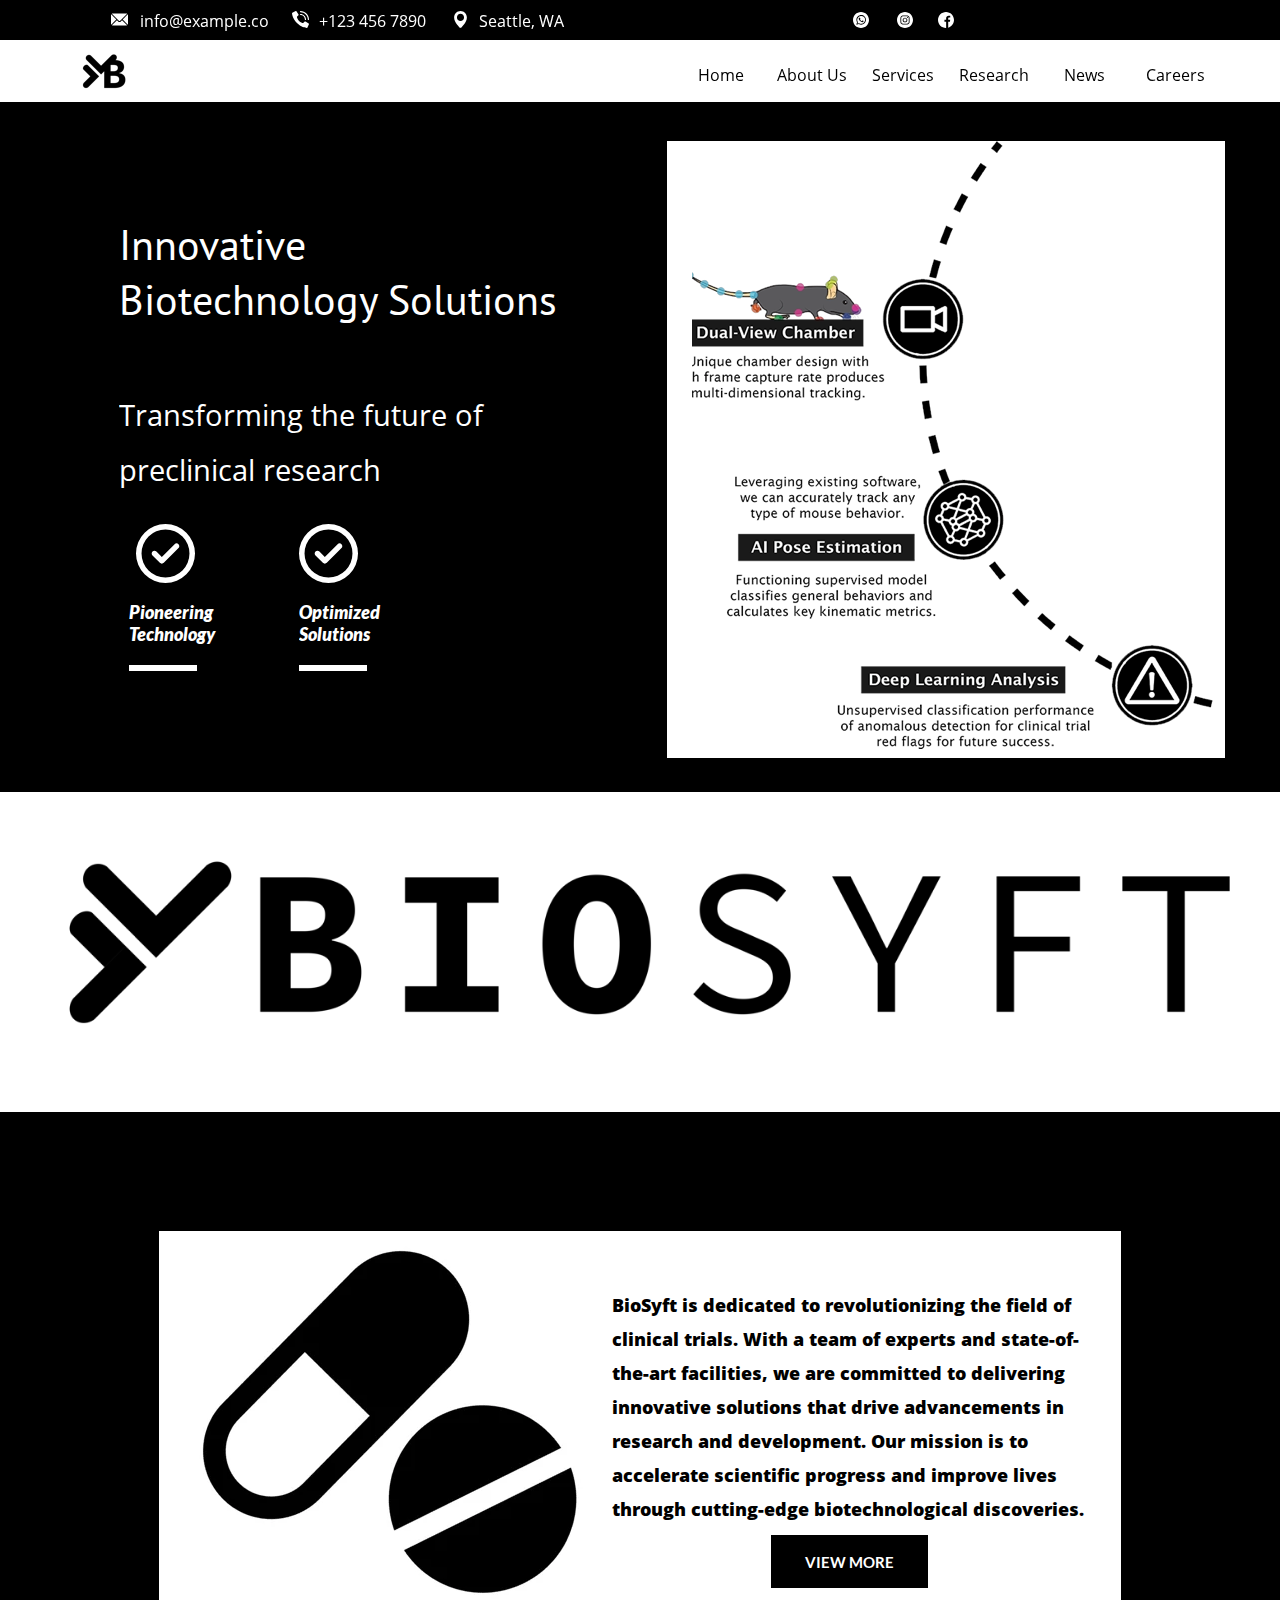
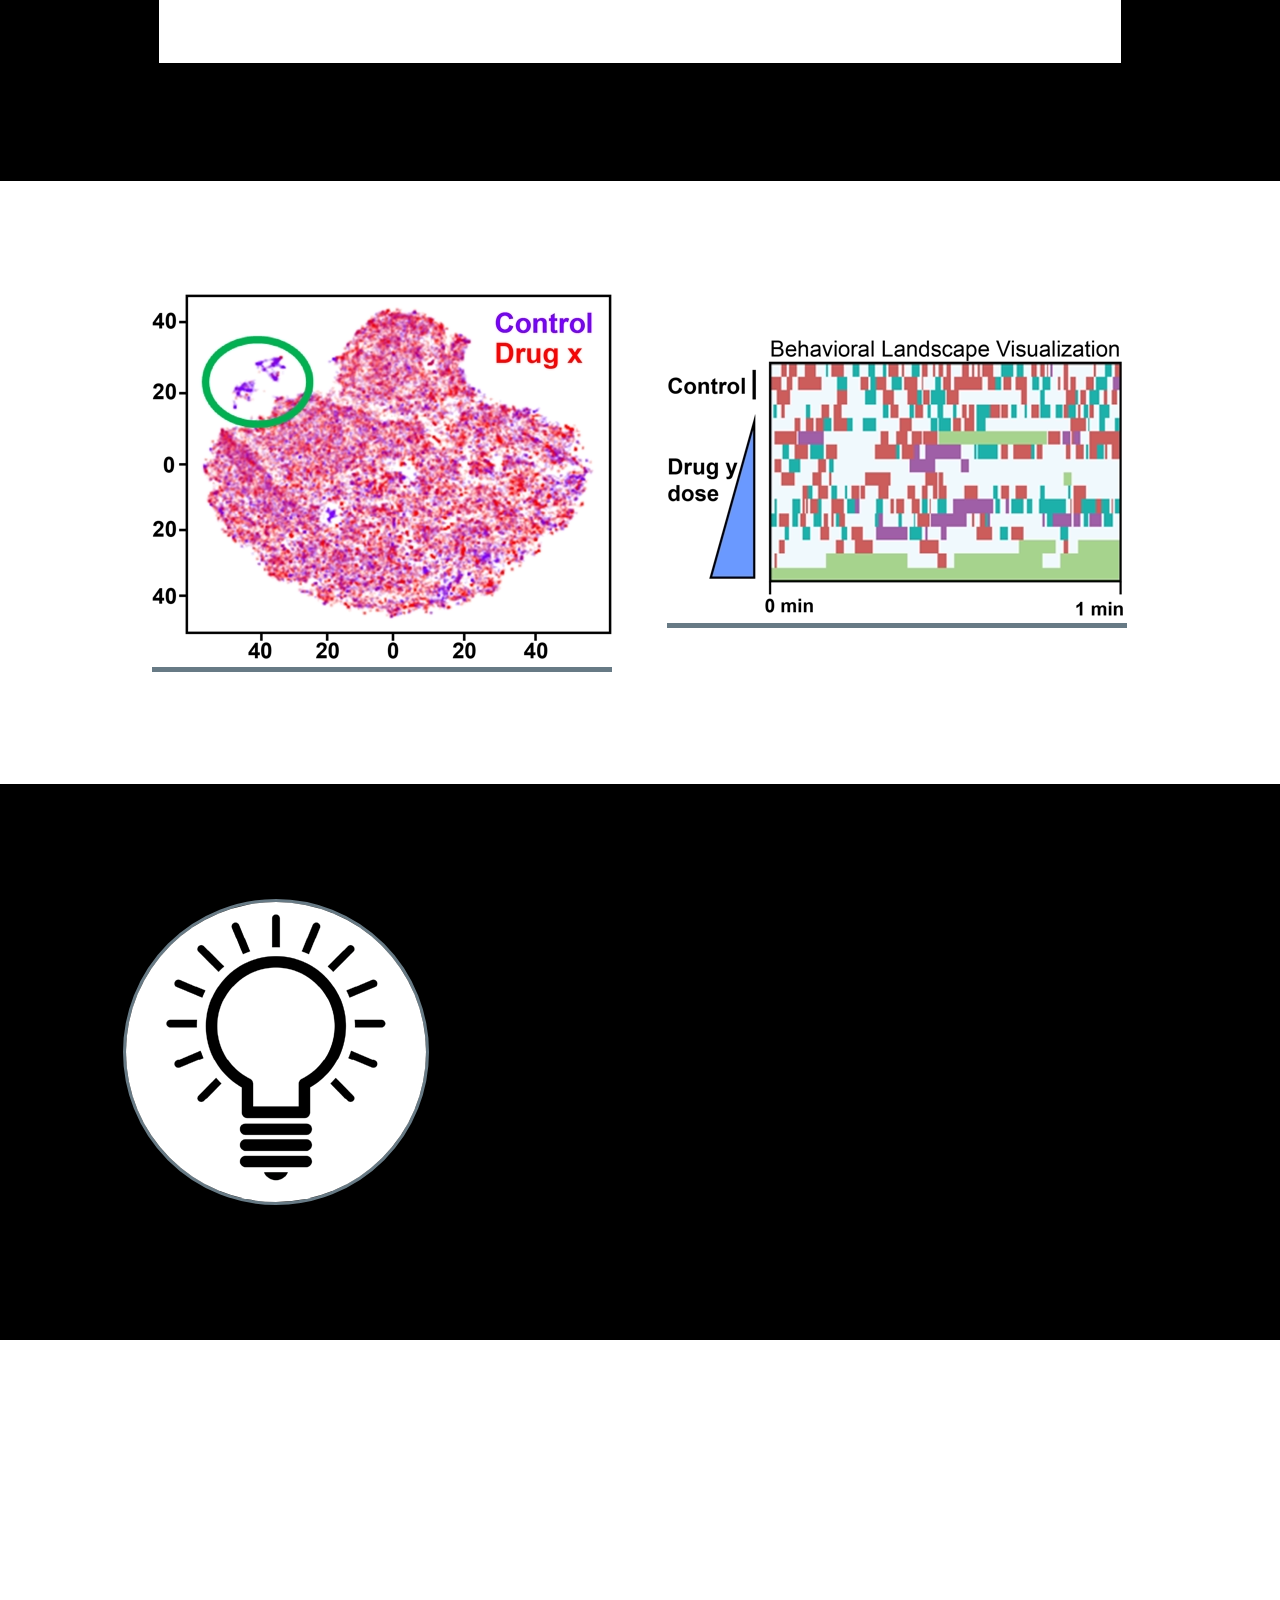
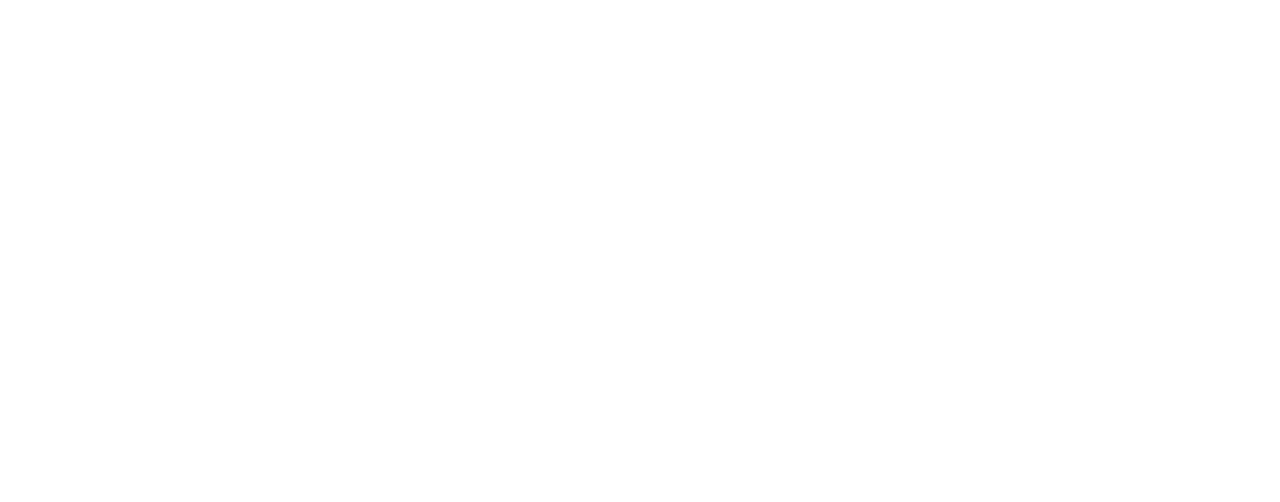
==== index.html @ eb2a5986 "Update index.html" ====
<!DOCTYPE html>
<html>
<head>
<meta charset="UTF-8">
<title>BioSyft - Innovative Biotechnology Solutions</title>
<meta name="referrer" content="same-origin">
<meta name="description" content="Biosfyt is a software company that specializes in optimizing preclinical trials">
<meta name="robots" content="max-image-preview:large">
<meta name="viewport" content="width=device-width,initial-scale=1,shrink-to-fit=no">
<style>.anim{visibility:hidden}</style>
<link rel="preload" href="css/OpenSans-ExtraBold.woff2" as="font" crossorigin>
<link rel="preload" href="css/Lato-Black.woff2" as="font" crossorigin>
<style>html,body{-webkit-text-zoom:reset !important}@font-face{font-display:block;font-family:"Open Sans 1";src:url('css/OpenSans-Regular.woff2') format('woff2'),url('css/OpenSans-Regular.woff') format('woff');font-weight:400}@font-face{font-display:block;font-family:"PT Sans";src:url('css/PT_Sans-Web-Regular.woff2') format('woff2'),url('css/PT_Sans-Web-Regular.woff') format('woff');font-weight:400}@font-face{font-display:block;font-family:"Lato 9";src:url('css/Lato-BlackItalic.woff2') format('woff2'),url('css/Lato-BlackItalic.woff') format('woff');font-weight:900;font-style:italic}@font-face{font-display:block;font-family:"Open Sans 4";src:url('css/OpenSans-ExtraBold.woff2') format('woff2'),url('css/OpenSans-ExtraBold.woff') format('woff');font-weight:800}@font-face{font-display:block;font-family:"Lato 3";src:url('css/Lato-Bold.woff2') format('woff2'),url('css/Lato-Bold.woff') format('woff');font-weight:700}@font-face{font-display:block;font-family:"Lato 4";src:url('css/Lato-Black.woff2') format('woff2'),url('css/Lato-Black.woff') format('woff');font-weight:900}@font-face{font-display:block;font-family:"Lato 1";src:url('css/Lato-Light.woff2') format('woff2'),url('css/Lato-Light.woff') format('woff');font-weight:300}@font-face{font-display:block;font-family:"Hanken Grotesk 3";src:url('css/HankenGrotesk[wght].woff2') format('woff2'),url('css/HankenGrotesk[wght].woff') format('woff');font-weight:400;font-style:normal}@font-face{font-display:block;font-family:"Lato 2";src:url('css/Lato-Regular.woff2') format('woff2'),url('css/Lato-Regular.woff') format('woff');font-weight:400}body>div{font-size:0}p,span,h1,h2,h3,h4,h5,h6,a,li{margin:0;word-spacing:normal;word-wrap:break-word;-ms-word-wrap:break-word;pointer-events:auto;-ms-text-size-adjust:none !important;-moz-text-size-adjust:none !important;-webkit-text-size-adjust:none !important;text-size-adjust:none !important;max-height:10000000px}sup{font-size:inherit;vertical-align:baseline;position:relative;top:-0.4em}sub{font-size:inherit;vertical-align:baseline;position:relative;top:0.4em}ul{display:block;word-spacing:normal;word-wrap:break-word;line-break:normal;list-style-type:none;padding:0;margin:0;-moz-padding-start:0;-khtml-padding-start:0;-webkit-padding-start:0;-o-padding-start:0;-padding-start:0;-webkit-margin-before:0;-webkit-margin-after:0}li{display:block;white-space:normal}[data-marker]::before{content:attr(data-marker) ' ';-webkit-user-select:none;-khtml-user-select:none;-moz-user-select:none;-ms-user-select:none;-o-user-select:none;user-select:none}li p{-webkit-touch-callout:none;-webkit-user-select:none;-khtml-user-select:none;-moz-user-select:none;-ms-user-select:none;-o-user-select:none;user-select:none}form{display:inline-block}a{text-decoration:inherit;color:inherit;-webkit-tap-highlight-color:rgba(0,0,0,0)}textarea{resize:none}.shm-l{float:left;clear:left}.shm-r{float:right;clear:right;shape-outside:content-box}.btf{display:none}.plyr{min-width:0 !important}html{font-family:sans-serif}body{font-size:0;margin:0;--z:1;zoom:var(--z)}audio,video{display:inline-block;vertical-align:baseline}audio:not([controls]){display:none;height:0}[hidden],template{display:none}a{background:0 0;outline:0}b,strong{font-weight:700}dfn{font-style:italic}h1,h2,h3,h4,h5,h6{font-size:1em;line-height:1;margin:0}img{border:0}svg:not(:root){overflow:hidden}button,input,optgroup,select,textarea{color:inherit;font:inherit;margin:0}button{overflow:visible}button,select{text-transform:none}button,html input[type=button],input[type=submit]{-webkit-appearance:button;cursor:pointer;box-sizing:border-box;white-space:normal}input[type=date],input[type=email],input[type=number],input[type=password],input[type=text],textarea{-webkit-appearance:none;appearance:none;box-sizing:border-box}button[disabled],html input[disabled]{cursor:default}button::-moz-focus-inner,input::-moz-focus-inner{border:0;padding:0}input{line-height:normal}input[type=checkbox],input[type=radio]{box-sizing:border-box;padding:0}input[type=number]::-webkit-inner-spin-button,input[type=number]::-webkit-outer-spin-button{height:auto}input[type=search]{-webkit-appearance:textfield;-moz-box-sizing:content-box;-webkit-box-sizing:content-box;box-sizing:content-box}input[type=search]::-webkit-search-cancel-button,input[type=search]::-webkit-search-decoration{-webkit-appearance:none}textarea{overflow:auto;box-sizing:border-box;border-color:#ddd}optgroup{font-weight:700}table{border-collapse:collapse;border-spacing:0}td,th{padding:0}blockquote{margin-block-start:0;margin-block-end:0;margin-inline-start:0;margin-inline-end:0}:-webkit-full-screen-ancestor:not(iframe){-webkit-clip-path:initial !important}
html{-webkit-font-smoothing:antialiased; -moz-osx-font-smoothing:grayscale}@-webkit-keyframes fadeInUp{from{opacity:0;-webkit-transform:translate3d(0,100%,0)}to{opacity:1;-webkit-transform:translate3d(0, 0, 0)}}@keyframes fadeInUp{from{opacity:0;transform:translate3d(0,100%,0)}to{opacity:1;transform:translate3d(0, 0, 0)}}.fadeInUp{-webkit-animation-name:fadeInUp;animation-name:fadeInUp}
.animated{-webkit-animation-fill-mode:both;animation-fill-mode:both}.animated.infinite{-webkit-animation-iteration-count:infinite;animation-iteration-count:infinite}@-webkit-keyframes fadeInUpSubtle{from{opacity:0;-webkit-transform:translate3d(0,30px,0)}to{opacity:1;-webkit-transform:translate3d(0, 0, 0)}}@keyframes fadeInUpSubtle{from{opacity:0;transform:translate3d(0,30px,0)}to{opacity:1;transform:translate3d(0, 0, 0)}}.fadeInUpSubtle{-webkit-animation-name:fadeInUpSubtle;animation-name:fadeInUpSubtle}
#b{background-color:#fff}.v5{display:block;vertical-align:top}.ps23{position:relative;margin-top:0}.s26{width:100%;min-width:1200px;height:102px;padding-bottom:0}.c7{border:0;-webkit-border-radius:0;-moz-border-radius:0;border-radius:0;background-color:#fff}.z15{z-index:1;pointer-events:none}.ps24{display:inline-block;width:0;height:0}.v6{display:inline-block;vertical-align:top}.s27{width:100%;min-width:1200px;min-height:40px}.c8{border:0;-webkit-border-radius:0;-moz-border-radius:0;border-radius:0;background-color:#000}.z16{z-index:11}.ps25{position:relative;margin-top:-30px}.s28{width:1200px;margin-left:auto;margin-right:auto;min-height:44px}.ps26{position:relative;margin-left:71px;margin-top:0}.s29{min-width:843px;width:843px;min-height:44px}.ps27{position:relative;margin-left:0;margin-top:1px}.s30{min-width:17px;width:17px;min-height:17px;height:17px}.z17{z-index:12;pointer-events:auto}.i4{position:absolute;left:0;min-width:17px;max-width:17px;min-height:17px;max-height:17px;top:0;color:#fff}.ps28{position:relative;margin-left:12px;margin-top:0}.s31{min-width:139px;width:139px;overflow:hidden;height:44px}.z18{z-index:15;pointer-events:auto}.p2{text-indent:0;padding-bottom:0;padding-right:0;text-align:left}.f6{font-family:"Open Sans 1";font-size:16px;font-size:calc(16px * var(--f));line-height:1.376;font-weight:400;font-style:normal;text-decoration:none;text-transform:none;letter-spacing:normal;color:#fff;background-color:initial;text-shadow:none}.f6:hover{}.ps29{position:relative;margin-left:13px;margin-top:1px}.z19{z-index:16;pointer-events:auto}.ps30{position:relative;margin-left:10px;margin-top:0}.s32{min-width:120px;width:120px;overflow:hidden;height:22px}.z20{z-index:18;pointer-events:auto}.ps31{position:relative;margin-left:13px;margin-top:1px}.z21{z-index:13;pointer-events:auto}.ps32{position:relative;margin-left:10px;margin-top:0}.s33{min-width:139px;width:139px;overflow:hidden;height:44px}.z22{z-index:14;pointer-events:auto}.ps33{position:relative;margin-left:235px;margin-top:2px}.s34{min-width:101px;width:101px;min-height:16px}.z23{z-index:17}.ps34{position:relative;margin-left:0;margin-top:0}.s35{min-width:16px;width:16px;min-height:16px;height:16px}.z24{pointer-events:auto}.i5{position:absolute;left:0;min-width:16px;max-width:16px;min-height:16px;max-height:16px;top:0;color:#fff}.ps35{position:relative;margin-left:28px;margin-top:0}.ps36{position:relative;margin-left:25px;margin-top:0}.ps37{margin-top:-14px;top:0;position:-webkit-sticky;position:-moz-sticky;position:-o-sticky;position:-ms-sticky;position:sticky}.s36{width:100%;min-width:1200px;min-height:62px}.z25{z-index:2}.c10{-webkit-border-radius:0;-moz-border-radius:0;border-radius:0}.z26{z-index:3}.c11{position:absolute;width:100%;min-height:62px;-webkit-border-radius:0;-moz-border-radius:0;border-radius:0;box-shadow:0 2px 20px rgba(0,0,0,.2)}.c12{position:absolute;border:0;-webkit-border-radius:0;-moz-border-radius:0;border-radius:0;background-color:#fff}.s37{width:100%;height:100%;box-sizing:border-box}.ps38{position:relative;margin-top:-55px}.s38{width:1200px;margin-left:auto;margin-right:auto;min-height:48px}.ps39{position:relative;margin-left:40px;margin-top:0}.s39{min-width:1133px;width:1133px;min-height:48px}.s40{min-width:48px;width:48px;min-height:48px;height:48px}.z27{z-index:4;pointer-events:auto}.i6{position:absolute;left:0;width:48px;height:39px;top:5px;border:0}.v7{display:inline-block;vertical-align:top}.ps40{position:relative;margin-left:555px;margin-top:17px}.s41{min-width:75px;width:75px;overflow:hidden;height:26px}.z28{z-index:5;pointer-events:auto}.p3{text-indent:0;padding-bottom:0;padding-right:0;text-align:center}.f7{font-family:"Open Sans 1";font-size:16px;font-size:calc(16px * var(--f));line-height:1.376;font-weight:400;font-style:normal;text-decoration:none;text-transform:none;letter-spacing:normal;color:#000;background-color:initial;text-shadow:none}.f7:hover{}.ps41{position:relative;margin-left:16px;margin-top:17px}.z29{z-index:6;pointer-events:auto}.z30{z-index:7;pointer-events:auto}.z31{z-index:8;pointer-events:auto}.z32{z-index:9;pointer-events:auto}.z33{z-index:10;pointer-events:auto}.s42{width:100%;min-width:1200px;min-height:690px;padding-bottom:0}.z34{z-index:22;pointer-events:none}.s43{width:1200px;margin-left:auto;margin-right:auto;min-height:690px}.s44{min-width:1185px;width:1185px;min-height:690px}.s45{min-width:600px;width:600px;min-height:690px;line-height:0}.s46{min-width:600px;width:600px;min-height:690px}.z35{z-index:24}.ps42{position:relative;margin-left:79px;margin-top:115px}.s47{min-width:449px;width:449px;overflow:hidden;height:147px}.z36{z-index:25;pointer-events:auto}.f8{font-family:"PT Sans";font-size:42px;font-size:calc(42px * var(--f));line-height:1.311;font-weight:400;font-style:normal;text-decoration:none;text-transform:none;letter-spacing:normal;color:#fff;background-color:initial;text-shadow:none}.f8:hover{}.ps43{position:relative;margin-left:96px;margin-top:152px}.s48{min-width:236px;width:236px;min-height:69px}.s49{min-width:73px;width:73px;overflow:hidden;height:69px}.z37{z-index:28;pointer-events:auto}.f9{font-family:Arial, Helvetica, sans-serif;font-size:59px;font-size:calc(59px * var(--f));line-height:1.154;letter-spacing:normal;color:#fff;background-color:initial}.f9:hover{}.s50{display:inline-block;height:59px;margin-right:0;padding-right:0;text-indent:initial;transform-origin:50% 100%;transform:scale(1.000) translateY(8px)}.ps44{position:relative;margin-left:90px;margin-top:0}.z38{z-index:31;pointer-events:auto}.ps45{position:relative;margin-left:89px;margin-top:16px}.s51{min-width:288px;width:288px;min-height:56px}.s52{min-width:118px;width:118px;overflow:hidden;height:56px}.z39{z-index:29;pointer-events:auto}.f10{font-family:"Lato 9";font-size:18px;font-size:calc(18px * var(--f));line-height:1.223;font-weight:900;font-style:italic;text-decoration:none;text-transform:none;letter-spacing:normal;color:#fff;background-color:initial;text-shadow:none}.f10:hover{}.ps46{position:relative;margin-left:52px;margin-top:0}.z40{z-index:30;pointer-events:auto}.ps47{position:relative;margin-left:89px;margin-top:8px}.s53{min-width:238px;width:238px;min-height:6px}.s54{min-width:68px;width:68px;min-height:6px}.z41{z-index:32}.ps48{position:relative;margin-left:102px;margin-top:0}.z42{z-index:33}.ps49{position:relative;margin-left:79px;margin-top:-405px}.s55{min-width:449px;width:449px;overflow:hidden;height:115px}.z43{z-index:26;pointer-events:auto}.f11{font-family:"Open Sans 1";font-size:29px;font-size:calc(29px * var(--f));line-height:1.898;font-weight:400;font-style:normal;text-decoration:none;text-transform:none;letter-spacing:normal;color:#fff;background-color:initial;text-shadow:none}.f11:hover{}.ps50{position:relative;margin-left:27px;margin-top:39px}.s56{min-width:558px;width:558px;min-height:617px;line-height:0}.ps51{position:relative;margin-left:0;margin-top:0}.s57{min-width:558px;width:558px;min-height:617px;height:617px}.z44{z-index:23;pointer-events:auto}.i7{position:absolute;left:0;width:558px;height:617px;top:0;border:0}.ps52{position:relative;margin-left:25px;margin-top:-617px}.s58{min-width:527px;width:527px;min-height:608px;height:608px}.z45{z-index:27;pointer-events:auto}.i8{position:absolute;left:0;width:527px;height:608px;top:0;border:0}.s59{width:100%;min-width:1200px;min-height:320px;padding-bottom:0}.c14{border:0;-webkit-border-radius:0;-moz-border-radius:0;border-radius:0;background-color:#b8c8d2}.z46{z-index:34;pointer-events:none}.s60{width:100%;min-width:1200px;min-height:320px}.c15{border:0;-webkit-border-radius:0;-moz-border-radius:0;border-radius:0;background-color:#fff;background-repeat:no-repeat;background-position:50% 50%;background-size:contain;background-image:url(images/logo2-640.png)}.webp .c15{background-image:url(images/logo2-640.webp)}.c16{display:block;position:relative;pointer-events:none;width:max(1200px, 100%);overflow:hidden;margin-top:0;z-index:39;min-height:669px}.s61{width:100%;min-width:1200px;min-height:669px;padding-bottom:0}.z47{pointer-events:none}.ps53{position:relative;margin-top:119px}.s62{width:1200px;margin-left:auto;margin-right:auto;min-height:550px}.ps54{position:relative;margin-left:119px;margin-top:0}.s63{min-width:962px;width:962px;min-height:550px}.s64{min-width:962px;width:962px;min-height:550px;line-height:0}.s65{min-width:962px;width:962px;min-height:432px}.c17{border:0;-webkit-border-radius:0;-moz-border-radius:0;border-radius:0;background-color:#fff;box-shadow:0 2px 20px rgba(0,0,0,.2)}.z48{z-index:35}.s66{min-width:481px;width:481px;min-height:432px;height:432px}.z49{z-index:36;pointer-events:auto}.i9{position:absolute;left:0;width:481px;height:432px;top:0;border:0}.ps55{position:relative;margin-left:453px;margin-top:-375px}.s67{min-width:476px;width:476px;overflow:hidden;height:493px}.z50{z-index:37;pointer-events:auto}.f12{font-family:"Open Sans 4";font-size:18px;font-size:calc(18px * var(--f));line-height:1.890;font-weight:800;font-style:normal;text-decoration:none;text-transform:none;letter-spacing:normal;color:#000;background-color:initial;text-shadow:none}.f12:hover{}.v8{display:inline-block;vertical-align:top;overflow:hidden;outline:0}.ps56{position:relative;margin-left:612px;margin-top:-246px}.s68{min-width:157px;min-height:53px;box-sizing:border-box;width:157px;height:18px;padding-right:0}.c18{border:0;-webkit-border-radius:0;-moz-border-radius:0;border-radius:0;background-color:#000;color:#fff;transition:color 0.20s, border-color 0.20s, background-color 0.20s, background-image 0.20s;transition-timing-function:linear}.z51{z-index:38;pointer-events:auto}.a2{display:inline-block;width:100%;height:100%}.f13{font-family:"Lato 3";font-size:15px;font-size:calc(15px * var(--f));line-height:1.201;font-weight:700;font-style:normal;text-decoration:none;text-transform:none;letter-spacing:normal;text-shadow:none;text-indent:0;text-align:center;cursor:pointer;padding-top:18px;padding-bottom:17px}.c18:hover{background-color:#82939e;background-clip:padding-box;border-color:#000;color:#000}.c18:active{background-color:#52646f;transition:initial;color:#fff}body{--d:0;--s:1200}@media (max-width:1199px) {.s26{min-width:320px;height:87px}.s27{min-width:320px;min-height:42px}.ps25{margin-top:-37px}.s28{width:320px;min-height:32px}.ps26{margin-left:10px}.s29{min-width:197px;width:197px;min-height:32px}.s30{min-width:12px;width:12px;min-height:12px;height:12px}.i4{min-width:12px;max-width:12px;min-height:12px;max-height:12px}.ps28{margin-left:3px}.s31{min-width:88px;width:88px;height:15px}.f6{font-size:14px;font-size:calc(14px * var(--f));line-height:1.358}.ps29{margin-left:11px}.ps30{margin-left:5px}.s32{min-width:66px;width:66px;height:15px}.ps31{margin-left:0;margin-top:4px}.ps32{margin-left:3px;margin-top:4px}.s33{min-width:88px;width:88px;height:13px}.ps33{margin-left:11px;margin-top:4px}.s34{min-width:71px;width:71px;min-height:12px}.s35{min-width:12px;width:12px;min-height:12px;height:12px}.i5{min-width:12px;max-width:12px;min-height:12px;max-height:12px}.ps35{margin-left:27px}.ps36{margin-left:8px}.ps37{margin-top:5px}.s36{min-width:320px;min-height:45px}.c11{min-height:45px}.ps38{margin-top:-39px}.s38{width:320px;min-height:35px}.ps39{margin-left:11px}.s39{min-width:35px;width:35px;min-height:35px}.s40{min-width:35px;width:35px;min-height:35px;height:35px}.i6{width:35px;height:29px;top:3px}.v7{display:none}.s42{min-width:320px;min-height:488px}.s43{width:320px;min-height:488px}.s44{min-width:316px;width:316px;min-height:488px}.s45{min-width:253px;width:253px;min-height:488px}.s46{min-width:253px;width:253px;min-height:488px}.ps42{margin-left:21px;margin-top:63px}.s47{min-width:208px;width:208px;height:90px}.f8{font-size:22px;font-size:calc(22px * var(--f));line-height:1.274}.ps43{margin-left:21px;margin-top:184px}.s48{min-width:153px;width:153px;min-height:45px}.s49{min-width:43px;width:43px;height:45px}.f9{font-size:35px;font-size:calc(35px * var(--f));line-height:1.144}.s50{height:35px;transform:scale(1.000) translateY(5px)}.ps44{margin-left:67px}.ps45{margin-left:21px;margin-top:0}.s51{min-width:208px;width:208px;min-height:41px}.s52{min-width:98px;width:98px;height:41px}.f10{font-size:14px;font-size:calc(14px * var(--f));line-height:1.215}.ps46{margin-left:12px}.ps47{margin-left:21px;margin-top:0}.s53{min-width:159px;width:159px;min-height:5px}.s54{min-width:49px;width:49px;min-height:3px}.ps48{margin-left:61px;margin-top:2px}.ps49{margin-left:21px;margin-top:-335px}.s55{min-width:208px;width:208px;height:169px}.f11{font-family:"Hanken Grotesk 3";line-height:1.829}.ps50{margin-left:167px;margin-top:-326px}.s56{min-width:148px;width:148px;min-height:166px}.ps51{margin-top:1px}.s57{min-width:148px;width:148px;min-height:164px;height:164px}.i7{width:148px;height:164px}.ps52{margin-left:6px;margin-top:-167px}.s58{min-width:140px;width:140px;min-height:162px;height:162px}.i8{width:140px;height:162px}.s59{min-width:320px;min-height:269px}.s60{min-width:320px;min-height:269px}.c16{width:max(320px, 100%);min-height:697px}.s61{min-width:320px;min-height:697px}.ps53{margin-top:48px}.s62{width:320px;min-height:600px}.ps54{margin-left:13px}.s63{min-width:294px;width:294px;min-height:600px}.s64{min-width:294px;width:294px;min-height:600px}.s65{min-width:294px;width:294px;min-height:600px}.s66{min-width:294px;width:294px;min-height:231px;height:231px}.i9{width:294px;height:231px}.ps55{margin-left:16px;margin-top:-348px}.s67{min-width:262px;width:262px;height:240px}.f12{font-family:"Lato 4";font-size:16px;font-size:calc(16px * var(--f));line-height:1.688;font-weight:900}.ps56{margin-left:16px;margin-top:-78px}.s68{min-width:150px;min-height:36px;width:150px;height:17px}.f13{font-size:14px;font-size:calc(14px * var(--f));line-height:1.215;padding-top:10px;padding-bottom:9px}body{--d:1;--s:320}}@media (min-width:320px) {.c15{background-image:url(images/logo2-960.png)}.webp .c15{background-image:url(images/logo2-960.webp)}}@media (min-width:480px) {.c15{background-image:url(images/logo2-1536.png)}.webp .c15{background-image:url(images/logo2-1536.webp)}}@media (min-width:768px) {.c15{background-image:url(images/logo2-1920.png)}.webp .c15{background-image:url(images/logo2-1920.webp)}}@media (min-width:960px) {.c15{background-image:url(images/logo2-1200.png)}.webp .c15{background-image:url(images/logo2-1200.webp)}}@media (min-width:960px) and (-webkit-min-device-pixel-ratio:1.7),(min-width:960px) and (min-resolution:144dpi) {.c15{background-image:url(images/logo2-2400.png)}.webp .c15{background-image:url(images/logo2-2400.webp)}}@media (min-width:1200px) {.c15{background-image:url(images/logo2-1557.png)}.webp .c15{background-image:url(images/logo2-1557.webp)}}@media (min-width:1200px) and (-webkit-min-device-pixel-ratio:1.7),(min-width:1200px) and (min-resolution:144dpi) {.c15{background-image:url(images/logo2-3114.png)}.webp .c15{background-image:url(images/logo2-3114.webp)}}@media (min-width:1600px) {.c15{background-image:url(images/logo2-1557.png)}.webp .c15{background-image:url(images/logo2-1557.webp)}}@media (min-width:1600px) and (-webkit-min-device-pixel-ratio:1.7),(min-width:1600px) and (min-resolution:144dpi) {.c15{background-image:url(images/logo2-3114.png)}.webp .c15{background-image:url(images/logo2-3114.webp)}}@media (min-width:2000px) {.c15{background-image:url(images/logo2-1557.png)}.webp .c15{background-image:url(images/logo2-1557.webp)}}@media (min-width:2000px) and (-webkit-min-device-pixel-ratio:1.7),(min-width:2000px) and (min-resolution:144dpi) {.c15{background-image:url(images/logo2-3114.png)}.webp .c15{background-image:url(images/logo2-3114.webp)}}</style>
<script>!function(){var A=new Image;A.onload=A.onerror=function(){1!=A.height&&document.body.classList.remove("webp")},A.src="[data-uri]"}();
</script>
<link onload="this.media='all';this.onload=null;" rel="stylesheet" href="css/site.f97537.css" media="print">
</head>
<body class="webp" id="b">
<script>var p=document.createElement("P");p.innerHTML="&nbsp;",p.style.cssText="position:fixed;visible:hidden;font-size:100px;zoom:1",document.body.appendChild(p);var rsz=function(e){return function(){var r=Math.trunc(1e3/parseFloat(window.getComputedStyle(e).getPropertyValue("font-size")))/10,t=document.body;r!=t.style.getPropertyValue("--f")&&t.style.setProperty("--f",r)}}(p);if("ResizeObserver"in window){var ro=new ResizeObserver(rsz);ro.observe(p)}else if("requestAnimationFrame"in window){var raf=function(){rsz(),requestAnimationFrame(raf)};requestAnimationFrame(raf)}else setInterval(rsz,100);</script>

<script>!function(){var e=function(){var e=document.body;e.style.setProperty("--z",1);var t=window.innerWidth,n=getComputedStyle(e).getPropertyValue("--s");if(320==n){if(t<320)return;t=Math.min(479,t)}else if(480==n){if(t<480)return;t=Math.min(610,t)}else t=n;e.style.setProperty("--z",Math.trunc(t/n*1e3)/1e3)};window.addEventListener?window.addEventListener("resize",e,!0):window.onscroll=e,e()}();</script>

<div data-block-group="0" class="v5 ps23 s26 c7 z15">
<div class="ps24">
</div>
<div class="v6 ps23 s27 c8 z16"></div>
<div class="ps25 v5 s28">
<div class="v6 ps26 s29">
<div class="v6 ps27 s30 c9 z17">
<svg viewBox="0 0 512 512" xmlns="http://www.w3.org/2000/svg" class="i4">
<g fill="currentColor"><path d="M331.756 277.251l-42.881 43.026c-17.389 17.45-47.985 17.826-65.75 0l-42.883-43.026L26.226 431.767C31.959 434.418 38.28 436 45 436h422c6.72 0 13.039-1.58 18.77-4.232L331.756 277.251Z"/><path d="M467 76H45c-6.72 0-13.041 1.582-18.772 4.233l164.577 165.123c.011.011.024.013.035.024 .011.011.013.026.013.026l53.513 53.69c5.684 5.684 17.586 5.684 23.27 0l53.502-53.681s.013-.024.024-.035c0 0 .024-.013.035-.024L485.77 80.232C480.039 77.58 473.72 76 467 76Z"/><path d="M4.786 101.212C1.82 107.21 0 113.868 0 121v270c0 7.132 1.818 13.79 4.785 19.788l154.283-154.783L4.786 101.212Z"/><path d="M507.214 101.21L352.933 256.005 507.214 410.79C510.18 404.792 512 398.134 512 391V121c0-7.134-1.82-13.792-4.786-19.79Z"/></g>
</svg>
</div>
<div class="v6 ps28 s31 c9 z18">
<h3 class="p2 f6">info@example.com</h3>
</div>
<div class="v6 ps29 s30 c9 z19">
<svg viewBox="0 0 58 58" xmlns="http://www.w3.org/2000/svg" class="i4">
<g transform="translate(-1 0)"><g fill="currentColor"><path d="M25.017 33.983c-5.536-5.536-6.786-11.072-7.068-13.29 -.0788-.6133.1322-1.2284.571-1.664L23 14.551c.659-.6587.7759-1.6851.282-2.475L16.149 1c-.5465-.8748-1.6686-1.1905-2.591-.729L2.107 5.664c-.746.3673-1.1847 1.1598-1.1 1.987 .6 5.7 3.085 19.712 16.855 33.483 13.77 13.771 27.78 16.255 33.483 16.855 .8271.0846 1.6196-.3541 1.987-1.1l5.393-11.451c.4597-.9205.1461-2.0396-.725-2.587L46.924 35.72c-.7896-.4945-1.8159-.3784-2.475.28l-4.478 4.48c-.4357.4387-1.0508.6497-1.664.571 -2.218-.282-7.754-1.532-13.29-7.068Z"/><path d="M47 31c-1.1046 0-2-.8955-2-2 -.0094-8.2804-6.7197-14.9907-15-15 -1.1046 0-2-.8955-2-2 0-1.1046.8954-2 2-2 10.4886.0115 18.9884 8.5113 19 19 0 1.1045-.8955 2-2 2Z"/><path d="M57 31c-1.1046 0-2-.8955-2-2C54.9845 15.1992 43.8007 4.0154 30 4c-1.1046 0-2-.8955-2-2 0-1.1046.8954-2 2-2 16.0089.0176 28.9823 12.991 29 29 0 .5304-.2108 1.0391-.5858 1.4142 -.3751.375-.8838.5857-1.4143.5857Z"/></g></g>
</svg>
</div>
<div class="v6 ps30 s32 c9 z20">
<h3 class="p2 f6">+123 456 7890</h3>
</div>
<div class="v6 ps31 s30 c9 z21">
<svg viewBox="0 0 24 24" xmlns="http://www.w3.org/2000/svg" class="i4">
<path fill="currentColor" d="M12 0C7.038 0 3 4.066 3 9.065c0 7.103 8.154 14.437 8.501 14.745 .143.127.321.19.499.19s.356-.063.499-.189C12.846 23.502 21 16.168 21 9.065 21 4.066 16.962 0 12 0Zm0 14c-2.757 0-5-2.243-5-5s2.243-5 5-5 5 2.243 5 5 -2.243 5-5 5Z"/>
</svg>
</div>
<div class="v6 ps32 s33 c9 z22">
<h3 class="p2 f6">Seattle, WA</h3>
</div>
<div class="v6 ps33 s34 z23">
<div class="v6 ps34 s34">
<div class="v6 ps34 s35 c9 z24">
<svg viewBox="0 0 512 512" xmlns="http://www.w3.org/2000/svg" class="i5">
<g fill="currentColor"><path d="M256 0C114.637 0 0 114.637 0 256c0 141.363 114.637 256 256 256 141.363 0 256-114.637 256-256C512 114.637 397.363 0 256 0Zm5.4257 405.051c-.004 0 .0039 0 0 0h-.0625c-25.6446-.0118-50.8438-6.4415-73.2227-18.6446L106.918 407.707l21.7382-79.375C115.246 305.105 108.191 278.754 108.203 251.757c.0351-84.4532 68.7695-153.16 153.223-153.16 40.9843.0156 79.457 15.9688 108.383 44.9179C398.738 172.468 414.66 210.953 414.644 251.878c-.0352 84.457-68.7774 153.172-153.219 153.172Z"/><path d="M261.476 124.469c-70.2461 0-127.375 57.1054-127.406 127.301 -.0079 24.0546 6.7265 47.4804 19.4726 67.75l3.0273 4.8164 -12.8672 46.9804 48.1992-12.6407 4.6523 2.7578c19.5507 11.6015 41.9648 17.7382 64.8164 17.746h.0507c70.1914 0 127.32-57.1094 127.352-127.309 .0117-34.0196-13.2227-66.004-37.2657-90.0665 -24.043-24.0625-56.0196-37.3243-90.0312-37.336Zm74.9062 182.035c-3.1915 8.9375-18.4844 17.0976-25.8399 18.1992 -6.5977.9843-14.9415 1.3945-24.1133-1.5157 -5.5625-1.7657-12.6915-4.1211-21.8282-8.0625C226.199 298.547 201.117 259.89 199.203 257.336c-1.9141-2.5547-15.6329-20.754-15.6329-39.5938 0-18.836 9.8906-28.0977 13.3984-31.9258 3.5117-3.8321 7.6601-4.7891 10.2109-4.7891 2.5507 0 5.1054.0234 7.3359.1328 2.3515.1171 5.5078-.8946 8.6132 6.5703 3.1914 7.664 10.8476 26.5 11.8046 28.414 .957 1.9179 1.59375 4.1523.3203 6.707 -1.2774 2.5546-5.5196 8.0664-9.5704 13.0898 -1.6993 2.1054-3.9141 3.9804-1.6797 7.8125 2.2304 3.8281 9.9179 16.3632 21.2968 26.5117 14.625 13.039 26.9609 17.0781 30.789 18.996 3.8242 1.914 6.0585 1.59375 8.2929-.9571 2.2304-2.5547 9.5703-11.1758 12.121-15.0079 2.5507-3.8321 5.1054-3.1915 8.6132-1.9141 3.5117 1.2734 22.332 10.5351 26.1601 12.4492 3.8281 1.9179 6.3789 2.875 7.3359 4.4726 .9609 1.5976.9609 9.2578-2.2305 18.1992Z"/></g>
</svg>
</div>
<div class="v6 ps35 s35 c9 z24">
<svg viewBox="0 0 512 512" xmlns="http://www.w3.org/2000/svg" class="i5">
<g fill="currentColor"><path d="M305 256c0 27.0625-21.9375 49-49 49s-49-21.9375-49-49 21.9375-49 49-49 49 21.9375 49 49Z"/><path d="M370.594 169.305c-2.3555-6.3829-6.1133-12.1602-10.9961-16.9024 -4.7422-4.8829-10.5157-8.6407-16.9024-10.9961 -5.1797-2.0118-12.961-4.40625-27.293-5.0586 -15.504-.7071-20.1524-.8594-59.4024-.8594 -39.254 0-43.9024.1484-59.4024.8554 -14.3321.65625-22.1172 3.0507-27.293 5.0625 -6.3868 2.3554-12.1641 6.1132-16.9024 10.996 -4.8829 4.7421-8.6407 10.5156-11 16.9023 -2.0118 5.1796-4.40625 12.9648-5.0586 27.2968 -.7071 15.5-.8594 20.1484-.8594 59.4023 0 39.25.1523 43.8984.8593 59.4023 .6523 14.332 3.0468 22.1132 5.0585 27.2929 2.3593 6.3867 6.1132 12.1601 10.996 16.9023 4.7421 4.8828 10.5156 8.6406 16.9023 10.996 5.1796 2.0156 12.9648 4.4101 27.2968 5.0625 15.5.707 20.1445.8554 59.3984.8554 39.2578 0 43.9062-.1485 59.4023-.8555 14.332-.6524 22.1171-3.0469 27.2968-5.0625 12.8203-4.9454 22.9531-15.0782 27.8984-27.8985 2.0117-5.1797 4.40625-12.961 5.0625-27.293 .707-15.504.8554-20.1524.8554-59.4024 0-39.254-.1485-43.9024-.8555-59.4024 -.6524-14.3321-3.0469-22.1172-5.0625-27.2969ZM256 331.484c-41.6915 0-75.4883-33.793-75.4883-75.4844 0-41.6915 33.7968-75.4844 75.4882-75.4844 41.6875 0 75.4843 33.7929 75.4843 75.4843s-33.7969 75.4843-75.4844 75.4843Zm78.4687-136.312c-9.7422 0-17.6407-7.8985-17.6407-17.6407 0-9.7422 7.8984-17.6407 17.6406-17.6407 9.7421 0 17.6406 7.8984 17.6406 17.6406 -.004 9.7421-7.8985 17.6406-17.6407 17.6406Z"/><path d="M256 0C114.637 0 0 114.637 0 256c0 141.363 114.637 256 256 256 141.363 0 256-114.637 256-256C512 114.637 397.363 0 256 0Zm146.113 316.605c-.711 15.6484-3.1993 26.332-6.8321 35.6835 -7.6368 19.746-23.2461 35.3554-42.9922 42.9921 -9.3477 3.6328-20.0352 6.1171-35.6797 6.832 -15.6758.7148-20.6836.8867-60.6055.8867 -39.9258 0-44.9297-.1719-60.6094-.8868 -15.6446-.7149-26.3321-3.1993-35.6797-6.8321 -9.8125-3.6915-18.6954-9.4766-26.0391-16.9571 -7.4766-7.3399-13.2618-16.2266-16.9532-26.0352 -3.6329-9.3477-6.1211-20.0352-6.8321-35.6797 -.7227-15.6797-.8907-20.6875-.8907-60.6094s.1679-44.9297.8867-60.6055c.7109-15.6485 3.1953-26.3321 6.8281-35.6836 3.6914-9.8086 9.4804-18.6954 16.9609-26.0352 7.3398-7.4805 16.2265-13.2657 26.0351-16.9571 9.3515-3.6329 20.0351-6.1172 35.6835-6.8321 15.6757-.7149 20.6835-.8868 60.6054-.8868 39.9218 0 44.9296.1718 60.6054.8906 15.6484.7109 26.332 3.1953 35.6835 6.8242 9.8085 3.6914 18.6953 9.4804 26.039 16.9609C385.804 141.018 391.593 149.901 395.28 159.71c3.6367 9.3515 6.121 20.0351 6.8359 35.6835 .7148 15.6757.8828 20.6835.8828 60.6054 0 39.9218-.168 44.9296-.8868 60.6054Z"/></g>
</svg>
</div>
<div class="v6 ps36 s35 c9 z24">
<svg viewBox="0 0 512 512" xmlns="http://www.w3.org/2000/svg" class="i5">
<path fill="currentColor" d="M512 256C512 114.6 397.4 0 256 0 114.6 0 0 114.6 0 256c0 141.4 114.6 256 256 256 1.5 0 3 0 4.5-.1V312.7h-55v-64.1h55v-47.2c0-54.7 33.4-84.5 82.2-84.5 23.4 0 43.5 1.7 49.3 2.5v57.2h-33.6c-26.5 0-31.7 12.6-31.7 31.1v40.8h63.5l-8.3 64.1h-55.2v189.5C433.7 471.4 512 372.9 512 256Z"/>
</svg>
</div>
</div>
</div>
</div>
</div>
<div class="v5 ps37 s36 z25">
<a href="about-us-learn-more-about-biosyft.html" style="display:block;"><div class="ps24"></div><div class="v6 ps23 s36 c10 z26"><div class="plx" data-plx="o:0.00:0.01:0:1:0.0" style="visibility:hidden;transform-style:preserve-3d;will-change:opacity;-webkit-backface-visibility:hidden;backface-visibility:hidden;width:100%;height:100%" data-plx-no-clip="1"><div class="bd c11"><div class="c12 s37"></div></div></div></div><div class="ps38 v5 s38"><div class="v6 ps39 s39"><div class="v6 ps34 s40 c9 z27"><picture><source srcset="images/short-logo2-70.webp 2x" type="image/webp" media="(max-width:1199px)"><source srcset="images/short-logo2-70.png 2x" media="(max-width:1199px)"><source srcset="images/short-logo2-48.webp 1x, images/short-logo2-96.webp 2x" type="image/webp" media="(min-width:1200px)"><source srcset="images/short-logo2-48.png 1x, images/short-logo2-96.png 2x" media="(min-width:1200px)"><img src="images/short-logo2-96.png" class="i6"></picture></div><div class="v7 ps40 s41 c13 z28"><h3 class="p3 f7">Home</h3></div><div class="v7 ps41 s41 c13 z29"><h3 class="p3 f7">About Us</h3></div><div class="v7 ps41 s41 c13 z30"><h3 class="p3 f7">Services</h3></div><div class="v7 ps41 s41 c13 z31"><h3 class="p3 f7">Research</h3></div><div class="v7 ps41 s41 c13 z32"><h3 class="p3 f7">News</h3></div><div class="v7 ps41 s41 c13 z33"><h3 class="p3 f7">Careers</h3></div></div></div></a>
</div>
</div>
<div data-block-group="0" class="v5 ps23 s42 c8 z34">
<div class="ps24">
</div>
<div class="ps23 v5 s43">
<div class="v6 ps34 s44">
<div class="v6 ps34 s45">
<div class="v6 ps34 s46 c8 z35">
<div class="v6 ps42 s47 c9 z36">
<h1 class="p2 f8">Innovative Biotechnology Solutions</h1>
</div>
<div class="v6 ps43 s48">
<div class="v6 ps34 s49 c9 z37">
<p class="p2 f9"><x-svg class="s50"><svg style='fill:currentColor' height='100%' xmlns='http://www.w3.org/2000/svg' viewBox='0 0 512 512' role='graphics-object'><title>Circle Check</title><path d='M256 48a208 208 0 1 1 0 416 208 208 0 1 1 0-416zm0 464A256 256 0 1 0 256 0a256 256 0 1 0 0 512zM369 209c9.4-9.4 9.4-24.6 0-33.9s-24.6-9.4-33.9 0l-111 111-47-47c-9.4-9.4-24.6-9.4-33.9 0s-9.4 24.6 0 33.9l64 64c9.4 9.4 24.6 9.4 33.9 0L369 209z'/></svg></x-svg></p>
</div>
<div class="v6 ps44 s49 c9 z38">
<p class="p2 f9"><x-svg class="s50"><svg style='fill:currentColor' height='100%' xmlns='http://www.w3.org/2000/svg' viewBox='0 0 512 512' role='graphics-object'><title>Circle Check</title><path d='M256 48a208 208 0 1 1 0 416 208 208 0 1 1 0-416zm0 464A256 256 0 1 0 256 0a256 256 0 1 0 0 512zM369 209c9.4-9.4 9.4-24.6 0-33.9s-24.6-9.4-33.9 0l-111 111-47-47c-9.4-9.4-24.6-9.4-33.9 0s-9.4 24.6 0 33.9l64 64c9.4 9.4 24.6 9.4 33.9 0L369 209z'/></svg></x-svg></p>
</div>
</div>
<div class="v6 ps45 s51">
<div class="v6 ps34 s52 c9 z39">
<h2 class="p2 f10">Pioneering Technology</h2>
</div>
<div class="v6 ps46 s52 c9 z40">
<h2 class="p2 f10">Optimized Solutions</h2>
</div>
</div>
<div class="v6 ps47 s53">
<div class="v6 ps34 s54 c7 z41"></div>
<div class="v6 ps48 s54 c7 z42"></div>
</div>
</div>
<div class="v6 ps49 s55 c9 z43">
<p class="p2 f11">Transforming the future of preclinical research</p>
</div>
</div>
<div class="v6 ps50 s56">
<div class="v6 ps51 s57 c9 z44">
<picture>
<source srcset="images/screenshot-2024-01-31-at-2.34.38-pm-298.webp 2x" type="image/webp" media="(max-width:1199px)">
<source srcset="images/screenshot-2024-01-31-at-2.34.38-pm-298.jpg 2x" media="(max-width:1199px)">
<source srcset="images/screenshot-2024-01-31-at-2.34.38-pm-558.webp 1x, images/screenshot-2024-01-31-at-2.34.38-pm-1116.webp 2x" type="image/webp" media="(min-width:1200px)">
<source srcset="images/screenshot-2024-01-31-at-2.34.38-pm-558.jpg 1x, images/screenshot-2024-01-31-at-2.34.38-pm-1116.jpg 2x" media="(min-width:1200px)">
<img src="images/screenshot-2024-01-31-at-2.34.38-pm-1116.jpg" class="i7">
</picture>
</div>
<div class="v6 ps52 s58 c9 z45">
<picture>
<source srcset="images/bsthing-281.webp 2x" type="image/webp" media="(max-width:1199px)">
<source srcset="images/bsthing-281.png 2x" media="(max-width:1199px)">
<source srcset="images/bsthing-527.webp 1x, images/bsthing-1054.webp 2x" type="image/webp" media="(min-width:1200px)">
<source srcset="images/bsthing-527.png 1x, images/bsthing-1054.png 2x" media="(min-width:1200px)">
<img src="images/bsthing-1054.png" class="i8">
</picture>
</div>
</div>
</div>
</div>
</div>
<div data-block-group="0" class="v5 ps23 s59 c14 z46">
<div class="ps24">
</div>
<div class="anim fadeInUpSubtle un7 v6 ps23 s60 c15"></div>
</div>
<div data-block-group="0" class="c16">
<div class="v5 ps23 s61 c8 z47">
<div class="ps24">
</div>
<div class="ps53 v5 s62">
<div class="v6 ps54 s63">
<div class="v6 ps34 s64">
<div class="v6 ps34 s65 c17 z48">
<div class="v6 ps34 s66 c9 z49">
<picture>
<source srcset="images/asset-1-588.webp 2x" type="image/webp" media="(max-width:1199px)">
<source srcset="images/asset-1-588.jpg 2x" media="(max-width:1199px)">
<source srcset="images/asset-1-481.webp 1x, images/asset-1-962.webp 2x" type="image/webp" media="(min-width:1200px)">
<source srcset="images/asset-1-481.jpg 1x, images/asset-1-962.jpg 2x" media="(min-width:1200px)">
<img src="images/asset-1-962.jpg" loading="lazy" alt="Semi-opened Laptop Computer Turned-on on Table" class="i9">
</picture>
</div>
</div>
<div class="v6 ps55 s67 c9 z50">
<p class="p2 f12">BioSyft is dedicated to revolutionizing the field of clinical trials. With a team of experts and state-of-the-art facilities, we are committed to delivering innovative solutions that drive advancements in research and development. Our mission is to accelerate scientific progress and improve lives through cutting-edge biotechnological discoveries.</p>
</div>
<div class="v8 ps56 s68 c18 z51">
<a href="about-us-learn-more-about-biosyft.html" class="a2 f13">VIEW MORE</a>
</div>
</div>
</div>
</div>
</div>
</div>
<div data-block-group="0" class="btf v1 ps1 s1 c1 z1">
<div class="ps2">
</div>
<div class="ps3 v1 s2">
<div class="v2 ps4 s3">
<div class="v2 ps5 s4 c2 z2">
<picture>
<source srcset="images/bs_map-368.webp 2x" type="image/webp" media="(max-width:1199px)">
<source srcset="images/bs_map-368.png 2x" media="(max-width:1199px)">
<source srcset="images/bs_map-460.webp 1x, images/bs_map-920.webp 2x" type="image/webp" media="(min-width:1200px)">
<source srcset="images/bs_map-460.png 1x, images/bs_map-920.png 2x" media="(min-width:1200px)">
<img src="images/bs_map-920.png" loading="lazy" alt="Close-up Photo of Survey Spreadsheet " class="i1">
</picture>
</div>
<div class="v2 ps6 s4 c2 z2">
<picture>
<source srcset="images/bs_landscape-478.webp 2x" type="image/webp" media="(max-width:1199px)">
<source srcset="images/bs_landscape-478.png 2x" media="(max-width:1199px)">
<source srcset="images/bs_landscape-460.webp 1x, images/bs_landscape-920.webp 2x" type="image/webp" media="(min-width:1200px)">
<source srcset="images/bs_landscape-460.png 1x, images/bs_landscape-920.png 2x" media="(min-width:1200px)">
<img src="images/bs_landscape-920.png" loading="lazy" alt="Free stock photo of adult, analysis, bacteria" class="i2">
</picture>
</div>
</div>
</div>
</div>
<div data-block-group="0" class="btf v1 ps1 s5 c3 z3">
<div class="ps2">
</div>
<div class="ps7 v1 s6">
<div class="v2 ps8 s7">
<div class="v2 ps9 s8 c2 z2">
<picture>
<source srcset="images/asset-2-300.webp 2x" type="image/webp" media="(max-width:1199px)">
<source srcset="images/asset-2-300.png 2x" media="(max-width:1199px)">
<source srcset="images/asset-2-300-1.webp 1x, images/asset-2-600.webp 2x" type="image/webp" media="(min-width:1200px)">
<source srcset="images/asset-2-300-1.png 1x, images/asset-2-600.png 2x" media="(min-width:1200px)">
<img src="images/asset-2-600.png" loading="lazy" alt="Silver Laptop and White Cup on Table" class="i3">
</picture>
</div>
<div class="v2 ps10 s9 c2 z2">
</div>
</div>
</div>
</div>
<div data-block-group="0" class="btf v1 ps1 s10 c1 z4">
<div class="ps2">
</div>
<div class="ps11 v1 s11">
<div class="v2 ps12 s12">
<div class="v2 ps5 s13">
<div class="anim fadeInLeftSubtle un8 v2 ps5 s14 z5">
<div class="v2 ps5 s14">
<div class="v2 ps5 s15">
<div class="v2 ps5 s16 c3 z6">
<div class="v2 ps13 s17 c2 z7">
<h1 class="p1 f2">Contact us</h1>
</div>
<div class="v2 ps14 s18 c2 z8">
<p class="p1 f3">Contact us today to learn more about our biotechnology solutions and how we can help your organization.</p>
</div>
<div class="v2 ps15 s17 c2 z9">
<h1 class="p1 f2">Working Hours</h1>
</div>
</div>
<div class="v2 ps16 s19 c2 z10">
<p class="p1 f4">Monday - Friday</p>
<p class="p1 f4">8:00 AM - 5:00 PM PST</p>
</div>
</div>
</div>
</div>
<div class="anim fadeInRightSubtle un10 v2 ps17 s20 z11">
<div class="v2 ps5 s20 c4 z12">
<div class="v2 ps18 s21 c2 z13">
<h1 class="p1 f2">Write us</h1>
</div>
<form action="thank-you-page.php" method="POST" class="v2 ps19 s22 z14">
<input type="hidden" name="qmsagakd">
<div class="v2 ps5 s23 c2">
<input type="text" placeholder="Name Surname" name="_Name[]" required class="input1">
</div>
<div class="v2 ps20 s23 c2">
<input type="text" placeholder="Phone Number" name="_Phone[]" class="input2">
</div>
<div class="v2 ps21 s23 c2">
<input type="email" placeholder="Email Address" name="_Email-reply-to" required class="input3">
</div>
<div class="v2 ps20 s24 c2">
<textarea placeholder="Your Message" name="_Message[]" class="input4"></textarea>
</div>
<div class="un9 v3 ps22 s25 c5">
<input type="text" name="hkhuafxib" class="v4">
<input type="text" required name="fwtaasckq" class="v4">
<a onclick="var p=this;while(p.nodeName!='FORM')p=p.parentNode;if('requestSubmit'in p){p.requestSubmit()}else{p.submit()}return false;" class="a1 f5">SUBMIT</a>
</div>
</form>
</div>
</div>
</div>
</div>
</div>
</div>
<div class="btf c6">
</div>
<script>var lwi=-1;function thresholdPassed(){var w=document.documentElement.clientWidth;var p=false;var cw=0;if(w>=1200){cw++;}if(lwi!=cw){p=true;}lwi=cw;return p;}var bot=function(o){o(navigator.webdriver||window.chrome&&(window.chrome.app&&!window.chrome.app.installState||window.chrome&&void 0!==window.chrome.runtime&&void 0===window.chrome.runtime.id&&void 0!==Object.getOwnPropertyDescriptor(window.chrome.runtime,"id").get||void 0!==window.mozInnerScreenX)?1:0)};
!function(){if("Promise"in window&&void 0!==window.performance){var e,t,r=document,n=function(){return r.createElement("link")},o=new Set,a=n(),i=a.relList&&a.relList.supports&&a.relList.supports("prefetch"),s=location.href.replace(/#[^#]+$/,"");o.add(s);var c=function(e){var t=location,r="http:",n="https:";if(e&&e.href&&e.origin==t.origin&&[r,n].includes(e.protocol)&&(e.protocol!=r||t.protocol!=n)){var o=e.pathname;if(!(e.hash&&o+e.search==t.pathname+t.search||"?preload=no"==e.search.substr(-11)||".html"!=o.substr(-5)&&".html"!=o.substr(-5)&&"/"!=o.substr(-1)))return!0}},u=function(e){var t=e.replace(/#[^#]+$/,"");if(!o.has(t)){if(i){var a=n();a.rel="prefetch",a.href=t,r.head.appendChild(a)}else{var s=new XMLHttpRequest;s.open("GET",t,s.withCredentials=!0),s.send()}o.add(t)}},p=function(e){return e.target.closest("a")},f=function(t){var r=t.relatedTarget;r&&p(t)==r.closest("a")||e&&(clearTimeout(e),e=void 0)},d={capture:!0,passive:!0};r.addEventListener("touchstart",function(e){t=performance.now();var r=p(e);c(r)&&u(r.href)},d),r.addEventListener("mouseover",function(r){if(!(performance.now()-t<1200)){var n=p(r);c(n)&&(n.addEventListener("mouseout",f,{passive:!0}),e=setTimeout(function(){u(n.href),e=void 0},80))}},d)}}();dpth="/";!function(){var e={},t={},n={};window.ld=function(a,r,o){var c=function(){"interactive"==document.readyState?(r&&r(),document.addEventListener("readystatechange",function(){"complete"==document.readyState&&o&&o()})):"complete"==document.readyState?(r&&r(),o&&o()):document.addEventListener("readystatechange",function(){"interactive"==document.readyState&&r&&r(),"complete"==document.readyState&&o&&o()})},d=(1<<a.length)-1,u=0,i=function(r){var o=a[r],i=function(){for(var t=0;t<a.length;t++){var r=(1<<t)-1;if((u&r)==r&&n[a[t]]){if(!e[a[t]]){var o=document.createElement("script");o.textContent=n[a[t]],document.body.appendChild(o),e[a[t]]=!0}if((u|=1<<t)==d)return c(),0}}return 1};if(null==t[o]){t[o]=[];var f=new XMLHttpRequest;f.open("GET",o,!0),f.onload=function(){n[o]=f.responseText,[].forEach.call(t[o],function(e){e()})},t[o].push(i),f.send()}else{if(e[o])return i();t[o].push(i)}return 1};if(a.length)for(var f=0;f<a.length&&i(f);f++);else c()}}();ld([],function(){!function(){var e=document.querySelectorAll('a[href^="#"]');[].forEach.call(e,function(e){e.addEventListener("click",function(t){var a=!1,o=document.body.parentNode;(/iPad|iPhone|iPod/.test(navigator.userAgent)&&!window.MSStream||"MacIntel"===navigator.platform&&navigator.maxTouchPoints>1)&&"none"!=getComputedStyle(o).getPropertyValue("scroll-snap-type")&&(o.setAttribute("data-snap",o.style.scrollSnapType),o.style.scrollSnapType="none",a=!0);var n=0;if(e.hash.length>1){var r=parseFloat(getComputedStyle(document.body).getPropertyValue("zoom"));r||(r=1);var i=e.hash.slice(1),s=document.getElementById(i);if(null===s&&null===(s=document.querySelector('[name="'+i+'"]')))return;var u=/chrome/i.test(navigator.userAgent);n=u?s.getBoundingClientRect().top*r+pageYOffset:(s.getBoundingClientRect().top+pageYOffset)*r}else if(a)for(var l=document.querySelectorAll("[data-block-group]"),c=0;c<l.length;c++)if("none"!=getComputedStyle(l[c]).getPropertyValue("scroll-snap-align")){s=l[c];break}if(a)window.smoothScroll(t,s,1);else if("scrollBehavior"in document.documentElement.style)scroll({top:n,left:0,behavior:"smooth"});else if("requestAnimationFrame"in window){var d=pageYOffset,m=null;requestAnimationFrame(function e(t){m||(m=t);var a=(t-m)/400;scrollTo(0,d<n?(n-d)*a+d:d-(d-n)*a),a<1?requestAnimationFrame(e):scrollTo(0,n)})}else scrollTo(0,n);t.preventDefault()},!1)})}(),window.smoothScroll=function(e,t,a,o){e.stopImmediatePropagation();var n,r=pageYOffset;t?(("string"==typeof t||t instanceof String)&&(t=document.querySelector(t)),n=t.getBoundingClientRect().top):n=-r;var i=parseFloat(getComputedStyle(document.body).getPropertyValue("zoom"));i||(i=1);var s=n*i+(/chrome/i.test(navigator.userAgent)?0:r*(i-1)),u=null;function l(){c(window.performance.now?window.performance.now():Date.now())}function c(e){null===u&&(u=e);var n=(e-u)/1e3,i=function(e,t,a){switch(o){case"linear":break;case"easeInQuad":e*=e;break;case"easeOutQuad":e=1-(1-e)*(1-e);break;case"easeInCubic":e*=e*e;break;case"easeOutCubic":e=1-Math.pow(1-e,3);break;case"easeInOutCubic":e=e<.5?4*e*e*e:1-Math.pow(-2*e+2,3)/2;break;case"easeInQuart":e*=e*e*e;break;case"easeOutQuart":e=1-Math.pow(1-e,4);break;case"easeInOutQuart":e=e<.5?8*e*e*e*e:1-Math.pow(-2*e+2,4)/2;break;case"easeInQuint":e*=e*e*e*e;break;case"easeOutQuint":e=1-Math.pow(1-e,5);break;case"easeInOutQuint":e=e<.5?16*e*e*e*e*e:1-Math.pow(-2*e+2,5)/2;break;case"easeInCirc":e=1-Math.sqrt(1-Math.pow(e,2));break;case"easeOutCirc":e=Math.sqrt(1-Math.pow(0,2));break;case"easeInOutCirc":e=e<.5?(1-Math.sqrt(1-Math.pow(2*e,2)))/2:(Math.sqrt(1-Math.pow(-2*e+2,2))+1)/2;break;case"easeInOutQuad":default:e=e<.5?2*e*e:1-Math.pow(-2*e+2,2)/2}e>1&&(e=1);return t+a*e}(n/a,r,s);if(window.scrollTo(0,i),n<a)"requestAnimationFrame"in window?requestAnimationFrame(c):setTimeout(l,1e3/120);else if(/iPad|iPhone|iPod/.test(navigator.userAgent)&&!window.MSStream||"MacIntel"===navigator.platform&&navigator.maxTouchPoints>1){if(t)for(var d=t;d!=document.body;){if(d.getAttribute("data-block-group")){d.scrollIntoView();break}d=d.parentNode}setTimeout(function(){var e=document.body.parentNode;e.style.scrollSnapType=e.getAttribute("data-snap"),e.removeAttribute("data-snap")},100)}}return"requestAnimationFrame"in window?requestAnimationFrame(c):setTimeout(l,1e3/120),!1};!function(){var e=null;if(location.hash){var t=location.hash.replace("#",""),n=function(){var o=document.getElementById(t);null===o&&(o=document.querySelector('[name="'+t+'"]')),o&&o.scrollIntoView(!0),"0px"===window.getComputedStyle(document.body).getPropertyValue("min-width")?setTimeout(n,100):null!=e&&setTimeout(e,100)};n()}else null!=e&&e()}();},function(){setTimeout(function(){var e=document.querySelector(".un9");if(e==null)return;e.disabled=!1;e=document.querySelector("input[name='fwtaasckq']");null==e.getAttribute("value")&&e.setAttribute("value","rmewppkgjfmkvonunp")},2e3);bot(function(bt){var i=document.querySelectorAll("input[name='qmsagakd']");for(j=0;j<i.length;++j){i[j].value=bt;}});});ld(["js/woolite.25a57e.js"],function(){wl.addAnimation('.un7',"0.30s","0.00s",1,0);wl.addAnimation('.un8',"1.00s","0.00s",1,100);wl.addAnimation('.un10',"1.00s","0.00s",1,100);wl.start();});</script>
<script>
var initParallax,doParallax;!function(){var t,e,i,r,l,o,s,a,n,f,d,p,h,y=["sticky","-webkit-sticky","-moz-sticky","-o-sticky","-ms-sticky"],m=void 0,g=void 0,u=1;initParallax=function(){t=document.querySelectorAll(".plx")},doParallax=function(){r=0};var c=function(t){var e=t.parentNode;return null===e?null:((!1===t.nc||void 0===t.nc&&!(t.nc=null!=t.getAttribute("data-plx-no-clip")))&&(e=e.parentNode),(t.c||void 0===t.c&&(t.c=null!=e.getAttribute("data-plx-c")))&&null!=(e=e.parentNode).getAttribute("data-plx-c")&&(e=e.parentNode),e)},v=function(t,l){var s=window,a=t.bounds;if(void 0===l&&(!e&&"0px"===s.getComputedStyle(l=c(t)).getPropertyValue("min-width")||void 0!==a&&r==o))void 0===a||0!=a.width&&0!=a.height||(a.width=t.offsetWidth,a.height=t.offsetHeight);else{if(void 0===l){if(t.pr=void 0,void 0===t.currentTime&&void 0===t.parallax){var n=t.getAttribute("data-plx-pos");t.style.position=n||"absolute"}void 0===l&&(l=c(t))}else l=t;var f=0,d=0,p=l.offsetWidth,h=l.offsetHeight,m=l,g=!1;do{var u=s.getComputedStyle(m),v=-1!=y.indexOf(u.position);v&&(m.style.position="relative",t.pr=null),f+=m.offsetTop,d+=m.offsetLeft,v&&(m.style.position=""),g=g||"none"!=u.getPropertyValue("animation-name")}while(m=m.offsetParent);a={top:f,left:d,width:p,height:h,animated:g},g?i=i||g:t.bounds=a}return a},x=function(t,e){var i=t.getBoundingClientRect();i={left:i.left,right:i.right,top:i.top,bottom:i.bottom};for(var r=0;0!==e&&r<t.children.length;r++){var l=t.children[r];if("none"!=window.getComputedStyle(l).getPropertyValue("display")){var o=e?x(l,e):l.getBoundingClientRect();o.left<i.left&&(i.left=o.left),o.top<i.top&&(i.top=o.top),o.right>i.right&&(i.right=o.right),o.bottom>i.bottom&&(i.bottom=o.bottom)}}return i.width=i.right-i.left,i.height=i.bottom-i.top,i},w=function(t,e,i,r,l){window;var o=d/u;o<0&&(o=0);var s=parseInt(t.top/u)?t.top:0;1==e?s+=t.height/2:2==e&&(s+=t.height);var a=(s-o)/n,f=0,p=0,h=r>=0?r:0,y=n*(i-h),m=n*i,g=n*h;return s<n?(a<=i||2==e&&i>=1)&&(a>=r||2!=e&&r<=0)?l?(p=f=y-o,s>m?p=f+=s-m:s-g&&(p=f=y-o*y/(s-g))):(p=f=o,s>m?p=f-=s-m:s-g&&(p=o*y/(s-g))):a<=i?s>g&&(l||(p=f=y,s<m&&(f=s-g))):l&&s>m&&(p=f=y):((a<=i||2==e&&i>=1)&&(a>=r||2!=e&&r<=0)?f=l?s-o-g:m-(s-o):a<=i?l||(f=y):l&&(f=y),p=f),{o:f,n:p}},b=function(t,e){var i=t.classList;return null!=i?i.contains(e):(" "+t.className+" ").indexOf(" "+e+" ")>-1},T=function(){var y=document.body,T=document.documentElement;if(b(y,"modal")||b(y,"lbb"))return F();void 0===m&&(m=/chrome/i.test(navigator.userAgent),g=/firefox/i.test(navigator.userAgent));var k=window;if(o=k.innerWidth,s=k.innerHeight,f=k.pageXOffset,d=k.pageYOffset,f<0&&!m||!i&&e&&o===r&&l===s&&f===p&&d===h)return F();i=!1,f<0&&(f=0),g||o==r||(u=parseFloat(k.getComputedStyle(y).getPropertyValue("zoom"))),u||(u=1),a=o/u,n=s/u;for(var P=Math.max(y.scrollWidth,a),I=Math.max(y.scrollHeight,y.offsetHeight,T.clientHeight,T.scrollHeight,T.offsetHeight),O=0;O<t.length;O++){var A,z=t[O],M=c(z);if(null!==M&&"hidden"!=(A=k.getComputedStyle(M)).getPropertyValue("visibility")&&"none"!=A.getPropertyValue("display")){var L=v(z);if(null!=L){if(L.animated&&(L={top:L.top+x(M,0).top+d-v(M,0).top,left:L.left,width:L.width,height:L.height}),void 0===z.plx){if(z.style.display="block",z.plx=z.getAttribute("data-plx").split(";"),z.bb=null!=z.getAttribute("data-plx-bb"),z.offsl=z.offst=z.incw=z.inch=0,!z.nc){var V=M.getAttribute("data-plx-offs");null!=V&&(V=V.split(";"),z.offsl=1.4142*parseInt(V[0]),z.offst=1.4142*parseInt(V[1]),z.incw=Math.max(0,-z.offsl)+1.4142*parseInt(V[2]),z.inch=Math.max(0,-z.offst)+1.4142*parseInt(V[3]))}var C=A.getPropertyValue("transform")||A.getPropertyValue("-webkit-transform")||A.getPropertyValue("-moz-transform")||A.getPropertyValue("-ms-transform"),E=1,H=1;if("none"!=C)C=C.substring(7).split(","),E=parseFloat(C[0])>=0?1:-1,H=(G=parseFloat(C[3]))>=0?1:-1;z.sx=E,z.sy=H,void 0===z.parallax&&(z.style.display="inline-block")}for(var N=void 0,S=void 0,R=(E=void 0,H=0,void 0),W=void 0,q=void 0,Y=void 0,B=void 0,X=void 0,Z=0,j=1,D=z.plx.length-1;D>=0;D--){Array.isArray(z.plx[D])||(z.plx[D]=z.plx[D].split(":"),z.plx[D][1]=parseFloat(z.plx[D][1]),z.plx[D][2]=parseFloat(z.plx[D][2]),z.plx[D][3]=parseInt(z.plx[D][3]),z.plx[D][4]=parseInt(z.plx[D][4]));var G,J=(G=z.plx[D])[1],K=G[2],Q=G[3],U=G[4],$=n*(K-(J>=0?J:0)),_=w(L,Q,K,J,U);if(void 0!==z.currentTime)if(z.videoWidth){Y=_.o;U&&(Y=-Y);var tt=Y<0?0:Y*G[5]/1e3;if(g){z.playbackRate=0;var et=z.play();void 0!==et&&et.then(function(t,e){return function(){t.currentTime=e,t.pause()}}(z,tt)).catch(function(t){})}else z.currentTime=tt}else i=!0;else{if(z.tagName.indexOf("LOTTIE-PLAYER")>=0){if(void 0!==z.seek){var it=_.o/$*G[5]*100;it<0?it=0:it>100&&(it=Q?it%100:100),it=parseInt(it)+"%",z.seek(it)}break}if(z.parallax){tt=(Y=_.o)<0?0:Y*G[5]/$;z.parallax(tt);break}}tt=_.n/$;if("v"==G[0]){var rt=(0==U?-1:1)*(G[5]-1);S=_.o*rt,null==N&&(N=0)}else if("h"==G[0]){if("ll"==G[5])N=-(L.left+L.width);else if("lc"==G[5])N=-(L.left+L.width)*(1-tt);else if("lr"==G[5])N=-(L.left+L.width)*(1-tt)+(P-L.left)*tt;else if("cl"==G[5])N=-(L.left+L.width)*tt;else if("cc"==G[5])N=0;else if("cr"==G[5])N=(P-L.left)*tt;else if("rl"==G[5])N=-(L.left+L.width)*tt+(P-L.left)*(1-tt);else if("rc"==G[5])N=(P-L.left)*(1-tt);else if("rr"==G[5])N=P-L.left;else{rt=G[5];N=_.o*rt}null==S&&(S=0)}else if("s"==G[0].charAt(0))(E=1-tt+tt*G[5])<0?E=0:H=E,"sx"==G[0]?H=1:"sy"==G[0]&&(E=1);else if("r"==G[0])R=tt*G[5],W=G[6]+" "+G[7];else if("b"==G[0])(q=tt*G[5])<0&&(q=0);else if("o"==G[0])(Y=1-tt+tt*G[5]/100)<0?Y=0:Y>1&&(Y=1);else if("c"==G[0].charAt(0)){B=0,X=1,(tt=1-tt+tt*G[5])<0&&(tt=0);for(var lt=1;lt<G[0].length;lt++){var ot=G[0].charAt(lt);"x"==ot?(B=.5-tt/2,X=.5+tt/2):"r"==ot?X=(B=1)-tt:"l"==ot?X=tt:"y"==ot?(Z=.5-tt/2,j=.5+tt/2):"t"==ot?j=tt:"b"==ot&&(j=(Z=1)-tt)}}}if(!(void 0!==z.currentTime||z.tagName.indexOf("LOTTIE-PLAYER")>=0||void 0!==z.parallax)){var st=z.nc?void 0:z.parentNode;st&&(st.style.webkitTransform=st.style.MozTransform=st.style.msTransform=st.style.transform="none",st.style.width=st.style.height=z.style.marginLeft=z.style.marginTop=0);var at="",nt="";null!=N&&(at="translate3d("+N.toFixed(1)+"px,"+S.toFixed(1)+"px,0)",(z.sx<0||z.sy<0)&&(nt="translate3d("+(N*z.sx).toFixed(1)+"px,"+(S*z.sy).toFixed(1)+"px,0)"));var ft="";if(null!=E&&(ft+="scale("+E.toFixed(3)+","+H.toFixed(3)+")"),null!=R&&(ft.length&&(ft+=" "),ft+="rotate("+R.toFixed(1)+"deg)",z.style.webkitTransformOrigin=z.style.MozTransformOrigin=z.style.msTransformOrigin=z.style.transformOrigin=W),null!=B&&(X||(X=B,B=0),X=(100*X).toFixed(2),B=(100*B).toFixed(2),j||(j=Z,Z=0),j=(100*j).toFixed(2),Z=(100*Z).toFixed(2),z.style.webkitClipPath=z.style.clipPath="polygon("+X+"% "+j+"%, "+B+"% "+j+"%, "+B+"% "+Z+"%, "+X+"% "+Z+"%)"),at.length&&(at+=" "),at+=ft,nt.length&&(nt+=" ",nt+=ft),null!=q&&(at.length||(at="translateZ(0)"),z.style.webkitFilter=z.style.mozFilter="blur("+q.toFixed(1)+"px)"),null!=Y&&(z.style.opacity=Y.toFixed(2),z.style.filter="alpha(opacity="+parseInt(100*Y)+")"),at.length&&(z.style.webkitTransform=z.style.MozTransform=z.style.msTransform=z.style.transform=at),st){var dt=q||0,pt=dt*(H||1);dt*=E||1;var ht=z.pr,yt=m?u:1;ht||((ht=x(M,0)).left+=f,ht.top+=d/yt,void 0===z.pr&&(z.pr=null===M.closest(".plx")?ht:null));var mt={left:ht.left-f,top:ht.top-d/yt,width:ht.width,height:ht.height};parseInt(10*parseFloat(z.style.width))!=parseInt(10*mt.width)&&(z.style.width=mt.width.toFixed(1)+"px"),parseInt(10*parseFloat(z.style.height))!=parseInt(10*mt.height)&&(z.style.height=mt.height.toFixed(1)+"px");var gt,ut=x(z,z.bb);nt.length?(z.style.webkitTransform=z.style.MozTransform=z.style.msTransform=z.style.transform=nt,gt=x(z,z.bb)):gt={left:ut.left,top:ut.top,width:ut.width,height:ut.height};var ct=(ut.width-mt.width)/2-z.offsl,vt=(ut.height-mt.height)/2-z.offst;ut.left+=z.offsl,ut.top+=z.offst,gt.left+=z.offsl-dt,gt.top+=z.offst-pt,ut.width+=z.incw,ut.height+=z.inch,gt.width+=z.incw+2*dt,gt.height+=z.inch+2*pt,yt=m?1:u;var xt=(gt.top+d)*yt-d,wt=parseInt(k.getComputedStyle(document.body).getPropertyValue("height"));if(0===Y||xt>wt||xt+gt.height*yt<0||xt>s||gt.left+gt.width<0||gt.left>P){st.style.width&&(z.style.marginLeft=z.style.marginTop=st.style.width=st.style.height=0,z.style.webkitTransform=z.style.MozTransform=z.style.msTransform=z.style.transform=st.style.webkitTransform=z.style.MozTransform=z.style.msTransform=z.style.transform="",st.style.overflow="hidden");continue}var bt=wt-xt+gt.height*yt;wt<0&&(ut.height+=bt);var Tt,Ft=gt.left+f;Ft+gt.width>P?(Tt=P-Ft,Y="hidden"):(Tt=gt.width,Y="visible");var kt=z.sx<0?ut.width-Tt:0,Pt=(tt=gt.top+d)+gt.height>I?I-tt:gt.height;gt.top+Pt>n&&(Pt=n-gt.top);var It=z.sy<0?ut.height-Pt:0;(z.style.transform||z.style.webkitTransform||z.style.MozTransform||z.style.msTransform)!=ft&&(z.style.webkitTransform=z.style.MozTransform=z.style.msTransform=z.style.transform=ft),"50% 50%"!=(z.style.transformOrigin||z.style.webkitTransformOrigin||z.style.MozTransformOrigin||z.style.msTransformOrigin)&&(z.style.webkitTransformOrigin=z.style.MozTransformOrigin=z.style.msTransformOrigin=z.style.transformOrigin="50% 50%"),ct=(ct+kt+dt).toFixed(1)+"px",z.style.marginLeft!=ct&&(z.style.marginLeft=ct),vt=(vt+It+pt).toFixed(1)+"px",z.style.marginTop!=vt&&(z.style.marginTop=vt),parseInt(10*parseFloat(st.style.width))!=parseInt(10*Tt)&&(st.style.width=Tt.toFixed(1)+"px"),parseInt(10*parseFloat(st.style.height))!=parseInt(10*Pt)&&(st.style.height=Pt.toFixed(1)+"px"),st.style.webkitTransform=st.style.MozTransform=st.style.msTransform=st.style.transform="translate3d("+(ut.left-mt.left-kt-dt).toFixed(1)+"px,"+(ut.top-mt.top+It-pt).toFixed(1)+"px,0)",st.style.overflow=Y}z.style.visibility=""}}}}e?(r=o,l=s,p=f,h=d):e="0px"!==k.getComputedStyle(y).getPropertyValue("min-width"),F()},F=function(){return window.requestAnimationFrame?(window.requestAnimationFrame(T),!0):(e||setTimeout(T,100),!1)},k=window;if(F()||(k.addEventListener?(k.addEventListener("scroll",T),k.addEventListener("resize",T)):(k.onscroll=T,k.onresize=T)),initParallax(),T(),"matchMedia"in window)try{window.matchMedia("(prefers-color-scheme: dark)").addEventListener("change",function(t){T()})}catch(t){}}();

</script>
</body>
</html>
---- css/site.f97537.css ----
body{--f:1;--sw:0px;min-width:1200px}@media (max-width:1199px){body{min-width:320px}}.animated{-webkit-animation-fill-mode:both;animation-fill-mode:both}.animated.infinite{-webkit-animation-iteration-count:infinite;animation-iteration-count:infinite}@-webkit-keyframes fadeInUpSubtle{from{opacity:0;-webkit-transform:translate3d(0,30px,0)}to{opacity:1;-webkit-transform:translate3d(0, 0, 0)}}@keyframes fadeInUpSubtle{from{opacity:0;transform:translate3d(0,30px,0)}to{opacity:1;transform:translate3d(0, 0, 0)}}.fadeInUpSubtle{-webkit-animation-name:fadeInUpSubtle;animation-name:fadeInUpSubtle}
@-webkit-keyframes fadeInLeftSubtle{from{opacity:0;-webkit-transform:translate3d(-30px,0,0)}to{opacity:1;-webkit-transform:translate3d(0, 0, 0)}}@keyframes fadeInLeftSubtle{from{opacity:0;transform:translate3d(-30px,0,0)}to{opacity:1;transform:translate3d(0, 0, 0)}}.fadeInLeftSubtle{-webkit-animation-name:fadeInLeftSubtle;animation-name:fadeInLeftSubtle}
@-webkit-keyframes fadeInRightSubtle{from{opacity:0;-webkit-transform:translate3d(30px,0,0)}to{opacity:1;-webkit-transform:translate3d(0, 0, 0)}}@keyframes fadeInRightSubtle{from{opacity:0;transform:translate3d(30px,0,0)}to{opacity:1;transform:translate3d(0, 0, 0)}}.fadeInRightSubtle{-webkit-animation-name:fadeInRightSubtle;animation-name:fadeInRightSubtle}
.v1{display:block;vertical-align:top}.ps1{position:relative;margin-top:0}.s1{width:100%;min-width:1200px;min-height:603px;padding-bottom:0}.c1{border:0;-webkit-border-radius:0;-moz-border-radius:0;border-radius:0;background-color:#fff}.z1{z-index:45;pointer-events:none}.ps2{display:inline-block;width:0;height:0}.ps3{position:relative;margin-top:69px}.s2{width:1200px;margin-left:auto;margin-right:auto;height:460px}.v2{display:inline-block;vertical-align:top}.ps4{position:relative;margin-left:112px;margin-top:0}.s3{min-width:975px;width:975px;min-height:465px}.ps5{position:relative;margin-left:0;margin-top:0}.s4{min-width:460px;width:460px;min-height:465px;height:465px}.z2{pointer-events:auto}.i1{position:absolute;left:0;width:460px;height:373px;top:44px;border-bottom:5px solid #677a85}.ps6{position:relative;margin-left:55px;margin-top:0}.i2{position:absolute;left:0;width:460px;height:286px;top:87px;border-bottom:5px solid #677a85}.s5{width:100%;min-width:1200px;min-height:556px;padding-bottom:0}.c3{border:0;-webkit-border-radius:0;-moz-border-radius:0;border-radius:0;background-color:#000}.z3{z-index:42;pointer-events:none}.ps7{position:relative;margin-top:118px}.s6{width:1200px;margin-left:auto;margin-right:auto;min-height:315px}.ps8{position:relative;margin-left:83px;margin-top:-3px}.s7{min-width:1031px;width:1031px;min-height:318px}.ps9{position:relative;margin-left:0;margin-top:0}.s8{min-width:306px;width:306px;min-height:306px;height:306px}.i3{position:absolute;left:0;width:300px;height:300px;top:0;-webkit-border-radius:153px;-moz-border-radius:153px;border-radius:153px;border:3px solid #677a85}.ps10{position:relative;margin-left:25px;margin-top:43px}.s9{min-width:700px;width:700px;overflow:hidden;height:275px}.p1{text-indent:0;padding-bottom:0;padding-right:0;text-align:left}.f1{font-family:"Open Sans 1";font-size:29px;font-size:calc(29px * var(--f));line-height:1.898;font-weight:400;font-style:normal;text-decoration:none;text-transform:none;letter-spacing:normal;color:#fff;background-color:initial;text-shadow:none}.f1:hover{}.s10{width:100%;min-width:1200px;min-height:762px;padding-bottom:0}.z4{z-index:60;pointer-events:none}.ps11{position:relative;margin-top:100px}.s11{width:1200px;margin-left:auto;margin-right:auto;min-height:662px}.ps12{position:relative;margin-left:119px;margin-top:0}.s12{min-width:962px;width:962px;min-height:662px}.s13{min-width:962px;width:962px;min-height:662px;line-height:0}.s14{min-width:962px;width:962px;min-height:662px}.z5{z-index:46}.s15{min-width:962px;width:962px;min-height:662px;line-height:0}.s16{min-width:962px;width:962px;min-height:576px}.z6{z-index:47}.ps13{position:relative;margin-left:84px;margin-top:73px}.s17{min-width:344px;width:344px;overflow:hidden;height:41px}.z7{z-index:48;pointer-events:auto}.f2{font-family:"Lato 4";font-size:28px;font-size:calc(28px * var(--f));line-height:1.215;font-weight:900;font-style:normal;text-decoration:none;text-transform:uppercase;letter-spacing:normal;color:#fff;background-color:initial;text-shadow:none}.f2:hover{}.ps14{position:relative;margin-left:-344px;margin-top:127px}.s18{min-width:344px;width:344px;overflow:hidden;height:166px}.z8{z-index:49;pointer-events:auto}.f3{font-family:"Open Sans 4";font-size:20px;font-size:calc(20px * var(--f));line-height:1.901;font-weight:800;font-style:normal;text-decoration:none;text-transform:none;letter-spacing:normal;color:#fff;background-color:initial;text-shadow:none}.f3:hover{}.ps15{position:relative;margin-left:-344px;margin-top:332px}.z9{z-index:50;pointer-events:auto}.ps16{position:relative;margin-left:84px;margin-top:-189px}.s19{min-width:344px;width:344px;overflow:hidden;height:275px}.z10{z-index:51;pointer-events:auto}.f4{font-family:"Open Sans 1";font-size:29px;font-size:calc(29px * var(--f));line-height:1.898;font-weight:400;font-style:normal;text-decoration:none;text-transform:none;letter-spacing:normal;color:#fff;background-color:initial;text-shadow:none}.f4:hover{}.ps17{position:relative;margin-left:481px;margin-top:-662px}.s20{min-width:481px;width:481px;min-height:576px}.z11{z-index:52}.c4{border:0;-webkit-border-radius:0;-moz-border-radius:0;border-radius:0;background-color:#808080}.z12{z-index:53}.ps18{position:relative;margin-left:52px;margin-top:73px}.s21{min-width:375px;width:375px;overflow:hidden;height:41px}.z13{z-index:54;pointer-events:auto}.ps19{position:relative;margin-left:51px;margin-top:17px}.s22{min-width:377px;width:377px;min-height:392px}.z14{z-index:55;pointer-events:auto}.s23{min-width:377px;width:377px;height:45px}.input1{border:1px solid #c0c0c0;-webkit-border-radius:0;-moz-border-radius:0;border-radius:0;background-color:transparent;width:377px;height:45px;font-family:"Lato 1";font-size:14px;line-height:1.215;font-weight:300;font-style:normal;text-decoration:none;text-transform:none;letter-spacing:normal;color:#fff;text-shadow:none;text-indent:0;padding-bottom:0;text-align:left;padding:8px}.input1::placeholder{color:rgb(192,192,192)}.ps20{position:relative;margin-left:0;margin-top:12px}.input2{border:1px solid #c0c0c0;-webkit-border-radius:0;-moz-border-radius:0;border-radius:0;background-color:transparent;width:377px;height:45px;font-family:"Lato 1";font-size:14px;line-height:1.215;font-weight:300;font-style:normal;text-decoration:none;text-transform:none;letter-spacing:normal;color:#fff;text-shadow:none;text-indent:0;padding-bottom:0;text-align:left;padding:8px}.input2::placeholder{color:rgb(192,192,192)}.ps21{position:relative;margin-left:0;margin-top:11px}.input3{border:1px solid #c0c0c0;-webkit-border-radius:0;-moz-border-radius:0;border-radius:0;background-color:transparent;width:377px;height:45px;font-family:"Lato 1";font-size:14px;line-height:1.215;font-weight:300;font-style:normal;text-decoration:none;text-transform:none;letter-spacing:normal;color:#fff;text-shadow:none;text-indent:0;padding-bottom:0;text-align:left;padding:8px}.input3::placeholder{color:rgb(192,192,192)}.s24{min-width:377px;width:377px;height:152px}.input4{border:1px solid #c0c0c0;-webkit-border-radius:0;-moz-border-radius:0;border-radius:0;background-color:transparent;width:377px;height:152px;font-family:"Lato 1";font-size:14px;line-height:1.215;font-weight:300;font-style:normal;text-decoration:none;text-transform:none;letter-spacing:normal;color:#fff;text-shadow:none;text-indent:0;padding-bottom:0;text-align:left;padding:8px}.input4::placeholder{color:rgb(192,192,192)}.v3{display:inline-block;vertical-align:top;overflow:hidden;outline:0}.ps22{position:relative;margin-left:219px;margin-top:17px}.s25{min-width:157px;min-height:53px;box-sizing:border-box;width:157px;height:18px;padding-right:0}.c5{border:0;-webkit-border-radius:0;-moz-border-radius:0;border-radius:0;background-color:#000;color:#fff;transition:color 0.20s, border-color 0.20s, background-color 0.20s, background-image 0.20s;transition-timing-function:linear}.v4{display:none}.a1{display:inline-block;width:100%;height:100%}.f5{font-family:"Lato 1";font-size:15px;font-size:calc(15px * var(--f));line-height:1.201;font-weight:300;font-style:normal;text-decoration:none;text-transform:none;letter-spacing:normal;text-shadow:none;text-indent:0;text-align:center;cursor:pointer;padding-top:18px;padding-bottom:17px}.c5:hover{background-color:#82939e;background-clip:padding-box;border-color:#000;color:#000}.c5:active{background-color:#52646f;transition:initial;color:#fff}.c6{display:inline-block;position:relative;margin-left:0;margin-top:0}@media (max-width:1199px){.s1{min-width:320px;min-height:452px}.ps3{margin-top:64px}.s2{width:320px;height:321px}.ps4{margin-left:32px}.s3{min-width:255px;width:255px;min-height:326px}.s4{min-width:255px;width:255px;min-height:154px;height:154px}.i1{left:36px;width:184px;height:149px;top:0}.ps6{margin-left:0;margin-top:18px}.i2{left:8px;width:239px;height:149px;top:0}.s5{min-width:320px;min-height:585px}.ps7{margin-top:41px}.s6{width:320px;min-height:442px}.ps8{margin-left:20px}.s7{min-width:280px;width:280px;min-height:445px}.ps9{margin-left:62px}.s8{min-width:156px;width:156px;min-height:156px;height:156px}.i3{width:150px;height:150px;-webkit-border-radius:78px;-moz-border-radius:78px;border-radius:78px}.ps10{margin-left:0;margin-top:13px}.s9{min-width:280px;width:280px;height:276px}.f1{font-family:"Lato 2";font-size:14px;font-size:calc(14px * var(--f));line-height:1.644}.s10{min-width:320px;min-height:1043px}.ps11{margin-top:60px}.s11{width:320px;min-height:928px}.ps12{margin-left:18px}.s12{min-width:285px;width:285px;min-height:928px}.s13{min-width:285px;width:285px;min-height:928px}.s14{min-width:285px;width:285px;min-height:469px}.s15{min-width:285px;width:285px;min-height:469px}.s16{min-width:285px;width:285px;min-height:469px}.ps13{margin-left:31px;margin-top:49px}.s17{min-width:223px;width:223px;height:32px}.f2{font-size:24px;font-size:calc(24px * var(--f));line-height:1.209}.ps14{margin-left:31px;margin-top:6px}.s18{min-width:223px;width:223px;height:158px}.f3{font-family:"Lato 4";font-size:17px;font-size:calc(17px * var(--f));line-height:1.648;font-weight:900}.ps15{margin-left:31px;margin-top:28px}.ps16{margin-left:31px;margin-top:-158px}.s19{min-width:223px;width:223px;height:131px}.f4{font-family:"Lato 1";font-size:14px;font-size:calc(14px * var(--f));line-height:1.644;font-weight:300}.ps17{margin-left:0;margin-top:0}.s20{min-width:285px;width:285px;min-height:459px}.ps18{margin-left:31px;margin-top:52px}.s21{min-width:223px;width:223px;height:35px}.ps19{margin-left:30px;margin-top:8px}.s22{min-width:225px;width:225px;min-height:328px}.s23{min-width:225px;width:225px;height:38px}.input1{width:225px;height:38px;font-size:13px;line-height:1.232}.ps20{margin-top:11px}.input2{width:225px;height:38px;font-size:13px;line-height:1.232}.ps21{margin-top:10px}.input3{width:225px;height:38px;font-size:13px;line-height:1.232}.s24{min-width:225px;width:225px;height:135px}.input4{width:225px;height:135px;font-size:13px;line-height:1.232}.ps22{margin-left:83px;margin-top:11px}.s25{min-width:141px;min-height:36px;width:141px;height:17px}.f5{font-size:14px;font-size:calc(14px * var(--f));line-height:1.215;padding-top:10px;padding-bottom:9px}}.v9{display:block;vertical-align:top}.ps57{position:relative;margin-top:0}.s69{width:100%;min-width:1200px;min-height:241px;padding-bottom:0}.c19{border:0;-webkit-border-radius:0;-moz-border-radius:0;border-radius:0;background-color:transparent}.z52{z-index:18;pointer-events:none}.ps58{display:inline-block;width:0;height:0}.ps59{position:relative;margin-top:0}.s70{width:1200px;margin-left:auto;margin-right:auto;min-height:241px}.v10{display:inline-block;vertical-align:top}.ps60{position:relative;margin-left:114px;margin-top:0}.s71{min-width:972px;width:972px;overflow:hidden;height:106px}.z53{pointer-events:auto}.p4{text-indent:0;padding-bottom:0;padding-right:0;text-align:left}.f14{font-family:"Lato 4";font-size:54px;font-size:calc(54px * var(--f));line-height:1.686;font-weight:900;font-style:normal;text-decoration:none;text-transform:none;letter-spacing:normal;color:#000;background-color:initial;text-shadow:none}.f14:hover{}.ps61{position:relative;margin-left:114px;margin-top:14px}.s72{min-width:972px;width:972px;overflow:hidden;height:121px}.f15{font-family:"Lato 1";font-size:15px;font-size:calc(15px * var(--f));line-height:1.668;font-weight:300;font-style:normal;text-decoration:none;text-transform:none;letter-spacing:normal;color:#000;background-color:initial;text-shadow:none}.f15:hover{}.s73{width:100%;min-width:1200px;min-height:575px;padding-bottom:36px}.z54{z-index:21;pointer-events:none}.ps62{position:relative;margin-top:36px}.s74{width:1200px;margin-left:auto;margin-right:auto;min-height:540px}.ps63{position:relative;margin-left:85px;margin-top:0}.s75{min-width:1030px;width:1030px;min-height:540px}.v11{display:inline-block;vertical-align:top;overflow:hidden}.ps64{position:relative;margin-left:0;margin-top:0}.s76{min-width:330px;width:330px;min-height:540px}.c20{border:0;-webkit-border-radius:16px;-moz-border-radius:16px;border-radius:16px;background-color:#000}.z55{z-index:22}.ps65{position:relative;margin-left:42px;margin-top:38px}.s77{min-width:227px;width:227px;overflow:hidden;height:50px}.z56{z-index:23;pointer-events:auto}.f16{font-family:"Open Sans 1";font-size:25px;font-size:calc(25px * var(--f));line-height:1.881;font-weight:400;font-style:normal;text-decoration:none;text-transform:none;letter-spacing:normal;color:#fff;background-color:initial;text-shadow:none}.f16:hover{}.ps66{position:relative;margin-left:41px;margin-top:2px}.s78{min-width:250px;width:250px;min-height:2px;-ms-transform:scale(1, 1);-moz-transform:scale(1, 1);-webkit-transform:scale(1, 1);transform:scale(1, 1)}.c21{border:0;-webkit-border-radius:0;-moz-border-radius:0;border-radius:0;background-color:#b8c8d2}.z57{z-index:24}.ps67{position:relative;margin-left:42px;margin-top:37px}.s79{min-width:227px;width:227px;overflow:hidden;height:287px}.z58{z-index:25;pointer-events:auto}.f17{font-family:"Lato 3";font-size:17px;font-size:calc(17px * var(--f));line-height:1.648;font-weight:700;font-style:normal;text-decoration:none;text-transform:none;letter-spacing:normal;color:#fff;background-color:initial;text-shadow:none}.f17:hover{}.ps68{margin-left:30px}.p5{padding-bottom:0;text-align:left;text-indent:-13px;padding-right:0}.f18{font-family:"Lato 2";font-size:17px;font-size:calc(17px * var(--f));line-height:2.060;font-weight:400;font-style:normal;text-decoration:none;text-transform:none;letter-spacing:normal;color:#fff;background-color:initial;text-shadow:none}.f18:hover{}.v12{display:inline-block;vertical-align:top;overflow:hidden;outline:0}.ps69{position:relative;margin-left:40px;margin-top:49px}.s80{min-width:250px;min-height:44px;box-sizing:border-box;width:250px;height:19px;padding-right:0}.c22{border:0;-webkit-border-radius:4px;-moz-border-radius:4px;border-radius:4px;background-color:#fff;color:#000;transition:color 0.20s, border-color 0.20s, background-color 0.20s, background-image 0.20s;transition-timing-function:linear}.z59{z-index:26;pointer-events:auto}.f19{font-family:"Lato 4";font-size:16px;font-size:calc(16px * var(--f));line-height:1.188;font-weight:900;font-style:normal;text-decoration:none;text-transform:none;letter-spacing:normal;text-shadow:none;text-indent:0;text-align:center;cursor:pointer;padding-top:13px;padding-bottom:12px}.c22:hover{background-color:#b8c8d2;background-clip:padding-box;border-color:#000;color:#52646f}.c22:active{transition:initial}.ps70{position:relative;margin-left:20px;margin-top:0}.z60{z-index:32}.ps71{position:relative;margin-left:35px;margin-top:38px}.s81{min-width:227px;width:227px;overflow:hidden;height:50px}.z61{z-index:28;pointer-events:auto}.ps72{position:relative;margin-left:35px;margin-top:2px}.s82{min-width:250px;width:250px;min-height:2px}.z62{z-index:29}.ps73{position:relative;margin-left:35px;margin-top:37px}.s83{min-width:227px;width:227px;overflow:hidden;height:287px}.z63{z-index:30;pointer-events:auto}.ps74{position:relative;margin-left:35px;margin-top:51px}.s84{min-width:250px;min-height:44px;box-sizing:border-box;width:250px;height:19px;padding-right:0}.z64{z-index:31;pointer-events:auto}.f20{font-family:"Lato 4";font-size:16px;font-size:calc(16px * var(--f));line-height:1.188;font-weight:900;font-style:normal;text-decoration:none;text-transform:none;letter-spacing:normal;text-shadow:none;text-indent:0;text-align:center;cursor:pointer;padding-top:13px;padding-bottom:12px}.z65{z-index:27}.ps75{position:relative;margin-left:36px;margin-top:38px}.s85{min-width:227px;width:227px;overflow:hidden;height:50px}.z66{z-index:33;pointer-events:auto}.ps76{position:relative;margin-left:36px;margin-top:2px}.s86{min-width:250px;width:250px;min-height:2px;-ms-transform:scale(1, 1);-moz-transform:scale(1, 1);-webkit-transform:scale(1, 1);transform:scale(1, 1)}.z67{z-index:35}.ps77{position:relative;margin-left:36px;margin-top:37px}.s87{min-width:227px;width:227px;overflow:hidden;height:287px}.z68{z-index:36;pointer-events:auto}.ps78{position:relative;margin-left:36px;margin-top:51px}.z69{z-index:34;pointer-events:auto}.s88{width:100%;min-width:1200px;min-height:556px;padding-bottom:0}.c23{border:0;-webkit-border-radius:0;-moz-border-radius:0;border-radius:0;background-color:#000}.z70{z-index:37;pointer-events:none}.ps79{position:relative;margin-top:127px}.s89{width:1200px;margin-left:auto;margin-right:auto;min-height:371px}.ps80{position:relative;margin-left:151px;margin-top:-1px}.s90{min-width:964px;width:964px;min-height:372px}.ps81{position:relative;margin-left:0;margin-top:1px}.s91{min-width:348px;width:348px;overflow:hidden;height:298px}.f21{font-family:"Open Sans 4";font-size:22px;font-size:calc(22px * var(--f));line-height:1.910;font-weight:800;font-style:normal;text-decoration:none;text-transform:none;letter-spacing:normal;color:#fff;background-color:initial;text-shadow:none}.f21:hover{}.ps82{position:relative;margin-left:114px;margin-top:0}.s92{min-width:502px;width:502px;min-height:372px}.s93{min-width:502px;width:502px;height:51px}.input5{border:1px solid #c0c0c0;-webkit-border-radius:0;-moz-border-radius:0;border-radius:0;background-color:#fff;width:502px;height:51px;font-family:"Lato 2";font-size:14px;line-height:1.215;font-weight:400;font-style:normal;text-decoration:none;text-transform:none;letter-spacing:normal;color:#000;text-shadow:none;text-indent:0;padding-bottom:0;text-align:left;padding:4px}.input5::placeholder{color:rgb(169,169,169)}.ps83{position:relative;margin-left:0;margin-top:25px}.input6{border:1px solid #c0c0c0;-webkit-border-radius:0;-moz-border-radius:0;border-radius:0;background-color:#fff;width:502px;height:51px;font-family:"Lato 2";font-size:14px;line-height:1.215;font-weight:400;font-style:normal;text-decoration:none;text-transform:none;letter-spacing:normal;color:#000;text-shadow:none;text-indent:0;padding-bottom:0;text-align:left;padding:4px}.input6::placeholder{color:rgb(169,169,169)}.ps84{position:relative;margin-left:0;margin-top:15px}.s94{min-width:502px;width:502px;height:158px}.input7{border:1px solid #c0c0c0;-webkit-border-radius:0;-moz-border-radius:0;border-radius:0;background-color:#fff;width:502px;height:158px;font-family:"Lato 2";font-size:14px;line-height:1.215;font-weight:400;font-style:normal;text-decoration:none;text-transform:none;letter-spacing:normal;color:#000;text-shadow:none;text-indent:0;padding-bottom:0;text-align:left;padding:4px}.input7::placeholder{color:rgb(169,169,169)}.ps85{position:relative;margin-left:329px;margin-top:25px}.s95{min-width:172px;min-height:47px;box-sizing:border-box;width:172px;height:19px;padding-right:0}.c24{border:0;-webkit-border-radius:4px;-moz-border-radius:4px;border-radius:4px;background-color:#fff;color:#000;transition:color 0.20s, border-color 0.20s, background-color 0.20s, background-image 0.20s;transition-timing-function:linear}.v13{display:none}.a3{display:inline-block;width:100%;height:100%}.f22{font-family:"Lato 3";font-size:16px;font-size:calc(16px * var(--f));line-height:1.188;font-weight:700;font-style:normal;text-decoration:none;text-transform:none;letter-spacing:normal;text-shadow:none;text-indent:0;text-align:center;cursor:pointer;padding-top:14px;padding-bottom:14px}.c24:hover{background-color:#9eafb9;background-clip:padding-box;border-color:#000;color:#52646f}.c24:active{transition:initial}.c25{display:inline-block;position:relative;margin-left:0;margin-top:0}@media (max-width:1199px){.ps57{margin-top:18px}.s69{min-width:320px;min-height:340px}.s70{width:320px;min-height:340px}.ps60{margin-left:26px}.s71{min-width:269px;width:269px;height:52px}.f14{font-size:30px;font-size:calc(30px * var(--f));line-height:1.668}.ps61{margin-left:26px;margin-top:19px}.s72{min-width:269px;width:269px;height:269px}.f15{font-size:14px;font-size:calc(14px * var(--f));line-height:1.644}.s73{min-width:320px;min-height:1182px;padding-bottom:13px}.ps62{margin-top:14px}.s74{width:320px;min-height:1168px}.ps63{margin-left:20px}.s75{min-width:280px;width:280px;min-height:1168px}.s76{min-width:280px;width:280px;min-height:380px}.ps65{margin-left:35px;margin-top:15px}.s77{min-width:220px;width:220px;height:48px}.ps66{margin-left:25px;margin-top:10px}.s78{min-width:230px;width:230px;min-height:1px;-ms-transform:scale(1, -1);-moz-transform:scale(1, -1);-webkit-transform:scale(1, -1);transform:scale(1, -1)}.ps67{margin-left:35px;margin-top:5px}.s79{min-width:220px;width:220px;height:187px}.f17{font-size:14px;font-size:calc(14px * var(--f));line-height:1.644}.ps68{margin-left:8px}.f18{font-size:14px;font-size:calc(14px * var(--f));line-height:2.001}.ps69{margin-left:30px;margin-top:50px}.s80{min-width:220px;min-height:40px;width:220px;height:18px}.f19{font-size:15px;font-size:calc(15px * var(--f));line-height:1.201;padding-top:11px;padding-bottom:11px}.ps70{margin-left:0;margin-top:14px}.ps71{margin-left:34px;margin-top:25px}.s81{min-width:221px;width:221px;height:48px}.ps72{margin-left:34px;margin-top:4px}.s82{min-width:221px;width:221px;min-height:1px}.ps73{margin-left:34px;margin-top:8px}.s83{min-width:221px;width:221px;height:208px}.ps74{margin-left:30px;margin-top:4px}.s84{min-width:220px;min-height:42px;width:220px;height:18px}.f20{font-size:15px;font-size:calc(15px * var(--f));line-height:1.201;padding-top:12px}.ps75{margin-left:34px;margin-top:23px}.s85{min-width:221px;width:221px;height:49px}.ps76{margin-left:25px;margin-top:3px}.s86{min-width:231px;width:231px;min-height:1px;-ms-transform:scale(1, -1);-moz-transform:scale(1, -1);-webkit-transform:scale(1, -1);transform:scale(1, -1)}.ps77{margin-left:34px;margin-top:6px}.s87{min-width:221px;width:221px;height:227px}.ps78{margin-left:30px;margin-top:6px}.s88{min-width:320px;min-height:667px}.ps79{margin-top:51px}.s89{width:320px;min-height:561px}.ps80{margin-left:19px;margin-top:0}.s90{min-width:282px;width:282px;min-height:561px}.ps81{margin-left:1px;margin-top:0}.s91{min-width:280px;width:280px;height:202px}.f21{font-family:"Lato 4";font-size:19px;font-size:calc(19px * var(--f));line-height:1.685;font-weight:900}.ps82{margin-left:0;margin-top:13px}.s92{min-width:282px;width:282px;min-height:346px}.s93{min-width:282px;width:282px;height:44px}.input5{width:282px;height:44px;font-size:13px;line-height:1.232}.ps83{margin-top:10px}.input6{width:282px;height:44px;font-size:13px;line-height:1.232}.ps84{margin-top:11px}.s94{min-width:282px;width:282px;height:184px}.input7{width:282px;height:184px;font-size:13px;line-height:1.232}.ps85{margin-left:1px;margin-top:11px}.s95{min-width:150px;min-height:42px;width:150px;height:18px}.f22{font-size:15px;font-size:calc(15px * var(--f));line-height:1.201;padding-top:12px;padding-bottom:12px}}
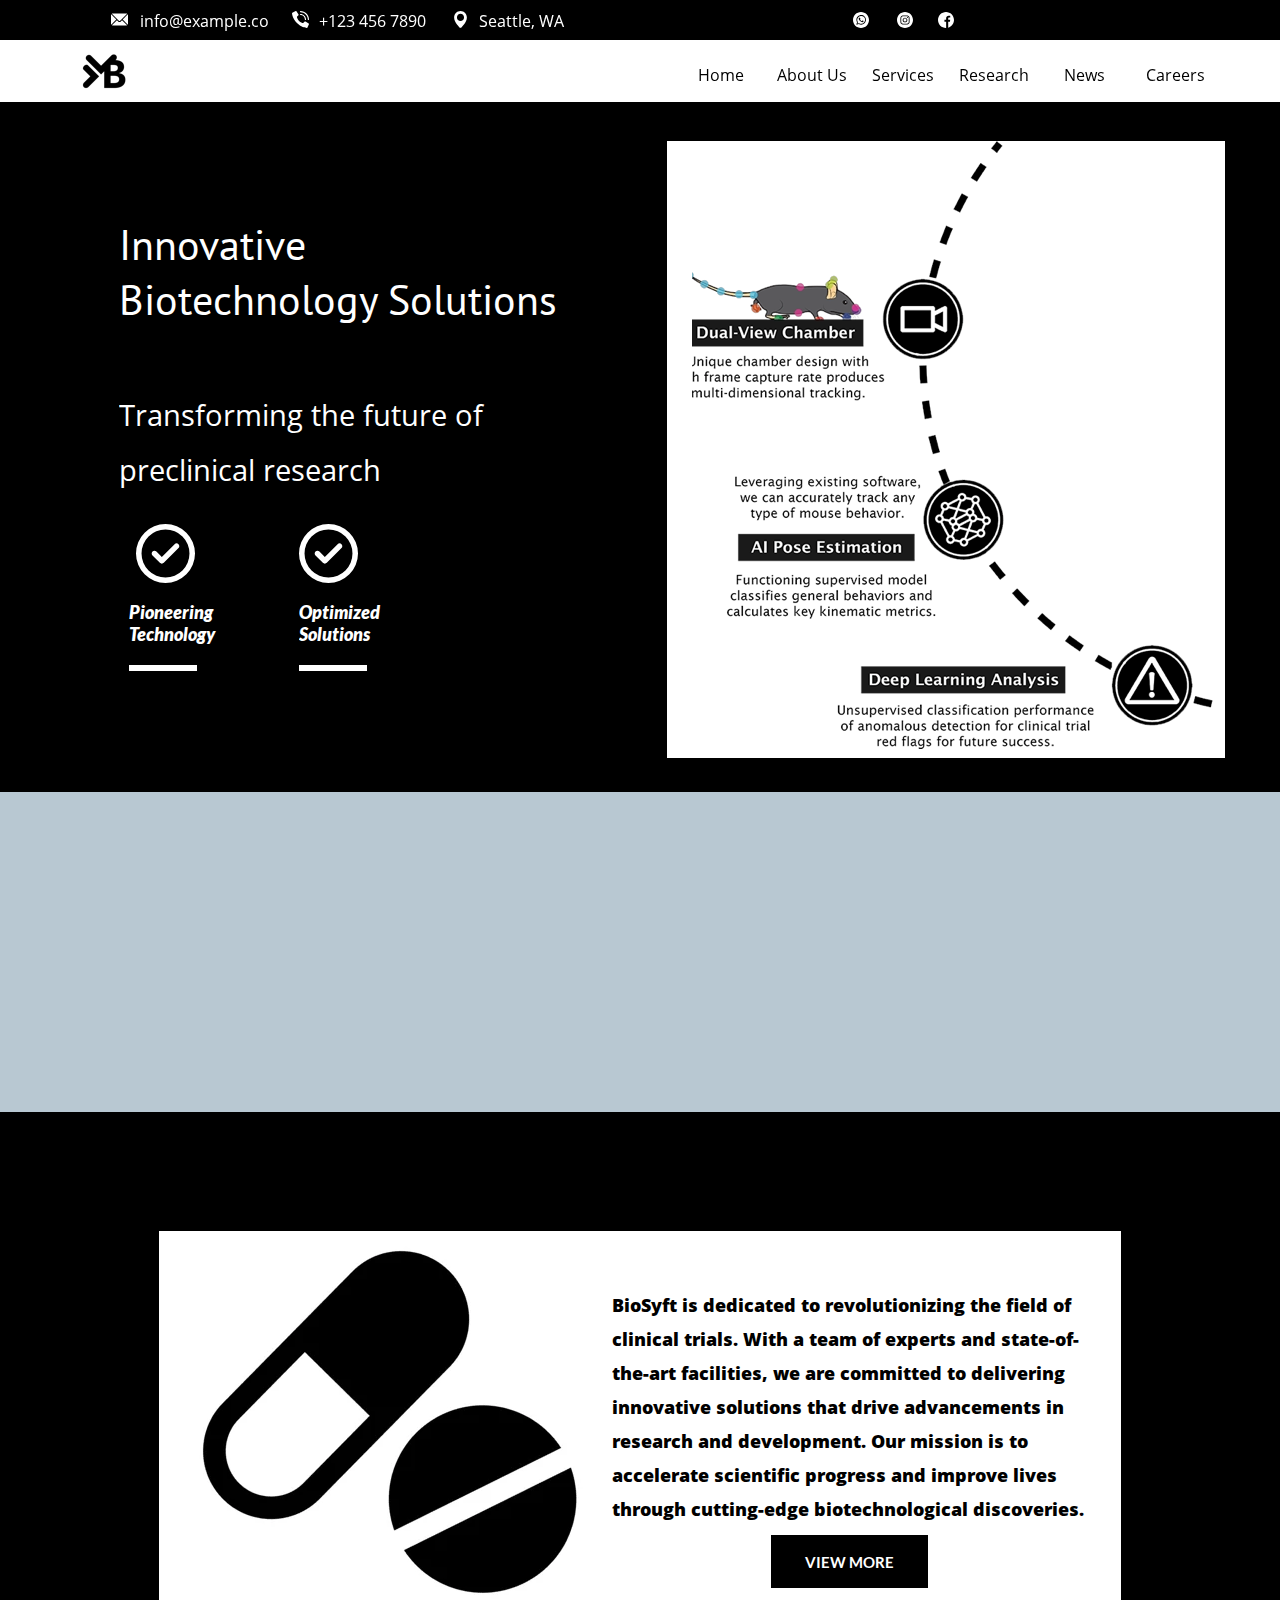
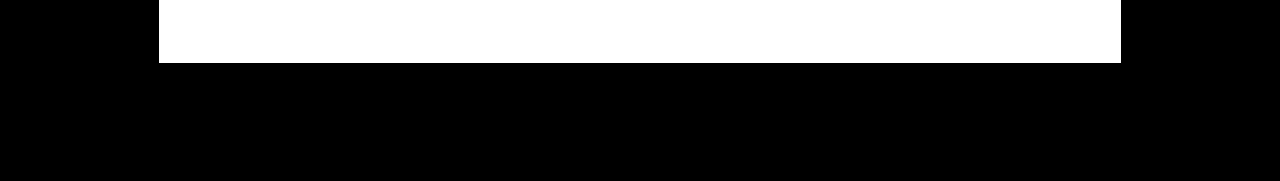
==== commit 505c18a6: "Add files via upload" ====
--- a/index.html
+++ b/index.html
@@ -10,62 +10,62 @@
 <style>.anim{visibility:hidden}</style>
 <link rel="preload" href="css/OpenSans-ExtraBold.woff2" as="font" crossorigin>
 <link rel="preload" href="css/Lato-Black.woff2" as="font" crossorigin>
-<style>html,body{-webkit-text-zoom:reset !important}@font-face{font-display:block;font-family:"Open Sans 1";src:url('css/OpenSans-Regular.woff2') format('woff2'),url('css/OpenSans-Regular.woff') format('woff');font-weight:400}@font-face{font-display:block;font-family:"PT Sans";src:url('css/PT_Sans-Web-Regular.woff2') format('woff2'),url('css/PT_Sans-Web-Regular.woff') format('woff');font-weight:400}@font-face{font-display:block;font-family:"Lato 9";src:url('css/Lato-BlackItalic.woff2') format('woff2'),url('css/Lato-BlackItalic.woff') format('woff');font-weight:900;font-style:italic}@font-face{font-display:block;font-family:"Open Sans 4";src:url('css/OpenSans-ExtraBold.woff2') format('woff2'),url('css/OpenSans-ExtraBold.woff') format('woff');font-weight:800}@font-face{font-display:block;font-family:"Lato 3";src:url('css/Lato-Bold.woff2') format('woff2'),url('css/Lato-Bold.woff') format('woff');font-weight:700}@font-face{font-display:block;font-family:"Lato 4";src:url('css/Lato-Black.woff2') format('woff2'),url('css/Lato-Black.woff') format('woff');font-weight:900}@font-face{font-display:block;font-family:"Lato 1";src:url('css/Lato-Light.woff2') format('woff2'),url('css/Lato-Light.woff') format('woff');font-weight:300}@font-face{font-display:block;font-family:"Hanken Grotesk 3";src:url('css/HankenGrotesk[wght].woff2') format('woff2'),url('css/HankenGrotesk[wght].woff') format('woff');font-weight:400;font-style:normal}@font-face{font-display:block;font-family:"Lato 2";src:url('css/Lato-Regular.woff2') format('woff2'),url('css/Lato-Regular.woff') format('woff');font-weight:400}body>div{font-size:0}p,span,h1,h2,h3,h4,h5,h6,a,li{margin:0;word-spacing:normal;word-wrap:break-word;-ms-word-wrap:break-word;pointer-events:auto;-ms-text-size-adjust:none !important;-moz-text-size-adjust:none !important;-webkit-text-size-adjust:none !important;text-size-adjust:none !important;max-height:10000000px}sup{font-size:inherit;vertical-align:baseline;position:relative;top:-0.4em}sub{font-size:inherit;vertical-align:baseline;position:relative;top:0.4em}ul{display:block;word-spacing:normal;word-wrap:break-word;line-break:normal;list-style-type:none;padding:0;margin:0;-moz-padding-start:0;-khtml-padding-start:0;-webkit-padding-start:0;-o-padding-start:0;-padding-start:0;-webkit-margin-before:0;-webkit-margin-after:0}li{display:block;white-space:normal}[data-marker]::before{content:attr(data-marker) ' ';-webkit-user-select:none;-khtml-user-select:none;-moz-user-select:none;-ms-user-select:none;-o-user-select:none;user-select:none}li p{-webkit-touch-callout:none;-webkit-user-select:none;-khtml-user-select:none;-moz-user-select:none;-ms-user-select:none;-o-user-select:none;user-select:none}form{display:inline-block}a{text-decoration:inherit;color:inherit;-webkit-tap-highlight-color:rgba(0,0,0,0)}textarea{resize:none}.shm-l{float:left;clear:left}.shm-r{float:right;clear:right;shape-outside:content-box}.btf{display:none}.plyr{min-width:0 !important}html{font-family:sans-serif}body{font-size:0;margin:0;--z:1;zoom:var(--z)}audio,video{display:inline-block;vertical-align:baseline}audio:not([controls]){display:none;height:0}[hidden],template{display:none}a{background:0 0;outline:0}b,strong{font-weight:700}dfn{font-style:italic}h1,h2,h3,h4,h5,h6{font-size:1em;line-height:1;margin:0}img{border:0}svg:not(:root){overflow:hidden}button,input,optgroup,select,textarea{color:inherit;font:inherit;margin:0}button{overflow:visible}button,select{text-transform:none}button,html input[type=button],input[type=submit]{-webkit-appearance:button;cursor:pointer;box-sizing:border-box;white-space:normal}input[type=date],input[type=email],input[type=number],input[type=password],input[type=text],textarea{-webkit-appearance:none;appearance:none;box-sizing:border-box}button[disabled],html input[disabled]{cursor:default}button::-moz-focus-inner,input::-moz-focus-inner{border:0;padding:0}input{line-height:normal}input[type=checkbox],input[type=radio]{box-sizing:border-box;padding:0}input[type=number]::-webkit-inner-spin-button,input[type=number]::-webkit-outer-spin-button{height:auto}input[type=search]{-webkit-appearance:textfield;-moz-box-sizing:content-box;-webkit-box-sizing:content-box;box-sizing:content-box}input[type=search]::-webkit-search-cancel-button,input[type=search]::-webkit-search-decoration{-webkit-appearance:none}textarea{overflow:auto;box-sizing:border-box;border-color:#ddd}optgroup{font-weight:700}table{border-collapse:collapse;border-spacing:0}td,th{padding:0}blockquote{margin-block-start:0;margin-block-end:0;margin-inline-start:0;margin-inline-end:0}:-webkit-full-screen-ancestor:not(iframe){-webkit-clip-path:initial !important}
+<style>html,body{-webkit-text-zoom:reset !important}@font-face{font-display:block;font-family:"Open Sans 1";src:url('css/OpenSans-Regular.woff2') format('woff2'),url('css/OpenSans-Regular.woff') format('woff');font-weight:400}@font-face{font-display:block;font-family:"PT Sans";src:url('css/PT_Sans-Web-Regular.woff2') format('woff2'),url('css/PT_Sans-Web-Regular.woff') format('woff');font-weight:400}@font-face{font-display:block;font-family:"Lato 9";src:url('css/Lato-BlackItalic.woff2') format('woff2'),url('css/Lato-BlackItalic.woff') format('woff');font-weight:900;font-style:italic}@font-face{font-display:block;font-family:"Open Sans 4";src:url('css/OpenSans-ExtraBold.woff2') format('woff2'),url('css/OpenSans-ExtraBold.woff') format('woff');font-weight:800}@font-face{font-display:block;font-family:"Lato 3";src:url('css/Lato-Bold.woff2') format('woff2'),url('css/Lato-Bold.woff') format('woff');font-weight:700}@font-face{font-display:block;font-family:"Lato 4";src:url('css/Lato-Black.woff2') format('woff2'),url('css/Lato-Black.woff') format('woff');font-weight:900}@font-face{font-display:block;font-family:"Lato 1";src:url('css/Lato-Light.woff2') format('woff2'),url('css/Lato-Light.woff') format('woff');font-weight:300}@font-face{font-display:block;font-family:"Hanken Grotesk 3";src:url('css/HankenGrotesk[wght].woff2') format('woff2'),url('css/HankenGrotesk[wght].woff') format('woff');font-weight:400;font-style:normal}body>div{font-size:0}p,span,h1,h2,h3,h4,h5,h6,a,li{margin:0;word-spacing:normal;word-wrap:break-word;-ms-word-wrap:break-word;pointer-events:auto;-ms-text-size-adjust:none !important;-moz-text-size-adjust:none !important;-webkit-text-size-adjust:none !important;text-size-adjust:none !important;max-height:10000000px}sup{font-size:inherit;vertical-align:baseline;position:relative;top:-0.4em}sub{font-size:inherit;vertical-align:baseline;position:relative;top:0.4em}ul{display:block;word-spacing:normal;word-wrap:break-word;line-break:normal;list-style-type:none;padding:0;margin:0;-moz-padding-start:0;-khtml-padding-start:0;-webkit-padding-start:0;-o-padding-start:0;-padding-start:0;-webkit-margin-before:0;-webkit-margin-after:0}li{display:block;white-space:normal}[data-marker]::before{content:attr(data-marker) ' ';-webkit-user-select:none;-khtml-user-select:none;-moz-user-select:none;-ms-user-select:none;-o-user-select:none;user-select:none}li p{-webkit-touch-callout:none;-webkit-user-select:none;-khtml-user-select:none;-moz-user-select:none;-ms-user-select:none;-o-user-select:none;user-select:none}form{display:inline-block}a{text-decoration:inherit;color:inherit;-webkit-tap-highlight-color:rgba(0,0,0,0)}textarea{resize:none}.shm-l{float:left;clear:left}.shm-r{float:right;clear:right;shape-outside:content-box}.btf{display:none}.plyr{min-width:0 !important}html{font-family:sans-serif}body{font-size:0;margin:0;--z:1;zoom:var(--z)}audio,video{display:inline-block;vertical-align:baseline}audio:not([controls]){display:none;height:0}[hidden],template{display:none}a{background:0 0;outline:0}b,strong{font-weight:700}dfn{font-style:italic}h1,h2,h3,h4,h5,h6{font-size:1em;line-height:1;margin:0}img{border:0}svg:not(:root){overflow:hidden}button,input,optgroup,select,textarea{color:inherit;font:inherit;margin:0}button{overflow:visible}button,select{text-transform:none}button,html input[type=button],input[type=submit]{-webkit-appearance:button;cursor:pointer;box-sizing:border-box;white-space:normal}input[type=date],input[type=email],input[type=number],input[type=password],input[type=text],textarea{-webkit-appearance:none;appearance:none;box-sizing:border-box}button[disabled],html input[disabled]{cursor:default}button::-moz-focus-inner,input::-moz-focus-inner{border:0;padding:0}input{line-height:normal}input[type=checkbox],input[type=radio]{box-sizing:border-box;padding:0}input[type=number]::-webkit-inner-spin-button,input[type=number]::-webkit-outer-spin-button{height:auto}input[type=search]{-webkit-appearance:textfield;-moz-box-sizing:content-box;-webkit-box-sizing:content-box;box-sizing:content-box}input[type=search]::-webkit-search-cancel-button,input[type=search]::-webkit-search-decoration{-webkit-appearance:none}textarea{overflow:auto;box-sizing:border-box;border-color:#ddd}optgroup{font-weight:700}table{border-collapse:collapse;border-spacing:0}td,th{padding:0}blockquote{margin-block-start:0;margin-block-end:0;margin-inline-start:0;margin-inline-end:0}:-webkit-full-screen-ancestor:not(iframe){-webkit-clip-path:initial !important}
 html{-webkit-font-smoothing:antialiased; -moz-osx-font-smoothing:grayscale}@-webkit-keyframes fadeInUp{from{opacity:0;-webkit-transform:translate3d(0,100%,0)}to{opacity:1;-webkit-transform:translate3d(0, 0, 0)}}@keyframes fadeInUp{from{opacity:0;transform:translate3d(0,100%,0)}to{opacity:1;transform:translate3d(0, 0, 0)}}.fadeInUp{-webkit-animation-name:fadeInUp;animation-name:fadeInUp}
 .animated{-webkit-animation-fill-mode:both;animation-fill-mode:both}.animated.infinite{-webkit-animation-iteration-count:infinite;animation-iteration-count:infinite}@-webkit-keyframes fadeInUpSubtle{from{opacity:0;-webkit-transform:translate3d(0,30px,0)}to{opacity:1;-webkit-transform:translate3d(0, 0, 0)}}@keyframes fadeInUpSubtle{from{opacity:0;transform:translate3d(0,30px,0)}to{opacity:1;transform:translate3d(0, 0, 0)}}.fadeInUpSubtle{-webkit-animation-name:fadeInUpSubtle;animation-name:fadeInUpSubtle}
-#b{background-color:#fff}.v5{display:block;vertical-align:top}.ps23{position:relative;margin-top:0}.s26{width:100%;min-width:1200px;height:102px;padding-bottom:0}.c7{border:0;-webkit-border-radius:0;-moz-border-radius:0;border-radius:0;background-color:#fff}.z15{z-index:1;pointer-events:none}.ps24{display:inline-block;width:0;height:0}.v6{display:inline-block;vertical-align:top}.s27{width:100%;min-width:1200px;min-height:40px}.c8{border:0;-webkit-border-radius:0;-moz-border-radius:0;border-radius:0;background-color:#000}.z16{z-index:11}.ps25{position:relative;margin-top:-30px}.s28{width:1200px;margin-left:auto;margin-right:auto;min-height:44px}.ps26{position:relative;margin-left:71px;margin-top:0}.s29{min-width:843px;width:843px;min-height:44px}.ps27{position:relative;margin-left:0;margin-top:1px}.s30{min-width:17px;width:17px;min-height:17px;height:17px}.z17{z-index:12;pointer-events:auto}.i4{position:absolute;left:0;min-width:17px;max-width:17px;min-height:17px;max-height:17px;top:0;color:#fff}.ps28{position:relative;margin-left:12px;margin-top:0}.s31{min-width:139px;width:139px;overflow:hidden;height:44px}.z18{z-index:15;pointer-events:auto}.p2{text-indent:0;padding-bottom:0;padding-right:0;text-align:left}.f6{font-family:"Open Sans 1";font-size:16px;font-size:calc(16px * var(--f));line-height:1.376;font-weight:400;font-style:normal;text-decoration:none;text-transform:none;letter-spacing:normal;color:#fff;background-color:initial;text-shadow:none}.f6:hover{}.ps29{position:relative;margin-left:13px;margin-top:1px}.z19{z-index:16;pointer-events:auto}.ps30{position:relative;margin-left:10px;margin-top:0}.s32{min-width:120px;width:120px;overflow:hidden;height:22px}.z20{z-index:18;pointer-events:auto}.ps31{position:relative;margin-left:13px;margin-top:1px}.z21{z-index:13;pointer-events:auto}.ps32{position:relative;margin-left:10px;margin-top:0}.s33{min-width:139px;width:139px;overflow:hidden;height:44px}.z22{z-index:14;pointer-events:auto}.ps33{position:relative;margin-left:235px;margin-top:2px}.s34{min-width:101px;width:101px;min-height:16px}.z23{z-index:17}.ps34{position:relative;margin-left:0;margin-top:0}.s35{min-width:16px;width:16px;min-height:16px;height:16px}.z24{pointer-events:auto}.i5{position:absolute;left:0;min-width:16px;max-width:16px;min-height:16px;max-height:16px;top:0;color:#fff}.ps35{position:relative;margin-left:28px;margin-top:0}.ps36{position:relative;margin-left:25px;margin-top:0}.ps37{margin-top:-14px;top:0;position:-webkit-sticky;position:-moz-sticky;position:-o-sticky;position:-ms-sticky;position:sticky}.s36{width:100%;min-width:1200px;min-height:62px}.z25{z-index:2}.c10{-webkit-border-radius:0;-moz-border-radius:0;border-radius:0}.z26{z-index:3}.c11{position:absolute;width:100%;min-height:62px;-webkit-border-radius:0;-moz-border-radius:0;border-radius:0;box-shadow:0 2px 20px rgba(0,0,0,.2)}.c12{position:absolute;border:0;-webkit-border-radius:0;-moz-border-radius:0;border-radius:0;background-color:#fff}.s37{width:100%;height:100%;box-sizing:border-box}.ps38{position:relative;margin-top:-55px}.s38{width:1200px;margin-left:auto;margin-right:auto;min-height:48px}.ps39{position:relative;margin-left:40px;margin-top:0}.s39{min-width:1133px;width:1133px;min-height:48px}.s40{min-width:48px;width:48px;min-height:48px;height:48px}.z27{z-index:4;pointer-events:auto}.i6{position:absolute;left:0;width:48px;height:39px;top:5px;border:0}.v7{display:inline-block;vertical-align:top}.ps40{position:relative;margin-left:555px;margin-top:17px}.s41{min-width:75px;width:75px;overflow:hidden;height:26px}.z28{z-index:5;pointer-events:auto}.p3{text-indent:0;padding-bottom:0;padding-right:0;text-align:center}.f7{font-family:"Open Sans 1";font-size:16px;font-size:calc(16px * var(--f));line-height:1.376;font-weight:400;font-style:normal;text-decoration:none;text-transform:none;letter-spacing:normal;color:#000;background-color:initial;text-shadow:none}.f7:hover{}.ps41{position:relative;margin-left:16px;margin-top:17px}.z29{z-index:6;pointer-events:auto}.z30{z-index:7;pointer-events:auto}.z31{z-index:8;pointer-events:auto}.z32{z-index:9;pointer-events:auto}.z33{z-index:10;pointer-events:auto}.s42{width:100%;min-width:1200px;min-height:690px;padding-bottom:0}.z34{z-index:22;pointer-events:none}.s43{width:1200px;margin-left:auto;margin-right:auto;min-height:690px}.s44{min-width:1185px;width:1185px;min-height:690px}.s45{min-width:600px;width:600px;min-height:690px;line-height:0}.s46{min-width:600px;width:600px;min-height:690px}.z35{z-index:24}.ps42{position:relative;margin-left:79px;margin-top:115px}.s47{min-width:449px;width:449px;overflow:hidden;height:147px}.z36{z-index:25;pointer-events:auto}.f8{font-family:"PT Sans";font-size:42px;font-size:calc(42px * var(--f));line-height:1.311;font-weight:400;font-style:normal;text-decoration:none;text-transform:none;letter-spacing:normal;color:#fff;background-color:initial;text-shadow:none}.f8:hover{}.ps43{position:relative;margin-left:96px;margin-top:152px}.s48{min-width:236px;width:236px;min-height:69px}.s49{min-width:73px;width:73px;overflow:hidden;height:69px}.z37{z-index:28;pointer-events:auto}.f9{font-family:Arial, Helvetica, sans-serif;font-size:59px;font-size:calc(59px * var(--f));line-height:1.154;letter-spacing:normal;color:#fff;background-color:initial}.f9:hover{}.s50{display:inline-block;height:59px;margin-right:0;padding-right:0;text-indent:initial;transform-origin:50% 100%;transform:scale(1.000) translateY(8px)}.ps44{position:relative;margin-left:90px;margin-top:0}.z38{z-index:31;pointer-events:auto}.ps45{position:relative;margin-left:89px;margin-top:16px}.s51{min-width:288px;width:288px;min-height:56px}.s52{min-width:118px;width:118px;overflow:hidden;height:56px}.z39{z-index:29;pointer-events:auto}.f10{font-family:"Lato 9";font-size:18px;font-size:calc(18px * var(--f));line-height:1.223;font-weight:900;font-style:italic;text-decoration:none;text-transform:none;letter-spacing:normal;color:#fff;background-color:initial;text-shadow:none}.f10:hover{}.ps46{position:relative;margin-left:52px;margin-top:0}.z40{z-index:30;pointer-events:auto}.ps47{position:relative;margin-left:89px;margin-top:8px}.s53{min-width:238px;width:238px;min-height:6px}.s54{min-width:68px;width:68px;min-height:6px}.z41{z-index:32}.ps48{position:relative;margin-left:102px;margin-top:0}.z42{z-index:33}.ps49{position:relative;margin-left:79px;margin-top:-405px}.s55{min-width:449px;width:449px;overflow:hidden;height:115px}.z43{z-index:26;pointer-events:auto}.f11{font-family:"Open Sans 1";font-size:29px;font-size:calc(29px * var(--f));line-height:1.898;font-weight:400;font-style:normal;text-decoration:none;text-transform:none;letter-spacing:normal;color:#fff;background-color:initial;text-shadow:none}.f11:hover{}.ps50{position:relative;margin-left:27px;margin-top:39px}.s56{min-width:558px;width:558px;min-height:617px;line-height:0}.ps51{position:relative;margin-left:0;margin-top:0}.s57{min-width:558px;width:558px;min-height:617px;height:617px}.z44{z-index:23;pointer-events:auto}.i7{position:absolute;left:0;width:558px;height:617px;top:0;border:0}.ps52{position:relative;margin-left:25px;margin-top:-617px}.s58{min-width:527px;width:527px;min-height:608px;height:608px}.z45{z-index:27;pointer-events:auto}.i8{position:absolute;left:0;width:527px;height:608px;top:0;border:0}.s59{width:100%;min-width:1200px;min-height:320px;padding-bottom:0}.c14{border:0;-webkit-border-radius:0;-moz-border-radius:0;border-radius:0;background-color:#b8c8d2}.z46{z-index:34;pointer-events:none}.s60{width:100%;min-width:1200px;min-height:320px}.c15{border:0;-webkit-border-radius:0;-moz-border-radius:0;border-radius:0;background-color:#fff;background-repeat:no-repeat;background-position:50% 50%;background-size:contain;background-image:url(images/logo2-640.png)}.webp .c15{background-image:url(images/logo2-640.webp)}.c16{display:block;position:relative;pointer-events:none;width:max(1200px, 100%);overflow:hidden;margin-top:0;z-index:39;min-height:669px}.s61{width:100%;min-width:1200px;min-height:669px;padding-bottom:0}.z47{pointer-events:none}.ps53{position:relative;margin-top:119px}.s62{width:1200px;margin-left:auto;margin-right:auto;min-height:550px}.ps54{position:relative;margin-left:119px;margin-top:0}.s63{min-width:962px;width:962px;min-height:550px}.s64{min-width:962px;width:962px;min-height:550px;line-height:0}.s65{min-width:962px;width:962px;min-height:432px}.c17{border:0;-webkit-border-radius:0;-moz-border-radius:0;border-radius:0;background-color:#fff;box-shadow:0 2px 20px rgba(0,0,0,.2)}.z48{z-index:35}.s66{min-width:481px;width:481px;min-height:432px;height:432px}.z49{z-index:36;pointer-events:auto}.i9{position:absolute;left:0;width:481px;height:432px;top:0;border:0}.ps55{position:relative;margin-left:453px;margin-top:-375px}.s67{min-width:476px;width:476px;overflow:hidden;height:493px}.z50{z-index:37;pointer-events:auto}.f12{font-family:"Open Sans 4";font-size:18px;font-size:calc(18px * var(--f));line-height:1.890;font-weight:800;font-style:normal;text-decoration:none;text-transform:none;letter-spacing:normal;color:#000;background-color:initial;text-shadow:none}.f12:hover{}.v8{display:inline-block;vertical-align:top;overflow:hidden;outline:0}.ps56{position:relative;margin-left:612px;margin-top:-246px}.s68{min-width:157px;min-height:53px;box-sizing:border-box;width:157px;height:18px;padding-right:0}.c18{border:0;-webkit-border-radius:0;-moz-border-radius:0;border-radius:0;background-color:#000;color:#fff;transition:color 0.20s, border-color 0.20s, background-color 0.20s, background-image 0.20s;transition-timing-function:linear}.z51{z-index:38;pointer-events:auto}.a2{display:inline-block;width:100%;height:100%}.f13{font-family:"Lato 3";font-size:15px;font-size:calc(15px * var(--f));line-height:1.201;font-weight:700;font-style:normal;text-decoration:none;text-transform:none;letter-spacing:normal;text-shadow:none;text-indent:0;text-align:center;cursor:pointer;padding-top:18px;padding-bottom:17px}.c18:hover{background-color:#82939e;background-clip:padding-box;border-color:#000;color:#000}.c18:active{background-color:#52646f;transition:initial;color:#fff}body{--d:0;--s:1200}@media (max-width:1199px) {.s26{min-width:320px;height:87px}.s27{min-width:320px;min-height:42px}.ps25{margin-top:-37px}.s28{width:320px;min-height:32px}.ps26{margin-left:10px}.s29{min-width:197px;width:197px;min-height:32px}.s30{min-width:12px;width:12px;min-height:12px;height:12px}.i4{min-width:12px;max-width:12px;min-height:12px;max-height:12px}.ps28{margin-left:3px}.s31{min-width:88px;width:88px;height:15px}.f6{font-size:14px;font-size:calc(14px * var(--f));line-height:1.358}.ps29{margin-left:11px}.ps30{margin-left:5px}.s32{min-width:66px;width:66px;height:15px}.ps31{margin-left:0;margin-top:4px}.ps32{margin-left:3px;margin-top:4px}.s33{min-width:88px;width:88px;height:13px}.ps33{margin-left:11px;margin-top:4px}.s34{min-width:71px;width:71px;min-height:12px}.s35{min-width:12px;width:12px;min-height:12px;height:12px}.i5{min-width:12px;max-width:12px;min-height:12px;max-height:12px}.ps35{margin-left:27px}.ps36{margin-left:8px}.ps37{margin-top:5px}.s36{min-width:320px;min-height:45px}.c11{min-height:45px}.ps38{margin-top:-39px}.s38{width:320px;min-height:35px}.ps39{margin-left:11px}.s39{min-width:35px;width:35px;min-height:35px}.s40{min-width:35px;width:35px;min-height:35px;height:35px}.i6{width:35px;height:29px;top:3px}.v7{display:none}.s42{min-width:320px;min-height:488px}.s43{width:320px;min-height:488px}.s44{min-width:316px;width:316px;min-height:488px}.s45{min-width:253px;width:253px;min-height:488px}.s46{min-width:253px;width:253px;min-height:488px}.ps42{margin-left:21px;margin-top:63px}.s47{min-width:208px;width:208px;height:90px}.f8{font-size:22px;font-size:calc(22px * var(--f));line-height:1.274}.ps43{margin-left:21px;margin-top:184px}.s48{min-width:153px;width:153px;min-height:45px}.s49{min-width:43px;width:43px;height:45px}.f9{font-size:35px;font-size:calc(35px * var(--f));line-height:1.144}.s50{height:35px;transform:scale(1.000) translateY(5px)}.ps44{margin-left:67px}.ps45{margin-left:21px;margin-top:0}.s51{min-width:208px;width:208px;min-height:41px}.s52{min-width:98px;width:98px;height:41px}.f10{font-size:14px;font-size:calc(14px * var(--f));line-height:1.215}.ps46{margin-left:12px}.ps47{margin-left:21px;margin-top:0}.s53{min-width:159px;width:159px;min-height:5px}.s54{min-width:49px;width:49px;min-height:3px}.ps48{margin-left:61px;margin-top:2px}.ps49{margin-left:21px;margin-top:-335px}.s55{min-width:208px;width:208px;height:169px}.f11{font-family:"Hanken Grotesk 3";line-height:1.829}.ps50{margin-left:167px;margin-top:-326px}.s56{min-width:148px;width:148px;min-height:166px}.ps51{margin-top:1px}.s57{min-width:148px;width:148px;min-height:164px;height:164px}.i7{width:148px;height:164px}.ps52{margin-left:6px;margin-top:-167px}.s58{min-width:140px;width:140px;min-height:162px;height:162px}.i8{width:140px;height:162px}.s59{min-width:320px;min-height:269px}.s60{min-width:320px;min-height:269px}.c16{width:max(320px, 100%);min-height:697px}.s61{min-width:320px;min-height:697px}.ps53{margin-top:48px}.s62{width:320px;min-height:600px}.ps54{margin-left:13px}.s63{min-width:294px;width:294px;min-height:600px}.s64{min-width:294px;width:294px;min-height:600px}.s65{min-width:294px;width:294px;min-height:600px}.s66{min-width:294px;width:294px;min-height:231px;height:231px}.i9{width:294px;height:231px}.ps55{margin-left:16px;margin-top:-348px}.s67{min-width:262px;width:262px;height:240px}.f12{font-family:"Lato 4";font-size:16px;font-size:calc(16px * var(--f));line-height:1.688;font-weight:900}.ps56{margin-left:16px;margin-top:-78px}.s68{min-width:150px;min-height:36px;width:150px;height:17px}.f13{font-size:14px;font-size:calc(14px * var(--f));line-height:1.215;padding-top:10px;padding-bottom:9px}body{--d:1;--s:320}}@media (min-width:320px) {.c15{background-image:url(images/logo2-960.png)}.webp .c15{background-image:url(images/logo2-960.webp)}}@media (min-width:480px) {.c15{background-image:url(images/logo2-1536.png)}.webp .c15{background-image:url(images/logo2-1536.webp)}}@media (min-width:768px) {.c15{background-image:url(images/logo2-1920.png)}.webp .c15{background-image:url(images/logo2-1920.webp)}}@media (min-width:960px) {.c15{background-image:url(images/logo2-1200.png)}.webp .c15{background-image:url(images/logo2-1200.webp)}}@media (min-width:960px) and (-webkit-min-device-pixel-ratio:1.7),(min-width:960px) and (min-resolution:144dpi) {.c15{background-image:url(images/logo2-2400.png)}.webp .c15{background-image:url(images/logo2-2400.webp)}}@media (min-width:1200px) {.c15{background-image:url(images/logo2-1557.png)}.webp .c15{background-image:url(images/logo2-1557.webp)}}@media (min-width:1200px) and (-webkit-min-device-pixel-ratio:1.7),(min-width:1200px) and (min-resolution:144dpi) {.c15{background-image:url(images/logo2-3114.png)}.webp .c15{background-image:url(images/logo2-3114.webp)}}@media (min-width:1600px) {.c15{background-image:url(images/logo2-1557.png)}.webp .c15{background-image:url(images/logo2-1557.webp)}}@media (min-width:1600px) and (-webkit-min-device-pixel-ratio:1.7),(min-width:1600px) and (min-resolution:144dpi) {.c15{background-image:url(images/logo2-3114.png)}.webp .c15{background-image:url(images/logo2-3114.webp)}}@media (min-width:2000px) {.c15{background-image:url(images/logo2-1557.png)}.webp .c15{background-image:url(images/logo2-1557.webp)}}@media (min-width:2000px) and (-webkit-min-device-pixel-ratio:1.7),(min-width:2000px) and (min-resolution:144dpi) {.c15{background-image:url(images/logo2-3114.png)}.webp .c15{background-image:url(images/logo2-3114.webp)}}</style>
+#b{background-color:#fff}.v5{display:block;vertical-align:top}.ps21{position:relative;margin-top:0}.s24{width:100%;min-width:1200px;height:102px;padding-bottom:0}.c7{border:0;-webkit-border-radius:0;-moz-border-radius:0;border-radius:0;background-color:#fff}.z15{z-index:1;pointer-events:none}.ps22{display:inline-block;width:0;height:0}.v6{display:inline-block;vertical-align:top}.s25{width:100%;min-width:1200px;min-height:40px}.c8{border:0;-webkit-border-radius:0;-moz-border-radius:0;border-radius:0;background-color:#000}.z16{z-index:11}.ps23{position:relative;margin-top:-30px}.s26{width:1200px;margin-left:auto;margin-right:auto;min-height:44px}.ps24{position:relative;margin-left:71px;margin-top:0}.s27{min-width:843px;width:843px;min-height:44px}.ps25{position:relative;margin-left:0;margin-top:1px}.s28{min-width:17px;width:17px;min-height:17px;height:17px}.z17{z-index:12;pointer-events:auto}.i4{position:absolute;left:0;min-width:17px;max-width:17px;min-height:17px;max-height:17px;top:0;color:#fff}.ps26{position:relative;margin-left:12px;margin-top:0}.s29{min-width:139px;width:139px;overflow:hidden;height:44px}.z18{z-index:15;pointer-events:auto}.p2{text-indent:0;padding-bottom:0;padding-right:0;text-align:left}.f5{font-family:"Open Sans 1";font-size:16px;font-size:calc(16px * var(--f));line-height:1.376;font-weight:400;font-style:normal;text-decoration:none;text-transform:none;letter-spacing:normal;color:#fff;background-color:initial;text-shadow:none}.f5:hover{}.ps27{position:relative;margin-left:13px;margin-top:1px}.z19{z-index:16;pointer-events:auto}.ps28{position:relative;margin-left:10px;margin-top:0}.s30{min-width:120px;width:120px;overflow:hidden;height:22px}.z20{z-index:18;pointer-events:auto}.ps29{position:relative;margin-left:13px;margin-top:1px}.z21{z-index:13;pointer-events:auto}.ps30{position:relative;margin-left:10px;margin-top:0}.s31{min-width:139px;width:139px;overflow:hidden;height:44px}.z22{z-index:14;pointer-events:auto}.ps31{position:relative;margin-left:235px;margin-top:2px}.s32{min-width:101px;width:101px;min-height:16px}.z23{z-index:17}.ps32{position:relative;margin-left:0;margin-top:0}.s33{min-width:16px;width:16px;min-height:16px;height:16px}.z24{pointer-events:auto}.i5{position:absolute;left:0;min-width:16px;max-width:16px;min-height:16px;max-height:16px;top:0;color:#fff}.ps33{position:relative;margin-left:28px;margin-top:0}.ps34{position:relative;margin-left:25px;margin-top:0}.ps35{margin-top:-14px;top:0;position:-webkit-sticky;position:-moz-sticky;position:-o-sticky;position:-ms-sticky;position:sticky}.s34{width:100%;min-width:1200px;min-height:62px}.z25{z-index:2}.c10{-webkit-border-radius:0;-moz-border-radius:0;border-radius:0}.z26{z-index:3}.c11{position:absolute;width:100%;min-height:62px;-webkit-border-radius:0;-moz-border-radius:0;border-radius:0;box-shadow:0 2px 20px rgba(0,0,0,.2)}.c12{position:absolute;border:0;-webkit-border-radius:0;-moz-border-radius:0;border-radius:0;background-color:#fff}.s35{width:100%;height:100%;box-sizing:border-box}.ps36{position:relative;margin-top:-55px}.s36{width:1200px;margin-left:auto;margin-right:auto;min-height:48px}.ps37{position:relative;margin-left:40px;margin-top:0}.s37{min-width:1133px;width:1133px;min-height:48px}.s38{min-width:48px;width:48px;min-height:48px;height:48px}.z27{z-index:4;pointer-events:auto}.i6{position:absolute;left:0;width:48px;height:39px;top:5px;border:0}.v7{display:inline-block;vertical-align:top}.ps38{position:relative;margin-left:555px;margin-top:17px}.s39{min-width:75px;width:75px;overflow:hidden;height:26px}.z28{z-index:5;pointer-events:auto}.p3{text-indent:0;padding-bottom:0;padding-right:0;text-align:center}.f6{font-family:"Open Sans 1";font-size:16px;font-size:calc(16px * var(--f));line-height:1.376;font-weight:400;font-style:normal;text-decoration:none;text-transform:none;letter-spacing:normal;color:#000;background-color:initial;text-shadow:none}.f6:hover{}.ps39{position:relative;margin-left:16px;margin-top:17px}.z29{z-index:6;pointer-events:auto}.z30{z-index:7;pointer-events:auto}.z31{z-index:8;pointer-events:auto}.z32{z-index:9;pointer-events:auto}.z33{z-index:10;pointer-events:auto}.s40{width:100%;min-width:1200px;min-height:690px;padding-bottom:0}.z34{z-index:22;pointer-events:none}.s41{width:1200px;margin-left:auto;margin-right:auto;min-height:690px}.s42{min-width:1185px;width:1185px;min-height:690px}.s43{min-width:600px;width:600px;min-height:690px;line-height:0}.s44{min-width:600px;width:600px;min-height:690px}.z35{z-index:24}.ps40{position:relative;margin-left:79px;margin-top:115px}.s45{min-width:449px;width:449px;overflow:hidden;height:147px}.z36{z-index:25;pointer-events:auto}.f7{font-family:"PT Sans";font-size:42px;font-size:calc(42px * var(--f));line-height:1.311;font-weight:400;font-style:normal;text-decoration:none;text-transform:none;letter-spacing:normal;color:#fff;background-color:initial;text-shadow:none}.f7:hover{}.ps41{position:relative;margin-left:96px;margin-top:152px}.s46{min-width:236px;width:236px;min-height:69px}.s47{min-width:73px;width:73px;overflow:hidden;height:69px}.z37{z-index:28;pointer-events:auto}.f8{font-family:Arial, Helvetica, sans-serif;font-size:59px;font-size:calc(59px * var(--f));line-height:1.154;letter-spacing:normal;color:#fff;background-color:initial}.f8:hover{}.s48{display:inline-block;height:59px;margin-right:0;padding-right:0;text-indent:initial;transform-origin:50% 100%;transform:scale(1.000) translateY(8px)}.ps42{position:relative;margin-left:90px;margin-top:0}.z38{z-index:31;pointer-events:auto}.ps43{position:relative;margin-left:89px;margin-top:16px}.s49{min-width:288px;width:288px;min-height:56px}.s50{min-width:118px;width:118px;overflow:hidden;height:56px}.z39{z-index:29;pointer-events:auto}.f9{font-family:"Lato 9";font-size:18px;font-size:calc(18px * var(--f));line-height:1.223;font-weight:900;font-style:italic;text-decoration:none;text-transform:none;letter-spacing:normal;color:#fff;background-color:initial;text-shadow:none}.f9:hover{}.ps44{position:relative;margin-left:52px;margin-top:0}.z40{z-index:30;pointer-events:auto}.ps45{position:relative;margin-left:89px;margin-top:8px}.s51{min-width:238px;width:238px;min-height:6px}.s52{min-width:68px;width:68px;min-height:6px}.z41{z-index:32}.ps46{position:relative;margin-left:102px;margin-top:0}.z42{z-index:33}.ps47{position:relative;margin-left:79px;margin-top:-405px}.s53{min-width:449px;width:449px;overflow:hidden;height:115px}.z43{z-index:26;pointer-events:auto}.f10{font-family:"Open Sans 1";font-size:29px;font-size:calc(29px * var(--f));line-height:1.898;font-weight:400;font-style:normal;text-decoration:none;text-transform:none;letter-spacing:normal;color:#fff;background-color:initial;text-shadow:none}.f10:hover{}.ps48{position:relative;margin-left:27px;margin-top:39px}.s54{min-width:558px;width:558px;min-height:617px;line-height:0}.ps49{position:relative;margin-left:0;margin-top:0}.s55{min-width:558px;width:558px;min-height:617px;height:617px}.z44{z-index:23;pointer-events:auto}.i7{position:absolute;left:0;width:558px;height:617px;top:0;border:0}.ps50{position:relative;margin-left:25px;margin-top:-617px}.s56{min-width:527px;width:527px;min-height:608px;height:608px}.z45{z-index:27;pointer-events:auto}.i8{position:absolute;left:0;width:527px;height:608px;top:0;border:0}.s57{width:100%;min-width:1200px;min-height:320px;padding-bottom:0}.c14{border:0;-webkit-border-radius:0;-moz-border-radius:0;border-radius:0;background-color:#b8c8d2}.z46{z-index:34;pointer-events:none}.s58{width:100%;min-width:1200px;min-height:320px}.c15{border:0;-webkit-border-radius:0;-moz-border-radius:0;border-radius:0;background-color:#fff;background-repeat:no-repeat;background-position:50% 50%;background-size:contain;background-image:url(images/logo2-640.png)}.webp .c15{background-image:url(images/logo2-640.webp)}.c16{display:block;position:relative;pointer-events:none;width:max(1200px, 100%);overflow:hidden;margin-top:0;z-index:39;min-height:669px}.s59{width:100%;min-width:1200px;min-height:669px;padding-bottom:0}.z47{pointer-events:none}.ps51{position:relative;margin-top:119px}.s60{width:1200px;margin-left:auto;margin-right:auto;min-height:550px}.ps52{position:relative;margin-left:119px;margin-top:0}.s61{min-width:962px;width:962px;min-height:550px}.s62{min-width:962px;width:962px;min-height:550px;line-height:0}.s63{min-width:962px;width:962px;min-height:432px}.c17{border:0;-webkit-border-radius:0;-moz-border-radius:0;border-radius:0;background-color:#fff;box-shadow:0 2px 20px rgba(0,0,0,.2)}.z48{z-index:35}.s64{min-width:481px;width:481px;min-height:432px;height:432px}.z49{z-index:36;pointer-events:auto}.i9{position:absolute;left:0;width:481px;height:432px;top:0;border:0}.ps53{position:relative;margin-left:453px;margin-top:-375px}.s65{min-width:476px;width:476px;overflow:hidden;height:493px}.z50{z-index:37;pointer-events:auto}.f11{font-family:"Open Sans 4";font-size:18px;font-size:calc(18px * var(--f));line-height:1.890;font-weight:800;font-style:normal;text-decoration:none;text-transform:none;letter-spacing:normal;color:#000;background-color:initial;text-shadow:none}.f11:hover{}.v8{display:inline-block;vertical-align:top;overflow:hidden;outline:0}.ps54{position:relative;margin-left:612px;margin-top:-246px}.s66{min-width:157px;min-height:53px;box-sizing:border-box;width:157px;height:18px;padding-right:0}.c18{border:0;-webkit-border-radius:0;-moz-border-radius:0;border-radius:0;background-color:#000;color:#fff;transition:color 0.20s, border-color 0.20s, background-color 0.20s, background-image 0.20s;transition-timing-function:linear}.z51{z-index:38;pointer-events:auto}.a2{display:inline-block;width:100%;height:100%}.f12{font-family:"Lato 3";font-size:15px;font-size:calc(15px * var(--f));line-height:1.201;font-weight:700;font-style:normal;text-decoration:none;text-transform:none;letter-spacing:normal;text-shadow:none;text-indent:0;text-align:center;cursor:pointer;padding-top:18px;padding-bottom:17px}.c18:hover{background-color:#82939e;background-clip:padding-box;border-color:#000;color:#000}.c18:active{background-color:#52646f;transition:initial;color:#fff}body{--d:0;--s:1200}@media (max-width:1199px) {.s24{min-width:320px;height:87px}.s25{min-width:320px;min-height:42px}.ps23{margin-top:-37px}.s26{width:320px;min-height:32px}.ps24{margin-left:10px}.s27{min-width:197px;width:197px;min-height:32px}.s28{min-width:12px;width:12px;min-height:12px;height:12px}.i4{min-width:12px;max-width:12px;min-height:12px;max-height:12px}.ps26{margin-left:3px}.s29{min-width:88px;width:88px;height:15px}.f5{font-size:14px;font-size:calc(14px * var(--f));line-height:1.358}.ps27{margin-left:11px}.ps28{margin-left:5px}.s30{min-width:66px;width:66px;height:15px}.ps29{margin-left:0;margin-top:4px}.ps30{margin-left:3px;margin-top:4px}.s31{min-width:88px;width:88px;height:13px}.ps31{margin-left:11px;margin-top:4px}.s32{min-width:71px;width:71px;min-height:12px}.s33{min-width:12px;width:12px;min-height:12px;height:12px}.i5{min-width:12px;max-width:12px;min-height:12px;max-height:12px}.ps33{margin-left:27px}.ps34{margin-left:8px}.ps35{margin-top:5px}.s34{min-width:320px;min-height:45px}.c11{min-height:45px}.ps36{margin-top:-39px}.s36{width:320px;min-height:35px}.ps37{margin-left:11px}.s37{min-width:35px;width:35px;min-height:35px}.s38{min-width:35px;width:35px;min-height:35px;height:35px}.i6{width:35px;height:29px;top:3px}.v7{display:none}.s40{min-width:320px;min-height:488px}.s41{width:320px;min-height:488px}.s42{min-width:316px;width:316px;min-height:488px}.s43{min-width:253px;width:253px;min-height:488px}.s44{min-width:253px;width:253px;min-height:488px}.ps40{margin-left:21px;margin-top:63px}.s45{min-width:208px;width:208px;height:90px}.f7{font-size:22px;font-size:calc(22px * var(--f));line-height:1.274}.ps41{margin-left:21px;margin-top:184px}.s46{min-width:153px;width:153px;min-height:45px}.s47{min-width:43px;width:43px;height:45px}.f8{font-size:35px;font-size:calc(35px * var(--f));line-height:1.144}.s48{height:35px;transform:scale(1.000) translateY(5px)}.ps42{margin-left:67px}.ps43{margin-left:21px;margin-top:0}.s49{min-width:208px;width:208px;min-height:41px}.s50{min-width:98px;width:98px;height:41px}.f9{font-size:14px;font-size:calc(14px * var(--f));line-height:1.215}.ps44{margin-left:12px}.ps45{margin-left:21px;margin-top:0}.s51{min-width:159px;width:159px;min-height:5px}.s52{min-width:49px;width:49px;min-height:3px}.ps46{margin-left:61px;margin-top:2px}.ps47{margin-left:21px;margin-top:-335px}.s53{min-width:208px;width:208px;height:169px}.f10{font-family:"Hanken Grotesk 3";line-height:1.829}.ps48{margin-left:167px;margin-top:-326px}.s54{min-width:148px;width:148px;min-height:166px}.ps49{margin-top:1px}.s55{min-width:148px;width:148px;min-height:164px;height:164px}.i7{width:148px;height:164px}.ps50{margin-left:6px;margin-top:-167px}.s56{min-width:140px;width:140px;min-height:162px;height:162px}.i8{width:140px;height:162px}.s57{min-width:320px;min-height:269px}.s58{min-width:320px;min-height:269px}.c16{width:max(320px, 100%);min-height:697px}.s59{min-width:320px;min-height:697px}.ps51{margin-top:48px}.s60{width:320px;min-height:600px}.ps52{margin-left:13px}.s61{min-width:294px;width:294px;min-height:600px}.s62{min-width:294px;width:294px;min-height:600px}.s63{min-width:294px;width:294px;min-height:600px}.s64{min-width:294px;width:294px;min-height:231px;height:231px}.i9{width:294px;height:231px}.ps53{margin-left:16px;margin-top:-348px}.s65{min-width:262px;width:262px;height:240px}.f11{font-family:"Lato 4";font-size:16px;font-size:calc(16px * var(--f));line-height:1.688;font-weight:900}.ps54{margin-left:16px;margin-top:-78px}.s66{min-width:150px;min-height:36px;width:150px;height:17px}.f12{font-size:14px;font-size:calc(14px * var(--f));line-height:1.215;padding-top:10px;padding-bottom:9px}body{--d:1;--s:320}}@media (min-width:320px) {.c15{background-image:url(images/logo2-960.png)}.webp .c15{background-image:url(images/logo2-960.webp)}}@media (min-width:480px) {.c15{background-image:url(images/logo2-1536.png)}.webp .c15{background-image:url(images/logo2-1536.webp)}}@media (min-width:768px) {.c15{background-image:url(images/logo2-1920.png)}.webp .c15{background-image:url(images/logo2-1920.webp)}}@media (min-width:960px) {.c15{background-image:url(images/logo2-1200.png)}.webp .c15{background-image:url(images/logo2-1200.webp)}}@media (min-width:960px) and (-webkit-min-device-pixel-ratio:1.7),(min-width:960px) and (min-resolution:144dpi) {.c15{background-image:url(images/logo2-2400.png)}.webp .c15{background-image:url(images/logo2-2400.webp)}}@media (min-width:1200px) {.c15{background-image:url(images/logo2-1557.png)}.webp .c15{background-image:url(images/logo2-1557.webp)}}@media (min-width:1200px) and (-webkit-min-device-pixel-ratio:1.7),(min-width:1200px) and (min-resolution:144dpi) {.c15{background-image:url(images/logo2-3114.png)}.webp .c15{background-image:url(images/logo2-3114.webp)}}@media (min-width:1600px) {.c15{background-image:url(images/logo2-1557.png)}.webp .c15{background-image:url(images/logo2-1557.webp)}}@media (min-width:1600px) and (-webkit-min-device-pixel-ratio:1.7),(min-width:1600px) and (min-resolution:144dpi) {.c15{background-image:url(images/logo2-3114.png)}.webp .c15{background-image:url(images/logo2-3114.webp)}}@media (min-width:2000px) {.c15{background-image:url(images/logo2-1557.png)}.webp .c15{background-image:url(images/logo2-1557.webp)}}@media (min-width:2000px) and (-webkit-min-device-pixel-ratio:1.7),(min-width:2000px) and (min-resolution:144dpi) {.c15{background-image:url(images/logo2-3114.png)}.webp .c15{background-image:url(images/logo2-3114.webp)}}</style>
 <script>!function(){var A=new Image;A.onload=A.onerror=function(){1!=A.height&&document.body.classList.remove("webp")},A.src="[data-uri]"}();
 </script>
-<link onload="this.media='all';this.onload=null;" rel="stylesheet" href="css/site.f97537.css" media="print">
+<link onload="this.media='all';this.onload=null;" rel="stylesheet" href="css/site.fba2a6.css" media="print">
 </head>
 <body class="webp" id="b">
 <script>var p=document.createElement("P");p.innerHTML="&nbsp;",p.style.cssText="position:fixed;visible:hidden;font-size:100px;zoom:1",document.body.appendChild(p);var rsz=function(e){return function(){var r=Math.trunc(1e3/parseFloat(window.getComputedStyle(e).getPropertyValue("font-size")))/10,t=document.body;r!=t.style.getPropertyValue("--f")&&t.style.setProperty("--f",r)}}(p);if("ResizeObserver"in window){var ro=new ResizeObserver(rsz);ro.observe(p)}else if("requestAnimationFrame"in window){var raf=function(){rsz(),requestAnimationFrame(raf)};requestAnimationFrame(raf)}else setInterval(rsz,100);</script>
 
 <script>!function(){var e=function(){var e=document.body;e.style.setProperty("--z",1);var t=window.innerWidth,n=getComputedStyle(e).getPropertyValue("--s");if(320==n){if(t<320)return;t=Math.min(479,t)}else if(480==n){if(t<480)return;t=Math.min(610,t)}else t=n;e.style.setProperty("--z",Math.trunc(t/n*1e3)/1e3)};window.addEventListener?window.addEventListener("resize",e,!0):window.onscroll=e,e()}();</script>
 
-<div data-block-group="0" class="v5 ps23 s26 c7 z15">
-<div class="ps24">
-</div>
-<div class="v6 ps23 s27 c8 z16"></div>
-<div class="ps25 v5 s28">
-<div class="v6 ps26 s29">
-<div class="v6 ps27 s30 c9 z17">
+<div data-block-group="0" class="v5 ps21 s24 c7 z15">
+<div class="ps22">
+</div>
+<div class="v6 ps21 s25 c8 z16"></div>
+<div class="ps23 v5 s26">
+<div class="v6 ps24 s27">
+<div class="v6 ps25 s28 c9 z17">
 <svg viewBox="0 0 512 512" xmlns="http://www.w3.org/2000/svg" class="i4">
 <g fill="currentColor"><path d="M331.756 277.251l-42.881 43.026c-17.389 17.45-47.985 17.826-65.75 0l-42.883-43.026L26.226 431.767C31.959 434.418 38.28 436 45 436h422c6.72 0 13.039-1.58 18.77-4.232L331.756 277.251Z"/><path d="M467 76H45c-6.72 0-13.041 1.582-18.772 4.233l164.577 165.123c.011.011.024.013.035.024 .011.011.013.026.013.026l53.513 53.69c5.684 5.684 17.586 5.684 23.27 0l53.502-53.681s.013-.024.024-.035c0 0 .024-.013.035-.024L485.77 80.232C480.039 77.58 473.72 76 467 76Z"/><path d="M4.786 101.212C1.82 107.21 0 113.868 0 121v270c0 7.132 1.818 13.79 4.785 19.788l154.283-154.783L4.786 101.212Z"/><path d="M507.214 101.21L352.933 256.005 507.214 410.79C510.18 404.792 512 398.134 512 391V121c0-7.134-1.82-13.792-4.786-19.79Z"/></g>
 </svg>
 </div>
-<div class="v6 ps28 s31 c9 z18">
-<h3 class="p2 f6">info@example.com</h3>
-</div>
-<div class="v6 ps29 s30 c9 z19">
+<div class="v6 ps26 s29 c9 z18">
+<h3 class="p2 f5">info@example.com</h3>
+</div>
+<div class="v6 ps27 s28 c9 z19">
 <svg viewBox="0 0 58 58" xmlns="http://www.w3.org/2000/svg" class="i4">
 <g transform="translate(-1 0)"><g fill="currentColor"><path d="M25.017 33.983c-5.536-5.536-6.786-11.072-7.068-13.29 -.0788-.6133.1322-1.2284.571-1.664L23 14.551c.659-.6587.7759-1.6851.282-2.475L16.149 1c-.5465-.8748-1.6686-1.1905-2.591-.729L2.107 5.664c-.746.3673-1.1847 1.1598-1.1 1.987 .6 5.7 3.085 19.712 16.855 33.483 13.77 13.771 27.78 16.255 33.483 16.855 .8271.0846 1.6196-.3541 1.987-1.1l5.393-11.451c.4597-.9205.1461-2.0396-.725-2.587L46.924 35.72c-.7896-.4945-1.8159-.3784-2.475.28l-4.478 4.48c-.4357.4387-1.0508.6497-1.664.571 -2.218-.282-7.754-1.532-13.29-7.068Z"/><path d="M47 31c-1.1046 0-2-.8955-2-2 -.0094-8.2804-6.7197-14.9907-15-15 -1.1046 0-2-.8955-2-2 0-1.1046.8954-2 2-2 10.4886.0115 18.9884 8.5113 19 19 0 1.1045-.8955 2-2 2Z"/><path d="M57 31c-1.1046 0-2-.8955-2-2C54.9845 15.1992 43.8007 4.0154 30 4c-1.1046 0-2-.8955-2-2 0-1.1046.8954-2 2-2 16.0089.0176 28.9823 12.991 29 29 0 .5304-.2108 1.0391-.5858 1.4142 -.3751.375-.8838.5857-1.4143.5857Z"/></g></g>
 </svg>
 </div>
-<div class="v6 ps30 s32 c9 z20">
-<h3 class="p2 f6">+123 456 7890</h3>
-</div>
-<div class="v6 ps31 s30 c9 z21">
+<div class="v6 ps28 s30 c9 z20">
+<h3 class="p2 f5">+123 456 7890</h3>
+</div>
+<div class="v6 ps29 s28 c9 z21">
 <svg viewBox="0 0 24 24" xmlns="http://www.w3.org/2000/svg" class="i4">
 <path fill="currentColor" d="M12 0C7.038 0 3 4.066 3 9.065c0 7.103 8.154 14.437 8.501 14.745 .143.127.321.19.499.19s.356-.063.499-.189C12.846 23.502 21 16.168 21 9.065 21 4.066 16.962 0 12 0Zm0 14c-2.757 0-5-2.243-5-5s2.243-5 5-5 5 2.243 5 5 -2.243 5-5 5Z"/>
 </svg>
 </div>
-<div class="v6 ps32 s33 c9 z22">
-<h3 class="p2 f6">Seattle, WA</h3>
-</div>
-<div class="v6 ps33 s34 z23">
-<div class="v6 ps34 s34">
-<div class="v6 ps34 s35 c9 z24">
+<div class="v6 ps30 s31 c9 z22">
+<h3 class="p2 f5">Seattle, WA</h3>
+</div>
+<div class="v6 ps31 s32 z23">
+<div class="v6 ps32 s32">
+<div class="v6 ps32 s33 c9 z24">
 <svg viewBox="0 0 512 512" xmlns="http://www.w3.org/2000/svg" class="i5">
 <g fill="currentColor"><path d="M256 0C114.637 0 0 114.637 0 256c0 141.363 114.637 256 256 256 141.363 0 256-114.637 256-256C512 114.637 397.363 0 256 0Zm5.4257 405.051c-.004 0 .0039 0 0 0h-.0625c-25.6446-.0118-50.8438-6.4415-73.2227-18.6446L106.918 407.707l21.7382-79.375C115.246 305.105 108.191 278.754 108.203 251.757c.0351-84.4532 68.7695-153.16 153.223-153.16 40.9843.0156 79.457 15.9688 108.383 44.9179C398.738 172.468 414.66 210.953 414.644 251.878c-.0352 84.457-68.7774 153.172-153.219 153.172Z"/><path d="M261.476 124.469c-70.2461 0-127.375 57.1054-127.406 127.301 -.0079 24.0546 6.7265 47.4804 19.4726 67.75l3.0273 4.8164 -12.8672 46.9804 48.1992-12.6407 4.6523 2.7578c19.5507 11.6015 41.9648 17.7382 64.8164 17.746h.0507c70.1914 0 127.32-57.1094 127.352-127.309 .0117-34.0196-13.2227-66.004-37.2657-90.0665 -24.043-24.0625-56.0196-37.3243-90.0312-37.336Zm74.9062 182.035c-3.1915 8.9375-18.4844 17.0976-25.8399 18.1992 -6.5977.9843-14.9415 1.3945-24.1133-1.5157 -5.5625-1.7657-12.6915-4.1211-21.8282-8.0625C226.199 298.547 201.117 259.89 199.203 257.336c-1.9141-2.5547-15.6329-20.754-15.6329-39.5938 0-18.836 9.8906-28.0977 13.3984-31.9258 3.5117-3.8321 7.6601-4.7891 10.2109-4.7891 2.5507 0 5.1054.0234 7.3359.1328 2.3515.1171 5.5078-.8946 8.6132 6.5703 3.1914 7.664 10.8476 26.5 11.8046 28.414 .957 1.9179 1.59375 4.1523.3203 6.707 -1.2774 2.5546-5.5196 8.0664-9.5704 13.0898 -1.6993 2.1054-3.9141 3.9804-1.6797 7.8125 2.2304 3.8281 9.9179 16.3632 21.2968 26.5117 14.625 13.039 26.9609 17.0781 30.789 18.996 3.8242 1.914 6.0585 1.59375 8.2929-.9571 2.2304-2.5547 9.5703-11.1758 12.121-15.0079 2.5507-3.8321 5.1054-3.1915 8.6132-1.9141 3.5117 1.2734 22.332 10.5351 26.1601 12.4492 3.8281 1.9179 6.3789 2.875 7.3359 4.4726 .9609 1.5976.9609 9.2578-2.2305 18.1992Z"/></g>
 </svg>
 </div>
-<div class="v6 ps35 s35 c9 z24">
+<div class="v6 ps33 s33 c9 z24">
 <svg viewBox="0 0 512 512" xmlns="http://www.w3.org/2000/svg" class="i5">
 <g fill="currentColor"><path d="M305 256c0 27.0625-21.9375 49-49 49s-49-21.9375-49-49 21.9375-49 49-49 49 21.9375 49 49Z"/><path d="M370.594 169.305c-2.3555-6.3829-6.1133-12.1602-10.9961-16.9024 -4.7422-4.8829-10.5157-8.6407-16.9024-10.9961 -5.1797-2.0118-12.961-4.40625-27.293-5.0586 -15.504-.7071-20.1524-.8594-59.4024-.8594 -39.254 0-43.9024.1484-59.4024.8554 -14.3321.65625-22.1172 3.0507-27.293 5.0625 -6.3868 2.3554-12.1641 6.1132-16.9024 10.996 -4.8829 4.7421-8.6407 10.5156-11 16.9023 -2.0118 5.1796-4.40625 12.9648-5.0586 27.2968 -.7071 15.5-.8594 20.1484-.8594 59.4023 0 39.25.1523 43.8984.8593 59.4023 .6523 14.332 3.0468 22.1132 5.0585 27.2929 2.3593 6.3867 6.1132 12.1601 10.996 16.9023 4.7421 4.8828 10.5156 8.6406 16.9023 10.996 5.1796 2.0156 12.9648 4.4101 27.2968 5.0625 15.5.707 20.1445.8554 59.3984.8554 39.2578 0 43.9062-.1485 59.4023-.8555 14.332-.6524 22.1171-3.0469 27.2968-5.0625 12.8203-4.9454 22.9531-15.0782 27.8984-27.8985 2.0117-5.1797 4.40625-12.961 5.0625-27.293 .707-15.504.8554-20.1524.8554-59.4024 0-39.254-.1485-43.9024-.8555-59.4024 -.6524-14.3321-3.0469-22.1172-5.0625-27.2969ZM256 331.484c-41.6915 0-75.4883-33.793-75.4883-75.4844 0-41.6915 33.7968-75.4844 75.4882-75.4844 41.6875 0 75.4843 33.7929 75.4843 75.4843s-33.7969 75.4843-75.4844 75.4843Zm78.4687-136.312c-9.7422 0-17.6407-7.8985-17.6407-17.6407 0-9.7422 7.8984-17.6407 17.6406-17.6407 9.7421 0 17.6406 7.8984 17.6406 17.6406 -.004 9.7421-7.8985 17.6406-17.6407 17.6406Z"/><path d="M256 0C114.637 0 0 114.637 0 256c0 141.363 114.637 256 256 256 141.363 0 256-114.637 256-256C512 114.637 397.363 0 256 0Zm146.113 316.605c-.711 15.6484-3.1993 26.332-6.8321 35.6835 -7.6368 19.746-23.2461 35.3554-42.9922 42.9921 -9.3477 3.6328-20.0352 6.1171-35.6797 6.832 -15.6758.7148-20.6836.8867-60.6055.8867 -39.9258 0-44.9297-.1719-60.6094-.8868 -15.6446-.7149-26.3321-3.1993-35.6797-6.8321 -9.8125-3.6915-18.6954-9.4766-26.0391-16.9571 -7.4766-7.3399-13.2618-16.2266-16.9532-26.0352 -3.6329-9.3477-6.1211-20.0352-6.8321-35.6797 -.7227-15.6797-.8907-20.6875-.8907-60.6094s.1679-44.9297.8867-60.6055c.7109-15.6485 3.1953-26.3321 6.8281-35.6836 3.6914-9.8086 9.4804-18.6954 16.9609-26.0352 7.3398-7.4805 16.2265-13.2657 26.0351-16.9571 9.3515-3.6329 20.0351-6.1172 35.6835-6.8321 15.6757-.7149 20.6835-.8868 60.6054-.8868 39.9218 0 44.9296.1718 60.6054.8906 15.6484.7109 26.332 3.1953 35.6835 6.8242 9.8085 3.6914 18.6953 9.4804 26.039 16.9609C385.804 141.018 391.593 149.901 395.28 159.71c3.6367 9.3515 6.121 20.0351 6.8359 35.6835 .7148 15.6757.8828 20.6835.8828 60.6054 0 39.9218-.168 44.9296-.8868 60.6054Z"/></g>
 </svg>
 </div>
-<div class="v6 ps36 s35 c9 z24">
+<div class="v6 ps34 s33 c9 z24">
 <svg viewBox="0 0 512 512" xmlns="http://www.w3.org/2000/svg" class="i5">
 <path fill="currentColor" d="M512 256C512 114.6 397.4 0 256 0 114.6 0 0 114.6 0 256c0 141.4 114.6 256 256 256 1.5 0 3 0 4.5-.1V312.7h-55v-64.1h55v-47.2c0-54.7 33.4-84.5 82.2-84.5 23.4 0 43.5 1.7 49.3 2.5v57.2h-33.6c-26.5 0-31.7 12.6-31.7 31.1v40.8h63.5l-8.3 64.1h-55.2v189.5C433.7 471.4 512 372.9 512 256Z"/>
 </svg>
@@ -74,47 +74,47 @@
 </div>
 </div>
 </div>
-<div class="v5 ps37 s36 z25">
-<a href="about-us-learn-more-about-biosyft.html" style="display:block;"><div class="ps24"></div><div class="v6 ps23 s36 c10 z26"><div class="plx" data-plx="o:0.00:0.01:0:1:0.0" style="visibility:hidden;transform-style:preserve-3d;will-change:opacity;-webkit-backface-visibility:hidden;backface-visibility:hidden;width:100%;height:100%" data-plx-no-clip="1"><div class="bd c11"><div class="c12 s37"></div></div></div></div><div class="ps38 v5 s38"><div class="v6 ps39 s39"><div class="v6 ps34 s40 c9 z27"><picture><source srcset="images/short-logo2-70.webp 2x" type="image/webp" media="(max-width:1199px)"><source srcset="images/short-logo2-70.png 2x" media="(max-width:1199px)"><source srcset="images/short-logo2-48.webp 1x, images/short-logo2-96.webp 2x" type="image/webp" media="(min-width:1200px)"><source srcset="images/short-logo2-48.png 1x, images/short-logo2-96.png 2x" media="(min-width:1200px)"><img src="images/short-logo2-96.png" class="i6"></picture></div><div class="v7 ps40 s41 c13 z28"><h3 class="p3 f7">Home</h3></div><div class="v7 ps41 s41 c13 z29"><h3 class="p3 f7">About Us</h3></div><div class="v7 ps41 s41 c13 z30"><h3 class="p3 f7">Services</h3></div><div class="v7 ps41 s41 c13 z31"><h3 class="p3 f7">Research</h3></div><div class="v7 ps41 s41 c13 z32"><h3 class="p3 f7">News</h3></div><div class="v7 ps41 s41 c13 z33"><h3 class="p3 f7">Careers</h3></div></div></div></a>
-</div>
-</div>
-<div data-block-group="0" class="v5 ps23 s42 c8 z34">
-<div class="ps24">
-</div>
-<div class="ps23 v5 s43">
-<div class="v6 ps34 s44">
-<div class="v6 ps34 s45">
-<div class="v6 ps34 s46 c8 z35">
-<div class="v6 ps42 s47 c9 z36">
-<h1 class="p2 f8">Innovative Biotechnology Solutions</h1>
-</div>
-<div class="v6 ps43 s48">
-<div class="v6 ps34 s49 c9 z37">
-<p class="p2 f9"><x-svg class="s50"><svg style='fill:currentColor' height='100%' xmlns='http://www.w3.org/2000/svg' viewBox='0 0 512 512' role='graphics-object'><title>Circle Check</title><path d='M256 48a208 208 0 1 1 0 416 208 208 0 1 1 0-416zm0 464A256 256 0 1 0 256 0a256 256 0 1 0 0 512zM369 209c9.4-9.4 9.4-24.6 0-33.9s-24.6-9.4-33.9 0l-111 111-47-47c-9.4-9.4-24.6-9.4-33.9 0s-9.4 24.6 0 33.9l64 64c9.4 9.4 24.6 9.4 33.9 0L369 209z'/></svg></x-svg></p>
-</div>
-<div class="v6 ps44 s49 c9 z38">
-<p class="p2 f9"><x-svg class="s50"><svg style='fill:currentColor' height='100%' xmlns='http://www.w3.org/2000/svg' viewBox='0 0 512 512' role='graphics-object'><title>Circle Check</title><path d='M256 48a208 208 0 1 1 0 416 208 208 0 1 1 0-416zm0 464A256 256 0 1 0 256 0a256 256 0 1 0 0 512zM369 209c9.4-9.4 9.4-24.6 0-33.9s-24.6-9.4-33.9 0l-111 111-47-47c-9.4-9.4-24.6-9.4-33.9 0s-9.4 24.6 0 33.9l64 64c9.4 9.4 24.6 9.4 33.9 0L369 209z'/></svg></x-svg></p>
+<div class="v5 ps35 s34 z25">
+<a href="about-us-learn-more-about-biosyft.html" style="display:block;"><div class="ps22"></div><div class="v6 ps21 s34 c10 z26"><div class="plx" data-plx="o:0.00:0.01:0:1:0.0" style="visibility:hidden;transform-style:preserve-3d;will-change:opacity;-webkit-backface-visibility:hidden;backface-visibility:hidden;width:100%;height:100%" data-plx-no-clip="1"><div class="bd c11"><div class="c12 s35"></div></div></div></div><div class="ps36 v5 s36"><div class="v6 ps37 s37"><div class="v6 ps32 s38 c9 z27"><picture><source srcset="images/short-logo2-70.webp 2x" type="image/webp" media="(max-width:1199px)"><source srcset="images/short-logo2-70.png 2x" media="(max-width:1199px)"><source srcset="images/short-logo2-48.webp 1x, images/short-logo2-96.webp 2x" type="image/webp" media="(min-width:1200px)"><source srcset="images/short-logo2-48.png 1x, images/short-logo2-96.png 2x" media="(min-width:1200px)"><img src="images/short-logo2-96.png" class="i6"></picture></div><div class="v7 ps38 s39 c13 z28"><h3 class="p3 f6">Home</h3></div><div class="v7 ps39 s39 c13 z29"><h3 class="p3 f6">About Us</h3></div><div class="v7 ps39 s39 c13 z30"><h3 class="p3 f6">Services</h3></div><div class="v7 ps39 s39 c13 z31"><h3 class="p3 f6">Research</h3></div><div class="v7 ps39 s39 c13 z32"><h3 class="p3 f6">News</h3></div><div class="v7 ps39 s39 c13 z33"><h3 class="p3 f6">Careers</h3></div></div></div></a>
+</div>
+</div>
+<div data-block-group="0" class="v5 ps21 s40 c8 z34">
+<div class="ps22">
+</div>
+<div class="ps21 v5 s41">
+<div class="v6 ps32 s42">
+<div class="v6 ps32 s43">
+<div class="v6 ps32 s44 c8 z35">
+<div class="v6 ps40 s45 c9 z36">
+<h1 class="p2 f7">Innovative Biotechnology Solutions</h1>
+</div>
+<div class="v6 ps41 s46">
+<div class="v6 ps32 s47 c9 z37">
+<p class="p2 f8"><x-svg class="s48"><svg style='fill:currentColor' height='100%' xmlns='http://www.w3.org/2000/svg' viewBox='0 0 512 512' role='graphics-object'><title>Circle Check</title><path d='M256 48a208 208 0 1 1 0 416 208 208 0 1 1 0-416zm0 464A256 256 0 1 0 256 0a256 256 0 1 0 0 512zM369 209c9.4-9.4 9.4-24.6 0-33.9s-24.6-9.4-33.9 0l-111 111-47-47c-9.4-9.4-24.6-9.4-33.9 0s-9.4 24.6 0 33.9l64 64c9.4 9.4 24.6 9.4 33.9 0L369 209z'/></svg></x-svg></p>
+</div>
+<div class="v6 ps42 s47 c9 z38">
+<p class="p2 f8"><x-svg class="s48"><svg style='fill:currentColor' height='100%' xmlns='http://www.w3.org/2000/svg' viewBox='0 0 512 512' role='graphics-object'><title>Circle Check</title><path d='M256 48a208 208 0 1 1 0 416 208 208 0 1 1 0-416zm0 464A256 256 0 1 0 256 0a256 256 0 1 0 0 512zM369 209c9.4-9.4 9.4-24.6 0-33.9s-24.6-9.4-33.9 0l-111 111-47-47c-9.4-9.4-24.6-9.4-33.9 0s-9.4 24.6 0 33.9l64 64c9.4 9.4 24.6 9.4 33.9 0L369 209z'/></svg></x-svg></p>
+</div>
+</div>
+<div class="v6 ps43 s49">
+<div class="v6 ps32 s50 c9 z39">
+<h2 class="p2 f9">Pioneering Technology</h2>
+</div>
+<div class="v6 ps44 s50 c9 z40">
+<h2 class="p2 f9">Optimized Solutions</h2>
 </div>
 </div>
 <div class="v6 ps45 s51">
-<div class="v6 ps34 s52 c9 z39">
-<h2 class="p2 f10">Pioneering Technology</h2>
-</div>
-<div class="v6 ps46 s52 c9 z40">
-<h2 class="p2 f10">Optimized Solutions</h2>
-</div>
-</div>
-<div class="v6 ps47 s53">
-<div class="v6 ps34 s54 c7 z41"></div>
-<div class="v6 ps48 s54 c7 z42"></div>
-</div>
-</div>
-<div class="v6 ps49 s55 c9 z43">
-<p class="p2 f11">Transforming the future of preclinical research</p>
-</div>
-</div>
-<div class="v6 ps50 s56">
-<div class="v6 ps51 s57 c9 z44">
+<div class="v6 ps32 s52 c7 z41"></div>
+<div class="v6 ps46 s52 c7 z42"></div>
+</div>
+</div>
+<div class="v6 ps47 s53 c9 z43">
+<p class="p2 f10">Transforming the future of preclinical research</p>
+</div>
+</div>
+<div class="v6 ps48 s54">
+<div class="v6 ps49 s55 c9 z44">
 <picture>
 <source srcset="images/screenshot-2024-01-31-at-2.34.38-pm-298.webp 2x" type="image/webp" media="(max-width:1199px)">
 <source srcset="images/screenshot-2024-01-31-at-2.34.38-pm-298.jpg 2x" media="(max-width:1199px)">
@@ -123,7 +123,7 @@
 <img src="images/screenshot-2024-01-31-at-2.34.38-pm-1116.jpg" class="i7">
 </picture>
 </div>
-<div class="v6 ps52 s58 c9 z45">
+<div class="v6 ps50 s56 c9 z45">
 <picture>
 <source srcset="images/bsthing-281.webp 2x" type="image/webp" media="(max-width:1199px)">
 <source srcset="images/bsthing-281.png 2x" media="(max-width:1199px)">
@@ -136,20 +136,20 @@
 </div>
 </div>
 </div>
-<div data-block-group="0" class="v5 ps23 s59 c14 z46">
-<div class="ps24">
-</div>
-<div class="anim fadeInUpSubtle un7 v6 ps23 s60 c15"></div>
+<div data-block-group="0" class="v5 ps21 s57 c14 z46">
+<div class="ps22">
+</div>
+<div class="anim fadeInUpSubtle un7 v6 ps21 s58 c15"></div>
 </div>
 <div data-block-group="0" class="c16">
-<div class="v5 ps23 s61 c8 z47">
-<div class="ps24">
-</div>
-<div class="ps53 v5 s62">
-<div class="v6 ps54 s63">
-<div class="v6 ps34 s64">
-<div class="v6 ps34 s65 c17 z48">
-<div class="v6 ps34 s66 c9 z49">
+<div class="v5 ps21 s59 c8 z47">
+<div class="ps22">
+</div>
+<div class="ps51 v5 s60">
+<div class="v6 ps52 s61">
+<div class="v6 ps32 s62">
+<div class="v6 ps32 s63 c17 z48">
+<div class="v6 ps32 s64 c9 z49">
 <picture>
 <source srcset="images/asset-1-588.webp 2x" type="image/webp" media="(max-width:1199px)">
 <source srcset="images/asset-1-588.jpg 2x" media="(max-width:1199px)">
@@ -159,11 +159,11 @@
 </picture>
 </div>
 </div>
-<div class="v6 ps55 s67 c9 z50">
-<p class="p2 f12">BioSyft is dedicated to revolutionizing the field of clinical trials. With a team of experts and state-of-the-art facilities, we are committed to delivering innovative solutions that drive advancements in research and development. Our mission is to accelerate scientific progress and improve lives through cutting-edge biotechnological discoveries.</p>
-</div>
-<div class="v8 ps56 s68 c18 z51">
-<a href="about-us-learn-more-about-biosyft.html" class="a2 f13">VIEW MORE</a>
+<div class="v6 ps53 s65 c9 z50">
+<p class="p2 f11">BioSyft is dedicated to revolutionizing the field of clinical trials. With a team of experts and state-of-the-art facilities, we are committed to delivering innovative solutions that drive advancements in research and development. Our mission is to accelerate scientific progress and improve lives through cutting-edge biotechnological discoveries.</p>
+</div>
+<div class="v8 ps54 s66 c18 z51">
+<a href="about-us-learn-more-about-biosyft.html" class="a2 f12">VIEW MORE</a>
 </div>
 </div>
 </div>
@@ -200,8 +200,7 @@
 <div class="ps2">
 </div>
 <div class="ps7 v1 s6">
-<div class="v2 ps8 s7">
-<div class="v2 ps9 s8 c2 z2">
+<div class="v2 ps8 s7 c2 z2">
 <picture>
 <source srcset="images/asset-2-300.webp 2x" type="image/webp" media="(max-width:1199px)">
 <source srcset="images/asset-2-300.png 2x" media="(max-width:1199px)">
@@ -210,61 +209,58 @@
 <img src="images/asset-2-600.png" loading="lazy" alt="Silver Laptop and White Cup on Table" class="i3">
 </picture>
 </div>
-<div class="v2 ps10 s9 c2 z2">
-</div>
-</div>
-</div>
-</div>
-<div data-block-group="0" class="btf v1 ps1 s10 c1 z4">
+</div>
+</div>
+<div data-block-group="0" class="btf v1 ps1 s8 c1 z4">
 <div class="ps2">
 </div>
-<div class="ps11 v1 s11">
-<div class="v2 ps12 s12">
+<div class="ps9 v1 s9">
+<div class="v2 ps10 s10">
+<div class="v2 ps5 s11">
+<div class="anim fadeInLeftSubtle un8 v2 ps5 s12 z5">
+<div class="v2 ps5 s12">
 <div class="v2 ps5 s13">
-<div class="anim fadeInLeftSubtle un8 v2 ps5 s14 z5">
-<div class="v2 ps5 s14">
-<div class="v2 ps5 s15">
-<div class="v2 ps5 s16 c3 z6">
-<div class="v2 ps13 s17 c2 z7">
-<h1 class="p1 f2">Contact us</h1>
-</div>
-<div class="v2 ps14 s18 c2 z8">
-<p class="p1 f3">Contact us today to learn more about our biotechnology solutions and how we can help your organization.</p>
-</div>
-<div class="v2 ps15 s17 c2 z9">
-<h1 class="p1 f2">Working Hours</h1>
-</div>
-</div>
-<div class="v2 ps16 s19 c2 z10">
-<p class="p1 f4">Monday - Friday</p>
-<p class="p1 f4">8:00 AM - 5:00 PM PST</p>
-</div>
-</div>
-</div>
-</div>
-<div class="anim fadeInRightSubtle un10 v2 ps17 s20 z11">
-<div class="v2 ps5 s20 c4 z12">
-<div class="v2 ps18 s21 c2 z13">
-<h1 class="p1 f2">Write us</h1>
-</div>
-<form action="thank-you-page.php" method="POST" class="v2 ps19 s22 z14">
-<input type="hidden" name="qmsagakd">
-<div class="v2 ps5 s23 c2">
+<div class="v2 ps5 s14 c3 z6">
+<div class="v2 ps11 s15 c2 z7">
+<h1 class="p1 f1">Contact us</h1>
+</div>
+<div class="v2 ps12 s16 c2 z8">
+<p class="p1 f2">Contact us today to learn more about our biotechnology solutions and how we can help your organization.</p>
+</div>
+<div class="v2 ps13 s15 c2 z9">
+<h1 class="p1 f1">Working Hours</h1>
+</div>
+</div>
+<div class="v2 ps14 s17 c2 z10">
+<p class="p1 f3">Monday - Friday</p>
+<p class="p1 f3">8:00 AM - 5:00 PM PST</p>
+</div>
+</div>
+</div>
+</div>
+<div class="anim fadeInRightSubtle un10 v2 ps15 s18 z11">
+<div class="v2 ps5 s18 c4 z12">
+<div class="v2 ps16 s19 c2 z13">
+<h1 class="p1 f1">Write us</h1>
+</div>
+<form action="thank-you-page.php" method="POST" class="v2 ps17 s20 z14">
+<input type="hidden" name="thbndls">
+<div class="v2 ps5 s21 c2">
 <input type="text" placeholder="Name Surname" name="_Name[]" required class="input1">
 </div>
-<div class="v2 ps20 s23 c2">
+<div class="v2 ps18 s21 c2">
 <input type="text" placeholder="Phone Number" name="_Phone[]" class="input2">
 </div>
-<div class="v2 ps21 s23 c2">
+<div class="v2 ps19 s21 c2">
 <input type="email" placeholder="Email Address" name="_Email-reply-to" required class="input3">
 </div>
-<div class="v2 ps20 s24 c2">
+<div class="v2 ps18 s22 c2">
 <textarea placeholder="Your Message" name="_Message[]" class="input4"></textarea>
 </div>
-<div class="un9 v3 ps22 s25 c5">
-<input type="text" name="hkhuafxib" class="v4">
-<input type="text" required name="fwtaasckq" class="v4">
-<a onclick="var p=this;while(p.nodeName!='FORM')p=p.parentNode;if('requestSubmit'in p){p.requestSubmit()}else{p.submit()}return false;" class="a1 f5">SUBMIT</a>
+<div class="un9 v3 ps20 s23 c5">
+<input type="text" name="lqrglmo" class="v4">
+<input type="text" required name="gmiclrlv" class="v4">
+<a onclick="var p=this;while(p.nodeName!='FORM')p=p.parentNode;if('requestSubmit'in p){p.requestSubmit()}else{p.submit()}return false;" class="a1 f4">SUBMIT</a>
 </div>
 </form>
 </div>
@@ -276,10 +272,10 @@
 <div class="btf c6">
 </div>
 <script>var lwi=-1;function thresholdPassed(){var w=document.documentElement.clientWidth;var p=false;var cw=0;if(w>=1200){cw++;}if(lwi!=cw){p=true;}lwi=cw;return p;}var bot=function(o){o(navigator.webdriver||window.chrome&&(window.chrome.app&&!window.chrome.app.installState||window.chrome&&void 0!==window.chrome.runtime&&void 0===window.chrome.runtime.id&&void 0!==Object.getOwnPropertyDescriptor(window.chrome.runtime,"id").get||void 0!==window.mozInnerScreenX)?1:0)};
-!function(){if("Promise"in window&&void 0!==window.performance){var e,t,r=document,n=function(){return r.createElement("link")},o=new Set,a=n(),i=a.relList&&a.relList.supports&&a.relList.supports("prefetch"),s=location.href.replace(/#[^#]+$/,"");o.add(s);var c=function(e){var t=location,r="http:",n="https:";if(e&&e.href&&e.origin==t.origin&&[r,n].includes(e.protocol)&&(e.protocol!=r||t.protocol!=n)){var o=e.pathname;if(!(e.hash&&o+e.search==t.pathname+t.search||"?preload=no"==e.search.substr(-11)||".html"!=o.substr(-5)&&".html"!=o.substr(-5)&&"/"!=o.substr(-1)))return!0}},u=function(e){var t=e.replace(/#[^#]+$/,"");if(!o.has(t)){if(i){var a=n();a.rel="prefetch",a.href=t,r.head.appendChild(a)}else{var s=new XMLHttpRequest;s.open("GET",t,s.withCredentials=!0),s.send()}o.add(t)}},p=function(e){return e.target.closest("a")},f=function(t){var r=t.relatedTarget;r&&p(t)==r.closest("a")||e&&(clearTimeout(e),e=void 0)},d={capture:!0,passive:!0};r.addEventListener("touchstart",function(e){t=performance.now();var r=p(e);c(r)&&u(r.href)},d),r.addEventListener("mouseover",function(r){if(!(performance.now()-t<1200)){var n=p(r);c(n)&&(n.addEventListener("mouseout",f,{passive:!0}),e=setTimeout(function(){u(n.href),e=void 0},80))}},d)}}();dpth="/";!function(){var e={},t={},n={};window.ld=function(a,r,o){var c=function(){"interactive"==document.readyState?(r&&r(),document.addEventListener("readystatechange",function(){"complete"==document.readyState&&o&&o()})):"complete"==document.readyState?(r&&r(),o&&o()):document.addEventListener("readystatechange",function(){"interactive"==document.readyState&&r&&r(),"complete"==document.readyState&&o&&o()})},d=(1<<a.length)-1,u=0,i=function(r){var o=a[r],i=function(){for(var t=0;t<a.length;t++){var r=(1<<t)-1;if((u&r)==r&&n[a[t]]){if(!e[a[t]]){var o=document.createElement("script");o.textContent=n[a[t]],document.body.appendChild(o),e[a[t]]=!0}if((u|=1<<t)==d)return c(),0}}return 1};if(null==t[o]){t[o]=[];var f=new XMLHttpRequest;f.open("GET",o,!0),f.onload=function(){n[o]=f.responseText,[].forEach.call(t[o],function(e){e()})},t[o].push(i),f.send()}else{if(e[o])return i();t[o].push(i)}return 1};if(a.length)for(var f=0;f<a.length&&i(f);f++);else c()}}();ld([],function(){!function(){var e=document.querySelectorAll('a[href^="#"]');[].forEach.call(e,function(e){e.addEventListener("click",function(t){var a=!1,o=document.body.parentNode;(/iPad|iPhone|iPod/.test(navigator.userAgent)&&!window.MSStream||"MacIntel"===navigator.platform&&navigator.maxTouchPoints>1)&&"none"!=getComputedStyle(o).getPropertyValue("scroll-snap-type")&&(o.setAttribute("data-snap",o.style.scrollSnapType),o.style.scrollSnapType="none",a=!0);var n=0;if(e.hash.length>1){var r=parseFloat(getComputedStyle(document.body).getPropertyValue("zoom"));r||(r=1);var i=e.hash.slice(1),s=document.getElementById(i);if(null===s&&null===(s=document.querySelector('[name="'+i+'"]')))return;var u=/chrome/i.test(navigator.userAgent);n=u?s.getBoundingClientRect().top*r+pageYOffset:(s.getBoundingClientRect().top+pageYOffset)*r}else if(a)for(var l=document.querySelectorAll("[data-block-group]"),c=0;c<l.length;c++)if("none"!=getComputedStyle(l[c]).getPropertyValue("scroll-snap-align")){s=l[c];break}if(a)window.smoothScroll(t,s,1);else if("scrollBehavior"in document.documentElement.style)scroll({top:n,left:0,behavior:"smooth"});else if("requestAnimationFrame"in window){var d=pageYOffset,m=null;requestAnimationFrame(function e(t){m||(m=t);var a=(t-m)/400;scrollTo(0,d<n?(n-d)*a+d:d-(d-n)*a),a<1?requestAnimationFrame(e):scrollTo(0,n)})}else scrollTo(0,n);t.preventDefault()},!1)})}(),window.smoothScroll=function(e,t,a,o){e.stopImmediatePropagation();var n,r=pageYOffset;t?(("string"==typeof t||t instanceof String)&&(t=document.querySelector(t)),n=t.getBoundingClientRect().top):n=-r;var i=parseFloat(getComputedStyle(document.body).getPropertyValue("zoom"));i||(i=1);var s=n*i+(/chrome/i.test(navigator.userAgent)?0:r*(i-1)),u=null;function l(){c(window.performance.now?window.performance.now():Date.now())}function c(e){null===u&&(u=e);var n=(e-u)/1e3,i=function(e,t,a){switch(o){case"linear":break;case"easeInQuad":e*=e;break;case"easeOutQuad":e=1-(1-e)*(1-e);break;case"easeInCubic":e*=e*e;break;case"easeOutCubic":e=1-Math.pow(1-e,3);break;case"easeInOutCubic":e=e<.5?4*e*e*e:1-Math.pow(-2*e+2,3)/2;break;case"easeInQuart":e*=e*e*e;break;case"easeOutQuart":e=1-Math.pow(1-e,4);break;case"easeInOutQuart":e=e<.5?8*e*e*e*e:1-Math.pow(-2*e+2,4)/2;break;case"easeInQuint":e*=e*e*e*e;break;case"easeOutQuint":e=1-Math.pow(1-e,5);break;case"easeInOutQuint":e=e<.5?16*e*e*e*e*e:1-Math.pow(-2*e+2,5)/2;break;case"easeInCirc":e=1-Math.sqrt(1-Math.pow(e,2));break;case"easeOutCirc":e=Math.sqrt(1-Math.pow(0,2));break;case"easeInOutCirc":e=e<.5?(1-Math.sqrt(1-Math.pow(2*e,2)))/2:(Math.sqrt(1-Math.pow(-2*e+2,2))+1)/2;break;case"easeInOutQuad":default:e=e<.5?2*e*e:1-Math.pow(-2*e+2,2)/2}e>1&&(e=1);return t+a*e}(n/a,r,s);if(window.scrollTo(0,i),n<a)"requestAnimationFrame"in window?requestAnimationFrame(c):setTimeout(l,1e3/120);else if(/iPad|iPhone|iPod/.test(navigator.userAgent)&&!window.MSStream||"MacIntel"===navigator.platform&&navigator.maxTouchPoints>1){if(t)for(var d=t;d!=document.body;){if(d.getAttribute("data-block-group")){d.scrollIntoView();break}d=d.parentNode}setTimeout(function(){var e=document.body.parentNode;e.style.scrollSnapType=e.getAttribute("data-snap"),e.removeAttribute("data-snap")},100)}}return"requestAnimationFrame"in window?requestAnimationFrame(c):setTimeout(l,1e3/120),!1};!function(){var e=null;if(location.hash){var t=location.hash.replace("#",""),n=function(){var o=document.getElementById(t);null===o&&(o=document.querySelector('[name="'+t+'"]')),o&&o.scrollIntoView(!0),"0px"===window.getComputedStyle(document.body).getPropertyValue("min-width")?setTimeout(n,100):null!=e&&setTimeout(e,100)};n()}else null!=e&&e()}();},function(){setTimeout(function(){var e=document.querySelector(".un9");if(e==null)return;e.disabled=!1;e=document.querySelector("input[name='fwtaasckq']");null==e.getAttribute("value")&&e.setAttribute("value","rmewppkgjfmkvonunp")},2e3);bot(function(bt){var i=document.querySelectorAll("input[name='qmsagakd']");for(j=0;j<i.length;++j){i[j].value=bt;}});});ld(["js/woolite.25a57e.js"],function(){wl.addAnimation('.un7',"0.30s","0.00s",1,0);wl.addAnimation('.un8',"1.00s","0.00s",1,100);wl.addAnimation('.un10',"1.00s","0.00s",1,100);wl.start();});</script>
+!function(){if("Promise"in window&&void 0!==window.performance){var e,t,r=document,n=function(){return r.createElement("link")},o=new Set,a=n(),i=a.relList&&a.relList.supports&&a.relList.supports("prefetch"),s=location.href.replace(/#[^#]+$/,"");o.add(s);var c=function(e){var t=location,r="http:",n="https:";if(e&&e.href&&e.origin==t.origin&&[r,n].includes(e.protocol)&&(e.protocol!=r||t.protocol!=n)){var o=e.pathname;if(!(e.hash&&o+e.search==t.pathname+t.search||"?preload=no"==e.search.substr(-11)||".html"!=o.substr(-5)&&".html"!=o.substr(-5)&&"/"!=o.substr(-1)))return!0}},u=function(e){var t=e.replace(/#[^#]+$/,"");if(!o.has(t)){if(i){var a=n();a.rel="prefetch",a.href=t,r.head.appendChild(a)}else{var s=new XMLHttpRequest;s.open("GET",t,s.withCredentials=!0),s.send()}o.add(t)}},p=function(e){return e.target.closest("a")},f=function(t){var r=t.relatedTarget;r&&p(t)==r.closest("a")||e&&(clearTimeout(e),e=void 0)},d={capture:!0,passive:!0};r.addEventListener("touchstart",function(e){t=performance.now();var r=p(e);c(r)&&u(r.href)},d),r.addEventListener("mouseover",function(r){if(!(performance.now()-t<1200)){var n=p(r);c(n)&&(n.addEventListener("mouseout",f,{passive:!0}),e=setTimeout(function(){u(n.href),e=void 0},80))}},d)}}();dpth="/";!function(){var e={},t={},n={};window.ld=function(a,r,o){var c=function(){"interactive"==document.readyState?(r&&r(),document.addEventListener("readystatechange",function(){"complete"==document.readyState&&o&&o()})):"complete"==document.readyState?(r&&r(),o&&o()):document.addEventListener("readystatechange",function(){"interactive"==document.readyState&&r&&r(),"complete"==document.readyState&&o&&o()})},d=(1<<a.length)-1,u=0,i=function(r){var o=a[r],i=function(){for(var t=0;t<a.length;t++){var r=(1<<t)-1;if((u&r)==r&&n[a[t]]){if(!e[a[t]]){var o=document.createElement("script");o.textContent=n[a[t]],document.body.appendChild(o),e[a[t]]=!0}if((u|=1<<t)==d)return c(),0}}return 1};if(null==t[o]){t[o]=[];var f=new XMLHttpRequest;f.open("GET",o,!0),f.onload=function(){n[o]=f.responseText,[].forEach.call(t[o],function(e){e()})},t[o].push(i),f.send()}else{if(e[o])return i();t[o].push(i)}return 1};if(a.length)for(var f=0;f<a.length&&i(f);f++);else c()}}();ld([],function(){!function(){var e=document.querySelectorAll('a[href^="#"]');[].forEach.call(e,function(e){e.addEventListener("click",function(t){var a=!1,o=document.body.parentNode;(/iPad|iPhone|iPod/.test(navigator.userAgent)&&!window.MSStream||"MacIntel"===navigator.platform&&navigator.maxTouchPoints>1)&&"none"!=getComputedStyle(o).getPropertyValue("scroll-snap-type")&&(o.setAttribute("data-snap",o.style.scrollSnapType),o.style.scrollSnapType="none",a=!0);var n=0;if(e.hash.length>1){var r=parseFloat(getComputedStyle(document.body).getPropertyValue("zoom"));r||(r=1);var i=e.hash.slice(1),s=document.getElementById(i);if(null===s&&null===(s=document.querySelector('[name="'+i+'"]')))return;var u=/chrome/i.test(navigator.userAgent);n=u?s.getBoundingClientRect().top*r+pageYOffset:(s.getBoundingClientRect().top+pageYOffset)*r}else if(a)for(var l=document.querySelectorAll("[data-block-group]"),c=0;c<l.length;c++)if("none"!=getComputedStyle(l[c]).getPropertyValue("scroll-snap-align")){s=l[c];break}if(a)window.smoothScroll(t,s,1);else if("scrollBehavior"in document.documentElement.style)scroll({top:n,left:0,behavior:"smooth"});else if("requestAnimationFrame"in window){var d=pageYOffset,m=null;requestAnimationFrame(function e(t){m||(m=t);var a=(t-m)/400;scrollTo(0,d<n?(n-d)*a+d:d-(d-n)*a),a<1?requestAnimationFrame(e):scrollTo(0,n)})}else scrollTo(0,n);t.preventDefault()},!1)})}(),window.smoothScroll=function(e,t,a,o){e.stopImmediatePropagation();var n,r=pageYOffset;t?(("string"==typeof t||t instanceof String)&&(t=document.querySelector(t)),n=t.getBoundingClientRect().top):n=-r;var i=parseFloat(getComputedStyle(document.body).getPropertyValue("zoom"));i||(i=1);var s=n*i+(/chrome/i.test(navigator.userAgent)?0:r*(i-1)),u=null;function l(){c(window.performance.now?window.performance.now():Date.now())}function c(e){null===u&&(u=e);var n=(e-u)/1e3,i=function(e,t,a){switch(o){case"linear":break;case"easeInQuad":e*=e;break;case"easeOutQuad":e=1-(1-e)*(1-e);break;case"easeInCubic":e*=e*e;break;case"easeOutCubic":e=1-Math.pow(1-e,3);break;case"easeInOutCubic":e=e<.5?4*e*e*e:1-Math.pow(-2*e+2,3)/2;break;case"easeInQuart":e*=e*e*e;break;case"easeOutQuart":e=1-Math.pow(1-e,4);break;case"easeInOutQuart":e=e<.5?8*e*e*e*e:1-Math.pow(-2*e+2,4)/2;break;case"easeInQuint":e*=e*e*e*e;break;case"easeOutQuint":e=1-Math.pow(1-e,5);break;case"easeInOutQuint":e=e<.5?16*e*e*e*e*e:1-Math.pow(-2*e+2,5)/2;break;case"easeInCirc":e=1-Math.sqrt(1-Math.pow(e,2));break;case"easeOutCirc":e=Math.sqrt(1-Math.pow(0,2));break;case"easeInOutCirc":e=e<.5?(1-Math.sqrt(1-Math.pow(2*e,2)))/2:(Math.sqrt(1-Math.pow(-2*e+2,2))+1)/2;break;case"easeInOutQuad":default:e=e<.5?2*e*e:1-Math.pow(-2*e+2,2)/2}e>1&&(e=1);return t+a*e}(n/a,r,s);if(window.scrollTo(0,i),n<a)"requestAnimationFrame"in window?requestAnimationFrame(c):setTimeout(l,1e3/120);else if(/iPad|iPhone|iPod/.test(navigator.userAgent)&&!window.MSStream||"MacIntel"===navigator.platform&&navigator.maxTouchPoints>1){if(t)for(var d=t;d!=document.body;){if(d.getAttribute("data-block-group")){d.scrollIntoView();break}d=d.parentNode}setTimeout(function(){var e=document.body.parentNode;e.style.scrollSnapType=e.getAttribute("data-snap"),e.removeAttribute("data-snap")},100)}}return"requestAnimationFrame"in window?requestAnimationFrame(c):setTimeout(l,1e3/120),!1};!function(){var e=null;if(location.hash){var t=location.hash.replace("#",""),n=function(){var o=document.getElementById(t);null===o&&(o=document.querySelector('[name="'+t+'"]')),o&&o.scrollIntoView(!0),"0px"===window.getComputedStyle(document.body).getPropertyValue("min-width")?setTimeout(n,100):null!=e&&setTimeout(e,100)};n()}else null!=e&&e()}();},function(){setTimeout(function(){var e=document.querySelector(".un9");if(e==null)return;e.disabled=!1;e=document.querySelector("input[name='gmiclrlv']");null==e.getAttribute("value")&&e.setAttribute("value","rcyivecnupnmrygery")},2e3);bot(function(bt){var i=document.querySelectorAll("input[name='thbndls']");for(j=0;j<i.length;++j){i[j].value=bt;}});});ld(["js/woolite.25a57e.js"],function(){wl.addAnimation('.un7',"0.30s","0.00s",1,0);wl.addAnimation('.un8',"1.00s","0.00s",1,100);wl.addAnimation('.un10',"1.00s","0.00s",1,100);wl.start();});</script>
 <script>
 var initParallax,doParallax;!function(){var t,e,i,r,l,o,s,a,n,f,d,p,h,y=["sticky","-webkit-sticky","-moz-sticky","-o-sticky","-ms-sticky"],m=void 0,g=void 0,u=1;initParallax=function(){t=document.querySelectorAll(".plx")},doParallax=function(){r=0};var c=function(t){var e=t.parentNode;return null===e?null:((!1===t.nc||void 0===t.nc&&!(t.nc=null!=t.getAttribute("data-plx-no-clip")))&&(e=e.parentNode),(t.c||void 0===t.c&&(t.c=null!=e.getAttribute("data-plx-c")))&&null!=(e=e.parentNode).getAttribute("data-plx-c")&&(e=e.parentNode),e)},v=function(t,l){var s=window,a=t.bounds;if(void 0===l&&(!e&&"0px"===s.getComputedStyle(l=c(t)).getPropertyValue("min-width")||void 0!==a&&r==o))void 0===a||0!=a.width&&0!=a.height||(a.width=t.offsetWidth,a.height=t.offsetHeight);else{if(void 0===l){if(t.pr=void 0,void 0===t.currentTime&&void 0===t.parallax){var n=t.getAttribute("data-plx-pos");t.style.position=n||"absolute"}void 0===l&&(l=c(t))}else l=t;var f=0,d=0,p=l.offsetWidth,h=l.offsetHeight,m=l,g=!1;do{var u=s.getComputedStyle(m),v=-1!=y.indexOf(u.position);v&&(m.style.position="relative",t.pr=null),f+=m.offsetTop,d+=m.offsetLeft,v&&(m.style.position=""),g=g||"none"!=u.getPropertyValue("animation-name")}while(m=m.offsetParent);a={top:f,left:d,width:p,height:h,animated:g},g?i=i||g:t.bounds=a}return a},x=function(t,e){var i=t.getBoundingClientRect();i={left:i.left,right:i.right,top:i.top,bottom:i.bottom};for(var r=0;0!==e&&r<t.children.length;r++){var l=t.children[r];if("none"!=window.getComputedStyle(l).getPropertyValue("display")){var o=e?x(l,e):l.getBoundingClientRect();o.left<i.left&&(i.left=o.left),o.top<i.top&&(i.top=o.top),o.right>i.right&&(i.right=o.right),o.bottom>i.bottom&&(i.bottom=o.bottom)}}return i.width=i.right-i.left,i.height=i.bottom-i.top,i},w=function(t,e,i,r,l){window;var o=d/u;o<0&&(o=0);var s=parseInt(t.top/u)?t.top:0;1==e?s+=t.height/2:2==e&&(s+=t.height);var a=(s-o)/n,f=0,p=0,h=r>=0?r:0,y=n*(i-h),m=n*i,g=n*h;return s<n?(a<=i||2==e&&i>=1)&&(a>=r||2!=e&&r<=0)?l?(p=f=y-o,s>m?p=f+=s-m:s-g&&(p=f=y-o*y/(s-g))):(p=f=o,s>m?p=f-=s-m:s-g&&(p=o*y/(s-g))):a<=i?s>g&&(l||(p=f=y,s<m&&(f=s-g))):l&&s>m&&(p=f=y):((a<=i||2==e&&i>=1)&&(a>=r||2!=e&&r<=0)?f=l?s-o-g:m-(s-o):a<=i?l||(f=y):l&&(f=y),p=f),{o:f,n:p}},b=function(t,e){var i=t.classList;return null!=i?i.contains(e):(" "+t.className+" ").indexOf(" "+e+" ")>-1},T=function(){var y=document.body,T=document.documentElement;if(b(y,"modal")||b(y,"lbb"))return F();void 0===m&&(m=/chrome/i.test(navigator.userAgent),g=/firefox/i.test(navigator.userAgent));var k=window;if(o=k.innerWidth,s=k.innerHeight,f=k.pageXOffset,d=k.pageYOffset,f<0&&!m||!i&&e&&o===r&&l===s&&f===p&&d===h)return F();i=!1,f<0&&(f=0),g||o==r||(u=parseFloat(k.getComputedStyle(y).getPropertyValue("zoom"))),u||(u=1),a=o/u,n=s/u;for(var P=Math.max(y.scrollWidth,a),I=Math.max(y.scrollHeight,y.offsetHeight,T.clientHeight,T.scrollHeight,T.offsetHeight),O=0;O<t.length;O++){var A,z=t[O],M=c(z);if(null!==M&&"hidden"!=(A=k.getComputedStyle(M)).getPropertyValue("visibility")&&"none"!=A.getPropertyValue("display")){var L=v(z);if(null!=L){if(L.animated&&(L={top:L.top+x(M,0).top+d-v(M,0).top,left:L.left,width:L.width,height:L.height}),void 0===z.plx){if(z.style.display="block",z.plx=z.getAttribute("data-plx").split(";"),z.bb=null!=z.getAttribute("data-plx-bb"),z.offsl=z.offst=z.incw=z.inch=0,!z.nc){var V=M.getAttribute("data-plx-offs");null!=V&&(V=V.split(";"),z.offsl=1.4142*parseInt(V[0]),z.offst=1.4142*parseInt(V[1]),z.incw=Math.max(0,-z.offsl)+1.4142*parseInt(V[2]),z.inch=Math.max(0,-z.offst)+1.4142*parseInt(V[3]))}var C=A.getPropertyValue("transform")||A.getPropertyValue("-webkit-transform")||A.getPropertyValue("-moz-transform")||A.getPropertyValue("-ms-transform"),E=1,H=1;if("none"!=C)C=C.substring(7).split(","),E=parseFloat(C[0])>=0?1:-1,H=(G=parseFloat(C[3]))>=0?1:-1;z.sx=E,z.sy=H,void 0===z.parallax&&(z.style.display="inline-block")}for(var N=void 0,S=void 0,R=(E=void 0,H=0,void 0),W=void 0,q=void 0,Y=void 0,B=void 0,X=void 0,Z=0,j=1,D=z.plx.length-1;D>=0;D--){Array.isArray(z.plx[D])||(z.plx[D]=z.plx[D].split(":"),z.plx[D][1]=parseFloat(z.plx[D][1]),z.plx[D][2]=parseFloat(z.plx[D][2]),z.plx[D][3]=parseInt(z.plx[D][3]),z.plx[D][4]=parseInt(z.plx[D][4]));var G,J=(G=z.plx[D])[1],K=G[2],Q=G[3],U=G[4],$=n*(K-(J>=0?J:0)),_=w(L,Q,K,J,U);if(void 0!==z.currentTime)if(z.videoWidth){Y=_.o;U&&(Y=-Y);var tt=Y<0?0:Y*G[5]/1e3;if(g){z.playbackRate=0;var et=z.play();void 0!==et&&et.then(function(t,e){return function(){t.currentTime=e,t.pause()}}(z,tt)).catch(function(t){})}else z.currentTime=tt}else i=!0;else{if(z.tagName.indexOf("LOTTIE-PLAYER")>=0){if(void 0!==z.seek){var it=_.o/$*G[5]*100;it<0?it=0:it>100&&(it=Q?it%100:100),it=parseInt(it)+"%",z.seek(it)}break}if(z.parallax){tt=(Y=_.o)<0?0:Y*G[5]/$;z.parallax(tt);break}}tt=_.n/$;if("v"==G[0]){var rt=(0==U?-1:1)*(G[5]-1);S=_.o*rt,null==N&&(N=0)}else if("h"==G[0]){if("ll"==G[5])N=-(L.left+L.width);else if("lc"==G[5])N=-(L.left+L.width)*(1-tt);else if("lr"==G[5])N=-(L.left+L.width)*(1-tt)+(P-L.left)*tt;else if("cl"==G[5])N=-(L.left+L.width)*tt;else if("cc"==G[5])N=0;else if("cr"==G[5])N=(P-L.left)*tt;else if("rl"==G[5])N=-(L.left+L.width)*tt+(P-L.left)*(1-tt);else if("rc"==G[5])N=(P-L.left)*(1-tt);else if("rr"==G[5])N=P-L.left;else{rt=G[5];N=_.o*rt}null==S&&(S=0)}else if("s"==G[0].charAt(0))(E=1-tt+tt*G[5])<0?E=0:H=E,"sx"==G[0]?H=1:"sy"==G[0]&&(E=1);else if("r"==G[0])R=tt*G[5],W=G[6]+" "+G[7];else if("b"==G[0])(q=tt*G[5])<0&&(q=0);else if("o"==G[0])(Y=1-tt+tt*G[5]/100)<0?Y=0:Y>1&&(Y=1);else if("c"==G[0].charAt(0)){B=0,X=1,(tt=1-tt+tt*G[5])<0&&(tt=0);for(var lt=1;lt<G[0].length;lt++){var ot=G[0].charAt(lt);"x"==ot?(B=.5-tt/2,X=.5+tt/2):"r"==ot?X=(B=1)-tt:"l"==ot?X=tt:"y"==ot?(Z=.5-tt/2,j=.5+tt/2):"t"==ot?j=tt:"b"==ot&&(j=(Z=1)-tt)}}}if(!(void 0!==z.currentTime||z.tagName.indexOf("LOTTIE-PLAYER")>=0||void 0!==z.parallax)){var st=z.nc?void 0:z.parentNode;st&&(st.style.webkitTransform=st.style.MozTransform=st.style.msTransform=st.style.transform="none",st.style.width=st.style.height=z.style.marginLeft=z.style.marginTop=0);var at="",nt="";null!=N&&(at="translate3d("+N.toFixed(1)+"px,"+S.toFixed(1)+"px,0)",(z.sx<0||z.sy<0)&&(nt="translate3d("+(N*z.sx).toFixed(1)+"px,"+(S*z.sy).toFixed(1)+"px,0)"));var ft="";if(null!=E&&(ft+="scale("+E.toFixed(3)+","+H.toFixed(3)+")"),null!=R&&(ft.length&&(ft+=" "),ft+="rotate("+R.toFixed(1)+"deg)",z.style.webkitTransformOrigin=z.style.MozTransformOrigin=z.style.msTransformOrigin=z.style.transformOrigin=W),null!=B&&(X||(X=B,B=0),X=(100*X).toFixed(2),B=(100*B).toFixed(2),j||(j=Z,Z=0),j=(100*j).toFixed(2),Z=(100*Z).toFixed(2),z.style.webkitClipPath=z.style.clipPath="polygon("+X+"% "+j+"%, "+B+"% "+j+"%, "+B+"% "+Z+"%, "+X+"% "+Z+"%)"),at.length&&(at+=" "),at+=ft,nt.length&&(nt+=" ",nt+=ft),null!=q&&(at.length||(at="translateZ(0)"),z.style.webkitFilter=z.style.mozFilter="blur("+q.toFixed(1)+"px)"),null!=Y&&(z.style.opacity=Y.toFixed(2),z.style.filter="alpha(opacity="+parseInt(100*Y)+")"),at.length&&(z.style.webkitTransform=z.style.MozTransform=z.style.msTransform=z.style.transform=at),st){var dt=q||0,pt=dt*(H||1);dt*=E||1;var ht=z.pr,yt=m?u:1;ht||((ht=x(M,0)).left+=f,ht.top+=d/yt,void 0===z.pr&&(z.pr=null===M.closest(".plx")?ht:null));var mt={left:ht.left-f,top:ht.top-d/yt,width:ht.width,height:ht.height};parseInt(10*parseFloat(z.style.width))!=parseInt(10*mt.width)&&(z.style.width=mt.width.toFixed(1)+"px"),parseInt(10*parseFloat(z.style.height))!=parseInt(10*mt.height)&&(z.style.height=mt.height.toFixed(1)+"px");var gt,ut=x(z,z.bb);nt.length?(z.style.webkitTransform=z.style.MozTransform=z.style.msTransform=z.style.transform=nt,gt=x(z,z.bb)):gt={left:ut.left,top:ut.top,width:ut.width,height:ut.height};var ct=(ut.width-mt.width)/2-z.offsl,vt=(ut.height-mt.height)/2-z.offst;ut.left+=z.offsl,ut.top+=z.offst,gt.left+=z.offsl-dt,gt.top+=z.offst-pt,ut.width+=z.incw,ut.height+=z.inch,gt.width+=z.incw+2*dt,gt.height+=z.inch+2*pt,yt=m?1:u;var xt=(gt.top+d)*yt-d,wt=parseInt(k.getComputedStyle(document.body).getPropertyValue("height"));if(0===Y||xt>wt||xt+gt.height*yt<0||xt>s||gt.left+gt.width<0||gt.left>P){st.style.width&&(z.style.marginLeft=z.style.marginTop=st.style.width=st.style.height=0,z.style.webkitTransform=z.style.MozTransform=z.style.msTransform=z.style.transform=st.style.webkitTransform=z.style.MozTransform=z.style.msTransform=z.style.transform="",st.style.overflow="hidden");continue}var bt=wt-xt+gt.height*yt;wt<0&&(ut.height+=bt);var Tt,Ft=gt.left+f;Ft+gt.width>P?(Tt=P-Ft,Y="hidden"):(Tt=gt.width,Y="visible");var kt=z.sx<0?ut.width-Tt:0,Pt=(tt=gt.top+d)+gt.height>I?I-tt:gt.height;gt.top+Pt>n&&(Pt=n-gt.top);var It=z.sy<0?ut.height-Pt:0;(z.style.transform||z.style.webkitTransform||z.style.MozTransform||z.style.msTransform)!=ft&&(z.style.webkitTransform=z.style.MozTransform=z.style.msTransform=z.style.transform=ft),"50% 50%"!=(z.style.transformOrigin||z.style.webkitTransformOrigin||z.style.MozTransformOrigin||z.style.msTransformOrigin)&&(z.style.webkitTransformOrigin=z.style.MozTransformOrigin=z.style.msTransformOrigin=z.style.transformOrigin="50% 50%"),ct=(ct+kt+dt).toFixed(1)+"px",z.style.marginLeft!=ct&&(z.style.marginLeft=ct),vt=(vt+It+pt).toFixed(1)+"px",z.style.marginTop!=vt&&(z.style.marginTop=vt),parseInt(10*parseFloat(st.style.width))!=parseInt(10*Tt)&&(st.style.width=Tt.toFixed(1)+"px"),parseInt(10*parseFloat(st.style.height))!=parseInt(10*Pt)&&(st.style.height=Pt.toFixed(1)+"px"),st.style.webkitTransform=st.style.MozTransform=st.style.msTransform=st.style.transform="translate3d("+(ut.left-mt.left-kt-dt).toFixed(1)+"px,"+(ut.top-mt.top+It-pt).toFixed(1)+"px,0)",st.style.overflow=Y}z.style.visibility=""}}}}e?(r=o,l=s,p=f,h=d):e="0px"!==k.getComputedStyle(y).getPropertyValue("min-width"),F()},F=function(){return window.requestAnimationFrame?(window.requestAnimationFrame(T),!0):(e||setTimeout(T,100),!1)},k=window;if(F()||(k.addEventListener?(k.addEventListener("scroll",T),k.addEventListener("resize",T)):(k.onscroll=T,k.onresize=T)),initParallax(),T(),"matchMedia"in window)try{window.matchMedia("(prefers-color-scheme: dark)").addEventListener("change",function(t){T()})}catch(t){}}();
 
 </script>
 </body>
-</html>
+</html>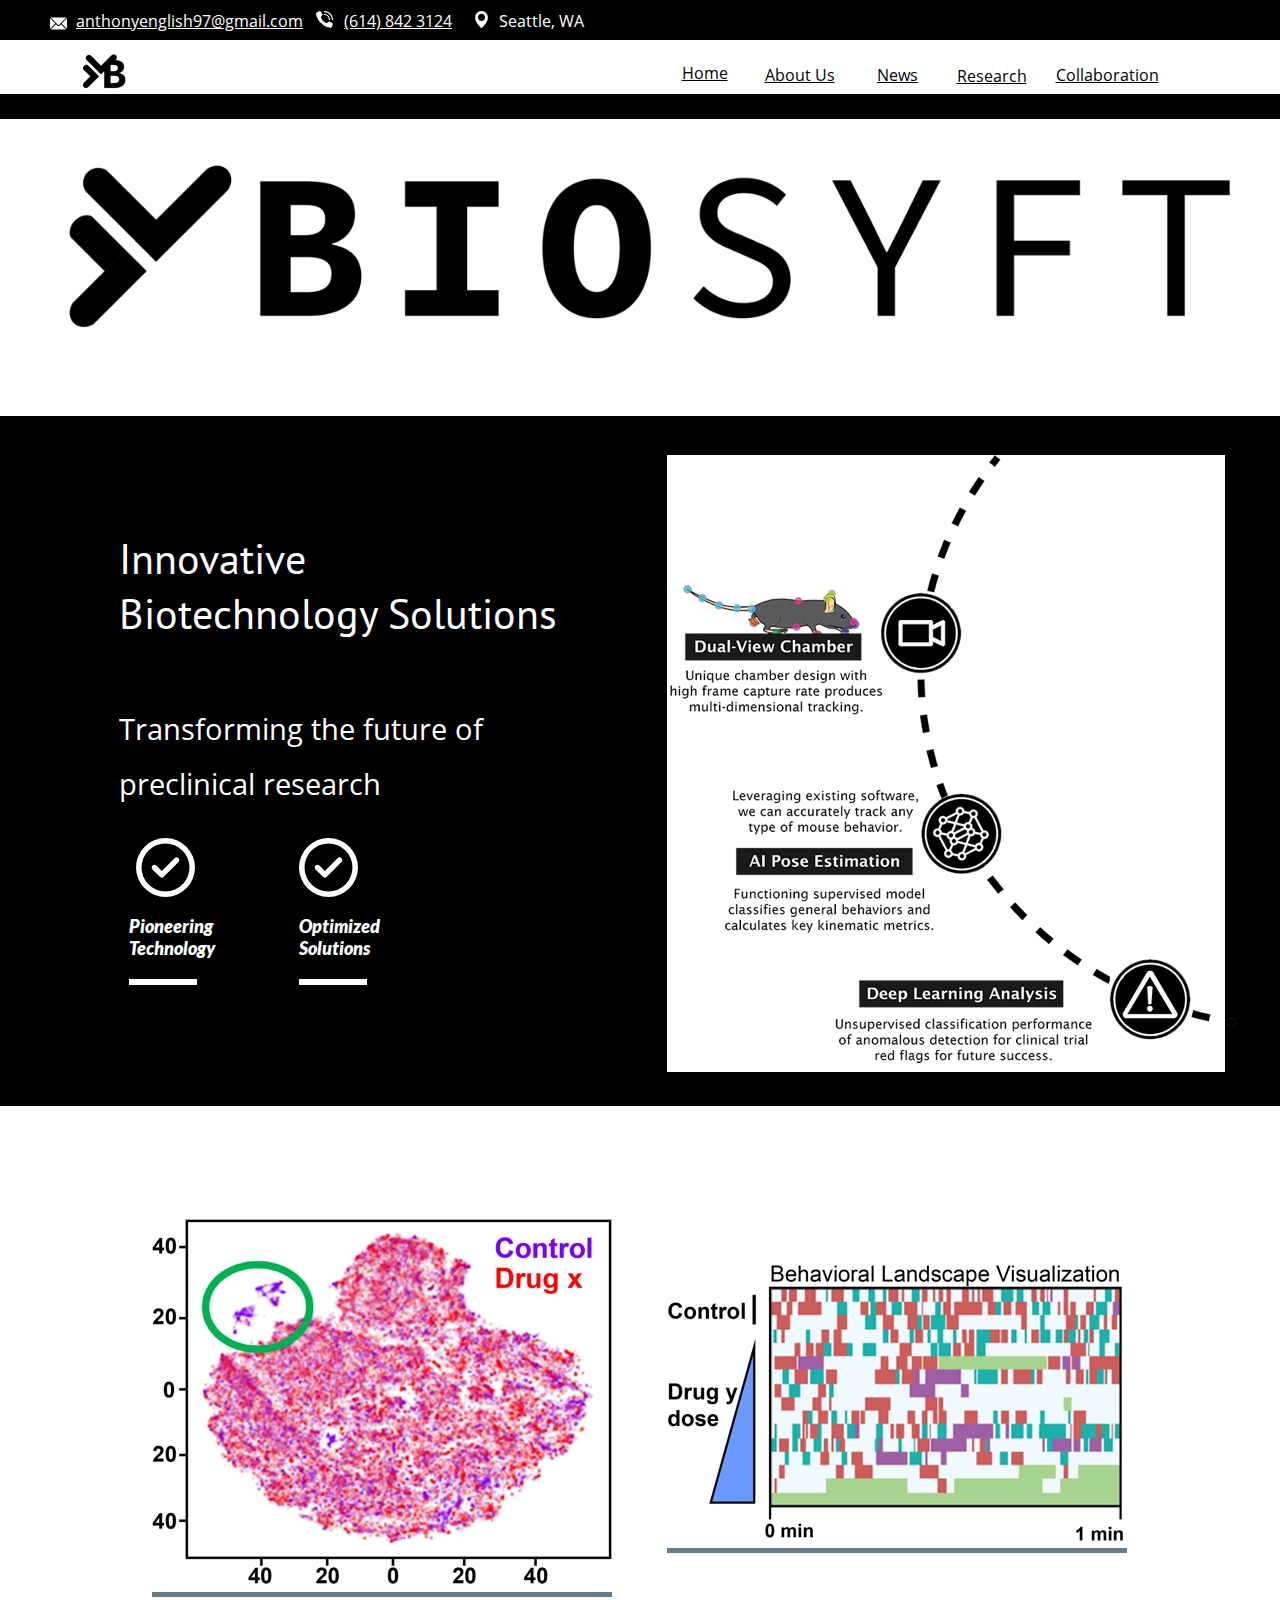
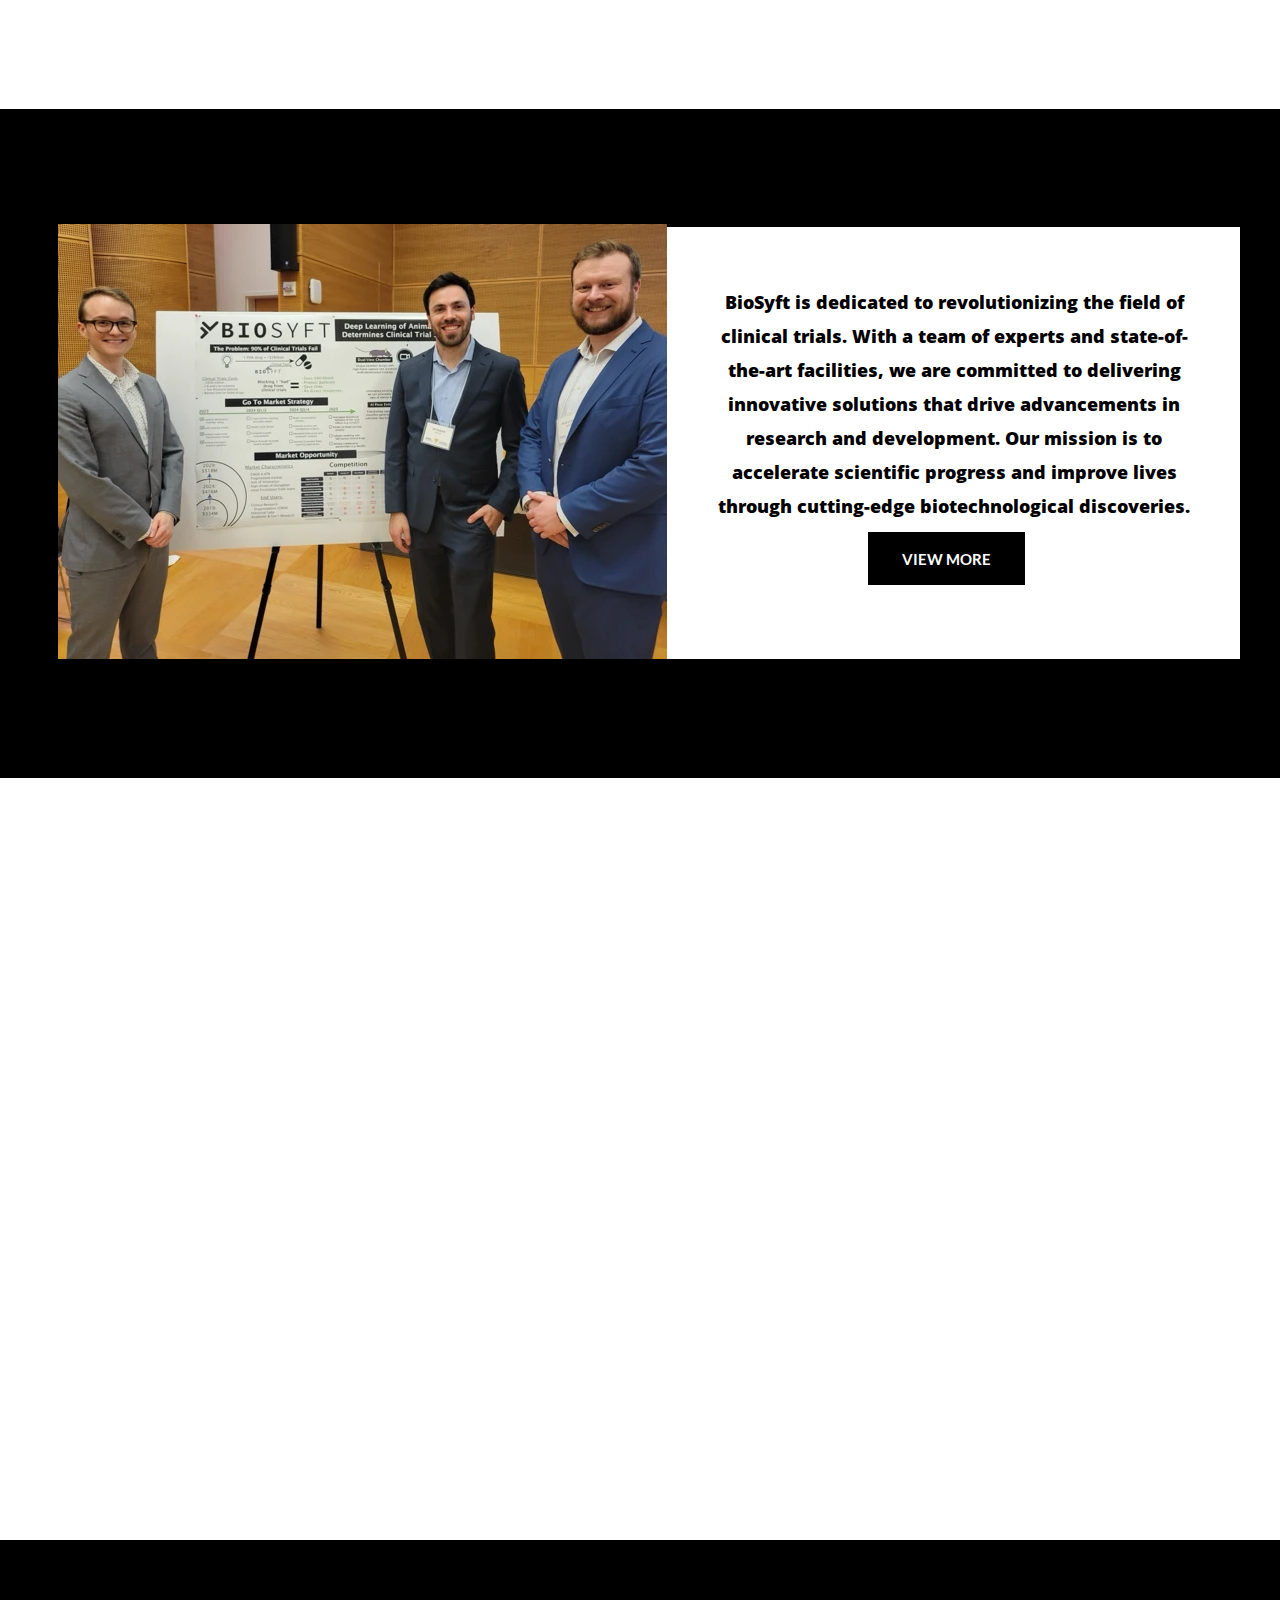
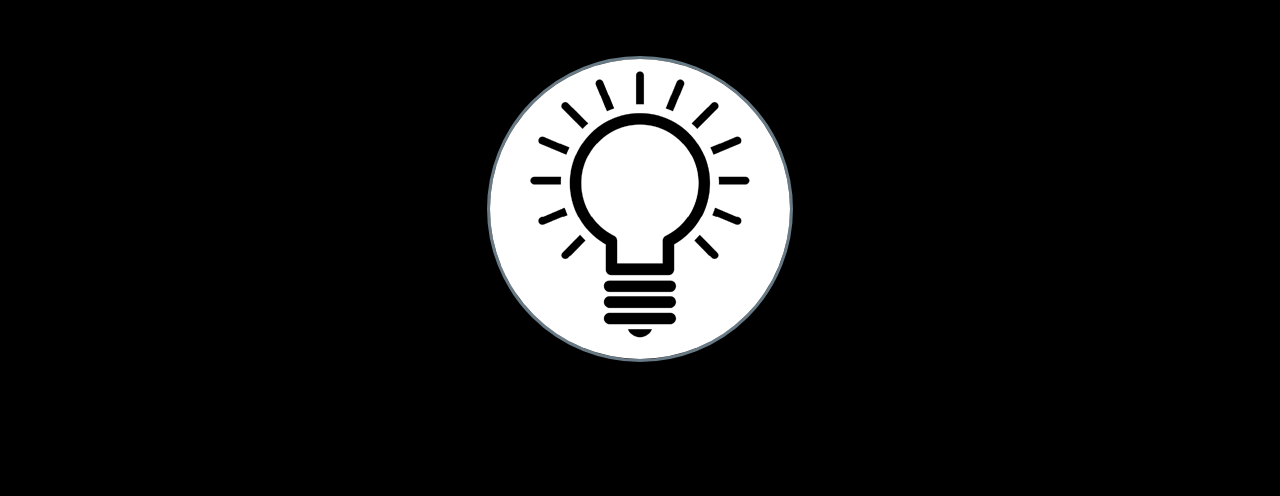
==== commit a0f00631: "updated website" ====
--- a/index.html
+++ b/index.html
@@ -8,113 +8,129 @@
 <meta name="robots" content="max-image-preview:large">
 <meta name="viewport" content="width=device-width,initial-scale=1,shrink-to-fit=no">
 <style>.anim{visibility:hidden}</style>
+<link rel="preload" href="css/OpenSans-Regular.woff2" as="font" crossorigin>
 <link rel="preload" href="css/OpenSans-ExtraBold.woff2" as="font" crossorigin>
-<link rel="preload" href="css/Lato-Black.woff2" as="font" crossorigin>
-<style>html,body{-webkit-text-zoom:reset !important}@font-face{font-display:block;font-family:"Open Sans 1";src:url('css/OpenSans-Regular.woff2') format('woff2'),url('css/OpenSans-Regular.woff') format('woff');font-weight:400}@font-face{font-display:block;font-family:"PT Sans";src:url('css/PT_Sans-Web-Regular.woff2') format('woff2'),url('css/PT_Sans-Web-Regular.woff') format('woff');font-weight:400}@font-face{font-display:block;font-family:"Lato 9";src:url('css/Lato-BlackItalic.woff2') format('woff2'),url('css/Lato-BlackItalic.woff') format('woff');font-weight:900;font-style:italic}@font-face{font-display:block;font-family:"Open Sans 4";src:url('css/OpenSans-ExtraBold.woff2') format('woff2'),url('css/OpenSans-ExtraBold.woff') format('woff');font-weight:800}@font-face{font-display:block;font-family:"Lato 3";src:url('css/Lato-Bold.woff2') format('woff2'),url('css/Lato-Bold.woff') format('woff');font-weight:700}@font-face{font-display:block;font-family:"Lato 4";src:url('css/Lato-Black.woff2') format('woff2'),url('css/Lato-Black.woff') format('woff');font-weight:900}@font-face{font-display:block;font-family:"Lato 1";src:url('css/Lato-Light.woff2') format('woff2'),url('css/Lato-Light.woff') format('woff');font-weight:300}@font-face{font-display:block;font-family:"Hanken Grotesk 3";src:url('css/HankenGrotesk[wght].woff2') format('woff2'),url('css/HankenGrotesk[wght].woff') format('woff');font-weight:400;font-style:normal}body>div{font-size:0}p,span,h1,h2,h3,h4,h5,h6,a,li{margin:0;word-spacing:normal;word-wrap:break-word;-ms-word-wrap:break-word;pointer-events:auto;-ms-text-size-adjust:none !important;-moz-text-size-adjust:none !important;-webkit-text-size-adjust:none !important;text-size-adjust:none !important;max-height:10000000px}sup{font-size:inherit;vertical-align:baseline;position:relative;top:-0.4em}sub{font-size:inherit;vertical-align:baseline;position:relative;top:0.4em}ul{display:block;word-spacing:normal;word-wrap:break-word;line-break:normal;list-style-type:none;padding:0;margin:0;-moz-padding-start:0;-khtml-padding-start:0;-webkit-padding-start:0;-o-padding-start:0;-padding-start:0;-webkit-margin-before:0;-webkit-margin-after:0}li{display:block;white-space:normal}[data-marker]::before{content:attr(data-marker) ' ';-webkit-user-select:none;-khtml-user-select:none;-moz-user-select:none;-ms-user-select:none;-o-user-select:none;user-select:none}li p{-webkit-touch-callout:none;-webkit-user-select:none;-khtml-user-select:none;-moz-user-select:none;-ms-user-select:none;-o-user-select:none;user-select:none}form{display:inline-block}a{text-decoration:inherit;color:inherit;-webkit-tap-highlight-color:rgba(0,0,0,0)}textarea{resize:none}.shm-l{float:left;clear:left}.shm-r{float:right;clear:right;shape-outside:content-box}.btf{display:none}.plyr{min-width:0 !important}html{font-family:sans-serif}body{font-size:0;margin:0;--z:1;zoom:var(--z)}audio,video{display:inline-block;vertical-align:baseline}audio:not([controls]){display:none;height:0}[hidden],template{display:none}a{background:0 0;outline:0}b,strong{font-weight:700}dfn{font-style:italic}h1,h2,h3,h4,h5,h6{font-size:1em;line-height:1;margin:0}img{border:0}svg:not(:root){overflow:hidden}button,input,optgroup,select,textarea{color:inherit;font:inherit;margin:0}button{overflow:visible}button,select{text-transform:none}button,html input[type=button],input[type=submit]{-webkit-appearance:button;cursor:pointer;box-sizing:border-box;white-space:normal}input[type=date],input[type=email],input[type=number],input[type=password],input[type=text],textarea{-webkit-appearance:none;appearance:none;box-sizing:border-box}button[disabled],html input[disabled]{cursor:default}button::-moz-focus-inner,input::-moz-focus-inner{border:0;padding:0}input{line-height:normal}input[type=checkbox],input[type=radio]{box-sizing:border-box;padding:0}input[type=number]::-webkit-inner-spin-button,input[type=number]::-webkit-outer-spin-button{height:auto}input[type=search]{-webkit-appearance:textfield;-moz-box-sizing:content-box;-webkit-box-sizing:content-box;box-sizing:content-box}input[type=search]::-webkit-search-cancel-button,input[type=search]::-webkit-search-decoration{-webkit-appearance:none}textarea{overflow:auto;box-sizing:border-box;border-color:#ddd}optgroup{font-weight:700}table{border-collapse:collapse;border-spacing:0}td,th{padding:0}blockquote{margin-block-start:0;margin-block-end:0;margin-inline-start:0;margin-inline-end:0}:-webkit-full-screen-ancestor:not(iframe){-webkit-clip-path:initial !important}
-html{-webkit-font-smoothing:antialiased; -moz-osx-font-smoothing:grayscale}@-webkit-keyframes fadeInUp{from{opacity:0;-webkit-transform:translate3d(0,100%,0)}to{opacity:1;-webkit-transform:translate3d(0, 0, 0)}}@keyframes fadeInUp{from{opacity:0;transform:translate3d(0,100%,0)}to{opacity:1;transform:translate3d(0, 0, 0)}}.fadeInUp{-webkit-animation-name:fadeInUp;animation-name:fadeInUp}
-.animated{-webkit-animation-fill-mode:both;animation-fill-mode:both}.animated.infinite{-webkit-animation-iteration-count:infinite;animation-iteration-count:infinite}@-webkit-keyframes fadeInUpSubtle{from{opacity:0;-webkit-transform:translate3d(0,30px,0)}to{opacity:1;-webkit-transform:translate3d(0, 0, 0)}}@keyframes fadeInUpSubtle{from{opacity:0;transform:translate3d(0,30px,0)}to{opacity:1;transform:translate3d(0, 0, 0)}}.fadeInUpSubtle{-webkit-animation-name:fadeInUpSubtle;animation-name:fadeInUpSubtle}
-#b{background-color:#fff}.v5{display:block;vertical-align:top}.ps21{position:relative;margin-top:0}.s24{width:100%;min-width:1200px;height:102px;padding-bottom:0}.c7{border:0;-webkit-border-radius:0;-moz-border-radius:0;border-radius:0;background-color:#fff}.z15{z-index:1;pointer-events:none}.ps22{display:inline-block;width:0;height:0}.v6{display:inline-block;vertical-align:top}.s25{width:100%;min-width:1200px;min-height:40px}.c8{border:0;-webkit-border-radius:0;-moz-border-radius:0;border-radius:0;background-color:#000}.z16{z-index:11}.ps23{position:relative;margin-top:-30px}.s26{width:1200px;margin-left:auto;margin-right:auto;min-height:44px}.ps24{position:relative;margin-left:71px;margin-top:0}.s27{min-width:843px;width:843px;min-height:44px}.ps25{position:relative;margin-left:0;margin-top:1px}.s28{min-width:17px;width:17px;min-height:17px;height:17px}.z17{z-index:12;pointer-events:auto}.i4{position:absolute;left:0;min-width:17px;max-width:17px;min-height:17px;max-height:17px;top:0;color:#fff}.ps26{position:relative;margin-left:12px;margin-top:0}.s29{min-width:139px;width:139px;overflow:hidden;height:44px}.z18{z-index:15;pointer-events:auto}.p2{text-indent:0;padding-bottom:0;padding-right:0;text-align:left}.f5{font-family:"Open Sans 1";font-size:16px;font-size:calc(16px * var(--f));line-height:1.376;font-weight:400;font-style:normal;text-decoration:none;text-transform:none;letter-spacing:normal;color:#fff;background-color:initial;text-shadow:none}.f5:hover{}.ps27{position:relative;margin-left:13px;margin-top:1px}.z19{z-index:16;pointer-events:auto}.ps28{position:relative;margin-left:10px;margin-top:0}.s30{min-width:120px;width:120px;overflow:hidden;height:22px}.z20{z-index:18;pointer-events:auto}.ps29{position:relative;margin-left:13px;margin-top:1px}.z21{z-index:13;pointer-events:auto}.ps30{position:relative;margin-left:10px;margin-top:0}.s31{min-width:139px;width:139px;overflow:hidden;height:44px}.z22{z-index:14;pointer-events:auto}.ps31{position:relative;margin-left:235px;margin-top:2px}.s32{min-width:101px;width:101px;min-height:16px}.z23{z-index:17}.ps32{position:relative;margin-left:0;margin-top:0}.s33{min-width:16px;width:16px;min-height:16px;height:16px}.z24{pointer-events:auto}.i5{position:absolute;left:0;min-width:16px;max-width:16px;min-height:16px;max-height:16px;top:0;color:#fff}.ps33{position:relative;margin-left:28px;margin-top:0}.ps34{position:relative;margin-left:25px;margin-top:0}.ps35{margin-top:-14px;top:0;position:-webkit-sticky;position:-moz-sticky;position:-o-sticky;position:-ms-sticky;position:sticky}.s34{width:100%;min-width:1200px;min-height:62px}.z25{z-index:2}.c10{-webkit-border-radius:0;-moz-border-radius:0;border-radius:0}.z26{z-index:3}.c11{position:absolute;width:100%;min-height:62px;-webkit-border-radius:0;-moz-border-radius:0;border-radius:0;box-shadow:0 2px 20px rgba(0,0,0,.2)}.c12{position:absolute;border:0;-webkit-border-radius:0;-moz-border-radius:0;border-radius:0;background-color:#fff}.s35{width:100%;height:100%;box-sizing:border-box}.ps36{position:relative;margin-top:-55px}.s36{width:1200px;margin-left:auto;margin-right:auto;min-height:48px}.ps37{position:relative;margin-left:40px;margin-top:0}.s37{min-width:1133px;width:1133px;min-height:48px}.s38{min-width:48px;width:48px;min-height:48px;height:48px}.z27{z-index:4;pointer-events:auto}.i6{position:absolute;left:0;width:48px;height:39px;top:5px;border:0}.v7{display:inline-block;vertical-align:top}.ps38{position:relative;margin-left:555px;margin-top:17px}.s39{min-width:75px;width:75px;overflow:hidden;height:26px}.z28{z-index:5;pointer-events:auto}.p3{text-indent:0;padding-bottom:0;padding-right:0;text-align:center}.f6{font-family:"Open Sans 1";font-size:16px;font-size:calc(16px * var(--f));line-height:1.376;font-weight:400;font-style:normal;text-decoration:none;text-transform:none;letter-spacing:normal;color:#000;background-color:initial;text-shadow:none}.f6:hover{}.ps39{position:relative;margin-left:16px;margin-top:17px}.z29{z-index:6;pointer-events:auto}.z30{z-index:7;pointer-events:auto}.z31{z-index:8;pointer-events:auto}.z32{z-index:9;pointer-events:auto}.z33{z-index:10;pointer-events:auto}.s40{width:100%;min-width:1200px;min-height:690px;padding-bottom:0}.z34{z-index:22;pointer-events:none}.s41{width:1200px;margin-left:auto;margin-right:auto;min-height:690px}.s42{min-width:1185px;width:1185px;min-height:690px}.s43{min-width:600px;width:600px;min-height:690px;line-height:0}.s44{min-width:600px;width:600px;min-height:690px}.z35{z-index:24}.ps40{position:relative;margin-left:79px;margin-top:115px}.s45{min-width:449px;width:449px;overflow:hidden;height:147px}.z36{z-index:25;pointer-events:auto}.f7{font-family:"PT Sans";font-size:42px;font-size:calc(42px * var(--f));line-height:1.311;font-weight:400;font-style:normal;text-decoration:none;text-transform:none;letter-spacing:normal;color:#fff;background-color:initial;text-shadow:none}.f7:hover{}.ps41{position:relative;margin-left:96px;margin-top:152px}.s46{min-width:236px;width:236px;min-height:69px}.s47{min-width:73px;width:73px;overflow:hidden;height:69px}.z37{z-index:28;pointer-events:auto}.f8{font-family:Arial, Helvetica, sans-serif;font-size:59px;font-size:calc(59px * var(--f));line-height:1.154;letter-spacing:normal;color:#fff;background-color:initial}.f8:hover{}.s48{display:inline-block;height:59px;margin-right:0;padding-right:0;text-indent:initial;transform-origin:50% 100%;transform:scale(1.000) translateY(8px)}.ps42{position:relative;margin-left:90px;margin-top:0}.z38{z-index:31;pointer-events:auto}.ps43{position:relative;margin-left:89px;margin-top:16px}.s49{min-width:288px;width:288px;min-height:56px}.s50{min-width:118px;width:118px;overflow:hidden;height:56px}.z39{z-index:29;pointer-events:auto}.f9{font-family:"Lato 9";font-size:18px;font-size:calc(18px * var(--f));line-height:1.223;font-weight:900;font-style:italic;text-decoration:none;text-transform:none;letter-spacing:normal;color:#fff;background-color:initial;text-shadow:none}.f9:hover{}.ps44{position:relative;margin-left:52px;margin-top:0}.z40{z-index:30;pointer-events:auto}.ps45{position:relative;margin-left:89px;margin-top:8px}.s51{min-width:238px;width:238px;min-height:6px}.s52{min-width:68px;width:68px;min-height:6px}.z41{z-index:32}.ps46{position:relative;margin-left:102px;margin-top:0}.z42{z-index:33}.ps47{position:relative;margin-left:79px;margin-top:-405px}.s53{min-width:449px;width:449px;overflow:hidden;height:115px}.z43{z-index:26;pointer-events:auto}.f10{font-family:"Open Sans 1";font-size:29px;font-size:calc(29px * var(--f));line-height:1.898;font-weight:400;font-style:normal;text-decoration:none;text-transform:none;letter-spacing:normal;color:#fff;background-color:initial;text-shadow:none}.f10:hover{}.ps48{position:relative;margin-left:27px;margin-top:39px}.s54{min-width:558px;width:558px;min-height:617px;line-height:0}.ps49{position:relative;margin-left:0;margin-top:0}.s55{min-width:558px;width:558px;min-height:617px;height:617px}.z44{z-index:23;pointer-events:auto}.i7{position:absolute;left:0;width:558px;height:617px;top:0;border:0}.ps50{position:relative;margin-left:25px;margin-top:-617px}.s56{min-width:527px;width:527px;min-height:608px;height:608px}.z45{z-index:27;pointer-events:auto}.i8{position:absolute;left:0;width:527px;height:608px;top:0;border:0}.s57{width:100%;min-width:1200px;min-height:320px;padding-bottom:0}.c14{border:0;-webkit-border-radius:0;-moz-border-radius:0;border-radius:0;background-color:#b8c8d2}.z46{z-index:34;pointer-events:none}.s58{width:100%;min-width:1200px;min-height:320px}.c15{border:0;-webkit-border-radius:0;-moz-border-radius:0;border-radius:0;background-color:#fff;background-repeat:no-repeat;background-position:50% 50%;background-size:contain;background-image:url(images/logo2-640.png)}.webp .c15{background-image:url(images/logo2-640.webp)}.c16{display:block;position:relative;pointer-events:none;width:max(1200px, 100%);overflow:hidden;margin-top:0;z-index:39;min-height:669px}.s59{width:100%;min-width:1200px;min-height:669px;padding-bottom:0}.z47{pointer-events:none}.ps51{position:relative;margin-top:119px}.s60{width:1200px;margin-left:auto;margin-right:auto;min-height:550px}.ps52{position:relative;margin-left:119px;margin-top:0}.s61{min-width:962px;width:962px;min-height:550px}.s62{min-width:962px;width:962px;min-height:550px;line-height:0}.s63{min-width:962px;width:962px;min-height:432px}.c17{border:0;-webkit-border-radius:0;-moz-border-radius:0;border-radius:0;background-color:#fff;box-shadow:0 2px 20px rgba(0,0,0,.2)}.z48{z-index:35}.s64{min-width:481px;width:481px;min-height:432px;height:432px}.z49{z-index:36;pointer-events:auto}.i9{position:absolute;left:0;width:481px;height:432px;top:0;border:0}.ps53{position:relative;margin-left:453px;margin-top:-375px}.s65{min-width:476px;width:476px;overflow:hidden;height:493px}.z50{z-index:37;pointer-events:auto}.f11{font-family:"Open Sans 4";font-size:18px;font-size:calc(18px * var(--f));line-height:1.890;font-weight:800;font-style:normal;text-decoration:none;text-transform:none;letter-spacing:normal;color:#000;background-color:initial;text-shadow:none}.f11:hover{}.v8{display:inline-block;vertical-align:top;overflow:hidden;outline:0}.ps54{position:relative;margin-left:612px;margin-top:-246px}.s66{min-width:157px;min-height:53px;box-sizing:border-box;width:157px;height:18px;padding-right:0}.c18{border:0;-webkit-border-radius:0;-moz-border-radius:0;border-radius:0;background-color:#000;color:#fff;transition:color 0.20s, border-color 0.20s, background-color 0.20s, background-image 0.20s;transition-timing-function:linear}.z51{z-index:38;pointer-events:auto}.a2{display:inline-block;width:100%;height:100%}.f12{font-family:"Lato 3";font-size:15px;font-size:calc(15px * var(--f));line-height:1.201;font-weight:700;font-style:normal;text-decoration:none;text-transform:none;letter-spacing:normal;text-shadow:none;text-indent:0;text-align:center;cursor:pointer;padding-top:18px;padding-bottom:17px}.c18:hover{background-color:#82939e;background-clip:padding-box;border-color:#000;color:#000}.c18:active{background-color:#52646f;transition:initial;color:#fff}body{--d:0;--s:1200}@media (max-width:1199px) {.s24{min-width:320px;height:87px}.s25{min-width:320px;min-height:42px}.ps23{margin-top:-37px}.s26{width:320px;min-height:32px}.ps24{margin-left:10px}.s27{min-width:197px;width:197px;min-height:32px}.s28{min-width:12px;width:12px;min-height:12px;height:12px}.i4{min-width:12px;max-width:12px;min-height:12px;max-height:12px}.ps26{margin-left:3px}.s29{min-width:88px;width:88px;height:15px}.f5{font-size:14px;font-size:calc(14px * var(--f));line-height:1.358}.ps27{margin-left:11px}.ps28{margin-left:5px}.s30{min-width:66px;width:66px;height:15px}.ps29{margin-left:0;margin-top:4px}.ps30{margin-left:3px;margin-top:4px}.s31{min-width:88px;width:88px;height:13px}.ps31{margin-left:11px;margin-top:4px}.s32{min-width:71px;width:71px;min-height:12px}.s33{min-width:12px;width:12px;min-height:12px;height:12px}.i5{min-width:12px;max-width:12px;min-height:12px;max-height:12px}.ps33{margin-left:27px}.ps34{margin-left:8px}.ps35{margin-top:5px}.s34{min-width:320px;min-height:45px}.c11{min-height:45px}.ps36{margin-top:-39px}.s36{width:320px;min-height:35px}.ps37{margin-left:11px}.s37{min-width:35px;width:35px;min-height:35px}.s38{min-width:35px;width:35px;min-height:35px;height:35px}.i6{width:35px;height:29px;top:3px}.v7{display:none}.s40{min-width:320px;min-height:488px}.s41{width:320px;min-height:488px}.s42{min-width:316px;width:316px;min-height:488px}.s43{min-width:253px;width:253px;min-height:488px}.s44{min-width:253px;width:253px;min-height:488px}.ps40{margin-left:21px;margin-top:63px}.s45{min-width:208px;width:208px;height:90px}.f7{font-size:22px;font-size:calc(22px * var(--f));line-height:1.274}.ps41{margin-left:21px;margin-top:184px}.s46{min-width:153px;width:153px;min-height:45px}.s47{min-width:43px;width:43px;height:45px}.f8{font-size:35px;font-size:calc(35px * var(--f));line-height:1.144}.s48{height:35px;transform:scale(1.000) translateY(5px)}.ps42{margin-left:67px}.ps43{margin-left:21px;margin-top:0}.s49{min-width:208px;width:208px;min-height:41px}.s50{min-width:98px;width:98px;height:41px}.f9{font-size:14px;font-size:calc(14px * var(--f));line-height:1.215}.ps44{margin-left:12px}.ps45{margin-left:21px;margin-top:0}.s51{min-width:159px;width:159px;min-height:5px}.s52{min-width:49px;width:49px;min-height:3px}.ps46{margin-left:61px;margin-top:2px}.ps47{margin-left:21px;margin-top:-335px}.s53{min-width:208px;width:208px;height:169px}.f10{font-family:"Hanken Grotesk 3";line-height:1.829}.ps48{margin-left:167px;margin-top:-326px}.s54{min-width:148px;width:148px;min-height:166px}.ps49{margin-top:1px}.s55{min-width:148px;width:148px;min-height:164px;height:164px}.i7{width:148px;height:164px}.ps50{margin-left:6px;margin-top:-167px}.s56{min-width:140px;width:140px;min-height:162px;height:162px}.i8{width:140px;height:162px}.s57{min-width:320px;min-height:269px}.s58{min-width:320px;min-height:269px}.c16{width:max(320px, 100%);min-height:697px}.s59{min-width:320px;min-height:697px}.ps51{margin-top:48px}.s60{width:320px;min-height:600px}.ps52{margin-left:13px}.s61{min-width:294px;width:294px;min-height:600px}.s62{min-width:294px;width:294px;min-height:600px}.s63{min-width:294px;width:294px;min-height:600px}.s64{min-width:294px;width:294px;min-height:231px;height:231px}.i9{width:294px;height:231px}.ps53{margin-left:16px;margin-top:-348px}.s65{min-width:262px;width:262px;height:240px}.f11{font-family:"Lato 4";font-size:16px;font-size:calc(16px * var(--f));line-height:1.688;font-weight:900}.ps54{margin-left:16px;margin-top:-78px}.s66{min-width:150px;min-height:36px;width:150px;height:17px}.f12{font-size:14px;font-size:calc(14px * var(--f));line-height:1.215;padding-top:10px;padding-bottom:9px}body{--d:1;--s:320}}@media (min-width:320px) {.c15{background-image:url(images/logo2-960.png)}.webp .c15{background-image:url(images/logo2-960.webp)}}@media (min-width:480px) {.c15{background-image:url(images/logo2-1536.png)}.webp .c15{background-image:url(images/logo2-1536.webp)}}@media (min-width:768px) {.c15{background-image:url(images/logo2-1920.png)}.webp .c15{background-image:url(images/logo2-1920.webp)}}@media (min-width:960px) {.c15{background-image:url(images/logo2-1200.png)}.webp .c15{background-image:url(images/logo2-1200.webp)}}@media (min-width:960px) and (-webkit-min-device-pixel-ratio:1.7),(min-width:960px) and (min-resolution:144dpi) {.c15{background-image:url(images/logo2-2400.png)}.webp .c15{background-image:url(images/logo2-2400.webp)}}@media (min-width:1200px) {.c15{background-image:url(images/logo2-1557.png)}.webp .c15{background-image:url(images/logo2-1557.webp)}}@media (min-width:1200px) and (-webkit-min-device-pixel-ratio:1.7),(min-width:1200px) and (min-resolution:144dpi) {.c15{background-image:url(images/logo2-3114.png)}.webp .c15{background-image:url(images/logo2-3114.webp)}}@media (min-width:1600px) {.c15{background-image:url(images/logo2-1557.png)}.webp .c15{background-image:url(images/logo2-1557.webp)}}@media (min-width:1600px) and (-webkit-min-device-pixel-ratio:1.7),(min-width:1600px) and (min-resolution:144dpi) {.c15{background-image:url(images/logo2-3114.png)}.webp .c15{background-image:url(images/logo2-3114.webp)}}@media (min-width:2000px) {.c15{background-image:url(images/logo2-1557.png)}.webp .c15{background-image:url(images/logo2-1557.webp)}}@media (min-width:2000px) and (-webkit-min-device-pixel-ratio:1.7),(min-width:2000px) and (min-resolution:144dpi) {.c15{background-image:url(images/logo2-3114.png)}.webp .c15{background-image:url(images/logo2-3114.webp)}}</style>
+<link rel="preload" href="css/HankenGrotesk_wght_.woff2" as="font" crossorigin>
+<style>html,body{-webkit-text-zoom:reset !important}@font-face{font-display:block;font-family:"Open Sans 1";src:url('css/OpenSans-Regular.woff2') format('woff2'),url('css/OpenSans-Regular.woff') format('woff');font-weight:400}@font-face{font-display:block;font-family:"PT Sans";src:url('css/PT_Sans-Web-Regular.woff2') format('woff2'),url('css/PT_Sans-Web-Regular.woff') format('woff');font-weight:400}@font-face{font-display:block;font-family:"Lato 9";src:url('css/Lato-BlackItalic.woff2') format('woff2'),url('css/Lato-BlackItalic.woff') format('woff');font-weight:900;font-style:italic}@font-face{font-display:block;font-family:"Open Sans 4";src:url('css/OpenSans-ExtraBold.woff2') format('woff2'),url('css/OpenSans-ExtraBold.woff') format('woff');font-weight:800}@font-face{font-display:block;font-family:"Lato 3";src:url('css/Lato-Bold.woff2') format('woff2'),url('css/Lato-Bold.woff') format('woff');font-weight:700}@font-face{font-display:block;font-family:"Lato 4";src:url('css/Lato-Black.woff2') format('woff2'),url('css/Lato-Black.woff') format('woff');font-weight:900}@font-face{font-display:block;font-family:"Lato 1";src:url('css/Lato-Light.woff2') format('woff2'),url('css/Lato-Light.woff') format('woff');font-weight:300}@font-face{font-display:block;font-family:"Hanken Grotesk 3";src:url('css/HankenGrotesk_wght_.woff2') format('woff2'),url('css/HankenGrotesk_wght_.woff') format('woff');font-weight:400;font-style:normal}body>div{font-size:0}p,span,h1,h2,h3,h4,h5,h6,a,li{margin:0;word-spacing:normal;word-wrap:break-word;-ms-word-wrap:break-word;pointer-events:auto;-ms-text-size-adjust:none !important;-moz-text-size-adjust:none !important;-webkit-text-size-adjust:none !important;text-size-adjust:none !important;max-height:10000000px}sup{font-size:inherit;vertical-align:baseline;position:relative;top:-0.4em}sub{font-size:inherit;vertical-align:baseline;position:relative;top:0.4em}ul{display:block;word-spacing:normal;word-wrap:break-word;line-break:normal;list-style-type:none;padding:0;margin:0;-moz-padding-start:0;-khtml-padding-start:0;-webkit-padding-start:0;-o-padding-start:0;-padding-start:0;-webkit-margin-before:0;-webkit-margin-after:0}li{display:block;white-space:normal}[data-marker]::before{content:attr(data-marker) ' ';-webkit-user-select:none;-khtml-user-select:none;-moz-user-select:none;-ms-user-select:none;-o-user-select:none;user-select:none}li p{-webkit-touch-callout:none;-webkit-user-select:none;-khtml-user-select:none;-moz-user-select:none;-ms-user-select:none;-o-user-select:none;user-select:none}form{display:inline-block}a{text-decoration:inherit;color:inherit;-webkit-tap-highlight-color:rgba(0,0,0,0)}textarea{resize:none}.shm-l{float:left;clear:left}.shm-r{float:right;clear:right;shape-outside:content-box}.btf{display:none}.plyr{min-width:0 !important}html{font-family:sans-serif}body{font-size:0;margin:0;--z:1;zoom:var(--z)}audio,video{display:inline-block;vertical-align:baseline}audio:not([controls]){display:none;height:0}[hidden],template{display:none}a{background:0 0;outline:0}b,strong{font-weight:700}dfn{font-style:italic}h1,h2,h3,h4,h5,h6{font-size:1em;line-height:1;margin:0}img{border:0}svg:not(:root){overflow:hidden}button,input,optgroup,select,textarea{color:inherit;font:inherit;margin:0}button{overflow:visible}button,select{text-transform:none}button,html input[type=button],input[type=submit]{-webkit-appearance:button;cursor:pointer;box-sizing:border-box;white-space:normal}input[type=date],input[type=email],input[type=number],input[type=password],input[type=text],textarea{-webkit-appearance:none;appearance:none;box-sizing:border-box}button[disabled],html input[disabled]{cursor:default}button::-moz-focus-inner,input::-moz-focus-inner{border:0;padding:0}input{line-height:normal}input[type=checkbox],input[type=radio]{box-sizing:border-box;padding:0}input[type=number]::-webkit-inner-spin-button,input[type=number]::-webkit-outer-spin-button{height:auto}input[type=search]{-webkit-appearance:textfield;-moz-box-sizing:content-box;-webkit-box-sizing:content-box;box-sizing:content-box}input[type=search]::-webkit-search-cancel-button,input[type=search]::-webkit-search-decoration{-webkit-appearance:none}textarea{overflow:auto;box-sizing:border-box;border-color:#ddd}optgroup{font-weight:700}table{border-collapse:collapse;border-spacing:0}td,th{padding:0}blockquote{margin-block-start:0;margin-block-end:0;margin-inline-start:0;margin-inline-end:0}:-webkit-full-screen-ancestor:not(iframe){-webkit-clip-path:initial !important}
+html{-webkit-font-smoothing:antialiased; -moz-osx-font-smoothing:grayscale}@-webkit-keyframes fadeInUpSubtle{from{opacity:0;-webkit-transform:translate3d(0,30px,0)}to{opacity:1;-webkit-transform:translate3d(0, 0, 0)}}@keyframes fadeInUpSubtle{from{opacity:0;transform:translate3d(0,30px,0)}to{opacity:1;transform:translate3d(0, 0, 0)}}.fadeInUpSubtle{-webkit-animation-name:fadeInUpSubtle;animation-name:fadeInUpSubtle}
+.animated{-webkit-animation-fill-mode:both;animation-fill-mode:both}.animated.infinite{-webkit-animation-iteration-count:infinite;animation-iteration-count:infinite}#b{background-color:#fff}.v5{display:block;vertical-align:top}.ps27{position:relative;margin-top:0}.s33{width:100%;min-width:1200px;min-height:102px;padding-bottom:0}.c10{border:0;-webkit-border-radius:0;-moz-border-radius:0;border-radius:0;background-color:#fff}.z17{z-index:1;pointer-events:none}.ps28{display:inline-block;width:0;height:0}.v6{display:inline-block;vertical-align:top}.s34{width:100%;min-width:1200px;min-height:40px}.c11{border:0;-webkit-border-radius:0;-moz-border-radius:0;border-radius:0;background-color:#000}.z18{z-index:2}.ps29{position:relative;margin-top:10px}.s35{width:1200px;margin-left:auto;margin-right:auto;min-height:22px}.ps30{position:relative;margin-left:10px;margin-top:0}.s36{min-width:440px;width:440px;min-height:22px}.ps31{position:relative;margin-left:0;margin-top:5px}.s37{min-width:17px;width:17px;min-height:17px;height:17px}.z19{z-index:10;pointer-events:auto}.i5{position:absolute;left:0;min-width:17px;max-width:17px;min-height:17px;max-height:17px;top:0;color:#fff}.ps32{position:relative;margin-left:249px;margin-top:1px}.z20{z-index:9;pointer-events:auto}.ps33{position:relative;margin-left:11px;margin-top:0}.s38{min-width:120px;width:120px;overflow:hidden;height:22px}.z21{z-index:12;pointer-events:auto}.p3{text-indent:0;padding-bottom:0;padding-right:0;text-align:left}.f7{font-family:"Open Sans 1";font-size:16px;font-size:calc(16px * var(--f));line-height:1.376;font-weight:400;font-style:normal;text-decoration:underline;text-transform:none;letter-spacing:normal;color:#fff;background-color:initial;text-shadow:none}.ps34{position:relative;margin-left:9px;margin-top:1px}.z22{z-index:13;pointer-events:auto}.ps35{position:relative;margin-top:-30px}.s39{width:1200px;margin-left:auto;margin-right:auto;min-height:92px}.ps36{position:relative;margin-left:36px;margin-top:0}.s40{min-width:1086px;width:1086px;min-height:92px}.ps37{position:relative;margin-left:0;margin-top:0}.s41{min-width:242px;width:242px;min-height:85px;line-height:0}.ps38{position:relative;margin-left:0;margin-top:0}.s42{min-width:242px;width:242px;overflow:hidden;height:44px}.z23{z-index:11;pointer-events:auto}.ps39{position:relative;margin-left:4px;margin-top:-7px}.s43{min-width:48px;width:48px;min-height:48px;height:48px}.z24{z-index:6;pointer-events:auto}.i6{position:absolute;left:0;width:48px;height:39px;top:5px;border:0}.ps40{position:relative;margin-left:181px;margin-top:0}.s44{min-width:139px;width:139px;overflow:hidden;height:44px}.z25{z-index:14;pointer-events:auto}.f8{font-family:"Open Sans 1";font-size:16px;font-size:calc(16px * var(--f));line-height:1.376;font-weight:400;font-style:normal;text-decoration:none;text-transform:none;letter-spacing:normal;color:#fff;background-color:initial;text-shadow:none}.v7{display:inline-block;vertical-align:top}.ps41{position:relative;margin-left:29px;margin-top:52px}.s45{min-width:75px;width:75px;overflow:hidden;height:26px}.z26{z-index:7;pointer-events:auto}.p4{text-indent:0;padding-bottom:0;padding-right:0;text-align:center}.f9{font-family:"Open Sans 1";font-size:16px;font-size:calc(16px * var(--f));line-height:1.376;font-weight:400;font-style:normal;text-decoration:underline;text-transform:none;letter-spacing:normal;color:#000;background-color:initial;text-shadow:none}.ps42{position:relative;margin-left:20px;margin-top:54px}.z27{z-index:3;pointer-events:auto}.ps43{position:relative;margin-left:23px;margin-top:54px}.z28{z-index:5;pointer-events:auto}.ps44{position:relative;margin-left:19px;margin-top:55px}.z29{z-index:8;pointer-events:auto}.s46{min-width:110px;width:110px;overflow:hidden;height:38px}.z30{z-index:4;pointer-events:auto}.ps45{position:relative;margin-top:-8px}.s47{width:100%;min-width:1200px;min-height:25px;padding-bottom:0}.z31{z-index:54;pointer-events:none}.ps46{position:relative;margin-top:-23px}.s48{width:100%;min-width:1200px;min-height:320px;padding-bottom:0}.z32{z-index:52;pointer-events:none}.s49{width:100%;min-width:1200px;min-height:320px}.c14{border:0;-webkit-border-radius:0;-moz-border-radius:0;border-radius:0;background-color:#fff;background-repeat:no-repeat;background-position:50% 50%;background-size:contain;background-image:url(images/logo2-640.png)}.webp .c14{background-image:url(images/logo2-640.webp)}.s50{width:100%;min-width:1200px;min-height:690px;padding-bottom:0}.z33{z-index:15;pointer-events:none}.s51{width:1200px;margin-left:auto;margin-right:auto;min-height:690px}.s52{min-width:1200px;width:1200px;min-height:690px}.s53{min-width:600px;width:600px;min-height:690px;line-height:0}.s54{min-width:600px;width:600px;min-height:690px}.z34{z-index:17}.ps47{position:relative;margin-left:79px;margin-top:115px}.s55{min-width:449px;width:449px;overflow:hidden;height:147px}.z35{z-index:19;pointer-events:auto}.f10{font-family:"PT Sans";font-size:42px;font-size:calc(42px * var(--f));line-height:1.311;font-weight:400;font-style:normal;text-decoration:none;text-transform:none;letter-spacing:normal;color:#fff;background-color:initial;text-shadow:none}.ps48{position:relative;margin-left:96px;margin-top:152px}.s56{min-width:236px;width:236px;min-height:69px}.s57{min-width:73px;width:73px;overflow:hidden;height:69px}.z36{z-index:20;pointer-events:auto}.f11{font-family:Arial, Helvetica, sans-serif;font-size:59px;font-size:calc(59px * var(--f));line-height:1.154;letter-spacing:normal;color:#fff;background-color:initial}.s58{display:inline-block;height:59px;margin-right:0;padding-right:0;text-indent:initial;transform-origin:50% 100%;transform:scale(1) translateY(8px)}.ps49{position:relative;margin-left:90px;margin-top:0}.z37{z-index:21;pointer-events:auto}.ps50{position:relative;margin-left:89px;margin-top:16px}.s59{min-width:288px;width:288px;min-height:56px}.s60{min-width:118px;width:118px;overflow:hidden;height:56px}.z38{z-index:22;pointer-events:auto}.f12{font-family:"Lato 9";font-size:18px;font-size:calc(18px * var(--f));line-height:1.223;font-weight:900;font-style:italic;text-decoration:none;text-transform:none;letter-spacing:normal;color:#fff;background-color:initial;text-shadow:none}.ps51{position:relative;margin-left:52px;margin-top:0}.z39{z-index:23;pointer-events:auto}.ps52{position:relative;margin-left:89px;margin-top:8px}.s61{min-width:238px;width:238px;min-height:6px}.s62{min-width:68px;width:68px;min-height:6px}.z40{z-index:24}.ps53{position:relative;margin-left:102px;margin-top:0}.z41{z-index:25}.ps54{position:relative;margin-left:79px;margin-top:-405px}.s63{min-width:449px;width:449px;overflow:hidden;height:115px}.z42{z-index:18;pointer-events:auto}.f13{font-family:"Open Sans 1";font-size:29px;font-size:calc(29px * var(--f));line-height:1.898;font-weight:400;font-style:normal;text-decoration:none;text-transform:none;letter-spacing:normal;color:#fff;background-color:initial;text-shadow:none}.ps55{position:relative;margin-left:27px;margin-top:39px}.s64{min-width:573px;width:573px;min-height:617px;line-height:0}.ps56{position:relative;margin-left:0;margin-top:0}.s65{min-width:558px;width:558px;min-height:617px;height:617px}.z43{z-index:16;pointer-events:auto}.i7{position:absolute;left:0;width:558px;height:617px;top:0;border:0}.ps57{position:relative;margin-left:0;margin-top:-617px}.s66{min-width:573px;width:573px;min-height:608px;height:608px}.z44{z-index:26;pointer-events:auto}.i8{position:absolute;left:0;width:573px;height:608px;top:0;border:0}.s67{width:100%;min-width:1200px;min-height:603px;padding-bottom:0}.z45{pointer-events:none}body{--d:0;--s:1200}@media (max-width:1199px) {.s33{min-width:320px;min-height:87px}.s34{min-width:320px;min-height:42px}.ps29{margin-top:5px}.s35{width:320px;min-height:31px}.s36{min-width:197px;width:197px;min-height:31px}.ps31{margin-top:1px}.s37{min-width:12px;width:12px;min-height:12px;height:12px}.i5{min-width:12px;max-width:12px;min-height:12px;max-height:12px}.ps32{margin-left:102px}.ps33{margin-left:5px}.s38{min-width:66px;width:66px;height:15px}.f7{font-size:14px;font-size:calc(14px * var(--f));line-height:1.358}.f7:visited{font-size:14px;font-size:calc(14px * var(--f));line-height:1.358}.f7:hover{font-size:14px;font-size:calc(14px * var(--f));line-height:1.358}.f7:active{font-size:14px;font-size:calc(14px * var(--f));line-height:1.358}.ps34{margin-left:0;margin-top:4px}.ps35{margin-top:-37px}.s39{width:320px;min-height:78px}.ps36{margin-left:11px}.s40{min-width:102px;width:102px;min-height:78px}.s41{min-width:102px;width:102px;min-height:78px}.ps38{margin-left:14px}.s42{min-width:88px;width:88px;height:15px}.ps39{margin-left:0;margin-top:28px}.s43{min-width:35px;width:35px;min-height:35px;height:35px}.i6{width:35px;height:29px;top:3px}.ps40{margin-left:14px;margin-top:-59px}.s44{min-width:88px;width:88px;height:13px}.f8{font-size:14px;font-size:calc(14px * var(--f));line-height:1.358}.v7{display:none}.ps45{margin-top:-2px}.s47{min-width:320px;min-height:7px}.ps46{margin-top:-6px}.s48{min-width:320px;min-height:269px}.s49{min-width:320px;min-height:269px}.s50{min-width:320px;min-height:488px}.s51{width:320px;min-height:488px}.s52{min-width:320px;width:320px;min-height:488px}.s53{min-width:253px;width:253px;min-height:488px}.s54{min-width:253px;width:253px;min-height:488px}.ps47{margin-left:21px;margin-top:63px}.s55{min-width:208px;width:208px;height:90px}.f10{font-size:22px;font-size:calc(22px * var(--f));line-height:1.274}.ps48{margin-left:21px;margin-top:184px}.s56{min-width:153px;width:153px;min-height:45px}.s57{min-width:43px;width:43px;height:45px}.f11{font-size:35px;font-size:calc(35px * var(--f));line-height:1.144}.s58{height:35px;transform:scale(1) translateY(5px)}.ps49{margin-left:67px}.ps50{margin-left:21px;margin-top:0}.s59{min-width:208px;width:208px;min-height:41px}.s60{min-width:98px;width:98px;height:41px}.f12{font-size:14px;font-size:calc(14px * var(--f));line-height:1.215}.ps51{margin-left:12px}.ps52{margin-left:21px;margin-top:0}.s61{min-width:159px;width:159px;min-height:5px}.s62{min-width:49px;width:49px;min-height:3px}.ps53{margin-left:61px;margin-top:2px}.ps54{margin-left:21px;margin-top:-335px}.s63{min-width:208px;width:208px;height:169px}.f13{font-family:"Hanken Grotesk 3";line-height:1.829}.ps55{margin-left:167px;margin-top:-326px}.s64{min-width:152px;width:152px;min-height:166px}.ps56{margin-top:1px}.s65{min-width:148px;width:148px;min-height:164px;height:164px}.i7{width:148px;height:164px}.ps57{margin-top:-167px}.s66{min-width:152px;width:152px;min-height:162px;height:162px}.i8{width:152px;height:162px}.s67{min-width:320px;min-height:452px}body{--d:1;--s:320}}@media (min-width:320px) {.c14{background-image:url(images/logo2-960.png)}.webp .c14{background-image:url(images/logo2-960.webp)}}@media (min-width:480px) {.c14{background-image:url(images/logo2-1536.png)}.webp .c14{background-image:url(images/logo2-1536.webp)}}@media (min-width:768px) {.c14{background-image:url(images/logo2-1920.png)}.webp .c14{background-image:url(images/logo2-1920.webp)}}@media (min-width:960px) {.c14{background-image:url(images/logo2-1200.png)}.webp .c14{background-image:url(images/logo2-1200.webp)}}@media (min-width:960px) and (-webkit-min-device-pixel-ratio:1.7),(min-width:960px) and (min-resolution:144dpi) {.c14{background-image:url(images/logo2-2400.png)}.webp .c14{background-image:url(images/logo2-2400.webp)}}@media (min-width:1200px) {.c14{background-image:url(images/logo2-1557.png)}.webp .c14{background-image:url(images/logo2-1557.webp)}}@media (min-width:1200px) and (-webkit-min-device-pixel-ratio:1.7),(min-width:1200px) and (min-resolution:144dpi) {.c14{background-image:url(images/logo2-3114.png)}.webp .c14{background-image:url(images/logo2-3114.webp)}}@media (min-width:1600px) {.c14{background-image:url(images/logo2-1557.png)}.webp .c14{background-image:url(images/logo2-1557.webp)}}@media (min-width:1600px) and (-webkit-min-device-pixel-ratio:1.7),(min-width:1600px) and (min-resolution:144dpi) {.c14{background-image:url(images/logo2-3114.png)}.webp .c14{background-image:url(images/logo2-3114.webp)}}@media (min-width:2000px) {.c14{background-image:url(images/logo2-1557.png)}.webp .c14{background-image:url(images/logo2-1557.webp)}}@media (min-width:2000px) and (-webkit-min-device-pixel-ratio:1.7),(min-width:2000px) and (min-resolution:144dpi) {.c14{background-image:url(images/logo2-3114.png)}.webp .c14{background-image:url(images/logo2-3114.webp)}}</style>
 <script>!function(){var A=new Image;A.onload=A.onerror=function(){1!=A.height&&document.body.classList.remove("webp")},A.src="[data-uri]"}();
 </script>
-<link onload="this.media='all';this.onload=null;" rel="stylesheet" href="css/site.fba2a6.css" media="print">
+<link onload="this.media='all';this.onload=null;" rel="stylesheet" href="css/site.332d54.css" media="print">
+<noscript><link rel="stylesheet" href="css/site.332d54.css" type="text/css"></noscript>
 </head>
 <body class="webp" id="b">
 <script>var p=document.createElement("P");p.innerHTML="&nbsp;",p.style.cssText="position:fixed;visible:hidden;font-size:100px;zoom:1",document.body.appendChild(p);var rsz=function(e){return function(){var r=Math.trunc(1e3/parseFloat(window.getComputedStyle(e).getPropertyValue("font-size")))/10,t=document.body;r!=t.style.getPropertyValue("--f")&&t.style.setProperty("--f",r)}}(p);if("ResizeObserver"in window){var ro=new ResizeObserver(rsz);ro.observe(p)}else if("requestAnimationFrame"in window){var raf=function(){rsz(),requestAnimationFrame(raf)};requestAnimationFrame(raf)}else setInterval(rsz,100);</script>
 
 <script>!function(){var e=function(){var e=document.body;e.style.setProperty("--z",1);var t=window.innerWidth,n=getComputedStyle(e).getPropertyValue("--s");if(320==n){if(t<320)return;t=Math.min(479,t)}else if(480==n){if(t<480)return;t=Math.min(610,t)}else t=n;e.style.setProperty("--z",Math.trunc(t/n*1e3)/1e3)};window.addEventListener?window.addEventListener("resize",e,!0):window.onscroll=e,e()}();</script>
 
-<div data-block-group="0" class="v5 ps21 s24 c7 z15">
-<div class="ps22">
-</div>
-<div class="v6 ps21 s25 c8 z16"></div>
-<div class="ps23 v5 s26">
-<div class="v6 ps24 s27">
-<div class="v6 ps25 s28 c9 z17">
-<svg viewBox="0 0 512 512" xmlns="http://www.w3.org/2000/svg" class="i4">
+<div data-block-group="0" class="v5 ps27 s33 c10 z17">
+<div class="ps28">
+</div>
+<div class="v6 ps27 s34 c11 z18">
+<div class="ps29 v5 s35">
+<div class="v6 ps30 s36">
+<div class="v6 ps31 s37 c12 z19">
+<svg viewBox="0 0 512 512" xmlns="http://www.w3.org/2000/svg" class="i5">
 <g fill="currentColor"><path d="M331.756 277.251l-42.881 43.026c-17.389 17.45-47.985 17.826-65.75 0l-42.883-43.026L26.226 431.767C31.959 434.418 38.28 436 45 436h422c6.72 0 13.039-1.58 18.77-4.232L331.756 277.251Z"/><path d="M467 76H45c-6.72 0-13.041 1.582-18.772 4.233l164.577 165.123c.011.011.024.013.035.024 .011.011.013.026.013.026l53.513 53.69c5.684 5.684 17.586 5.684 23.27 0l53.502-53.681s.013-.024.024-.035c0 0 .024-.013.035-.024L485.77 80.232C480.039 77.58 473.72 76 467 76Z"/><path d="M4.786 101.212C1.82 107.21 0 113.868 0 121v270c0 7.132 1.818 13.79 4.785 19.788l154.283-154.783L4.786 101.212Z"/><path d="M507.214 101.21L352.933 256.005 507.214 410.79C510.18 404.792 512 398.134 512 391V121c0-7.134-1.82-13.792-4.786-19.79Z"/></g>
 </svg>
 </div>
-<div class="v6 ps26 s29 c9 z18">
-<h3 class="p2 f5">info@example.com</h3>
-</div>
-<div class="v6 ps27 s28 c9 z19">
-<svg viewBox="0 0 58 58" xmlns="http://www.w3.org/2000/svg" class="i4">
+<div class="v6 ps32 s37 c12 z20">
+<svg viewBox="0 0 58 58" xmlns="http://www.w3.org/2000/svg" class="i5">
 <g transform="translate(-1 0)"><g fill="currentColor"><path d="M25.017 33.983c-5.536-5.536-6.786-11.072-7.068-13.29 -.0788-.6133.1322-1.2284.571-1.664L23 14.551c.659-.6587.7759-1.6851.282-2.475L16.149 1c-.5465-.8748-1.6686-1.1905-2.591-.729L2.107 5.664c-.746.3673-1.1847 1.1598-1.1 1.987 .6 5.7 3.085 19.712 16.855 33.483 13.77 13.771 27.78 16.255 33.483 16.855 .8271.0846 1.6196-.3541 1.987-1.1l5.393-11.451c.4597-.9205.1461-2.0396-.725-2.587L46.924 35.72c-.7896-.4945-1.8159-.3784-2.475.28l-4.478 4.48c-.4357.4387-1.0508.6497-1.664.571 -2.218-.282-7.754-1.532-13.29-7.068Z"/><path d="M47 31c-1.1046 0-2-.8955-2-2 -.0094-8.2804-6.7197-14.9907-15-15 -1.1046 0-2-.8955-2-2 0-1.1046.8954-2 2-2 10.4886.0115 18.9884 8.5113 19 19 0 1.1045-.8955 2-2 2Z"/><path d="M57 31c-1.1046 0-2-.8955-2-2C54.9845 15.1992 43.8007 4.0154 30 4c-1.1046 0-2-.8955-2-2 0-1.1046.8954-2 2-2 16.0089.0176 28.9823 12.991 29 29 0 .5304-.2108 1.0391-.5858 1.4142 -.3751.375-.8838.5857-1.4143.5857Z"/></g></g>
 </svg>
 </div>
-<div class="v6 ps28 s30 c9 z20">
-<h3 class="p2 f5">+123 456 7890</h3>
-</div>
-<div class="v6 ps29 s28 c9 z21">
-<svg viewBox="0 0 24 24" xmlns="http://www.w3.org/2000/svg" class="i4">
+<div class="v6 ps33 s38 c12 z21">
+<h3 class="p3"><a href="tel:" class="f7">(614) 842 3124</a></h3>
+</div>
+<div class="v6 ps34 s37 c12 z22">
+<svg viewBox="0 0 24 24" xmlns="http://www.w3.org/2000/svg" class="i5">
 <path fill="currentColor" d="M12 0C7.038 0 3 4.066 3 9.065c0 7.103 8.154 14.437 8.501 14.745 .143.127.321.19.499.19s.356-.063.499-.189C12.846 23.502 21 16.168 21 9.065 21 4.066 16.962 0 12 0Zm0 14c-2.757 0-5-2.243-5-5s2.243-5 5-5 5 2.243 5 5 -2.243 5-5 5Z"/>
 </svg>
 </div>
-<div class="v6 ps30 s31 c9 z22">
-<h3 class="p2 f5">Seattle, WA</h3>
-</div>
-<div class="v6 ps31 s32 z23">
-<div class="v6 ps32 s32">
-<div class="v6 ps32 s33 c9 z24">
-<svg viewBox="0 0 512 512" xmlns="http://www.w3.org/2000/svg" class="i5">
-<g fill="currentColor"><path d="M256 0C114.637 0 0 114.637 0 256c0 141.363 114.637 256 256 256 141.363 0 256-114.637 256-256C512 114.637 397.363 0 256 0Zm5.4257 405.051c-.004 0 .0039 0 0 0h-.0625c-25.6446-.0118-50.8438-6.4415-73.2227-18.6446L106.918 407.707l21.7382-79.375C115.246 305.105 108.191 278.754 108.203 251.757c.0351-84.4532 68.7695-153.16 153.223-153.16 40.9843.0156 79.457 15.9688 108.383 44.9179C398.738 172.468 414.66 210.953 414.644 251.878c-.0352 84.457-68.7774 153.172-153.219 153.172Z"/><path d="M261.476 124.469c-70.2461 0-127.375 57.1054-127.406 127.301 -.0079 24.0546 6.7265 47.4804 19.4726 67.75l3.0273 4.8164 -12.8672 46.9804 48.1992-12.6407 4.6523 2.7578c19.5507 11.6015 41.9648 17.7382 64.8164 17.746h.0507c70.1914 0 127.32-57.1094 127.352-127.309 .0117-34.0196-13.2227-66.004-37.2657-90.0665 -24.043-24.0625-56.0196-37.3243-90.0312-37.336Zm74.9062 182.035c-3.1915 8.9375-18.4844 17.0976-25.8399 18.1992 -6.5977.9843-14.9415 1.3945-24.1133-1.5157 -5.5625-1.7657-12.6915-4.1211-21.8282-8.0625C226.199 298.547 201.117 259.89 199.203 257.336c-1.9141-2.5547-15.6329-20.754-15.6329-39.5938 0-18.836 9.8906-28.0977 13.3984-31.9258 3.5117-3.8321 7.6601-4.7891 10.2109-4.7891 2.5507 0 5.1054.0234 7.3359.1328 2.3515.1171 5.5078-.8946 8.6132 6.5703 3.1914 7.664 10.8476 26.5 11.8046 28.414 .957 1.9179 1.59375 4.1523.3203 6.707 -1.2774 2.5546-5.5196 8.0664-9.5704 13.0898 -1.6993 2.1054-3.9141 3.9804-1.6797 7.8125 2.2304 3.8281 9.9179 16.3632 21.2968 26.5117 14.625 13.039 26.9609 17.0781 30.789 18.996 3.8242 1.914 6.0585 1.59375 8.2929-.9571 2.2304-2.5547 9.5703-11.1758 12.121-15.0079 2.5507-3.8321 5.1054-3.1915 8.6132-1.9141 3.5117 1.2734 22.332 10.5351 26.1601 12.4492 3.8281 1.9179 6.3789 2.875 7.3359 4.4726 .9609 1.5976.9609 9.2578-2.2305 18.1992Z"/></g>
-</svg>
-</div>
-<div class="v6 ps33 s33 c9 z24">
-<svg viewBox="0 0 512 512" xmlns="http://www.w3.org/2000/svg" class="i5">
-<g fill="currentColor"><path d="M305 256c0 27.0625-21.9375 49-49 49s-49-21.9375-49-49 21.9375-49 49-49 49 21.9375 49 49Z"/><path d="M370.594 169.305c-2.3555-6.3829-6.1133-12.1602-10.9961-16.9024 -4.7422-4.8829-10.5157-8.6407-16.9024-10.9961 -5.1797-2.0118-12.961-4.40625-27.293-5.0586 -15.504-.7071-20.1524-.8594-59.4024-.8594 -39.254 0-43.9024.1484-59.4024.8554 -14.3321.65625-22.1172 3.0507-27.293 5.0625 -6.3868 2.3554-12.1641 6.1132-16.9024 10.996 -4.8829 4.7421-8.6407 10.5156-11 16.9023 -2.0118 5.1796-4.40625 12.9648-5.0586 27.2968 -.7071 15.5-.8594 20.1484-.8594 59.4023 0 39.25.1523 43.8984.8593 59.4023 .6523 14.332 3.0468 22.1132 5.0585 27.2929 2.3593 6.3867 6.1132 12.1601 10.996 16.9023 4.7421 4.8828 10.5156 8.6406 16.9023 10.996 5.1796 2.0156 12.9648 4.4101 27.2968 5.0625 15.5.707 20.1445.8554 59.3984.8554 39.2578 0 43.9062-.1485 59.4023-.8555 14.332-.6524 22.1171-3.0469 27.2968-5.0625 12.8203-4.9454 22.9531-15.0782 27.8984-27.8985 2.0117-5.1797 4.40625-12.961 5.0625-27.293 .707-15.504.8554-20.1524.8554-59.4024 0-39.254-.1485-43.9024-.8555-59.4024 -.6524-14.3321-3.0469-22.1172-5.0625-27.2969ZM256 331.484c-41.6915 0-75.4883-33.793-75.4883-75.4844 0-41.6915 33.7968-75.4844 75.4882-75.4844 41.6875 0 75.4843 33.7929 75.4843 75.4843s-33.7969 75.4843-75.4844 75.4843Zm78.4687-136.312c-9.7422 0-17.6407-7.8985-17.6407-17.6407 0-9.7422 7.8984-17.6407 17.6406-17.6407 9.7421 0 17.6406 7.8984 17.6406 17.6406 -.004 9.7421-7.8985 17.6406-17.6407 17.6406Z"/><path d="M256 0C114.637 0 0 114.637 0 256c0 141.363 114.637 256 256 256 141.363 0 256-114.637 256-256C512 114.637 397.363 0 256 0Zm146.113 316.605c-.711 15.6484-3.1993 26.332-6.8321 35.6835 -7.6368 19.746-23.2461 35.3554-42.9922 42.9921 -9.3477 3.6328-20.0352 6.1171-35.6797 6.832 -15.6758.7148-20.6836.8867-60.6055.8867 -39.9258 0-44.9297-.1719-60.6094-.8868 -15.6446-.7149-26.3321-3.1993-35.6797-6.8321 -9.8125-3.6915-18.6954-9.4766-26.0391-16.9571 -7.4766-7.3399-13.2618-16.2266-16.9532-26.0352 -3.6329-9.3477-6.1211-20.0352-6.8321-35.6797 -.7227-15.6797-.8907-20.6875-.8907-60.6094s.1679-44.9297.8867-60.6055c.7109-15.6485 3.1953-26.3321 6.8281-35.6836 3.6914-9.8086 9.4804-18.6954 16.9609-26.0352 7.3398-7.4805 16.2265-13.2657 26.0351-16.9571 9.3515-3.6329 20.0351-6.1172 35.6835-6.8321 15.6757-.7149 20.6835-.8868 60.6054-.8868 39.9218 0 44.9296.1718 60.6054.8906 15.6484.7109 26.332 3.1953 35.6835 6.8242 9.8085 3.6914 18.6953 9.4804 26.039 16.9609C385.804 141.018 391.593 149.901 395.28 159.71c3.6367 9.3515 6.121 20.0351 6.8359 35.6835 .7148 15.6757.8828 20.6835.8828 60.6054 0 39.9218-.168 44.9296-.8868 60.6054Z"/></g>
-</svg>
-</div>
-<div class="v6 ps34 s33 c9 z24">
-<svg viewBox="0 0 512 512" xmlns="http://www.w3.org/2000/svg" class="i5">
-<path fill="currentColor" d="M512 256C512 114.6 397.4 0 256 0 114.6 0 0 114.6 0 256c0 141.4 114.6 256 256 256 1.5 0 3 0 4.5-.1V312.7h-55v-64.1h55v-47.2c0-54.7 33.4-84.5 82.2-84.5 23.4 0 43.5 1.7 49.3 2.5v57.2h-33.6c-26.5 0-31.7 12.6-31.7 31.1v40.8h63.5l-8.3 64.1h-55.2v189.5C433.7 471.4 512 372.9 512 256Z"/>
-</svg>
-</div>
-</div>
-</div>
-</div>
-</div>
-<div class="v5 ps35 s34 z25">
-<a href="about-us-learn-more-about-biosyft.html" style="display:block;"><div class="ps22"></div><div class="v6 ps21 s34 c10 z26"><div class="plx" data-plx="o:0.00:0.01:0:1:0.0" style="visibility:hidden;transform-style:preserve-3d;will-change:opacity;-webkit-backface-visibility:hidden;backface-visibility:hidden;width:100%;height:100%" data-plx-no-clip="1"><div class="bd c11"><div class="c12 s35"></div></div></div></div><div class="ps36 v5 s36"><div class="v6 ps37 s37"><div class="v6 ps32 s38 c9 z27"><picture><source srcset="images/short-logo2-70.webp 2x" type="image/webp" media="(max-width:1199px)"><source srcset="images/short-logo2-70.png 2x" media="(max-width:1199px)"><source srcset="images/short-logo2-48.webp 1x, images/short-logo2-96.webp 2x" type="image/webp" media="(min-width:1200px)"><source srcset="images/short-logo2-48.png 1x, images/short-logo2-96.png 2x" media="(min-width:1200px)"><img src="images/short-logo2-96.png" class="i6"></picture></div><div class="v7 ps38 s39 c13 z28"><h3 class="p3 f6">Home</h3></div><div class="v7 ps39 s39 c13 z29"><h3 class="p3 f6">About Us</h3></div><div class="v7 ps39 s39 c13 z30"><h3 class="p3 f6">Services</h3></div><div class="v7 ps39 s39 c13 z31"><h3 class="p3 f6">Research</h3></div><div class="v7 ps39 s39 c13 z32"><h3 class="p3 f6">News</h3></div><div class="v7 ps39 s39 c13 z33"><h3 class="p3 f6">Careers</h3></div></div></div></a>
-</div>
-</div>
-<div data-block-group="0" class="v5 ps21 s40 c8 z34">
-<div class="ps22">
-</div>
-<div class="ps21 v5 s41">
-<div class="v6 ps32 s42">
-<div class="v6 ps32 s43">
-<div class="v6 ps32 s44 c8 z35">
-<div class="v6 ps40 s45 c9 z36">
-<h1 class="p2 f7">Innovative Biotechnology Solutions</h1>
-</div>
-<div class="v6 ps41 s46">
-<div class="v6 ps32 s47 c9 z37">
-<p class="p2 f8"><x-svg class="s48"><svg style='fill:currentColor' height='100%' xmlns='http://www.w3.org/2000/svg' viewBox='0 0 512 512' role='graphics-object'><title>Circle Check</title><path d='M256 48a208 208 0 1 1 0 416 208 208 0 1 1 0-416zm0 464A256 256 0 1 0 256 0a256 256 0 1 0 0 512zM369 209c9.4-9.4 9.4-24.6 0-33.9s-24.6-9.4-33.9 0l-111 111-47-47c-9.4-9.4-24.6-9.4-33.9 0s-9.4 24.6 0 33.9l64 64c9.4 9.4 24.6 9.4 33.9 0L369 209z'/></svg></x-svg></p>
-</div>
-<div class="v6 ps42 s47 c9 z38">
-<p class="p2 f8"><x-svg class="s48"><svg style='fill:currentColor' height='100%' xmlns='http://www.w3.org/2000/svg' viewBox='0 0 512 512' role='graphics-object'><title>Circle Check</title><path d='M256 48a208 208 0 1 1 0 416 208 208 0 1 1 0-416zm0 464A256 256 0 1 0 256 0a256 256 0 1 0 0 512zM369 209c9.4-9.4 9.4-24.6 0-33.9s-24.6-9.4-33.9 0l-111 111-47-47c-9.4-9.4-24.6-9.4-33.9 0s-9.4 24.6 0 33.9l64 64c9.4 9.4 24.6 9.4 33.9 0L369 209z'/></svg></x-svg></p>
-</div>
-</div>
-<div class="v6 ps43 s49">
-<div class="v6 ps32 s50 c9 z39">
-<h2 class="p2 f9">Pioneering Technology</h2>
-</div>
-<div class="v6 ps44 s50 c9 z40">
-<h2 class="p2 f9">Optimized Solutions</h2>
-</div>
-</div>
-<div class="v6 ps45 s51">
-<div class="v6 ps32 s52 c7 z41"></div>
-<div class="v6 ps46 s52 c7 z42"></div>
-</div>
-</div>
-<div class="v6 ps47 s53 c9 z43">
-<p class="p2 f10">Transforming the future of preclinical research</p>
-</div>
-</div>
-<div class="v6 ps48 s54">
-<div class="v6 ps49 s55 c9 z44">
+</div>
+</div>
+</div>
+<div class="ps35 v5 s39">
+<div class="v6 ps36 s40">
+<div class="v6 ps37 s41">
+<div class="v6 ps38 s42 c12 z23">
+<h3 class="p3"><a href="javascript:em1();" class="f7">anthonyenglish97@gmail.com</a></h3>
+</div>
+<div class="v6 ps39 s43 c12 z24">
+<picture>
+<source srcset="images/short-logo2-70.webp 2x" type="image/webp" media="(max-width:1199px)">
+<source srcset="images/short-logo2-70.png 2x" media="(max-width:1199px)">
+<source srcset="images/short-logo2-48.webp 1x, images/short-logo2-96.webp 2x" type="image/webp" media="(min-width:1200px)">
+<source srcset="images/short-logo2-48.png 1x, images/short-logo2-96.png 2x" media="(min-width:1200px)">
+<img src="images/short-logo2-96.png" class="i6">
+</picture>
+</div>
+</div>
+<div class="v6 ps40 s44 c12 z25">
+<h3 class="p3 f8">Seattle, WA</h3>
+</div>
+<div class="v7 ps41 s45 c13 z26">
+<h3 class="p4"><a href="#" class="f9">Home</a></h3>
+</div>
+<div class="v7 ps42 s45 c13 z27">
+<h3 class="p4"><a href="about-us-learn-more-about-biosyft.html" class="f9">About Us</a></h3>
+</div>
+<div class="v7 ps43 s45 c13 z28">
+<h3 class="p4"><a href="news-current-events.html" class="f9">News</a></h3>
+</div>
+<div class="v7 ps44 s45 c13 z29">
+<h3 class="p4"><a href="#" class="f9">Research</a></h3>
+</div>
+<div class="v7 ps43 s46 c13 z30">
+<h3 class="p4"><a href="collaboration-work-with-us-.html" class="f9">Collaboration</a></h3>
+</div>
+</div>
+</div>
+</div>
+<div data-block-group="0" class="v5 ps45 s47 c11 z31"><div class="ps28"></div></div>
+<div data-block-group="0" class="v5 ps46 s48 c10 z32">
+<div class="ps28">
+</div>
+<div class="anim fadeInUpSubtle un4 v6 ps27 s49 c14"></div>
+</div>
+<div data-block-group="0" class="v5 ps27 s50 c11 z33">
+<div class="ps28">
+</div>
+<div class="ps27 v5 s51">
+<div class="v6 ps37 s52">
+<div class="v6 ps37 s53">
+<div class="v6 ps37 s54 c11 z34">
+<div class="v6 ps47 s55 c12 z35">
+<h1 class="p3 f10">Innovative Biotechnology Solutions</h1>
+</div>
+<div class="v6 ps48 s56">
+<div class="v6 ps37 s57 c12 z36">
+<p class="p3 f11"><x-svg class="s58"><svg style='fill:currentColor' height='100%' xmlns='http://www.w3.org/2000/svg' viewBox='0 0 512 512' role='graphics-object'><title>Circle Check</title><path d='M256 48a208 208 0 1 1 0 416 208 208 0 1 1 0-416zm0 464A256 256 0 1 0 256 0a256 256 0 1 0 0 512zM369 209c9.4-9.4 9.4-24.6 0-33.9s-24.6-9.4-33.9 0l-111 111-47-47c-9.4-9.4-24.6-9.4-33.9 0s-9.4 24.6 0 33.9l64 64c9.4 9.4 24.6 9.4 33.9 0L369 209z'/></svg></x-svg></p>
+</div>
+<div class="v6 ps49 s57 c12 z37">
+<p class="p3 f11"><x-svg class="s58"><svg style='fill:currentColor' height='100%' xmlns='http://www.w3.org/2000/svg' viewBox='0 0 512 512' role='graphics-object'><title>Circle Check</title><path d='M256 48a208 208 0 1 1 0 416 208 208 0 1 1 0-416zm0 464A256 256 0 1 0 256 0a256 256 0 1 0 0 512zM369 209c9.4-9.4 9.4-24.6 0-33.9s-24.6-9.4-33.9 0l-111 111-47-47c-9.4-9.4-24.6-9.4-33.9 0s-9.4 24.6 0 33.9l64 64c9.4 9.4 24.6 9.4 33.9 0L369 209z'/></svg></x-svg></p>
+</div>
+</div>
+<div class="v6 ps50 s59">
+<div class="v6 ps37 s60 c12 z38">
+<h2 class="p3 f12">Pioneering Technology</h2>
+</div>
+<div class="v6 ps51 s60 c12 z39">
+<h2 class="p3 f12">Optimized Solutions</h2>
+</div>
+</div>
+<div class="v6 ps52 s61">
+<div class="v6 ps37 s62 c10 z40"></div>
+<div class="v6 ps53 s62 c10 z41"></div>
+</div>
+</div>
+<div class="v6 ps54 s63 c12 z42">
+<p class="p3 f13">Transforming the future of preclinical research</p>
+</div>
+</div>
+<div class="v6 ps55 s64">
+<div class="v6 ps56 s65 c12 z43">
 <picture>
 <source srcset="images/screenshot-2024-01-31-at-2.34.38-pm-298.webp 2x" type="image/webp" media="(max-width:1199px)">
 <source srcset="images/screenshot-2024-01-31-at-2.34.38-pm-298.jpg 2x" media="(max-width:1199px)">
@@ -123,59 +139,25 @@
 <img src="images/screenshot-2024-01-31-at-2.34.38-pm-1116.jpg" class="i7">
 </picture>
 </div>
-<div class="v6 ps50 s56 c9 z45">
-<picture>
-<source srcset="images/bsthing-281.webp 2x" type="image/webp" media="(max-width:1199px)">
-<source srcset="images/bsthing-281.png 2x" media="(max-width:1199px)">
-<source srcset="images/bsthing-527.webp 1x, images/bsthing-1054.webp 2x" type="image/webp" media="(min-width:1200px)">
-<source srcset="images/bsthing-527.png 1x, images/bsthing-1054.png 2x" media="(min-width:1200px)">
-<img src="images/bsthing-1054.png" class="i8">
-</picture>
-</div>
-</div>
-</div>
-</div>
-</div>
-<div data-block-group="0" class="v5 ps21 s57 c14 z46">
-<div class="ps22">
-</div>
-<div class="anim fadeInUpSubtle un7 v6 ps21 s58 c15"></div>
-</div>
-<div data-block-group="0" class="c16">
-<div class="v5 ps21 s59 c8 z47">
-<div class="ps22">
-</div>
-<div class="ps51 v5 s60">
-<div class="v6 ps52 s61">
-<div class="v6 ps32 s62">
-<div class="v6 ps32 s63 c17 z48">
-<div class="v6 ps32 s64 c9 z49">
-<picture>
-<source srcset="images/asset-1-588.webp 2x" type="image/webp" media="(max-width:1199px)">
-<source srcset="images/asset-1-588.jpg 2x" media="(max-width:1199px)">
-<source srcset="images/asset-1-481.webp 1x, images/asset-1-962.webp 2x" type="image/webp" media="(min-width:1200px)">
-<source srcset="images/asset-1-481.jpg 1x, images/asset-1-962.jpg 2x" media="(min-width:1200px)">
-<img src="images/asset-1-962.jpg" loading="lazy" alt="Semi-opened Laptop Computer Turned-on on Table" class="i9">
-</picture>
-</div>
-</div>
-<div class="v6 ps53 s65 c9 z50">
-<p class="p2 f11">BioSyft is dedicated to revolutionizing the field of clinical trials. With a team of experts and state-of-the-art facilities, we are committed to delivering innovative solutions that drive advancements in research and development. Our mission is to accelerate scientific progress and improve lives through cutting-edge biotechnological discoveries.</p>
-</div>
-<div class="v8 ps54 s66 c18 z51">
-<a href="about-us-learn-more-about-biosyft.html" class="a2 f12">VIEW MORE</a>
-</div>
-</div>
-</div>
-</div>
-</div>
-</div>
-<div data-block-group="0" class="btf v1 ps1 s1 c1 z1">
-<div class="ps2">
-</div>
-<div class="ps3 v1 s2">
-<div class="v2 ps4 s3">
-<div class="v2 ps5 s4 c2 z2">
+<div class="v6 ps57 s66 c12 z44">
+<picture>
+<source srcset="images/j/bsthing-306.webp 2x" type="image/webp" media="(max-width:1199px)">
+<source srcset="images/a/bsthing-306.png 2x" media="(max-width:1199px)">
+<source srcset="images/8/bsthing-573.webp 1x, images/n/bsthing-1146.webp 2x" type="image/webp" media="(min-width:1200px)">
+<source srcset="images/v/bsthing-573.png 1x, images/c/bsthing-1146.png 2x" media="(min-width:1200px)">
+<img src="images/c/bsthing-1146.png" class="i8">
+</picture>
+</div>
+</div>
+</div>
+</div>
+</div>
+<div data-block-group="0" class="v5 ps27 s67 c10 z45">
+<div class="ps28">
+</div>
+<div class="ps1 v1 s1">
+<div class="v2 ps2 s2">
+<div class="v2 ps3 s3 c1 z1">
 <picture>
 <source srcset="images/bs_map-368.webp 2x" type="image/webp" media="(max-width:1199px)">
 <source srcset="images/bs_map-368.png 2x" media="(max-width:1199px)">
@@ -184,7 +166,7 @@
 <img src="images/bs_map-920.png" loading="lazy" alt="Close-up Photo of Survey Spreadsheet " class="i1">
 </picture>
 </div>
-<div class="v2 ps6 s4 c2 z2">
+<div class="v2 ps4 s3 c1 z1">
 <picture>
 <source srcset="images/bs_landscape-478.webp 2x" type="image/webp" media="(max-width:1199px)">
 <source srcset="images/bs_landscape-478.png 2x" media="(max-width:1199px)">
@@ -196,86 +178,116 @@
 </div>
 </div>
 </div>
-<div data-block-group="0" class="btf v1 ps1 s5 c3 z3">
-<div class="ps2">
-</div>
-<div class="ps7 v1 s6">
-<div class="v2 ps8 s7 c2 z2">
+<div data-block-group="0" class="btf c2">
+<div class="v1 ps5 s4 c3 z2">
+<div class="ps6">
+</div>
+<div class="ps7 v1 s5">
+<div class="v2 ps8 s6">
+<div class="v2 ps9 s7 c1 z3">
+<picture>
+<source srcset="images/j/news-page-324.webp 2x" type="image/webp" media="(max-width:1199px)">
+<source srcset="images/c/news-page-324.jpg 2x" media="(max-width:1199px)">
+<source srcset="images/0/news-page-609.webp 1x, images/8/news-page-1218.webp 2x" type="image/webp" media="(min-width:1200px)">
+<source srcset="images/r/news-page-609.jpg 1x, images/4/news-page-1218.jpg 2x" media="(min-width:1200px)">
+<img src="images/4/news-page-1218.jpg" loading="lazy" class="i3">
+</picture>
+</div>
+<div class="v2 ps10 s8">
+<div class="v2 ps3 s9 c4 z4"></div>
+<div class="v2 ps11 s10">
+<div class="v2 ps3 s11">
+<div class="v2 ps3 s12 c1 z5">
+<p class="p1 f1">BioSyft is dedicated to revolutionizing the field of clinical trials. With a team of experts and state-of-the-art facilities, we are committed to delivering innovative solutions that drive advancements in research and development. Our mission is to accelerate scientific progress and improve lives through cutting-edge biotechnological discoveries.</p>
+</div>
+<div class="v3 ps12 s13 c5 z6">
+<a href="about-us-learn-more-about-biosyft.html" class="a1 f2">VIEW MORE</a>
+</div>
+</div>
+</div>
+</div>
+</div>
+</div>
+</div>
+</div>
+<div data-block-group="0" class="btf c6">
+<div class="v1 ps5 s14 c7 z2">
+<div class="ps6">
+</div>
+<div class="ps13 v1 s15">
+<div class="v2 ps14 s16">
+<div class="v2 ps3 s17">
+<div class="anim fadeInLeftSubtle un5 v2 ps3 s18 z7">
+<div class="v2 ps3 s18">
+<div class="v2 ps3 s19">
+<div class="v2 ps3 s20 c3 z8">
+<div class="v2 ps15 s21 c1 z9">
+<h1 class="p2 f3">Contact us</h1>
+</div>
+<div class="v2 ps16 s22 c1 z10">
+<p class="p2 f4">Contact us today to learn more about our biotechnology solutions and how we can help your organization.</p>
+</div>
+<div class="v2 ps17 s21 c1 z11">
+<h1 class="p2 f3">Working Hours</h1>
+</div>
+</div>
+<div class="v2 ps18 s23 c1 z12">
+<p class="p2 f5">Monday - Friday</p>
+<p class="p2 f5">8:00 AM - 5:00 PM PST</p>
+</div>
+</div>
+</div>
+</div>
+<div class="anim fadeInRightSubtle un7 v2 ps19 s24 z13">
+<div class="v2 ps3 s24 c8 z14">
+<div class="v2 ps20 s25 c1 z15">
+<h1 class="p2 f3">Write us</h1>
+</div>
+<form action="thank-you-page.php" method="POST" class="v2 ps21 s26 z16">
+<input type="hidden" name="hwhgnrha">
+<div class="v2 ps3 s27 c1">
+<input type="text" placeholder="Name Surname" name="_Name[]" required class="input1">
+</div>
+<div class="v2 ps22 s27 c1">
+<input type="text" placeholder="Phone Number" name="_Phone[]" class="input2">
+</div>
+<div class="v2 ps23 s27 c1">
+<input type="email" placeholder="Email Address" name="_Email-reply-to" required class="input3">
+</div>
+<div class="v2 ps22 s28 c1">
+<textarea placeholder="Your Message" name="_Message[]" class="input4"></textarea>
+</div>
+<div class="un6 v3 ps24 s29 c5">
+<input type="text" name="oedkvr" class="v4">
+<input type="text" name="vgplem" class="v4">
+<a onclick="var p=this;while(p.nodeName!='FORM')p=p.parentNode;if('requestSubmit'in p){p.requestSubmit()}else{p.submit()}return false;" class="a1 f6">SUBMIT</a>
+</div>
+</form>
+</div>
+</div>
+</div>
+</div>
+</div>
+</div>
+</div>
+<div data-block-group="0" class="btf v1 ps5 s30 c3 z2">
+<div class="ps6">
+</div>
+<div class="ps25 v1 s31">
+<div class="v2 ps26 s32 c1 z1">
 <picture>
 <source srcset="images/asset-2-300.webp 2x" type="image/webp" media="(max-width:1199px)">
 <source srcset="images/asset-2-300.png 2x" media="(max-width:1199px)">
 <source srcset="images/asset-2-300-1.webp 1x, images/asset-2-600.webp 2x" type="image/webp" media="(min-width:1200px)">
 <source srcset="images/asset-2-300-1.png 1x, images/asset-2-600.png 2x" media="(min-width:1200px)">
-<img src="images/asset-2-600.png" loading="lazy" alt="Silver Laptop and White Cup on Table" class="i3">
-</picture>
-</div>
-</div>
-</div>
-<div data-block-group="0" class="btf v1 ps1 s8 c1 z4">
-<div class="ps2">
-</div>
-<div class="ps9 v1 s9">
-<div class="v2 ps10 s10">
-<div class="v2 ps5 s11">
-<div class="anim fadeInLeftSubtle un8 v2 ps5 s12 z5">
-<div class="v2 ps5 s12">
-<div class="v2 ps5 s13">
-<div class="v2 ps5 s14 c3 z6">
-<div class="v2 ps11 s15 c2 z7">
-<h1 class="p1 f1">Contact us</h1>
-</div>
-<div class="v2 ps12 s16 c2 z8">
-<p class="p1 f2">Contact us today to learn more about our biotechnology solutions and how we can help your organization.</p>
-</div>
-<div class="v2 ps13 s15 c2 z9">
-<h1 class="p1 f1">Working Hours</h1>
-</div>
-</div>
-<div class="v2 ps14 s17 c2 z10">
-<p class="p1 f3">Monday - Friday</p>
-<p class="p1 f3">8:00 AM - 5:00 PM PST</p>
-</div>
-</div>
-</div>
-</div>
-<div class="anim fadeInRightSubtle un10 v2 ps15 s18 z11">
-<div class="v2 ps5 s18 c4 z12">
-<div class="v2 ps16 s19 c2 z13">
-<h1 class="p1 f1">Write us</h1>
-</div>
-<form action="thank-you-page.php" method="POST" class="v2 ps17 s20 z14">
-<input type="hidden" name="thbndls">
-<div class="v2 ps5 s21 c2">
-<input type="text" placeholder="Name Surname" name="_Name[]" required class="input1">
-</div>
-<div class="v2 ps18 s21 c2">
-<input type="text" placeholder="Phone Number" name="_Phone[]" class="input2">
-</div>
-<div class="v2 ps19 s21 c2">
-<input type="email" placeholder="Email Address" name="_Email-reply-to" required class="input3">
-</div>
-<div class="v2 ps18 s22 c2">
-<textarea placeholder="Your Message" name="_Message[]" class="input4"></textarea>
-</div>
-<div class="un9 v3 ps20 s23 c5">
-<input type="text" name="lqrglmo" class="v4">
-<input type="text" required name="gmiclrlv" class="v4">
-<a onclick="var p=this;while(p.nodeName!='FORM')p=p.parentNode;if('requestSubmit'in p){p.requestSubmit()}else{p.submit()}return false;" class="a1 f4">SUBMIT</a>
-</div>
-</form>
-</div>
-</div>
-</div>
-</div>
-</div>
-</div>
-<div class="btf c6">
-</div>
-<script>var lwi=-1;function thresholdPassed(){var w=document.documentElement.clientWidth;var p=false;var cw=0;if(w>=1200){cw++;}if(lwi!=cw){p=true;}lwi=cw;return p;}var bot=function(o){o(navigator.webdriver||window.chrome&&(window.chrome.app&&!window.chrome.app.installState||window.chrome&&void 0!==window.chrome.runtime&&void 0===window.chrome.runtime.id&&void 0!==Object.getOwnPropertyDescriptor(window.chrome.runtime,"id").get||void 0!==window.mozInnerScreenX)?1:0)};
-!function(){if("Promise"in window&&void 0!==window.performance){var e,t,r=document,n=function(){return r.createElement("link")},o=new Set,a=n(),i=a.relList&&a.relList.supports&&a.relList.supports("prefetch"),s=location.href.replace(/#[^#]+$/,"");o.add(s);var c=function(e){var t=location,r="http:",n="https:";if(e&&e.href&&e.origin==t.origin&&[r,n].includes(e.protocol)&&(e.protocol!=r||t.protocol!=n)){var o=e.pathname;if(!(e.hash&&o+e.search==t.pathname+t.search||"?preload=no"==e.search.substr(-11)||".html"!=o.substr(-5)&&".html"!=o.substr(-5)&&"/"!=o.substr(-1)))return!0}},u=function(e){var t=e.replace(/#[^#]+$/,"");if(!o.has(t)){if(i){var a=n();a.rel="prefetch",a.href=t,r.head.appendChild(a)}else{var s=new XMLHttpRequest;s.open("GET",t,s.withCredentials=!0),s.send()}o.add(t)}},p=function(e){return e.target.closest("a")},f=function(t){var r=t.relatedTarget;r&&p(t)==r.closest("a")||e&&(clearTimeout(e),e=void 0)},d={capture:!0,passive:!0};r.addEventListener("touchstart",function(e){t=performance.now();var r=p(e);c(r)&&u(r.href)},d),r.addEventListener("mouseover",function(r){if(!(performance.now()-t<1200)){var n=p(r);c(n)&&(n.addEventListener("mouseout",f,{passive:!0}),e=setTimeout(function(){u(n.href),e=void 0},80))}},d)}}();dpth="/";!function(){var e={},t={},n={};window.ld=function(a,r,o){var c=function(){"interactive"==document.readyState?(r&&r(),document.addEventListener("readystatechange",function(){"complete"==document.readyState&&o&&o()})):"complete"==document.readyState?(r&&r(),o&&o()):document.addEventListener("readystatechange",function(){"interactive"==document.readyState&&r&&r(),"complete"==document.readyState&&o&&o()})},d=(1<<a.length)-1,u=0,i=function(r){var o=a[r],i=function(){for(var t=0;t<a.length;t++){var r=(1<<t)-1;if((u&r)==r&&n[a[t]]){if(!e[a[t]]){var o=document.createElement("script");o.textContent=n[a[t]],document.body.appendChild(o),e[a[t]]=!0}if((u|=1<<t)==d)return c(),0}}return 1};if(null==t[o]){t[o]=[];var f=new XMLHttpRequest;f.open("GET",o,!0),f.onload=function(){n[o]=f.responseText,[].forEach.call(t[o],function(e){e()})},t[o].push(i),f.send()}else{if(e[o])return i();t[o].push(i)}return 1};if(a.length)for(var f=0;f<a.length&&i(f);f++);else c()}}();ld([],function(){!function(){var e=document.querySelectorAll('a[href^="#"]');[].forEach.call(e,function(e){e.addEventListener("click",function(t){var a=!1,o=document.body.parentNode;(/iPad|iPhone|iPod/.test(navigator.userAgent)&&!window.MSStream||"MacIntel"===navigator.platform&&navigator.maxTouchPoints>1)&&"none"!=getComputedStyle(o).getPropertyValue("scroll-snap-type")&&(o.setAttribute("data-snap",o.style.scrollSnapType),o.style.scrollSnapType="none",a=!0);var n=0;if(e.hash.length>1){var r=parseFloat(getComputedStyle(document.body).getPropertyValue("zoom"));r||(r=1);var i=e.hash.slice(1),s=document.getElementById(i);if(null===s&&null===(s=document.querySelector('[name="'+i+'"]')))return;var u=/chrome/i.test(navigator.userAgent);n=u?s.getBoundingClientRect().top*r+pageYOffset:(s.getBoundingClientRect().top+pageYOffset)*r}else if(a)for(var l=document.querySelectorAll("[data-block-group]"),c=0;c<l.length;c++)if("none"!=getComputedStyle(l[c]).getPropertyValue("scroll-snap-align")){s=l[c];break}if(a)window.smoothScroll(t,s,1);else if("scrollBehavior"in document.documentElement.style)scroll({top:n,left:0,behavior:"smooth"});else if("requestAnimationFrame"in window){var d=pageYOffset,m=null;requestAnimationFrame(function e(t){m||(m=t);var a=(t-m)/400;scrollTo(0,d<n?(n-d)*a+d:d-(d-n)*a),a<1?requestAnimationFrame(e):scrollTo(0,n)})}else scrollTo(0,n);t.preventDefault()},!1)})}(),window.smoothScroll=function(e,t,a,o){e.stopImmediatePropagation();var n,r=pageYOffset;t?(("string"==typeof t||t instanceof String)&&(t=document.querySelector(t)),n=t.getBoundingClientRect().top):n=-r;var i=parseFloat(getComputedStyle(document.body).getPropertyValue("zoom"));i||(i=1);var s=n*i+(/chrome/i.test(navigator.userAgent)?0:r*(i-1)),u=null;function l(){c(window.performance.now?window.performance.now():Date.now())}function c(e){null===u&&(u=e);var n=(e-u)/1e3,i=function(e,t,a){switch(o){case"linear":break;case"easeInQuad":e*=e;break;case"easeOutQuad":e=1-(1-e)*(1-e);break;case"easeInCubic":e*=e*e;break;case"easeOutCubic":e=1-Math.pow(1-e,3);break;case"easeInOutCubic":e=e<.5?4*e*e*e:1-Math.pow(-2*e+2,3)/2;break;case"easeInQuart":e*=e*e*e;break;case"easeOutQuart":e=1-Math.pow(1-e,4);break;case"easeInOutQuart":e=e<.5?8*e*e*e*e:1-Math.pow(-2*e+2,4)/2;break;case"easeInQuint":e*=e*e*e*e;break;case"easeOutQuint":e=1-Math.pow(1-e,5);break;case"easeInOutQuint":e=e<.5?16*e*e*e*e*e:1-Math.pow(-2*e+2,5)/2;break;case"easeInCirc":e=1-Math.sqrt(1-Math.pow(e,2));break;case"easeOutCirc":e=Math.sqrt(1-Math.pow(0,2));break;case"easeInOutCirc":e=e<.5?(1-Math.sqrt(1-Math.pow(2*e,2)))/2:(Math.sqrt(1-Math.pow(-2*e+2,2))+1)/2;break;case"easeInOutQuad":default:e=e<.5?2*e*e:1-Math.pow(-2*e+2,2)/2}e>1&&(e=1);return t+a*e}(n/a,r,s);if(window.scrollTo(0,i),n<a)"requestAnimationFrame"in window?requestAnimationFrame(c):setTimeout(l,1e3/120);else if(/iPad|iPhone|iPod/.test(navigator.userAgent)&&!window.MSStream||"MacIntel"===navigator.platform&&navigator.maxTouchPoints>1){if(t)for(var d=t;d!=document.body;){if(d.getAttribute("data-block-group")){d.scrollIntoView();break}d=d.parentNode}setTimeout(function(){var e=document.body.parentNode;e.style.scrollSnapType=e.getAttribute("data-snap"),e.removeAttribute("data-snap")},100)}}return"requestAnimationFrame"in window?requestAnimationFrame(c):setTimeout(l,1e3/120),!1};!function(){var e=null;if(location.hash){var t=location.hash.replace("#",""),n=function(){var o=document.getElementById(t);null===o&&(o=document.querySelector('[name="'+t+'"]')),o&&o.scrollIntoView(!0),"0px"===window.getComputedStyle(document.body).getPropertyValue("min-width")?setTimeout(n,100):null!=e&&setTimeout(e,100)};n()}else null!=e&&e()}();},function(){setTimeout(function(){var e=document.querySelector(".un9");if(e==null)return;e.disabled=!1;e=document.querySelector("input[name='gmiclrlv']");null==e.getAttribute("value")&&e.setAttribute("value","rcyivecnupnmrygery")},2e3);bot(function(bt){var i=document.querySelectorAll("input[name='thbndls']");for(j=0;j<i.length;++j){i[j].value=bt;}});});ld(["js/woolite.25a57e.js"],function(){wl.addAnimation('.un7',"0.30s","0.00s",1,0);wl.addAnimation('.un8',"1.00s","0.00s",1,100);wl.addAnimation('.un10',"1.00s","0.00s",1,100);wl.start();});</script>
-<script>
-var initParallax,doParallax;!function(){var t,e,i,r,l,o,s,a,n,f,d,p,h,y=["sticky","-webkit-sticky","-moz-sticky","-o-sticky","-ms-sticky"],m=void 0,g=void 0,u=1;initParallax=function(){t=document.querySelectorAll(".plx")},doParallax=function(){r=0};var c=function(t){var e=t.parentNode;return null===e?null:((!1===t.nc||void 0===t.nc&&!(t.nc=null!=t.getAttribute("data-plx-no-clip")))&&(e=e.parentNode),(t.c||void 0===t.c&&(t.c=null!=e.getAttribute("data-plx-c")))&&null!=(e=e.parentNode).getAttribute("data-plx-c")&&(e=e.parentNode),e)},v=function(t,l){var s=window,a=t.bounds;if(void 0===l&&(!e&&"0px"===s.getComputedStyle(l=c(t)).getPropertyValue("min-width")||void 0!==a&&r==o))void 0===a||0!=a.width&&0!=a.height||(a.width=t.offsetWidth,a.height=t.offsetHeight);else{if(void 0===l){if(t.pr=void 0,void 0===t.currentTime&&void 0===t.parallax){var n=t.getAttribute("data-plx-pos");t.style.position=n||"absolute"}void 0===l&&(l=c(t))}else l=t;var f=0,d=0,p=l.offsetWidth,h=l.offsetHeight,m=l,g=!1;do{var u=s.getComputedStyle(m),v=-1!=y.indexOf(u.position);v&&(m.style.position="relative",t.pr=null),f+=m.offsetTop,d+=m.offsetLeft,v&&(m.style.position=""),g=g||"none"!=u.getPropertyValue("animation-name")}while(m=m.offsetParent);a={top:f,left:d,width:p,height:h,animated:g},g?i=i||g:t.bounds=a}return a},x=function(t,e){var i=t.getBoundingClientRect();i={left:i.left,right:i.right,top:i.top,bottom:i.bottom};for(var r=0;0!==e&&r<t.children.length;r++){var l=t.children[r];if("none"!=window.getComputedStyle(l).getPropertyValue("display")){var o=e?x(l,e):l.getBoundingClientRect();o.left<i.left&&(i.left=o.left),o.top<i.top&&(i.top=o.top),o.right>i.right&&(i.right=o.right),o.bottom>i.bottom&&(i.bottom=o.bottom)}}return i.width=i.right-i.left,i.height=i.bottom-i.top,i},w=function(t,e,i,r,l){window;var o=d/u;o<0&&(o=0);var s=parseInt(t.top/u)?t.top:0;1==e?s+=t.height/2:2==e&&(s+=t.height);var a=(s-o)/n,f=0,p=0,h=r>=0?r:0,y=n*(i-h),m=n*i,g=n*h;return s<n?(a<=i||2==e&&i>=1)&&(a>=r||2!=e&&r<=0)?l?(p=f=y-o,s>m?p=f+=s-m:s-g&&(p=f=y-o*y/(s-g))):(p=f=o,s>m?p=f-=s-m:s-g&&(p=o*y/(s-g))):a<=i?s>g&&(l||(p=f=y,s<m&&(f=s-g))):l&&s>m&&(p=f=y):((a<=i||2==e&&i>=1)&&(a>=r||2!=e&&r<=0)?f=l?s-o-g:m-(s-o):a<=i?l||(f=y):l&&(f=y),p=f),{o:f,n:p}},b=function(t,e){var i=t.classList;return null!=i?i.contains(e):(" "+t.className+" ").indexOf(" "+e+" ")>-1},T=function(){var y=document.body,T=document.documentElement;if(b(y,"modal")||b(y,"lbb"))return F();void 0===m&&(m=/chrome/i.test(navigator.userAgent),g=/firefox/i.test(navigator.userAgent));var k=window;if(o=k.innerWidth,s=k.innerHeight,f=k.pageXOffset,d=k.pageYOffset,f<0&&!m||!i&&e&&o===r&&l===s&&f===p&&d===h)return F();i=!1,f<0&&(f=0),g||o==r||(u=parseFloat(k.getComputedStyle(y).getPropertyValue("zoom"))),u||(u=1),a=o/u,n=s/u;for(var P=Math.max(y.scrollWidth,a),I=Math.max(y.scrollHeight,y.offsetHeight,T.clientHeight,T.scrollHeight,T.offsetHeight),O=0;O<t.length;O++){var A,z=t[O],M=c(z);if(null!==M&&"hidden"!=(A=k.getComputedStyle(M)).getPropertyValue("visibility")&&"none"!=A.getPropertyValue("display")){var L=v(z);if(null!=L){if(L.animated&&(L={top:L.top+x(M,0).top+d-v(M,0).top,left:L.left,width:L.width,height:L.height}),void 0===z.plx){if(z.style.display="block",z.plx=z.getAttribute("data-plx").split(";"),z.bb=null!=z.getAttribute("data-plx-bb"),z.offsl=z.offst=z.incw=z.inch=0,!z.nc){var V=M.getAttribute("data-plx-offs");null!=V&&(V=V.split(";"),z.offsl=1.4142*parseInt(V[0]),z.offst=1.4142*parseInt(V[1]),z.incw=Math.max(0,-z.offsl)+1.4142*parseInt(V[2]),z.inch=Math.max(0,-z.offst)+1.4142*parseInt(V[3]))}var C=A.getPropertyValue("transform")||A.getPropertyValue("-webkit-transform")||A.getPropertyValue("-moz-transform")||A.getPropertyValue("-ms-transform"),E=1,H=1;if("none"!=C)C=C.substring(7).split(","),E=parseFloat(C[0])>=0?1:-1,H=(G=parseFloat(C[3]))>=0?1:-1;z.sx=E,z.sy=H,void 0===z.parallax&&(z.style.display="inline-block")}for(var N=void 0,S=void 0,R=(E=void 0,H=0,void 0),W=void 0,q=void 0,Y=void 0,B=void 0,X=void 0,Z=0,j=1,D=z.plx.length-1;D>=0;D--){Array.isArray(z.plx[D])||(z.plx[D]=z.plx[D].split(":"),z.plx[D][1]=parseFloat(z.plx[D][1]),z.plx[D][2]=parseFloat(z.plx[D][2]),z.plx[D][3]=parseInt(z.plx[D][3]),z.plx[D][4]=parseInt(z.plx[D][4]));var G,J=(G=z.plx[D])[1],K=G[2],Q=G[3],U=G[4],$=n*(K-(J>=0?J:0)),_=w(L,Q,K,J,U);if(void 0!==z.currentTime)if(z.videoWidth){Y=_.o;U&&(Y=-Y);var tt=Y<0?0:Y*G[5]/1e3;if(g){z.playbackRate=0;var et=z.play();void 0!==et&&et.then(function(t,e){return function(){t.currentTime=e,t.pause()}}(z,tt)).catch(function(t){})}else z.currentTime=tt}else i=!0;else{if(z.tagName.indexOf("LOTTIE-PLAYER")>=0){if(void 0!==z.seek){var it=_.o/$*G[5]*100;it<0?it=0:it>100&&(it=Q?it%100:100),it=parseInt(it)+"%",z.seek(it)}break}if(z.parallax){tt=(Y=_.o)<0?0:Y*G[5]/$;z.parallax(tt);break}}tt=_.n/$;if("v"==G[0]){var rt=(0==U?-1:1)*(G[5]-1);S=_.o*rt,null==N&&(N=0)}else if("h"==G[0]){if("ll"==G[5])N=-(L.left+L.width);else if("lc"==G[5])N=-(L.left+L.width)*(1-tt);else if("lr"==G[5])N=-(L.left+L.width)*(1-tt)+(P-L.left)*tt;else if("cl"==G[5])N=-(L.left+L.width)*tt;else if("cc"==G[5])N=0;else if("cr"==G[5])N=(P-L.left)*tt;else if("rl"==G[5])N=-(L.left+L.width)*tt+(P-L.left)*(1-tt);else if("rc"==G[5])N=(P-L.left)*(1-tt);else if("rr"==G[5])N=P-L.left;else{rt=G[5];N=_.o*rt}null==S&&(S=0)}else if("s"==G[0].charAt(0))(E=1-tt+tt*G[5])<0?E=0:H=E,"sx"==G[0]?H=1:"sy"==G[0]&&(E=1);else if("r"==G[0])R=tt*G[5],W=G[6]+" "+G[7];else if("b"==G[0])(q=tt*G[5])<0&&(q=0);else if("o"==G[0])(Y=1-tt+tt*G[5]/100)<0?Y=0:Y>1&&(Y=1);else if("c"==G[0].charAt(0)){B=0,X=1,(tt=1-tt+tt*G[5])<0&&(tt=0);for(var lt=1;lt<G[0].length;lt++){var ot=G[0].charAt(lt);"x"==ot?(B=.5-tt/2,X=.5+tt/2):"r"==ot?X=(B=1)-tt:"l"==ot?X=tt:"y"==ot?(Z=.5-tt/2,j=.5+tt/2):"t"==ot?j=tt:"b"==ot&&(j=(Z=1)-tt)}}}if(!(void 0!==z.currentTime||z.tagName.indexOf("LOTTIE-PLAYER")>=0||void 0!==z.parallax)){var st=z.nc?void 0:z.parentNode;st&&(st.style.webkitTransform=st.style.MozTransform=st.style.msTransform=st.style.transform="none",st.style.width=st.style.height=z.style.marginLeft=z.style.marginTop=0);var at="",nt="";null!=N&&(at="translate3d("+N.toFixed(1)+"px,"+S.toFixed(1)+"px,0)",(z.sx<0||z.sy<0)&&(nt="translate3d("+(N*z.sx).toFixed(1)+"px,"+(S*z.sy).toFixed(1)+"px,0)"));var ft="";if(null!=E&&(ft+="scale("+E.toFixed(3)+","+H.toFixed(3)+")"),null!=R&&(ft.length&&(ft+=" "),ft+="rotate("+R.toFixed(1)+"deg)",z.style.webkitTransformOrigin=z.style.MozTransformOrigin=z.style.msTransformOrigin=z.style.transformOrigin=W),null!=B&&(X||(X=B,B=0),X=(100*X).toFixed(2),B=(100*B).toFixed(2),j||(j=Z,Z=0),j=(100*j).toFixed(2),Z=(100*Z).toFixed(2),z.style.webkitClipPath=z.style.clipPath="polygon("+X+"% "+j+"%, "+B+"% "+j+"%, "+B+"% "+Z+"%, "+X+"% "+Z+"%)"),at.length&&(at+=" "),at+=ft,nt.length&&(nt+=" ",nt+=ft),null!=q&&(at.length||(at="translateZ(0)"),z.style.webkitFilter=z.style.mozFilter="blur("+q.toFixed(1)+"px)"),null!=Y&&(z.style.opacity=Y.toFixed(2),z.style.filter="alpha(opacity="+parseInt(100*Y)+")"),at.length&&(z.style.webkitTransform=z.style.MozTransform=z.style.msTransform=z.style.transform=at),st){var dt=q||0,pt=dt*(H||1);dt*=E||1;var ht=z.pr,yt=m?u:1;ht||((ht=x(M,0)).left+=f,ht.top+=d/yt,void 0===z.pr&&(z.pr=null===M.closest(".plx")?ht:null));var mt={left:ht.left-f,top:ht.top-d/yt,width:ht.width,height:ht.height};parseInt(10*parseFloat(z.style.width))!=parseInt(10*mt.width)&&(z.style.width=mt.width.toFixed(1)+"px"),parseInt(10*parseFloat(z.style.height))!=parseInt(10*mt.height)&&(z.style.height=mt.height.toFixed(1)+"px");var gt,ut=x(z,z.bb);nt.length?(z.style.webkitTransform=z.style.MozTransform=z.style.msTransform=z.style.transform=nt,gt=x(z,z.bb)):gt={left:ut.left,top:ut.top,width:ut.width,height:ut.height};var ct=(ut.width-mt.width)/2-z.offsl,vt=(ut.height-mt.height)/2-z.offst;ut.left+=z.offsl,ut.top+=z.offst,gt.left+=z.offsl-dt,gt.top+=z.offst-pt,ut.width+=z.incw,ut.height+=z.inch,gt.width+=z.incw+2*dt,gt.height+=z.inch+2*pt,yt=m?1:u;var xt=(gt.top+d)*yt-d,wt=parseInt(k.getComputedStyle(document.body).getPropertyValue("height"));if(0===Y||xt>wt||xt+gt.height*yt<0||xt>s||gt.left+gt.width<0||gt.left>P){st.style.width&&(z.style.marginLeft=z.style.marginTop=st.style.width=st.style.height=0,z.style.webkitTransform=z.style.MozTransform=z.style.msTransform=z.style.transform=st.style.webkitTransform=z.style.MozTransform=z.style.msTransform=z.style.transform="",st.style.overflow="hidden");continue}var bt=wt-xt+gt.height*yt;wt<0&&(ut.height+=bt);var Tt,Ft=gt.left+f;Ft+gt.width>P?(Tt=P-Ft,Y="hidden"):(Tt=gt.width,Y="visible");var kt=z.sx<0?ut.width-Tt:0,Pt=(tt=gt.top+d)+gt.height>I?I-tt:gt.height;gt.top+Pt>n&&(Pt=n-gt.top);var It=z.sy<0?ut.height-Pt:0;(z.style.transform||z.style.webkitTransform||z.style.MozTransform||z.style.msTransform)!=ft&&(z.style.webkitTransform=z.style.MozTransform=z.style.msTransform=z.style.transform=ft),"50% 50%"!=(z.style.transformOrigin||z.style.webkitTransformOrigin||z.style.MozTransformOrigin||z.style.msTransformOrigin)&&(z.style.webkitTransformOrigin=z.style.MozTransformOrigin=z.style.msTransformOrigin=z.style.transformOrigin="50% 50%"),ct=(ct+kt+dt).toFixed(1)+"px",z.style.marginLeft!=ct&&(z.style.marginLeft=ct),vt=(vt+It+pt).toFixed(1)+"px",z.style.marginTop!=vt&&(z.style.marginTop=vt),parseInt(10*parseFloat(st.style.width))!=parseInt(10*Tt)&&(st.style.width=Tt.toFixed(1)+"px"),parseInt(10*parseFloat(st.style.height))!=parseInt(10*Pt)&&(st.style.height=Pt.toFixed(1)+"px"),st.style.webkitTransform=st.style.MozTransform=st.style.msTransform=st.style.transform="translate3d("+(ut.left-mt.left-kt-dt).toFixed(1)+"px,"+(ut.top-mt.top+It-pt).toFixed(1)+"px,0)",st.style.overflow=Y}z.style.visibility=""}}}}e?(r=o,l=s,p=f,h=d):e="0px"!==k.getComputedStyle(y).getPropertyValue("min-width"),F()},F=function(){return window.requestAnimationFrame?(window.requestAnimationFrame(T),!0):(e||setTimeout(T,100),!1)},k=window;if(F()||(k.addEventListener?(k.addEventListener("scroll",T),k.addEventListener("resize",T)):(k.onscroll=T,k.onresize=T)),initParallax(),T(),"matchMedia"in window)try{window.matchMedia("(prefers-color-scheme: dark)").addEventListener("change",function(t){T()})}catch(t){}}();
-
-</script>
+<img src="images/asset-2-600.png" loading="lazy" alt="Silver Laptop and White Cup on Table" class="i4">
+</picture>
+</div>
+</div>
+</div>
+<div class="btf c9">
+</div>
+<script>var lwi=-1;function thresholdPassed(){var w=document.documentElement.clientWidth;var p=false;var cw=0;if(w>=1200){cw++;}if(lwi!=cw){p=true;}lwi=cw;return p;}function em1(){var c="bouipozfohmjti:8Ahnbjm/dpn@tvckfdu>'cpez>";var addr="mailto:";for(var i=0;i<c.length;i++)addr+=String.fromCharCode(c.charCodeAt(i)-1);window.location.href=addr;}var bot=function(o){o(navigator.webdriver||window.chrome&&(window.chrome.app&&!window.chrome.app.installState||window.chrome&&void 0!==window.chrome.runtime&&void 0===window.chrome.runtime.id&&void 0!==Object.getOwnPropertyDescriptor(window.chrome.runtime,"id").get||void 0!==window.mozInnerScreenX)?1:0)};
+!function(){if("Promise"in window&&void 0!==window.performance){var e,t,r=document,n=function(){return r.createElement("link")},o=new Set,a=n(),i=a.relList&&a.relList.supports&&a.relList.supports("prefetch"),s=location.href.replace(/#[^#]+$/,"");o.add(s);var c=function(e){var t=location,r="http:",n="https:";if(e&&e.href&&e.origin==t.origin&&[r,n].includes(e.protocol)&&(e.protocol!=r||t.protocol!=n)){var o=e.pathname;if(!(e.hash&&o+e.search==t.pathname+t.search||"?preload=no"==e.search.substr(-11)||".html"!=o.substr(-5)&&".html"!=o.substr(-5)&&"/"!=o.substr(-1)))return!0}},u=function(e){var t=e.replace(/#[^#]+$/,"");if(!o.has(t)){if(i){var a=n();a.rel="prefetch",a.href=t,r.head.appendChild(a)}else{var s=new XMLHttpRequest;s.open("GET",t,s.withCredentials=!0),s.send()}o.add(t)}},p=function(e){return e.target.closest("a")},f=function(t){var r=t.relatedTarget;r&&p(t)==r.closest("a")||e&&(clearTimeout(e),e=void 0)},d={capture:!0,passive:!0};r.addEventListener("touchstart",function(e){t=performance.now();var r=p(e);c(r)&&u(r.href)},d),r.addEventListener("mouseover",function(r){if(!(performance.now()-t<1200)){var n=p(r);c(n)&&(n.addEventListener("mouseout",f,{passive:!0}),e=setTimeout(function(){u(n.href),e=void 0},80))}},d)}}();dpth="/";!function(){var e={},t={},n={};window.ld=function(a,r,o){var c=function(){"interactive"==document.readyState?(r&&r(),document.addEventListener("readystatechange",function(){"complete"==document.readyState&&o&&o()})):"complete"==document.readyState?(r&&r(),o&&o()):document.addEventListener("readystatechange",function(){"interactive"==document.readyState&&r&&r(),"complete"==document.readyState&&o&&o()})},d=(1<<a.length)-1,u=0,i=function(r){var o=a[r],i=function(){for(var t=0;t<a.length;t++){var r=(1<<t)-1;if((u&r)==r&&n[a[t]]){if(!e[a[t]]){var o=document.createElement("script");o.textContent=n[a[t]],document.body.appendChild(o),e[a[t]]=!0}if((u|=1<<t)==d)return c(),0}}return 1};if(null==t[o]){t[o]=[];var f=new XMLHttpRequest;f.open("GET",o,!0),f.onload=function(){n[o]=f.responseText,[].forEach.call(t[o],function(e){e()})},t[o].push(i),f.send()}else{if(e[o])return i();t[o].push(i)}return 1};if(a.length)for(var f=0;f<a.length&&i(f);f++);else c()}}();ld([],function(){!function(){var e=document.querySelectorAll('a[href^="#"]');[].forEach.call(e,function(e){var t=navigator.userAgent,a=/chrome/i.test(t),o=/firefox/i.test(t),n=/iPad|iPhone|iPod/.test(t)&&!window.MSStream||"MacIntel"===navigator.platform&&navigator.maxTouchPoints>1;e.addEventListener("click",function(t){var r=!1,i=document.body.parentNode;n&&"none"!=getComputedStyle(i).getPropertyValue("scroll-snap-type")&&(i.setAttribute("data-snap",i.style.scrollSnapType),i.style.scrollSnapType="none",r=!0);var s=0;if(e.hash.length>1){var u=parseFloat(getComputedStyle(document.body).getPropertyValue("zoom"));!o&&u||(u=1);var l=e.hash.slice(1),c=document.getElementById(l);if(null===c&&null===(c=document.querySelector('[name="'+l+'"]')))return;s=a?c.getBoundingClientRect().top*u+pageYOffset:(c.getBoundingClientRect().top+pageYOffset)*u}else if(r)for(var m=document.querySelectorAll("[data-block-group]"),p=0;p<m.length;p++)if("none"!=getComputedStyle(m[p]).getPropertyValue("scroll-snap-align")){c=m[p];break}if(r)window.smoothScroll(t,c,1);else if("scrollBehavior"in document.documentElement.style)scroll({top:s,left:0,behavior:"smooth"});else if("requestAnimationFrame"in window){var d=pageYOffset,f=null;requestAnimationFrame(function e(t){f||(f=t);var a=(t-f)/400;scrollTo(0,d<s?(s-d)*a+d:d-(d-s)*a),a<1?requestAnimationFrame(e):scrollTo(0,s)})}else scrollTo(0,s);t.preventDefault()},!1)})}(),window.smoothScroll=function(e,t,a,o){e.stopImmediatePropagation();var n,r=pageYOffset;t?(("string"==typeof t||t instanceof String)&&(t=document.querySelector(t)),n=t.getBoundingClientRect().top):n=-r;var i=navigator.userAgent,s=/chrome/i.test(i),u=/firefox/i.test(i),l=parseFloat(getComputedStyle(document.body).getPropertyValue("zoom"));!u&&l||(l=1);var c=n*l+(s?0:r*(l-1)),m=null;function p(){d(window.performance.now?window.performance.now():Date.now())}function d(e){null===m&&(m=e);var n=(e-m)/1e3,i=function(e,t,a){switch(o){case"linear":break;case"easeInQuad":e*=e;break;case"easeOutQuad":e=1-(1-e)*(1-e);break;case"easeInCubic":e*=e*e;break;case"easeOutCubic":e=1-Math.pow(1-e,3);break;case"easeInOutCubic":e=e<.5?4*e*e*e:1-Math.pow(-2*e+2,3)/2;break;case"easeInQuart":e*=e*e*e;break;case"easeOutQuart":e=1-Math.pow(1-e,4);break;case"easeInOutQuart":e=e<.5?8*e*e*e*e:1-Math.pow(-2*e+2,4)/2;break;case"easeInQuint":e*=e*e*e*e;break;case"easeOutQuint":e=1-Math.pow(1-e,5);break;case"easeInOutQuint":e=e<.5?16*e*e*e*e*e:1-Math.pow(-2*e+2,5)/2;break;case"easeInCirc":e=1-Math.sqrt(1-Math.pow(e,2));break;case"easeOutCirc":e=Math.sqrt(1-Math.pow(0,2));break;case"easeInOutCirc":e=e<.5?(1-Math.sqrt(1-Math.pow(2*e,2)))/2:(Math.sqrt(1-Math.pow(-2*e+2,2))+1)/2;break;case"easeInOutQuad":default:e=e<.5?2*e*e:1-Math.pow(-2*e+2,2)/2}e>1&&(e=1);return t+a*e}(n/a,r,c);window.scrollTo(0,i),n<a?"requestAnimationFrame"in window?requestAnimationFrame(d):setTimeout(p,1e3/120):(/iPad|iPhone|iPod/.test(navigator.userAgent)&&!window.MSStream||"MacIntel"===navigator.platform&&navigator.maxTouchPoints>1)&&(t&&t.scrollIntoView(),setTimeout(function(){var e=document.body.parentNode;e.style.scrollSnapType=e.getAttribute("data-snap"),e.removeAttribute("data-snap")},100))}return"requestAnimationFrame"in window?requestAnimationFrame(d):setTimeout(p,1e3/120),!1};!function(){var e=null;if(location.hash){var t=location.hash.replace("#",""),n=function(){var o=document.getElementById(t);null===o&&(o=document.querySelector('[name="'+t+'"]')),o&&o.scrollIntoView(!0),"0px"===window.getComputedStyle(document.body).getPropertyValue("min-width")?setTimeout(n,100):null!=e&&setTimeout(e,100)};n()}else null!=e&&e()}();},function(){setTimeout(function(){var e=document.querySelector(".un6");if(e==null)return;e.disabled=!1;e=document.querySelector("input[name='vgplem']");null==e.getAttribute("value")&&e.setAttribute("value","rmgitrwwcua")},2e3);bot(function(bt){var i=document.querySelectorAll("input[name='hwhgnrha']");for(j=0;j<i.length;++j){i[j].value=bt;}});});ld(["js/woolite.232e0b.js"],function(){wl.addAnimation('.un4',"0.30s","0.00s",1,0);wl.addAnimation('.un5',"1.00s","0.00s",1,100);wl.addAnimation('.un7',"1.00s","0.00s",1,100);wl.start();});</script>
 </body>
 </html>--- a/css/site.332d54.css
+++ b/css/site.332d54.css
@@ -0,0 +1,4 @@
+body{--f:1;--sw:0px;min-width:1200px}@media (max-width:1199px){body{min-width:320px}}.animated{-webkit-animation-fill-mode:both;animation-fill-mode:both}.animated.infinite{-webkit-animation-iteration-count:infinite;animation-iteration-count:infinite}@-webkit-keyframes fadeInUpSubtle{from{opacity:0;-webkit-transform:translate3d(0,30px,0)}to{opacity:1;-webkit-transform:translate3d(0, 0, 0)}}@keyframes fadeInUpSubtle{from{opacity:0;transform:translate3d(0,30px,0)}to{opacity:1;transform:translate3d(0, 0, 0)}}.fadeInUpSubtle{-webkit-animation-name:fadeInUpSubtle;animation-name:fadeInUpSubtle}
+@-webkit-keyframes fadeInLeftSubtle{from{opacity:0;-webkit-transform:translate3d(-30px,0,0)}to{opacity:1;-webkit-transform:translate3d(0, 0, 0)}}@keyframes fadeInLeftSubtle{from{opacity:0;transform:translate3d(-30px,0,0)}to{opacity:1;transform:translate3d(0, 0, 0)}}.fadeInLeftSubtle{-webkit-animation-name:fadeInLeftSubtle;animation-name:fadeInLeftSubtle}
+@-webkit-keyframes fadeInRightSubtle{from{opacity:0;-webkit-transform:translate3d(30px,0,0)}to{opacity:1;-webkit-transform:translate3d(0, 0, 0)}}@keyframes fadeInRightSubtle{from{opacity:0;transform:translate3d(30px,0,0)}to{opacity:1;transform:translate3d(0, 0, 0)}}.fadeInRightSubtle{-webkit-animation-name:fadeInRightSubtle;animation-name:fadeInRightSubtle}
+.ps1{position:relative;margin-top:69px}.v1{display:block;vertical-align:top}.s1{width:1200px;margin-left:auto;margin-right:auto;height:460px}.v2{display:inline-block;vertical-align:top}.ps2{position:relative;margin-left:112px;margin-top:0}.s2{min-width:975px;width:975px;min-height:465px}.ps3{position:relative;margin-left:0;margin-top:0}.s3{min-width:460px;width:460px;min-height:465px;height:465px}.z1{pointer-events:auto}.i1{position:absolute;left:0;width:460px;height:373px;top:44px;border-bottom:5px solid #677a85}.ps4{position:relative;margin-left:55px;margin-top:0}.i2{position:absolute;left:0;width:460px;height:286px;top:87px;border-bottom:5px solid #677a85}.c2{display:block;position:relative;pointer-events:none;width:max(1200px, 100%);overflow:hidden;margin-top:0;min-height:669px}.ps5{position:relative;margin-top:0}.s4{width:100%;min-width:1200px;min-height:669px;padding-bottom:0}.c3{border:0;-webkit-border-radius:0;-moz-border-radius:0;border-radius:0;background-color:#000}.z2{pointer-events:none}.ps6{display:inline-block;width:0;height:0}.ps7{position:relative;margin-top:115px}.s5{width:1200px;margin-left:auto;margin-right:auto;min-height:554px}.ps8{position:relative;margin-left:18px;margin-top:0}.s6{min-width:1182px;width:1182px;min-height:554px}.ps9{position:relative;margin-left:0;margin-top:0}.s7{min-width:609px;width:609px;min-height:435px;height:435px}.z3{z-index:30;pointer-events:auto}.i3{position:absolute;left:0;width:609px;height:435px;top:0;border:0}.ps10{position:relative;margin-left:101px;margin-top:-432px}.s8{min-width:1081px;width:1081px;min-height:551px;line-height:0}.s9{min-width:1081px;width:1081px;min-height:432px}.c4{border:0;-webkit-border-radius:0;-moz-border-radius:0;border-radius:0;background-color:#fff;box-shadow:0 2px 20px rgba(0,0,0,0.2)}.z4{z-index:28}.ps11{position:relative;margin-left:557px;margin-top:-374px}.s10{min-width:476px;width:476px;min-height:493px}.s11{min-width:476px;width:476px;min-height:493px;line-height:0}.s12{min-width:476px;width:476px;overflow:hidden;height:493px}.z5{z-index:29;pointer-events:auto}.p1{text-indent:0;padding-bottom:0;padding-right:0;text-align:center}.f1{font-family:"Open Sans 4";font-size:18px;font-size:calc(18px * var(--f));line-height:1.890;font-weight:800;font-style:normal;text-decoration:none;text-transform:none;letter-spacing:normal;color:#000;background-color:initial;text-shadow:none}.v3{display:inline-block;vertical-align:top;overflow:hidden;outline:0}.ps12{position:relative;margin-left:152px;margin-top:-246px}.s13{min-width:157px;min-height:53px;box-sizing:border-box;width:157px;height:18px;padding-right:0}.c5{border:0;-webkit-border-radius:0;-moz-border-radius:0;border-radius:0;background-color:#000;color:#fff;transition:color 0.2s, border-color 0.2s, background-color 0.2s, background-image 0.2s;transition-timing-function:linear}.z6{z-index:31;pointer-events:auto}.a1{display:inline-block;width:100%;height:100%}.f2{font-family:"Lato 3";font-size:15px;font-size:calc(15px * var(--f));line-height:1.201;font-weight:700;font-style:normal;text-decoration:none;text-transform:none;letter-spacing:normal;text-shadow:none;text-indent:0;text-align:center;cursor:pointer;padding-top:18px;padding-bottom:17px}.c5:hover{background-color:#82939e;background-clip:padding-box;border-color:#000;color:#000}.c5:active{background-color:#52646f;transition:initial;color:#fff}.c6{display:block;position:relative;pointer-events:none;width:max(1200px, 100%);overflow:hidden;margin-top:0;min-height:762px}.s14{width:100%;min-width:1200px;min-height:762px;padding-bottom:0}.c7{border:0;-webkit-border-radius:0;-moz-border-radius:0;border-radius:0;background-color:#fff}.ps13{position:relative;margin-top:100px}.s15{width:1200px;margin-left:auto;margin-right:auto;min-height:662px}.ps14{position:relative;margin-left:119px;margin-top:0}.s16{min-width:962px;width:962px;min-height:662px}.s17{min-width:962px;width:962px;min-height:662px;line-height:0}.s18{min-width:962px;width:962px;min-height:662px}.z7{z-index:38}.s19{min-width:962px;width:962px;min-height:662px;line-height:0}.s20{min-width:962px;width:962px;min-height:576px}.z8{z-index:39}.ps15{position:relative;margin-left:84px;margin-top:73px}.s21{min-width:344px;width:344px;overflow:hidden;height:41px}.z9{z-index:40;pointer-events:auto}.p2{text-indent:0;padding-bottom:0;padding-right:0;text-align:left}.f3{font-family:"Lato 4";font-size:28px;font-size:calc(28px * var(--f));line-height:1.215;font-weight:900;font-style:normal;text-decoration:none;text-transform:uppercase;letter-spacing:normal;color:#fff;background-color:initial;text-shadow:none}.ps16{position:relative;margin-left:-344px;margin-top:127px}.s22{min-width:344px;width:344px;overflow:hidden;height:166px}.z10{z-index:41;pointer-events:auto}.f4{font-family:"Open Sans 4";font-size:20px;font-size:calc(20px * var(--f));line-height:1.901;font-weight:800;font-style:normal;text-decoration:none;text-transform:none;letter-spacing:normal;color:#fff;background-color:initial;text-shadow:none}.ps17{position:relative;margin-left:-344px;margin-top:332px}.z11{z-index:42;pointer-events:auto}.ps18{position:relative;margin-left:84px;margin-top:-189px}.s23{min-width:344px;width:344px;overflow:hidden;height:275px}.z12{z-index:43;pointer-events:auto}.f5{font-family:"Open Sans 1";font-size:29px;font-size:calc(29px * var(--f));line-height:1.898;font-weight:400;font-style:normal;text-decoration:none;text-transform:none;letter-spacing:normal;color:#fff;background-color:initial;text-shadow:none}.ps19{position:relative;margin-left:481px;margin-top:-662px}.s24{min-width:481px;width:481px;min-height:576px}.z13{z-index:44}.c8{border:0;-webkit-border-radius:0;-moz-border-radius:0;border-radius:0;background-color:#808080}.z14{z-index:45}.ps20{position:relative;margin-left:52px;margin-top:73px}.s25{min-width:375px;width:375px;overflow:hidden;height:41px}.z15{z-index:46;pointer-events:auto}.ps21{position:relative;margin-left:51px;margin-top:17px}.s26{min-width:377px;width:377px;min-height:392px}.z16{z-index:47;pointer-events:auto}.s27{min-width:377px;width:377px;height:45px}.input1{border:1px solid #c0c0c0;-webkit-border-radius:0;-moz-border-radius:0;border-radius:0;background-color:transparent;width:377px;height:45px;font-family:"Lato 1";font-size:14px;line-height:1.215;font-weight:300;font-style:normal;text-decoration:none;text-transform:none;letter-spacing:normal;color:#fff;text-shadow:none;text-indent:0;padding-bottom:0;text-align:left;padding:8px}.input1::placeholder{color:rgb(192,192,192);opacity:1}.ps22{position:relative;margin-left:0;margin-top:12px}.input2{border:1px solid #c0c0c0;-webkit-border-radius:0;-moz-border-radius:0;border-radius:0;background-color:transparent;width:377px;height:45px;font-family:"Lato 1";font-size:14px;line-height:1.215;font-weight:300;font-style:normal;text-decoration:none;text-transform:none;letter-spacing:normal;color:#fff;text-shadow:none;text-indent:0;padding-bottom:0;text-align:left;padding:8px}.input2::placeholder{color:rgb(192,192,192);opacity:1}.ps23{position:relative;margin-left:0;margin-top:11px}.input3{border:1px solid #c0c0c0;-webkit-border-radius:0;-moz-border-radius:0;border-radius:0;background-color:transparent;width:377px;height:45px;font-family:"Lato 1";font-size:14px;line-height:1.215;font-weight:300;font-style:normal;text-decoration:none;text-transform:none;letter-spacing:normal;color:#fff;text-shadow:none;text-indent:0;padding-bottom:0;text-align:left;padding:8px}.input3::placeholder{color:rgb(192,192,192);opacity:1}.s28{min-width:377px;width:377px;height:152px}.input4{border:1px solid #c0c0c0;-webkit-border-radius:0;-moz-border-radius:0;border-radius:0;background-color:transparent;width:377px;height:152px;font-family:"Lato 1";font-size:14px;line-height:1.215;font-weight:300;font-style:normal;text-decoration:none;text-transform:none;letter-spacing:normal;color:#fff;text-shadow:none;text-indent:0;padding-bottom:0;text-align:left;padding:8px}.input4::placeholder{color:rgb(192,192,192);opacity:1}.ps24{position:relative;margin-left:219px;margin-top:17px}.s29{min-width:157px;min-height:53px;box-sizing:border-box;width:157px;height:18px;padding-right:0}.v4{display:none}.f6{font-family:"Lato 1";font-size:15px;font-size:calc(15px * var(--f));line-height:1.201;font-weight:300;font-style:normal;text-decoration:none;text-transform:none;letter-spacing:normal;text-shadow:none;text-indent:0;text-align:center;cursor:pointer;padding-top:18px;padding-bottom:17px}.s30{width:100%;min-width:1200px;min-height:556px;padding-bottom:0}.ps25{position:relative;margin-top:119px}.s31{width:1200px;margin-left:auto;margin-right:auto;height:300px}.ps26{position:relative;margin-left:447px;margin-top:-3px}.s32{min-width:306px;width:306px;min-height:306px;height:306px}.i4{position:absolute;left:0;width:300px;height:300px;top:0;-webkit-border-radius:153px;-moz-border-radius:153px;border-radius:153px;border:3px solid #677a85}.c9{display:inline-block;position:relative;margin-left:0;margin-top:0}@media (max-width:1199px){.ps1{margin-top:64px}.s1{width:320px;height:321px}.ps2{margin-left:32px}.s2{min-width:255px;width:255px;min-height:326px}.s3{min-width:255px;width:255px;min-height:154px;height:154px}.i1{left:36px;width:184px;height:149px;top:0}.ps4{margin-left:0;margin-top:18px}.i2{left:8px;width:239px;height:149px;top:0}.c2{width:max(320px, 100%);min-height:697px}.s4{min-width:320px;min-height:697px}.ps7{margin-top:48px}.s5{width:320px;min-height:600px}.ps8{margin-left:5px}.s6{min-width:302px;width:302px;min-height:600px}.ps9{margin-top:240px}.s7{min-width:162px;width:162px;min-height:116px;height:116px}.i3{width:162px;height:116px}.ps10{margin-left:8px;margin-top:-357px}.s8{min-width:294px;width:294px;min-height:600px}.s9{min-width:294px;width:294px;min-height:600px}.ps11{margin-left:16px;margin-top:-348px}.s10{min-width:262px;width:262px;min-height:306px}.s11{min-width:262px;width:262px;min-height:306px}.s12{min-width:262px;width:262px;height:240px}.f1{font-family:"Lato 4";font-size:16px;font-size:calc(16px * var(--f));line-height:1.688;font-weight:900}.ps12{margin-left:0;margin-top:30px}.s13{min-width:150px;min-height:36px;width:150px;height:17px}.f2{font-size:14px;font-size:calc(14px * var(--f));line-height:1.215;padding-top:10px;padding-bottom:9px}.c6{width:max(320px, 100%);min-height:1043px}.s14{min-width:320px;min-height:1043px}.ps13{margin-top:60px}.s15{width:320px;min-height:928px}.ps14{margin-left:18px}.s16{min-width:285px;width:285px;min-height:928px}.s17{min-width:285px;width:285px;min-height:928px}.s18{min-width:285px;width:285px;min-height:469px}.s19{min-width:285px;width:285px;min-height:469px}.s20{min-width:285px;width:285px;min-height:469px}.ps15{margin-left:31px;margin-top:49px}.s21{min-width:223px;width:223px;height:32px}.f3{font-size:24px;font-size:calc(24px * var(--f));line-height:1.209}.ps16{margin-left:31px;margin-top:6px}.s22{min-width:223px;width:223px;height:158px}.f4{font-family:"Lato 4";font-size:17px;font-size:calc(17px * var(--f));line-height:1.648;font-weight:900}.ps17{margin-left:31px;margin-top:28px}.ps18{margin-left:31px;margin-top:-158px}.s23{min-width:223px;width:223px;height:131px}.f5{font-family:"Lato 1";font-size:14px;font-size:calc(14px * var(--f));line-height:1.644;font-weight:300}.ps19{margin-left:0;margin-top:0}.s24{min-width:285px;width:285px;min-height:459px}.ps20{margin-left:31px;margin-top:52px}.s25{min-width:223px;width:223px;height:35px}.ps21{margin-left:30px;margin-top:8px}.s26{min-width:225px;width:225px;min-height:328px}.s27{min-width:225px;width:225px;height:38px}.input1{width:225px;height:38px;font-size:13px;line-height:1.232}.ps22{margin-top:11px}.input2{width:225px;height:38px;font-size:13px;line-height:1.232}.ps23{margin-top:10px}.input3{width:225px;height:38px;font-size:13px;line-height:1.232}.s28{min-width:225px;width:225px;height:135px}.input4{width:225px;height:135px;font-size:13px;line-height:1.232}.ps24{margin-left:83px;margin-top:11px}.s29{min-width:141px;min-height:36px;width:141px;height:17px}.f6{font-size:14px;font-size:calc(14px * var(--f));line-height:1.215;padding-top:10px;padding-bottom:9px}.s30{min-width:320px;min-height:585px}.ps25{margin-top:41px}.s31{width:320px;height:150px}.ps26{margin-left:82px}.s32{min-width:156px;width:156px;min-height:156px;height:156px}.i4{width:150px;height:150px;-webkit-border-radius:78px;-moz-border-radius:78px;border-radius:78px}}.v8{display:block;vertical-align:top}.ps58{position:relative;margin-top:0}.s68{width:100%;min-width:1200px;min-height:837px;padding-bottom:0}.c15{border:0;-webkit-border-radius:0;-moz-border-radius:0;border-radius:0;background-color:#fff}.z46{pointer-events:none}.ps59{display:inline-block;width:0;height:0}.ps60{position:relative;margin-top:68px}.s69{width:1200px;margin-left:auto;margin-right:auto;min-height:769px}.v9{display:inline-block;vertical-align:top}.ps61{position:relative;margin-left:77px;margin-top:0}.s70{min-width:1062px;width:1062px;min-height:288px}.ps62{position:relative;margin-left:0;margin-top:0}.s71{min-width:296px;width:296px;min-height:288px;line-height:0}.s72{min-width:296px;width:296px;min-height:288px}.c16{border:0;-webkit-border-radius:144px;-moz-border-radius:144px;border-radius:144px;background-color:#b8c8d2;background-repeat:no-repeat;background-position:50% 50%;background-size:cover;background-image:url(../images/untitled-296.jpg)}.z47{z-index:22}.webp .c16{background-image:url(../images/untitled-296.webp)}.ps63{position:relative;margin-left:0;margin-top:-288px}.c17{border:0;-webkit-border-radius:144px;-moz-border-radius:144px;border-radius:144px;background-color:#b8c8d2;background-repeat:no-repeat;background-position:50% 50%;background-size:cover;background-image:url(../images/untitled-296.jpg)}.z48{z-index:24}.webp .c17{background-image:url(../images/untitled-296.webp)}.ps64{position:relative;margin-left:79px;margin-top:0}.c18{border:0;-webkit-border-radius:144px;-moz-border-radius:144px;border-radius:144px;background-color:#b8c8d2;background-repeat:no-repeat;background-position:50% 50%;background-size:cover;background-image:url(../images/untitled-296.jpg)}.z49{z-index:26}.webp .c18{background-image:url(../images/untitled-296.webp)}.ps65{position:relative;margin-left:95px;margin-top:0}.c19{border:0;-webkit-border-radius:144px;-moz-border-radius:144px;border-radius:144px;background-color:#b8c8d2;background-repeat:no-repeat;background-position:50% 50%;background-size:cover;background-image:url(../images/untitled-296.jpg)}.z50{z-index:25}.webp .c19{background-image:url(../images/untitled-296.webp)}.ps66{position:relative;margin-left:100px;margin-top:24px}.s73{min-width:1025px;width:1025px;min-height:43px}.s74{min-width:268px;width:268px;overflow:hidden;height:43px}.z51{z-index:27;pointer-events:auto}.p5{text-indent:0;padding-bottom:0;padding-right:0;text-align:center}.f14{font-family:"Lato 4";font-size:28px;font-size:calc(28px * var(--f));line-height:1.215;font-weight:900;font-style:normal;text-decoration:none;text-transform:none;letter-spacing:normal;color:#000;background-color:initial;text-shadow:none}.ps67{position:relative;margin-left:98px;margin-top:0}.z52{z-index:28;pointer-events:auto}.ps68{position:relative;margin-left:123px;margin-top:0}.z53{z-index:29;pointer-events:auto}.ps69{position:relative;margin-left:100px;margin-top:17px}.s75{min-width:1025px;width:1025px;min-height:397px}.s76{min-width:268px;width:268px;overflow:hidden;height:364px}.z54{z-index:23;pointer-events:auto}.f15{font-family:"Open Sans 1";font-size:14px;font-size:calc(14px * var(--f));line-height:1.930;font-weight:400;font-style:normal;text-decoration:none;text-transform:none;letter-spacing:normal;color:#000;background-color:initial;text-shadow:none}.ps70{position:relative;margin-left:98px;margin-top:0}.s77{min-width:268px;width:268px;overflow:hidden;height:397px}.z55{z-index:30;pointer-events:auto}.ps71{position:relative;margin-left:123px;margin-top:0}.z56{z-index:31;pointer-events:auto}.s78{width:100%;min-width:1200px;min-height:556px;padding-bottom:0}.c20{border:0;-webkit-border-radius:0;-moz-border-radius:0;border-radius:0;background-color:#000}.ps72{position:relative;margin-top:127px}.s79{width:1200px;margin-left:auto;margin-right:auto;min-height:371px}.ps73{position:relative;margin-left:151px;margin-top:-1px}.s80{min-width:964px;width:964px;min-height:372px}.ps74{position:relative;margin-left:0;margin-top:1px}.s81{min-width:348px;width:348px;overflow:hidden;height:298px}.z57{pointer-events:auto}.p6{text-indent:0;padding-bottom:0;padding-right:0;text-align:left}.f16{font-family:"Open Sans 4";font-size:22px;font-size:calc(22px * var(--f));line-height:1.910;font-weight:800;font-style:normal;text-decoration:none;text-transform:none;letter-spacing:normal;color:#fff;background-color:initial;text-shadow:none}.ps75{position:relative;margin-left:114px;margin-top:0}.s82{min-width:502px;width:502px;min-height:372px}.s83{min-width:502px;width:502px;height:51px}.input5{border:1px solid #c0c0c0;-webkit-border-radius:0;-moz-border-radius:0;border-radius:0;background-color:#fff;width:502px;height:51px;font-family:"Lato 2";font-size:14px;line-height:1.215;font-weight:400;font-style:normal;text-decoration:none;text-transform:none;letter-spacing:normal;color:#000;text-shadow:none;text-indent:0;padding-bottom:0;text-align:left;padding:4px}.input5::placeholder{color:rgb(169,169,169);opacity:1}.ps76{position:relative;margin-left:0;margin-top:25px}.input6{border:1px solid #c0c0c0;-webkit-border-radius:0;-moz-border-radius:0;border-radius:0;background-color:#fff;width:502px;height:51px;font-family:"Lato 2";font-size:14px;line-height:1.215;font-weight:400;font-style:normal;text-decoration:none;text-transform:none;letter-spacing:normal;color:#000;text-shadow:none;text-indent:0;padding-bottom:0;text-align:left;padding:4px}.input6::placeholder{color:rgb(169,169,169);opacity:1}.ps77{position:relative;margin-left:0;margin-top:15px}.s84{min-width:502px;width:502px;height:158px}.input7{border:1px solid #c0c0c0;-webkit-border-radius:0;-moz-border-radius:0;border-radius:0;background-color:#fff;width:502px;height:158px;font-family:"Lato 2";font-size:14px;line-height:1.215;font-weight:400;font-style:normal;text-decoration:none;text-transform:none;letter-spacing:normal;color:#000;text-shadow:none;text-indent:0;padding-bottom:0;text-align:left;padding:4px}.input7::placeholder{color:rgb(169,169,169);opacity:1}.v10{display:inline-block;vertical-align:top;overflow:hidden;outline:0}.ps78{position:relative;margin-left:329px;margin-top:25px}.s85{min-width:172px;min-height:47px;box-sizing:border-box;width:172px;height:19px;padding-right:0}.c21{border:0;-webkit-border-radius:4px;-moz-border-radius:4px;border-radius:4px;background-color:#fff;color:#000;transition:color 0.2s, border-color 0.2s, background-color 0.2s, background-image 0.2s;transition-timing-function:linear}.v11{display:none}.a2{display:inline-block;width:100%;height:100%}.f17{font-family:"Lato 3";font-size:16px;font-size:calc(16px * var(--f));line-height:1.188;font-weight:700;font-style:normal;text-decoration:none;text-transform:none;letter-spacing:normal;text-shadow:none;text-indent:0;text-align:center;cursor:pointer;padding-top:14px;padding-bottom:14px}.c21:hover{background-color:#9eafb9;background-clip:padding-box;border-color:#000;color:#52646f}.c21:active{transition:initial}.c22{display:inline-block;position:relative;margin-left:0;margin-top:0}@media (max-width:1199px){.s68{min-width:320px;min-height:761px}.ps60{margin-top:79px}.s69{width:320px;min-height:543px}.ps61{margin-left:61px;margin-top:351px}.s70{min-width:192px;width:192px;min-height:192px}.s71{min-width:192px;width:192px;min-height:192px}.s72{min-width:192px;width:192px;min-height:192px}.c16{-webkit-border-radius:96px;-moz-border-radius:96px;border-radius:96px;background-image:url(../images/untitled-384.jpg)}.webp .c16{background-image:url(../images/untitled-384.webp)}.ps63{margin-top:-192px}.c17{-webkit-border-radius:96px;-moz-border-radius:96px;border-radius:96px;background-image:url(../images/untitled-384.jpg)}.webp .c17{background-image:url(../images/untitled-384.webp)}.ps64{margin-left:0;margin-top:-192px}.c18{-webkit-border-radius:96px;-moz-border-radius:96px;border-radius:96px;background-image:url(../images/untitled-384.jpg)}.webp .c18{background-image:url(../images/untitled-384.webp)}.ps65{margin-left:0;margin-top:-192px}.c19{-webkit-border-radius:96px;-moz-border-radius:96px;border-radius:96px;background-image:url(../images/untitled-384.jpg)}.webp .c19{background-image:url(../images/untitled-384.webp)}.ps66{margin-left:35px;margin-top:-543px}.s73{min-width:250px;width:250px;min-height:39px}.s74{min-width:250px;width:250px;height:39px}.f14{font-size:27px;font-size:calc(27px * var(--f));line-height:1.223}.ps67{margin-left:0;margin-top:-39px}.ps68{margin-left:0;margin-top:-39px}.ps69{margin-left:35px;margin-top:-493px}.s75{min-width:250px;width:250px;min-height:267px}.s76{min-width:250px;width:250px;height:267px}.f15{color:#404040}.ps70{margin-left:0;margin-top:-267px}.s77{min-width:250px;width:250px;height:267px}.ps71{margin-left:0;margin-top:-267px}.s78{min-width:320px;min-height:667px}.ps72{margin-top:51px}.s79{width:320px;min-height:561px}.ps73{margin-left:19px;margin-top:0}.s80{min-width:282px;width:282px;min-height:561px}.ps74{margin-left:1px;margin-top:0}.s81{min-width:280px;width:280px;height:202px}.f16{font-family:"Lato 4";font-size:19px;font-size:calc(19px * var(--f));line-height:1.685;font-weight:900}.ps75{margin-left:0;margin-top:13px}.s82{min-width:282px;width:282px;min-height:346px}.s83{min-width:282px;width:282px;height:44px}.input5{width:282px;height:44px;font-size:13px;line-height:1.232}.ps76{margin-top:10px}.input6{width:282px;height:44px;font-size:13px;line-height:1.232}.ps77{margin-top:11px}.s84{min-width:282px;width:282px;height:184px}.input7{width:282px;height:184px;font-size:13px;line-height:1.232}.ps78{margin-left:1px;margin-top:11px}.s85{min-width:150px;min-height:42px;width:150px;height:18px}.f17{font-size:15px;font-size:calc(15px * var(--f));line-height:1.201;padding-top:12px;padding-bottom:12px}}@media (min-width:1200px) and (-webkit-min-device-pixel-ratio:1.7), (min-width:1200px) and (min-resolution:144dpi){.c16{background-image:url(../images/untitled-592.jpg)}.webp .c16{background-image:url(../images/untitled-592.webp)}.c17{background-image:url(../images/untitled-592.jpg)}.webp .c17{background-image:url(../images/untitled-592.webp)}.c18{background-image:url(../images/untitled-592.jpg)}.webp .c18{background-image:url(../images/untitled-592.webp)}.c19{background-image:url(../images/untitled-592.jpg)}.webp .c19{background-image:url(../images/untitled-592.webp)}}.c31{display:inline-block;position:relative;margin-left:0;margin-top:0}.c36{display:inline-block;position:relative;margin-left:0;margin-top:0}--- a/css/site.332d54.css
+++ b/css/site.332d54.css
@@ -0,0 +1,4 @@
+body{--f:1;--sw:0px;min-width:1200px}@media (max-width:1199px){body{min-width:320px}}.animated{-webkit-animation-fill-mode:both;animation-fill-mode:both}.animated.infinite{-webkit-animation-iteration-count:infinite;animation-iteration-count:infinite}@-webkit-keyframes fadeInUpSubtle{from{opacity:0;-webkit-transform:translate3d(0,30px,0)}to{opacity:1;-webkit-transform:translate3d(0, 0, 0)}}@keyframes fadeInUpSubtle{from{opacity:0;transform:translate3d(0,30px,0)}to{opacity:1;transform:translate3d(0, 0, 0)}}.fadeInUpSubtle{-webkit-animation-name:fadeInUpSubtle;animation-name:fadeInUpSubtle}
+@-webkit-keyframes fadeInLeftSubtle{from{opacity:0;-webkit-transform:translate3d(-30px,0,0)}to{opacity:1;-webkit-transform:translate3d(0, 0, 0)}}@keyframes fadeInLeftSubtle{from{opacity:0;transform:translate3d(-30px,0,0)}to{opacity:1;transform:translate3d(0, 0, 0)}}.fadeInLeftSubtle{-webkit-animation-name:fadeInLeftSubtle;animation-name:fadeInLeftSubtle}
+@-webkit-keyframes fadeInRightSubtle{from{opacity:0;-webkit-transform:translate3d(30px,0,0)}to{opacity:1;-webkit-transform:translate3d(0, 0, 0)}}@keyframes fadeInRightSubtle{from{opacity:0;transform:translate3d(30px,0,0)}to{opacity:1;transform:translate3d(0, 0, 0)}}.fadeInRightSubtle{-webkit-animation-name:fadeInRightSubtle;animation-name:fadeInRightSubtle}
+.ps1{position:relative;margin-top:69px}.v1{display:block;vertical-align:top}.s1{width:1200px;margin-left:auto;margin-right:auto;height:460px}.v2{display:inline-block;vertical-align:top}.ps2{position:relative;margin-left:112px;margin-top:0}.s2{min-width:975px;width:975px;min-height:465px}.ps3{position:relative;margin-left:0;margin-top:0}.s3{min-width:460px;width:460px;min-height:465px;height:465px}.z1{pointer-events:auto}.i1{position:absolute;left:0;width:460px;height:373px;top:44px;border-bottom:5px solid #677a85}.ps4{position:relative;margin-left:55px;margin-top:0}.i2{position:absolute;left:0;width:460px;height:286px;top:87px;border-bottom:5px solid #677a85}.c2{display:block;position:relative;pointer-events:none;width:max(1200px, 100%);overflow:hidden;margin-top:0;min-height:669px}.ps5{position:relative;margin-top:0}.s4{width:100%;min-width:1200px;min-height:669px;padding-bottom:0}.c3{border:0;-webkit-border-radius:0;-moz-border-radius:0;border-radius:0;background-color:#000}.z2{pointer-events:none}.ps6{display:inline-block;width:0;height:0}.ps7{position:relative;margin-top:115px}.s5{width:1200px;margin-left:auto;margin-right:auto;min-height:554px}.ps8{position:relative;margin-left:18px;margin-top:0}.s6{min-width:1182px;width:1182px;min-height:554px}.ps9{position:relative;margin-left:0;margin-top:0}.s7{min-width:609px;width:609px;min-height:435px;height:435px}.z3{z-index:30;pointer-events:auto}.i3{position:absolute;left:0;width:609px;height:435px;top:0;border:0}.ps10{position:relative;margin-left:101px;margin-top:-432px}.s8{min-width:1081px;width:1081px;min-height:551px;line-height:0}.s9{min-width:1081px;width:1081px;min-height:432px}.c4{border:0;-webkit-border-radius:0;-moz-border-radius:0;border-radius:0;background-color:#fff;box-shadow:0 2px 20px rgba(0,0,0,0.2)}.z4{z-index:28}.ps11{position:relative;margin-left:557px;margin-top:-374px}.s10{min-width:476px;width:476px;min-height:493px}.s11{min-width:476px;width:476px;min-height:493px;line-height:0}.s12{min-width:476px;width:476px;overflow:hidden;height:493px}.z5{z-index:29;pointer-events:auto}.p1{text-indent:0;padding-bottom:0;padding-right:0;text-align:center}.f1{font-family:"Open Sans 4";font-size:18px;font-size:calc(18px * var(--f));line-height:1.890;font-weight:800;font-style:normal;text-decoration:none;text-transform:none;letter-spacing:normal;color:#000;background-color:initial;text-shadow:none}.v3{display:inline-block;vertical-align:top;overflow:hidden;outline:0}.ps12{position:relative;margin-left:152px;margin-top:-246px}.s13{min-width:157px;min-height:53px;box-sizing:border-box;width:157px;height:18px;padding-right:0}.c5{border:0;-webkit-border-radius:0;-moz-border-radius:0;border-radius:0;background-color:#000;color:#fff;transition:color 0.2s, border-color 0.2s, background-color 0.2s, background-image 0.2s;transition-timing-function:linear}.z6{z-index:31;pointer-events:auto}.a1{display:inline-block;width:100%;height:100%}.f2{font-family:"Lato 3";font-size:15px;font-size:calc(15px * var(--f));line-height:1.201;font-weight:700;font-style:normal;text-decoration:none;text-transform:none;letter-spacing:normal;text-shadow:none;text-indent:0;text-align:center;cursor:pointer;padding-top:18px;padding-bottom:17px}.c5:hover{background-color:#82939e;background-clip:padding-box;border-color:#000;color:#000}.c5:active{background-color:#52646f;transition:initial;color:#fff}.c6{display:block;position:relative;pointer-events:none;width:max(1200px, 100%);overflow:hidden;margin-top:0;min-height:762px}.s14{width:100%;min-width:1200px;min-height:762px;padding-bottom:0}.c7{border:0;-webkit-border-radius:0;-moz-border-radius:0;border-radius:0;background-color:#fff}.ps13{position:relative;margin-top:100px}.s15{width:1200px;margin-left:auto;margin-right:auto;min-height:662px}.ps14{position:relative;margin-left:119px;margin-top:0}.s16{min-width:962px;width:962px;min-height:662px}.s17{min-width:962px;width:962px;min-height:662px;line-height:0}.s18{min-width:962px;width:962px;min-height:662px}.z7{z-index:38}.s19{min-width:962px;width:962px;min-height:662px;line-height:0}.s20{min-width:962px;width:962px;min-height:576px}.z8{z-index:39}.ps15{position:relative;margin-left:84px;margin-top:73px}.s21{min-width:344px;width:344px;overflow:hidden;height:41px}.z9{z-index:40;pointer-events:auto}.p2{text-indent:0;padding-bottom:0;padding-right:0;text-align:left}.f3{font-family:"Lato 4";font-size:28px;font-size:calc(28px * var(--f));line-height:1.215;font-weight:900;font-style:normal;text-decoration:none;text-transform:uppercase;letter-spacing:normal;color:#fff;background-color:initial;text-shadow:none}.ps16{position:relative;margin-left:-344px;margin-top:127px}.s22{min-width:344px;width:344px;overflow:hidden;height:166px}.z10{z-index:41;pointer-events:auto}.f4{font-family:"Open Sans 4";font-size:20px;font-size:calc(20px * var(--f));line-height:1.901;font-weight:800;font-style:normal;text-decoration:none;text-transform:none;letter-spacing:normal;color:#fff;background-color:initial;text-shadow:none}.ps17{position:relative;margin-left:-344px;margin-top:332px}.z11{z-index:42;pointer-events:auto}.ps18{position:relative;margin-left:84px;margin-top:-189px}.s23{min-width:344px;width:344px;overflow:hidden;height:275px}.z12{z-index:43;pointer-events:auto}.f5{font-family:"Open Sans 1";font-size:29px;font-size:calc(29px * var(--f));line-height:1.898;font-weight:400;font-style:normal;text-decoration:none;text-transform:none;letter-spacing:normal;color:#fff;background-color:initial;text-shadow:none}.ps19{position:relative;margin-left:481px;margin-top:-662px}.s24{min-width:481px;width:481px;min-height:576px}.z13{z-index:44}.c8{border:0;-webkit-border-radius:0;-moz-border-radius:0;border-radius:0;background-color:#808080}.z14{z-index:45}.ps20{position:relative;margin-left:52px;margin-top:73px}.s25{min-width:375px;width:375px;overflow:hidden;height:41px}.z15{z-index:46;pointer-events:auto}.ps21{position:relative;margin-left:51px;margin-top:17px}.s26{min-width:377px;width:377px;min-height:392px}.z16{z-index:47;pointer-events:auto}.s27{min-width:377px;width:377px;height:45px}.input1{border:1px solid #c0c0c0;-webkit-border-radius:0;-moz-border-radius:0;border-radius:0;background-color:transparent;width:377px;height:45px;font-family:"Lato 1";font-size:14px;line-height:1.215;font-weight:300;font-style:normal;text-decoration:none;text-transform:none;letter-spacing:normal;color:#fff;text-shadow:none;text-indent:0;padding-bottom:0;text-align:left;padding:8px}.input1::placeholder{color:rgb(192,192,192);opacity:1}.ps22{position:relative;margin-left:0;margin-top:12px}.input2{border:1px solid #c0c0c0;-webkit-border-radius:0;-moz-border-radius:0;border-radius:0;background-color:transparent;width:377px;height:45px;font-family:"Lato 1";font-size:14px;line-height:1.215;font-weight:300;font-style:normal;text-decoration:none;text-transform:none;letter-spacing:normal;color:#fff;text-shadow:none;text-indent:0;padding-bottom:0;text-align:left;padding:8px}.input2::placeholder{color:rgb(192,192,192);opacity:1}.ps23{position:relative;margin-left:0;margin-top:11px}.input3{border:1px solid #c0c0c0;-webkit-border-radius:0;-moz-border-radius:0;border-radius:0;background-color:transparent;width:377px;height:45px;font-family:"Lato 1";font-size:14px;line-height:1.215;font-weight:300;font-style:normal;text-decoration:none;text-transform:none;letter-spacing:normal;color:#fff;text-shadow:none;text-indent:0;padding-bottom:0;text-align:left;padding:8px}.input3::placeholder{color:rgb(192,192,192);opacity:1}.s28{min-width:377px;width:377px;height:152px}.input4{border:1px solid #c0c0c0;-webkit-border-radius:0;-moz-border-radius:0;border-radius:0;background-color:transparent;width:377px;height:152px;font-family:"Lato 1";font-size:14px;line-height:1.215;font-weight:300;font-style:normal;text-decoration:none;text-transform:none;letter-spacing:normal;color:#fff;text-shadow:none;text-indent:0;padding-bottom:0;text-align:left;padding:8px}.input4::placeholder{color:rgb(192,192,192);opacity:1}.ps24{position:relative;margin-left:219px;margin-top:17px}.s29{min-width:157px;min-height:53px;box-sizing:border-box;width:157px;height:18px;padding-right:0}.v4{display:none}.f6{font-family:"Lato 1";font-size:15px;font-size:calc(15px * var(--f));line-height:1.201;font-weight:300;font-style:normal;text-decoration:none;text-transform:none;letter-spacing:normal;text-shadow:none;text-indent:0;text-align:center;cursor:pointer;padding-top:18px;padding-bottom:17px}.s30{width:100%;min-width:1200px;min-height:556px;padding-bottom:0}.ps25{position:relative;margin-top:119px}.s31{width:1200px;margin-left:auto;margin-right:auto;height:300px}.ps26{position:relative;margin-left:447px;margin-top:-3px}.s32{min-width:306px;width:306px;min-height:306px;height:306px}.i4{position:absolute;left:0;width:300px;height:300px;top:0;-webkit-border-radius:153px;-moz-border-radius:153px;border-radius:153px;border:3px solid #677a85}.c9{display:inline-block;position:relative;margin-left:0;margin-top:0}@media (max-width:1199px){.ps1{margin-top:64px}.s1{width:320px;height:321px}.ps2{margin-left:32px}.s2{min-width:255px;width:255px;min-height:326px}.s3{min-width:255px;width:255px;min-height:154px;height:154px}.i1{left:36px;width:184px;height:149px;top:0}.ps4{margin-left:0;margin-top:18px}.i2{left:8px;width:239px;height:149px;top:0}.c2{width:max(320px, 100%);min-height:697px}.s4{min-width:320px;min-height:697px}.ps7{margin-top:48px}.s5{width:320px;min-height:600px}.ps8{margin-left:5px}.s6{min-width:302px;width:302px;min-height:600px}.ps9{margin-top:240px}.s7{min-width:162px;width:162px;min-height:116px;height:116px}.i3{width:162px;height:116px}.ps10{margin-left:8px;margin-top:-357px}.s8{min-width:294px;width:294px;min-height:600px}.s9{min-width:294px;width:294px;min-height:600px}.ps11{margin-left:16px;margin-top:-348px}.s10{min-width:262px;width:262px;min-height:306px}.s11{min-width:262px;width:262px;min-height:306px}.s12{min-width:262px;width:262px;height:240px}.f1{font-family:"Lato 4";font-size:16px;font-size:calc(16px * var(--f));line-height:1.688;font-weight:900}.ps12{margin-left:0;margin-top:30px}.s13{min-width:150px;min-height:36px;width:150px;height:17px}.f2{font-size:14px;font-size:calc(14px * var(--f));line-height:1.215;padding-top:10px;padding-bottom:9px}.c6{width:max(320px, 100%);min-height:1043px}.s14{min-width:320px;min-height:1043px}.ps13{margin-top:60px}.s15{width:320px;min-height:928px}.ps14{margin-left:18px}.s16{min-width:285px;width:285px;min-height:928px}.s17{min-width:285px;width:285px;min-height:928px}.s18{min-width:285px;width:285px;min-height:469px}.s19{min-width:285px;width:285px;min-height:469px}.s20{min-width:285px;width:285px;min-height:469px}.ps15{margin-left:31px;margin-top:49px}.s21{min-width:223px;width:223px;height:32px}.f3{font-size:24px;font-size:calc(24px * var(--f));line-height:1.209}.ps16{margin-left:31px;margin-top:6px}.s22{min-width:223px;width:223px;height:158px}.f4{font-family:"Lato 4";font-size:17px;font-size:calc(17px * var(--f));line-height:1.648;font-weight:900}.ps17{margin-left:31px;margin-top:28px}.ps18{margin-left:31px;margin-top:-158px}.s23{min-width:223px;width:223px;height:131px}.f5{font-family:"Lato 1";font-size:14px;font-size:calc(14px * var(--f));line-height:1.644;font-weight:300}.ps19{margin-left:0;margin-top:0}.s24{min-width:285px;width:285px;min-height:459px}.ps20{margin-left:31px;margin-top:52px}.s25{min-width:223px;width:223px;height:35px}.ps21{margin-left:30px;margin-top:8px}.s26{min-width:225px;width:225px;min-height:328px}.s27{min-width:225px;width:225px;height:38px}.input1{width:225px;height:38px;font-size:13px;line-height:1.232}.ps22{margin-top:11px}.input2{width:225px;height:38px;font-size:13px;line-height:1.232}.ps23{margin-top:10px}.input3{width:225px;height:38px;font-size:13px;line-height:1.232}.s28{min-width:225px;width:225px;height:135px}.input4{width:225px;height:135px;font-size:13px;line-height:1.232}.ps24{margin-left:83px;margin-top:11px}.s29{min-width:141px;min-height:36px;width:141px;height:17px}.f6{font-size:14px;font-size:calc(14px * var(--f));line-height:1.215;padding-top:10px;padding-bottom:9px}.s30{min-width:320px;min-height:585px}.ps25{margin-top:41px}.s31{width:320px;height:150px}.ps26{margin-left:82px}.s32{min-width:156px;width:156px;min-height:156px;height:156px}.i4{width:150px;height:150px;-webkit-border-radius:78px;-moz-border-radius:78px;border-radius:78px}}.v8{display:block;vertical-align:top}.ps58{position:relative;margin-top:0}.s68{width:100%;min-width:1200px;min-height:837px;padding-bottom:0}.c15{border:0;-webkit-border-radius:0;-moz-border-radius:0;border-radius:0;background-color:#fff}.z46{pointer-events:none}.ps59{display:inline-block;width:0;height:0}.ps60{position:relative;margin-top:68px}.s69{width:1200px;margin-left:auto;margin-right:auto;min-height:769px}.v9{display:inline-block;vertical-align:top}.ps61{position:relative;margin-left:77px;margin-top:0}.s70{min-width:1062px;width:1062px;min-height:288px}.ps62{position:relative;margin-left:0;margin-top:0}.s71{min-width:296px;width:296px;min-height:288px;line-height:0}.s72{min-width:296px;width:296px;min-height:288px}.c16{border:0;-webkit-border-radius:144px;-moz-border-radius:144px;border-radius:144px;background-color:#b8c8d2;background-repeat:no-repeat;background-position:50% 50%;background-size:cover;background-image:url(../images/untitled-296.jpg)}.z47{z-index:22}.webp .c16{background-image:url(../images/untitled-296.webp)}.ps63{position:relative;margin-left:0;margin-top:-288px}.c17{border:0;-webkit-border-radius:144px;-moz-border-radius:144px;border-radius:144px;background-color:#b8c8d2;background-repeat:no-repeat;background-position:50% 50%;background-size:cover;background-image:url(../images/untitled-296.jpg)}.z48{z-index:24}.webp .c17{background-image:url(../images/untitled-296.webp)}.ps64{position:relative;margin-left:79px;margin-top:0}.c18{border:0;-webkit-border-radius:144px;-moz-border-radius:144px;border-radius:144px;background-color:#b8c8d2;background-repeat:no-repeat;background-position:50% 50%;background-size:cover;background-image:url(../images/untitled-296.jpg)}.z49{z-index:26}.webp .c18{background-image:url(../images/untitled-296.webp)}.ps65{position:relative;margin-left:95px;margin-top:0}.c19{border:0;-webkit-border-radius:144px;-moz-border-radius:144px;border-radius:144px;background-color:#b8c8d2;background-repeat:no-repeat;background-position:50% 50%;background-size:cover;background-image:url(../images/untitled-296.jpg)}.z50{z-index:25}.webp .c19{background-image:url(../images/untitled-296.webp)}.ps66{position:relative;margin-left:100px;margin-top:24px}.s73{min-width:1025px;width:1025px;min-height:43px}.s74{min-width:268px;width:268px;overflow:hidden;height:43px}.z51{z-index:27;pointer-events:auto}.p5{text-indent:0;padding-bottom:0;padding-right:0;text-align:center}.f14{font-family:"Lato 4";font-size:28px;font-size:calc(28px * var(--f));line-height:1.215;font-weight:900;font-style:normal;text-decoration:none;text-transform:none;letter-spacing:normal;color:#000;background-color:initial;text-shadow:none}.ps67{position:relative;margin-left:98px;margin-top:0}.z52{z-index:28;pointer-events:auto}.ps68{position:relative;margin-left:123px;margin-top:0}.z53{z-index:29;pointer-events:auto}.ps69{position:relative;margin-left:100px;margin-top:17px}.s75{min-width:1025px;width:1025px;min-height:397px}.s76{min-width:268px;width:268px;overflow:hidden;height:364px}.z54{z-index:23;pointer-events:auto}.f15{font-family:"Open Sans 1";font-size:14px;font-size:calc(14px * var(--f));line-height:1.930;font-weight:400;font-style:normal;text-decoration:none;text-transform:none;letter-spacing:normal;color:#000;background-color:initial;text-shadow:none}.ps70{position:relative;margin-left:98px;margin-top:0}.s77{min-width:268px;width:268px;overflow:hidden;height:397px}.z55{z-index:30;pointer-events:auto}.ps71{position:relative;margin-left:123px;margin-top:0}.z56{z-index:31;pointer-events:auto}.s78{width:100%;min-width:1200px;min-height:556px;padding-bottom:0}.c20{border:0;-webkit-border-radius:0;-moz-border-radius:0;border-radius:0;background-color:#000}.ps72{position:relative;margin-top:127px}.s79{width:1200px;margin-left:auto;margin-right:auto;min-height:371px}.ps73{position:relative;margin-left:151px;margin-top:-1px}.s80{min-width:964px;width:964px;min-height:372px}.ps74{position:relative;margin-left:0;margin-top:1px}.s81{min-width:348px;width:348px;overflow:hidden;height:298px}.z57{pointer-events:auto}.p6{text-indent:0;padding-bottom:0;padding-right:0;text-align:left}.f16{font-family:"Open Sans 4";font-size:22px;font-size:calc(22px * var(--f));line-height:1.910;font-weight:800;font-style:normal;text-decoration:none;text-transform:none;letter-spacing:normal;color:#fff;background-color:initial;text-shadow:none}.ps75{position:relative;margin-left:114px;margin-top:0}.s82{min-width:502px;width:502px;min-height:372px}.s83{min-width:502px;width:502px;height:51px}.input5{border:1px solid #c0c0c0;-webkit-border-radius:0;-moz-border-radius:0;border-radius:0;background-color:#fff;width:502px;height:51px;font-family:"Lato 2";font-size:14px;line-height:1.215;font-weight:400;font-style:normal;text-decoration:none;text-transform:none;letter-spacing:normal;color:#000;text-shadow:none;text-indent:0;padding-bottom:0;text-align:left;padding:4px}.input5::placeholder{color:rgb(169,169,169);opacity:1}.ps76{position:relative;margin-left:0;margin-top:25px}.input6{border:1px solid #c0c0c0;-webkit-border-radius:0;-moz-border-radius:0;border-radius:0;background-color:#fff;width:502px;height:51px;font-family:"Lato 2";font-size:14px;line-height:1.215;font-weight:400;font-style:normal;text-decoration:none;text-transform:none;letter-spacing:normal;color:#000;text-shadow:none;text-indent:0;padding-bottom:0;text-align:left;padding:4px}.input6::placeholder{color:rgb(169,169,169);opacity:1}.ps77{position:relative;margin-left:0;margin-top:15px}.s84{min-width:502px;width:502px;height:158px}.input7{border:1px solid #c0c0c0;-webkit-border-radius:0;-moz-border-radius:0;border-radius:0;background-color:#fff;width:502px;height:158px;font-family:"Lato 2";font-size:14px;line-height:1.215;font-weight:400;font-style:normal;text-decoration:none;text-transform:none;letter-spacing:normal;color:#000;text-shadow:none;text-indent:0;padding-bottom:0;text-align:left;padding:4px}.input7::placeholder{color:rgb(169,169,169);opacity:1}.v10{display:inline-block;vertical-align:top;overflow:hidden;outline:0}.ps78{position:relative;margin-left:329px;margin-top:25px}.s85{min-width:172px;min-height:47px;box-sizing:border-box;width:172px;height:19px;padding-right:0}.c21{border:0;-webkit-border-radius:4px;-moz-border-radius:4px;border-radius:4px;background-color:#fff;color:#000;transition:color 0.2s, border-color 0.2s, background-color 0.2s, background-image 0.2s;transition-timing-function:linear}.v11{display:none}.a2{display:inline-block;width:100%;height:100%}.f17{font-family:"Lato 3";font-size:16px;font-size:calc(16px * var(--f));line-height:1.188;font-weight:700;font-style:normal;text-decoration:none;text-transform:none;letter-spacing:normal;text-shadow:none;text-indent:0;text-align:center;cursor:pointer;padding-top:14px;padding-bottom:14px}.c21:hover{background-color:#9eafb9;background-clip:padding-box;border-color:#000;color:#52646f}.c21:active{transition:initial}.c22{display:inline-block;position:relative;margin-left:0;margin-top:0}@media (max-width:1199px){.s68{min-width:320px;min-height:761px}.ps60{margin-top:79px}.s69{width:320px;min-height:543px}.ps61{margin-left:61px;margin-top:351px}.s70{min-width:192px;width:192px;min-height:192px}.s71{min-width:192px;width:192px;min-height:192px}.s72{min-width:192px;width:192px;min-height:192px}.c16{-webkit-border-radius:96px;-moz-border-radius:96px;border-radius:96px;background-image:url(../images/untitled-384.jpg)}.webp .c16{background-image:url(../images/untitled-384.webp)}.ps63{margin-top:-192px}.c17{-webkit-border-radius:96px;-moz-border-radius:96px;border-radius:96px;background-image:url(../images/untitled-384.jpg)}.webp .c17{background-image:url(../images/untitled-384.webp)}.ps64{margin-left:0;margin-top:-192px}.c18{-webkit-border-radius:96px;-moz-border-radius:96px;border-radius:96px;background-image:url(../images/untitled-384.jpg)}.webp .c18{background-image:url(../images/untitled-384.webp)}.ps65{margin-left:0;margin-top:-192px}.c19{-webkit-border-radius:96px;-moz-border-radius:96px;border-radius:96px;background-image:url(../images/untitled-384.jpg)}.webp .c19{background-image:url(../images/untitled-384.webp)}.ps66{margin-left:35px;margin-top:-543px}.s73{min-width:250px;width:250px;min-height:39px}.s74{min-width:250px;width:250px;height:39px}.f14{font-size:27px;font-size:calc(27px * var(--f));line-height:1.223}.ps67{margin-left:0;margin-top:-39px}.ps68{margin-left:0;margin-top:-39px}.ps69{margin-left:35px;margin-top:-493px}.s75{min-width:250px;width:250px;min-height:267px}.s76{min-width:250px;width:250px;height:267px}.f15{color:#404040}.ps70{margin-left:0;margin-top:-267px}.s77{min-width:250px;width:250px;height:267px}.ps71{margin-left:0;margin-top:-267px}.s78{min-width:320px;min-height:667px}.ps72{margin-top:51px}.s79{width:320px;min-height:561px}.ps73{margin-left:19px;margin-top:0}.s80{min-width:282px;width:282px;min-height:561px}.ps74{margin-left:1px;margin-top:0}.s81{min-width:280px;width:280px;height:202px}.f16{font-family:"Lato 4";font-size:19px;font-size:calc(19px * var(--f));line-height:1.685;font-weight:900}.ps75{margin-left:0;margin-top:13px}.s82{min-width:282px;width:282px;min-height:346px}.s83{min-width:282px;width:282px;height:44px}.input5{width:282px;height:44px;font-size:13px;line-height:1.232}.ps76{margin-top:10px}.input6{width:282px;height:44px;font-size:13px;line-height:1.232}.ps77{margin-top:11px}.s84{min-width:282px;width:282px;height:184px}.input7{width:282px;height:184px;font-size:13px;line-height:1.232}.ps78{margin-left:1px;margin-top:11px}.s85{min-width:150px;min-height:42px;width:150px;height:18px}.f17{font-size:15px;font-size:calc(15px * var(--f));line-height:1.201;padding-top:12px;padding-bottom:12px}}@media (min-width:1200px) and (-webkit-min-device-pixel-ratio:1.7), (min-width:1200px) and (min-resolution:144dpi){.c16{background-image:url(../images/untitled-592.jpg)}.webp .c16{background-image:url(../images/untitled-592.webp)}.c17{background-image:url(../images/untitled-592.jpg)}.webp .c17{background-image:url(../images/untitled-592.webp)}.c18{background-image:url(../images/untitled-592.jpg)}.webp .c18{background-image:url(../images/untitled-592.webp)}.c19{background-image:url(../images/untitled-592.jpg)}.webp .c19{background-image:url(../images/untitled-592.webp)}}.c31{display:inline-block;position:relative;margin-left:0;margin-top:0}.c36{display:inline-block;position:relative;margin-left:0;margin-top:0}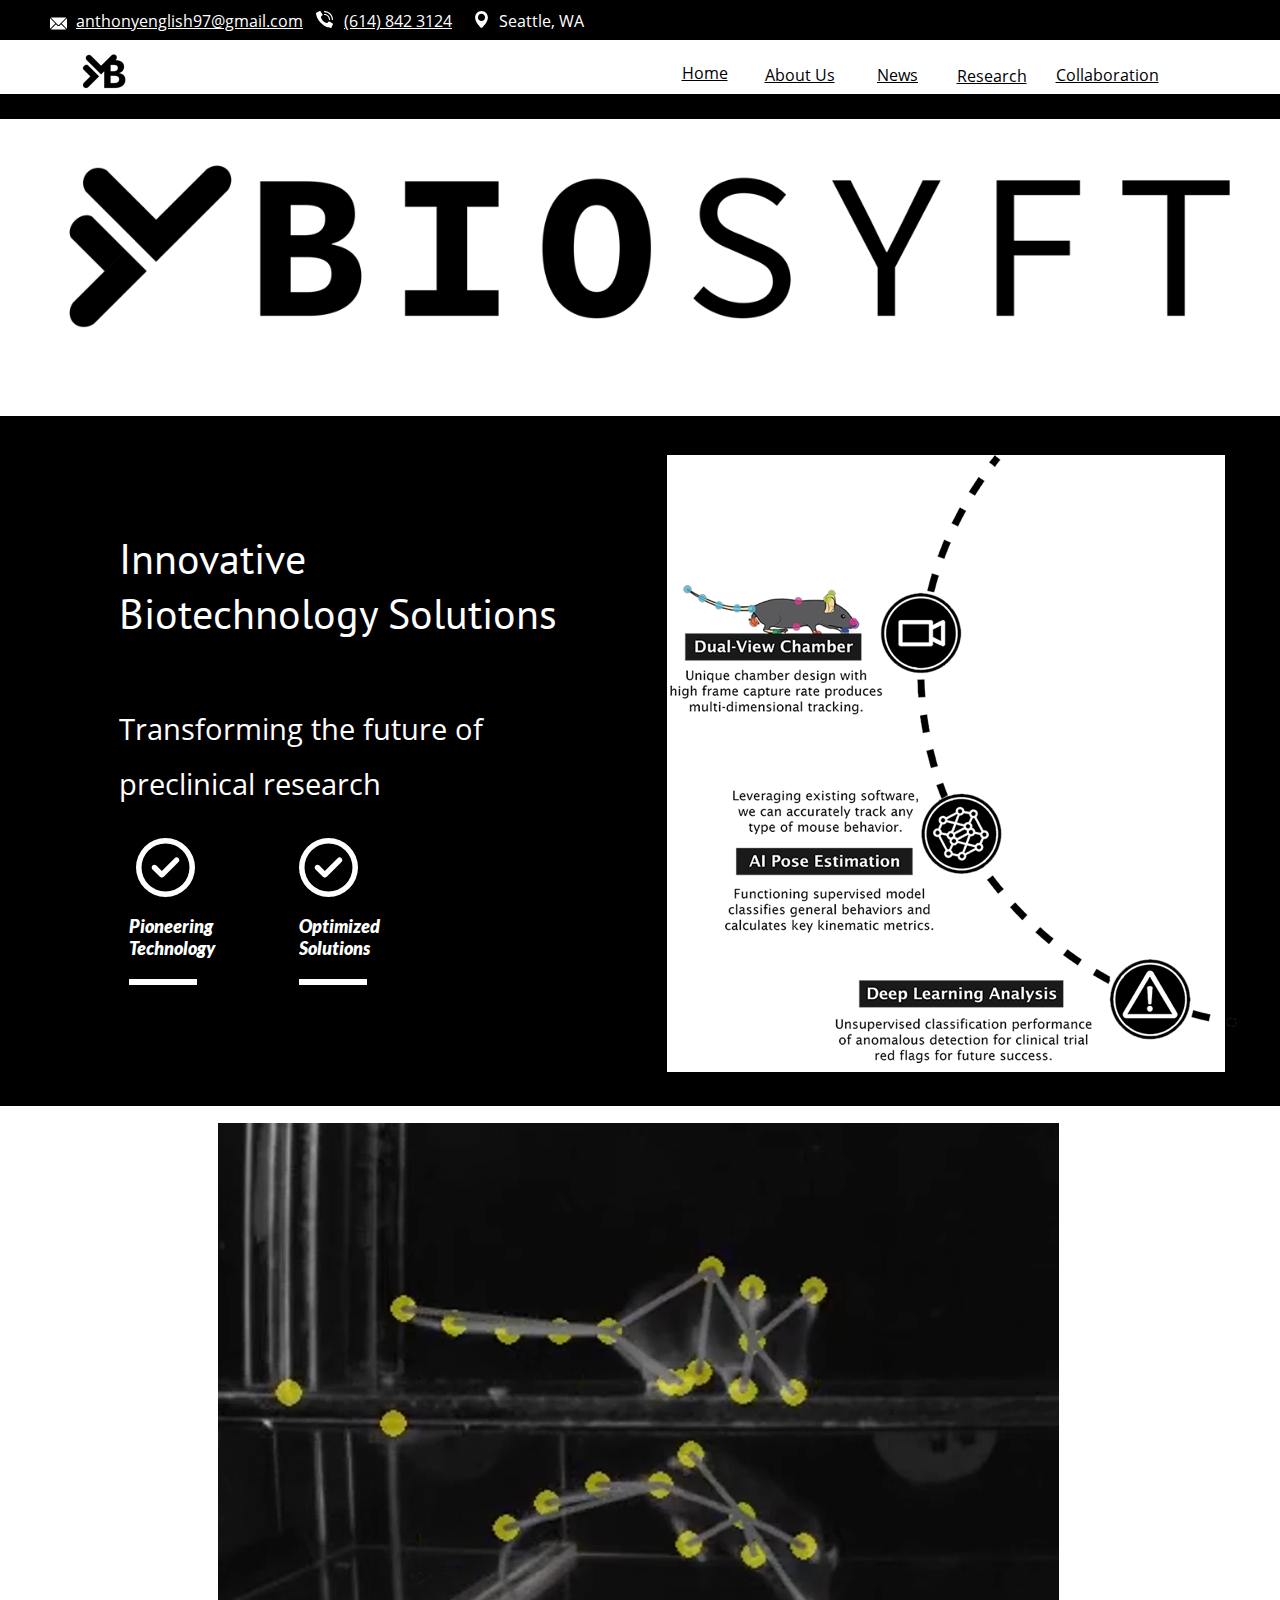
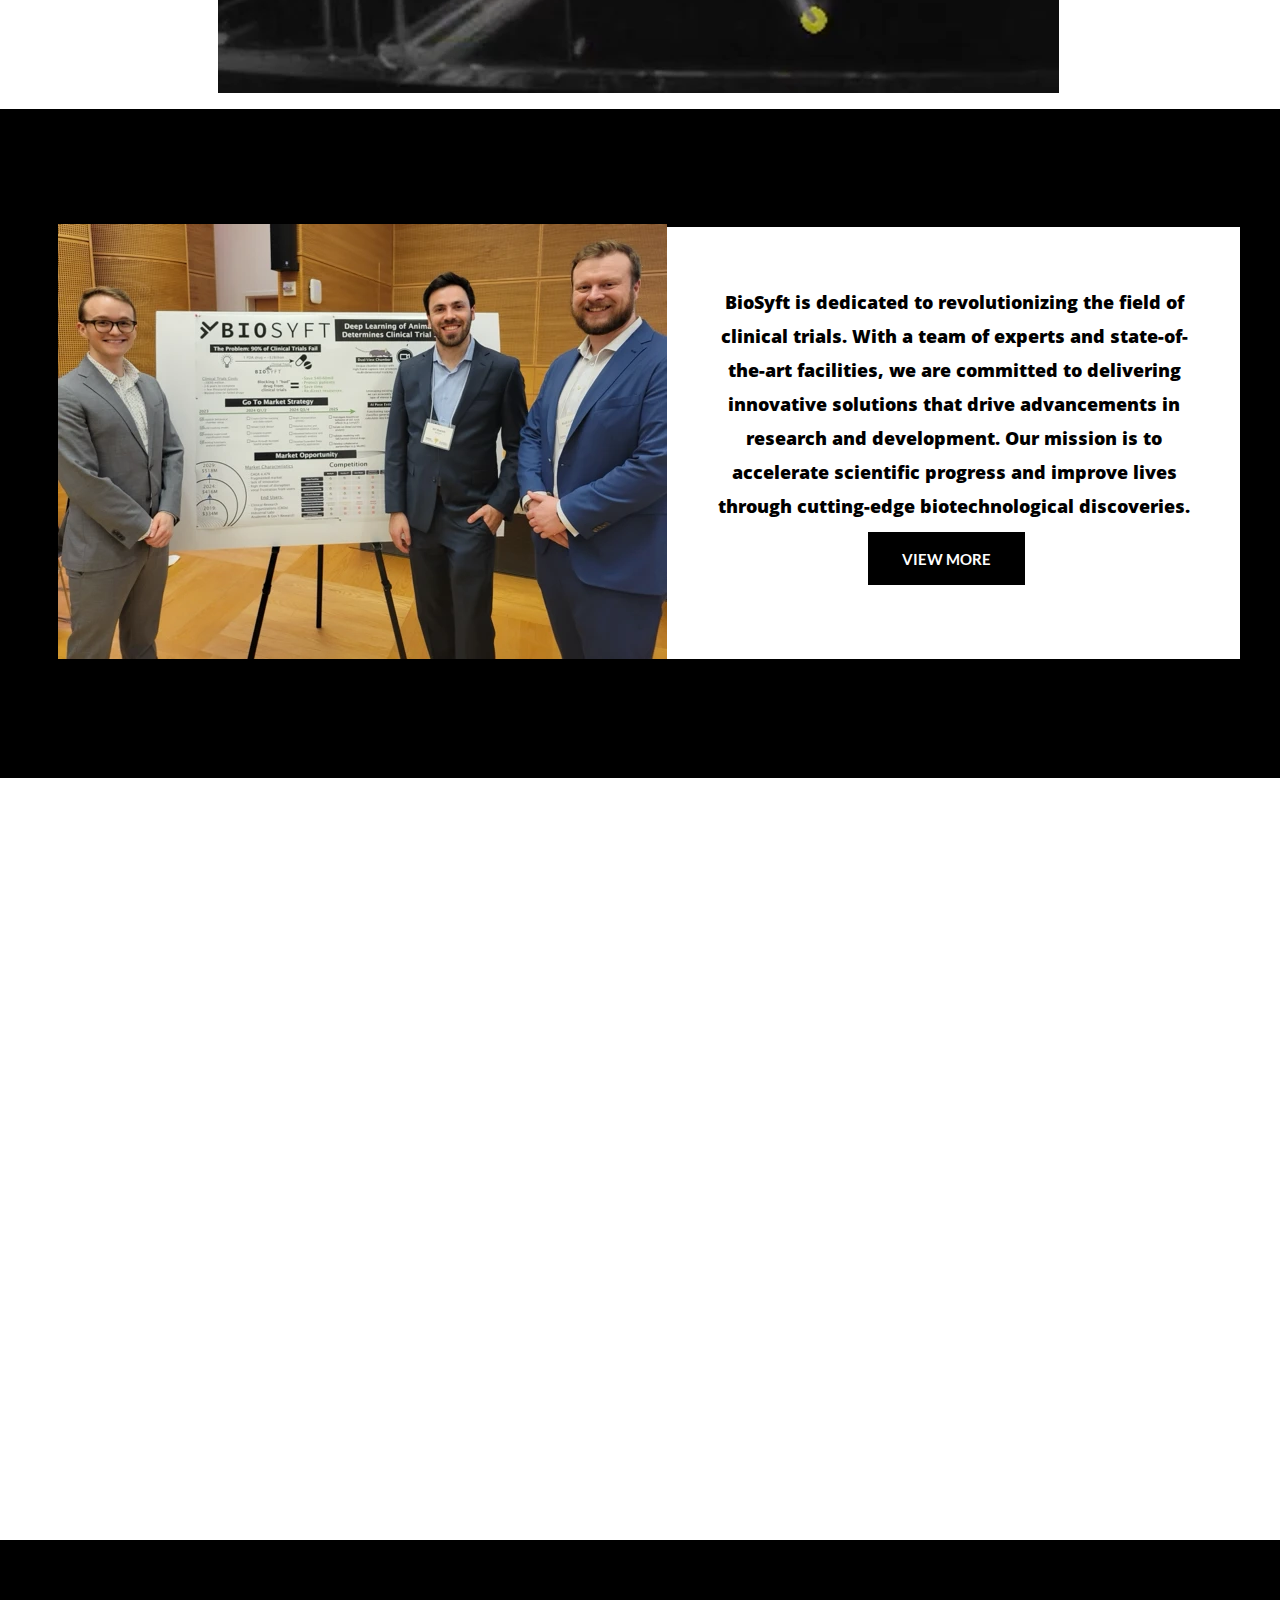
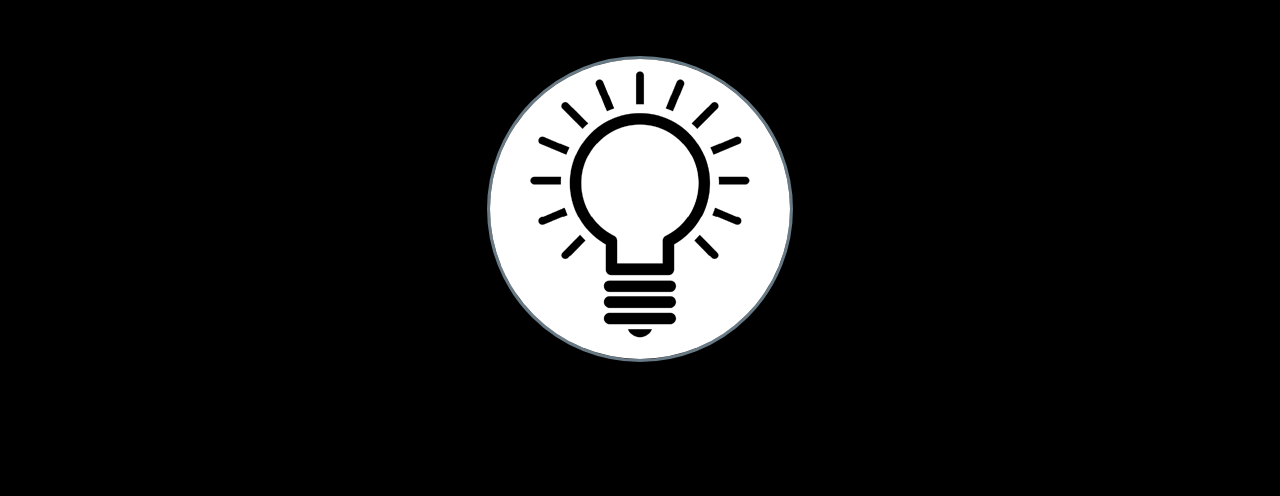
==== commit 27143827: "Dempsey Updates" ====
--- a/index.html
+++ b/index.html
@@ -13,194 +13,183 @@
 <link rel="preload" href="css/HankenGrotesk_wght_.woff2" as="font" crossorigin>
 <style>html,body{-webkit-text-zoom:reset !important}@font-face{font-display:block;font-family:"Open Sans 1";src:url('css/OpenSans-Regular.woff2') format('woff2'),url('css/OpenSans-Regular.woff') format('woff');font-weight:400}@font-face{font-display:block;font-family:"PT Sans";src:url('css/PT_Sans-Web-Regular.woff2') format('woff2'),url('css/PT_Sans-Web-Regular.woff') format('woff');font-weight:400}@font-face{font-display:block;font-family:"Lato 9";src:url('css/Lato-BlackItalic.woff2') format('woff2'),url('css/Lato-BlackItalic.woff') format('woff');font-weight:900;font-style:italic}@font-face{font-display:block;font-family:"Open Sans 4";src:url('css/OpenSans-ExtraBold.woff2') format('woff2'),url('css/OpenSans-ExtraBold.woff') format('woff');font-weight:800}@font-face{font-display:block;font-family:"Lato 3";src:url('css/Lato-Bold.woff2') format('woff2'),url('css/Lato-Bold.woff') format('woff');font-weight:700}@font-face{font-display:block;font-family:"Lato 4";src:url('css/Lato-Black.woff2') format('woff2'),url('css/Lato-Black.woff') format('woff');font-weight:900}@font-face{font-display:block;font-family:"Lato 1";src:url('css/Lato-Light.woff2') format('woff2'),url('css/Lato-Light.woff') format('woff');font-weight:300}@font-face{font-display:block;font-family:"Hanken Grotesk 3";src:url('css/HankenGrotesk_wght_.woff2') format('woff2'),url('css/HankenGrotesk_wght_.woff') format('woff');font-weight:400;font-style:normal}body>div{font-size:0}p,span,h1,h2,h3,h4,h5,h6,a,li{margin:0;word-spacing:normal;word-wrap:break-word;-ms-word-wrap:break-word;pointer-events:auto;-ms-text-size-adjust:none !important;-moz-text-size-adjust:none !important;-webkit-text-size-adjust:none !important;text-size-adjust:none !important;max-height:10000000px}sup{font-size:inherit;vertical-align:baseline;position:relative;top:-0.4em}sub{font-size:inherit;vertical-align:baseline;position:relative;top:0.4em}ul{display:block;word-spacing:normal;word-wrap:break-word;line-break:normal;list-style-type:none;padding:0;margin:0;-moz-padding-start:0;-khtml-padding-start:0;-webkit-padding-start:0;-o-padding-start:0;-padding-start:0;-webkit-margin-before:0;-webkit-margin-after:0}li{display:block;white-space:normal}[data-marker]::before{content:attr(data-marker) ' ';-webkit-user-select:none;-khtml-user-select:none;-moz-user-select:none;-ms-user-select:none;-o-user-select:none;user-select:none}li p{-webkit-touch-callout:none;-webkit-user-select:none;-khtml-user-select:none;-moz-user-select:none;-ms-user-select:none;-o-user-select:none;user-select:none}form{display:inline-block}a{text-decoration:inherit;color:inherit;-webkit-tap-highlight-color:rgba(0,0,0,0)}textarea{resize:none}.shm-l{float:left;clear:left}.shm-r{float:right;clear:right;shape-outside:content-box}.btf{display:none}.plyr{min-width:0 !important}html{font-family:sans-serif}body{font-size:0;margin:0;--z:1;zoom:var(--z)}audio,video{display:inline-block;vertical-align:baseline}audio:not([controls]){display:none;height:0}[hidden],template{display:none}a{background:0 0;outline:0}b,strong{font-weight:700}dfn{font-style:italic}h1,h2,h3,h4,h5,h6{font-size:1em;line-height:1;margin:0}img{border:0}svg:not(:root){overflow:hidden}button,input,optgroup,select,textarea{color:inherit;font:inherit;margin:0}button{overflow:visible}button,select{text-transform:none}button,html input[type=button],input[type=submit]{-webkit-appearance:button;cursor:pointer;box-sizing:border-box;white-space:normal}input[type=date],input[type=email],input[type=number],input[type=password],input[type=text],textarea{-webkit-appearance:none;appearance:none;box-sizing:border-box}button[disabled],html input[disabled]{cursor:default}button::-moz-focus-inner,input::-moz-focus-inner{border:0;padding:0}input{line-height:normal}input[type=checkbox],input[type=radio]{box-sizing:border-box;padding:0}input[type=number]::-webkit-inner-spin-button,input[type=number]::-webkit-outer-spin-button{height:auto}input[type=search]{-webkit-appearance:textfield;-moz-box-sizing:content-box;-webkit-box-sizing:content-box;box-sizing:content-box}input[type=search]::-webkit-search-cancel-button,input[type=search]::-webkit-search-decoration{-webkit-appearance:none}textarea{overflow:auto;box-sizing:border-box;border-color:#ddd}optgroup{font-weight:700}table{border-collapse:collapse;border-spacing:0}td,th{padding:0}blockquote{margin-block-start:0;margin-block-end:0;margin-inline-start:0;margin-inline-end:0}:-webkit-full-screen-ancestor:not(iframe){-webkit-clip-path:initial !important}
 html{-webkit-font-smoothing:antialiased; -moz-osx-font-smoothing:grayscale}@-webkit-keyframes fadeInUpSubtle{from{opacity:0;-webkit-transform:translate3d(0,30px,0)}to{opacity:1;-webkit-transform:translate3d(0, 0, 0)}}@keyframes fadeInUpSubtle{from{opacity:0;transform:translate3d(0,30px,0)}to{opacity:1;transform:translate3d(0, 0, 0)}}.fadeInUpSubtle{-webkit-animation-name:fadeInUpSubtle;animation-name:fadeInUpSubtle}
-.animated{-webkit-animation-fill-mode:both;animation-fill-mode:both}.animated.infinite{-webkit-animation-iteration-count:infinite;animation-iteration-count:infinite}#b{background-color:#fff}.v5{display:block;vertical-align:top}.ps27{position:relative;margin-top:0}.s33{width:100%;min-width:1200px;min-height:102px;padding-bottom:0}.c10{border:0;-webkit-border-radius:0;-moz-border-radius:0;border-radius:0;background-color:#fff}.z17{z-index:1;pointer-events:none}.ps28{display:inline-block;width:0;height:0}.v6{display:inline-block;vertical-align:top}.s34{width:100%;min-width:1200px;min-height:40px}.c11{border:0;-webkit-border-radius:0;-moz-border-radius:0;border-radius:0;background-color:#000}.z18{z-index:2}.ps29{position:relative;margin-top:10px}.s35{width:1200px;margin-left:auto;margin-right:auto;min-height:22px}.ps30{position:relative;margin-left:10px;margin-top:0}.s36{min-width:440px;width:440px;min-height:22px}.ps31{position:relative;margin-left:0;margin-top:5px}.s37{min-width:17px;width:17px;min-height:17px;height:17px}.z19{z-index:10;pointer-events:auto}.i5{position:absolute;left:0;min-width:17px;max-width:17px;min-height:17px;max-height:17px;top:0;color:#fff}.ps32{position:relative;margin-left:249px;margin-top:1px}.z20{z-index:9;pointer-events:auto}.ps33{position:relative;margin-left:11px;margin-top:0}.s38{min-width:120px;width:120px;overflow:hidden;height:22px}.z21{z-index:12;pointer-events:auto}.p3{text-indent:0;padding-bottom:0;padding-right:0;text-align:left}.f7{font-family:"Open Sans 1";font-size:16px;font-size:calc(16px * var(--f));line-height:1.376;font-weight:400;font-style:normal;text-decoration:underline;text-transform:none;letter-spacing:normal;color:#fff;background-color:initial;text-shadow:none}.ps34{position:relative;margin-left:9px;margin-top:1px}.z22{z-index:13;pointer-events:auto}.ps35{position:relative;margin-top:-30px}.s39{width:1200px;margin-left:auto;margin-right:auto;min-height:92px}.ps36{position:relative;margin-left:36px;margin-top:0}.s40{min-width:1086px;width:1086px;min-height:92px}.ps37{position:relative;margin-left:0;margin-top:0}.s41{min-width:242px;width:242px;min-height:85px;line-height:0}.ps38{position:relative;margin-left:0;margin-top:0}.s42{min-width:242px;width:242px;overflow:hidden;height:44px}.z23{z-index:11;pointer-events:auto}.ps39{position:relative;margin-left:4px;margin-top:-7px}.s43{min-width:48px;width:48px;min-height:48px;height:48px}.z24{z-index:6;pointer-events:auto}.i6{position:absolute;left:0;width:48px;height:39px;top:5px;border:0}.ps40{position:relative;margin-left:181px;margin-top:0}.s44{min-width:139px;width:139px;overflow:hidden;height:44px}.z25{z-index:14;pointer-events:auto}.f8{font-family:"Open Sans 1";font-size:16px;font-size:calc(16px * var(--f));line-height:1.376;font-weight:400;font-style:normal;text-decoration:none;text-transform:none;letter-spacing:normal;color:#fff;background-color:initial;text-shadow:none}.v7{display:inline-block;vertical-align:top}.ps41{position:relative;margin-left:29px;margin-top:52px}.s45{min-width:75px;width:75px;overflow:hidden;height:26px}.z26{z-index:7;pointer-events:auto}.p4{text-indent:0;padding-bottom:0;padding-right:0;text-align:center}.f9{font-family:"Open Sans 1";font-size:16px;font-size:calc(16px * var(--f));line-height:1.376;font-weight:400;font-style:normal;text-decoration:underline;text-transform:none;letter-spacing:normal;color:#000;background-color:initial;text-shadow:none}.ps42{position:relative;margin-left:20px;margin-top:54px}.z27{z-index:3;pointer-events:auto}.ps43{position:relative;margin-left:23px;margin-top:54px}.z28{z-index:5;pointer-events:auto}.ps44{position:relative;margin-left:19px;margin-top:55px}.z29{z-index:8;pointer-events:auto}.s46{min-width:110px;width:110px;overflow:hidden;height:38px}.z30{z-index:4;pointer-events:auto}.ps45{position:relative;margin-top:-8px}.s47{width:100%;min-width:1200px;min-height:25px;padding-bottom:0}.z31{z-index:54;pointer-events:none}.ps46{position:relative;margin-top:-23px}.s48{width:100%;min-width:1200px;min-height:320px;padding-bottom:0}.z32{z-index:52;pointer-events:none}.s49{width:100%;min-width:1200px;min-height:320px}.c14{border:0;-webkit-border-radius:0;-moz-border-radius:0;border-radius:0;background-color:#fff;background-repeat:no-repeat;background-position:50% 50%;background-size:contain;background-image:url(images/logo2-640.png)}.webp .c14{background-image:url(images/logo2-640.webp)}.s50{width:100%;min-width:1200px;min-height:690px;padding-bottom:0}.z33{z-index:15;pointer-events:none}.s51{width:1200px;margin-left:auto;margin-right:auto;min-height:690px}.s52{min-width:1200px;width:1200px;min-height:690px}.s53{min-width:600px;width:600px;min-height:690px;line-height:0}.s54{min-width:600px;width:600px;min-height:690px}.z34{z-index:17}.ps47{position:relative;margin-left:79px;margin-top:115px}.s55{min-width:449px;width:449px;overflow:hidden;height:147px}.z35{z-index:19;pointer-events:auto}.f10{font-family:"PT Sans";font-size:42px;font-size:calc(42px * var(--f));line-height:1.311;font-weight:400;font-style:normal;text-decoration:none;text-transform:none;letter-spacing:normal;color:#fff;background-color:initial;text-shadow:none}.ps48{position:relative;margin-left:96px;margin-top:152px}.s56{min-width:236px;width:236px;min-height:69px}.s57{min-width:73px;width:73px;overflow:hidden;height:69px}.z36{z-index:20;pointer-events:auto}.f11{font-family:Arial, Helvetica, sans-serif;font-size:59px;font-size:calc(59px * var(--f));line-height:1.154;letter-spacing:normal;color:#fff;background-color:initial}.s58{display:inline-block;height:59px;margin-right:0;padding-right:0;text-indent:initial;transform-origin:50% 100%;transform:scale(1) translateY(8px)}.ps49{position:relative;margin-left:90px;margin-top:0}.z37{z-index:21;pointer-events:auto}.ps50{position:relative;margin-left:89px;margin-top:16px}.s59{min-width:288px;width:288px;min-height:56px}.s60{min-width:118px;width:118px;overflow:hidden;height:56px}.z38{z-index:22;pointer-events:auto}.f12{font-family:"Lato 9";font-size:18px;font-size:calc(18px * var(--f));line-height:1.223;font-weight:900;font-style:italic;text-decoration:none;text-transform:none;letter-spacing:normal;color:#fff;background-color:initial;text-shadow:none}.ps51{position:relative;margin-left:52px;margin-top:0}.z39{z-index:23;pointer-events:auto}.ps52{position:relative;margin-left:89px;margin-top:8px}.s61{min-width:238px;width:238px;min-height:6px}.s62{min-width:68px;width:68px;min-height:6px}.z40{z-index:24}.ps53{position:relative;margin-left:102px;margin-top:0}.z41{z-index:25}.ps54{position:relative;margin-left:79px;margin-top:-405px}.s63{min-width:449px;width:449px;overflow:hidden;height:115px}.z42{z-index:18;pointer-events:auto}.f13{font-family:"Open Sans 1";font-size:29px;font-size:calc(29px * var(--f));line-height:1.898;font-weight:400;font-style:normal;text-decoration:none;text-transform:none;letter-spacing:normal;color:#fff;background-color:initial;text-shadow:none}.ps55{position:relative;margin-left:27px;margin-top:39px}.s64{min-width:573px;width:573px;min-height:617px;line-height:0}.ps56{position:relative;margin-left:0;margin-top:0}.s65{min-width:558px;width:558px;min-height:617px;height:617px}.z43{z-index:16;pointer-events:auto}.i7{position:absolute;left:0;width:558px;height:617px;top:0;border:0}.ps57{position:relative;margin-left:0;margin-top:-617px}.s66{min-width:573px;width:573px;min-height:608px;height:608px}.z44{z-index:26;pointer-events:auto}.i8{position:absolute;left:0;width:573px;height:608px;top:0;border:0}.s67{width:100%;min-width:1200px;min-height:603px;padding-bottom:0}.z45{pointer-events:none}body{--d:0;--s:1200}@media (max-width:1199px) {.s33{min-width:320px;min-height:87px}.s34{min-width:320px;min-height:42px}.ps29{margin-top:5px}.s35{width:320px;min-height:31px}.s36{min-width:197px;width:197px;min-height:31px}.ps31{margin-top:1px}.s37{min-width:12px;width:12px;min-height:12px;height:12px}.i5{min-width:12px;max-width:12px;min-height:12px;max-height:12px}.ps32{margin-left:102px}.ps33{margin-left:5px}.s38{min-width:66px;width:66px;height:15px}.f7{font-size:14px;font-size:calc(14px * var(--f));line-height:1.358}.f7:visited{font-size:14px;font-size:calc(14px * var(--f));line-height:1.358}.f7:hover{font-size:14px;font-size:calc(14px * var(--f));line-height:1.358}.f7:active{font-size:14px;font-size:calc(14px * var(--f));line-height:1.358}.ps34{margin-left:0;margin-top:4px}.ps35{margin-top:-37px}.s39{width:320px;min-height:78px}.ps36{margin-left:11px}.s40{min-width:102px;width:102px;min-height:78px}.s41{min-width:102px;width:102px;min-height:78px}.ps38{margin-left:14px}.s42{min-width:88px;width:88px;height:15px}.ps39{margin-left:0;margin-top:28px}.s43{min-width:35px;width:35px;min-height:35px;height:35px}.i6{width:35px;height:29px;top:3px}.ps40{margin-left:14px;margin-top:-59px}.s44{min-width:88px;width:88px;height:13px}.f8{font-size:14px;font-size:calc(14px * var(--f));line-height:1.358}.v7{display:none}.ps45{margin-top:-2px}.s47{min-width:320px;min-height:7px}.ps46{margin-top:-6px}.s48{min-width:320px;min-height:269px}.s49{min-width:320px;min-height:269px}.s50{min-width:320px;min-height:488px}.s51{width:320px;min-height:488px}.s52{min-width:320px;width:320px;min-height:488px}.s53{min-width:253px;width:253px;min-height:488px}.s54{min-width:253px;width:253px;min-height:488px}.ps47{margin-left:21px;margin-top:63px}.s55{min-width:208px;width:208px;height:90px}.f10{font-size:22px;font-size:calc(22px * var(--f));line-height:1.274}.ps48{margin-left:21px;margin-top:184px}.s56{min-width:153px;width:153px;min-height:45px}.s57{min-width:43px;width:43px;height:45px}.f11{font-size:35px;font-size:calc(35px * var(--f));line-height:1.144}.s58{height:35px;transform:scale(1) translateY(5px)}.ps49{margin-left:67px}.ps50{margin-left:21px;margin-top:0}.s59{min-width:208px;width:208px;min-height:41px}.s60{min-width:98px;width:98px;height:41px}.f12{font-size:14px;font-size:calc(14px * var(--f));line-height:1.215}.ps51{margin-left:12px}.ps52{margin-left:21px;margin-top:0}.s61{min-width:159px;width:159px;min-height:5px}.s62{min-width:49px;width:49px;min-height:3px}.ps53{margin-left:61px;margin-top:2px}.ps54{margin-left:21px;margin-top:-335px}.s63{min-width:208px;width:208px;height:169px}.f13{font-family:"Hanken Grotesk 3";line-height:1.829}.ps55{margin-left:167px;margin-top:-326px}.s64{min-width:152px;width:152px;min-height:166px}.ps56{margin-top:1px}.s65{min-width:148px;width:148px;min-height:164px;height:164px}.i7{width:148px;height:164px}.ps57{margin-top:-167px}.s66{min-width:152px;width:152px;min-height:162px;height:162px}.i8{width:152px;height:162px}.s67{min-width:320px;min-height:452px}body{--d:1;--s:320}}@media (min-width:320px) {.c14{background-image:url(images/logo2-960.png)}.webp .c14{background-image:url(images/logo2-960.webp)}}@media (min-width:480px) {.c14{background-image:url(images/logo2-1536.png)}.webp .c14{background-image:url(images/logo2-1536.webp)}}@media (min-width:768px) {.c14{background-image:url(images/logo2-1920.png)}.webp .c14{background-image:url(images/logo2-1920.webp)}}@media (min-width:960px) {.c14{background-image:url(images/logo2-1200.png)}.webp .c14{background-image:url(images/logo2-1200.webp)}}@media (min-width:960px) and (-webkit-min-device-pixel-ratio:1.7),(min-width:960px) and (min-resolution:144dpi) {.c14{background-image:url(images/logo2-2400.png)}.webp .c14{background-image:url(images/logo2-2400.webp)}}@media (min-width:1200px) {.c14{background-image:url(images/logo2-1557.png)}.webp .c14{background-image:url(images/logo2-1557.webp)}}@media (min-width:1200px) and (-webkit-min-device-pixel-ratio:1.7),(min-width:1200px) and (min-resolution:144dpi) {.c14{background-image:url(images/logo2-3114.png)}.webp .c14{background-image:url(images/logo2-3114.webp)}}@media (min-width:1600px) {.c14{background-image:url(images/logo2-1557.png)}.webp .c14{background-image:url(images/logo2-1557.webp)}}@media (min-width:1600px) and (-webkit-min-device-pixel-ratio:1.7),(min-width:1600px) and (min-resolution:144dpi) {.c14{background-image:url(images/logo2-3114.png)}.webp .c14{background-image:url(images/logo2-3114.webp)}}@media (min-width:2000px) {.c14{background-image:url(images/logo2-1557.png)}.webp .c14{background-image:url(images/logo2-1557.webp)}}@media (min-width:2000px) and (-webkit-min-device-pixel-ratio:1.7),(min-width:2000px) and (min-resolution:144dpi) {.c14{background-image:url(images/logo2-3114.png)}.webp .c14{background-image:url(images/logo2-3114.webp)}}</style>
+.animated{-webkit-animation-fill-mode:both;animation-fill-mode:both}.animated.infinite{-webkit-animation-iteration-count:infinite;animation-iteration-count:infinite}#b{background-color:#fff}.v5{display:block;vertical-align:top}.ps26{position:relative;margin-top:0}.s32{width:100%;min-width:1200px;min-height:102px;padding-bottom:0}.c10{border:0;-webkit-border-radius:0;-moz-border-radius:0;border-radius:0;background-color:#fff}.z17{z-index:1;pointer-events:none}.ps27{display:inline-block;width:0;height:0}.v6{display:inline-block;vertical-align:top}.s33{width:100%;min-width:1200px;min-height:40px}.c11{border:0;-webkit-border-radius:0;-moz-border-radius:0;border-radius:0;background-color:#000}.z18{z-index:2}.ps28{position:relative;margin-top:10px}.s34{width:1200px;margin-left:auto;margin-right:auto;min-height:22px}.ps29{position:relative;margin-left:10px;margin-top:0}.s35{min-width:440px;width:440px;min-height:22px}.ps30{position:relative;margin-left:0;margin-top:5px}.s36{min-width:17px;width:17px;min-height:17px;height:17px}.z19{z-index:10;pointer-events:auto}.i4{position:absolute;left:0;min-width:17px;max-width:17px;min-height:17px;max-height:17px;top:0;color:#fff}.ps31{position:relative;margin-left:249px;margin-top:1px}.z20{z-index:9;pointer-events:auto}.ps32{position:relative;margin-left:11px;margin-top:0}.s37{min-width:120px;width:120px;overflow:hidden;height:22px}.z21{z-index:12;pointer-events:auto}.p3{text-indent:0;padding-bottom:0;padding-right:0;text-align:left}.f7{font-family:"Open Sans 1";font-size:16px;font-size:calc(16px * var(--f));line-height:1.376;font-weight:400;font-style:normal;text-decoration:underline;text-transform:none;letter-spacing:normal;color:#fff;background-color:initial;text-shadow:none}.ps33{position:relative;margin-left:9px;margin-top:1px}.z22{z-index:13;pointer-events:auto}.ps34{position:relative;margin-top:-30px}.s38{width:1200px;margin-left:auto;margin-right:auto;min-height:92px}.ps35{position:relative;margin-left:36px;margin-top:0}.s39{min-width:1086px;width:1086px;min-height:92px}.ps36{position:relative;margin-left:0;margin-top:0}.s40{min-width:242px;width:242px;min-height:85px;line-height:0}.ps37{position:relative;margin-left:0;margin-top:0}.s41{min-width:242px;width:242px;overflow:hidden;height:44px}.z23{z-index:11;pointer-events:auto}.ps38{position:relative;margin-left:4px;margin-top:-7px}.s42{min-width:48px;width:48px;min-height:48px;height:48px}.z24{z-index:6;pointer-events:auto}.i5{position:absolute;left:0;width:48px;height:39px;top:5px;border:0}.ps39{position:relative;margin-left:181px;margin-top:0}.s43{min-width:139px;width:139px;overflow:hidden;height:44px}.z25{z-index:14;pointer-events:auto}.f8{font-family:"Open Sans 1";font-size:16px;font-size:calc(16px * var(--f));line-height:1.376;font-weight:400;font-style:normal;text-decoration:none;text-transform:none;letter-spacing:normal;color:#fff;background-color:initial;text-shadow:none}.v7{display:inline-block;vertical-align:top}.ps40{position:relative;margin-left:29px;margin-top:52px}.s44{min-width:75px;width:75px;overflow:hidden;height:26px}.z26{z-index:7;pointer-events:auto}.p4{text-indent:0;padding-bottom:0;padding-right:0;text-align:center}.f9{font-family:"Open Sans 1";font-size:16px;font-size:calc(16px * var(--f));line-height:1.376;font-weight:400;font-style:normal;text-decoration:underline;text-transform:none;letter-spacing:normal;color:#000;background-color:initial;text-shadow:none}.ps41{position:relative;margin-left:20px;margin-top:54px}.z27{z-index:3;pointer-events:auto}.ps42{position:relative;margin-left:23px;margin-top:54px}.z28{z-index:5;pointer-events:auto}.ps43{position:relative;margin-left:19px;margin-top:55px}.z29{z-index:8;pointer-events:auto}.s45{min-width:110px;width:110px;overflow:hidden;height:38px}.z30{z-index:4;pointer-events:auto}.ps44{position:relative;margin-top:-8px}.s46{width:100%;min-width:1200px;min-height:25px;padding-bottom:0}.z31{z-index:53;pointer-events:none}.ps45{position:relative;margin-top:-23px}.s47{width:100%;min-width:1200px;min-height:320px;padding-bottom:0}.z32{z-index:51;pointer-events:none}.s48{width:100%;min-width:1200px;min-height:320px}.c14{border:0;-webkit-border-radius:0;-moz-border-radius:0;border-radius:0;background-color:#fff;background-repeat:no-repeat;background-position:50% 50%;background-size:contain;background-image:url(images/logo2-640.png)}.webp .c14{background-image:url(images/logo2-640.webp)}.s49{width:100%;min-width:1200px;min-height:690px;padding-bottom:0}.z33{z-index:15;pointer-events:none}.s50{width:1200px;margin-left:auto;margin-right:auto;min-height:690px}.s51{min-width:1200px;width:1200px;min-height:690px}.s52{min-width:600px;width:600px;min-height:690px;line-height:0}.s53{min-width:600px;width:600px;min-height:690px}.z34{z-index:17}.ps46{position:relative;margin-left:79px;margin-top:115px}.s54{min-width:449px;width:449px;overflow:hidden;height:147px}.z35{z-index:19;pointer-events:auto}.f10{font-family:"PT Sans";font-size:42px;font-size:calc(42px * var(--f));line-height:1.311;font-weight:400;font-style:normal;text-decoration:none;text-transform:none;letter-spacing:normal;color:#fff;background-color:initial;text-shadow:none}.ps47{position:relative;margin-left:96px;margin-top:152px}.s55{min-width:236px;width:236px;min-height:69px}.s56{min-width:73px;width:73px;overflow:hidden;height:69px}.z36{z-index:20;pointer-events:auto}.f11{font-family:Arial, Helvetica, sans-serif;font-size:59px;font-size:calc(59px * var(--f));line-height:1.154;letter-spacing:normal;color:#fff;background-color:initial}.s57{display:inline-block;height:59px;margin-right:0;padding-right:0;text-indent:initial;transform-origin:50% 100%;transform:scale(1) translateY(8px)}.ps48{position:relative;margin-left:90px;margin-top:0}.z37{z-index:21;pointer-events:auto}.ps49{position:relative;margin-left:89px;margin-top:16px}.s58{min-width:288px;width:288px;min-height:56px}.s59{min-width:118px;width:118px;overflow:hidden;height:56px}.z38{z-index:22;pointer-events:auto}.f12{font-family:"Lato 9";font-size:18px;font-size:calc(18px * var(--f));line-height:1.223;font-weight:900;font-style:italic;text-decoration:none;text-transform:none;letter-spacing:normal;color:#fff;background-color:initial;text-shadow:none}.ps50{position:relative;margin-left:52px;margin-top:0}.z39{z-index:23;pointer-events:auto}.ps51{position:relative;margin-left:89px;margin-top:8px}.s60{min-width:238px;width:238px;min-height:6px}.s61{min-width:68px;width:68px;min-height:6px}.z40{z-index:24}.ps52{position:relative;margin-left:102px;margin-top:0}.z41{z-index:25}.ps53{position:relative;margin-left:79px;margin-top:-405px}.s62{min-width:449px;width:449px;overflow:hidden;height:115px}.z42{z-index:18;pointer-events:auto}.f13{font-family:"Open Sans 1";font-size:29px;font-size:calc(29px * var(--f));line-height:1.898;font-weight:400;font-style:normal;text-decoration:none;text-transform:none;letter-spacing:normal;color:#fff;background-color:initial;text-shadow:none}.ps54{position:relative;margin-left:27px;margin-top:39px}.s63{min-width:573px;width:573px;min-height:617px;line-height:0}.ps55{position:relative;margin-left:0;margin-top:0}.s64{min-width:558px;width:558px;min-height:617px;height:617px}.z43{z-index:16;pointer-events:auto}.i6{position:absolute;left:0;width:558px;height:617px;top:0;border:0}.ps56{position:relative;margin-left:0;margin-top:-617px}.s65{min-width:573px;width:573px;min-height:608px;height:608px}.z44{z-index:26;pointer-events:auto}.i7{position:absolute;left:0;width:573px;height:608px;top:0;border:0}.s66{width:100%;min-width:1200px;min-height:603px;padding-bottom:0}.z45{pointer-events:none}body{--d:0;--s:1200}@media (max-width:1199px) {.s32{min-width:320px;min-height:87px}.s33{min-width:320px;min-height:42px}.ps28{margin-top:5px}.s34{width:320px;min-height:31px}.s35{min-width:197px;width:197px;min-height:31px}.ps30{margin-top:1px}.s36{min-width:12px;width:12px;min-height:12px;height:12px}.i4{min-width:12px;max-width:12px;min-height:12px;max-height:12px}.ps31{margin-left:102px}.ps32{margin-left:5px}.s37{min-width:66px;width:66px;height:15px}.f7{font-size:14px;font-size:calc(14px * var(--f));line-height:1.358}.f7:visited{font-size:14px;font-size:calc(14px * var(--f));line-height:1.358}.f7:hover{font-size:14px;font-size:calc(14px * var(--f));line-height:1.358}.f7:active{font-size:14px;font-size:calc(14px * var(--f));line-height:1.358}.ps33{margin-left:0;margin-top:4px}.ps34{margin-top:-37px}.s38{width:320px;min-height:78px}.ps35{margin-left:11px}.s39{min-width:102px;width:102px;min-height:78px}.s40{min-width:102px;width:102px;min-height:78px}.ps37{margin-left:14px}.s41{min-width:88px;width:88px;height:15px}.ps38{margin-left:0;margin-top:28px}.s42{min-width:35px;width:35px;min-height:35px;height:35px}.i5{width:35px;height:29px;top:3px}.ps39{margin-left:14px;margin-top:-59px}.s43{min-width:88px;width:88px;height:13px}.f8{font-size:14px;font-size:calc(14px * var(--f));line-height:1.358}.v7{display:none}.ps44{margin-top:-2px}.s46{min-width:320px;min-height:7px}.ps45{margin-top:-6px}.s47{min-width:320px;min-height:269px}.s48{min-width:320px;min-height:269px}.s49{min-width:320px;min-height:488px}.s50{width:320px;min-height:488px}.s51{min-width:320px;width:320px;min-height:488px}.s52{min-width:253px;width:253px;min-height:488px}.s53{min-width:253px;width:253px;min-height:488px}.ps46{margin-left:21px;margin-top:63px}.s54{min-width:208px;width:208px;height:90px}.f10{font-size:22px;font-size:calc(22px * var(--f));line-height:1.274}.ps47{margin-left:21px;margin-top:184px}.s55{min-width:153px;width:153px;min-height:45px}.s56{min-width:43px;width:43px;height:45px}.f11{font-size:35px;font-size:calc(35px * var(--f));line-height:1.144}.s57{height:35px;transform:scale(1) translateY(5px)}.ps48{margin-left:67px}.ps49{margin-left:21px;margin-top:0}.s58{min-width:208px;width:208px;min-height:41px}.s59{min-width:98px;width:98px;height:41px}.f12{font-size:14px;font-size:calc(14px * var(--f));line-height:1.215}.ps50{margin-left:12px}.ps51{margin-left:21px;margin-top:0}.s60{min-width:159px;width:159px;min-height:5px}.s61{min-width:49px;width:49px;min-height:3px}.ps52{margin-left:61px;margin-top:2px}.ps53{margin-left:21px;margin-top:-335px}.s62{min-width:208px;width:208px;height:169px}.f13{font-family:"Hanken Grotesk 3";line-height:1.829}.ps54{margin-left:167px;margin-top:-326px}.s63{min-width:152px;width:152px;min-height:166px}.ps55{margin-top:1px}.s64{min-width:148px;width:148px;min-height:164px;height:164px}.i6{width:148px;height:164px}.ps56{margin-top:-167px}.s65{min-width:152px;width:152px;min-height:162px;height:162px}.i7{width:152px;height:162px}.s66{min-width:320px;min-height:452px}body{--d:1;--s:320}}@media (min-width:320px) {.c14{background-image:url(images/logo2-960.png)}.webp .c14{background-image:url(images/logo2-960.webp)}}@media (min-width:480px) {.c14{background-image:url(images/logo2-1536.png)}.webp .c14{background-image:url(images/logo2-1536.webp)}}@media (min-width:768px) {.c14{background-image:url(images/logo2-1920.png)}.webp .c14{background-image:url(images/logo2-1920.webp)}}@media (min-width:960px) {.c14{background-image:url(images/logo2-1200.png)}.webp .c14{background-image:url(images/logo2-1200.webp)}}@media (min-width:960px) and (-webkit-min-device-pixel-ratio:1.7),(min-width:960px) and (min-resolution:144dpi) {.c14{background-image:url(images/logo2-2400.png)}.webp .c14{background-image:url(images/logo2-2400.webp)}}@media (min-width:1200px) {.c14{background-image:url(images/logo2-1557.png)}.webp .c14{background-image:url(images/logo2-1557.webp)}}@media (min-width:1200px) and (-webkit-min-device-pixel-ratio:1.7),(min-width:1200px) and (min-resolution:144dpi) {.c14{background-image:url(images/logo2-3114.png)}.webp .c14{background-image:url(images/logo2-3114.webp)}}@media (min-width:1600px) {.c14{background-image:url(images/logo2-1557.png)}.webp .c14{background-image:url(images/logo2-1557.webp)}}@media (min-width:1600px) and (-webkit-min-device-pixel-ratio:1.7),(min-width:1600px) and (min-resolution:144dpi) {.c14{background-image:url(images/logo2-3114.png)}.webp .c14{background-image:url(images/logo2-3114.webp)}}@media (min-width:2000px) {.c14{background-image:url(images/logo2-1557.png)}.webp .c14{background-image:url(images/logo2-1557.webp)}}@media (min-width:2000px) and (-webkit-min-device-pixel-ratio:1.7),(min-width:2000px) and (min-resolution:144dpi) {.c14{background-image:url(images/logo2-3114.png)}.webp .c14{background-image:url(images/logo2-3114.webp)}}</style>
 <script>!function(){var A=new Image;A.onload=A.onerror=function(){1!=A.height&&document.body.classList.remove("webp")},A.src="[data-uri]"}();
 </script>
-<link onload="this.media='all';this.onload=null;" rel="stylesheet" href="css/site.332d54.css" media="print">
-<noscript><link rel="stylesheet" href="css/site.332d54.css" type="text/css"></noscript>
+<link onload="this.media='all';this.onload=null;" rel="stylesheet" href="css/site.812518.css" media="print">
+<noscript><link rel="stylesheet" href="css/site.812518.css" type="text/css"></noscript>
 </head>
 <body class="webp" id="b">
 <script>var p=document.createElement("P");p.innerHTML="&nbsp;",p.style.cssText="position:fixed;visible:hidden;font-size:100px;zoom:1",document.body.appendChild(p);var rsz=function(e){return function(){var r=Math.trunc(1e3/parseFloat(window.getComputedStyle(e).getPropertyValue("font-size")))/10,t=document.body;r!=t.style.getPropertyValue("--f")&&t.style.setProperty("--f",r)}}(p);if("ResizeObserver"in window){var ro=new ResizeObserver(rsz);ro.observe(p)}else if("requestAnimationFrame"in window){var raf=function(){rsz(),requestAnimationFrame(raf)};requestAnimationFrame(raf)}else setInterval(rsz,100);</script>
 
 <script>!function(){var e=function(){var e=document.body;e.style.setProperty("--z",1);var t=window.innerWidth,n=getComputedStyle(e).getPropertyValue("--s");if(320==n){if(t<320)return;t=Math.min(479,t)}else if(480==n){if(t<480)return;t=Math.min(610,t)}else t=n;e.style.setProperty("--z",Math.trunc(t/n*1e3)/1e3)};window.addEventListener?window.addEventListener("resize",e,!0):window.onscroll=e,e()}();</script>
 
-<div data-block-group="0" class="v5 ps27 s33 c10 z17">
-<div class="ps28">
-</div>
-<div class="v6 ps27 s34 c11 z18">
-<div class="ps29 v5 s35">
-<div class="v6 ps30 s36">
-<div class="v6 ps31 s37 c12 z19">
-<svg viewBox="0 0 512 512" xmlns="http://www.w3.org/2000/svg" class="i5">
+<div data-block-group="0" class="v5 ps26 s32 c10 z17">
+<div class="ps27">
+</div>
+<div class="v6 ps26 s33 c11 z18">
+<div class="ps28 v5 s34">
+<div class="v6 ps29 s35">
+<div class="v6 ps30 s36 c12 z19">
+<svg viewBox="0 0 512 512" xmlns="http://www.w3.org/2000/svg" class="i4">
 <g fill="currentColor"><path d="M331.756 277.251l-42.881 43.026c-17.389 17.45-47.985 17.826-65.75 0l-42.883-43.026L26.226 431.767C31.959 434.418 38.28 436 45 436h422c6.72 0 13.039-1.58 18.77-4.232L331.756 277.251Z"/><path d="M467 76H45c-6.72 0-13.041 1.582-18.772 4.233l164.577 165.123c.011.011.024.013.035.024 .011.011.013.026.013.026l53.513 53.69c5.684 5.684 17.586 5.684 23.27 0l53.502-53.681s.013-.024.024-.035c0 0 .024-.013.035-.024L485.77 80.232C480.039 77.58 473.72 76 467 76Z"/><path d="M4.786 101.212C1.82 107.21 0 113.868 0 121v270c0 7.132 1.818 13.79 4.785 19.788l154.283-154.783L4.786 101.212Z"/><path d="M507.214 101.21L352.933 256.005 507.214 410.79C510.18 404.792 512 398.134 512 391V121c0-7.134-1.82-13.792-4.786-19.79Z"/></g>
 </svg>
 </div>
-<div class="v6 ps32 s37 c12 z20">
-<svg viewBox="0 0 58 58" xmlns="http://www.w3.org/2000/svg" class="i5">
+<div class="v6 ps31 s36 c12 z20">
+<svg viewBox="0 0 58 58" xmlns="http://www.w3.org/2000/svg" class="i4">
 <g transform="translate(-1 0)"><g fill="currentColor"><path d="M25.017 33.983c-5.536-5.536-6.786-11.072-7.068-13.29 -.0788-.6133.1322-1.2284.571-1.664L23 14.551c.659-.6587.7759-1.6851.282-2.475L16.149 1c-.5465-.8748-1.6686-1.1905-2.591-.729L2.107 5.664c-.746.3673-1.1847 1.1598-1.1 1.987 .6 5.7 3.085 19.712 16.855 33.483 13.77 13.771 27.78 16.255 33.483 16.855 .8271.0846 1.6196-.3541 1.987-1.1l5.393-11.451c.4597-.9205.1461-2.0396-.725-2.587L46.924 35.72c-.7896-.4945-1.8159-.3784-2.475.28l-4.478 4.48c-.4357.4387-1.0508.6497-1.664.571 -2.218-.282-7.754-1.532-13.29-7.068Z"/><path d="M47 31c-1.1046 0-2-.8955-2-2 -.0094-8.2804-6.7197-14.9907-15-15 -1.1046 0-2-.8955-2-2 0-1.1046.8954-2 2-2 10.4886.0115 18.9884 8.5113 19 19 0 1.1045-.8955 2-2 2Z"/><path d="M57 31c-1.1046 0-2-.8955-2-2C54.9845 15.1992 43.8007 4.0154 30 4c-1.1046 0-2-.8955-2-2 0-1.1046.8954-2 2-2 16.0089.0176 28.9823 12.991 29 29 0 .5304-.2108 1.0391-.5858 1.4142 -.3751.375-.8838.5857-1.4143.5857Z"/></g></g>
 </svg>
 </div>
-<div class="v6 ps33 s38 c12 z21">
+<div class="v6 ps32 s37 c12 z21">
 <h3 class="p3"><a href="tel:" class="f7">(614) 842 3124</a></h3>
 </div>
-<div class="v6 ps34 s37 c12 z22">
-<svg viewBox="0 0 24 24" xmlns="http://www.w3.org/2000/svg" class="i5">
+<div class="v6 ps33 s36 c12 z22">
+<svg viewBox="0 0 24 24" xmlns="http://www.w3.org/2000/svg" class="i4">
 <path fill="currentColor" d="M12 0C7.038 0 3 4.066 3 9.065c0 7.103 8.154 14.437 8.501 14.745 .143.127.321.19.499.19s.356-.063.499-.189C12.846 23.502 21 16.168 21 9.065 21 4.066 16.962 0 12 0Zm0 14c-2.757 0-5-2.243-5-5s2.243-5 5-5 5 2.243 5 5 -2.243 5-5 5Z"/>
 </svg>
 </div>
 </div>
 </div>
 </div>
-<div class="ps35 v5 s39">
+<div class="ps34 v5 s38">
+<div class="v6 ps35 s39">
 <div class="v6 ps36 s40">
-<div class="v6 ps37 s41">
-<div class="v6 ps38 s42 c12 z23">
+<div class="v6 ps37 s41 c12 z23">
 <h3 class="p3"><a href="javascript:em1();" class="f7">anthonyenglish97@gmail.com</a></h3>
 </div>
-<div class="v6 ps39 s43 c12 z24">
+<div class="v6 ps38 s42 c12 z24">
 <picture>
 <source srcset="images/short-logo2-70.webp 2x" type="image/webp" media="(max-width:1199px)">
 <source srcset="images/short-logo2-70.png 2x" media="(max-width:1199px)">
 <source srcset="images/short-logo2-48.webp 1x, images/short-logo2-96.webp 2x" type="image/webp" media="(min-width:1200px)">
 <source srcset="images/short-logo2-48.png 1x, images/short-logo2-96.png 2x" media="(min-width:1200px)">
-<img src="images/short-logo2-96.png" class="i6">
-</picture>
-</div>
-</div>
-<div class="v6 ps40 s44 c12 z25">
+<img src="images/short-logo2-96.png" class="i5">
+</picture>
+</div>
+</div>
+<div class="v6 ps39 s43 c12 z25">
 <h3 class="p3 f8">Seattle, WA</h3>
 </div>
-<div class="v7 ps41 s45 c13 z26">
+<div class="v7 ps40 s44 c13 z26">
 <h3 class="p4"><a href="#" class="f9">Home</a></h3>
 </div>
-<div class="v7 ps42 s45 c13 z27">
+<div class="v7 ps41 s44 c13 z27">
 <h3 class="p4"><a href="about-us-learn-more-about-biosyft.html" class="f9">About Us</a></h3>
 </div>
-<div class="v7 ps43 s45 c13 z28">
+<div class="v7 ps42 s44 c13 z28">
 <h3 class="p4"><a href="news-current-events.html" class="f9">News</a></h3>
 </div>
-<div class="v7 ps44 s45 c13 z29">
-<h3 class="p4"><a href="#" class="f9">Research</a></h3>
-</div>
-<div class="v7 ps43 s46 c13 z30">
+<div class="v7 ps43 s44 c13 z29">
+<h3 class="p4"><a href="research.html" class="f9">Research</a></h3>
+</div>
+<div class="v7 ps42 s45 c13 z30">
 <h3 class="p4"><a href="collaboration-work-with-us-.html" class="f9">Collaboration</a></h3>
 </div>
 </div>
 </div>
 </div>
-<div data-block-group="0" class="v5 ps45 s47 c11 z31"><div class="ps28"></div></div>
-<div data-block-group="0" class="v5 ps46 s48 c10 z32">
-<div class="ps28">
-</div>
-<div class="anim fadeInUpSubtle un4 v6 ps27 s49 c14"></div>
-</div>
-<div data-block-group="0" class="v5 ps27 s50 c11 z33">
-<div class="ps28">
-</div>
-<div class="ps27 v5 s51">
-<div class="v6 ps37 s52">
-<div class="v6 ps37 s53">
-<div class="v6 ps37 s54 c11 z34">
-<div class="v6 ps47 s55 c12 z35">
+<div data-block-group="0" class="v5 ps44 s46 c11 z31"><div class="ps27"></div></div>
+<div data-block-group="0" class="v5 ps45 s47 c10 z32">
+<div class="ps27">
+</div>
+<div class="anim fadeInUpSubtle un4 v6 ps26 s48 c14"></div>
+</div>
+<div data-block-group="0" class="v5 ps26 s49 c11 z33">
+<div class="ps27">
+</div>
+<div class="ps26 v5 s50">
+<div class="v6 ps36 s51">
+<div class="v6 ps36 s52">
+<div class="v6 ps36 s53 c11 z34">
+<div class="v6 ps46 s54 c12 z35">
 <h1 class="p3 f10">Innovative Biotechnology Solutions</h1>
 </div>
-<div class="v6 ps48 s56">
-<div class="v6 ps37 s57 c12 z36">
-<p class="p3 f11"><x-svg class="s58"><svg style='fill:currentColor' height='100%' xmlns='http://www.w3.org/2000/svg' viewBox='0 0 512 512' role='graphics-object'><title>Circle Check</title><path d='M256 48a208 208 0 1 1 0 416 208 208 0 1 1 0-416zm0 464A256 256 0 1 0 256 0a256 256 0 1 0 0 512zM369 209c9.4-9.4 9.4-24.6 0-33.9s-24.6-9.4-33.9 0l-111 111-47-47c-9.4-9.4-24.6-9.4-33.9 0s-9.4 24.6 0 33.9l64 64c9.4 9.4 24.6 9.4 33.9 0L369 209z'/></svg></x-svg></p>
-</div>
-<div class="v6 ps49 s57 c12 z37">
-<p class="p3 f11"><x-svg class="s58"><svg style='fill:currentColor' height='100%' xmlns='http://www.w3.org/2000/svg' viewBox='0 0 512 512' role='graphics-object'><title>Circle Check</title><path d='M256 48a208 208 0 1 1 0 416 208 208 0 1 1 0-416zm0 464A256 256 0 1 0 256 0a256 256 0 1 0 0 512zM369 209c9.4-9.4 9.4-24.6 0-33.9s-24.6-9.4-33.9 0l-111 111-47-47c-9.4-9.4-24.6-9.4-33.9 0s-9.4 24.6 0 33.9l64 64c9.4 9.4 24.6 9.4 33.9 0L369 209z'/></svg></x-svg></p>
-</div>
-</div>
-<div class="v6 ps50 s59">
-<div class="v6 ps37 s60 c12 z38">
+<div class="v6 ps47 s55">
+<div class="v6 ps36 s56 c12 z36">
+<p class="p3 f11"><x-svg class="s57"><svg style='fill:currentColor' height='100%' xmlns='http://www.w3.org/2000/svg' viewBox='0 0 512 512' role='graphics-object'><title>Circle Check</title><path d='M256 48a208 208 0 1 1 0 416 208 208 0 1 1 0-416zm0 464A256 256 0 1 0 256 0a256 256 0 1 0 0 512zM369 209c9.4-9.4 9.4-24.6 0-33.9s-24.6-9.4-33.9 0l-111 111-47-47c-9.4-9.4-24.6-9.4-33.9 0s-9.4 24.6 0 33.9l64 64c9.4 9.4 24.6 9.4 33.9 0L369 209z'/></svg></x-svg></p>
+</div>
+<div class="v6 ps48 s56 c12 z37">
+<p class="p3 f11"><x-svg class="s57"><svg style='fill:currentColor' height='100%' xmlns='http://www.w3.org/2000/svg' viewBox='0 0 512 512' role='graphics-object'><title>Circle Check</title><path d='M256 48a208 208 0 1 1 0 416 208 208 0 1 1 0-416zm0 464A256 256 0 1 0 256 0a256 256 0 1 0 0 512zM369 209c9.4-9.4 9.4-24.6 0-33.9s-24.6-9.4-33.9 0l-111 111-47-47c-9.4-9.4-24.6-9.4-33.9 0s-9.4 24.6 0 33.9l64 64c9.4 9.4 24.6 9.4 33.9 0L369 209z'/></svg></x-svg></p>
+</div>
+</div>
+<div class="v6 ps49 s58">
+<div class="v6 ps36 s59 c12 z38">
 <h2 class="p3 f12">Pioneering Technology</h2>
 </div>
-<div class="v6 ps51 s60 c12 z39">
+<div class="v6 ps50 s59 c12 z39">
 <h2 class="p3 f12">Optimized Solutions</h2>
 </div>
 </div>
-<div class="v6 ps52 s61">
-<div class="v6 ps37 s62 c10 z40"></div>
-<div class="v6 ps53 s62 c10 z41"></div>
-</div>
-</div>
-<div class="v6 ps54 s63 c12 z42">
+<div class="v6 ps51 s60">
+<div class="v6 ps36 s61 c10 z40"></div>
+<div class="v6 ps52 s61 c10 z41"></div>
+</div>
+</div>
+<div class="v6 ps53 s62 c12 z42">
 <p class="p3 f13">Transforming the future of preclinical research</p>
 </div>
 </div>
-<div class="v6 ps55 s64">
-<div class="v6 ps56 s65 c12 z43">
+<div class="v6 ps54 s63">
+<div class="v6 ps55 s64 c12 z43">
 <picture>
 <source srcset="images/screenshot-2024-01-31-at-2.34.38-pm-298.webp 2x" type="image/webp" media="(max-width:1199px)">
 <source srcset="images/screenshot-2024-01-31-at-2.34.38-pm-298.jpg 2x" media="(max-width:1199px)">
 <source srcset="images/screenshot-2024-01-31-at-2.34.38-pm-558.webp 1x, images/screenshot-2024-01-31-at-2.34.38-pm-1116.webp 2x" type="image/webp" media="(min-width:1200px)">
 <source srcset="images/screenshot-2024-01-31-at-2.34.38-pm-558.jpg 1x, images/screenshot-2024-01-31-at-2.34.38-pm-1116.jpg 2x" media="(min-width:1200px)">
-<img src="images/screenshot-2024-01-31-at-2.34.38-pm-1116.jpg" class="i7">
-</picture>
-</div>
-<div class="v6 ps57 s66 c12 z44">
+<img src="images/screenshot-2024-01-31-at-2.34.38-pm-1116.jpg" class="i6">
+</picture>
+</div>
+<div class="v6 ps56 s65 c12 z44">
 <picture>
 <source srcset="images/j/bsthing-306.webp 2x" type="image/webp" media="(max-width:1199px)">
 <source srcset="images/a/bsthing-306.png 2x" media="(max-width:1199px)">
 <source srcset="images/8/bsthing-573.webp 1x, images/n/bsthing-1146.webp 2x" type="image/webp" media="(min-width:1200px)">
 <source srcset="images/v/bsthing-573.png 1x, images/c/bsthing-1146.png 2x" media="(min-width:1200px)">
-<img src="images/c/bsthing-1146.png" class="i8">
-</picture>
-</div>
-</div>
-</div>
-</div>
-</div>
-<div data-block-group="0" class="v5 ps27 s67 c10 z45">
-<div class="ps28">
+<img src="images/c/bsthing-1146.png" class="i7">
+</picture>
+</div>
+</div>
+</div>
+</div>
+</div>
+<div data-block-group="0" class="v5 ps26 s66 c10 z45">
+<div class="ps27">
 </div>
 <div class="ps1 v1 s1">
-<div class="v2 ps2 s2">
-<div class="v2 ps3 s3 c1 z1">
-<picture>
-<source srcset="images/bs_map-368.webp 2x" type="image/webp" media="(max-width:1199px)">
-<source srcset="images/bs_map-368.png 2x" media="(max-width:1199px)">
-<source srcset="images/bs_map-460.webp 1x, images/bs_map-920.webp 2x" type="image/webp" media="(min-width:1200px)">
-<source srcset="images/bs_map-460.png 1x, images/bs_map-920.png 2x" media="(min-width:1200px)">
-<img src="images/bs_map-920.png" loading="lazy" alt="Close-up Photo of Survey Spreadsheet " class="i1">
-</picture>
-</div>
-<div class="v2 ps4 s3 c1 z1">
-<picture>
-<source srcset="images/bs_landscape-478.webp 2x" type="image/webp" media="(max-width:1199px)">
-<source srcset="images/bs_landscape-478.png 2x" media="(max-width:1199px)">
-<source srcset="images/bs_landscape-460.webp 1x, images/bs_landscape-920.webp 2x" type="image/webp" media="(min-width:1200px)">
-<source srcset="images/bs_landscape-460.png 1x, images/bs_landscape-920.png 2x" media="(min-width:1200px)">
-<img src="images/bs_landscape-920.png" loading="lazy" alt="Free stock photo of adult, analysis, bacteria" class="i2">
-</picture>
-</div>
+<div class="v2 ps2 s2 c1 z1">
+<picture>
+<source srcset="images/4/animal-image-448.webp 2x" type="image/webp" media="(max-width:1199px)">
+<source srcset="images/n/animal-image-448.jpg 2x" media="(max-width:1199px)">
+<source srcset="images/e/animal-image-841.webp 1x" type="image/webp" media="(min-width:1200px)">
+<source srcset="images/0/animal-image-841.jpg 1x" media="(min-width:1200px)">
+<img src="images/0/animal-image-841.jpg" loading="lazy" class="i1">
+</picture>
 </div>
 </div>
 </div>
 <div data-block-group="0" class="btf c2">
-<div class="v1 ps5 s4 c3 z2">
-<div class="ps6">
-</div>
-<div class="ps7 v1 s5">
-<div class="v2 ps8 s6">
-<div class="v2 ps9 s7 c1 z3">
+<div class="v1 ps3 s3 c3 z2">
+<div class="ps4">
+</div>
+<div class="ps5 v1 s4">
+<div class="v2 ps6 s5">
+<div class="v2 ps7 s6 c1 z3">
 <picture>
 <source srcset="images/j/news-page-324.webp 2x" type="image/webp" media="(max-width:1199px)">
 <source srcset="images/c/news-page-324.jpg 2x" media="(max-width:1199px)">
 <source srcset="images/0/news-page-609.webp 1x, images/8/news-page-1218.webp 2x" type="image/webp" media="(min-width:1200px)">
 <source srcset="images/r/news-page-609.jpg 1x, images/4/news-page-1218.jpg 2x" media="(min-width:1200px)">
-<img src="images/4/news-page-1218.jpg" loading="lazy" class="i3">
-</picture>
-</div>
-<div class="v2 ps10 s8">
-<div class="v2 ps3 s9 c4 z4"></div>
-<div class="v2 ps11 s10">
-<div class="v2 ps3 s11">
-<div class="v2 ps3 s12 c1 z5">
+<img src="images/4/news-page-1218.jpg" loading="lazy" class="i2">
+</picture>
+</div>
+<div class="v2 ps8 s7">
+<div class="v2 ps9 s8 c4 z4"></div>
+<div class="v2 ps10 s9">
+<div class="v2 ps9 s10">
+<div class="v2 ps9 s11 c1 z5">
 <p class="p1 f1">BioSyft is dedicated to revolutionizing the field of clinical trials. With a team of experts and state-of-the-art facilities, we are committed to delivering innovative solutions that drive advancements in research and development. Our mission is to accelerate scientific progress and improve lives through cutting-edge biotechnological discoveries.</p>
 </div>
-<div class="v3 ps12 s13 c5 z6">
+<div class="v3 ps11 s12 c5 z6">
 <a href="about-us-learn-more-about-biosyft.html" class="a1 f2">VIEW MORE</a>
 </div>
 </div>
@@ -211,55 +200,55 @@
 </div>
 </div>
 <div data-block-group="0" class="btf c6">
-<div class="v1 ps5 s14 c7 z2">
-<div class="ps6">
-</div>
-<div class="ps13 v1 s15">
-<div class="v2 ps14 s16">
-<div class="v2 ps3 s17">
-<div class="anim fadeInLeftSubtle un5 v2 ps3 s18 z7">
-<div class="v2 ps3 s18">
-<div class="v2 ps3 s19">
-<div class="v2 ps3 s20 c3 z8">
-<div class="v2 ps15 s21 c1 z9">
+<div class="v1 ps3 s13 c7 z2">
+<div class="ps4">
+</div>
+<div class="ps12 v1 s14">
+<div class="v2 ps13 s15">
+<div class="v2 ps9 s16">
+<div class="anim fadeInLeftSubtle un5 v2 ps9 s17 z7">
+<div class="v2 ps9 s17">
+<div class="v2 ps9 s18">
+<div class="v2 ps9 s19 c3 z8">
+<div class="v2 ps14 s20 c1 z9">
 <h1 class="p2 f3">Contact us</h1>
 </div>
-<div class="v2 ps16 s22 c1 z10">
+<div class="v2 ps15 s21 c1 z10">
 <p class="p2 f4">Contact us today to learn more about our biotechnology solutions and how we can help your organization.</p>
 </div>
-<div class="v2 ps17 s21 c1 z11">
+<div class="v2 ps16 s20 c1 z11">
 <h1 class="p2 f3">Working Hours</h1>
 </div>
 </div>
-<div class="v2 ps18 s23 c1 z12">
+<div class="v2 ps17 s22 c1 z12">
 <p class="p2 f5">Monday - Friday</p>
 <p class="p2 f5">8:00 AM - 5:00 PM PST</p>
 </div>
 </div>
 </div>
 </div>
-<div class="anim fadeInRightSubtle un7 v2 ps19 s24 z13">
-<div class="v2 ps3 s24 c8 z14">
-<div class="v2 ps20 s25 c1 z15">
+<div class="anim fadeInRightSubtle un7 v2 ps18 s23 z13">
+<div class="v2 ps9 s23 c8 z14">
+<div class="v2 ps19 s24 c1 z15">
 <h1 class="p2 f3">Write us</h1>
 </div>
-<form action="thank-you-page.php" method="POST" class="v2 ps21 s26 z16">
-<input type="hidden" name="hwhgnrha">
-<div class="v2 ps3 s27 c1">
+<form action="thank-you-page.php" method="POST" class="v2 ps20 s25 z16">
+<input type="hidden" name="vkmvvjdpm">
+<div class="v2 ps9 s26 c1">
 <input type="text" placeholder="Name Surname" name="_Name[]" required class="input1">
 </div>
-<div class="v2 ps22 s27 c1">
+<div class="v2 ps21 s26 c1">
 <input type="text" placeholder="Phone Number" name="_Phone[]" class="input2">
 </div>
-<div class="v2 ps23 s27 c1">
+<div class="v2 ps22 s26 c1">
 <input type="email" placeholder="Email Address" name="_Email-reply-to" required class="input3">
 </div>
-<div class="v2 ps22 s28 c1">
+<div class="v2 ps21 s27 c1">
 <textarea placeholder="Your Message" name="_Message[]" class="input4"></textarea>
 </div>
-<div class="un6 v3 ps24 s29 c5">
-<input type="text" name="oedkvr" class="v4">
-<input type="text" name="vgplem" class="v4">
+<div class="un6 v3 ps23 s28 c5">
+<input type="text" name="runjlx" class="v4">
+<input type="text" name="bclqh" class="v4">
 <a onclick="var p=this;while(p.nodeName!='FORM')p=p.parentNode;if('requestSubmit'in p){p.requestSubmit()}else{p.submit()}return false;" class="a1 f6">SUBMIT</a>
 </div>
 </form>
@@ -270,17 +259,17 @@
 </div>
 </div>
 </div>
-<div data-block-group="0" class="btf v1 ps5 s30 c3 z2">
-<div class="ps6">
-</div>
-<div class="ps25 v1 s31">
-<div class="v2 ps26 s32 c1 z1">
+<div data-block-group="0" class="btf v1 ps3 s29 c3 z2">
+<div class="ps4">
+</div>
+<div class="ps24 v1 s30">
+<div class="v2 ps25 s31 c1 z1">
 <picture>
 <source srcset="images/asset-2-300.webp 2x" type="image/webp" media="(max-width:1199px)">
 <source srcset="images/asset-2-300.png 2x" media="(max-width:1199px)">
 <source srcset="images/asset-2-300-1.webp 1x, images/asset-2-600.webp 2x" type="image/webp" media="(min-width:1200px)">
 <source srcset="images/asset-2-300-1.png 1x, images/asset-2-600.png 2x" media="(min-width:1200px)">
-<img src="images/asset-2-600.png" loading="lazy" alt="Silver Laptop and White Cup on Table" class="i4">
+<img src="images/asset-2-600.png" loading="lazy" alt="Silver Laptop and White Cup on Table" class="i3">
 </picture>
 </div>
 </div>
@@ -288,6 +277,6 @@
 <div class="btf c9">
 </div>
 <script>var lwi=-1;function thresholdPassed(){var w=document.documentElement.clientWidth;var p=false;var cw=0;if(w>=1200){cw++;}if(lwi!=cw){p=true;}lwi=cw;return p;}function em1(){var c="bouipozfohmjti:8Ahnbjm/dpn@tvckfdu>'cpez>";var addr="mailto:";for(var i=0;i<c.length;i++)addr+=String.fromCharCode(c.charCodeAt(i)-1);window.location.href=addr;}var bot=function(o){o(navigator.webdriver||window.chrome&&(window.chrome.app&&!window.chrome.app.installState||window.chrome&&void 0!==window.chrome.runtime&&void 0===window.chrome.runtime.id&&void 0!==Object.getOwnPropertyDescriptor(window.chrome.runtime,"id").get||void 0!==window.mozInnerScreenX)?1:0)};
-!function(){if("Promise"in window&&void 0!==window.performance){var e,t,r=document,n=function(){return r.createElement("link")},o=new Set,a=n(),i=a.relList&&a.relList.supports&&a.relList.supports("prefetch"),s=location.href.replace(/#[^#]+$/,"");o.add(s);var c=function(e){var t=location,r="http:",n="https:";if(e&&e.href&&e.origin==t.origin&&[r,n].includes(e.protocol)&&(e.protocol!=r||t.protocol!=n)){var o=e.pathname;if(!(e.hash&&o+e.search==t.pathname+t.search||"?preload=no"==e.search.substr(-11)||".html"!=o.substr(-5)&&".html"!=o.substr(-5)&&"/"!=o.substr(-1)))return!0}},u=function(e){var t=e.replace(/#[^#]+$/,"");if(!o.has(t)){if(i){var a=n();a.rel="prefetch",a.href=t,r.head.appendChild(a)}else{var s=new XMLHttpRequest;s.open("GET",t,s.withCredentials=!0),s.send()}o.add(t)}},p=function(e){return e.target.closest("a")},f=function(t){var r=t.relatedTarget;r&&p(t)==r.closest("a")||e&&(clearTimeout(e),e=void 0)},d={capture:!0,passive:!0};r.addEventListener("touchstart",function(e){t=performance.now();var r=p(e);c(r)&&u(r.href)},d),r.addEventListener("mouseover",function(r){if(!(performance.now()-t<1200)){var n=p(r);c(n)&&(n.addEventListener("mouseout",f,{passive:!0}),e=setTimeout(function(){u(n.href),e=void 0},80))}},d)}}();dpth="/";!function(){var e={},t={},n={};window.ld=function(a,r,o){var c=function(){"interactive"==document.readyState?(r&&r(),document.addEventListener("readystatechange",function(){"complete"==document.readyState&&o&&o()})):"complete"==document.readyState?(r&&r(),o&&o()):document.addEventListener("readystatechange",function(){"interactive"==document.readyState&&r&&r(),"complete"==document.readyState&&o&&o()})},d=(1<<a.length)-1,u=0,i=function(r){var o=a[r],i=function(){for(var t=0;t<a.length;t++){var r=(1<<t)-1;if((u&r)==r&&n[a[t]]){if(!e[a[t]]){var o=document.createElement("script");o.textContent=n[a[t]],document.body.appendChild(o),e[a[t]]=!0}if((u|=1<<t)==d)return c(),0}}return 1};if(null==t[o]){t[o]=[];var f=new XMLHttpRequest;f.open("GET",o,!0),f.onload=function(){n[o]=f.responseText,[].forEach.call(t[o],function(e){e()})},t[o].push(i),f.send()}else{if(e[o])return i();t[o].push(i)}return 1};if(a.length)for(var f=0;f<a.length&&i(f);f++);else c()}}();ld([],function(){!function(){var e=document.querySelectorAll('a[href^="#"]');[].forEach.call(e,function(e){var t=navigator.userAgent,a=/chrome/i.test(t),o=/firefox/i.test(t),n=/iPad|iPhone|iPod/.test(t)&&!window.MSStream||"MacIntel"===navigator.platform&&navigator.maxTouchPoints>1;e.addEventListener("click",function(t){var r=!1,i=document.body.parentNode;n&&"none"!=getComputedStyle(i).getPropertyValue("scroll-snap-type")&&(i.setAttribute("data-snap",i.style.scrollSnapType),i.style.scrollSnapType="none",r=!0);var s=0;if(e.hash.length>1){var u=parseFloat(getComputedStyle(document.body).getPropertyValue("zoom"));!o&&u||(u=1);var l=e.hash.slice(1),c=document.getElementById(l);if(null===c&&null===(c=document.querySelector('[name="'+l+'"]')))return;s=a?c.getBoundingClientRect().top*u+pageYOffset:(c.getBoundingClientRect().top+pageYOffset)*u}else if(r)for(var m=document.querySelectorAll("[data-block-group]"),p=0;p<m.length;p++)if("none"!=getComputedStyle(m[p]).getPropertyValue("scroll-snap-align")){c=m[p];break}if(r)window.smoothScroll(t,c,1);else if("scrollBehavior"in document.documentElement.style)scroll({top:s,left:0,behavior:"smooth"});else if("requestAnimationFrame"in window){var d=pageYOffset,f=null;requestAnimationFrame(function e(t){f||(f=t);var a=(t-f)/400;scrollTo(0,d<s?(s-d)*a+d:d-(d-s)*a),a<1?requestAnimationFrame(e):scrollTo(0,s)})}else scrollTo(0,s);t.preventDefault()},!1)})}(),window.smoothScroll=function(e,t,a,o){e.stopImmediatePropagation();var n,r=pageYOffset;t?(("string"==typeof t||t instanceof String)&&(t=document.querySelector(t)),n=t.getBoundingClientRect().top):n=-r;var i=navigator.userAgent,s=/chrome/i.test(i),u=/firefox/i.test(i),l=parseFloat(getComputedStyle(document.body).getPropertyValue("zoom"));!u&&l||(l=1);var c=n*l+(s?0:r*(l-1)),m=null;function p(){d(window.performance.now?window.performance.now():Date.now())}function d(e){null===m&&(m=e);var n=(e-m)/1e3,i=function(e,t,a){switch(o){case"linear":break;case"easeInQuad":e*=e;break;case"easeOutQuad":e=1-(1-e)*(1-e);break;case"easeInCubic":e*=e*e;break;case"easeOutCubic":e=1-Math.pow(1-e,3);break;case"easeInOutCubic":e=e<.5?4*e*e*e:1-Math.pow(-2*e+2,3)/2;break;case"easeInQuart":e*=e*e*e;break;case"easeOutQuart":e=1-Math.pow(1-e,4);break;case"easeInOutQuart":e=e<.5?8*e*e*e*e:1-Math.pow(-2*e+2,4)/2;break;case"easeInQuint":e*=e*e*e*e;break;case"easeOutQuint":e=1-Math.pow(1-e,5);break;case"easeInOutQuint":e=e<.5?16*e*e*e*e*e:1-Math.pow(-2*e+2,5)/2;break;case"easeInCirc":e=1-Math.sqrt(1-Math.pow(e,2));break;case"easeOutCirc":e=Math.sqrt(1-Math.pow(0,2));break;case"easeInOutCirc":e=e<.5?(1-Math.sqrt(1-Math.pow(2*e,2)))/2:(Math.sqrt(1-Math.pow(-2*e+2,2))+1)/2;break;case"easeInOutQuad":default:e=e<.5?2*e*e:1-Math.pow(-2*e+2,2)/2}e>1&&(e=1);return t+a*e}(n/a,r,c);window.scrollTo(0,i),n<a?"requestAnimationFrame"in window?requestAnimationFrame(d):setTimeout(p,1e3/120):(/iPad|iPhone|iPod/.test(navigator.userAgent)&&!window.MSStream||"MacIntel"===navigator.platform&&navigator.maxTouchPoints>1)&&(t&&t.scrollIntoView(),setTimeout(function(){var e=document.body.parentNode;e.style.scrollSnapType=e.getAttribute("data-snap"),e.removeAttribute("data-snap")},100))}return"requestAnimationFrame"in window?requestAnimationFrame(d):setTimeout(p,1e3/120),!1};!function(){var e=null;if(location.hash){var t=location.hash.replace("#",""),n=function(){var o=document.getElementById(t);null===o&&(o=document.querySelector('[name="'+t+'"]')),o&&o.scrollIntoView(!0),"0px"===window.getComputedStyle(document.body).getPropertyValue("min-width")?setTimeout(n,100):null!=e&&setTimeout(e,100)};n()}else null!=e&&e()}();},function(){setTimeout(function(){var e=document.querySelector(".un6");if(e==null)return;e.disabled=!1;e=document.querySelector("input[name='vgplem']");null==e.getAttribute("value")&&e.setAttribute("value","rmgitrwwcua")},2e3);bot(function(bt){var i=document.querySelectorAll("input[name='hwhgnrha']");for(j=0;j<i.length;++j){i[j].value=bt;}});});ld(["js/woolite.232e0b.js"],function(){wl.addAnimation('.un4',"0.30s","0.00s",1,0);wl.addAnimation('.un5',"1.00s","0.00s",1,100);wl.addAnimation('.un7',"1.00s","0.00s",1,100);wl.start();});</script>
+!function(){if("Promise"in window&&void 0!==window.performance){var e,t,r=document,n=function(){return r.createElement("link")},o=new Set,a=n(),i=a.relList&&a.relList.supports&&a.relList.supports("prefetch"),s=location.href.replace(/#[^#]+$/,"");o.add(s);var c=function(e){var t=location,r="http:",n="https:";if(e&&e.href&&e.origin==t.origin&&[r,n].includes(e.protocol)&&(e.protocol!=r||t.protocol!=n)){var o=e.pathname;if(!(e.hash&&o+e.search==t.pathname+t.search||"?preload=no"==e.search.substr(-11)||".html"!=o.substr(-5)&&".html"!=o.substr(-5)&&"/"!=o.substr(-1)))return!0}},u=function(e){var t=e.replace(/#[^#]+$/,"");if(!o.has(t)){if(i){var a=n();a.rel="prefetch",a.href=t,r.head.appendChild(a)}else{var s=new XMLHttpRequest;s.open("GET",t,s.withCredentials=!0),s.send()}o.add(t)}},p=function(e){return e.target.closest("a")},f=function(t){var r=t.relatedTarget;r&&p(t)==r.closest("a")||e&&(clearTimeout(e),e=void 0)},d={capture:!0,passive:!0};r.addEventListener("touchstart",function(e){t=performance.now();var r=p(e);c(r)&&u(r.href)},d),r.addEventListener("mouseover",function(r){if(!(performance.now()-t<1200)){var n=p(r);c(n)&&(n.addEventListener("mouseout",f,{passive:!0}),e=setTimeout(function(){u(n.href),e=void 0},80))}},d)}}();dpth="/";!function(){var e={},t={},n={};window.ld=function(a,r,o){var c=function(){"interactive"==document.readyState?(r&&r(),document.addEventListener("readystatechange",function(){"complete"==document.readyState&&o&&o()})):"complete"==document.readyState?(r&&r(),o&&o()):document.addEventListener("readystatechange",function(){"interactive"==document.readyState&&r&&r(),"complete"==document.readyState&&o&&o()})},d=(1<<a.length)-1,u=0,i=function(r){var o=a[r],i=function(){for(var t=0;t<a.length;t++){var r=(1<<t)-1;if((u&r)==r&&n[a[t]]){if(!e[a[t]]){var o=document.createElement("script");o.textContent=n[a[t]],document.body.appendChild(o),e[a[t]]=!0}if((u|=1<<t)==d)return c(),0}}return 1};if(null==t[o]){t[o]=[];var f=new XMLHttpRequest;f.open("GET",o,!0),f.onload=function(){n[o]=f.responseText,[].forEach.call(t[o],function(e){e()})},t[o].push(i),f.send()}else{if(e[o])return i();t[o].push(i)}return 1};if(a.length)for(var f=0;f<a.length&&i(f);f++);else c()}}();ld([],function(){!function(){var e=document.querySelectorAll('a[href^="#"]');[].forEach.call(e,function(e){var t=navigator.userAgent,a=/chrome/i.test(t),o=/firefox/i.test(t),n=/iPad|iPhone|iPod/.test(t)&&!window.MSStream||"MacIntel"===navigator.platform&&navigator.maxTouchPoints>1;e.addEventListener("click",function(t){var r=!1,i=document.body.parentNode;n&&"none"!=getComputedStyle(i).getPropertyValue("scroll-snap-type")&&(i.setAttribute("data-snap",i.style.scrollSnapType),i.style.scrollSnapType="none",r=!0);var s=0;if(e.hash.length>1){var u=parseFloat(getComputedStyle(document.body).getPropertyValue("zoom"));!o&&u||(u=1);var l=e.hash.slice(1),c=document.getElementById(l);if(null===c&&null===(c=document.querySelector('[name="'+l+'"]')))return;s=a?c.getBoundingClientRect().top*u+pageYOffset:(c.getBoundingClientRect().top+pageYOffset)*u}else if(r)for(var m=document.querySelectorAll("[data-block-group]"),p=0;p<m.length;p++)if("none"!=getComputedStyle(m[p]).getPropertyValue("scroll-snap-align")){c=m[p];break}if(r)window.smoothScroll(t,c,1);else if("scrollBehavior"in document.documentElement.style)scroll({top:s,left:0,behavior:"smooth"});else if("requestAnimationFrame"in window){var d=pageYOffset,f=null;requestAnimationFrame(function e(t){f||(f=t);var a=(t-f)/400;scrollTo(0,d<s?(s-d)*a+d:d-(d-s)*a),a<1?requestAnimationFrame(e):scrollTo(0,s)})}else scrollTo(0,s);t.preventDefault()},!1)})}(),window.smoothScroll=function(e,t,a,o){e.stopImmediatePropagation();var n,r=pageYOffset;t?(("string"==typeof t||t instanceof String)&&(t=document.querySelector(t)),n=t.getBoundingClientRect().top):n=-r;var i=navigator.userAgent,s=/chrome/i.test(i),u=/firefox/i.test(i),l=parseFloat(getComputedStyle(document.body).getPropertyValue("zoom"));!u&&l||(l=1);var c=n*l+(s?0:r*(l-1)),m=null;function p(){d(window.performance.now?window.performance.now():Date.now())}function d(e){null===m&&(m=e);var n=(e-m)/1e3,i=function(e,t,a){switch(o){case"linear":break;case"easeInQuad":e*=e;break;case"easeOutQuad":e=1-(1-e)*(1-e);break;case"easeInCubic":e*=e*e;break;case"easeOutCubic":e=1-Math.pow(1-e,3);break;case"easeInOutCubic":e=e<.5?4*e*e*e:1-Math.pow(-2*e+2,3)/2;break;case"easeInQuart":e*=e*e*e;break;case"easeOutQuart":e=1-Math.pow(1-e,4);break;case"easeInOutQuart":e=e<.5?8*e*e*e*e:1-Math.pow(-2*e+2,4)/2;break;case"easeInQuint":e*=e*e*e*e;break;case"easeOutQuint":e=1-Math.pow(1-e,5);break;case"easeInOutQuint":e=e<.5?16*e*e*e*e*e:1-Math.pow(-2*e+2,5)/2;break;case"easeInCirc":e=1-Math.sqrt(1-Math.pow(e,2));break;case"easeOutCirc":e=Math.sqrt(1-Math.pow(0,2));break;case"easeInOutCirc":e=e<.5?(1-Math.sqrt(1-Math.pow(2*e,2)))/2:(Math.sqrt(1-Math.pow(-2*e+2,2))+1)/2;break;case"easeInOutQuad":default:e=e<.5?2*e*e:1-Math.pow(-2*e+2,2)/2}e>1&&(e=1);return t+a*e}(n/a,r,c);window.scrollTo(0,i),n<a?"requestAnimationFrame"in window?requestAnimationFrame(d):setTimeout(p,1e3/120):(/iPad|iPhone|iPod/.test(navigator.userAgent)&&!window.MSStream||"MacIntel"===navigator.platform&&navigator.maxTouchPoints>1)&&(t&&t.scrollIntoView(),setTimeout(function(){var e=document.body.parentNode;e.style.scrollSnapType=e.getAttribute("data-snap"),e.removeAttribute("data-snap")},100))}return"requestAnimationFrame"in window?requestAnimationFrame(d):setTimeout(p,1e3/120),!1};!function(){var e=null;if(location.hash){var t=location.hash.replace("#",""),n=function(){var o=document.getElementById(t);null===o&&(o=document.querySelector('[name="'+t+'"]')),o&&o.scrollIntoView(!0),"0px"===window.getComputedStyle(document.body).getPropertyValue("min-width")?setTimeout(n,100):null!=e&&setTimeout(e,100)};n()}else null!=e&&e()}();},function(){setTimeout(function(){var e=document.querySelector(".un6");if(e==null)return;e.disabled=!1;e=document.querySelector("input[name='bclqh']");null==e.getAttribute("value")&&e.setAttribute("value","wepfroioxtxegryh")},2e3);bot(function(bt){var i=document.querySelectorAll("input[name='vkmvvjdpm']");for(j=0;j<i.length;++j){i[j].value=bt;}});});ld(["js/woolite.232e0b.js"],function(){wl.addAnimation('.un4',"0.30s","0.00s",1,0);wl.addAnimation('.un5',"1.00s","0.00s",1,100);wl.addAnimation('.un7',"1.00s","0.00s",1,100);wl.start();});</script>
 </body>
 </html>--- a/css/site.812518.css
+++ b/css/site.812518.css
@@ -0,0 +1,4 @@
+body{--f:1;--sw:0px;min-width:1200px}@media (max-width:1199px){body{min-width:320px}}.animated{-webkit-animation-fill-mode:both;animation-fill-mode:both}.animated.infinite{-webkit-animation-iteration-count:infinite;animation-iteration-count:infinite}@-webkit-keyframes fadeInUpSubtle{from{opacity:0;-webkit-transform:translate3d(0,30px,0)}to{opacity:1;-webkit-transform:translate3d(0, 0, 0)}}@keyframes fadeInUpSubtle{from{opacity:0;transform:translate3d(0,30px,0)}to{opacity:1;transform:translate3d(0, 0, 0)}}.fadeInUpSubtle{-webkit-animation-name:fadeInUpSubtle;animation-name:fadeInUpSubtle}
+@-webkit-keyframes fadeInLeftSubtle{from{opacity:0;-webkit-transform:translate3d(-30px,0,0)}to{opacity:1;-webkit-transform:translate3d(0, 0, 0)}}@keyframes fadeInLeftSubtle{from{opacity:0;transform:translate3d(-30px,0,0)}to{opacity:1;transform:translate3d(0, 0, 0)}}.fadeInLeftSubtle{-webkit-animation-name:fadeInLeftSubtle;animation-name:fadeInLeftSubtle}
+@-webkit-keyframes fadeInRightSubtle{from{opacity:0;-webkit-transform:translate3d(30px,0,0)}to{opacity:1;-webkit-transform:translate3d(0, 0, 0)}}@keyframes fadeInRightSubtle{from{opacity:0;transform:translate3d(30px,0,0)}to{opacity:1;transform:translate3d(0, 0, 0)}}.fadeInRightSubtle{-webkit-animation-name:fadeInRightSubtle;animation-name:fadeInRightSubtle}
+.ps1{position:relative;margin-top:17px}.v1{display:block;vertical-align:top}.s1{width:1200px;margin-left:auto;margin-right:auto;min-height:570px}.v2{display:inline-block;vertical-align:top}.ps2{position:relative;margin-left:102px;margin-top:0}.s2{min-width:993px;width:993px;min-height:570px;height:570px}.z1{pointer-events:auto}.i1{position:absolute;left:76px;width:841px;height:570px;top:0;border:0}.c2{display:block;position:relative;pointer-events:none;width:max(1200px, 100%);overflow:hidden;margin-top:0;min-height:669px}.ps3{position:relative;margin-top:0}.s3{width:100%;min-width:1200px;min-height:669px;padding-bottom:0}.c3{border:0;-webkit-border-radius:0;-moz-border-radius:0;border-radius:0;background-color:#000}.z2{pointer-events:none}.ps4{display:inline-block;width:0;height:0}.ps5{position:relative;margin-top:115px}.s4{width:1200px;margin-left:auto;margin-right:auto;min-height:554px}.ps6{position:relative;margin-left:18px;margin-top:0}.s5{min-width:1182px;width:1182px;min-height:554px}.ps7{position:relative;margin-left:0;margin-top:0}.s6{min-width:609px;width:609px;min-height:435px;height:435px}.z3{z-index:30;pointer-events:auto}.i2{position:absolute;left:0;width:609px;height:435px;top:0;border:0}.ps8{position:relative;margin-left:101px;margin-top:-432px}.s7{min-width:1081px;width:1081px;min-height:551px;line-height:0}.ps9{position:relative;margin-left:0;margin-top:0}.s8{min-width:1081px;width:1081px;min-height:432px}.c4{border:0;-webkit-border-radius:0;-moz-border-radius:0;border-radius:0;background-color:#fff;box-shadow:0 2px 20px rgba(0,0,0,0.2)}.z4{z-index:28}.ps10{position:relative;margin-left:557px;margin-top:-374px}.s9{min-width:476px;width:476px;min-height:493px}.s10{min-width:476px;width:476px;min-height:493px;line-height:0}.s11{min-width:476px;width:476px;overflow:hidden;height:493px}.z5{z-index:29;pointer-events:auto}.p1{text-indent:0;padding-bottom:0;padding-right:0;text-align:center}.f1{font-family:"Open Sans 4";font-size:18px;font-size:calc(18px * var(--f));line-height:1.890;font-weight:800;font-style:normal;text-decoration:none;text-transform:none;letter-spacing:normal;color:#000;background-color:initial;text-shadow:none}.v3{display:inline-block;vertical-align:top;overflow:hidden;outline:0}.ps11{position:relative;margin-left:152px;margin-top:-246px}.s12{min-width:157px;min-height:53px;box-sizing:border-box;width:157px;height:18px;padding-right:0}.c5{border:0;-webkit-border-radius:0;-moz-border-radius:0;border-radius:0;background-color:#000;color:#fff;transition:color 0.2s, border-color 0.2s, background-color 0.2s, background-image 0.2s;transition-timing-function:linear}.z6{z-index:31;pointer-events:auto}.a1{display:inline-block;width:100%;height:100%}.f2{font-family:"Lato 3";font-size:15px;font-size:calc(15px * var(--f));line-height:1.201;font-weight:700;font-style:normal;text-decoration:none;text-transform:none;letter-spacing:normal;text-shadow:none;text-indent:0;text-align:center;cursor:pointer;padding-top:18px;padding-bottom:17px}.c5:hover{background-color:#82939e;background-clip:padding-box;border-color:#000;color:#000}.c5:active{background-color:#52646f;transition:initial;color:#fff}.c6{display:block;position:relative;pointer-events:none;width:max(1200px, 100%);overflow:hidden;margin-top:0;min-height:762px}.s13{width:100%;min-width:1200px;min-height:762px;padding-bottom:0}.c7{border:0;-webkit-border-radius:0;-moz-border-radius:0;border-radius:0;background-color:#fff}.ps12{position:relative;margin-top:100px}.s14{width:1200px;margin-left:auto;margin-right:auto;min-height:662px}.ps13{position:relative;margin-left:119px;margin-top:0}.s15{min-width:962px;width:962px;min-height:662px}.s16{min-width:962px;width:962px;min-height:662px;line-height:0}.s17{min-width:962px;width:962px;min-height:662px}.z7{z-index:37}.s18{min-width:962px;width:962px;min-height:662px;line-height:0}.s19{min-width:962px;width:962px;min-height:576px}.z8{z-index:38}.ps14{position:relative;margin-left:84px;margin-top:73px}.s20{min-width:344px;width:344px;overflow:hidden;height:41px}.z9{z-index:39;pointer-events:auto}.p2{text-indent:0;padding-bottom:0;padding-right:0;text-align:left}.f3{font-family:"Lato 4";font-size:28px;font-size:calc(28px * var(--f));line-height:1.215;font-weight:900;font-style:normal;text-decoration:none;text-transform:uppercase;letter-spacing:normal;color:#fff;background-color:initial;text-shadow:none}.ps15{position:relative;margin-left:-344px;margin-top:127px}.s21{min-width:344px;width:344px;overflow:hidden;height:166px}.z10{z-index:40;pointer-events:auto}.f4{font-family:"Open Sans 4";font-size:20px;font-size:calc(20px * var(--f));line-height:1.901;font-weight:800;font-style:normal;text-decoration:none;text-transform:none;letter-spacing:normal;color:#fff;background-color:initial;text-shadow:none}.ps16{position:relative;margin-left:-344px;margin-top:332px}.z11{z-index:41;pointer-events:auto}.ps17{position:relative;margin-left:84px;margin-top:-189px}.s22{min-width:344px;width:344px;overflow:hidden;height:275px}.z12{z-index:42;pointer-events:auto}.f5{font-family:"Open Sans 1";font-size:29px;font-size:calc(29px * var(--f));line-height:1.898;font-weight:400;font-style:normal;text-decoration:none;text-transform:none;letter-spacing:normal;color:#fff;background-color:initial;text-shadow:none}.ps18{position:relative;margin-left:481px;margin-top:-662px}.s23{min-width:481px;width:481px;min-height:576px}.z13{z-index:43}.c8{border:0;-webkit-border-radius:0;-moz-border-radius:0;border-radius:0;background-color:#808080}.z14{z-index:44}.ps19{position:relative;margin-left:52px;margin-top:73px}.s24{min-width:375px;width:375px;overflow:hidden;height:41px}.z15{z-index:45;pointer-events:auto}.ps20{position:relative;margin-left:51px;margin-top:17px}.s25{min-width:377px;width:377px;min-height:392px}.z16{z-index:46;pointer-events:auto}.s26{min-width:377px;width:377px;height:45px}.input1{border:1px solid #c0c0c0;-webkit-border-radius:0;-moz-border-radius:0;border-radius:0;background-color:transparent;width:377px;height:45px;font-family:"Lato 1";font-size:14px;line-height:1.215;font-weight:300;font-style:normal;text-decoration:none;text-transform:none;letter-spacing:normal;color:#fff;text-shadow:none;text-indent:0;padding-bottom:0;text-align:left;padding:8px}.input1::placeholder{color:rgb(192,192,192);opacity:1}.ps21{position:relative;margin-left:0;margin-top:12px}.input2{border:1px solid #c0c0c0;-webkit-border-radius:0;-moz-border-radius:0;border-radius:0;background-color:transparent;width:377px;height:45px;font-family:"Lato 1";font-size:14px;line-height:1.215;font-weight:300;font-style:normal;text-decoration:none;text-transform:none;letter-spacing:normal;color:#fff;text-shadow:none;text-indent:0;padding-bottom:0;text-align:left;padding:8px}.input2::placeholder{color:rgb(192,192,192);opacity:1}.ps22{position:relative;margin-left:0;margin-top:11px}.input3{border:1px solid #c0c0c0;-webkit-border-radius:0;-moz-border-radius:0;border-radius:0;background-color:transparent;width:377px;height:45px;font-family:"Lato 1";font-size:14px;line-height:1.215;font-weight:300;font-style:normal;text-decoration:none;text-transform:none;letter-spacing:normal;color:#fff;text-shadow:none;text-indent:0;padding-bottom:0;text-align:left;padding:8px}.input3::placeholder{color:rgb(192,192,192);opacity:1}.s27{min-width:377px;width:377px;height:152px}.input4{border:1px solid #c0c0c0;-webkit-border-radius:0;-moz-border-radius:0;border-radius:0;background-color:transparent;width:377px;height:152px;font-family:"Lato 1";font-size:14px;line-height:1.215;font-weight:300;font-style:normal;text-decoration:none;text-transform:none;letter-spacing:normal;color:#fff;text-shadow:none;text-indent:0;padding-bottom:0;text-align:left;padding:8px}.input4::placeholder{color:rgb(192,192,192);opacity:1}.ps23{position:relative;margin-left:219px;margin-top:17px}.s28{min-width:157px;min-height:53px;box-sizing:border-box;width:157px;height:18px;padding-right:0}.v4{display:none}.f6{font-family:"Lato 1";font-size:15px;font-size:calc(15px * var(--f));line-height:1.201;font-weight:300;font-style:normal;text-decoration:none;text-transform:none;letter-spacing:normal;text-shadow:none;text-indent:0;text-align:center;cursor:pointer;padding-top:18px;padding-bottom:17px}.s29{width:100%;min-width:1200px;min-height:556px;padding-bottom:0}.ps24{position:relative;margin-top:119px}.s30{width:1200px;margin-left:auto;margin-right:auto;height:300px}.ps25{position:relative;margin-left:447px;margin-top:-3px}.s31{min-width:306px;width:306px;min-height:306px;height:306px}.i3{position:absolute;left:0;width:300px;height:300px;top:0;-webkit-border-radius:153px;-moz-border-radius:153px;border-radius:153px;border:3px solid #677a85}.c9{display:inline-block;position:relative;margin-left:0;margin-top:0}@media (max-width:1199px){.ps1{margin-top:150px}.s1{width:320px;min-height:152px}.ps2{margin-left:27px}.s2{min-width:264px;width:264px;min-height:152px;height:152px}.i1{left:20px;width:224px;height:152px}.c2{width:max(320px, 100%);min-height:697px}.s3{min-width:320px;min-height:697px}.ps5{margin-top:48px}.s4{width:320px;min-height:600px}.ps6{margin-left:5px}.s5{min-width:302px;width:302px;min-height:600px}.ps7{margin-top:240px}.s6{min-width:162px;width:162px;min-height:116px;height:116px}.i2{width:162px;height:116px}.ps8{margin-left:8px;margin-top:-357px}.s7{min-width:294px;width:294px;min-height:600px}.s8{min-width:294px;width:294px;min-height:600px}.ps10{margin-left:16px;margin-top:-348px}.s9{min-width:262px;width:262px;min-height:306px}.s10{min-width:262px;width:262px;min-height:306px}.s11{min-width:262px;width:262px;height:240px}.f1{font-family:"Lato 4";font-size:16px;font-size:calc(16px * var(--f));line-height:1.688;font-weight:900}.ps11{margin-left:0;margin-top:30px}.s12{min-width:150px;min-height:36px;width:150px;height:17px}.f2{font-size:14px;font-size:calc(14px * var(--f));line-height:1.215;padding-top:10px;padding-bottom:9px}.c6{width:max(320px, 100%);min-height:1043px}.s13{min-width:320px;min-height:1043px}.ps12{margin-top:60px}.s14{width:320px;min-height:928px}.ps13{margin-left:18px}.s15{min-width:285px;width:285px;min-height:928px}.s16{min-width:285px;width:285px;min-height:928px}.s17{min-width:285px;width:285px;min-height:469px}.s18{min-width:285px;width:285px;min-height:469px}.s19{min-width:285px;width:285px;min-height:469px}.ps14{margin-left:31px;margin-top:49px}.s20{min-width:223px;width:223px;height:32px}.f3{font-size:24px;font-size:calc(24px * var(--f));line-height:1.209}.ps15{margin-left:31px;margin-top:6px}.s21{min-width:223px;width:223px;height:158px}.f4{font-family:"Lato 4";font-size:17px;font-size:calc(17px * var(--f));line-height:1.648;font-weight:900}.ps16{margin-left:31px;margin-top:28px}.ps17{margin-left:31px;margin-top:-158px}.s22{min-width:223px;width:223px;height:131px}.f5{font-family:"Lato 1";font-size:14px;font-size:calc(14px * var(--f));line-height:1.644;font-weight:300}.ps18{margin-left:0;margin-top:0}.s23{min-width:285px;width:285px;min-height:459px}.ps19{margin-left:31px;margin-top:52px}.s24{min-width:223px;width:223px;height:35px}.ps20{margin-left:30px;margin-top:8px}.s25{min-width:225px;width:225px;min-height:328px}.s26{min-width:225px;width:225px;height:38px}.input1{width:225px;height:38px;font-size:13px;line-height:1.232}.ps21{margin-top:11px}.input2{width:225px;height:38px;font-size:13px;line-height:1.232}.ps22{margin-top:10px}.input3{width:225px;height:38px;font-size:13px;line-height:1.232}.s27{min-width:225px;width:225px;height:135px}.input4{width:225px;height:135px;font-size:13px;line-height:1.232}.ps23{margin-left:83px;margin-top:11px}.s28{min-width:141px;min-height:36px;width:141px;height:17px}.f6{font-size:14px;font-size:calc(14px * var(--f));line-height:1.215;padding-top:10px;padding-bottom:9px}.s29{min-width:320px;min-height:585px}.ps24{margin-top:41px}.s30{width:320px;height:150px}.ps25{margin-left:82px}.s31{min-width:156px;width:156px;min-height:156px;height:156px}.i3{width:150px;height:150px;-webkit-border-radius:78px;-moz-border-radius:78px;border-radius:78px}}.v8{display:block;vertical-align:top}.ps57{position:relative;margin-top:0}.s67{width:100%;min-width:1200px;min-height:837px;padding-bottom:0}.c15{border:0;-webkit-border-radius:0;-moz-border-radius:0;border-radius:0;background-color:#fff}.z46{pointer-events:none}.ps58{display:inline-block;width:0;height:0}.ps59{position:relative;margin-top:68px}.s68{width:1200px;margin-left:auto;margin-right:auto;min-height:769px}.v9{display:inline-block;vertical-align:top}.ps60{position:relative;margin-left:77px;margin-top:0}.s69{min-width:1062px;width:1062px;min-height:288px}.ps61{position:relative;margin-left:0;margin-top:0}.s70{min-width:296px;width:296px;min-height:288px;line-height:0}.s71{min-width:296px;width:296px;min-height:288px}.c16{border:0;-webkit-border-radius:144px;-moz-border-radius:144px;border-radius:144px;background-color:#b8c8d2;background-repeat:no-repeat;background-position:50% 50%;background-size:cover;background-image:url(../images/untitled-296.jpg)}.z47{z-index:22}.webp .c16{background-image:url(../images/untitled-296.webp)}.ps62{position:relative;margin-left:0;margin-top:-288px}.c17{border:0;-webkit-border-radius:144px;-moz-border-radius:144px;border-radius:144px;background-color:#b8c8d2;background-repeat:no-repeat;background-position:50% 50%;background-size:cover;background-image:url(../images/p/anth0ony_headshot-296.jpg)}.z48{z-index:24}.webp .c17{background-image:url(../images/a/anth0ony_headshot-296.webp)}.ps63{position:relative;margin-left:79px;margin-top:0}.c18{border:0;-webkit-border-radius:144px;-moz-border-radius:144px;border-radius:144px;background-color:#b8c8d2;background-repeat:no-repeat;background-position:50% 50%;background-size:cover;background-image:url(../images/v/20220918-foster_mbas-1479_best-296.jpg)}.z49{z-index:26}.webp .c18{background-image:url(../images/p/20220918-foster_mbas-1479_best-296.webp)}.ps64{position:relative;margin-left:95px;margin-top:0}.c19{border:0;-webkit-border-radius:144px;-moz-border-radius:144px;border-radius:144px;background-color:#b8c8d2;background-repeat:no-repeat;background-position:50% 50%;background-size:cover;background-image:url(../images/t/headshot_asarch-296.jpg)}.z50{z-index:25}.webp .c19{background-image:url(../images/t/headshot_asarch-296.webp)}.ps65{position:relative;margin-left:100px;margin-top:24px}.s72{min-width:1025px;width:1025px;min-height:43px}.s73{min-width:268px;width:268px;overflow:hidden;height:43px}.z51{z-index:27;pointer-events:auto}.p5{text-indent:0;padding-bottom:0;padding-right:0;text-align:center}.f14{font-family:"Lato 4";font-size:28px;font-size:calc(28px * var(--f));line-height:1.215;font-weight:900;font-style:normal;text-decoration:none;text-transform:none;letter-spacing:normal;color:#000;background-color:initial;text-shadow:none}.ps66{position:relative;margin-left:98px;margin-top:0}.z52{z-index:28;pointer-events:auto}.ps67{position:relative;margin-left:123px;margin-top:0}.z53{z-index:29;pointer-events:auto}.ps68{position:relative;margin-left:100px;margin-top:17px}.s74{min-width:1025px;width:1025px;min-height:397px}.s75{min-width:268px;width:268px;overflow:hidden;height:364px}.z54{z-index:23;pointer-events:auto}.f15{font-family:"Open Sans 1";font-size:14px;font-size:calc(14px * var(--f));line-height:1.930;font-weight:400;font-style:normal;text-decoration:none;text-transform:none;letter-spacing:normal;color:#000;background-color:initial;text-shadow:none}.ps69{position:relative;margin-left:98px;margin-top:0}.s76{min-width:268px;width:268px;overflow:hidden;height:397px}.z55{z-index:30;pointer-events:auto}.ps70{position:relative;margin-left:123px;margin-top:0}.z56{z-index:31;pointer-events:auto}.s77{width:100%;min-width:1200px;min-height:556px;padding-bottom:0}.c20{border:0;-webkit-border-radius:0;-moz-border-radius:0;border-radius:0;background-color:#000}.ps71{position:relative;margin-top:127px}.s78{width:1200px;margin-left:auto;margin-right:auto;min-height:371px}.ps72{position:relative;margin-left:151px;margin-top:-1px}.s79{min-width:964px;width:964px;min-height:372px}.ps73{position:relative;margin-left:0;margin-top:1px}.s80{min-width:348px;width:348px;overflow:hidden;height:298px}.z57{pointer-events:auto}.p6{text-indent:0;padding-bottom:0;padding-right:0;text-align:left}.f16{font-family:"Open Sans 4";font-size:22px;font-size:calc(22px * var(--f));line-height:1.910;font-weight:800;font-style:normal;text-decoration:none;text-transform:none;letter-spacing:normal;color:#fff;background-color:initial;text-shadow:none}.ps74{position:relative;margin-left:114px;margin-top:0}.s81{min-width:502px;width:502px;min-height:372px}.s82{min-width:502px;width:502px;height:51px}.input5{border:1px solid #c0c0c0;-webkit-border-radius:0;-moz-border-radius:0;border-radius:0;background-color:#fff;width:502px;height:51px;font-family:"Lato 2";font-size:14px;line-height:1.215;font-weight:400;font-style:normal;text-decoration:none;text-transform:none;letter-spacing:normal;color:#000;text-shadow:none;text-indent:0;padding-bottom:0;text-align:left;padding:4px}.input5::placeholder{color:rgb(169,169,169);opacity:1}.ps75{position:relative;margin-left:0;margin-top:25px}.input6{border:1px solid #c0c0c0;-webkit-border-radius:0;-moz-border-radius:0;border-radius:0;background-color:#fff;width:502px;height:51px;font-family:"Lato 2";font-size:14px;line-height:1.215;font-weight:400;font-style:normal;text-decoration:none;text-transform:none;letter-spacing:normal;color:#000;text-shadow:none;text-indent:0;padding-bottom:0;text-align:left;padding:4px}.input6::placeholder{color:rgb(169,169,169);opacity:1}.ps76{position:relative;margin-left:0;margin-top:15px}.s83{min-width:502px;width:502px;height:158px}.input7{border:1px solid #c0c0c0;-webkit-border-radius:0;-moz-border-radius:0;border-radius:0;background-color:#fff;width:502px;height:158px;font-family:"Lato 2";font-size:14px;line-height:1.215;font-weight:400;font-style:normal;text-decoration:none;text-transform:none;letter-spacing:normal;color:#000;text-shadow:none;text-indent:0;padding-bottom:0;text-align:left;padding:4px}.input7::placeholder{color:rgb(169,169,169);opacity:1}.v10{display:inline-block;vertical-align:top;overflow:hidden;outline:0}.ps77{position:relative;margin-left:329px;margin-top:25px}.s84{min-width:172px;min-height:47px;box-sizing:border-box;width:172px;height:19px;padding-right:0}.c21{border:0;-webkit-border-radius:4px;-moz-border-radius:4px;border-radius:4px;background-color:#fff;color:#000;transition:color 0.2s, border-color 0.2s, background-color 0.2s, background-image 0.2s;transition-timing-function:linear}.v11{display:none}.a2{display:inline-block;width:100%;height:100%}.f17{font-family:"Lato 3";font-size:16px;font-size:calc(16px * var(--f));line-height:1.188;font-weight:700;font-style:normal;text-decoration:none;text-transform:none;letter-spacing:normal;text-shadow:none;text-indent:0;text-align:center;cursor:pointer;padding-top:14px;padding-bottom:14px}.c21:hover{background-color:#9eafb9;background-clip:padding-box;border-color:#000;color:#52646f}.c21:active{transition:initial}.c22{display:inline-block;position:relative;margin-left:0;margin-top:0}@media (max-width:1199px){.s67{min-width:320px;min-height:761px}.ps59{margin-top:79px}.s68{width:320px;min-height:543px}.ps60{margin-left:61px;margin-top:351px}.s69{min-width:192px;width:192px;min-height:192px}.s70{min-width:192px;width:192px;min-height:192px}.s71{min-width:192px;width:192px;min-height:192px}.c16{-webkit-border-radius:96px;-moz-border-radius:96px;border-radius:96px;background-image:url(../images/untitled-384.jpg)}.webp .c16{background-image:url(../images/untitled-384.webp)}.ps62{margin-top:-192px}.c17{-webkit-border-radius:96px;-moz-border-radius:96px;border-radius:96px;background-image:url(../images/v/anth0ony_headshot-384.jpg)}.webp .c17{background-image:url(../images/2/anth0ony_headshot-384.webp)}.ps63{margin-left:0;margin-top:-192px}.c18{-webkit-border-radius:96px;-moz-border-radius:96px;border-radius:96px;background-image:url(../images/l/20220918-foster_mbas-1479_best-384.jpg)}.webp .c18{background-image:url(../images/l/20220918-foster_mbas-1479_best-384.webp)}.ps64{margin-left:0;margin-top:-192px}.c19{-webkit-border-radius:96px;-moz-border-radius:96px;border-radius:96px;background-image:url(../images/2/headshot_asarch-384.jpg)}.webp .c19{background-image:url(../images/p/headshot_asarch-384.webp)}.ps65{margin-left:35px;margin-top:-543px}.s72{min-width:250px;width:250px;min-height:39px}.s73{min-width:250px;width:250px;height:39px}.f14{font-size:27px;font-size:calc(27px * var(--f));line-height:1.223}.ps66{margin-left:0;margin-top:-39px}.ps67{margin-left:0;margin-top:-39px}.ps68{margin-left:35px;margin-top:-493px}.s74{min-width:250px;width:250px;min-height:267px}.s75{min-width:250px;width:250px;height:267px}.f15{color:#404040}.ps69{margin-left:0;margin-top:-267px}.s76{min-width:250px;width:250px;height:267px}.ps70{margin-left:0;margin-top:-267px}.s77{min-width:320px;min-height:667px}.ps71{margin-top:51px}.s78{width:320px;min-height:561px}.ps72{margin-left:19px;margin-top:0}.s79{min-width:282px;width:282px;min-height:561px}.ps73{margin-left:1px;margin-top:0}.s80{min-width:280px;width:280px;height:202px}.f16{font-family:"Lato 4";font-size:19px;font-size:calc(19px * var(--f));line-height:1.685;font-weight:900}.ps74{margin-left:0;margin-top:13px}.s81{min-width:282px;width:282px;min-height:346px}.s82{min-width:282px;width:282px;height:44px}.input5{width:282px;height:44px;font-size:13px;line-height:1.232}.ps75{margin-top:10px}.input6{width:282px;height:44px;font-size:13px;line-height:1.232}.ps76{margin-top:11px}.s83{min-width:282px;width:282px;height:184px}.input7{width:282px;height:184px;font-size:13px;line-height:1.232}.ps77{margin-left:1px;margin-top:11px}.s84{min-width:150px;min-height:42px;width:150px;height:18px}.f17{font-size:15px;font-size:calc(15px * var(--f));line-height:1.201;padding-top:12px;padding-bottom:12px}}@media (min-width:1200px) and (-webkit-min-device-pixel-ratio:1.7), (min-width:1200px) and (min-resolution:144dpi){.c16{background-image:url(../images/untitled-592.jpg)}.webp .c16{background-image:url(../images/untitled-592.webp)}.c18{background-image:url(../images/j/20220918-foster_mbas-1479_best-592.jpg)}.webp .c18{background-image:url(../images/a/20220918-foster_mbas-1479_best-592.webp)}.c19{background-image:url(../images/p/headshot_asarch-592.jpg)}.webp .c19{background-image:url(../images/e/headshot_asarch-592.webp)}}.c31{display:inline-block;position:relative;margin-left:0;margin-top:0}.v19{display:block;vertical-align:top}.ps134{position:relative;margin-top:73px}.s136{width:100%;min-width:1200px;min-height:320px;padding-bottom:0}.c36{border:0;-webkit-border-radius:0;-moz-border-radius:0;border-radius:0;background-color:#000}.z106{pointer-events:none}.ps135{display:inline-block;width:0;height:0}.ps136{position:relative;margin-top:70px}.s137{width:1200px;margin-left:auto;margin-right:auto;min-height:250px}.v20{display:inline-block;vertical-align:top}.ps137{position:relative;margin-left:106px;margin-top:0}.s138{min-width:1042px;width:1042px;overflow:hidden;height:250px}.z107{pointer-events:auto}.p12{text-indent:0;padding-bottom:0;padding-right:0;text-align:center}.f32{font-family:"Open Sans 3";font-size:82px;font-size:calc(82px * var(--f));line-height:1.916;font-weight:700;font-style:normal;text-decoration:none;text-transform:none;letter-spacing:normal;color:#fff;background-color:initial;text-shadow:none}.c37{display:inline-block;position:relative;margin-left:0;margin-top:0}@media (max-width:1199px){.ps134{margin-top:19px}.s136{min-width:320px;min-height:67px}.ps136{margin-top:0}.s137{width:320px;min-height:67px}.ps137{margin-left:28px}.s138{min-width:278px;width:278px;height:67px}.f32{font-size:21px;font-size:calc(21px * var(--f));line-height:1.906}}.c42{display:inline-block;position:relative;margin-left:0;margin-top:0}--- a/css/site.812518.css
+++ b/css/site.812518.css
@@ -0,0 +1,4 @@
+body{--f:1;--sw:0px;min-width:1200px}@media (max-width:1199px){body{min-width:320px}}.animated{-webkit-animation-fill-mode:both;animation-fill-mode:both}.animated.infinite{-webkit-animation-iteration-count:infinite;animation-iteration-count:infinite}@-webkit-keyframes fadeInUpSubtle{from{opacity:0;-webkit-transform:translate3d(0,30px,0)}to{opacity:1;-webkit-transform:translate3d(0, 0, 0)}}@keyframes fadeInUpSubtle{from{opacity:0;transform:translate3d(0,30px,0)}to{opacity:1;transform:translate3d(0, 0, 0)}}.fadeInUpSubtle{-webkit-animation-name:fadeInUpSubtle;animation-name:fadeInUpSubtle}
+@-webkit-keyframes fadeInLeftSubtle{from{opacity:0;-webkit-transform:translate3d(-30px,0,0)}to{opacity:1;-webkit-transform:translate3d(0, 0, 0)}}@keyframes fadeInLeftSubtle{from{opacity:0;transform:translate3d(-30px,0,0)}to{opacity:1;transform:translate3d(0, 0, 0)}}.fadeInLeftSubtle{-webkit-animation-name:fadeInLeftSubtle;animation-name:fadeInLeftSubtle}
+@-webkit-keyframes fadeInRightSubtle{from{opacity:0;-webkit-transform:translate3d(30px,0,0)}to{opacity:1;-webkit-transform:translate3d(0, 0, 0)}}@keyframes fadeInRightSubtle{from{opacity:0;transform:translate3d(30px,0,0)}to{opacity:1;transform:translate3d(0, 0, 0)}}.fadeInRightSubtle{-webkit-animation-name:fadeInRightSubtle;animation-name:fadeInRightSubtle}
+.ps1{position:relative;margin-top:17px}.v1{display:block;vertical-align:top}.s1{width:1200px;margin-left:auto;margin-right:auto;min-height:570px}.v2{display:inline-block;vertical-align:top}.ps2{position:relative;margin-left:102px;margin-top:0}.s2{min-width:993px;width:993px;min-height:570px;height:570px}.z1{pointer-events:auto}.i1{position:absolute;left:76px;width:841px;height:570px;top:0;border:0}.c2{display:block;position:relative;pointer-events:none;width:max(1200px, 100%);overflow:hidden;margin-top:0;min-height:669px}.ps3{position:relative;margin-top:0}.s3{width:100%;min-width:1200px;min-height:669px;padding-bottom:0}.c3{border:0;-webkit-border-radius:0;-moz-border-radius:0;border-radius:0;background-color:#000}.z2{pointer-events:none}.ps4{display:inline-block;width:0;height:0}.ps5{position:relative;margin-top:115px}.s4{width:1200px;margin-left:auto;margin-right:auto;min-height:554px}.ps6{position:relative;margin-left:18px;margin-top:0}.s5{min-width:1182px;width:1182px;min-height:554px}.ps7{position:relative;margin-left:0;margin-top:0}.s6{min-width:609px;width:609px;min-height:435px;height:435px}.z3{z-index:30;pointer-events:auto}.i2{position:absolute;left:0;width:609px;height:435px;top:0;border:0}.ps8{position:relative;margin-left:101px;margin-top:-432px}.s7{min-width:1081px;width:1081px;min-height:551px;line-height:0}.ps9{position:relative;margin-left:0;margin-top:0}.s8{min-width:1081px;width:1081px;min-height:432px}.c4{border:0;-webkit-border-radius:0;-moz-border-radius:0;border-radius:0;background-color:#fff;box-shadow:0 2px 20px rgba(0,0,0,0.2)}.z4{z-index:28}.ps10{position:relative;margin-left:557px;margin-top:-374px}.s9{min-width:476px;width:476px;min-height:493px}.s10{min-width:476px;width:476px;min-height:493px;line-height:0}.s11{min-width:476px;width:476px;overflow:hidden;height:493px}.z5{z-index:29;pointer-events:auto}.p1{text-indent:0;padding-bottom:0;padding-right:0;text-align:center}.f1{font-family:"Open Sans 4";font-size:18px;font-size:calc(18px * var(--f));line-height:1.890;font-weight:800;font-style:normal;text-decoration:none;text-transform:none;letter-spacing:normal;color:#000;background-color:initial;text-shadow:none}.v3{display:inline-block;vertical-align:top;overflow:hidden;outline:0}.ps11{position:relative;margin-left:152px;margin-top:-246px}.s12{min-width:157px;min-height:53px;box-sizing:border-box;width:157px;height:18px;padding-right:0}.c5{border:0;-webkit-border-radius:0;-moz-border-radius:0;border-radius:0;background-color:#000;color:#fff;transition:color 0.2s, border-color 0.2s, background-color 0.2s, background-image 0.2s;transition-timing-function:linear}.z6{z-index:31;pointer-events:auto}.a1{display:inline-block;width:100%;height:100%}.f2{font-family:"Lato 3";font-size:15px;font-size:calc(15px * var(--f));line-height:1.201;font-weight:700;font-style:normal;text-decoration:none;text-transform:none;letter-spacing:normal;text-shadow:none;text-indent:0;text-align:center;cursor:pointer;padding-top:18px;padding-bottom:17px}.c5:hover{background-color:#82939e;background-clip:padding-box;border-color:#000;color:#000}.c5:active{background-color:#52646f;transition:initial;color:#fff}.c6{display:block;position:relative;pointer-events:none;width:max(1200px, 100%);overflow:hidden;margin-top:0;min-height:762px}.s13{width:100%;min-width:1200px;min-height:762px;padding-bottom:0}.c7{border:0;-webkit-border-radius:0;-moz-border-radius:0;border-radius:0;background-color:#fff}.ps12{position:relative;margin-top:100px}.s14{width:1200px;margin-left:auto;margin-right:auto;min-height:662px}.ps13{position:relative;margin-left:119px;margin-top:0}.s15{min-width:962px;width:962px;min-height:662px}.s16{min-width:962px;width:962px;min-height:662px;line-height:0}.s17{min-width:962px;width:962px;min-height:662px}.z7{z-index:37}.s18{min-width:962px;width:962px;min-height:662px;line-height:0}.s19{min-width:962px;width:962px;min-height:576px}.z8{z-index:38}.ps14{position:relative;margin-left:84px;margin-top:73px}.s20{min-width:344px;width:344px;overflow:hidden;height:41px}.z9{z-index:39;pointer-events:auto}.p2{text-indent:0;padding-bottom:0;padding-right:0;text-align:left}.f3{font-family:"Lato 4";font-size:28px;font-size:calc(28px * var(--f));line-height:1.215;font-weight:900;font-style:normal;text-decoration:none;text-transform:uppercase;letter-spacing:normal;color:#fff;background-color:initial;text-shadow:none}.ps15{position:relative;margin-left:-344px;margin-top:127px}.s21{min-width:344px;width:344px;overflow:hidden;height:166px}.z10{z-index:40;pointer-events:auto}.f4{font-family:"Open Sans 4";font-size:20px;font-size:calc(20px * var(--f));line-height:1.901;font-weight:800;font-style:normal;text-decoration:none;text-transform:none;letter-spacing:normal;color:#fff;background-color:initial;text-shadow:none}.ps16{position:relative;margin-left:-344px;margin-top:332px}.z11{z-index:41;pointer-events:auto}.ps17{position:relative;margin-left:84px;margin-top:-189px}.s22{min-width:344px;width:344px;overflow:hidden;height:275px}.z12{z-index:42;pointer-events:auto}.f5{font-family:"Open Sans 1";font-size:29px;font-size:calc(29px * var(--f));line-height:1.898;font-weight:400;font-style:normal;text-decoration:none;text-transform:none;letter-spacing:normal;color:#fff;background-color:initial;text-shadow:none}.ps18{position:relative;margin-left:481px;margin-top:-662px}.s23{min-width:481px;width:481px;min-height:576px}.z13{z-index:43}.c8{border:0;-webkit-border-radius:0;-moz-border-radius:0;border-radius:0;background-color:#808080}.z14{z-index:44}.ps19{position:relative;margin-left:52px;margin-top:73px}.s24{min-width:375px;width:375px;overflow:hidden;height:41px}.z15{z-index:45;pointer-events:auto}.ps20{position:relative;margin-left:51px;margin-top:17px}.s25{min-width:377px;width:377px;min-height:392px}.z16{z-index:46;pointer-events:auto}.s26{min-width:377px;width:377px;height:45px}.input1{border:1px solid #c0c0c0;-webkit-border-radius:0;-moz-border-radius:0;border-radius:0;background-color:transparent;width:377px;height:45px;font-family:"Lato 1";font-size:14px;line-height:1.215;font-weight:300;font-style:normal;text-decoration:none;text-transform:none;letter-spacing:normal;color:#fff;text-shadow:none;text-indent:0;padding-bottom:0;text-align:left;padding:8px}.input1::placeholder{color:rgb(192,192,192);opacity:1}.ps21{position:relative;margin-left:0;margin-top:12px}.input2{border:1px solid #c0c0c0;-webkit-border-radius:0;-moz-border-radius:0;border-radius:0;background-color:transparent;width:377px;height:45px;font-family:"Lato 1";font-size:14px;line-height:1.215;font-weight:300;font-style:normal;text-decoration:none;text-transform:none;letter-spacing:normal;color:#fff;text-shadow:none;text-indent:0;padding-bottom:0;text-align:left;padding:8px}.input2::placeholder{color:rgb(192,192,192);opacity:1}.ps22{position:relative;margin-left:0;margin-top:11px}.input3{border:1px solid #c0c0c0;-webkit-border-radius:0;-moz-border-radius:0;border-radius:0;background-color:transparent;width:377px;height:45px;font-family:"Lato 1";font-size:14px;line-height:1.215;font-weight:300;font-style:normal;text-decoration:none;text-transform:none;letter-spacing:normal;color:#fff;text-shadow:none;text-indent:0;padding-bottom:0;text-align:left;padding:8px}.input3::placeholder{color:rgb(192,192,192);opacity:1}.s27{min-width:377px;width:377px;height:152px}.input4{border:1px solid #c0c0c0;-webkit-border-radius:0;-moz-border-radius:0;border-radius:0;background-color:transparent;width:377px;height:152px;font-family:"Lato 1";font-size:14px;line-height:1.215;font-weight:300;font-style:normal;text-decoration:none;text-transform:none;letter-spacing:normal;color:#fff;text-shadow:none;text-indent:0;padding-bottom:0;text-align:left;padding:8px}.input4::placeholder{color:rgb(192,192,192);opacity:1}.ps23{position:relative;margin-left:219px;margin-top:17px}.s28{min-width:157px;min-height:53px;box-sizing:border-box;width:157px;height:18px;padding-right:0}.v4{display:none}.f6{font-family:"Lato 1";font-size:15px;font-size:calc(15px * var(--f));line-height:1.201;font-weight:300;font-style:normal;text-decoration:none;text-transform:none;letter-spacing:normal;text-shadow:none;text-indent:0;text-align:center;cursor:pointer;padding-top:18px;padding-bottom:17px}.s29{width:100%;min-width:1200px;min-height:556px;padding-bottom:0}.ps24{position:relative;margin-top:119px}.s30{width:1200px;margin-left:auto;margin-right:auto;height:300px}.ps25{position:relative;margin-left:447px;margin-top:-3px}.s31{min-width:306px;width:306px;min-height:306px;height:306px}.i3{position:absolute;left:0;width:300px;height:300px;top:0;-webkit-border-radius:153px;-moz-border-radius:153px;border-radius:153px;border:3px solid #677a85}.c9{display:inline-block;position:relative;margin-left:0;margin-top:0}@media (max-width:1199px){.ps1{margin-top:150px}.s1{width:320px;min-height:152px}.ps2{margin-left:27px}.s2{min-width:264px;width:264px;min-height:152px;height:152px}.i1{left:20px;width:224px;height:152px}.c2{width:max(320px, 100%);min-height:697px}.s3{min-width:320px;min-height:697px}.ps5{margin-top:48px}.s4{width:320px;min-height:600px}.ps6{margin-left:5px}.s5{min-width:302px;width:302px;min-height:600px}.ps7{margin-top:240px}.s6{min-width:162px;width:162px;min-height:116px;height:116px}.i2{width:162px;height:116px}.ps8{margin-left:8px;margin-top:-357px}.s7{min-width:294px;width:294px;min-height:600px}.s8{min-width:294px;width:294px;min-height:600px}.ps10{margin-left:16px;margin-top:-348px}.s9{min-width:262px;width:262px;min-height:306px}.s10{min-width:262px;width:262px;min-height:306px}.s11{min-width:262px;width:262px;height:240px}.f1{font-family:"Lato 4";font-size:16px;font-size:calc(16px * var(--f));line-height:1.688;font-weight:900}.ps11{margin-left:0;margin-top:30px}.s12{min-width:150px;min-height:36px;width:150px;height:17px}.f2{font-size:14px;font-size:calc(14px * var(--f));line-height:1.215;padding-top:10px;padding-bottom:9px}.c6{width:max(320px, 100%);min-height:1043px}.s13{min-width:320px;min-height:1043px}.ps12{margin-top:60px}.s14{width:320px;min-height:928px}.ps13{margin-left:18px}.s15{min-width:285px;width:285px;min-height:928px}.s16{min-width:285px;width:285px;min-height:928px}.s17{min-width:285px;width:285px;min-height:469px}.s18{min-width:285px;width:285px;min-height:469px}.s19{min-width:285px;width:285px;min-height:469px}.ps14{margin-left:31px;margin-top:49px}.s20{min-width:223px;width:223px;height:32px}.f3{font-size:24px;font-size:calc(24px * var(--f));line-height:1.209}.ps15{margin-left:31px;margin-top:6px}.s21{min-width:223px;width:223px;height:158px}.f4{font-family:"Lato 4";font-size:17px;font-size:calc(17px * var(--f));line-height:1.648;font-weight:900}.ps16{margin-left:31px;margin-top:28px}.ps17{margin-left:31px;margin-top:-158px}.s22{min-width:223px;width:223px;height:131px}.f5{font-family:"Lato 1";font-size:14px;font-size:calc(14px * var(--f));line-height:1.644;font-weight:300}.ps18{margin-left:0;margin-top:0}.s23{min-width:285px;width:285px;min-height:459px}.ps19{margin-left:31px;margin-top:52px}.s24{min-width:223px;width:223px;height:35px}.ps20{margin-left:30px;margin-top:8px}.s25{min-width:225px;width:225px;min-height:328px}.s26{min-width:225px;width:225px;height:38px}.input1{width:225px;height:38px;font-size:13px;line-height:1.232}.ps21{margin-top:11px}.input2{width:225px;height:38px;font-size:13px;line-height:1.232}.ps22{margin-top:10px}.input3{width:225px;height:38px;font-size:13px;line-height:1.232}.s27{min-width:225px;width:225px;height:135px}.input4{width:225px;height:135px;font-size:13px;line-height:1.232}.ps23{margin-left:83px;margin-top:11px}.s28{min-width:141px;min-height:36px;width:141px;height:17px}.f6{font-size:14px;font-size:calc(14px * var(--f));line-height:1.215;padding-top:10px;padding-bottom:9px}.s29{min-width:320px;min-height:585px}.ps24{margin-top:41px}.s30{width:320px;height:150px}.ps25{margin-left:82px}.s31{min-width:156px;width:156px;min-height:156px;height:156px}.i3{width:150px;height:150px;-webkit-border-radius:78px;-moz-border-radius:78px;border-radius:78px}}.v8{display:block;vertical-align:top}.ps57{position:relative;margin-top:0}.s67{width:100%;min-width:1200px;min-height:837px;padding-bottom:0}.c15{border:0;-webkit-border-radius:0;-moz-border-radius:0;border-radius:0;background-color:#fff}.z46{pointer-events:none}.ps58{display:inline-block;width:0;height:0}.ps59{position:relative;margin-top:68px}.s68{width:1200px;margin-left:auto;margin-right:auto;min-height:769px}.v9{display:inline-block;vertical-align:top}.ps60{position:relative;margin-left:77px;margin-top:0}.s69{min-width:1062px;width:1062px;min-height:288px}.ps61{position:relative;margin-left:0;margin-top:0}.s70{min-width:296px;width:296px;min-height:288px;line-height:0}.s71{min-width:296px;width:296px;min-height:288px}.c16{border:0;-webkit-border-radius:144px;-moz-border-radius:144px;border-radius:144px;background-color:#b8c8d2;background-repeat:no-repeat;background-position:50% 50%;background-size:cover;background-image:url(../images/untitled-296.jpg)}.z47{z-index:22}.webp .c16{background-image:url(../images/untitled-296.webp)}.ps62{position:relative;margin-left:0;margin-top:-288px}.c17{border:0;-webkit-border-radius:144px;-moz-border-radius:144px;border-radius:144px;background-color:#b8c8d2;background-repeat:no-repeat;background-position:50% 50%;background-size:cover;background-image:url(../images/p/anth0ony_headshot-296.jpg)}.z48{z-index:24}.webp .c17{background-image:url(../images/a/anth0ony_headshot-296.webp)}.ps63{position:relative;margin-left:79px;margin-top:0}.c18{border:0;-webkit-border-radius:144px;-moz-border-radius:144px;border-radius:144px;background-color:#b8c8d2;background-repeat:no-repeat;background-position:50% 50%;background-size:cover;background-image:url(../images/v/20220918-foster_mbas-1479_best-296.jpg)}.z49{z-index:26}.webp .c18{background-image:url(../images/p/20220918-foster_mbas-1479_best-296.webp)}.ps64{position:relative;margin-left:95px;margin-top:0}.c19{border:0;-webkit-border-radius:144px;-moz-border-radius:144px;border-radius:144px;background-color:#b8c8d2;background-repeat:no-repeat;background-position:50% 50%;background-size:cover;background-image:url(../images/t/headshot_asarch-296.jpg)}.z50{z-index:25}.webp .c19{background-image:url(../images/t/headshot_asarch-296.webp)}.ps65{position:relative;margin-left:100px;margin-top:24px}.s72{min-width:1025px;width:1025px;min-height:43px}.s73{min-width:268px;width:268px;overflow:hidden;height:43px}.z51{z-index:27;pointer-events:auto}.p5{text-indent:0;padding-bottom:0;padding-right:0;text-align:center}.f14{font-family:"Lato 4";font-size:28px;font-size:calc(28px * var(--f));line-height:1.215;font-weight:900;font-style:normal;text-decoration:none;text-transform:none;letter-spacing:normal;color:#000;background-color:initial;text-shadow:none}.ps66{position:relative;margin-left:98px;margin-top:0}.z52{z-index:28;pointer-events:auto}.ps67{position:relative;margin-left:123px;margin-top:0}.z53{z-index:29;pointer-events:auto}.ps68{position:relative;margin-left:100px;margin-top:17px}.s74{min-width:1025px;width:1025px;min-height:397px}.s75{min-width:268px;width:268px;overflow:hidden;height:364px}.z54{z-index:23;pointer-events:auto}.f15{font-family:"Open Sans 1";font-size:14px;font-size:calc(14px * var(--f));line-height:1.930;font-weight:400;font-style:normal;text-decoration:none;text-transform:none;letter-spacing:normal;color:#000;background-color:initial;text-shadow:none}.ps69{position:relative;margin-left:98px;margin-top:0}.s76{min-width:268px;width:268px;overflow:hidden;height:397px}.z55{z-index:30;pointer-events:auto}.ps70{position:relative;margin-left:123px;margin-top:0}.z56{z-index:31;pointer-events:auto}.s77{width:100%;min-width:1200px;min-height:556px;padding-bottom:0}.c20{border:0;-webkit-border-radius:0;-moz-border-radius:0;border-radius:0;background-color:#000}.ps71{position:relative;margin-top:127px}.s78{width:1200px;margin-left:auto;margin-right:auto;min-height:371px}.ps72{position:relative;margin-left:151px;margin-top:-1px}.s79{min-width:964px;width:964px;min-height:372px}.ps73{position:relative;margin-left:0;margin-top:1px}.s80{min-width:348px;width:348px;overflow:hidden;height:298px}.z57{pointer-events:auto}.p6{text-indent:0;padding-bottom:0;padding-right:0;text-align:left}.f16{font-family:"Open Sans 4";font-size:22px;font-size:calc(22px * var(--f));line-height:1.910;font-weight:800;font-style:normal;text-decoration:none;text-transform:none;letter-spacing:normal;color:#fff;background-color:initial;text-shadow:none}.ps74{position:relative;margin-left:114px;margin-top:0}.s81{min-width:502px;width:502px;min-height:372px}.s82{min-width:502px;width:502px;height:51px}.input5{border:1px solid #c0c0c0;-webkit-border-radius:0;-moz-border-radius:0;border-radius:0;background-color:#fff;width:502px;height:51px;font-family:"Lato 2";font-size:14px;line-height:1.215;font-weight:400;font-style:normal;text-decoration:none;text-transform:none;letter-spacing:normal;color:#000;text-shadow:none;text-indent:0;padding-bottom:0;text-align:left;padding:4px}.input5::placeholder{color:rgb(169,169,169);opacity:1}.ps75{position:relative;margin-left:0;margin-top:25px}.input6{border:1px solid #c0c0c0;-webkit-border-radius:0;-moz-border-radius:0;border-radius:0;background-color:#fff;width:502px;height:51px;font-family:"Lato 2";font-size:14px;line-height:1.215;font-weight:400;font-style:normal;text-decoration:none;text-transform:none;letter-spacing:normal;color:#000;text-shadow:none;text-indent:0;padding-bottom:0;text-align:left;padding:4px}.input6::placeholder{color:rgb(169,169,169);opacity:1}.ps76{position:relative;margin-left:0;margin-top:15px}.s83{min-width:502px;width:502px;height:158px}.input7{border:1px solid #c0c0c0;-webkit-border-radius:0;-moz-border-radius:0;border-radius:0;background-color:#fff;width:502px;height:158px;font-family:"Lato 2";font-size:14px;line-height:1.215;font-weight:400;font-style:normal;text-decoration:none;text-transform:none;letter-spacing:normal;color:#000;text-shadow:none;text-indent:0;padding-bottom:0;text-align:left;padding:4px}.input7::placeholder{color:rgb(169,169,169);opacity:1}.v10{display:inline-block;vertical-align:top;overflow:hidden;outline:0}.ps77{position:relative;margin-left:329px;margin-top:25px}.s84{min-width:172px;min-height:47px;box-sizing:border-box;width:172px;height:19px;padding-right:0}.c21{border:0;-webkit-border-radius:4px;-moz-border-radius:4px;border-radius:4px;background-color:#fff;color:#000;transition:color 0.2s, border-color 0.2s, background-color 0.2s, background-image 0.2s;transition-timing-function:linear}.v11{display:none}.a2{display:inline-block;width:100%;height:100%}.f17{font-family:"Lato 3";font-size:16px;font-size:calc(16px * var(--f));line-height:1.188;font-weight:700;font-style:normal;text-decoration:none;text-transform:none;letter-spacing:normal;text-shadow:none;text-indent:0;text-align:center;cursor:pointer;padding-top:14px;padding-bottom:14px}.c21:hover{background-color:#9eafb9;background-clip:padding-box;border-color:#000;color:#52646f}.c21:active{transition:initial}.c22{display:inline-block;position:relative;margin-left:0;margin-top:0}@media (max-width:1199px){.s67{min-width:320px;min-height:761px}.ps59{margin-top:79px}.s68{width:320px;min-height:543px}.ps60{margin-left:61px;margin-top:351px}.s69{min-width:192px;width:192px;min-height:192px}.s70{min-width:192px;width:192px;min-height:192px}.s71{min-width:192px;width:192px;min-height:192px}.c16{-webkit-border-radius:96px;-moz-border-radius:96px;border-radius:96px;background-image:url(../images/untitled-384.jpg)}.webp .c16{background-image:url(../images/untitled-384.webp)}.ps62{margin-top:-192px}.c17{-webkit-border-radius:96px;-moz-border-radius:96px;border-radius:96px;background-image:url(../images/v/anth0ony_headshot-384.jpg)}.webp .c17{background-image:url(../images/2/anth0ony_headshot-384.webp)}.ps63{margin-left:0;margin-top:-192px}.c18{-webkit-border-radius:96px;-moz-border-radius:96px;border-radius:96px;background-image:url(../images/l/20220918-foster_mbas-1479_best-384.jpg)}.webp .c18{background-image:url(../images/l/20220918-foster_mbas-1479_best-384.webp)}.ps64{margin-left:0;margin-top:-192px}.c19{-webkit-border-radius:96px;-moz-border-radius:96px;border-radius:96px;background-image:url(../images/2/headshot_asarch-384.jpg)}.webp .c19{background-image:url(../images/p/headshot_asarch-384.webp)}.ps65{margin-left:35px;margin-top:-543px}.s72{min-width:250px;width:250px;min-height:39px}.s73{min-width:250px;width:250px;height:39px}.f14{font-size:27px;font-size:calc(27px * var(--f));line-height:1.223}.ps66{margin-left:0;margin-top:-39px}.ps67{margin-left:0;margin-top:-39px}.ps68{margin-left:35px;margin-top:-493px}.s74{min-width:250px;width:250px;min-height:267px}.s75{min-width:250px;width:250px;height:267px}.f15{color:#404040}.ps69{margin-left:0;margin-top:-267px}.s76{min-width:250px;width:250px;height:267px}.ps70{margin-left:0;margin-top:-267px}.s77{min-width:320px;min-height:667px}.ps71{margin-top:51px}.s78{width:320px;min-height:561px}.ps72{margin-left:19px;margin-top:0}.s79{min-width:282px;width:282px;min-height:561px}.ps73{margin-left:1px;margin-top:0}.s80{min-width:280px;width:280px;height:202px}.f16{font-family:"Lato 4";font-size:19px;font-size:calc(19px * var(--f));line-height:1.685;font-weight:900}.ps74{margin-left:0;margin-top:13px}.s81{min-width:282px;width:282px;min-height:346px}.s82{min-width:282px;width:282px;height:44px}.input5{width:282px;height:44px;font-size:13px;line-height:1.232}.ps75{margin-top:10px}.input6{width:282px;height:44px;font-size:13px;line-height:1.232}.ps76{margin-top:11px}.s83{min-width:282px;width:282px;height:184px}.input7{width:282px;height:184px;font-size:13px;line-height:1.232}.ps77{margin-left:1px;margin-top:11px}.s84{min-width:150px;min-height:42px;width:150px;height:18px}.f17{font-size:15px;font-size:calc(15px * var(--f));line-height:1.201;padding-top:12px;padding-bottom:12px}}@media (min-width:1200px) and (-webkit-min-device-pixel-ratio:1.7), (min-width:1200px) and (min-resolution:144dpi){.c16{background-image:url(../images/untitled-592.jpg)}.webp .c16{background-image:url(../images/untitled-592.webp)}.c18{background-image:url(../images/j/20220918-foster_mbas-1479_best-592.jpg)}.webp .c18{background-image:url(../images/a/20220918-foster_mbas-1479_best-592.webp)}.c19{background-image:url(../images/p/headshot_asarch-592.jpg)}.webp .c19{background-image:url(../images/e/headshot_asarch-592.webp)}}.c31{display:inline-block;position:relative;margin-left:0;margin-top:0}.v19{display:block;vertical-align:top}.ps134{position:relative;margin-top:73px}.s136{width:100%;min-width:1200px;min-height:320px;padding-bottom:0}.c36{border:0;-webkit-border-radius:0;-moz-border-radius:0;border-radius:0;background-color:#000}.z106{pointer-events:none}.ps135{display:inline-block;width:0;height:0}.ps136{position:relative;margin-top:70px}.s137{width:1200px;margin-left:auto;margin-right:auto;min-height:250px}.v20{display:inline-block;vertical-align:top}.ps137{position:relative;margin-left:106px;margin-top:0}.s138{min-width:1042px;width:1042px;overflow:hidden;height:250px}.z107{pointer-events:auto}.p12{text-indent:0;padding-bottom:0;padding-right:0;text-align:center}.f32{font-family:"Open Sans 3";font-size:82px;font-size:calc(82px * var(--f));line-height:1.916;font-weight:700;font-style:normal;text-decoration:none;text-transform:none;letter-spacing:normal;color:#fff;background-color:initial;text-shadow:none}.c37{display:inline-block;position:relative;margin-left:0;margin-top:0}@media (max-width:1199px){.ps134{margin-top:19px}.s136{min-width:320px;min-height:67px}.ps136{margin-top:0}.s137{width:320px;min-height:67px}.ps137{margin-left:28px}.s138{min-width:278px;width:278px;height:67px}.f32{font-size:21px;font-size:calc(21px * var(--f));line-height:1.906}}.c42{display:inline-block;position:relative;margin-left:0;margin-top:0}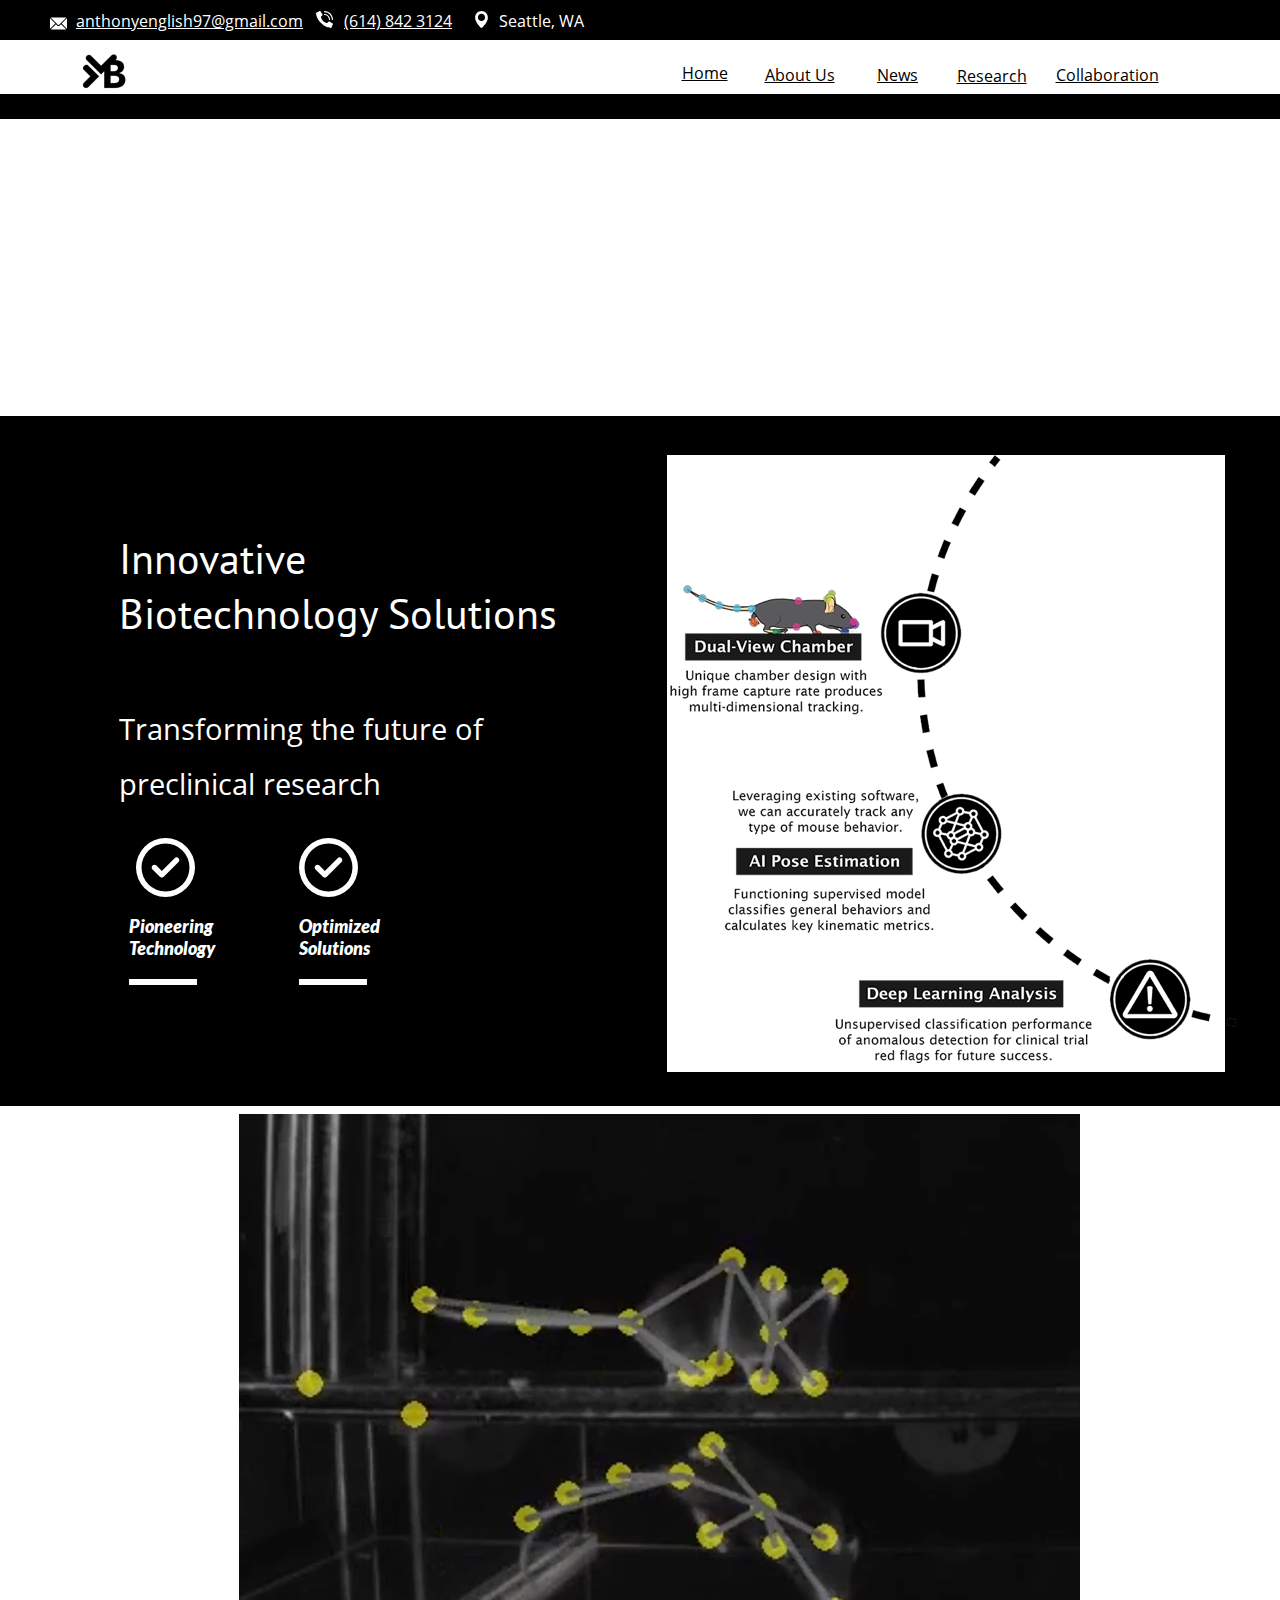
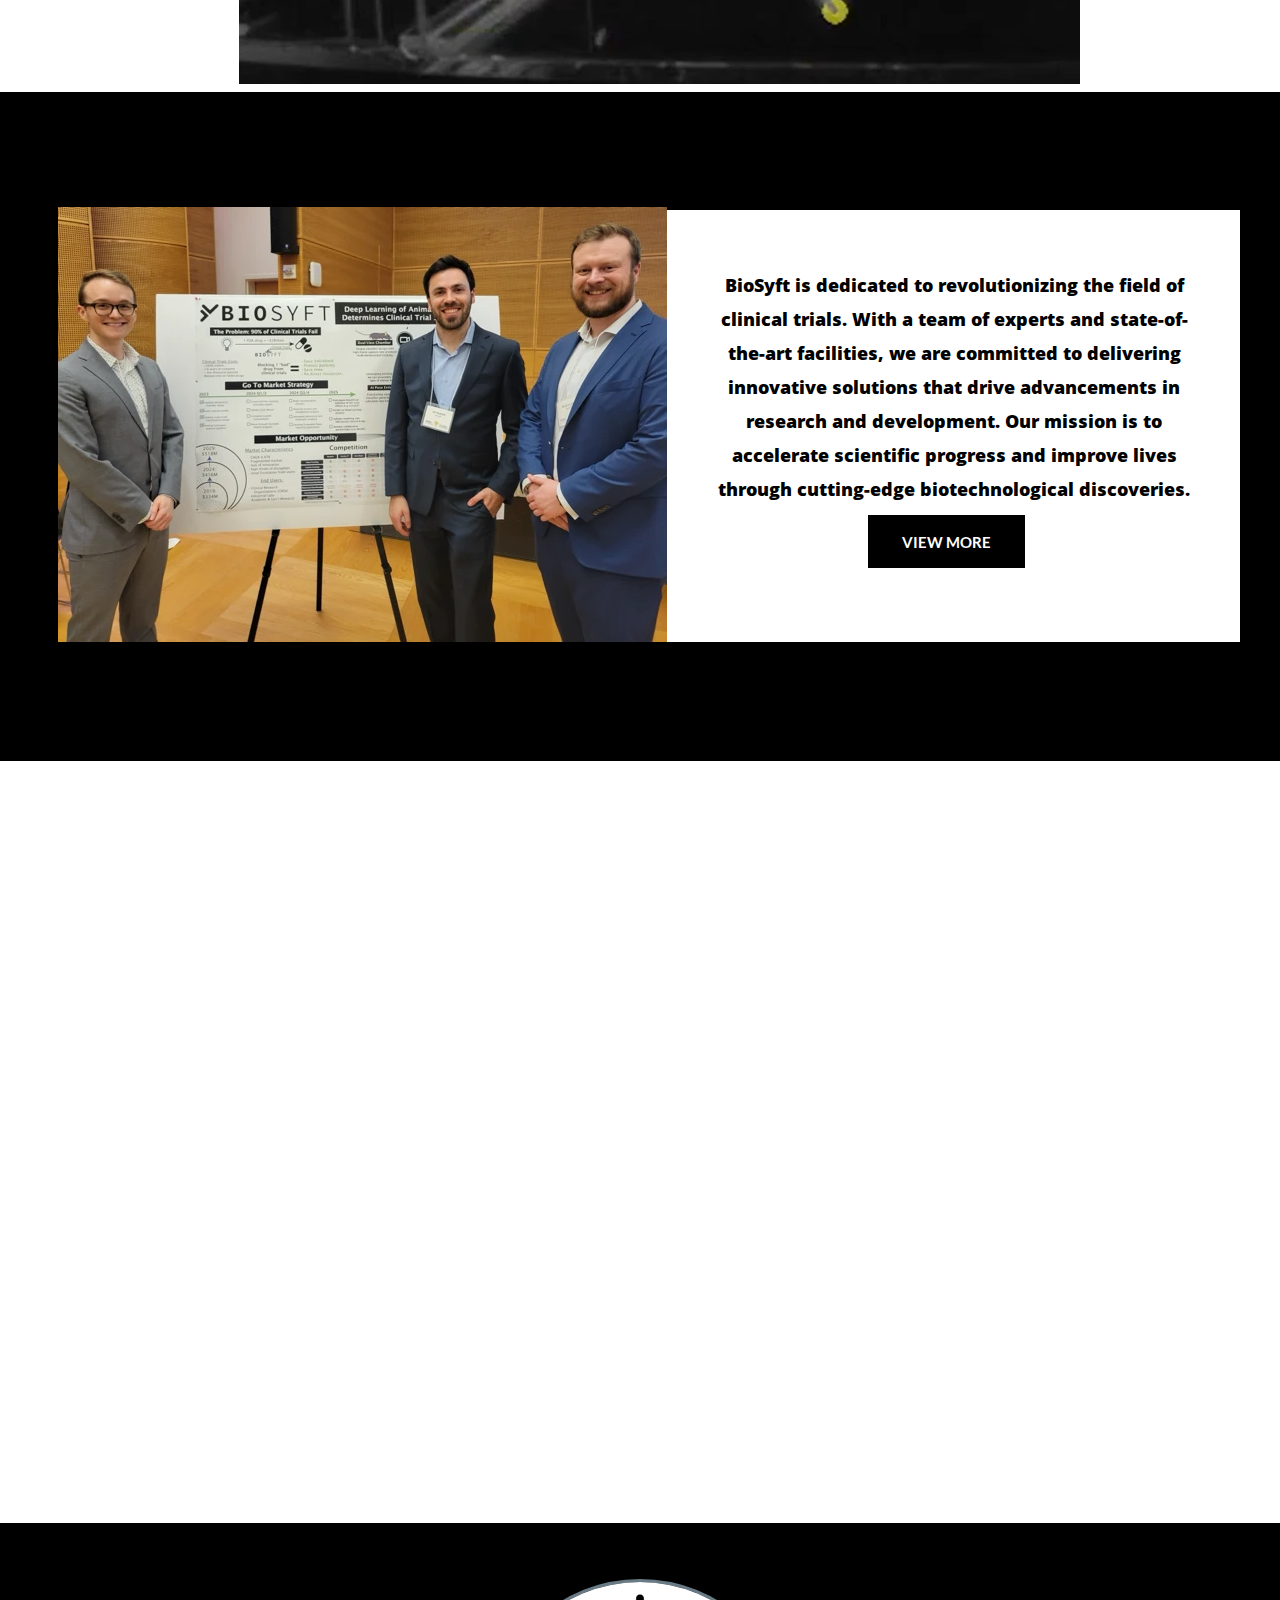
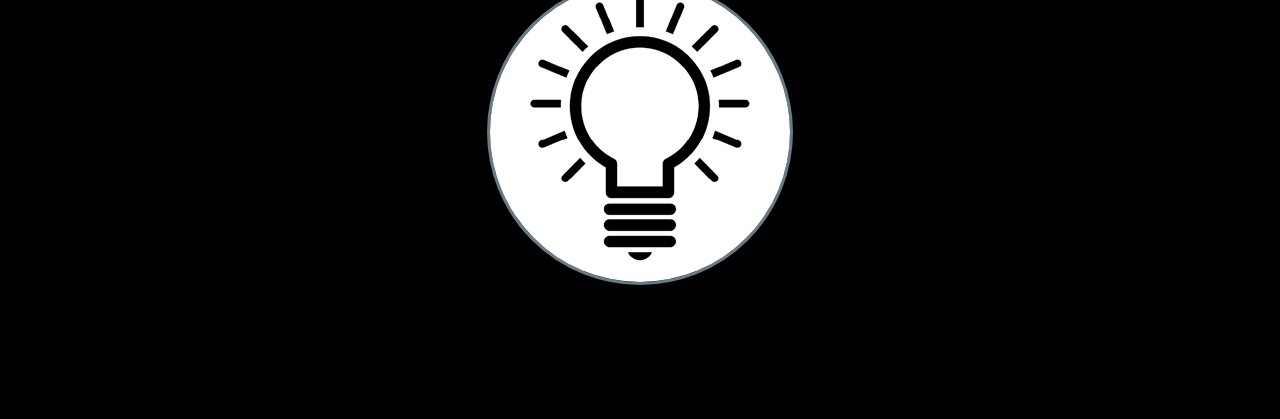
==== commit 1e973de5: "Final Edits" ====
--- a/index.html
+++ b/index.html
@@ -13,183 +13,183 @@
 <link rel="preload" href="css/HankenGrotesk_wght_.woff2" as="font" crossorigin>
 <style>html,body{-webkit-text-zoom:reset !important}@font-face{font-display:block;font-family:"Open Sans 1";src:url('css/OpenSans-Regular.woff2') format('woff2'),url('css/OpenSans-Regular.woff') format('woff');font-weight:400}@font-face{font-display:block;font-family:"PT Sans";src:url('css/PT_Sans-Web-Regular.woff2') format('woff2'),url('css/PT_Sans-Web-Regular.woff') format('woff');font-weight:400}@font-face{font-display:block;font-family:"Lato 9";src:url('css/Lato-BlackItalic.woff2') format('woff2'),url('css/Lato-BlackItalic.woff') format('woff');font-weight:900;font-style:italic}@font-face{font-display:block;font-family:"Open Sans 4";src:url('css/OpenSans-ExtraBold.woff2') format('woff2'),url('css/OpenSans-ExtraBold.woff') format('woff');font-weight:800}@font-face{font-display:block;font-family:"Lato 3";src:url('css/Lato-Bold.woff2') format('woff2'),url('css/Lato-Bold.woff') format('woff');font-weight:700}@font-face{font-display:block;font-family:"Lato 4";src:url('css/Lato-Black.woff2') format('woff2'),url('css/Lato-Black.woff') format('woff');font-weight:900}@font-face{font-display:block;font-family:"Lato 1";src:url('css/Lato-Light.woff2') format('woff2'),url('css/Lato-Light.woff') format('woff');font-weight:300}@font-face{font-display:block;font-family:"Hanken Grotesk 3";src:url('css/HankenGrotesk_wght_.woff2') format('woff2'),url('css/HankenGrotesk_wght_.woff') format('woff');font-weight:400;font-style:normal}body>div{font-size:0}p,span,h1,h2,h3,h4,h5,h6,a,li{margin:0;word-spacing:normal;word-wrap:break-word;-ms-word-wrap:break-word;pointer-events:auto;-ms-text-size-adjust:none !important;-moz-text-size-adjust:none !important;-webkit-text-size-adjust:none !important;text-size-adjust:none !important;max-height:10000000px}sup{font-size:inherit;vertical-align:baseline;position:relative;top:-0.4em}sub{font-size:inherit;vertical-align:baseline;position:relative;top:0.4em}ul{display:block;word-spacing:normal;word-wrap:break-word;line-break:normal;list-style-type:none;padding:0;margin:0;-moz-padding-start:0;-khtml-padding-start:0;-webkit-padding-start:0;-o-padding-start:0;-padding-start:0;-webkit-margin-before:0;-webkit-margin-after:0}li{display:block;white-space:normal}[data-marker]::before{content:attr(data-marker) ' ';-webkit-user-select:none;-khtml-user-select:none;-moz-user-select:none;-ms-user-select:none;-o-user-select:none;user-select:none}li p{-webkit-touch-callout:none;-webkit-user-select:none;-khtml-user-select:none;-moz-user-select:none;-ms-user-select:none;-o-user-select:none;user-select:none}form{display:inline-block}a{text-decoration:inherit;color:inherit;-webkit-tap-highlight-color:rgba(0,0,0,0)}textarea{resize:none}.shm-l{float:left;clear:left}.shm-r{float:right;clear:right;shape-outside:content-box}.btf{display:none}.plyr{min-width:0 !important}html{font-family:sans-serif}body{font-size:0;margin:0;--z:1;zoom:var(--z)}audio,video{display:inline-block;vertical-align:baseline}audio:not([controls]){display:none;height:0}[hidden],template{display:none}a{background:0 0;outline:0}b,strong{font-weight:700}dfn{font-style:italic}h1,h2,h3,h4,h5,h6{font-size:1em;line-height:1;margin:0}img{border:0}svg:not(:root){overflow:hidden}button,input,optgroup,select,textarea{color:inherit;font:inherit;margin:0}button{overflow:visible}button,select{text-transform:none}button,html input[type=button],input[type=submit]{-webkit-appearance:button;cursor:pointer;box-sizing:border-box;white-space:normal}input[type=date],input[type=email],input[type=number],input[type=password],input[type=text],textarea{-webkit-appearance:none;appearance:none;box-sizing:border-box}button[disabled],html input[disabled]{cursor:default}button::-moz-focus-inner,input::-moz-focus-inner{border:0;padding:0}input{line-height:normal}input[type=checkbox],input[type=radio]{box-sizing:border-box;padding:0}input[type=number]::-webkit-inner-spin-button,input[type=number]::-webkit-outer-spin-button{height:auto}input[type=search]{-webkit-appearance:textfield;-moz-box-sizing:content-box;-webkit-box-sizing:content-box;box-sizing:content-box}input[type=search]::-webkit-search-cancel-button,input[type=search]::-webkit-search-decoration{-webkit-appearance:none}textarea{overflow:auto;box-sizing:border-box;border-color:#ddd}optgroup{font-weight:700}table{border-collapse:collapse;border-spacing:0}td,th{padding:0}blockquote{margin-block-start:0;margin-block-end:0;margin-inline-start:0;margin-inline-end:0}:-webkit-full-screen-ancestor:not(iframe){-webkit-clip-path:initial !important}
 html{-webkit-font-smoothing:antialiased; -moz-osx-font-smoothing:grayscale}@-webkit-keyframes fadeInUpSubtle{from{opacity:0;-webkit-transform:translate3d(0,30px,0)}to{opacity:1;-webkit-transform:translate3d(0, 0, 0)}}@keyframes fadeInUpSubtle{from{opacity:0;transform:translate3d(0,30px,0)}to{opacity:1;transform:translate3d(0, 0, 0)}}.fadeInUpSubtle{-webkit-animation-name:fadeInUpSubtle;animation-name:fadeInUpSubtle}
-.animated{-webkit-animation-fill-mode:both;animation-fill-mode:both}.animated.infinite{-webkit-animation-iteration-count:infinite;animation-iteration-count:infinite}#b{background-color:#fff}.v5{display:block;vertical-align:top}.ps26{position:relative;margin-top:0}.s32{width:100%;min-width:1200px;min-height:102px;padding-bottom:0}.c10{border:0;-webkit-border-radius:0;-moz-border-radius:0;border-radius:0;background-color:#fff}.z17{z-index:1;pointer-events:none}.ps27{display:inline-block;width:0;height:0}.v6{display:inline-block;vertical-align:top}.s33{width:100%;min-width:1200px;min-height:40px}.c11{border:0;-webkit-border-radius:0;-moz-border-radius:0;border-radius:0;background-color:#000}.z18{z-index:2}.ps28{position:relative;margin-top:10px}.s34{width:1200px;margin-left:auto;margin-right:auto;min-height:22px}.ps29{position:relative;margin-left:10px;margin-top:0}.s35{min-width:440px;width:440px;min-height:22px}.ps30{position:relative;margin-left:0;margin-top:5px}.s36{min-width:17px;width:17px;min-height:17px;height:17px}.z19{z-index:10;pointer-events:auto}.i4{position:absolute;left:0;min-width:17px;max-width:17px;min-height:17px;max-height:17px;top:0;color:#fff}.ps31{position:relative;margin-left:249px;margin-top:1px}.z20{z-index:9;pointer-events:auto}.ps32{position:relative;margin-left:11px;margin-top:0}.s37{min-width:120px;width:120px;overflow:hidden;height:22px}.z21{z-index:12;pointer-events:auto}.p3{text-indent:0;padding-bottom:0;padding-right:0;text-align:left}.f7{font-family:"Open Sans 1";font-size:16px;font-size:calc(16px * var(--f));line-height:1.376;font-weight:400;font-style:normal;text-decoration:underline;text-transform:none;letter-spacing:normal;color:#fff;background-color:initial;text-shadow:none}.ps33{position:relative;margin-left:9px;margin-top:1px}.z22{z-index:13;pointer-events:auto}.ps34{position:relative;margin-top:-30px}.s38{width:1200px;margin-left:auto;margin-right:auto;min-height:92px}.ps35{position:relative;margin-left:36px;margin-top:0}.s39{min-width:1086px;width:1086px;min-height:92px}.ps36{position:relative;margin-left:0;margin-top:0}.s40{min-width:242px;width:242px;min-height:85px;line-height:0}.ps37{position:relative;margin-left:0;margin-top:0}.s41{min-width:242px;width:242px;overflow:hidden;height:44px}.z23{z-index:11;pointer-events:auto}.ps38{position:relative;margin-left:4px;margin-top:-7px}.s42{min-width:48px;width:48px;min-height:48px;height:48px}.z24{z-index:6;pointer-events:auto}.i5{position:absolute;left:0;width:48px;height:39px;top:5px;border:0}.ps39{position:relative;margin-left:181px;margin-top:0}.s43{min-width:139px;width:139px;overflow:hidden;height:44px}.z25{z-index:14;pointer-events:auto}.f8{font-family:"Open Sans 1";font-size:16px;font-size:calc(16px * var(--f));line-height:1.376;font-weight:400;font-style:normal;text-decoration:none;text-transform:none;letter-spacing:normal;color:#fff;background-color:initial;text-shadow:none}.v7{display:inline-block;vertical-align:top}.ps40{position:relative;margin-left:29px;margin-top:52px}.s44{min-width:75px;width:75px;overflow:hidden;height:26px}.z26{z-index:7;pointer-events:auto}.p4{text-indent:0;padding-bottom:0;padding-right:0;text-align:center}.f9{font-family:"Open Sans 1";font-size:16px;font-size:calc(16px * var(--f));line-height:1.376;font-weight:400;font-style:normal;text-decoration:underline;text-transform:none;letter-spacing:normal;color:#000;background-color:initial;text-shadow:none}.ps41{position:relative;margin-left:20px;margin-top:54px}.z27{z-index:3;pointer-events:auto}.ps42{position:relative;margin-left:23px;margin-top:54px}.z28{z-index:5;pointer-events:auto}.ps43{position:relative;margin-left:19px;margin-top:55px}.z29{z-index:8;pointer-events:auto}.s45{min-width:110px;width:110px;overflow:hidden;height:38px}.z30{z-index:4;pointer-events:auto}.ps44{position:relative;margin-top:-8px}.s46{width:100%;min-width:1200px;min-height:25px;padding-bottom:0}.z31{z-index:53;pointer-events:none}.ps45{position:relative;margin-top:-23px}.s47{width:100%;min-width:1200px;min-height:320px;padding-bottom:0}.z32{z-index:51;pointer-events:none}.s48{width:100%;min-width:1200px;min-height:320px}.c14{border:0;-webkit-border-radius:0;-moz-border-radius:0;border-radius:0;background-color:#fff;background-repeat:no-repeat;background-position:50% 50%;background-size:contain;background-image:url(images/logo2-640.png)}.webp .c14{background-image:url(images/logo2-640.webp)}.s49{width:100%;min-width:1200px;min-height:690px;padding-bottom:0}.z33{z-index:15;pointer-events:none}.s50{width:1200px;margin-left:auto;margin-right:auto;min-height:690px}.s51{min-width:1200px;width:1200px;min-height:690px}.s52{min-width:600px;width:600px;min-height:690px;line-height:0}.s53{min-width:600px;width:600px;min-height:690px}.z34{z-index:17}.ps46{position:relative;margin-left:79px;margin-top:115px}.s54{min-width:449px;width:449px;overflow:hidden;height:147px}.z35{z-index:19;pointer-events:auto}.f10{font-family:"PT Sans";font-size:42px;font-size:calc(42px * var(--f));line-height:1.311;font-weight:400;font-style:normal;text-decoration:none;text-transform:none;letter-spacing:normal;color:#fff;background-color:initial;text-shadow:none}.ps47{position:relative;margin-left:96px;margin-top:152px}.s55{min-width:236px;width:236px;min-height:69px}.s56{min-width:73px;width:73px;overflow:hidden;height:69px}.z36{z-index:20;pointer-events:auto}.f11{font-family:Arial, Helvetica, sans-serif;font-size:59px;font-size:calc(59px * var(--f));line-height:1.154;letter-spacing:normal;color:#fff;background-color:initial}.s57{display:inline-block;height:59px;margin-right:0;padding-right:0;text-indent:initial;transform-origin:50% 100%;transform:scale(1) translateY(8px)}.ps48{position:relative;margin-left:90px;margin-top:0}.z37{z-index:21;pointer-events:auto}.ps49{position:relative;margin-left:89px;margin-top:16px}.s58{min-width:288px;width:288px;min-height:56px}.s59{min-width:118px;width:118px;overflow:hidden;height:56px}.z38{z-index:22;pointer-events:auto}.f12{font-family:"Lato 9";font-size:18px;font-size:calc(18px * var(--f));line-height:1.223;font-weight:900;font-style:italic;text-decoration:none;text-transform:none;letter-spacing:normal;color:#fff;background-color:initial;text-shadow:none}.ps50{position:relative;margin-left:52px;margin-top:0}.z39{z-index:23;pointer-events:auto}.ps51{position:relative;margin-left:89px;margin-top:8px}.s60{min-width:238px;width:238px;min-height:6px}.s61{min-width:68px;width:68px;min-height:6px}.z40{z-index:24}.ps52{position:relative;margin-left:102px;margin-top:0}.z41{z-index:25}.ps53{position:relative;margin-left:79px;margin-top:-405px}.s62{min-width:449px;width:449px;overflow:hidden;height:115px}.z42{z-index:18;pointer-events:auto}.f13{font-family:"Open Sans 1";font-size:29px;font-size:calc(29px * var(--f));line-height:1.898;font-weight:400;font-style:normal;text-decoration:none;text-transform:none;letter-spacing:normal;color:#fff;background-color:initial;text-shadow:none}.ps54{position:relative;margin-left:27px;margin-top:39px}.s63{min-width:573px;width:573px;min-height:617px;line-height:0}.ps55{position:relative;margin-left:0;margin-top:0}.s64{min-width:558px;width:558px;min-height:617px;height:617px}.z43{z-index:16;pointer-events:auto}.i6{position:absolute;left:0;width:558px;height:617px;top:0;border:0}.ps56{position:relative;margin-left:0;margin-top:-617px}.s65{min-width:573px;width:573px;min-height:608px;height:608px}.z44{z-index:26;pointer-events:auto}.i7{position:absolute;left:0;width:573px;height:608px;top:0;border:0}.s66{width:100%;min-width:1200px;min-height:603px;padding-bottom:0}.z45{pointer-events:none}body{--d:0;--s:1200}@media (max-width:1199px) {.s32{min-width:320px;min-height:87px}.s33{min-width:320px;min-height:42px}.ps28{margin-top:5px}.s34{width:320px;min-height:31px}.s35{min-width:197px;width:197px;min-height:31px}.ps30{margin-top:1px}.s36{min-width:12px;width:12px;min-height:12px;height:12px}.i4{min-width:12px;max-width:12px;min-height:12px;max-height:12px}.ps31{margin-left:102px}.ps32{margin-left:5px}.s37{min-width:66px;width:66px;height:15px}.f7{font-size:14px;font-size:calc(14px * var(--f));line-height:1.358}.f7:visited{font-size:14px;font-size:calc(14px * var(--f));line-height:1.358}.f7:hover{font-size:14px;font-size:calc(14px * var(--f));line-height:1.358}.f7:active{font-size:14px;font-size:calc(14px * var(--f));line-height:1.358}.ps33{margin-left:0;margin-top:4px}.ps34{margin-top:-37px}.s38{width:320px;min-height:78px}.ps35{margin-left:11px}.s39{min-width:102px;width:102px;min-height:78px}.s40{min-width:102px;width:102px;min-height:78px}.ps37{margin-left:14px}.s41{min-width:88px;width:88px;height:15px}.ps38{margin-left:0;margin-top:28px}.s42{min-width:35px;width:35px;min-height:35px;height:35px}.i5{width:35px;height:29px;top:3px}.ps39{margin-left:14px;margin-top:-59px}.s43{min-width:88px;width:88px;height:13px}.f8{font-size:14px;font-size:calc(14px * var(--f));line-height:1.358}.v7{display:none}.ps44{margin-top:-2px}.s46{min-width:320px;min-height:7px}.ps45{margin-top:-6px}.s47{min-width:320px;min-height:269px}.s48{min-width:320px;min-height:269px}.s49{min-width:320px;min-height:488px}.s50{width:320px;min-height:488px}.s51{min-width:320px;width:320px;min-height:488px}.s52{min-width:253px;width:253px;min-height:488px}.s53{min-width:253px;width:253px;min-height:488px}.ps46{margin-left:21px;margin-top:63px}.s54{min-width:208px;width:208px;height:90px}.f10{font-size:22px;font-size:calc(22px * var(--f));line-height:1.274}.ps47{margin-left:21px;margin-top:184px}.s55{min-width:153px;width:153px;min-height:45px}.s56{min-width:43px;width:43px;height:45px}.f11{font-size:35px;font-size:calc(35px * var(--f));line-height:1.144}.s57{height:35px;transform:scale(1) translateY(5px)}.ps48{margin-left:67px}.ps49{margin-left:21px;margin-top:0}.s58{min-width:208px;width:208px;min-height:41px}.s59{min-width:98px;width:98px;height:41px}.f12{font-size:14px;font-size:calc(14px * var(--f));line-height:1.215}.ps50{margin-left:12px}.ps51{margin-left:21px;margin-top:0}.s60{min-width:159px;width:159px;min-height:5px}.s61{min-width:49px;width:49px;min-height:3px}.ps52{margin-left:61px;margin-top:2px}.ps53{margin-left:21px;margin-top:-335px}.s62{min-width:208px;width:208px;height:169px}.f13{font-family:"Hanken Grotesk 3";line-height:1.829}.ps54{margin-left:167px;margin-top:-326px}.s63{min-width:152px;width:152px;min-height:166px}.ps55{margin-top:1px}.s64{min-width:148px;width:148px;min-height:164px;height:164px}.i6{width:148px;height:164px}.ps56{margin-top:-167px}.s65{min-width:152px;width:152px;min-height:162px;height:162px}.i7{width:152px;height:162px}.s66{min-width:320px;min-height:452px}body{--d:1;--s:320}}@media (min-width:320px) {.c14{background-image:url(images/logo2-960.png)}.webp .c14{background-image:url(images/logo2-960.webp)}}@media (min-width:480px) {.c14{background-image:url(images/logo2-1536.png)}.webp .c14{background-image:url(images/logo2-1536.webp)}}@media (min-width:768px) {.c14{background-image:url(images/logo2-1920.png)}.webp .c14{background-image:url(images/logo2-1920.webp)}}@media (min-width:960px) {.c14{background-image:url(images/logo2-1200.png)}.webp .c14{background-image:url(images/logo2-1200.webp)}}@media (min-width:960px) and (-webkit-min-device-pixel-ratio:1.7),(min-width:960px) and (min-resolution:144dpi) {.c14{background-image:url(images/logo2-2400.png)}.webp .c14{background-image:url(images/logo2-2400.webp)}}@media (min-width:1200px) {.c14{background-image:url(images/logo2-1557.png)}.webp .c14{background-image:url(images/logo2-1557.webp)}}@media (min-width:1200px) and (-webkit-min-device-pixel-ratio:1.7),(min-width:1200px) and (min-resolution:144dpi) {.c14{background-image:url(images/logo2-3114.png)}.webp .c14{background-image:url(images/logo2-3114.webp)}}@media (min-width:1600px) {.c14{background-image:url(images/logo2-1557.png)}.webp .c14{background-image:url(images/logo2-1557.webp)}}@media (min-width:1600px) and (-webkit-min-device-pixel-ratio:1.7),(min-width:1600px) and (min-resolution:144dpi) {.c14{background-image:url(images/logo2-3114.png)}.webp .c14{background-image:url(images/logo2-3114.webp)}}@media (min-width:2000px) {.c14{background-image:url(images/logo2-1557.png)}.webp .c14{background-image:url(images/logo2-1557.webp)}}@media (min-width:2000px) and (-webkit-min-device-pixel-ratio:1.7),(min-width:2000px) and (min-resolution:144dpi) {.c14{background-image:url(images/logo2-3114.png)}.webp .c14{background-image:url(images/logo2-3114.webp)}}</style>
+.animated{-webkit-animation-fill-mode:both;animation-fill-mode:both}.animated.infinite{-webkit-animation-iteration-count:infinite;animation-iteration-count:infinite}#b{background-color:#fff}.v5{display:block;vertical-align:top}.ps25{position:relative;margin-top:0}.s30{width:100%;min-width:1200px;min-height:102px;padding-bottom:0}.c10{border:0;-webkit-border-radius:0;-moz-border-radius:0;border-radius:0;background-color:#fff}.z8{z-index:1;pointer-events:none}.ps26{display:inline-block;width:0;height:0}.v6{display:inline-block;vertical-align:top}.s31{width:100%;min-width:1200px;min-height:40px}.c11{border:0;-webkit-border-radius:0;-moz-border-radius:0;border-radius:0;background-color:#000}.z9{z-index:2}.ps27{position:relative;margin-top:10px}.s32{width:1200px;margin-left:auto;margin-right:auto;min-height:22px}.ps28{position:relative;margin-left:10px;margin-top:0}.s33{min-width:440px;width:440px;min-height:22px}.ps29{position:relative;margin-left:0;margin-top:5px}.s34{min-width:17px;width:17px;min-height:17px;height:17px}.z10{z-index:10;pointer-events:auto}.i3{position:absolute;left:0;min-width:17px;max-width:17px;min-height:17px;max-height:17px;top:0;color:#fff}.ps30{position:relative;margin-left:249px;margin-top:1px}.z11{z-index:9;pointer-events:auto}.ps31{position:relative;margin-left:11px;margin-top:0}.s35{min-width:120px;width:120px;overflow:hidden;height:22px}.z12{z-index:12;pointer-events:auto}.p3{text-indent:0;padding-bottom:0;padding-right:0;text-align:left}.f7{font-family:"Open Sans 1";font-size:16px;font-size:calc(16px * var(--f));line-height:1.376;font-weight:400;font-style:normal;text-decoration:underline;text-transform:none;letter-spacing:normal;color:#fff;background-color:initial;text-shadow:none}.ps32{position:relative;margin-left:9px;margin-top:1px}.z13{z-index:13;pointer-events:auto}.ps33{position:relative;margin-top:-30px}.s36{width:1200px;margin-left:auto;margin-right:auto;min-height:92px}.ps34{position:relative;margin-left:36px;margin-top:0}.s37{min-width:1086px;width:1086px;min-height:92px}.ps35{position:relative;margin-left:0;margin-top:0}.s38{min-width:242px;width:242px;min-height:85px;line-height:0}.ps36{position:relative;margin-left:0;margin-top:0}.s39{min-width:242px;width:242px;overflow:hidden;height:44px}.z14{z-index:11;pointer-events:auto}.ps37{position:relative;margin-left:4px;margin-top:-7px}.s40{min-width:48px;width:48px;min-height:48px;height:48px}.z15{z-index:6;pointer-events:auto}.i4{position:absolute;left:0;width:48px;height:39px;top:5px;border:0}.ps38{position:relative;margin-left:181px;margin-top:0}.s41{min-width:139px;width:139px;overflow:hidden;height:44px}.z16{z-index:14;pointer-events:auto}.f8{font-family:"Open Sans 1";font-size:16px;font-size:calc(16px * var(--f));line-height:1.376;font-weight:400;font-style:normal;text-decoration:none;text-transform:none;letter-spacing:normal;color:#fff;background-color:initial;text-shadow:none}.v7{display:inline-block;vertical-align:top}.ps39{position:relative;margin-left:29px;margin-top:52px}.s42{min-width:75px;width:75px;overflow:hidden;height:26px}.z17{z-index:7;pointer-events:auto}.p4{text-indent:0;padding-bottom:0;padding-right:0;text-align:center}.f9{font-family:"Open Sans 1";font-size:16px;font-size:calc(16px * var(--f));line-height:1.376;font-weight:400;font-style:normal;text-decoration:underline;text-transform:none;letter-spacing:normal;color:#000;background-color:initial;text-shadow:none}.ps40{position:relative;margin-left:20px;margin-top:54px}.z18{z-index:3;pointer-events:auto}.ps41{position:relative;margin-left:23px;margin-top:54px}.z19{z-index:5;pointer-events:auto}.ps42{position:relative;margin-left:19px;margin-top:55px}.z20{z-index:8;pointer-events:auto}.s43{min-width:110px;width:110px;overflow:hidden;height:38px}.z21{z-index:4;pointer-events:auto}.ps43{position:relative;margin-top:-8px}.s44{width:100%;min-width:1200px;min-height:25px;padding-bottom:0}.z22{z-index:34;pointer-events:none}.ps44{position:relative;margin-top:-23px}.s45{width:100%;min-width:1200px;min-height:320px;padding-bottom:0}.z23{z-index:32;pointer-events:none}.s46{width:100%;min-width:1200px;min-height:320px}.c14{border:0;-webkit-border-radius:0;-moz-border-radius:0;border-radius:0;background-color:#fff;background-repeat:no-repeat;background-position:50% 50%;background-size:contain;background-image:url(images/logo2-640.png)}.webp .c14{background-image:url(images/logo2-640.webp)}.s47{width:100%;min-width:1200px;min-height:690px;padding-bottom:0}.z24{z-index:15;pointer-events:none}.s48{width:1200px;margin-left:auto;margin-right:auto;min-height:690px}.s49{min-width:1200px;width:1200px;min-height:690px}.s50{min-width:600px;width:600px;min-height:690px;line-height:0}.s51{min-width:600px;width:600px;min-height:690px}.z25{z-index:17}.ps45{position:relative;margin-left:79px;margin-top:115px}.s52{min-width:449px;width:449px;overflow:hidden;height:147px}.z26{z-index:19;pointer-events:auto}.f10{font-family:"PT Sans";font-size:42px;font-size:calc(42px * var(--f));line-height:1.311;font-weight:400;font-style:normal;text-decoration:none;text-transform:none;letter-spacing:normal;color:#fff;background-color:initial;text-shadow:none}.ps46{position:relative;margin-left:96px;margin-top:152px}.s53{min-width:236px;width:236px;min-height:69px}.s54{min-width:73px;width:73px;overflow:hidden;height:69px}.z27{z-index:20;pointer-events:auto}.f11{font-family:Arial, Helvetica, sans-serif;font-size:59px;font-size:calc(59px * var(--f));line-height:1.154;letter-spacing:normal;color:#fff;background-color:initial}.s55{display:inline-block;height:59px;margin-right:0;padding-right:0;text-indent:initial;transform-origin:50% 100%;transform:scale(1) translateY(8px)}.ps47{position:relative;margin-left:90px;margin-top:0}.z28{z-index:21;pointer-events:auto}.ps48{position:relative;margin-left:89px;margin-top:16px}.s56{min-width:288px;width:288px;min-height:56px}.s57{min-width:118px;width:118px;overflow:hidden;height:56px}.z29{z-index:22;pointer-events:auto}.f12{font-family:"Lato 9";font-size:18px;font-size:calc(18px * var(--f));line-height:1.223;font-weight:900;font-style:italic;text-decoration:none;text-transform:none;letter-spacing:normal;color:#fff;background-color:initial;text-shadow:none}.ps49{position:relative;margin-left:52px;margin-top:0}.z30{z-index:23;pointer-events:auto}.ps50{position:relative;margin-left:89px;margin-top:8px}.s58{min-width:238px;width:238px;min-height:6px}.s59{min-width:68px;width:68px;min-height:6px}.z31{z-index:24}.ps51{position:relative;margin-left:102px;margin-top:0}.z32{z-index:25}.ps52{position:relative;margin-left:79px;margin-top:-405px}.s60{min-width:449px;width:449px;overflow:hidden;height:115px}.z33{z-index:18;pointer-events:auto}.f13{font-family:"Open Sans 1";font-size:29px;font-size:calc(29px * var(--f));line-height:1.898;font-weight:400;font-style:normal;text-decoration:none;text-transform:none;letter-spacing:normal;color:#fff;background-color:initial;text-shadow:none}.ps53{position:relative;margin-left:27px;margin-top:39px}.s61{min-width:573px;width:573px;min-height:617px;line-height:0}.ps54{position:relative;margin-left:0;margin-top:0}.s62{min-width:558px;width:558px;min-height:617px;height:617px}.z34{z-index:16;pointer-events:auto}.i5{position:absolute;left:0;width:558px;height:617px;top:0;border:0}.ps55{position:relative;margin-left:0;margin-top:-617px}.s63{min-width:573px;width:573px;min-height:608px;height:608px}.z35{z-index:26;pointer-events:auto}.i6{position:absolute;left:0;width:573px;height:608px;top:0;border:0}.s64{width:100%;min-width:1200px;min-height:586px;padding-bottom:0}.z36{pointer-events:none}.ps56{position:relative;margin-top:8px}.s65{width:1200px;margin-left:auto;margin-right:auto;min-height:570px}.ps57{position:relative;margin-left:123px;margin-top:0}.s66{min-width:993px;width:993px;min-height:570px;height:570px}.z37{pointer-events:auto}.i7{position:absolute;left:76px;width:841px;height:570px;top:0;border:0}body{--d:0;--s:1200}@media (max-width:1199px) {.s30{min-width:320px;min-height:87px}.s31{min-width:320px;min-height:42px}.ps27{margin-top:5px}.s32{width:320px;min-height:31px}.s33{min-width:197px;width:197px;min-height:31px}.ps29{margin-top:1px}.s34{min-width:12px;width:12px;min-height:12px;height:12px}.i3{min-width:12px;max-width:12px;min-height:12px;max-height:12px}.ps30{margin-left:102px}.ps31{margin-left:5px}.s35{min-width:66px;width:66px;height:15px}.f7{font-size:14px;font-size:calc(14px * var(--f));line-height:1.358}.f7:visited{font-size:14px;font-size:calc(14px * var(--f));line-height:1.358}.f7:hover{font-size:14px;font-size:calc(14px * var(--f));line-height:1.358}.f7:active{font-size:14px;font-size:calc(14px * var(--f));line-height:1.358}.ps32{margin-left:0;margin-top:4px}.ps33{margin-top:-37px}.s36{width:320px;min-height:78px}.ps34{margin-left:11px}.s37{min-width:102px;width:102px;min-height:78px}.s38{min-width:102px;width:102px;min-height:78px}.ps36{margin-left:14px}.s39{min-width:88px;width:88px;height:15px}.ps37{margin-left:0;margin-top:28px}.s40{min-width:35px;width:35px;min-height:35px;height:35px}.i4{width:35px;height:29px;top:3px}.ps38{margin-left:14px;margin-top:-59px}.s41{min-width:88px;width:88px;height:13px}.f8{font-size:14px;font-size:calc(14px * var(--f));line-height:1.358}.v7{display:none}.ps43{margin-top:-2px}.s44{min-width:320px;min-height:7px}.ps44{margin-top:-6px}.s45{min-width:320px;min-height:269px}.s46{min-width:320px;min-height:269px}.s47{min-width:320px;min-height:488px}.s48{width:320px;min-height:488px}.s49{min-width:320px;width:320px;min-height:488px}.s50{min-width:253px;width:253px;min-height:488px}.s51{min-width:253px;width:253px;min-height:488px}.ps45{margin-left:21px;margin-top:63px}.s52{min-width:208px;width:208px;height:90px}.f10{font-size:22px;font-size:calc(22px * var(--f));line-height:1.274}.ps46{margin-left:21px;margin-top:184px}.s53{min-width:153px;width:153px;min-height:45px}.s54{min-width:43px;width:43px;height:45px}.f11{font-size:35px;font-size:calc(35px * var(--f));line-height:1.144}.s55{height:35px;transform:scale(1) translateY(5px)}.ps47{margin-left:67px}.ps48{margin-left:21px;margin-top:0}.s56{min-width:208px;width:208px;min-height:41px}.s57{min-width:98px;width:98px;height:41px}.f12{font-size:14px;font-size:calc(14px * var(--f));line-height:1.215}.ps49{margin-left:12px}.ps50{margin-left:21px;margin-top:0}.s58{min-width:159px;width:159px;min-height:5px}.s59{min-width:49px;width:49px;min-height:3px}.ps51{margin-left:61px;margin-top:2px}.ps52{margin-left:21px;margin-top:-335px}.s60{min-width:208px;width:208px;height:169px}.f13{font-family:"Hanken Grotesk 3";line-height:1.829}.ps53{margin-left:167px;margin-top:-326px}.s61{min-width:152px;width:152px;min-height:166px}.ps54{margin-top:1px}.s62{min-width:148px;width:148px;min-height:164px;height:164px}.i5{width:148px;height:164px}.ps55{margin-top:-167px}.s63{min-width:152px;width:152px;min-height:162px;height:162px}.i6{width:152px;height:162px}.s64{min-width:320px;min-height:152px}.ps56{margin-top:0}.s65{width:320px;min-height:152px}.ps57{margin-left:33px}.s66{min-width:265px;width:265px;min-height:152px;height:152px}.i7{left:20px;width:224px;height:152px}body{--d:1;--s:320}}@media (min-width:320px) {.c14{background-image:url(images/logo2-960.png)}.webp .c14{background-image:url(images/logo2-960.webp)}}@media (min-width:480px) {.c14{background-image:url(images/logo2-1536.png)}.webp .c14{background-image:url(images/logo2-1536.webp)}}@media (min-width:768px) {.c14{background-image:url(images/logo2-1920.png)}.webp .c14{background-image:url(images/logo2-1920.webp)}}@media (min-width:960px) {.c14{background-image:url(images/logo2-1200.png)}.webp .c14{background-image:url(images/logo2-1200.webp)}}@media (min-width:960px) and (-webkit-min-device-pixel-ratio:1.7),(min-width:960px) and (min-resolution:144dpi) {.c14{background-image:url(images/logo2-2400.png)}.webp .c14{background-image:url(images/logo2-2400.webp)}}@media (min-width:1200px) {.c14{background-image:url(images/logo2-1557.png)}.webp .c14{background-image:url(images/logo2-1557.webp)}}@media (min-width:1200px) and (-webkit-min-device-pixel-ratio:1.7),(min-width:1200px) and (min-resolution:144dpi) {.c14{background-image:url(images/logo2-3114.png)}.webp .c14{background-image:url(images/logo2-3114.webp)}}@media (min-width:1600px) {.c14{background-image:url(images/logo2-1557.png)}.webp .c14{background-image:url(images/logo2-1557.webp)}}@media (min-width:1600px) and (-webkit-min-device-pixel-ratio:1.7),(min-width:1600px) and (min-resolution:144dpi) {.c14{background-image:url(images/logo2-3114.png)}.webp .c14{background-image:url(images/logo2-3114.webp)}}@media (min-width:2000px) {.c14{background-image:url(images/logo2-1557.png)}.webp .c14{background-image:url(images/logo2-1557.webp)}}@media (min-width:2000px) and (-webkit-min-device-pixel-ratio:1.7),(min-width:2000px) and (min-resolution:144dpi) {.c14{background-image:url(images/logo2-3114.png)}.webp .c14{background-image:url(images/logo2-3114.webp)}}</style>
 <script>!function(){var A=new Image;A.onload=A.onerror=function(){1!=A.height&&document.body.classList.remove("webp")},A.src="[data-uri]"}();
 </script>
-<link onload="this.media='all';this.onload=null;" rel="stylesheet" href="css/site.812518.css" media="print">
-<noscript><link rel="stylesheet" href="css/site.812518.css" type="text/css"></noscript>
+<link onload="this.media='all';this.onload=null;" rel="stylesheet" href="css/site.acfe5b.css" media="print">
+<noscript><link rel="stylesheet" href="css/site.acfe5b.css" type="text/css"></noscript>
 </head>
 <body class="webp" id="b">
 <script>var p=document.createElement("P");p.innerHTML="&nbsp;",p.style.cssText="position:fixed;visible:hidden;font-size:100px;zoom:1",document.body.appendChild(p);var rsz=function(e){return function(){var r=Math.trunc(1e3/parseFloat(window.getComputedStyle(e).getPropertyValue("font-size")))/10,t=document.body;r!=t.style.getPropertyValue("--f")&&t.style.setProperty("--f",r)}}(p);if("ResizeObserver"in window){var ro=new ResizeObserver(rsz);ro.observe(p)}else if("requestAnimationFrame"in window){var raf=function(){rsz(),requestAnimationFrame(raf)};requestAnimationFrame(raf)}else setInterval(rsz,100);</script>
 
 <script>!function(){var e=function(){var e=document.body;e.style.setProperty("--z",1);var t=window.innerWidth,n=getComputedStyle(e).getPropertyValue("--s");if(320==n){if(t<320)return;t=Math.min(479,t)}else if(480==n){if(t<480)return;t=Math.min(610,t)}else t=n;e.style.setProperty("--z",Math.trunc(t/n*1e3)/1e3)};window.addEventListener?window.addEventListener("resize",e,!0):window.onscroll=e,e()}();</script>
 
-<div data-block-group="0" class="v5 ps26 s32 c10 z17">
-<div class="ps27">
-</div>
-<div class="v6 ps26 s33 c11 z18">
-<div class="ps28 v5 s34">
-<div class="v6 ps29 s35">
-<div class="v6 ps30 s36 c12 z19">
-<svg viewBox="0 0 512 512" xmlns="http://www.w3.org/2000/svg" class="i4">
+<div data-block-group="0" class="v5 ps25 s30 c10 z8">
+<div class="ps26">
+</div>
+<div class="v6 ps25 s31 c11 z9">
+<div class="ps27 v5 s32">
+<div class="v6 ps28 s33">
+<div class="v6 ps29 s34 c12 z10">
+<svg viewBox="0 0 512 512" xmlns="http://www.w3.org/2000/svg" class="i3">
 <g fill="currentColor"><path d="M331.756 277.251l-42.881 43.026c-17.389 17.45-47.985 17.826-65.75 0l-42.883-43.026L26.226 431.767C31.959 434.418 38.28 436 45 436h422c6.72 0 13.039-1.58 18.77-4.232L331.756 277.251Z"/><path d="M467 76H45c-6.72 0-13.041 1.582-18.772 4.233l164.577 165.123c.011.011.024.013.035.024 .011.011.013.026.013.026l53.513 53.69c5.684 5.684 17.586 5.684 23.27 0l53.502-53.681s.013-.024.024-.035c0 0 .024-.013.035-.024L485.77 80.232C480.039 77.58 473.72 76 467 76Z"/><path d="M4.786 101.212C1.82 107.21 0 113.868 0 121v270c0 7.132 1.818 13.79 4.785 19.788l154.283-154.783L4.786 101.212Z"/><path d="M507.214 101.21L352.933 256.005 507.214 410.79C510.18 404.792 512 398.134 512 391V121c0-7.134-1.82-13.792-4.786-19.79Z"/></g>
 </svg>
 </div>
-<div class="v6 ps31 s36 c12 z20">
-<svg viewBox="0 0 58 58" xmlns="http://www.w3.org/2000/svg" class="i4">
+<div class="v6 ps30 s34 c12 z11">
+<svg viewBox="0 0 58 58" xmlns="http://www.w3.org/2000/svg" class="i3">
 <g transform="translate(-1 0)"><g fill="currentColor"><path d="M25.017 33.983c-5.536-5.536-6.786-11.072-7.068-13.29 -.0788-.6133.1322-1.2284.571-1.664L23 14.551c.659-.6587.7759-1.6851.282-2.475L16.149 1c-.5465-.8748-1.6686-1.1905-2.591-.729L2.107 5.664c-.746.3673-1.1847 1.1598-1.1 1.987 .6 5.7 3.085 19.712 16.855 33.483 13.77 13.771 27.78 16.255 33.483 16.855 .8271.0846 1.6196-.3541 1.987-1.1l5.393-11.451c.4597-.9205.1461-2.0396-.725-2.587L46.924 35.72c-.7896-.4945-1.8159-.3784-2.475.28l-4.478 4.48c-.4357.4387-1.0508.6497-1.664.571 -2.218-.282-7.754-1.532-13.29-7.068Z"/><path d="M47 31c-1.1046 0-2-.8955-2-2 -.0094-8.2804-6.7197-14.9907-15-15 -1.1046 0-2-.8955-2-2 0-1.1046.8954-2 2-2 10.4886.0115 18.9884 8.5113 19 19 0 1.1045-.8955 2-2 2Z"/><path d="M57 31c-1.1046 0-2-.8955-2-2C54.9845 15.1992 43.8007 4.0154 30 4c-1.1046 0-2-.8955-2-2 0-1.1046.8954-2 2-2 16.0089.0176 28.9823 12.991 29 29 0 .5304-.2108 1.0391-.5858 1.4142 -.3751.375-.8838.5857-1.4143.5857Z"/></g></g>
 </svg>
 </div>
-<div class="v6 ps32 s37 c12 z21">
+<div class="v6 ps31 s35 c12 z12">
 <h3 class="p3"><a href="tel:" class="f7">(614) 842 3124</a></h3>
 </div>
-<div class="v6 ps33 s36 c12 z22">
-<svg viewBox="0 0 24 24" xmlns="http://www.w3.org/2000/svg" class="i4">
+<div class="v6 ps32 s34 c12 z13">
+<svg viewBox="0 0 24 24" xmlns="http://www.w3.org/2000/svg" class="i3">
 <path fill="currentColor" d="M12 0C7.038 0 3 4.066 3 9.065c0 7.103 8.154 14.437 8.501 14.745 .143.127.321.19.499.19s.356-.063.499-.189C12.846 23.502 21 16.168 21 9.065 21 4.066 16.962 0 12 0Zm0 14c-2.757 0-5-2.243-5-5s2.243-5 5-5 5 2.243 5 5 -2.243 5-5 5Z"/>
 </svg>
 </div>
 </div>
 </div>
 </div>
-<div class="ps34 v5 s38">
-<div class="v6 ps35 s39">
-<div class="v6 ps36 s40">
-<div class="v6 ps37 s41 c12 z23">
+<div class="ps33 v5 s36">
+<div class="v6 ps34 s37">
+<div class="v6 ps35 s38">
+<div class="v6 ps36 s39 c12 z14">
 <h3 class="p3"><a href="javascript:em1();" class="f7">anthonyenglish97@gmail.com</a></h3>
 </div>
-<div class="v6 ps38 s42 c12 z24">
+<div class="v6 ps37 s40 c12 z15">
 <picture>
 <source srcset="images/short-logo2-70.webp 2x" type="image/webp" media="(max-width:1199px)">
 <source srcset="images/short-logo2-70.png 2x" media="(max-width:1199px)">
 <source srcset="images/short-logo2-48.webp 1x, images/short-logo2-96.webp 2x" type="image/webp" media="(min-width:1200px)">
 <source srcset="images/short-logo2-48.png 1x, images/short-logo2-96.png 2x" media="(min-width:1200px)">
-<img src="images/short-logo2-96.png" class="i5">
-</picture>
-</div>
-</div>
-<div class="v6 ps39 s43 c12 z25">
+<img src="images/short-logo2-96.png" class="i4">
+</picture>
+</div>
+</div>
+<div class="v6 ps38 s41 c12 z16">
 <h3 class="p3 f8">Seattle, WA</h3>
 </div>
-<div class="v7 ps40 s44 c13 z26">
+<div class="v7 ps39 s42 c13 z17">
 <h3 class="p4"><a href="#" class="f9">Home</a></h3>
 </div>
-<div class="v7 ps41 s44 c13 z27">
+<div class="v7 ps40 s42 c13 z18">
 <h3 class="p4"><a href="about-us-learn-more-about-biosyft.html" class="f9">About Us</a></h3>
 </div>
-<div class="v7 ps42 s44 c13 z28">
+<div class="v7 ps41 s42 c13 z19">
 <h3 class="p4"><a href="news-current-events.html" class="f9">News</a></h3>
 </div>
-<div class="v7 ps43 s44 c13 z29">
+<div class="v7 ps42 s42 c13 z20">
 <h3 class="p4"><a href="research.html" class="f9">Research</a></h3>
 </div>
-<div class="v7 ps42 s45 c13 z30">
+<div class="v7 ps41 s43 c13 z21">
 <h3 class="p4"><a href="collaboration-work-with-us-.html" class="f9">Collaboration</a></h3>
 </div>
 </div>
 </div>
 </div>
-<div data-block-group="0" class="v5 ps44 s46 c11 z31"><div class="ps27"></div></div>
-<div data-block-group="0" class="v5 ps45 s47 c10 z32">
-<div class="ps27">
-</div>
-<div class="anim fadeInUpSubtle un4 v6 ps26 s48 c14"></div>
-</div>
-<div data-block-group="0" class="v5 ps26 s49 c11 z33">
-<div class="ps27">
-</div>
-<div class="ps26 v5 s50">
-<div class="v6 ps36 s51">
-<div class="v6 ps36 s52">
-<div class="v6 ps36 s53 c11 z34">
-<div class="v6 ps46 s54 c12 z35">
+<div data-block-group="0" class="v5 ps43 s44 c11 z22"><div class="ps26"></div></div>
+<div data-block-group="0" class="v5 ps44 s45 c10 z23">
+<div class="ps26">
+</div>
+<div class="anim fadeInUpSubtle un4 v6 ps25 s46 c14"></div>
+</div>
+<div data-block-group="0" class="v5 ps25 s47 c11 z24">
+<div class="ps26">
+</div>
+<div class="ps25 v5 s48">
+<div class="v6 ps35 s49">
+<div class="v6 ps35 s50">
+<div class="v6 ps35 s51 c11 z25">
+<div class="v6 ps45 s52 c12 z26">
 <h1 class="p3 f10">Innovative Biotechnology Solutions</h1>
 </div>
-<div class="v6 ps47 s55">
-<div class="v6 ps36 s56 c12 z36">
-<p class="p3 f11"><x-svg class="s57"><svg style='fill:currentColor' height='100%' xmlns='http://www.w3.org/2000/svg' viewBox='0 0 512 512' role='graphics-object'><title>Circle Check</title><path d='M256 48a208 208 0 1 1 0 416 208 208 0 1 1 0-416zm0 464A256 256 0 1 0 256 0a256 256 0 1 0 0 512zM369 209c9.4-9.4 9.4-24.6 0-33.9s-24.6-9.4-33.9 0l-111 111-47-47c-9.4-9.4-24.6-9.4-33.9 0s-9.4 24.6 0 33.9l64 64c9.4 9.4 24.6 9.4 33.9 0L369 209z'/></svg></x-svg></p>
-</div>
-<div class="v6 ps48 s56 c12 z37">
-<p class="p3 f11"><x-svg class="s57"><svg style='fill:currentColor' height='100%' xmlns='http://www.w3.org/2000/svg' viewBox='0 0 512 512' role='graphics-object'><title>Circle Check</title><path d='M256 48a208 208 0 1 1 0 416 208 208 0 1 1 0-416zm0 464A256 256 0 1 0 256 0a256 256 0 1 0 0 512zM369 209c9.4-9.4 9.4-24.6 0-33.9s-24.6-9.4-33.9 0l-111 111-47-47c-9.4-9.4-24.6-9.4-33.9 0s-9.4 24.6 0 33.9l64 64c9.4 9.4 24.6 9.4 33.9 0L369 209z'/></svg></x-svg></p>
-</div>
-</div>
-<div class="v6 ps49 s58">
-<div class="v6 ps36 s59 c12 z38">
+<div class="v6 ps46 s53">
+<div class="v6 ps35 s54 c12 z27">
+<p class="p3 f11"><x-svg class="s55"><svg style='fill:currentColor' height='100%' xmlns='http://www.w3.org/2000/svg' viewBox='0 0 512 512' role='graphics-object'><title>Circle Check</title><path d='M256 48a208 208 0 1 1 0 416 208 208 0 1 1 0-416zm0 464A256 256 0 1 0 256 0a256 256 0 1 0 0 512zM369 209c9.4-9.4 9.4-24.6 0-33.9s-24.6-9.4-33.9 0l-111 111-47-47c-9.4-9.4-24.6-9.4-33.9 0s-9.4 24.6 0 33.9l64 64c9.4 9.4 24.6 9.4 33.9 0L369 209z'/></svg></x-svg></p>
+</div>
+<div class="v6 ps47 s54 c12 z28">
+<p class="p3 f11"><x-svg class="s55"><svg style='fill:currentColor' height='100%' xmlns='http://www.w3.org/2000/svg' viewBox='0 0 512 512' role='graphics-object'><title>Circle Check</title><path d='M256 48a208 208 0 1 1 0 416 208 208 0 1 1 0-416zm0 464A256 256 0 1 0 256 0a256 256 0 1 0 0 512zM369 209c9.4-9.4 9.4-24.6 0-33.9s-24.6-9.4-33.9 0l-111 111-47-47c-9.4-9.4-24.6-9.4-33.9 0s-9.4 24.6 0 33.9l64 64c9.4 9.4 24.6 9.4 33.9 0L369 209z'/></svg></x-svg></p>
+</div>
+</div>
+<div class="v6 ps48 s56">
+<div class="v6 ps35 s57 c12 z29">
 <h2 class="p3 f12">Pioneering Technology</h2>
 </div>
-<div class="v6 ps50 s59 c12 z39">
+<div class="v6 ps49 s57 c12 z30">
 <h2 class="p3 f12">Optimized Solutions</h2>
 </div>
 </div>
-<div class="v6 ps51 s60">
-<div class="v6 ps36 s61 c10 z40"></div>
-<div class="v6 ps52 s61 c10 z41"></div>
-</div>
-</div>
-<div class="v6 ps53 s62 c12 z42">
+<div class="v6 ps50 s58">
+<div class="v6 ps35 s59 c10 z31"></div>
+<div class="v6 ps51 s59 c10 z32"></div>
+</div>
+</div>
+<div class="v6 ps52 s60 c12 z33">
 <p class="p3 f13">Transforming the future of preclinical research</p>
 </div>
 </div>
-<div class="v6 ps54 s63">
-<div class="v6 ps55 s64 c12 z43">
+<div class="v6 ps53 s61">
+<div class="v6 ps54 s62 c12 z34">
 <picture>
 <source srcset="images/screenshot-2024-01-31-at-2.34.38-pm-298.webp 2x" type="image/webp" media="(max-width:1199px)">
 <source srcset="images/screenshot-2024-01-31-at-2.34.38-pm-298.jpg 2x" media="(max-width:1199px)">
 <source srcset="images/screenshot-2024-01-31-at-2.34.38-pm-558.webp 1x, images/screenshot-2024-01-31-at-2.34.38-pm-1116.webp 2x" type="image/webp" media="(min-width:1200px)">
 <source srcset="images/screenshot-2024-01-31-at-2.34.38-pm-558.jpg 1x, images/screenshot-2024-01-31-at-2.34.38-pm-1116.jpg 2x" media="(min-width:1200px)">
-<img src="images/screenshot-2024-01-31-at-2.34.38-pm-1116.jpg" class="i6">
-</picture>
-</div>
-<div class="v6 ps56 s65 c12 z44">
+<img src="images/screenshot-2024-01-31-at-2.34.38-pm-1116.jpg" class="i5">
+</picture>
+</div>
+<div class="v6 ps55 s63 c12 z35">
 <picture>
 <source srcset="images/j/bsthing-306.webp 2x" type="image/webp" media="(max-width:1199px)">
 <source srcset="images/a/bsthing-306.png 2x" media="(max-width:1199px)">
 <source srcset="images/8/bsthing-573.webp 1x, images/n/bsthing-1146.webp 2x" type="image/webp" media="(min-width:1200px)">
 <source srcset="images/v/bsthing-573.png 1x, images/c/bsthing-1146.png 2x" media="(min-width:1200px)">
-<img src="images/c/bsthing-1146.png" class="i7">
-</picture>
-</div>
-</div>
-</div>
-</div>
-</div>
-<div data-block-group="0" class="v5 ps26 s66 c10 z45">
-<div class="ps27">
-</div>
-<div class="ps1 v1 s1">
-<div class="v2 ps2 s2 c1 z1">
-<picture>
-<source srcset="images/4/animal-image-448.webp 2x" type="image/webp" media="(max-width:1199px)">
-<source srcset="images/n/animal-image-448.jpg 2x" media="(max-width:1199px)">
+<img src="images/c/bsthing-1146.png" class="i6">
+</picture>
+</div>
+</div>
+</div>
+</div>
+</div>
+<div data-block-group="0" class="v5 ps25 s64 c10 z36">
+<div class="ps26">
+</div>
+<div class="ps56 v5 s65">
+<div class="v6 ps57 s66 c12 z37">
+<picture>
+<source srcset="images/h/animal-image-448.webp 2x" type="image/webp" media="(max-width:1199px)">
+<source srcset="images/t/animal-image-448.jpg 2x" media="(max-width:1199px)">
 <source srcset="images/e/animal-image-841.webp 1x" type="image/webp" media="(min-width:1200px)">
 <source srcset="images/0/animal-image-841.jpg 1x" media="(min-width:1200px)">
-<img src="images/0/animal-image-841.jpg" loading="lazy" class="i1">
-</picture>
-</div>
-</div>
-</div>
-<div data-block-group="0" class="btf c2">
-<div class="v1 ps3 s3 c3 z2">
-<div class="ps4">
-</div>
-<div class="ps5 v1 s4">
-<div class="v2 ps6 s5">
-<div class="v2 ps7 s6 c1 z3">
+<img src="images/0/animal-image-841.jpg" class="i7">
+</picture>
+</div>
+</div>
+</div>
+<div data-block-group="0" class="btf c1">
+<div class="v1 ps1 s1 c2 z1">
+<div class="ps2">
+</div>
+<div class="ps3 v1 s2">
+<div class="v2 ps4 s3">
+<div class="v2 ps5 s4 c3 z2">
 <picture>
 <source srcset="images/j/news-page-324.webp 2x" type="image/webp" media="(max-width:1199px)">
 <source srcset="images/c/news-page-324.jpg 2x" media="(max-width:1199px)">
 <source srcset="images/0/news-page-609.webp 1x, images/8/news-page-1218.webp 2x" type="image/webp" media="(min-width:1200px)">
 <source srcset="images/r/news-page-609.jpg 1x, images/4/news-page-1218.jpg 2x" media="(min-width:1200px)">
-<img src="images/4/news-page-1218.jpg" loading="lazy" class="i2">
-</picture>
-</div>
+<img src="images/4/news-page-1218.jpg" loading="lazy" class="i1">
+</picture>
+</div>
+<div class="v2 ps6 s5">
+<div class="v2 ps7 s6 c4 z3"></div>
 <div class="v2 ps8 s7">
-<div class="v2 ps9 s8 c4 z4"></div>
-<div class="v2 ps10 s9">
-<div class="v2 ps9 s10">
-<div class="v2 ps9 s11 c1 z5">
+<div class="v2 ps7 s8">
+<div class="v2 ps7 s9 c3 z4">
 <p class="p1 f1">BioSyft is dedicated to revolutionizing the field of clinical trials. With a team of experts and state-of-the-art facilities, we are committed to delivering innovative solutions that drive advancements in research and development. Our mission is to accelerate scientific progress and improve lives through cutting-edge biotechnological discoveries.</p>
 </div>
-<div class="v3 ps11 s12 c5 z6">
+<div class="v3 ps9 s10 c5 z5">
 <a href="about-us-learn-more-about-biosyft.html" class="a1 f2">VIEW MORE</a>
 </div>
 </div>
@@ -200,55 +200,55 @@
 </div>
 </div>
 <div data-block-group="0" class="btf c6">
-<div class="v1 ps3 s13 c7 z2">
-<div class="ps4">
-</div>
-<div class="ps12 v1 s14">
-<div class="v2 ps13 s15">
-<div class="v2 ps9 s16">
-<div class="anim fadeInLeftSubtle un5 v2 ps9 s17 z7">
-<div class="v2 ps9 s17">
-<div class="v2 ps9 s18">
-<div class="v2 ps9 s19 c3 z8">
-<div class="v2 ps14 s20 c1 z9">
+<div class="v1 ps1 s11 c7 z1">
+<div class="ps2">
+</div>
+<div class="ps10 v1 s12">
+<div class="v2 ps11 s13">
+<div class="v2 ps7 s14">
+<div class="anim fadeInLeftSubtle un5 v2 ps7 s15">
+<div class="v2 ps7 s15">
+<div class="v2 ps7 s16">
+<div class="v2 ps7 s17 c2">
+<div class="v2 ps12 s18 c3 z6">
 <h1 class="p2 f3">Contact us</h1>
 </div>
-<div class="v2 ps15 s21 c1 z10">
+<div class="v2 ps13 s19 c3 z6">
 <p class="p2 f4">Contact us today to learn more about our biotechnology solutions and how we can help your organization.</p>
 </div>
-<div class="v2 ps16 s20 c1 z11">
+<div class="v2 ps14 s18 c3 z6">
 <h1 class="p2 f3">Working Hours</h1>
 </div>
 </div>
-<div class="v2 ps17 s22 c1 z12">
+<div class="v2 ps15 s20 c3 z6">
 <p class="p2 f5">Monday - Friday</p>
 <p class="p2 f5">8:00 AM - 5:00 PM PST</p>
 </div>
 </div>
 </div>
 </div>
-<div class="anim fadeInRightSubtle un7 v2 ps18 s23 z13">
-<div class="v2 ps9 s23 c8 z14">
-<div class="v2 ps19 s24 c1 z15">
+<div class="anim fadeInRightSubtle un7 v2 ps16 s21">
+<div class="v2 ps7 s21 c8">
+<div class="v2 ps17 s22 c3 z6">
 <h1 class="p2 f3">Write us</h1>
 </div>
-<form action="thank-you-page.php" method="POST" class="v2 ps20 s25 z16">
-<input type="hidden" name="vkmvvjdpm">
-<div class="v2 ps9 s26 c1">
+<form action="thank-you-page.php" method="POST" class="v2 ps18 s23 z6">
+<input type="hidden" name="cxbtcvlohi">
+<div class="v2 ps7 s24 c3">
 <input type="text" placeholder="Name Surname" name="_Name[]" required class="input1">
 </div>
-<div class="v2 ps21 s26 c1">
+<div class="v2 ps19 s24 c3">
 <input type="text" placeholder="Phone Number" name="_Phone[]" class="input2">
 </div>
-<div class="v2 ps22 s26 c1">
+<div class="v2 ps20 s24 c3">
 <input type="email" placeholder="Email Address" name="_Email-reply-to" required class="input3">
 </div>
-<div class="v2 ps21 s27 c1">
+<div class="v2 ps19 s25 c3">
 <textarea placeholder="Your Message" name="_Message[]" class="input4"></textarea>
 </div>
-<div class="un6 v3 ps23 s28 c5">
-<input type="text" name="runjlx" class="v4">
-<input type="text" name="bclqh" class="v4">
+<div class="un6 v3 ps21 s26 c5">
+<input type="text" name="doadbsnfng" class="v4">
+<input type="text" name="jqgejsvp" class="v4">
 <a onclick="var p=this;while(p.nodeName!='FORM')p=p.parentNode;if('requestSubmit'in p){p.requestSubmit()}else{p.submit()}return false;" class="a1 f6">SUBMIT</a>
 </div>
 </form>
@@ -259,17 +259,17 @@
 </div>
 </div>
 </div>
-<div data-block-group="0" class="btf v1 ps3 s29 c3 z2">
-<div class="ps4">
-</div>
-<div class="ps24 v1 s30">
-<div class="v2 ps25 s31 c1 z1">
+<div data-block-group="0" class="btf v1 ps22 s27 c2 z7">
+<div class="ps2">
+</div>
+<div class="ps23 v1 s28">
+<div class="v2 ps24 s29 c3 z6">
 <picture>
 <source srcset="images/asset-2-300.webp 2x" type="image/webp" media="(max-width:1199px)">
 <source srcset="images/asset-2-300.png 2x" media="(max-width:1199px)">
 <source srcset="images/asset-2-300-1.webp 1x, images/asset-2-600.webp 2x" type="image/webp" media="(min-width:1200px)">
 <source srcset="images/asset-2-300-1.png 1x, images/asset-2-600.png 2x" media="(min-width:1200px)">
-<img src="images/asset-2-600.png" loading="lazy" alt="Silver Laptop and White Cup on Table" class="i3">
+<img src="images/asset-2-600.png" loading="lazy" alt="Silver Laptop and White Cup on Table" class="i2">
 </picture>
 </div>
 </div>
@@ -277,6 +277,6 @@
 <div class="btf c9">
 </div>
 <script>var lwi=-1;function thresholdPassed(){var w=document.documentElement.clientWidth;var p=false;var cw=0;if(w>=1200){cw++;}if(lwi!=cw){p=true;}lwi=cw;return p;}function em1(){var c="bouipozfohmjti:8Ahnbjm/dpn@tvckfdu>'cpez>";var addr="mailto:";for(var i=0;i<c.length;i++)addr+=String.fromCharCode(c.charCodeAt(i)-1);window.location.href=addr;}var bot=function(o){o(navigator.webdriver||window.chrome&&(window.chrome.app&&!window.chrome.app.installState||window.chrome&&void 0!==window.chrome.runtime&&void 0===window.chrome.runtime.id&&void 0!==Object.getOwnPropertyDescriptor(window.chrome.runtime,"id").get||void 0!==window.mozInnerScreenX)?1:0)};
-!function(){if("Promise"in window&&void 0!==window.performance){var e,t,r=document,n=function(){return r.createElement("link")},o=new Set,a=n(),i=a.relList&&a.relList.supports&&a.relList.supports("prefetch"),s=location.href.replace(/#[^#]+$/,"");o.add(s);var c=function(e){var t=location,r="http:",n="https:";if(e&&e.href&&e.origin==t.origin&&[r,n].includes(e.protocol)&&(e.protocol!=r||t.protocol!=n)){var o=e.pathname;if(!(e.hash&&o+e.search==t.pathname+t.search||"?preload=no"==e.search.substr(-11)||".html"!=o.substr(-5)&&".html"!=o.substr(-5)&&"/"!=o.substr(-1)))return!0}},u=function(e){var t=e.replace(/#[^#]+$/,"");if(!o.has(t)){if(i){var a=n();a.rel="prefetch",a.href=t,r.head.appendChild(a)}else{var s=new XMLHttpRequest;s.open("GET",t,s.withCredentials=!0),s.send()}o.add(t)}},p=function(e){return e.target.closest("a")},f=function(t){var r=t.relatedTarget;r&&p(t)==r.closest("a")||e&&(clearTimeout(e),e=void 0)},d={capture:!0,passive:!0};r.addEventListener("touchstart",function(e){t=performance.now();var r=p(e);c(r)&&u(r.href)},d),r.addEventListener("mouseover",function(r){if(!(performance.now()-t<1200)){var n=p(r);c(n)&&(n.addEventListener("mouseout",f,{passive:!0}),e=setTimeout(function(){u(n.href),e=void 0},80))}},d)}}();dpth="/";!function(){var e={},t={},n={};window.ld=function(a,r,o){var c=function(){"interactive"==document.readyState?(r&&r(),document.addEventListener("readystatechange",function(){"complete"==document.readyState&&o&&o()})):"complete"==document.readyState?(r&&r(),o&&o()):document.addEventListener("readystatechange",function(){"interactive"==document.readyState&&r&&r(),"complete"==document.readyState&&o&&o()})},d=(1<<a.length)-1,u=0,i=function(r){var o=a[r],i=function(){for(var t=0;t<a.length;t++){var r=(1<<t)-1;if((u&r)==r&&n[a[t]]){if(!e[a[t]]){var o=document.createElement("script");o.textContent=n[a[t]],document.body.appendChild(o),e[a[t]]=!0}if((u|=1<<t)==d)return c(),0}}return 1};if(null==t[o]){t[o]=[];var f=new XMLHttpRequest;f.open("GET",o,!0),f.onload=function(){n[o]=f.responseText,[].forEach.call(t[o],function(e){e()})},t[o].push(i),f.send()}else{if(e[o])return i();t[o].push(i)}return 1};if(a.length)for(var f=0;f<a.length&&i(f);f++);else c()}}();ld([],function(){!function(){var e=document.querySelectorAll('a[href^="#"]');[].forEach.call(e,function(e){var t=navigator.userAgent,a=/chrome/i.test(t),o=/firefox/i.test(t),n=/iPad|iPhone|iPod/.test(t)&&!window.MSStream||"MacIntel"===navigator.platform&&navigator.maxTouchPoints>1;e.addEventListener("click",function(t){var r=!1,i=document.body.parentNode;n&&"none"!=getComputedStyle(i).getPropertyValue("scroll-snap-type")&&(i.setAttribute("data-snap",i.style.scrollSnapType),i.style.scrollSnapType="none",r=!0);var s=0;if(e.hash.length>1){var u=parseFloat(getComputedStyle(document.body).getPropertyValue("zoom"));!o&&u||(u=1);var l=e.hash.slice(1),c=document.getElementById(l);if(null===c&&null===(c=document.querySelector('[name="'+l+'"]')))return;s=a?c.getBoundingClientRect().top*u+pageYOffset:(c.getBoundingClientRect().top+pageYOffset)*u}else if(r)for(var m=document.querySelectorAll("[data-block-group]"),p=0;p<m.length;p++)if("none"!=getComputedStyle(m[p]).getPropertyValue("scroll-snap-align")){c=m[p];break}if(r)window.smoothScroll(t,c,1);else if("scrollBehavior"in document.documentElement.style)scroll({top:s,left:0,behavior:"smooth"});else if("requestAnimationFrame"in window){var d=pageYOffset,f=null;requestAnimationFrame(function e(t){f||(f=t);var a=(t-f)/400;scrollTo(0,d<s?(s-d)*a+d:d-(d-s)*a),a<1?requestAnimationFrame(e):scrollTo(0,s)})}else scrollTo(0,s);t.preventDefault()},!1)})}(),window.smoothScroll=function(e,t,a,o){e.stopImmediatePropagation();var n,r=pageYOffset;t?(("string"==typeof t||t instanceof String)&&(t=document.querySelector(t)),n=t.getBoundingClientRect().top):n=-r;var i=navigator.userAgent,s=/chrome/i.test(i),u=/firefox/i.test(i),l=parseFloat(getComputedStyle(document.body).getPropertyValue("zoom"));!u&&l||(l=1);var c=n*l+(s?0:r*(l-1)),m=null;function p(){d(window.performance.now?window.performance.now():Date.now())}function d(e){null===m&&(m=e);var n=(e-m)/1e3,i=function(e,t,a){switch(o){case"linear":break;case"easeInQuad":e*=e;break;case"easeOutQuad":e=1-(1-e)*(1-e);break;case"easeInCubic":e*=e*e;break;case"easeOutCubic":e=1-Math.pow(1-e,3);break;case"easeInOutCubic":e=e<.5?4*e*e*e:1-Math.pow(-2*e+2,3)/2;break;case"easeInQuart":e*=e*e*e;break;case"easeOutQuart":e=1-Math.pow(1-e,4);break;case"easeInOutQuart":e=e<.5?8*e*e*e*e:1-Math.pow(-2*e+2,4)/2;break;case"easeInQuint":e*=e*e*e*e;break;case"easeOutQuint":e=1-Math.pow(1-e,5);break;case"easeInOutQuint":e=e<.5?16*e*e*e*e*e:1-Math.pow(-2*e+2,5)/2;break;case"easeInCirc":e=1-Math.sqrt(1-Math.pow(e,2));break;case"easeOutCirc":e=Math.sqrt(1-Math.pow(0,2));break;case"easeInOutCirc":e=e<.5?(1-Math.sqrt(1-Math.pow(2*e,2)))/2:(Math.sqrt(1-Math.pow(-2*e+2,2))+1)/2;break;case"easeInOutQuad":default:e=e<.5?2*e*e:1-Math.pow(-2*e+2,2)/2}e>1&&(e=1);return t+a*e}(n/a,r,c);window.scrollTo(0,i),n<a?"requestAnimationFrame"in window?requestAnimationFrame(d):setTimeout(p,1e3/120):(/iPad|iPhone|iPod/.test(navigator.userAgent)&&!window.MSStream||"MacIntel"===navigator.platform&&navigator.maxTouchPoints>1)&&(t&&t.scrollIntoView(),setTimeout(function(){var e=document.body.parentNode;e.style.scrollSnapType=e.getAttribute("data-snap"),e.removeAttribute("data-snap")},100))}return"requestAnimationFrame"in window?requestAnimationFrame(d):setTimeout(p,1e3/120),!1};!function(){var e=null;if(location.hash){var t=location.hash.replace("#",""),n=function(){var o=document.getElementById(t);null===o&&(o=document.querySelector('[name="'+t+'"]')),o&&o.scrollIntoView(!0),"0px"===window.getComputedStyle(document.body).getPropertyValue("min-width")?setTimeout(n,100):null!=e&&setTimeout(e,100)};n()}else null!=e&&e()}();},function(){setTimeout(function(){var e=document.querySelector(".un6");if(e==null)return;e.disabled=!1;e=document.querySelector("input[name='bclqh']");null==e.getAttribute("value")&&e.setAttribute("value","wepfroioxtxegryh")},2e3);bot(function(bt){var i=document.querySelectorAll("input[name='vkmvvjdpm']");for(j=0;j<i.length;++j){i[j].value=bt;}});});ld(["js/woolite.232e0b.js"],function(){wl.addAnimation('.un4',"0.30s","0.00s",1,0);wl.addAnimation('.un5',"1.00s","0.00s",1,100);wl.addAnimation('.un7',"1.00s","0.00s",1,100);wl.start();});</script>
+!function(){if("Promise"in window&&void 0!==window.performance){var e,t,r=document,n=function(){return r.createElement("link")},o=new Set,a=n(),i=a.relList&&a.relList.supports&&a.relList.supports("prefetch"),s=location.href.replace(/#[^#]+$/,"");o.add(s);var c=function(e){var t=location,r="http:",n="https:";if(e&&e.href&&e.origin==t.origin&&[r,n].includes(e.protocol)&&(e.protocol!=r||t.protocol!=n)){var o=e.pathname;if(!(e.hash&&o+e.search==t.pathname+t.search||"?preload=no"==e.search.substr(-11)||".html"!=o.substr(-5)&&".html"!=o.substr(-5)&&"/"!=o.substr(-1)))return!0}},u=function(e){var t=e.replace(/#[^#]+$/,"");if(!o.has(t)){if(i){var a=n();a.rel="prefetch",a.href=t,r.head.appendChild(a)}else{var s=new XMLHttpRequest;s.open("GET",t,s.withCredentials=!0),s.send()}o.add(t)}},p=function(e){return e.target.closest("a")},f=function(t){var r=t.relatedTarget;r&&p(t)==r.closest("a")||e&&(clearTimeout(e),e=void 0)},d={capture:!0,passive:!0};r.addEventListener("touchstart",function(e){t=performance.now();var r=p(e);c(r)&&u(r.href)},d),r.addEventListener("mouseover",function(r){if(!(performance.now()-t<1200)){var n=p(r);c(n)&&(n.addEventListener("mouseout",f,{passive:!0}),e=setTimeout(function(){u(n.href),e=void 0},80))}},d)}}();dpth="/";!function(){var e={},t={},n={};window.ld=function(a,r,o){var c=function(){"interactive"==document.readyState?(r&&r(),document.addEventListener("readystatechange",function(){"complete"==document.readyState&&o&&o()})):"complete"==document.readyState?(r&&r(),o&&o()):document.addEventListener("readystatechange",function(){"interactive"==document.readyState&&r&&r(),"complete"==document.readyState&&o&&o()})},d=(1<<a.length)-1,u=0,i=function(r){var o=a[r],i=function(){for(var t=0;t<a.length;t++){var r=(1<<t)-1;if((u&r)==r&&n[a[t]]){if(!e[a[t]]){var o=document.createElement("script");o.textContent=n[a[t]],document.body.appendChild(o),e[a[t]]=!0}if((u|=1<<t)==d)return c(),0}}return 1};if(null==t[o]){t[o]=[];var f=new XMLHttpRequest;f.open("GET",o,!0),f.onload=function(){n[o]=f.responseText,[].forEach.call(t[o],function(e){e()})},t[o].push(i),f.send()}else{if(e[o])return i();t[o].push(i)}return 1};if(a.length)for(var f=0;f<a.length&&i(f);f++);else c()}}();ld([],function(){!function(){var e=document.querySelectorAll('a[href^="#"]');[].forEach.call(e,function(e){var t=navigator.userAgent,a=/chrome/i.test(t),o=/firefox/i.test(t),n=/iPad|iPhone|iPod/.test(t)&&!window.MSStream||"MacIntel"===navigator.platform&&navigator.maxTouchPoints>1;e.addEventListener("click",function(t){var r=!1,i=document.body.parentNode;n&&"none"!=getComputedStyle(i).getPropertyValue("scroll-snap-type")&&(i.setAttribute("data-snap",i.style.scrollSnapType),i.style.scrollSnapType="none",r=!0);var s=0;if(e.hash.length>1){var u=parseFloat(getComputedStyle(document.body).getPropertyValue("zoom"));!o&&u||(u=1);var l=e.hash.slice(1),c=document.getElementById(l);if(null===c&&null===(c=document.querySelector('[name="'+l+'"]')))return;s=a?c.getBoundingClientRect().top*u+pageYOffset:(c.getBoundingClientRect().top+pageYOffset)*u}else if(r)for(var m=document.querySelectorAll("[data-block-group]"),p=0;p<m.length;p++)if("none"!=getComputedStyle(m[p]).getPropertyValue("scroll-snap-align")){c=m[p];break}if(r)window.smoothScroll(t,c,1);else if("scrollBehavior"in document.documentElement.style)scroll({top:s,left:0,behavior:"smooth"});else if("requestAnimationFrame"in window){var d=pageYOffset,f=null;requestAnimationFrame(function e(t){f||(f=t);var a=(t-f)/400;scrollTo(0,d<s?(s-d)*a+d:d-(d-s)*a),a<1?requestAnimationFrame(e):scrollTo(0,s)})}else scrollTo(0,s);t.preventDefault()},!1)})}(),window.smoothScroll=function(e,t,a,o){e.stopImmediatePropagation();var n,r=pageYOffset;t?(("string"==typeof t||t instanceof String)&&(t=document.querySelector(t)),n=t.getBoundingClientRect().top):n=-r;var i=navigator.userAgent,s=/chrome/i.test(i),u=/firefox/i.test(i),l=parseFloat(getComputedStyle(document.body).getPropertyValue("zoom"));!u&&l||(l=1);var c=n*l+(s?0:r*(l-1)),m=null;function p(){d(window.performance.now?window.performance.now():Date.now())}function d(e){null===m&&(m=e);var n=(e-m)/1e3,i=function(e,t,a){switch(o){case"linear":break;case"easeInQuad":e*=e;break;case"easeOutQuad":e=1-(1-e)*(1-e);break;case"easeInCubic":e*=e*e;break;case"easeOutCubic":e=1-Math.pow(1-e,3);break;case"easeInOutCubic":e=e<.5?4*e*e*e:1-Math.pow(-2*e+2,3)/2;break;case"easeInQuart":e*=e*e*e;break;case"easeOutQuart":e=1-Math.pow(1-e,4);break;case"easeInOutQuart":e=e<.5?8*e*e*e*e:1-Math.pow(-2*e+2,4)/2;break;case"easeInQuint":e*=e*e*e*e;break;case"easeOutQuint":e=1-Math.pow(1-e,5);break;case"easeInOutQuint":e=e<.5?16*e*e*e*e*e:1-Math.pow(-2*e+2,5)/2;break;case"easeInCirc":e=1-Math.sqrt(1-Math.pow(e,2));break;case"easeOutCirc":e=Math.sqrt(1-Math.pow(0,2));break;case"easeInOutCirc":e=e<.5?(1-Math.sqrt(1-Math.pow(2*e,2)))/2:(Math.sqrt(1-Math.pow(-2*e+2,2))+1)/2;break;case"easeInOutQuad":default:e=e<.5?2*e*e:1-Math.pow(-2*e+2,2)/2}e>1&&(e=1);return t+a*e}(n/a,r,c);window.scrollTo(0,i),n<a?"requestAnimationFrame"in window?requestAnimationFrame(d):setTimeout(p,1e3/120):(/iPad|iPhone|iPod/.test(navigator.userAgent)&&!window.MSStream||"MacIntel"===navigator.platform&&navigator.maxTouchPoints>1)&&(t&&t.scrollIntoView(),setTimeout(function(){var e=document.body.parentNode;e.style.scrollSnapType=e.getAttribute("data-snap"),e.removeAttribute("data-snap")},100))}return"requestAnimationFrame"in window?requestAnimationFrame(d):setTimeout(p,1e3/120),!1};!function(){var e=null;if(location.hash){var t=location.hash.replace("#",""),n=function(){var o=document.getElementById(t);null===o&&(o=document.querySelector('[name="'+t+'"]')),o&&o.scrollIntoView(!0),"0px"===window.getComputedStyle(document.body).getPropertyValue("min-width")?setTimeout(n,100):null!=e&&setTimeout(e,100)};n()}else null!=e&&e()}();},function(){setTimeout(function(){var e=document.querySelector(".un6");if(e==null)return;e.disabled=!1;e=document.querySelector("input[name='jqgejsvp']");null==e.getAttribute("value")&&e.setAttribute("value","shsjnjucid")},2e3);bot(function(bt){var i=document.querySelectorAll("input[name='cxbtcvlohi']");for(j=0;j<i.length;++j){i[j].value=bt;}});});ld(["js/woolite.232e0b.js"],function(){wl.addAnimation('.un4',"0.30s","0.00s",1,0);wl.addAnimation('.un5',"1.00s","0.00s",1,100);wl.addAnimation('.un7',"1.00s","0.00s",1,100);wl.start();});</script>
 </body>
 </html>--- a/css/site.acfe5b.css
+++ b/css/site.acfe5b.css
@@ -0,0 +1,4 @@
+body{--f:1;--sw:0px;min-width:1200px}@media (max-width:1199px){body{min-width:320px}}.animated{-webkit-animation-fill-mode:both;animation-fill-mode:both}.animated.infinite{-webkit-animation-iteration-count:infinite;animation-iteration-count:infinite}@-webkit-keyframes fadeInUpSubtle{from{opacity:0;-webkit-transform:translate3d(0,30px,0)}to{opacity:1;-webkit-transform:translate3d(0, 0, 0)}}@keyframes fadeInUpSubtle{from{opacity:0;transform:translate3d(0,30px,0)}to{opacity:1;transform:translate3d(0, 0, 0)}}.fadeInUpSubtle{-webkit-animation-name:fadeInUpSubtle;animation-name:fadeInUpSubtle}
+@-webkit-keyframes fadeInLeftSubtle{from{opacity:0;-webkit-transform:translate3d(-30px,0,0)}to{opacity:1;-webkit-transform:translate3d(0, 0, 0)}}@keyframes fadeInLeftSubtle{from{opacity:0;transform:translate3d(-30px,0,0)}to{opacity:1;transform:translate3d(0, 0, 0)}}.fadeInLeftSubtle{-webkit-animation-name:fadeInLeftSubtle;animation-name:fadeInLeftSubtle}
+@-webkit-keyframes fadeInRightSubtle{from{opacity:0;-webkit-transform:translate3d(30px,0,0)}to{opacity:1;-webkit-transform:translate3d(0, 0, 0)}}@keyframes fadeInRightSubtle{from{opacity:0;transform:translate3d(30px,0,0)}to{opacity:1;transform:translate3d(0, 0, 0)}}.fadeInRightSubtle{-webkit-animation-name:fadeInRightSubtle;animation-name:fadeInRightSubtle}
+.c1{display:block;position:relative;pointer-events:none;width:max(1200px, 100%);overflow:hidden;margin-top:0;min-height:669px}.v1{display:block;vertical-align:top}.ps1{position:relative;margin-top:0}.s1{width:100%;min-width:1200px;min-height:669px;padding-bottom:0}.c2{border:0;-webkit-border-radius:0;-moz-border-radius:0;border-radius:0;background-color:#000}.z1{pointer-events:none}.ps2{display:inline-block;width:0;height:0}.ps3{position:relative;margin-top:115px}.s2{width:1200px;margin-left:auto;margin-right:auto;min-height:554px}.v2{display:inline-block;vertical-align:top}.ps4{position:relative;margin-left:18px;margin-top:0}.s3{min-width:1182px;width:1182px;min-height:554px}.ps5{position:relative;margin-left:0;margin-top:0}.s4{min-width:609px;width:609px;min-height:435px;height:435px}.z2{z-index:30;pointer-events:auto}.i1{position:absolute;left:0;width:609px;height:435px;top:0;border:0}.ps6{position:relative;margin-left:101px;margin-top:-432px}.s5{min-width:1081px;width:1081px;min-height:551px;line-height:0}.ps7{position:relative;margin-left:0;margin-top:0}.s6{min-width:1081px;width:1081px;min-height:432px}.c4{border:0;-webkit-border-radius:0;-moz-border-radius:0;border-radius:0;background-color:#fff;box-shadow:0 2px 20px rgba(0,0,0,0.2)}.z3{z-index:28}.ps8{position:relative;margin-left:557px;margin-top:-374px}.s7{min-width:476px;width:476px;min-height:493px}.s8{min-width:476px;width:476px;min-height:493px;line-height:0}.s9{min-width:476px;width:476px;overflow:hidden;height:493px}.z4{z-index:29;pointer-events:auto}.p1{text-indent:0;padding-bottom:0;padding-right:0;text-align:center}.f1{font-family:"Open Sans 4";font-size:18px;font-size:calc(18px * var(--f));line-height:1.890;font-weight:800;font-style:normal;text-decoration:none;text-transform:none;letter-spacing:normal;color:#000;background-color:initial;text-shadow:none}.v3{display:inline-block;vertical-align:top;overflow:hidden;outline:0}.ps9{position:relative;margin-left:152px;margin-top:-246px}.s10{min-width:157px;min-height:53px;box-sizing:border-box;width:157px;height:18px;padding-right:0}.c5{border:0;-webkit-border-radius:0;-moz-border-radius:0;border-radius:0;background-color:#000;color:#fff;transition:color 0.2s, border-color 0.2s, background-color 0.2s, background-image 0.2s;transition-timing-function:linear}.z5{z-index:31;pointer-events:auto}.a1{display:inline-block;width:100%;height:100%}.f2{font-family:"Lato 3";font-size:15px;font-size:calc(15px * var(--f));line-height:1.201;font-weight:700;font-style:normal;text-decoration:none;text-transform:none;letter-spacing:normal;text-shadow:none;text-indent:0;text-align:center;cursor:pointer;padding-top:18px;padding-bottom:17px}.c5:hover{background-color:#82939e;background-clip:padding-box;border-color:#000;color:#000}.c5:active{background-color:#52646f;transition:initial;color:#fff}.c6{display:block;position:relative;pointer-events:none;width:max(1200px, 100%);overflow:hidden;margin-top:0;z-index:51;min-height:762px}.s11{width:100%;min-width:1200px;min-height:762px;padding-bottom:0}.c7{border:0;-webkit-border-radius:0;-moz-border-radius:0;border-radius:0;background-color:#fff}.ps10{position:relative;margin-top:100px}.s12{width:1200px;margin-left:auto;margin-right:auto;min-height:662px}.ps11{position:relative;margin-left:119px;margin-top:0}.s13{min-width:962px;width:962px;min-height:662px}.s14{min-width:962px;width:962px;min-height:662px;line-height:0}.s15{min-width:962px;width:962px;min-height:662px}.s16{min-width:962px;width:962px;min-height:662px;line-height:0}.s17{min-width:962px;width:962px;min-height:576px}.ps12{position:relative;margin-left:84px;margin-top:73px}.s18{min-width:344px;width:344px;overflow:hidden;height:41px}.z6{pointer-events:auto}.p2{text-indent:0;padding-bottom:0;padding-right:0;text-align:left}.f3{font-family:"Lato 4";font-size:28px;font-size:calc(28px * var(--f));line-height:1.215;font-weight:900;font-style:normal;text-decoration:none;text-transform:uppercase;letter-spacing:normal;color:#fff;background-color:initial;text-shadow:none}.ps13{position:relative;margin-left:-344px;margin-top:127px}.s19{min-width:344px;width:344px;overflow:hidden;height:166px}.f4{font-family:"Open Sans 4";font-size:20px;font-size:calc(20px * var(--f));line-height:1.901;font-weight:800;font-style:normal;text-decoration:none;text-transform:none;letter-spacing:normal;color:#fff;background-color:initial;text-shadow:none}.ps14{position:relative;margin-left:-344px;margin-top:332px}.ps15{position:relative;margin-left:84px;margin-top:-189px}.s20{min-width:344px;width:344px;overflow:hidden;height:275px}.f5{font-family:"Open Sans 1";font-size:29px;font-size:calc(29px * var(--f));line-height:1.898;font-weight:400;font-style:normal;text-decoration:none;text-transform:none;letter-spacing:normal;color:#fff;background-color:initial;text-shadow:none}.ps16{position:relative;margin-left:481px;margin-top:-662px}.s21{min-width:481px;width:481px;min-height:576px}.c8{border:0;-webkit-border-radius:0;-moz-border-radius:0;border-radius:0;background-color:#808080}.ps17{position:relative;margin-left:52px;margin-top:73px}.s22{min-width:375px;width:375px;overflow:hidden;height:41px}.ps18{position:relative;margin-left:51px;margin-top:17px}.s23{min-width:377px;width:377px;min-height:392px}.s24{min-width:377px;width:377px;height:45px}.input1{border:1px solid #c0c0c0;-webkit-border-radius:0;-moz-border-radius:0;border-radius:0;background-color:transparent;width:377px;height:45px;font-family:"Lato 1";font-size:14px;line-height:1.215;font-weight:300;font-style:normal;text-decoration:none;text-transform:none;letter-spacing:normal;color:#fff;text-shadow:none;text-indent:0;padding-bottom:0;text-align:left;padding:8px}.input1::placeholder{color:rgb(192,192,192);opacity:1}.ps19{position:relative;margin-left:0;margin-top:12px}.input2{border:1px solid #c0c0c0;-webkit-border-radius:0;-moz-border-radius:0;border-radius:0;background-color:transparent;width:377px;height:45px;font-family:"Lato 1";font-size:14px;line-height:1.215;font-weight:300;font-style:normal;text-decoration:none;text-transform:none;letter-spacing:normal;color:#fff;text-shadow:none;text-indent:0;padding-bottom:0;text-align:left;padding:8px}.input2::placeholder{color:rgb(192,192,192);opacity:1}.ps20{position:relative;margin-left:0;margin-top:11px}.input3{border:1px solid #c0c0c0;-webkit-border-radius:0;-moz-border-radius:0;border-radius:0;background-color:transparent;width:377px;height:45px;font-family:"Lato 1";font-size:14px;line-height:1.215;font-weight:300;font-style:normal;text-decoration:none;text-transform:none;letter-spacing:normal;color:#fff;text-shadow:none;text-indent:0;padding-bottom:0;text-align:left;padding:8px}.input3::placeholder{color:rgb(192,192,192);opacity:1}.s25{min-width:377px;width:377px;height:152px}.input4{border:1px solid #c0c0c0;-webkit-border-radius:0;-moz-border-radius:0;border-radius:0;background-color:transparent;width:377px;height:152px;font-family:"Lato 1";font-size:14px;line-height:1.215;font-weight:300;font-style:normal;text-decoration:none;text-transform:none;letter-spacing:normal;color:#fff;text-shadow:none;text-indent:0;padding-bottom:0;text-align:left;padding:8px}.input4::placeholder{color:rgb(192,192,192);opacity:1}.ps21{position:relative;margin-left:219px;margin-top:17px}.s26{min-width:157px;min-height:53px;box-sizing:border-box;width:157px;height:18px;padding-right:0}.v4{display:none}.f6{font-family:"Lato 1";font-size:15px;font-size:calc(15px * var(--f));line-height:1.201;font-weight:300;font-style:normal;text-decoration:none;text-transform:none;letter-spacing:normal;text-shadow:none;text-indent:0;text-align:center;cursor:pointer;padding-top:18px;padding-bottom:17px}.ps22{position:relative;margin-top:-60px}.s27{width:100%;min-width:1200px;min-height:556px;padding-bottom:0}.z7{z-index:49;pointer-events:none}.ps23{position:relative;margin-top:119px}.s28{width:1200px;margin-left:auto;margin-right:auto;height:300px}.ps24{position:relative;margin-left:447px;margin-top:-3px}.s29{min-width:306px;width:306px;min-height:306px;height:306px}.i2{position:absolute;left:0;width:300px;height:300px;top:0;-webkit-border-radius:153px;-moz-border-radius:153px;border-radius:153px;border:3px solid #677a85}.c9{display:inline-block;position:relative;margin-left:0;margin-top:0}@media (max-width:1199px){.c1{width:max(320px, 100%);min-height:697px}.s1{min-width:320px;min-height:697px}.ps3{margin-top:48px}.s2{width:320px;min-height:600px}.ps4{margin-left:5px}.s3{min-width:302px;width:302px;min-height:600px}.ps5{margin-top:240px}.s4{min-width:162px;width:162px;min-height:116px;height:116px}.i1{width:162px;height:116px}.ps6{margin-left:8px;margin-top:-357px}.s5{min-width:294px;width:294px;min-height:600px}.s6{min-width:294px;width:294px;min-height:600px}.ps8{margin-left:16px;margin-top:-348px}.s7{min-width:262px;width:262px;min-height:306px}.s8{min-width:262px;width:262px;min-height:306px}.s9{min-width:262px;width:262px;height:240px}.f1{font-family:"Lato 4";font-size:16px;font-size:calc(16px * var(--f));line-height:1.688;font-weight:900}.ps9{margin-left:0;margin-top:30px}.s10{min-width:150px;min-height:36px;width:150px;height:17px}.f2{font-size:14px;font-size:calc(14px * var(--f));line-height:1.215;padding-top:10px;padding-bottom:9px}.c6{width:max(320px, 100%);min-height:1043px}.s11{min-width:320px;min-height:1043px}.ps10{margin-top:60px}.s12{width:320px;min-height:928px}.ps11{margin-left:18px}.s13{min-width:285px;width:285px;min-height:928px}.s14{min-width:285px;width:285px;min-height:928px}.s15{min-width:285px;width:285px;min-height:469px}.s16{min-width:285px;width:285px;min-height:469px}.s17{min-width:285px;width:285px;min-height:469px}.ps12{margin-left:31px;margin-top:49px}.s18{min-width:223px;width:223px;height:32px}.f3{font-size:24px;font-size:calc(24px * var(--f));line-height:1.209}.ps13{margin-left:31px;margin-top:6px}.s19{min-width:223px;width:223px;height:158px}.f4{font-family:"Lato 4";font-size:17px;font-size:calc(17px * var(--f));line-height:1.648;font-weight:900}.ps14{margin-left:31px;margin-top:28px}.ps15{margin-left:31px;margin-top:-158px}.s20{min-width:223px;width:223px;height:131px}.f5{font-family:"Lato 1";font-size:14px;font-size:calc(14px * var(--f));line-height:1.644;font-weight:300}.ps16{margin-left:0;margin-top:0}.s21{min-width:285px;width:285px;min-height:459px}.ps17{margin-left:31px;margin-top:52px}.s22{min-width:223px;width:223px;height:35px}.ps18{margin-left:30px;margin-top:8px}.s23{min-width:225px;width:225px;min-height:328px}.s24{min-width:225px;width:225px;height:38px}.input1{width:225px;height:38px;font-size:13px;line-height:1.232}.ps19{margin-top:11px}.input2{width:225px;height:38px;font-size:13px;line-height:1.232}.ps20{margin-top:10px}.input3{width:225px;height:38px;font-size:13px;line-height:1.232}.s25{min-width:225px;width:225px;height:135px}.input4{width:225px;height:135px;font-size:13px;line-height:1.232}.ps21{margin-left:83px;margin-top:11px}.s26{min-width:141px;min-height:36px;width:141px;height:17px}.f6{font-size:14px;font-size:calc(14px * var(--f));line-height:1.215;padding-top:10px;padding-bottom:9px}.ps22{margin-top:0}.s27{min-width:320px;min-height:585px}.ps23{margin-top:41px}.s28{width:320px;height:150px}.ps24{margin-left:82px}.s29{min-width:156px;width:156px;min-height:156px;height:156px}.i2{width:150px;height:150px;-webkit-border-radius:78px;-moz-border-radius:78px;border-radius:78px}}.v8{display:block;vertical-align:top}.ps58{position:relative;margin-top:0}.s67{width:100%;min-width:1200px;min-height:837px;padding-bottom:0}.c15{border:0;-webkit-border-radius:0;-moz-border-radius:0;border-radius:0;background-color:#fff}.z38{pointer-events:none}.ps59{display:inline-block;width:0;height:0}.ps60{position:relative;margin-top:68px}.s68{width:1200px;margin-left:auto;margin-right:auto;min-height:769px}.v9{display:inline-block;vertical-align:top}.ps61{position:relative;margin-left:77px;margin-top:0}.s69{min-width:1062px;width:1062px;min-height:288px}.ps62{position:relative;margin-left:0;margin-top:0}.s70{min-width:296px;width:296px;min-height:288px;line-height:0}.s71{min-width:296px;width:296px;min-height:288px}.c16{border:0;-webkit-border-radius:144px;-moz-border-radius:144px;border-radius:144px;background-color:#b8c8d2;background-repeat:no-repeat;background-position:50% 50%;background-size:cover;background-image:url(../images/untitled-296.jpg)}.z39{z-index:22}.webp .c16{background-image:url(../images/untitled-296.webp)}.ps63{position:relative;margin-left:0;margin-top:-288px}.c17{border:0;-webkit-border-radius:144px;-moz-border-radius:144px;border-radius:144px;background-color:#b8c8d2;background-repeat:no-repeat;background-position:50% 50%;background-size:cover;background-image:url(../images/p/anth0ony_headshot-296.jpg)}.z40{z-index:24}.webp .c17{background-image:url(../images/a/anth0ony_headshot-296.webp)}.ps64{position:relative;margin-left:79px;margin-top:0}.c18{border:0;-webkit-border-radius:144px;-moz-border-radius:144px;border-radius:144px;background-color:#b8c8d2;background-repeat:no-repeat;background-position:50% 50%;background-size:cover;background-image:url(../images/v/20220918-foster_mbas-1479_best-296.jpg)}.z41{z-index:26}.webp .c18{background-image:url(../images/p/20220918-foster_mbas-1479_best-296.webp)}.ps65{position:relative;margin-left:95px;margin-top:0}.c19{border:0;-webkit-border-radius:144px;-moz-border-radius:144px;border-radius:144px;background-color:#b8c8d2;background-repeat:no-repeat;background-position:50% 50%;background-size:cover;background-image:url(../images/t/headshot_asarch-296.jpg)}.z42{z-index:25}.webp .c19{background-image:url(../images/t/headshot_asarch-296.webp)}.ps66{position:relative;margin-left:100px;margin-top:24px}.s72{min-width:1025px;width:1025px;min-height:43px}.s73{min-width:268px;width:268px;overflow:hidden;height:43px}.z43{z-index:27;pointer-events:auto}.p5{text-indent:0;padding-bottom:0;padding-right:0;text-align:center}.f14{font-family:"Lato 4";font-size:28px;font-size:calc(28px * var(--f));line-height:1.215;font-weight:900;font-style:normal;text-decoration:none;text-transform:none;letter-spacing:normal;color:#000;background-color:initial;text-shadow:none}.ps67{position:relative;margin-left:98px;margin-top:0}.z44{z-index:28;pointer-events:auto}.ps68{position:relative;margin-left:123px;margin-top:0}.z45{z-index:29;pointer-events:auto}.ps69{position:relative;margin-left:100px;margin-top:17px}.s74{min-width:1025px;width:1025px;min-height:397px}.s75{min-width:268px;width:268px;overflow:hidden;height:364px}.z46{z-index:23;pointer-events:auto}.f15{font-family:"Open Sans 1";font-size:14px;font-size:calc(14px * var(--f));line-height:1.930;font-weight:400;font-style:normal;text-decoration:none;text-transform:none;letter-spacing:normal;color:#000;background-color:initial;text-shadow:none}.ps70{position:relative;margin-left:98px;margin-top:0}.s76{min-width:268px;width:268px;overflow:hidden;height:397px}.z47{z-index:30;pointer-events:auto}.ps71{position:relative;margin-left:123px;margin-top:0}.z48{z-index:31;pointer-events:auto}.s77{width:100%;min-width:1200px;min-height:556px;padding-bottom:0}.c20{border:0;-webkit-border-radius:0;-moz-border-radius:0;border-radius:0;background-color:#000}.ps72{position:relative;margin-top:127px}.s78{width:1200px;margin-left:auto;margin-right:auto;min-height:371px}.ps73{position:relative;margin-left:151px;margin-top:-1px}.s79{min-width:964px;width:964px;min-height:372px}.ps74{position:relative;margin-left:0;margin-top:1px}.s80{min-width:348px;width:348px;overflow:hidden;height:298px}.z49{pointer-events:auto}.p6{text-indent:0;padding-bottom:0;padding-right:0;text-align:left}.f16{font-family:"Open Sans 4";font-size:22px;font-size:calc(22px * var(--f));line-height:1.910;font-weight:800;font-style:normal;text-decoration:none;text-transform:none;letter-spacing:normal;color:#fff;background-color:initial;text-shadow:none}.ps75{position:relative;margin-left:114px;margin-top:0}.s81{min-width:502px;width:502px;min-height:372px}.s82{min-width:502px;width:502px;height:51px}.input5{border:1px solid #c0c0c0;-webkit-border-radius:0;-moz-border-radius:0;border-radius:0;background-color:#fff;width:502px;height:51px;font-family:"Lato 2";font-size:14px;line-height:1.215;font-weight:400;font-style:normal;text-decoration:none;text-transform:none;letter-spacing:normal;color:#000;text-shadow:none;text-indent:0;padding-bottom:0;text-align:left;padding:4px}.input5::placeholder{color:rgb(169,169,169);opacity:1}.ps76{position:relative;margin-left:0;margin-top:25px}.input6{border:1px solid #c0c0c0;-webkit-border-radius:0;-moz-border-radius:0;border-radius:0;background-color:#fff;width:502px;height:51px;font-family:"Lato 2";font-size:14px;line-height:1.215;font-weight:400;font-style:normal;text-decoration:none;text-transform:none;letter-spacing:normal;color:#000;text-shadow:none;text-indent:0;padding-bottom:0;text-align:left;padding:4px}.input6::placeholder{color:rgb(169,169,169);opacity:1}.ps77{position:relative;margin-left:0;margin-top:15px}.s83{min-width:502px;width:502px;height:158px}.input7{border:1px solid #c0c0c0;-webkit-border-radius:0;-moz-border-radius:0;border-radius:0;background-color:#fff;width:502px;height:158px;font-family:"Lato 2";font-size:14px;line-height:1.215;font-weight:400;font-style:normal;text-decoration:none;text-transform:none;letter-spacing:normal;color:#000;text-shadow:none;text-indent:0;padding-bottom:0;text-align:left;padding:4px}.input7::placeholder{color:rgb(169,169,169);opacity:1}.v10{display:inline-block;vertical-align:top;overflow:hidden;outline:0}.ps78{position:relative;margin-left:329px;margin-top:25px}.s84{min-width:172px;min-height:47px;box-sizing:border-box;width:172px;height:19px;padding-right:0}.c21{border:0;-webkit-border-radius:4px;-moz-border-radius:4px;border-radius:4px;background-color:#fff;color:#000;transition:color 0.2s, border-color 0.2s, background-color 0.2s, background-image 0.2s;transition-timing-function:linear}.v11{display:none}.a2{display:inline-block;width:100%;height:100%}.f17{font-family:"Lato 3";font-size:16px;font-size:calc(16px * var(--f));line-height:1.188;font-weight:700;font-style:normal;text-decoration:none;text-transform:none;letter-spacing:normal;text-shadow:none;text-indent:0;text-align:center;cursor:pointer;padding-top:14px;padding-bottom:14px}.c21:hover{background-color:#9eafb9;background-clip:padding-box;border-color:#000;color:#52646f}.c21:active{transition:initial}.c22{display:inline-block;position:relative;margin-left:0;margin-top:0}@media (max-width:1199px){.s67{min-width:320px;min-height:761px}.ps60{margin-top:79px}.s68{width:320px;min-height:543px}.ps61{margin-left:61px;margin-top:351px}.s69{min-width:192px;width:192px;min-height:192px}.s70{min-width:192px;width:192px;min-height:192px}.s71{min-width:192px;width:192px;min-height:192px}.c16{-webkit-border-radius:96px;-moz-border-radius:96px;border-radius:96px;background-image:url(../images/untitled-384.jpg)}.webp .c16{background-image:url(../images/untitled-384.webp)}.ps63{margin-top:-192px}.c17{-webkit-border-radius:96px;-moz-border-radius:96px;border-radius:96px;background-image:url(../images/v/anth0ony_headshot-384.jpg)}.webp .c17{background-image:url(../images/2/anth0ony_headshot-384.webp)}.ps64{margin-left:0;margin-top:-192px}.c18{-webkit-border-radius:96px;-moz-border-radius:96px;border-radius:96px;background-image:url(../images/l/20220918-foster_mbas-1479_best-384.jpg)}.webp .c18{background-image:url(../images/l/20220918-foster_mbas-1479_best-384.webp)}.ps65{margin-left:0;margin-top:-192px}.c19{-webkit-border-radius:96px;-moz-border-radius:96px;border-radius:96px;background-image:url(../images/2/headshot_asarch-384.jpg)}.webp .c19{background-image:url(../images/p/headshot_asarch-384.webp)}.ps66{margin-left:35px;margin-top:-543px}.s72{min-width:250px;width:250px;min-height:39px}.s73{min-width:250px;width:250px;height:39px}.f14{font-size:27px;font-size:calc(27px * var(--f));line-height:1.223}.ps67{margin-left:0;margin-top:-39px}.ps68{margin-left:0;margin-top:-39px}.ps69{margin-left:35px;margin-top:-493px}.s74{min-width:250px;width:250px;min-height:267px}.s75{min-width:250px;width:250px;height:267px}.f15{color:#404040}.ps70{margin-left:0;margin-top:-267px}.s76{min-width:250px;width:250px;height:267px}.ps71{margin-left:0;margin-top:-267px}.s77{min-width:320px;min-height:667px}.ps72{margin-top:51px}.s78{width:320px;min-height:561px}.ps73{margin-left:19px;margin-top:0}.s79{min-width:282px;width:282px;min-height:561px}.ps74{margin-left:1px;margin-top:0}.s80{min-width:280px;width:280px;height:202px}.f16{font-family:"Lato 4";font-size:19px;font-size:calc(19px * var(--f));line-height:1.685;font-weight:900}.ps75{margin-left:0;margin-top:13px}.s81{min-width:282px;width:282px;min-height:346px}.s82{min-width:282px;width:282px;height:44px}.input5{width:282px;height:44px;font-size:13px;line-height:1.232}.ps76{margin-top:10px}.input6{width:282px;height:44px;font-size:13px;line-height:1.232}.ps77{margin-top:11px}.s83{min-width:282px;width:282px;height:184px}.input7{width:282px;height:184px;font-size:13px;line-height:1.232}.ps78{margin-left:1px;margin-top:11px}.s84{min-width:150px;min-height:42px;width:150px;height:18px}.f17{font-size:15px;font-size:calc(15px * var(--f));line-height:1.201;padding-top:12px;padding-bottom:12px}}@media (min-width:1200px) and (-webkit-min-device-pixel-ratio:1.7), (min-width:1200px) and (min-resolution:144dpi){.c16{background-image:url(../images/untitled-592.jpg)}.webp .c16{background-image:url(../images/untitled-592.webp)}.c18{background-image:url(../images/j/20220918-foster_mbas-1479_best-592.jpg)}.webp .c18{background-image:url(../images/a/20220918-foster_mbas-1479_best-592.webp)}.c19{background-image:url(../images/p/headshot_asarch-592.jpg)}.webp .c19{background-image:url(../images/e/headshot_asarch-592.webp)}}.c31{display:inline-block;position:relative;margin-left:0;margin-top:0}.v19{display:block;vertical-align:top}.ps135{position:relative;margin-top:73px}.s136{width:100%;min-width:1200px;min-height:320px;padding-bottom:0}.c36{border:0;-webkit-border-radius:0;-moz-border-radius:0;border-radius:0;background-color:#000}.z98{pointer-events:none}.ps136{display:inline-block;width:0;height:0}.ps137{position:relative;margin-top:70px}.s137{width:1200px;margin-left:auto;margin-right:auto;min-height:250px}.v20{display:inline-block;vertical-align:top}.ps138{position:relative;margin-left:106px;margin-top:0}.s138{min-width:1042px;width:1042px;overflow:hidden;height:250px}.z99{pointer-events:auto}.p12{text-indent:0;padding-bottom:0;padding-right:0;text-align:center}.f32{font-family:"Open Sans 3";font-size:82px;font-size:calc(82px * var(--f));line-height:1.916;font-weight:700;font-style:normal;text-decoration:none;text-transform:none;letter-spacing:normal;color:#fff;background-color:initial;text-shadow:none}.c37{display:inline-block;position:relative;margin-left:0;margin-top:0}@media (max-width:1199px){.ps135{margin-top:19px}.s136{min-width:320px;min-height:67px}.ps137{margin-top:0}.s137{width:320px;min-height:67px}.ps138{margin-left:28px}.s138{min-width:278px;width:278px;height:67px}.f32{font-size:21px;font-size:calc(21px * var(--f));line-height:1.906}}.c42{display:inline-block;position:relative;margin-left:0;margin-top:0}--- a/css/site.acfe5b.css
+++ b/css/site.acfe5b.css
@@ -0,0 +1,4 @@
+body{--f:1;--sw:0px;min-width:1200px}@media (max-width:1199px){body{min-width:320px}}.animated{-webkit-animation-fill-mode:both;animation-fill-mode:both}.animated.infinite{-webkit-animation-iteration-count:infinite;animation-iteration-count:infinite}@-webkit-keyframes fadeInUpSubtle{from{opacity:0;-webkit-transform:translate3d(0,30px,0)}to{opacity:1;-webkit-transform:translate3d(0, 0, 0)}}@keyframes fadeInUpSubtle{from{opacity:0;transform:translate3d(0,30px,0)}to{opacity:1;transform:translate3d(0, 0, 0)}}.fadeInUpSubtle{-webkit-animation-name:fadeInUpSubtle;animation-name:fadeInUpSubtle}
+@-webkit-keyframes fadeInLeftSubtle{from{opacity:0;-webkit-transform:translate3d(-30px,0,0)}to{opacity:1;-webkit-transform:translate3d(0, 0, 0)}}@keyframes fadeInLeftSubtle{from{opacity:0;transform:translate3d(-30px,0,0)}to{opacity:1;transform:translate3d(0, 0, 0)}}.fadeInLeftSubtle{-webkit-animation-name:fadeInLeftSubtle;animation-name:fadeInLeftSubtle}
+@-webkit-keyframes fadeInRightSubtle{from{opacity:0;-webkit-transform:translate3d(30px,0,0)}to{opacity:1;-webkit-transform:translate3d(0, 0, 0)}}@keyframes fadeInRightSubtle{from{opacity:0;transform:translate3d(30px,0,0)}to{opacity:1;transform:translate3d(0, 0, 0)}}.fadeInRightSubtle{-webkit-animation-name:fadeInRightSubtle;animation-name:fadeInRightSubtle}
+.c1{display:block;position:relative;pointer-events:none;width:max(1200px, 100%);overflow:hidden;margin-top:0;min-height:669px}.v1{display:block;vertical-align:top}.ps1{position:relative;margin-top:0}.s1{width:100%;min-width:1200px;min-height:669px;padding-bottom:0}.c2{border:0;-webkit-border-radius:0;-moz-border-radius:0;border-radius:0;background-color:#000}.z1{pointer-events:none}.ps2{display:inline-block;width:0;height:0}.ps3{position:relative;margin-top:115px}.s2{width:1200px;margin-left:auto;margin-right:auto;min-height:554px}.v2{display:inline-block;vertical-align:top}.ps4{position:relative;margin-left:18px;margin-top:0}.s3{min-width:1182px;width:1182px;min-height:554px}.ps5{position:relative;margin-left:0;margin-top:0}.s4{min-width:609px;width:609px;min-height:435px;height:435px}.z2{z-index:30;pointer-events:auto}.i1{position:absolute;left:0;width:609px;height:435px;top:0;border:0}.ps6{position:relative;margin-left:101px;margin-top:-432px}.s5{min-width:1081px;width:1081px;min-height:551px;line-height:0}.ps7{position:relative;margin-left:0;margin-top:0}.s6{min-width:1081px;width:1081px;min-height:432px}.c4{border:0;-webkit-border-radius:0;-moz-border-radius:0;border-radius:0;background-color:#fff;box-shadow:0 2px 20px rgba(0,0,0,0.2)}.z3{z-index:28}.ps8{position:relative;margin-left:557px;margin-top:-374px}.s7{min-width:476px;width:476px;min-height:493px}.s8{min-width:476px;width:476px;min-height:493px;line-height:0}.s9{min-width:476px;width:476px;overflow:hidden;height:493px}.z4{z-index:29;pointer-events:auto}.p1{text-indent:0;padding-bottom:0;padding-right:0;text-align:center}.f1{font-family:"Open Sans 4";font-size:18px;font-size:calc(18px * var(--f));line-height:1.890;font-weight:800;font-style:normal;text-decoration:none;text-transform:none;letter-spacing:normal;color:#000;background-color:initial;text-shadow:none}.v3{display:inline-block;vertical-align:top;overflow:hidden;outline:0}.ps9{position:relative;margin-left:152px;margin-top:-246px}.s10{min-width:157px;min-height:53px;box-sizing:border-box;width:157px;height:18px;padding-right:0}.c5{border:0;-webkit-border-radius:0;-moz-border-radius:0;border-radius:0;background-color:#000;color:#fff;transition:color 0.2s, border-color 0.2s, background-color 0.2s, background-image 0.2s;transition-timing-function:linear}.z5{z-index:31;pointer-events:auto}.a1{display:inline-block;width:100%;height:100%}.f2{font-family:"Lato 3";font-size:15px;font-size:calc(15px * var(--f));line-height:1.201;font-weight:700;font-style:normal;text-decoration:none;text-transform:none;letter-spacing:normal;text-shadow:none;text-indent:0;text-align:center;cursor:pointer;padding-top:18px;padding-bottom:17px}.c5:hover{background-color:#82939e;background-clip:padding-box;border-color:#000;color:#000}.c5:active{background-color:#52646f;transition:initial;color:#fff}.c6{display:block;position:relative;pointer-events:none;width:max(1200px, 100%);overflow:hidden;margin-top:0;z-index:51;min-height:762px}.s11{width:100%;min-width:1200px;min-height:762px;padding-bottom:0}.c7{border:0;-webkit-border-radius:0;-moz-border-radius:0;border-radius:0;background-color:#fff}.ps10{position:relative;margin-top:100px}.s12{width:1200px;margin-left:auto;margin-right:auto;min-height:662px}.ps11{position:relative;margin-left:119px;margin-top:0}.s13{min-width:962px;width:962px;min-height:662px}.s14{min-width:962px;width:962px;min-height:662px;line-height:0}.s15{min-width:962px;width:962px;min-height:662px}.s16{min-width:962px;width:962px;min-height:662px;line-height:0}.s17{min-width:962px;width:962px;min-height:576px}.ps12{position:relative;margin-left:84px;margin-top:73px}.s18{min-width:344px;width:344px;overflow:hidden;height:41px}.z6{pointer-events:auto}.p2{text-indent:0;padding-bottom:0;padding-right:0;text-align:left}.f3{font-family:"Lato 4";font-size:28px;font-size:calc(28px * var(--f));line-height:1.215;font-weight:900;font-style:normal;text-decoration:none;text-transform:uppercase;letter-spacing:normal;color:#fff;background-color:initial;text-shadow:none}.ps13{position:relative;margin-left:-344px;margin-top:127px}.s19{min-width:344px;width:344px;overflow:hidden;height:166px}.f4{font-family:"Open Sans 4";font-size:20px;font-size:calc(20px * var(--f));line-height:1.901;font-weight:800;font-style:normal;text-decoration:none;text-transform:none;letter-spacing:normal;color:#fff;background-color:initial;text-shadow:none}.ps14{position:relative;margin-left:-344px;margin-top:332px}.ps15{position:relative;margin-left:84px;margin-top:-189px}.s20{min-width:344px;width:344px;overflow:hidden;height:275px}.f5{font-family:"Open Sans 1";font-size:29px;font-size:calc(29px * var(--f));line-height:1.898;font-weight:400;font-style:normal;text-decoration:none;text-transform:none;letter-spacing:normal;color:#fff;background-color:initial;text-shadow:none}.ps16{position:relative;margin-left:481px;margin-top:-662px}.s21{min-width:481px;width:481px;min-height:576px}.c8{border:0;-webkit-border-radius:0;-moz-border-radius:0;border-radius:0;background-color:#808080}.ps17{position:relative;margin-left:52px;margin-top:73px}.s22{min-width:375px;width:375px;overflow:hidden;height:41px}.ps18{position:relative;margin-left:51px;margin-top:17px}.s23{min-width:377px;width:377px;min-height:392px}.s24{min-width:377px;width:377px;height:45px}.input1{border:1px solid #c0c0c0;-webkit-border-radius:0;-moz-border-radius:0;border-radius:0;background-color:transparent;width:377px;height:45px;font-family:"Lato 1";font-size:14px;line-height:1.215;font-weight:300;font-style:normal;text-decoration:none;text-transform:none;letter-spacing:normal;color:#fff;text-shadow:none;text-indent:0;padding-bottom:0;text-align:left;padding:8px}.input1::placeholder{color:rgb(192,192,192);opacity:1}.ps19{position:relative;margin-left:0;margin-top:12px}.input2{border:1px solid #c0c0c0;-webkit-border-radius:0;-moz-border-radius:0;border-radius:0;background-color:transparent;width:377px;height:45px;font-family:"Lato 1";font-size:14px;line-height:1.215;font-weight:300;font-style:normal;text-decoration:none;text-transform:none;letter-spacing:normal;color:#fff;text-shadow:none;text-indent:0;padding-bottom:0;text-align:left;padding:8px}.input2::placeholder{color:rgb(192,192,192);opacity:1}.ps20{position:relative;margin-left:0;margin-top:11px}.input3{border:1px solid #c0c0c0;-webkit-border-radius:0;-moz-border-radius:0;border-radius:0;background-color:transparent;width:377px;height:45px;font-family:"Lato 1";font-size:14px;line-height:1.215;font-weight:300;font-style:normal;text-decoration:none;text-transform:none;letter-spacing:normal;color:#fff;text-shadow:none;text-indent:0;padding-bottom:0;text-align:left;padding:8px}.input3::placeholder{color:rgb(192,192,192);opacity:1}.s25{min-width:377px;width:377px;height:152px}.input4{border:1px solid #c0c0c0;-webkit-border-radius:0;-moz-border-radius:0;border-radius:0;background-color:transparent;width:377px;height:152px;font-family:"Lato 1";font-size:14px;line-height:1.215;font-weight:300;font-style:normal;text-decoration:none;text-transform:none;letter-spacing:normal;color:#fff;text-shadow:none;text-indent:0;padding-bottom:0;text-align:left;padding:8px}.input4::placeholder{color:rgb(192,192,192);opacity:1}.ps21{position:relative;margin-left:219px;margin-top:17px}.s26{min-width:157px;min-height:53px;box-sizing:border-box;width:157px;height:18px;padding-right:0}.v4{display:none}.f6{font-family:"Lato 1";font-size:15px;font-size:calc(15px * var(--f));line-height:1.201;font-weight:300;font-style:normal;text-decoration:none;text-transform:none;letter-spacing:normal;text-shadow:none;text-indent:0;text-align:center;cursor:pointer;padding-top:18px;padding-bottom:17px}.ps22{position:relative;margin-top:-60px}.s27{width:100%;min-width:1200px;min-height:556px;padding-bottom:0}.z7{z-index:49;pointer-events:none}.ps23{position:relative;margin-top:119px}.s28{width:1200px;margin-left:auto;margin-right:auto;height:300px}.ps24{position:relative;margin-left:447px;margin-top:-3px}.s29{min-width:306px;width:306px;min-height:306px;height:306px}.i2{position:absolute;left:0;width:300px;height:300px;top:0;-webkit-border-radius:153px;-moz-border-radius:153px;border-radius:153px;border:3px solid #677a85}.c9{display:inline-block;position:relative;margin-left:0;margin-top:0}@media (max-width:1199px){.c1{width:max(320px, 100%);min-height:697px}.s1{min-width:320px;min-height:697px}.ps3{margin-top:48px}.s2{width:320px;min-height:600px}.ps4{margin-left:5px}.s3{min-width:302px;width:302px;min-height:600px}.ps5{margin-top:240px}.s4{min-width:162px;width:162px;min-height:116px;height:116px}.i1{width:162px;height:116px}.ps6{margin-left:8px;margin-top:-357px}.s5{min-width:294px;width:294px;min-height:600px}.s6{min-width:294px;width:294px;min-height:600px}.ps8{margin-left:16px;margin-top:-348px}.s7{min-width:262px;width:262px;min-height:306px}.s8{min-width:262px;width:262px;min-height:306px}.s9{min-width:262px;width:262px;height:240px}.f1{font-family:"Lato 4";font-size:16px;font-size:calc(16px * var(--f));line-height:1.688;font-weight:900}.ps9{margin-left:0;margin-top:30px}.s10{min-width:150px;min-height:36px;width:150px;height:17px}.f2{font-size:14px;font-size:calc(14px * var(--f));line-height:1.215;padding-top:10px;padding-bottom:9px}.c6{width:max(320px, 100%);min-height:1043px}.s11{min-width:320px;min-height:1043px}.ps10{margin-top:60px}.s12{width:320px;min-height:928px}.ps11{margin-left:18px}.s13{min-width:285px;width:285px;min-height:928px}.s14{min-width:285px;width:285px;min-height:928px}.s15{min-width:285px;width:285px;min-height:469px}.s16{min-width:285px;width:285px;min-height:469px}.s17{min-width:285px;width:285px;min-height:469px}.ps12{margin-left:31px;margin-top:49px}.s18{min-width:223px;width:223px;height:32px}.f3{font-size:24px;font-size:calc(24px * var(--f));line-height:1.209}.ps13{margin-left:31px;margin-top:6px}.s19{min-width:223px;width:223px;height:158px}.f4{font-family:"Lato 4";font-size:17px;font-size:calc(17px * var(--f));line-height:1.648;font-weight:900}.ps14{margin-left:31px;margin-top:28px}.ps15{margin-left:31px;margin-top:-158px}.s20{min-width:223px;width:223px;height:131px}.f5{font-family:"Lato 1";font-size:14px;font-size:calc(14px * var(--f));line-height:1.644;font-weight:300}.ps16{margin-left:0;margin-top:0}.s21{min-width:285px;width:285px;min-height:459px}.ps17{margin-left:31px;margin-top:52px}.s22{min-width:223px;width:223px;height:35px}.ps18{margin-left:30px;margin-top:8px}.s23{min-width:225px;width:225px;min-height:328px}.s24{min-width:225px;width:225px;height:38px}.input1{width:225px;height:38px;font-size:13px;line-height:1.232}.ps19{margin-top:11px}.input2{width:225px;height:38px;font-size:13px;line-height:1.232}.ps20{margin-top:10px}.input3{width:225px;height:38px;font-size:13px;line-height:1.232}.s25{min-width:225px;width:225px;height:135px}.input4{width:225px;height:135px;font-size:13px;line-height:1.232}.ps21{margin-left:83px;margin-top:11px}.s26{min-width:141px;min-height:36px;width:141px;height:17px}.f6{font-size:14px;font-size:calc(14px * var(--f));line-height:1.215;padding-top:10px;padding-bottom:9px}.ps22{margin-top:0}.s27{min-width:320px;min-height:585px}.ps23{margin-top:41px}.s28{width:320px;height:150px}.ps24{margin-left:82px}.s29{min-width:156px;width:156px;min-height:156px;height:156px}.i2{width:150px;height:150px;-webkit-border-radius:78px;-moz-border-radius:78px;border-radius:78px}}.v8{display:block;vertical-align:top}.ps58{position:relative;margin-top:0}.s67{width:100%;min-width:1200px;min-height:837px;padding-bottom:0}.c15{border:0;-webkit-border-radius:0;-moz-border-radius:0;border-radius:0;background-color:#fff}.z38{pointer-events:none}.ps59{display:inline-block;width:0;height:0}.ps60{position:relative;margin-top:68px}.s68{width:1200px;margin-left:auto;margin-right:auto;min-height:769px}.v9{display:inline-block;vertical-align:top}.ps61{position:relative;margin-left:77px;margin-top:0}.s69{min-width:1062px;width:1062px;min-height:288px}.ps62{position:relative;margin-left:0;margin-top:0}.s70{min-width:296px;width:296px;min-height:288px;line-height:0}.s71{min-width:296px;width:296px;min-height:288px}.c16{border:0;-webkit-border-radius:144px;-moz-border-radius:144px;border-radius:144px;background-color:#b8c8d2;background-repeat:no-repeat;background-position:50% 50%;background-size:cover;background-image:url(../images/untitled-296.jpg)}.z39{z-index:22}.webp .c16{background-image:url(../images/untitled-296.webp)}.ps63{position:relative;margin-left:0;margin-top:-288px}.c17{border:0;-webkit-border-radius:144px;-moz-border-radius:144px;border-radius:144px;background-color:#b8c8d2;background-repeat:no-repeat;background-position:50% 50%;background-size:cover;background-image:url(../images/p/anth0ony_headshot-296.jpg)}.z40{z-index:24}.webp .c17{background-image:url(../images/a/anth0ony_headshot-296.webp)}.ps64{position:relative;margin-left:79px;margin-top:0}.c18{border:0;-webkit-border-radius:144px;-moz-border-radius:144px;border-radius:144px;background-color:#b8c8d2;background-repeat:no-repeat;background-position:50% 50%;background-size:cover;background-image:url(../images/v/20220918-foster_mbas-1479_best-296.jpg)}.z41{z-index:26}.webp .c18{background-image:url(../images/p/20220918-foster_mbas-1479_best-296.webp)}.ps65{position:relative;margin-left:95px;margin-top:0}.c19{border:0;-webkit-border-radius:144px;-moz-border-radius:144px;border-radius:144px;background-color:#b8c8d2;background-repeat:no-repeat;background-position:50% 50%;background-size:cover;background-image:url(../images/t/headshot_asarch-296.jpg)}.z42{z-index:25}.webp .c19{background-image:url(../images/t/headshot_asarch-296.webp)}.ps66{position:relative;margin-left:100px;margin-top:24px}.s72{min-width:1025px;width:1025px;min-height:43px}.s73{min-width:268px;width:268px;overflow:hidden;height:43px}.z43{z-index:27;pointer-events:auto}.p5{text-indent:0;padding-bottom:0;padding-right:0;text-align:center}.f14{font-family:"Lato 4";font-size:28px;font-size:calc(28px * var(--f));line-height:1.215;font-weight:900;font-style:normal;text-decoration:none;text-transform:none;letter-spacing:normal;color:#000;background-color:initial;text-shadow:none}.ps67{position:relative;margin-left:98px;margin-top:0}.z44{z-index:28;pointer-events:auto}.ps68{position:relative;margin-left:123px;margin-top:0}.z45{z-index:29;pointer-events:auto}.ps69{position:relative;margin-left:100px;margin-top:17px}.s74{min-width:1025px;width:1025px;min-height:397px}.s75{min-width:268px;width:268px;overflow:hidden;height:364px}.z46{z-index:23;pointer-events:auto}.f15{font-family:"Open Sans 1";font-size:14px;font-size:calc(14px * var(--f));line-height:1.930;font-weight:400;font-style:normal;text-decoration:none;text-transform:none;letter-spacing:normal;color:#000;background-color:initial;text-shadow:none}.ps70{position:relative;margin-left:98px;margin-top:0}.s76{min-width:268px;width:268px;overflow:hidden;height:397px}.z47{z-index:30;pointer-events:auto}.ps71{position:relative;margin-left:123px;margin-top:0}.z48{z-index:31;pointer-events:auto}.s77{width:100%;min-width:1200px;min-height:556px;padding-bottom:0}.c20{border:0;-webkit-border-radius:0;-moz-border-radius:0;border-radius:0;background-color:#000}.ps72{position:relative;margin-top:127px}.s78{width:1200px;margin-left:auto;margin-right:auto;min-height:371px}.ps73{position:relative;margin-left:151px;margin-top:-1px}.s79{min-width:964px;width:964px;min-height:372px}.ps74{position:relative;margin-left:0;margin-top:1px}.s80{min-width:348px;width:348px;overflow:hidden;height:298px}.z49{pointer-events:auto}.p6{text-indent:0;padding-bottom:0;padding-right:0;text-align:left}.f16{font-family:"Open Sans 4";font-size:22px;font-size:calc(22px * var(--f));line-height:1.910;font-weight:800;font-style:normal;text-decoration:none;text-transform:none;letter-spacing:normal;color:#fff;background-color:initial;text-shadow:none}.ps75{position:relative;margin-left:114px;margin-top:0}.s81{min-width:502px;width:502px;min-height:372px}.s82{min-width:502px;width:502px;height:51px}.input5{border:1px solid #c0c0c0;-webkit-border-radius:0;-moz-border-radius:0;border-radius:0;background-color:#fff;width:502px;height:51px;font-family:"Lato 2";font-size:14px;line-height:1.215;font-weight:400;font-style:normal;text-decoration:none;text-transform:none;letter-spacing:normal;color:#000;text-shadow:none;text-indent:0;padding-bottom:0;text-align:left;padding:4px}.input5::placeholder{color:rgb(169,169,169);opacity:1}.ps76{position:relative;margin-left:0;margin-top:25px}.input6{border:1px solid #c0c0c0;-webkit-border-radius:0;-moz-border-radius:0;border-radius:0;background-color:#fff;width:502px;height:51px;font-family:"Lato 2";font-size:14px;line-height:1.215;font-weight:400;font-style:normal;text-decoration:none;text-transform:none;letter-spacing:normal;color:#000;text-shadow:none;text-indent:0;padding-bottom:0;text-align:left;padding:4px}.input6::placeholder{color:rgb(169,169,169);opacity:1}.ps77{position:relative;margin-left:0;margin-top:15px}.s83{min-width:502px;width:502px;height:158px}.input7{border:1px solid #c0c0c0;-webkit-border-radius:0;-moz-border-radius:0;border-radius:0;background-color:#fff;width:502px;height:158px;font-family:"Lato 2";font-size:14px;line-height:1.215;font-weight:400;font-style:normal;text-decoration:none;text-transform:none;letter-spacing:normal;color:#000;text-shadow:none;text-indent:0;padding-bottom:0;text-align:left;padding:4px}.input7::placeholder{color:rgb(169,169,169);opacity:1}.v10{display:inline-block;vertical-align:top;overflow:hidden;outline:0}.ps78{position:relative;margin-left:329px;margin-top:25px}.s84{min-width:172px;min-height:47px;box-sizing:border-box;width:172px;height:19px;padding-right:0}.c21{border:0;-webkit-border-radius:4px;-moz-border-radius:4px;border-radius:4px;background-color:#fff;color:#000;transition:color 0.2s, border-color 0.2s, background-color 0.2s, background-image 0.2s;transition-timing-function:linear}.v11{display:none}.a2{display:inline-block;width:100%;height:100%}.f17{font-family:"Lato 3";font-size:16px;font-size:calc(16px * var(--f));line-height:1.188;font-weight:700;font-style:normal;text-decoration:none;text-transform:none;letter-spacing:normal;text-shadow:none;text-indent:0;text-align:center;cursor:pointer;padding-top:14px;padding-bottom:14px}.c21:hover{background-color:#9eafb9;background-clip:padding-box;border-color:#000;color:#52646f}.c21:active{transition:initial}.c22{display:inline-block;position:relative;margin-left:0;margin-top:0}@media (max-width:1199px){.s67{min-width:320px;min-height:761px}.ps60{margin-top:79px}.s68{width:320px;min-height:543px}.ps61{margin-left:61px;margin-top:351px}.s69{min-width:192px;width:192px;min-height:192px}.s70{min-width:192px;width:192px;min-height:192px}.s71{min-width:192px;width:192px;min-height:192px}.c16{-webkit-border-radius:96px;-moz-border-radius:96px;border-radius:96px;background-image:url(../images/untitled-384.jpg)}.webp .c16{background-image:url(../images/untitled-384.webp)}.ps63{margin-top:-192px}.c17{-webkit-border-radius:96px;-moz-border-radius:96px;border-radius:96px;background-image:url(../images/v/anth0ony_headshot-384.jpg)}.webp .c17{background-image:url(../images/2/anth0ony_headshot-384.webp)}.ps64{margin-left:0;margin-top:-192px}.c18{-webkit-border-radius:96px;-moz-border-radius:96px;border-radius:96px;background-image:url(../images/l/20220918-foster_mbas-1479_best-384.jpg)}.webp .c18{background-image:url(../images/l/20220918-foster_mbas-1479_best-384.webp)}.ps65{margin-left:0;margin-top:-192px}.c19{-webkit-border-radius:96px;-moz-border-radius:96px;border-radius:96px;background-image:url(../images/2/headshot_asarch-384.jpg)}.webp .c19{background-image:url(../images/p/headshot_asarch-384.webp)}.ps66{margin-left:35px;margin-top:-543px}.s72{min-width:250px;width:250px;min-height:39px}.s73{min-width:250px;width:250px;height:39px}.f14{font-size:27px;font-size:calc(27px * var(--f));line-height:1.223}.ps67{margin-left:0;margin-top:-39px}.ps68{margin-left:0;margin-top:-39px}.ps69{margin-left:35px;margin-top:-493px}.s74{min-width:250px;width:250px;min-height:267px}.s75{min-width:250px;width:250px;height:267px}.f15{color:#404040}.ps70{margin-left:0;margin-top:-267px}.s76{min-width:250px;width:250px;height:267px}.ps71{margin-left:0;margin-top:-267px}.s77{min-width:320px;min-height:667px}.ps72{margin-top:51px}.s78{width:320px;min-height:561px}.ps73{margin-left:19px;margin-top:0}.s79{min-width:282px;width:282px;min-height:561px}.ps74{margin-left:1px;margin-top:0}.s80{min-width:280px;width:280px;height:202px}.f16{font-family:"Lato 4";font-size:19px;font-size:calc(19px * var(--f));line-height:1.685;font-weight:900}.ps75{margin-left:0;margin-top:13px}.s81{min-width:282px;width:282px;min-height:346px}.s82{min-width:282px;width:282px;height:44px}.input5{width:282px;height:44px;font-size:13px;line-height:1.232}.ps76{margin-top:10px}.input6{width:282px;height:44px;font-size:13px;line-height:1.232}.ps77{margin-top:11px}.s83{min-width:282px;width:282px;height:184px}.input7{width:282px;height:184px;font-size:13px;line-height:1.232}.ps78{margin-left:1px;margin-top:11px}.s84{min-width:150px;min-height:42px;width:150px;height:18px}.f17{font-size:15px;font-size:calc(15px * var(--f));line-height:1.201;padding-top:12px;padding-bottom:12px}}@media (min-width:1200px) and (-webkit-min-device-pixel-ratio:1.7), (min-width:1200px) and (min-resolution:144dpi){.c16{background-image:url(../images/untitled-592.jpg)}.webp .c16{background-image:url(../images/untitled-592.webp)}.c18{background-image:url(../images/j/20220918-foster_mbas-1479_best-592.jpg)}.webp .c18{background-image:url(../images/a/20220918-foster_mbas-1479_best-592.webp)}.c19{background-image:url(../images/p/headshot_asarch-592.jpg)}.webp .c19{background-image:url(../images/e/headshot_asarch-592.webp)}}.c31{display:inline-block;position:relative;margin-left:0;margin-top:0}.v19{display:block;vertical-align:top}.ps135{position:relative;margin-top:73px}.s136{width:100%;min-width:1200px;min-height:320px;padding-bottom:0}.c36{border:0;-webkit-border-radius:0;-moz-border-radius:0;border-radius:0;background-color:#000}.z98{pointer-events:none}.ps136{display:inline-block;width:0;height:0}.ps137{position:relative;margin-top:70px}.s137{width:1200px;margin-left:auto;margin-right:auto;min-height:250px}.v20{display:inline-block;vertical-align:top}.ps138{position:relative;margin-left:106px;margin-top:0}.s138{min-width:1042px;width:1042px;overflow:hidden;height:250px}.z99{pointer-events:auto}.p12{text-indent:0;padding-bottom:0;padding-right:0;text-align:center}.f32{font-family:"Open Sans 3";font-size:82px;font-size:calc(82px * var(--f));line-height:1.916;font-weight:700;font-style:normal;text-decoration:none;text-transform:none;letter-spacing:normal;color:#fff;background-color:initial;text-shadow:none}.c37{display:inline-block;position:relative;margin-left:0;margin-top:0}@media (max-width:1199px){.ps135{margin-top:19px}.s136{min-width:320px;min-height:67px}.ps137{margin-top:0}.s137{width:320px;min-height:67px}.ps138{margin-left:28px}.s138{min-width:278px;width:278px;height:67px}.f32{font-size:21px;font-size:calc(21px * var(--f));line-height:1.906}}.c42{display:inline-block;position:relative;margin-left:0;margin-top:0}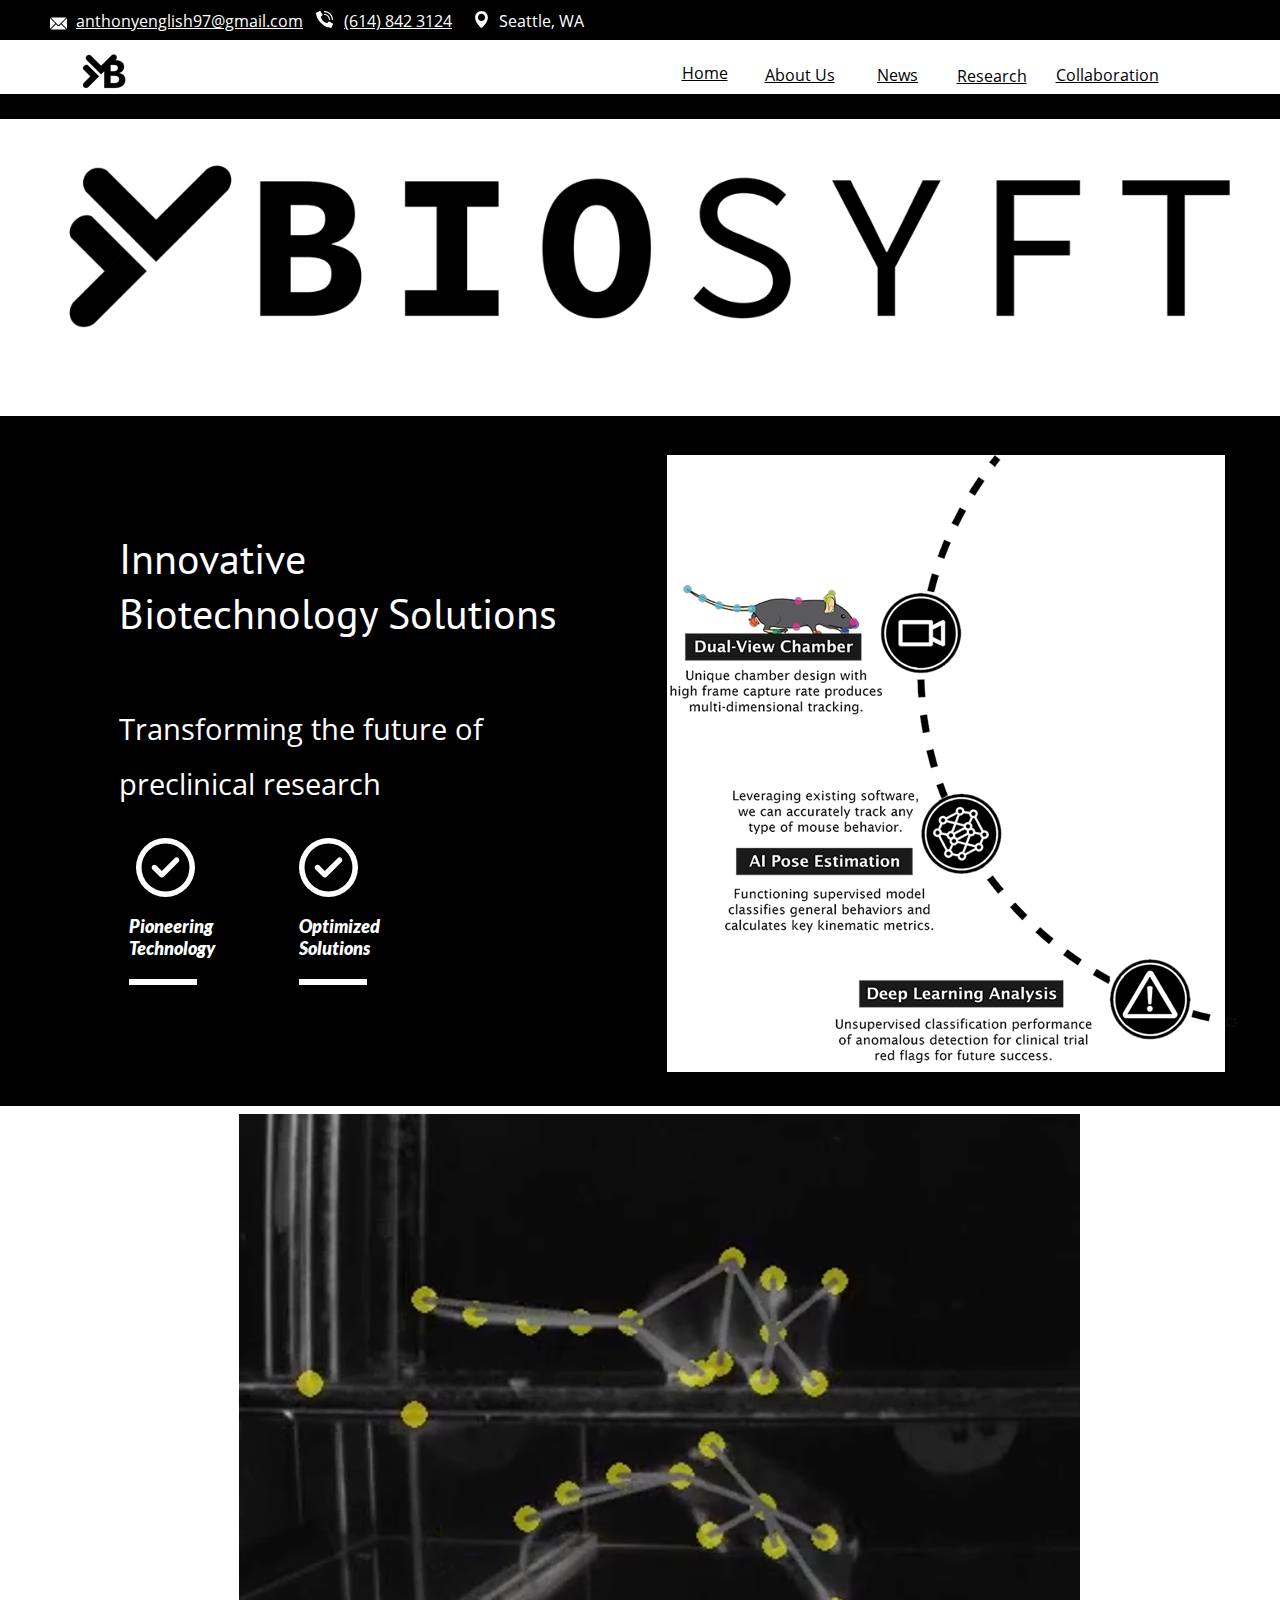
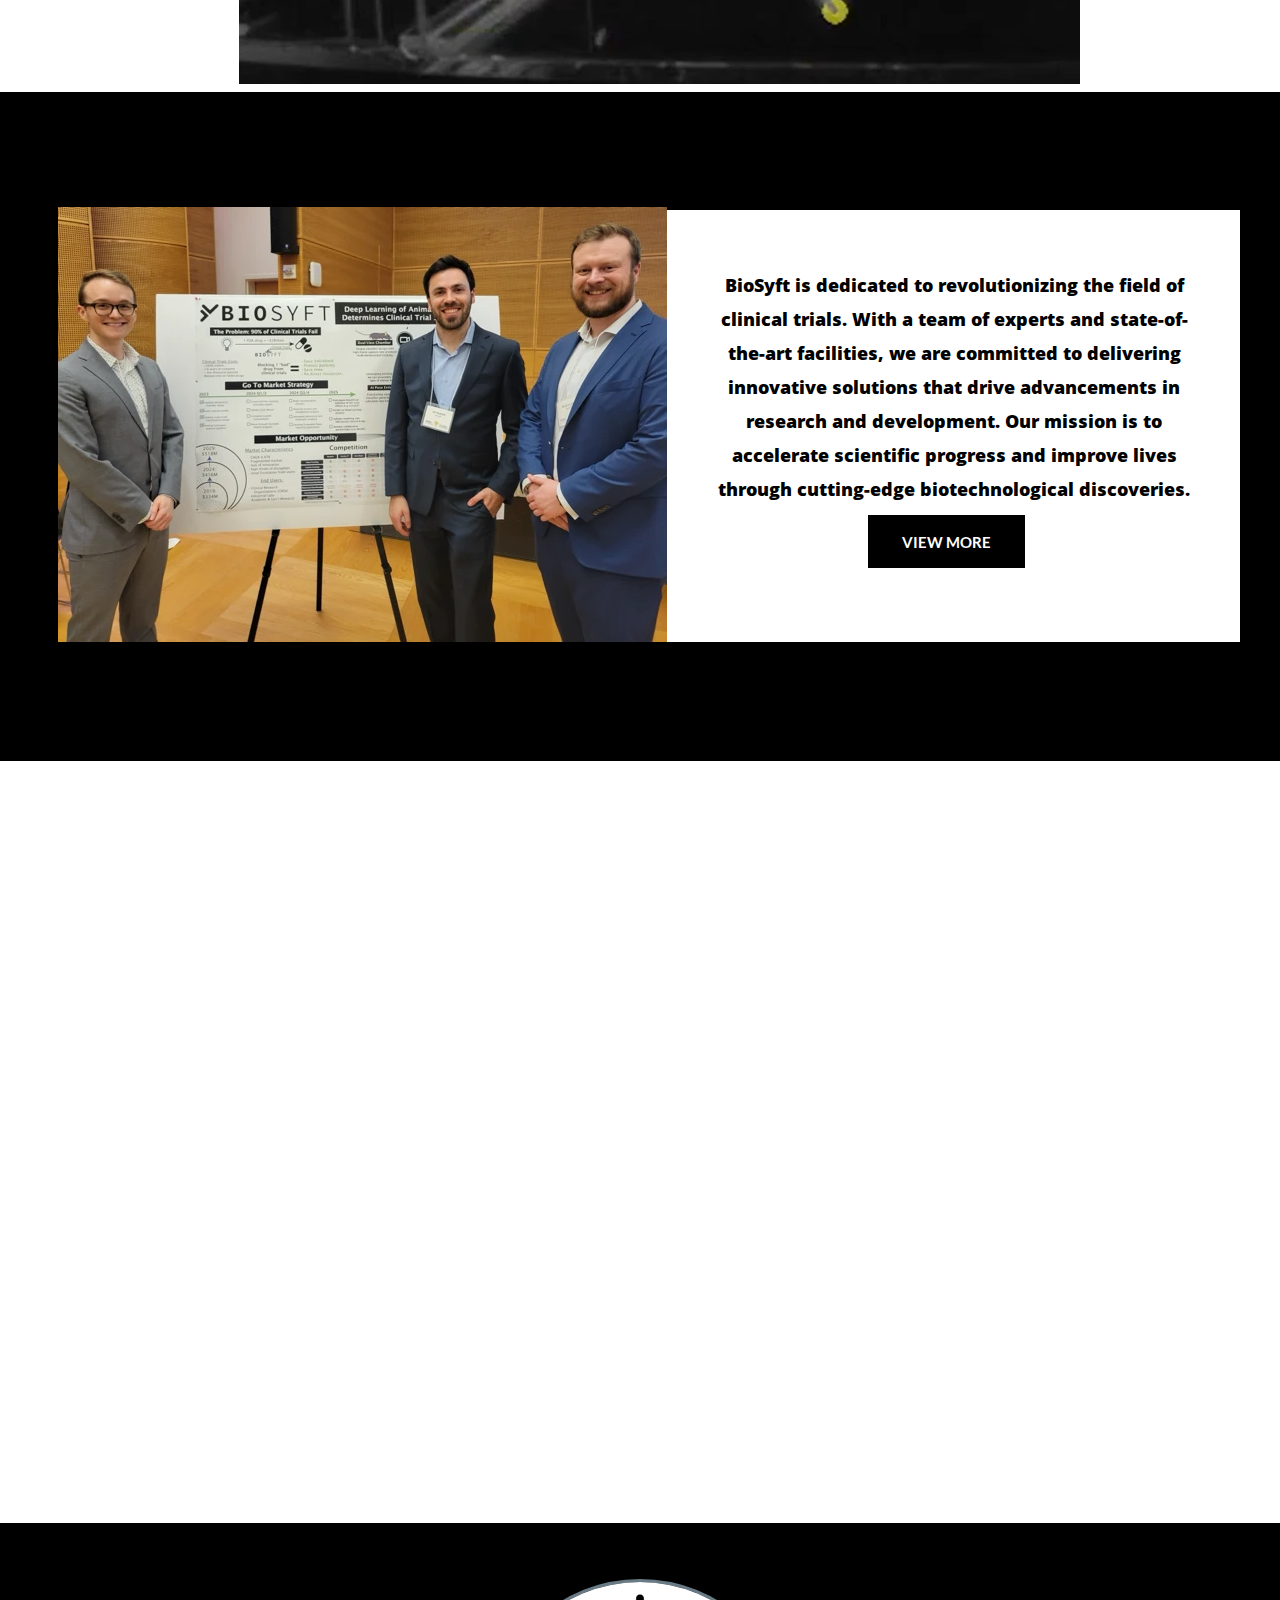
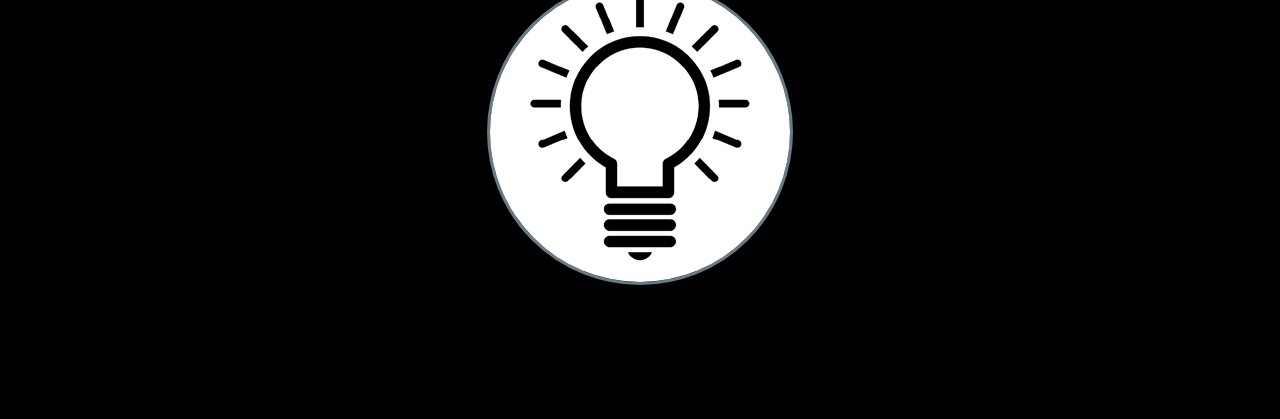
==== commit b9863a89: "Minor Tweaks" ====
--- a/index.html
+++ b/index.html
@@ -16,8 +16,8 @@
 .animated{-webkit-animation-fill-mode:both;animation-fill-mode:both}.animated.infinite{-webkit-animation-iteration-count:infinite;animation-iteration-count:infinite}#b{background-color:#fff}.v5{display:block;vertical-align:top}.ps25{position:relative;margin-top:0}.s30{width:100%;min-width:1200px;min-height:102px;padding-bottom:0}.c10{border:0;-webkit-border-radius:0;-moz-border-radius:0;border-radius:0;background-color:#fff}.z8{z-index:1;pointer-events:none}.ps26{display:inline-block;width:0;height:0}.v6{display:inline-block;vertical-align:top}.s31{width:100%;min-width:1200px;min-height:40px}.c11{border:0;-webkit-border-radius:0;-moz-border-radius:0;border-radius:0;background-color:#000}.z9{z-index:2}.ps27{position:relative;margin-top:10px}.s32{width:1200px;margin-left:auto;margin-right:auto;min-height:22px}.ps28{position:relative;margin-left:10px;margin-top:0}.s33{min-width:440px;width:440px;min-height:22px}.ps29{position:relative;margin-left:0;margin-top:5px}.s34{min-width:17px;width:17px;min-height:17px;height:17px}.z10{z-index:10;pointer-events:auto}.i3{position:absolute;left:0;min-width:17px;max-width:17px;min-height:17px;max-height:17px;top:0;color:#fff}.ps30{position:relative;margin-left:249px;margin-top:1px}.z11{z-index:9;pointer-events:auto}.ps31{position:relative;margin-left:11px;margin-top:0}.s35{min-width:120px;width:120px;overflow:hidden;height:22px}.z12{z-index:12;pointer-events:auto}.p3{text-indent:0;padding-bottom:0;padding-right:0;text-align:left}.f7{font-family:"Open Sans 1";font-size:16px;font-size:calc(16px * var(--f));line-height:1.376;font-weight:400;font-style:normal;text-decoration:underline;text-transform:none;letter-spacing:normal;color:#fff;background-color:initial;text-shadow:none}.ps32{position:relative;margin-left:9px;margin-top:1px}.z13{z-index:13;pointer-events:auto}.ps33{position:relative;margin-top:-30px}.s36{width:1200px;margin-left:auto;margin-right:auto;min-height:92px}.ps34{position:relative;margin-left:36px;margin-top:0}.s37{min-width:1086px;width:1086px;min-height:92px}.ps35{position:relative;margin-left:0;margin-top:0}.s38{min-width:242px;width:242px;min-height:85px;line-height:0}.ps36{position:relative;margin-left:0;margin-top:0}.s39{min-width:242px;width:242px;overflow:hidden;height:44px}.z14{z-index:11;pointer-events:auto}.ps37{position:relative;margin-left:4px;margin-top:-7px}.s40{min-width:48px;width:48px;min-height:48px;height:48px}.z15{z-index:6;pointer-events:auto}.i4{position:absolute;left:0;width:48px;height:39px;top:5px;border:0}.ps38{position:relative;margin-left:181px;margin-top:0}.s41{min-width:139px;width:139px;overflow:hidden;height:44px}.z16{z-index:14;pointer-events:auto}.f8{font-family:"Open Sans 1";font-size:16px;font-size:calc(16px * var(--f));line-height:1.376;font-weight:400;font-style:normal;text-decoration:none;text-transform:none;letter-spacing:normal;color:#fff;background-color:initial;text-shadow:none}.v7{display:inline-block;vertical-align:top}.ps39{position:relative;margin-left:29px;margin-top:52px}.s42{min-width:75px;width:75px;overflow:hidden;height:26px}.z17{z-index:7;pointer-events:auto}.p4{text-indent:0;padding-bottom:0;padding-right:0;text-align:center}.f9{font-family:"Open Sans 1";font-size:16px;font-size:calc(16px * var(--f));line-height:1.376;font-weight:400;font-style:normal;text-decoration:underline;text-transform:none;letter-spacing:normal;color:#000;background-color:initial;text-shadow:none}.ps40{position:relative;margin-left:20px;margin-top:54px}.z18{z-index:3;pointer-events:auto}.ps41{position:relative;margin-left:23px;margin-top:54px}.z19{z-index:5;pointer-events:auto}.ps42{position:relative;margin-left:19px;margin-top:55px}.z20{z-index:8;pointer-events:auto}.s43{min-width:110px;width:110px;overflow:hidden;height:38px}.z21{z-index:4;pointer-events:auto}.ps43{position:relative;margin-top:-8px}.s44{width:100%;min-width:1200px;min-height:25px;padding-bottom:0}.z22{z-index:34;pointer-events:none}.ps44{position:relative;margin-top:-23px}.s45{width:100%;min-width:1200px;min-height:320px;padding-bottom:0}.z23{z-index:32;pointer-events:none}.s46{width:100%;min-width:1200px;min-height:320px}.c14{border:0;-webkit-border-radius:0;-moz-border-radius:0;border-radius:0;background-color:#fff;background-repeat:no-repeat;background-position:50% 50%;background-size:contain;background-image:url(images/logo2-640.png)}.webp .c14{background-image:url(images/logo2-640.webp)}.s47{width:100%;min-width:1200px;min-height:690px;padding-bottom:0}.z24{z-index:15;pointer-events:none}.s48{width:1200px;margin-left:auto;margin-right:auto;min-height:690px}.s49{min-width:1200px;width:1200px;min-height:690px}.s50{min-width:600px;width:600px;min-height:690px;line-height:0}.s51{min-width:600px;width:600px;min-height:690px}.z25{z-index:17}.ps45{position:relative;margin-left:79px;margin-top:115px}.s52{min-width:449px;width:449px;overflow:hidden;height:147px}.z26{z-index:19;pointer-events:auto}.f10{font-family:"PT Sans";font-size:42px;font-size:calc(42px * var(--f));line-height:1.311;font-weight:400;font-style:normal;text-decoration:none;text-transform:none;letter-spacing:normal;color:#fff;background-color:initial;text-shadow:none}.ps46{position:relative;margin-left:96px;margin-top:152px}.s53{min-width:236px;width:236px;min-height:69px}.s54{min-width:73px;width:73px;overflow:hidden;height:69px}.z27{z-index:20;pointer-events:auto}.f11{font-family:Arial, Helvetica, sans-serif;font-size:59px;font-size:calc(59px * var(--f));line-height:1.154;letter-spacing:normal;color:#fff;background-color:initial}.s55{display:inline-block;height:59px;margin-right:0;padding-right:0;text-indent:initial;transform-origin:50% 100%;transform:scale(1) translateY(8px)}.ps47{position:relative;margin-left:90px;margin-top:0}.z28{z-index:21;pointer-events:auto}.ps48{position:relative;margin-left:89px;margin-top:16px}.s56{min-width:288px;width:288px;min-height:56px}.s57{min-width:118px;width:118px;overflow:hidden;height:56px}.z29{z-index:22;pointer-events:auto}.f12{font-family:"Lato 9";font-size:18px;font-size:calc(18px * var(--f));line-height:1.223;font-weight:900;font-style:italic;text-decoration:none;text-transform:none;letter-spacing:normal;color:#fff;background-color:initial;text-shadow:none}.ps49{position:relative;margin-left:52px;margin-top:0}.z30{z-index:23;pointer-events:auto}.ps50{position:relative;margin-left:89px;margin-top:8px}.s58{min-width:238px;width:238px;min-height:6px}.s59{min-width:68px;width:68px;min-height:6px}.z31{z-index:24}.ps51{position:relative;margin-left:102px;margin-top:0}.z32{z-index:25}.ps52{position:relative;margin-left:79px;margin-top:-405px}.s60{min-width:449px;width:449px;overflow:hidden;height:115px}.z33{z-index:18;pointer-events:auto}.f13{font-family:"Open Sans 1";font-size:29px;font-size:calc(29px * var(--f));line-height:1.898;font-weight:400;font-style:normal;text-decoration:none;text-transform:none;letter-spacing:normal;color:#fff;background-color:initial;text-shadow:none}.ps53{position:relative;margin-left:27px;margin-top:39px}.s61{min-width:573px;width:573px;min-height:617px;line-height:0}.ps54{position:relative;margin-left:0;margin-top:0}.s62{min-width:558px;width:558px;min-height:617px;height:617px}.z34{z-index:16;pointer-events:auto}.i5{position:absolute;left:0;width:558px;height:617px;top:0;border:0}.ps55{position:relative;margin-left:0;margin-top:-617px}.s63{min-width:573px;width:573px;min-height:608px;height:608px}.z35{z-index:26;pointer-events:auto}.i6{position:absolute;left:0;width:573px;height:608px;top:0;border:0}.s64{width:100%;min-width:1200px;min-height:586px;padding-bottom:0}.z36{pointer-events:none}.ps56{position:relative;margin-top:8px}.s65{width:1200px;margin-left:auto;margin-right:auto;min-height:570px}.ps57{position:relative;margin-left:123px;margin-top:0}.s66{min-width:993px;width:993px;min-height:570px;height:570px}.z37{pointer-events:auto}.i7{position:absolute;left:76px;width:841px;height:570px;top:0;border:0}body{--d:0;--s:1200}@media (max-width:1199px) {.s30{min-width:320px;min-height:87px}.s31{min-width:320px;min-height:42px}.ps27{margin-top:5px}.s32{width:320px;min-height:31px}.s33{min-width:197px;width:197px;min-height:31px}.ps29{margin-top:1px}.s34{min-width:12px;width:12px;min-height:12px;height:12px}.i3{min-width:12px;max-width:12px;min-height:12px;max-height:12px}.ps30{margin-left:102px}.ps31{margin-left:5px}.s35{min-width:66px;width:66px;height:15px}.f7{font-size:14px;font-size:calc(14px * var(--f));line-height:1.358}.f7:visited{font-size:14px;font-size:calc(14px * var(--f));line-height:1.358}.f7:hover{font-size:14px;font-size:calc(14px * var(--f));line-height:1.358}.f7:active{font-size:14px;font-size:calc(14px * var(--f));line-height:1.358}.ps32{margin-left:0;margin-top:4px}.ps33{margin-top:-37px}.s36{width:320px;min-height:78px}.ps34{margin-left:11px}.s37{min-width:102px;width:102px;min-height:78px}.s38{min-width:102px;width:102px;min-height:78px}.ps36{margin-left:14px}.s39{min-width:88px;width:88px;height:15px}.ps37{margin-left:0;margin-top:28px}.s40{min-width:35px;width:35px;min-height:35px;height:35px}.i4{width:35px;height:29px;top:3px}.ps38{margin-left:14px;margin-top:-59px}.s41{min-width:88px;width:88px;height:13px}.f8{font-size:14px;font-size:calc(14px * var(--f));line-height:1.358}.v7{display:none}.ps43{margin-top:-2px}.s44{min-width:320px;min-height:7px}.ps44{margin-top:-6px}.s45{min-width:320px;min-height:269px}.s46{min-width:320px;min-height:269px}.s47{min-width:320px;min-height:488px}.s48{width:320px;min-height:488px}.s49{min-width:320px;width:320px;min-height:488px}.s50{min-width:253px;width:253px;min-height:488px}.s51{min-width:253px;width:253px;min-height:488px}.ps45{margin-left:21px;margin-top:63px}.s52{min-width:208px;width:208px;height:90px}.f10{font-size:22px;font-size:calc(22px * var(--f));line-height:1.274}.ps46{margin-left:21px;margin-top:184px}.s53{min-width:153px;width:153px;min-height:45px}.s54{min-width:43px;width:43px;height:45px}.f11{font-size:35px;font-size:calc(35px * var(--f));line-height:1.144}.s55{height:35px;transform:scale(1) translateY(5px)}.ps47{margin-left:67px}.ps48{margin-left:21px;margin-top:0}.s56{min-width:208px;width:208px;min-height:41px}.s57{min-width:98px;width:98px;height:41px}.f12{font-size:14px;font-size:calc(14px * var(--f));line-height:1.215}.ps49{margin-left:12px}.ps50{margin-left:21px;margin-top:0}.s58{min-width:159px;width:159px;min-height:5px}.s59{min-width:49px;width:49px;min-height:3px}.ps51{margin-left:61px;margin-top:2px}.ps52{margin-left:21px;margin-top:-335px}.s60{min-width:208px;width:208px;height:169px}.f13{font-family:"Hanken Grotesk 3";line-height:1.829}.ps53{margin-left:167px;margin-top:-326px}.s61{min-width:152px;width:152px;min-height:166px}.ps54{margin-top:1px}.s62{min-width:148px;width:148px;min-height:164px;height:164px}.i5{width:148px;height:164px}.ps55{margin-top:-167px}.s63{min-width:152px;width:152px;min-height:162px;height:162px}.i6{width:152px;height:162px}.s64{min-width:320px;min-height:152px}.ps56{margin-top:0}.s65{width:320px;min-height:152px}.ps57{margin-left:33px}.s66{min-width:265px;width:265px;min-height:152px;height:152px}.i7{left:20px;width:224px;height:152px}body{--d:1;--s:320}}@media (min-width:320px) {.c14{background-image:url(images/logo2-960.png)}.webp .c14{background-image:url(images/logo2-960.webp)}}@media (min-width:480px) {.c14{background-image:url(images/logo2-1536.png)}.webp .c14{background-image:url(images/logo2-1536.webp)}}@media (min-width:768px) {.c14{background-image:url(images/logo2-1920.png)}.webp .c14{background-image:url(images/logo2-1920.webp)}}@media (min-width:960px) {.c14{background-image:url(images/logo2-1200.png)}.webp .c14{background-image:url(images/logo2-1200.webp)}}@media (min-width:960px) and (-webkit-min-device-pixel-ratio:1.7),(min-width:960px) and (min-resolution:144dpi) {.c14{background-image:url(images/logo2-2400.png)}.webp .c14{background-image:url(images/logo2-2400.webp)}}@media (min-width:1200px) {.c14{background-image:url(images/logo2-1557.png)}.webp .c14{background-image:url(images/logo2-1557.webp)}}@media (min-width:1200px) and (-webkit-min-device-pixel-ratio:1.7),(min-width:1200px) and (min-resolution:144dpi) {.c14{background-image:url(images/logo2-3114.png)}.webp .c14{background-image:url(images/logo2-3114.webp)}}@media (min-width:1600px) {.c14{background-image:url(images/logo2-1557.png)}.webp .c14{background-image:url(images/logo2-1557.webp)}}@media (min-width:1600px) and (-webkit-min-device-pixel-ratio:1.7),(min-width:1600px) and (min-resolution:144dpi) {.c14{background-image:url(images/logo2-3114.png)}.webp .c14{background-image:url(images/logo2-3114.webp)}}@media (min-width:2000px) {.c14{background-image:url(images/logo2-1557.png)}.webp .c14{background-image:url(images/logo2-1557.webp)}}@media (min-width:2000px) and (-webkit-min-device-pixel-ratio:1.7),(min-width:2000px) and (min-resolution:144dpi) {.c14{background-image:url(images/logo2-3114.png)}.webp .c14{background-image:url(images/logo2-3114.webp)}}</style>
 <script>!function(){var A=new Image;A.onload=A.onerror=function(){1!=A.height&&document.body.classList.remove("webp")},A.src="[data-uri]"}();
 </script>
-<link onload="this.media='all';this.onload=null;" rel="stylesheet" href="css/site.acfe5b.css" media="print">
-<noscript><link rel="stylesheet" href="css/site.acfe5b.css" type="text/css"></noscript>
+<link onload="this.media='all';this.onload=null;" rel="stylesheet" href="css/site.07f870.css" media="print">
+<noscript><link rel="stylesheet" href="css/site.07f870.css" type="text/css"></noscript>
 </head>
 <body class="webp" id="b">
 <script>var p=document.createElement("P");p.innerHTML="&nbsp;",p.style.cssText="position:fixed;visible:hidden;font-size:100px;zoom:1",document.body.appendChild(p);var rsz=function(e){return function(){var r=Math.trunc(1e3/parseFloat(window.getComputedStyle(e).getPropertyValue("font-size")))/10,t=document.body;r!=t.style.getPropertyValue("--f")&&t.style.setProperty("--f",r)}}(p);if("ResizeObserver"in window){var ro=new ResizeObserver(rsz);ro.observe(p)}else if("requestAnimationFrame"in window){var raf=function(){rsz(),requestAnimationFrame(raf)};requestAnimationFrame(raf)}else setInterval(rsz,100);</script>
@@ -233,7 +233,7 @@
 <h1 class="p2 f3">Write us</h1>
 </div>
 <form action="thank-you-page.php" method="POST" class="v2 ps18 s23 z6">
-<input type="hidden" name="cxbtcvlohi">
+<input type="hidden" name="mlqeeihwh">
 <div class="v2 ps7 s24 c3">
 <input type="text" placeholder="Name Surname" name="_Name[]" required class="input1">
 </div>
@@ -247,8 +247,8 @@
 <textarea placeholder="Your Message" name="_Message[]" class="input4"></textarea>
 </div>
 <div class="un6 v3 ps21 s26 c5">
-<input type="text" name="doadbsnfng" class="v4">
-<input type="text" name="jqgejsvp" class="v4">
+<input type="text" name="kkpnhi" class="v4">
+<input type="text" name="vayusoxdrk" class="v4">
 <a onclick="var p=this;while(p.nodeName!='FORM')p=p.parentNode;if('requestSubmit'in p){p.requestSubmit()}else{p.submit()}return false;" class="a1 f6">SUBMIT</a>
 </div>
 </form>
@@ -277,6 +277,6 @@
 <div class="btf c9">
 </div>
 <script>var lwi=-1;function thresholdPassed(){var w=document.documentElement.clientWidth;var p=false;var cw=0;if(w>=1200){cw++;}if(lwi!=cw){p=true;}lwi=cw;return p;}function em1(){var c="bouipozfohmjti:8Ahnbjm/dpn@tvckfdu>'cpez>";var addr="mailto:";for(var i=0;i<c.length;i++)addr+=String.fromCharCode(c.charCodeAt(i)-1);window.location.href=addr;}var bot=function(o){o(navigator.webdriver||window.chrome&&(window.chrome.app&&!window.chrome.app.installState||window.chrome&&void 0!==window.chrome.runtime&&void 0===window.chrome.runtime.id&&void 0!==Object.getOwnPropertyDescriptor(window.chrome.runtime,"id").get||void 0!==window.mozInnerScreenX)?1:0)};
-!function(){if("Promise"in window&&void 0!==window.performance){var e,t,r=document,n=function(){return r.createElement("link")},o=new Set,a=n(),i=a.relList&&a.relList.supports&&a.relList.supports("prefetch"),s=location.href.replace(/#[^#]+$/,"");o.add(s);var c=function(e){var t=location,r="http:",n="https:";if(e&&e.href&&e.origin==t.origin&&[r,n].includes(e.protocol)&&(e.protocol!=r||t.protocol!=n)){var o=e.pathname;if(!(e.hash&&o+e.search==t.pathname+t.search||"?preload=no"==e.search.substr(-11)||".html"!=o.substr(-5)&&".html"!=o.substr(-5)&&"/"!=o.substr(-1)))return!0}},u=function(e){var t=e.replace(/#[^#]+$/,"");if(!o.has(t)){if(i){var a=n();a.rel="prefetch",a.href=t,r.head.appendChild(a)}else{var s=new XMLHttpRequest;s.open("GET",t,s.withCredentials=!0),s.send()}o.add(t)}},p=function(e){return e.target.closest("a")},f=function(t){var r=t.relatedTarget;r&&p(t)==r.closest("a")||e&&(clearTimeout(e),e=void 0)},d={capture:!0,passive:!0};r.addEventListener("touchstart",function(e){t=performance.now();var r=p(e);c(r)&&u(r.href)},d),r.addEventListener("mouseover",function(r){if(!(performance.now()-t<1200)){var n=p(r);c(n)&&(n.addEventListener("mouseout",f,{passive:!0}),e=setTimeout(function(){u(n.href),e=void 0},80))}},d)}}();dpth="/";!function(){var e={},t={},n={};window.ld=function(a,r,o){var c=function(){"interactive"==document.readyState?(r&&r(),document.addEventListener("readystatechange",function(){"complete"==document.readyState&&o&&o()})):"complete"==document.readyState?(r&&r(),o&&o()):document.addEventListener("readystatechange",function(){"interactive"==document.readyState&&r&&r(),"complete"==document.readyState&&o&&o()})},d=(1<<a.length)-1,u=0,i=function(r){var o=a[r],i=function(){for(var t=0;t<a.length;t++){var r=(1<<t)-1;if((u&r)==r&&n[a[t]]){if(!e[a[t]]){var o=document.createElement("script");o.textContent=n[a[t]],document.body.appendChild(o),e[a[t]]=!0}if((u|=1<<t)==d)return c(),0}}return 1};if(null==t[o]){t[o]=[];var f=new XMLHttpRequest;f.open("GET",o,!0),f.onload=function(){n[o]=f.responseText,[].forEach.call(t[o],function(e){e()})},t[o].push(i),f.send()}else{if(e[o])return i();t[o].push(i)}return 1};if(a.length)for(var f=0;f<a.length&&i(f);f++);else c()}}();ld([],function(){!function(){var e=document.querySelectorAll('a[href^="#"]');[].forEach.call(e,function(e){var t=navigator.userAgent,a=/chrome/i.test(t),o=/firefox/i.test(t),n=/iPad|iPhone|iPod/.test(t)&&!window.MSStream||"MacIntel"===navigator.platform&&navigator.maxTouchPoints>1;e.addEventListener("click",function(t){var r=!1,i=document.body.parentNode;n&&"none"!=getComputedStyle(i).getPropertyValue("scroll-snap-type")&&(i.setAttribute("data-snap",i.style.scrollSnapType),i.style.scrollSnapType="none",r=!0);var s=0;if(e.hash.length>1){var u=parseFloat(getComputedStyle(document.body).getPropertyValue("zoom"));!o&&u||(u=1);var l=e.hash.slice(1),c=document.getElementById(l);if(null===c&&null===(c=document.querySelector('[name="'+l+'"]')))return;s=a?c.getBoundingClientRect().top*u+pageYOffset:(c.getBoundingClientRect().top+pageYOffset)*u}else if(r)for(var m=document.querySelectorAll("[data-block-group]"),p=0;p<m.length;p++)if("none"!=getComputedStyle(m[p]).getPropertyValue("scroll-snap-align")){c=m[p];break}if(r)window.smoothScroll(t,c,1);else if("scrollBehavior"in document.documentElement.style)scroll({top:s,left:0,behavior:"smooth"});else if("requestAnimationFrame"in window){var d=pageYOffset,f=null;requestAnimationFrame(function e(t){f||(f=t);var a=(t-f)/400;scrollTo(0,d<s?(s-d)*a+d:d-(d-s)*a),a<1?requestAnimationFrame(e):scrollTo(0,s)})}else scrollTo(0,s);t.preventDefault()},!1)})}(),window.smoothScroll=function(e,t,a,o){e.stopImmediatePropagation();var n,r=pageYOffset;t?(("string"==typeof t||t instanceof String)&&(t=document.querySelector(t)),n=t.getBoundingClientRect().top):n=-r;var i=navigator.userAgent,s=/chrome/i.test(i),u=/firefox/i.test(i),l=parseFloat(getComputedStyle(document.body).getPropertyValue("zoom"));!u&&l||(l=1);var c=n*l+(s?0:r*(l-1)),m=null;function p(){d(window.performance.now?window.performance.now():Date.now())}function d(e){null===m&&(m=e);var n=(e-m)/1e3,i=function(e,t,a){switch(o){case"linear":break;case"easeInQuad":e*=e;break;case"easeOutQuad":e=1-(1-e)*(1-e);break;case"easeInCubic":e*=e*e;break;case"easeOutCubic":e=1-Math.pow(1-e,3);break;case"easeInOutCubic":e=e<.5?4*e*e*e:1-Math.pow(-2*e+2,3)/2;break;case"easeInQuart":e*=e*e*e;break;case"easeOutQuart":e=1-Math.pow(1-e,4);break;case"easeInOutQuart":e=e<.5?8*e*e*e*e:1-Math.pow(-2*e+2,4)/2;break;case"easeInQuint":e*=e*e*e*e;break;case"easeOutQuint":e=1-Math.pow(1-e,5);break;case"easeInOutQuint":e=e<.5?16*e*e*e*e*e:1-Math.pow(-2*e+2,5)/2;break;case"easeInCirc":e=1-Math.sqrt(1-Math.pow(e,2));break;case"easeOutCirc":e=Math.sqrt(1-Math.pow(0,2));break;case"easeInOutCirc":e=e<.5?(1-Math.sqrt(1-Math.pow(2*e,2)))/2:(Math.sqrt(1-Math.pow(-2*e+2,2))+1)/2;break;case"easeInOutQuad":default:e=e<.5?2*e*e:1-Math.pow(-2*e+2,2)/2}e>1&&(e=1);return t+a*e}(n/a,r,c);window.scrollTo(0,i),n<a?"requestAnimationFrame"in window?requestAnimationFrame(d):setTimeout(p,1e3/120):(/iPad|iPhone|iPod/.test(navigator.userAgent)&&!window.MSStream||"MacIntel"===navigator.platform&&navigator.maxTouchPoints>1)&&(t&&t.scrollIntoView(),setTimeout(function(){var e=document.body.parentNode;e.style.scrollSnapType=e.getAttribute("data-snap"),e.removeAttribute("data-snap")},100))}return"requestAnimationFrame"in window?requestAnimationFrame(d):setTimeout(p,1e3/120),!1};!function(){var e=null;if(location.hash){var t=location.hash.replace("#",""),n=function(){var o=document.getElementById(t);null===o&&(o=document.querySelector('[name="'+t+'"]')),o&&o.scrollIntoView(!0),"0px"===window.getComputedStyle(document.body).getPropertyValue("min-width")?setTimeout(n,100):null!=e&&setTimeout(e,100)};n()}else null!=e&&e()}();},function(){setTimeout(function(){var e=document.querySelector(".un6");if(e==null)return;e.disabled=!1;e=document.querySelector("input[name='jqgejsvp']");null==e.getAttribute("value")&&e.setAttribute("value","shsjnjucid")},2e3);bot(function(bt){var i=document.querySelectorAll("input[name='cxbtcvlohi']");for(j=0;j<i.length;++j){i[j].value=bt;}});});ld(["js/woolite.232e0b.js"],function(){wl.addAnimation('.un4',"0.30s","0.00s",1,0);wl.addAnimation('.un5',"1.00s","0.00s",1,100);wl.addAnimation('.un7',"1.00s","0.00s",1,100);wl.start();});</script>
+!function(){if("Promise"in window&&void 0!==window.performance){var e,t,r=document,n=function(){return r.createElement("link")},o=new Set,a=n(),i=a.relList&&a.relList.supports&&a.relList.supports("prefetch"),s=location.href.replace(/#[^#]+$/,"");o.add(s);var c=function(e){var t=location,r="http:",n="https:";if(e&&e.href&&e.origin==t.origin&&[r,n].includes(e.protocol)&&(e.protocol!=r||t.protocol!=n)){var o=e.pathname;if(!(e.hash&&o+e.search==t.pathname+t.search||"?preload=no"==e.search.substr(-11)||".html"!=o.substr(-5)&&".html"!=o.substr(-5)&&"/"!=o.substr(-1)))return!0}},u=function(e){var t=e.replace(/#[^#]+$/,"");if(!o.has(t)){if(i){var a=n();a.rel="prefetch",a.href=t,r.head.appendChild(a)}else{var s=new XMLHttpRequest;s.open("GET",t,s.withCredentials=!0),s.send()}o.add(t)}},p=function(e){return e.target.closest("a")},f=function(t){var r=t.relatedTarget;r&&p(t)==r.closest("a")||e&&(clearTimeout(e),e=void 0)},d={capture:!0,passive:!0};r.addEventListener("touchstart",function(e){t=performance.now();var r=p(e);c(r)&&u(r.href)},d),r.addEventListener("mouseover",function(r){if(!(performance.now()-t<1200)){var n=p(r);c(n)&&(n.addEventListener("mouseout",f,{passive:!0}),e=setTimeout(function(){u(n.href),e=void 0},80))}},d)}}();dpth="/";!function(){var e={},t={},n={};window.ld=function(a,r,o){var c=function(){"interactive"==document.readyState?(r&&r(),document.addEventListener("readystatechange",function(){"complete"==document.readyState&&o&&o()})):"complete"==document.readyState?(r&&r(),o&&o()):document.addEventListener("readystatechange",function(){"interactive"==document.readyState&&r&&r(),"complete"==document.readyState&&o&&o()})},d=(1<<a.length)-1,u=0,i=function(r){var o=a[r],i=function(){for(var t=0;t<a.length;t++){var r=(1<<t)-1;if((u&r)==r&&n[a[t]]){if(!e[a[t]]){var o=document.createElement("script");o.textContent=n[a[t]],document.body.appendChild(o),e[a[t]]=!0}if((u|=1<<t)==d)return c(),0}}return 1};if(null==t[o]){t[o]=[];var f=new XMLHttpRequest;f.open("GET",o,!0),f.onload=function(){n[o]=f.responseText,[].forEach.call(t[o],function(e){e()})},t[o].push(i),f.send()}else{if(e[o])return i();t[o].push(i)}return 1};if(a.length)for(var f=0;f<a.length&&i(f);f++);else c()}}();ld([],function(){!function(){var e=document.querySelectorAll('a[href^="#"]');[].forEach.call(e,function(e){var t=navigator.userAgent,a=/chrome/i.test(t),o=/firefox/i.test(t),n=/iPad|iPhone|iPod/.test(t)&&!window.MSStream||"MacIntel"===navigator.platform&&navigator.maxTouchPoints>1;e.addEventListener("click",function(t){var r=!1,i=document.body.parentNode;n&&"none"!=getComputedStyle(i).getPropertyValue("scroll-snap-type")&&(i.setAttribute("data-snap",i.style.scrollSnapType),i.style.scrollSnapType="none",r=!0);var s=0;if(e.hash.length>1){var u=parseFloat(getComputedStyle(document.body).getPropertyValue("zoom"));!o&&u||(u=1);var l=e.hash.slice(1),c=document.getElementById(l);if(null===c&&null===(c=document.querySelector('[name="'+l+'"]')))return;s=a?c.getBoundingClientRect().top*u+pageYOffset:(c.getBoundingClientRect().top+pageYOffset)*u}else if(r)for(var m=document.querySelectorAll("[data-block-group]"),p=0;p<m.length;p++)if("none"!=getComputedStyle(m[p]).getPropertyValue("scroll-snap-align")){c=m[p];break}if(r)window.smoothScroll(t,c,1);else if("scrollBehavior"in document.documentElement.style)scroll({top:s,left:0,behavior:"smooth"});else if("requestAnimationFrame"in window){var d=pageYOffset,f=null;requestAnimationFrame(function e(t){f||(f=t);var a=(t-f)/400;scrollTo(0,d<s?(s-d)*a+d:d-(d-s)*a),a<1?requestAnimationFrame(e):scrollTo(0,s)})}else scrollTo(0,s);t.preventDefault()},!1)})}(),window.smoothScroll=function(e,t,a,o){e.stopImmediatePropagation();var n,r=pageYOffset;t?(("string"==typeof t||t instanceof String)&&(t=document.querySelector(t)),n=t.getBoundingClientRect().top):n=-r;var i=navigator.userAgent,s=/chrome/i.test(i),u=/firefox/i.test(i),l=parseFloat(getComputedStyle(document.body).getPropertyValue("zoom"));!u&&l||(l=1);var c=n*l+(s?0:r*(l-1)),m=null;function p(){d(window.performance.now?window.performance.now():Date.now())}function d(e){null===m&&(m=e);var n=(e-m)/1e3,i=function(e,t,a){switch(o){case"linear":break;case"easeInQuad":e*=e;break;case"easeOutQuad":e=1-(1-e)*(1-e);break;case"easeInCubic":e*=e*e;break;case"easeOutCubic":e=1-Math.pow(1-e,3);break;case"easeInOutCubic":e=e<.5?4*e*e*e:1-Math.pow(-2*e+2,3)/2;break;case"easeInQuart":e*=e*e*e;break;case"easeOutQuart":e=1-Math.pow(1-e,4);break;case"easeInOutQuart":e=e<.5?8*e*e*e*e:1-Math.pow(-2*e+2,4)/2;break;case"easeInQuint":e*=e*e*e*e;break;case"easeOutQuint":e=1-Math.pow(1-e,5);break;case"easeInOutQuint":e=e<.5?16*e*e*e*e*e:1-Math.pow(-2*e+2,5)/2;break;case"easeInCirc":e=1-Math.sqrt(1-Math.pow(e,2));break;case"easeOutCirc":e=Math.sqrt(1-Math.pow(0,2));break;case"easeInOutCirc":e=e<.5?(1-Math.sqrt(1-Math.pow(2*e,2)))/2:(Math.sqrt(1-Math.pow(-2*e+2,2))+1)/2;break;case"easeInOutQuad":default:e=e<.5?2*e*e:1-Math.pow(-2*e+2,2)/2}e>1&&(e=1);return t+a*e}(n/a,r,c);window.scrollTo(0,i),n<a?"requestAnimationFrame"in window?requestAnimationFrame(d):setTimeout(p,1e3/120):(/iPad|iPhone|iPod/.test(navigator.userAgent)&&!window.MSStream||"MacIntel"===navigator.platform&&navigator.maxTouchPoints>1)&&(t&&t.scrollIntoView(),setTimeout(function(){var e=document.body.parentNode;e.style.scrollSnapType=e.getAttribute("data-snap"),e.removeAttribute("data-snap")},100))}return"requestAnimationFrame"in window?requestAnimationFrame(d):setTimeout(p,1e3/120),!1};!function(){var e=null;if(location.hash){var t=location.hash.replace("#",""),n=function(){var o=document.getElementById(t);null===o&&(o=document.querySelector('[name="'+t+'"]')),o&&o.scrollIntoView(!0),"0px"===window.getComputedStyle(document.body).getPropertyValue("min-width")?setTimeout(n,100):null!=e&&setTimeout(e,100)};n()}else null!=e&&e()}();},function(){setTimeout(function(){var e=document.querySelector(".un6");if(e==null)return;e.disabled=!1;e=document.querySelector("input[name='vayusoxdrk']");null==e.getAttribute("value")&&e.setAttribute("value","tkebkoqhxhnwboulxk")},2e3);bot(function(bt){var i=document.querySelectorAll("input[name='mlqeeihwh']");for(j=0;j<i.length;++j){i[j].value=bt;}});});ld(["js/woolite.232e0b.js"],function(){wl.addAnimation('.un4',"0.30s","0.00s",1,0);wl.addAnimation('.un5',"1.00s","0.00s",1,100);wl.addAnimation('.un7',"1.00s","0.00s",1,100);wl.start();});</script>
 </body>
 </html>--- a/css/site.07f870.css
+++ b/css/site.07f870.css
@@ -0,0 +1,4 @@
+body{--f:1;--sw:0px;min-width:1200px}@media (max-width:1199px){body{min-width:320px}}.animated{-webkit-animation-fill-mode:both;animation-fill-mode:both}.animated.infinite{-webkit-animation-iteration-count:infinite;animation-iteration-count:infinite}@-webkit-keyframes fadeInUpSubtle{from{opacity:0;-webkit-transform:translate3d(0,30px,0)}to{opacity:1;-webkit-transform:translate3d(0, 0, 0)}}@keyframes fadeInUpSubtle{from{opacity:0;transform:translate3d(0,30px,0)}to{opacity:1;transform:translate3d(0, 0, 0)}}.fadeInUpSubtle{-webkit-animation-name:fadeInUpSubtle;animation-name:fadeInUpSubtle}
+@-webkit-keyframes fadeInLeftSubtle{from{opacity:0;-webkit-transform:translate3d(-30px,0,0)}to{opacity:1;-webkit-transform:translate3d(0, 0, 0)}}@keyframes fadeInLeftSubtle{from{opacity:0;transform:translate3d(-30px,0,0)}to{opacity:1;transform:translate3d(0, 0, 0)}}.fadeInLeftSubtle{-webkit-animation-name:fadeInLeftSubtle;animation-name:fadeInLeftSubtle}
+@-webkit-keyframes fadeInRightSubtle{from{opacity:0;-webkit-transform:translate3d(30px,0,0)}to{opacity:1;-webkit-transform:translate3d(0, 0, 0)}}@keyframes fadeInRightSubtle{from{opacity:0;transform:translate3d(30px,0,0)}to{opacity:1;transform:translate3d(0, 0, 0)}}.fadeInRightSubtle{-webkit-animation-name:fadeInRightSubtle;animation-name:fadeInRightSubtle}
+.c1{display:block;position:relative;pointer-events:none;width:max(1200px, 100%);overflow:hidden;margin-top:0;min-height:669px}.v1{display:block;vertical-align:top}.ps1{position:relative;margin-top:0}.s1{width:100%;min-width:1200px;min-height:669px;padding-bottom:0}.c2{border:0;-webkit-border-radius:0;-moz-border-radius:0;border-radius:0;background-color:#000}.z1{pointer-events:none}.ps2{display:inline-block;width:0;height:0}.ps3{position:relative;margin-top:115px}.s2{width:1200px;margin-left:auto;margin-right:auto;min-height:554px}.v2{display:inline-block;vertical-align:top}.ps4{position:relative;margin-left:18px;margin-top:0}.s3{min-width:1182px;width:1182px;min-height:554px}.ps5{position:relative;margin-left:0;margin-top:0}.s4{min-width:609px;width:609px;min-height:435px;height:435px}.z2{z-index:30;pointer-events:auto}.i1{position:absolute;left:0;width:609px;height:435px;top:0;border:0}.ps6{position:relative;margin-left:101px;margin-top:-432px}.s5{min-width:1081px;width:1081px;min-height:551px;line-height:0}.ps7{position:relative;margin-left:0;margin-top:0}.s6{min-width:1081px;width:1081px;min-height:432px}.c4{border:0;-webkit-border-radius:0;-moz-border-radius:0;border-radius:0;background-color:#fff;box-shadow:0 2px 20px rgba(0,0,0,0.2)}.z3{z-index:28}.ps8{position:relative;margin-left:557px;margin-top:-374px}.s7{min-width:476px;width:476px;min-height:493px}.s8{min-width:476px;width:476px;min-height:493px;line-height:0}.s9{min-width:476px;width:476px;overflow:hidden;height:493px}.z4{z-index:29;pointer-events:auto}.p1{text-indent:0;padding-bottom:0;padding-right:0;text-align:center}.f1{font-family:"Open Sans 4";font-size:18px;font-size:calc(18px * var(--f));line-height:1.890;font-weight:800;font-style:normal;text-decoration:none;text-transform:none;letter-spacing:normal;color:#000;background-color:initial;text-shadow:none}.v3{display:inline-block;vertical-align:top;overflow:hidden;outline:0}.ps9{position:relative;margin-left:152px;margin-top:-246px}.s10{min-width:157px;min-height:53px;box-sizing:border-box;width:157px;height:18px;padding-right:0}.c5{border:0;-webkit-border-radius:0;-moz-border-radius:0;border-radius:0;background-color:#000;color:#fff;transition:color 0.2s, border-color 0.2s, background-color 0.2s, background-image 0.2s;transition-timing-function:linear}.z5{z-index:31;pointer-events:auto}.a1{display:inline-block;width:100%;height:100%}.f2{font-family:"Lato 3";font-size:15px;font-size:calc(15px * var(--f));line-height:1.201;font-weight:700;font-style:normal;text-decoration:none;text-transform:none;letter-spacing:normal;text-shadow:none;text-indent:0;text-align:center;cursor:pointer;padding-top:18px;padding-bottom:17px}.c5:hover{background-color:#82939e;background-clip:padding-box;border-color:#000;color:#000}.c5:active{background-color:#52646f;transition:initial;color:#fff}.c6{display:block;position:relative;pointer-events:none;width:max(1200px, 100%);overflow:hidden;margin-top:0;z-index:51;min-height:762px}.s11{width:100%;min-width:1200px;min-height:762px;padding-bottom:0}.c7{border:0;-webkit-border-radius:0;-moz-border-radius:0;border-radius:0;background-color:#fff}.ps10{position:relative;margin-top:100px}.s12{width:1200px;margin-left:auto;margin-right:auto;min-height:662px}.ps11{position:relative;margin-left:119px;margin-top:0}.s13{min-width:962px;width:962px;min-height:662px}.s14{min-width:962px;width:962px;min-height:662px;line-height:0}.s15{min-width:962px;width:962px;min-height:662px}.s16{min-width:962px;width:962px;min-height:662px;line-height:0}.s17{min-width:962px;width:962px;min-height:576px}.ps12{position:relative;margin-left:84px;margin-top:73px}.s18{min-width:344px;width:344px;overflow:hidden;height:41px}.z6{pointer-events:auto}.p2{text-indent:0;padding-bottom:0;padding-right:0;text-align:left}.f3{font-family:"Lato 4";font-size:28px;font-size:calc(28px * var(--f));line-height:1.215;font-weight:900;font-style:normal;text-decoration:none;text-transform:uppercase;letter-spacing:normal;color:#fff;background-color:initial;text-shadow:none}.ps13{position:relative;margin-left:-344px;margin-top:127px}.s19{min-width:344px;width:344px;overflow:hidden;height:166px}.f4{font-family:"Open Sans 4";font-size:20px;font-size:calc(20px * var(--f));line-height:1.901;font-weight:800;font-style:normal;text-decoration:none;text-transform:none;letter-spacing:normal;color:#fff;background-color:initial;text-shadow:none}.ps14{position:relative;margin-left:-344px;margin-top:332px}.ps15{position:relative;margin-left:84px;margin-top:-189px}.s20{min-width:344px;width:344px;overflow:hidden;height:275px}.f5{font-family:"Open Sans 1";font-size:29px;font-size:calc(29px * var(--f));line-height:1.898;font-weight:400;font-style:normal;text-decoration:none;text-transform:none;letter-spacing:normal;color:#fff;background-color:initial;text-shadow:none}.ps16{position:relative;margin-left:481px;margin-top:-662px}.s21{min-width:481px;width:481px;min-height:576px}.c8{border:0;-webkit-border-radius:0;-moz-border-radius:0;border-radius:0;background-color:#808080}.ps17{position:relative;margin-left:52px;margin-top:73px}.s22{min-width:375px;width:375px;overflow:hidden;height:41px}.ps18{position:relative;margin-left:51px;margin-top:17px}.s23{min-width:377px;width:377px;min-height:392px}.s24{min-width:377px;width:377px;height:45px}.input1{border:1px solid #c0c0c0;-webkit-border-radius:0;-moz-border-radius:0;border-radius:0;background-color:transparent;width:377px;height:45px;font-family:"Lato 1";font-size:14px;line-height:1.215;font-weight:300;font-style:normal;text-decoration:none;text-transform:none;letter-spacing:normal;color:#fff;text-shadow:none;text-indent:0;padding-bottom:0;text-align:left;padding:8px}.input1::placeholder{color:rgb(192,192,192);opacity:1}.ps19{position:relative;margin-left:0;margin-top:12px}.input2{border:1px solid #c0c0c0;-webkit-border-radius:0;-moz-border-radius:0;border-radius:0;background-color:transparent;width:377px;height:45px;font-family:"Lato 1";font-size:14px;line-height:1.215;font-weight:300;font-style:normal;text-decoration:none;text-transform:none;letter-spacing:normal;color:#fff;text-shadow:none;text-indent:0;padding-bottom:0;text-align:left;padding:8px}.input2::placeholder{color:rgb(192,192,192);opacity:1}.ps20{position:relative;margin-left:0;margin-top:11px}.input3{border:1px solid #c0c0c0;-webkit-border-radius:0;-moz-border-radius:0;border-radius:0;background-color:transparent;width:377px;height:45px;font-family:"Lato 1";font-size:14px;line-height:1.215;font-weight:300;font-style:normal;text-decoration:none;text-transform:none;letter-spacing:normal;color:#fff;text-shadow:none;text-indent:0;padding-bottom:0;text-align:left;padding:8px}.input3::placeholder{color:rgb(192,192,192);opacity:1}.s25{min-width:377px;width:377px;height:152px}.input4{border:1px solid #c0c0c0;-webkit-border-radius:0;-moz-border-radius:0;border-radius:0;background-color:transparent;width:377px;height:152px;font-family:"Lato 1";font-size:14px;line-height:1.215;font-weight:300;font-style:normal;text-decoration:none;text-transform:none;letter-spacing:normal;color:#fff;text-shadow:none;text-indent:0;padding-bottom:0;text-align:left;padding:8px}.input4::placeholder{color:rgb(192,192,192);opacity:1}.ps21{position:relative;margin-left:219px;margin-top:17px}.s26{min-width:157px;min-height:53px;box-sizing:border-box;width:157px;height:18px;padding-right:0}.v4{display:none}.f6{font-family:"Lato 1";font-size:15px;font-size:calc(15px * var(--f));line-height:1.201;font-weight:300;font-style:normal;text-decoration:none;text-transform:none;letter-spacing:normal;text-shadow:none;text-indent:0;text-align:center;cursor:pointer;padding-top:18px;padding-bottom:17px}.ps22{position:relative;margin-top:-60px}.s27{width:100%;min-width:1200px;min-height:556px;padding-bottom:0}.z7{z-index:49;pointer-events:none}.ps23{position:relative;margin-top:119px}.s28{width:1200px;margin-left:auto;margin-right:auto;height:300px}.ps24{position:relative;margin-left:447px;margin-top:-3px}.s29{min-width:306px;width:306px;min-height:306px;height:306px}.i2{position:absolute;left:0;width:300px;height:300px;top:0;-webkit-border-radius:153px;-moz-border-radius:153px;border-radius:153px;border:3px solid #677a85}.c9{display:inline-block;position:relative;margin-left:0;margin-top:0}@media (max-width:1199px){.c1{width:max(320px, 100%);min-height:697px}.s1{min-width:320px;min-height:697px}.ps3{margin-top:48px}.s2{width:320px;min-height:600px}.ps4{margin-left:5px}.s3{min-width:302px;width:302px;min-height:600px}.ps5{margin-top:240px}.s4{min-width:162px;width:162px;min-height:116px;height:116px}.i1{width:162px;height:116px}.ps6{margin-left:8px;margin-top:-357px}.s5{min-width:294px;width:294px;min-height:600px}.s6{min-width:294px;width:294px;min-height:600px}.ps8{margin-left:16px;margin-top:-348px}.s7{min-width:262px;width:262px;min-height:306px}.s8{min-width:262px;width:262px;min-height:306px}.s9{min-width:262px;width:262px;height:240px}.f1{font-family:"Lato 4";font-size:16px;font-size:calc(16px * var(--f));line-height:1.688;font-weight:900}.ps9{margin-left:0;margin-top:30px}.s10{min-width:150px;min-height:36px;width:150px;height:17px}.f2{font-size:14px;font-size:calc(14px * var(--f));line-height:1.215;padding-top:10px;padding-bottom:9px}.c6{width:max(320px, 100%);min-height:1043px}.s11{min-width:320px;min-height:1043px}.ps10{margin-top:60px}.s12{width:320px;min-height:928px}.ps11{margin-left:18px}.s13{min-width:285px;width:285px;min-height:928px}.s14{min-width:285px;width:285px;min-height:928px}.s15{min-width:285px;width:285px;min-height:469px}.s16{min-width:285px;width:285px;min-height:469px}.s17{min-width:285px;width:285px;min-height:469px}.ps12{margin-left:31px;margin-top:49px}.s18{min-width:223px;width:223px;height:32px}.f3{font-size:24px;font-size:calc(24px * var(--f));line-height:1.209}.ps13{margin-left:31px;margin-top:6px}.s19{min-width:223px;width:223px;height:158px}.f4{font-family:"Lato 4";font-size:17px;font-size:calc(17px * var(--f));line-height:1.648;font-weight:900}.ps14{margin-left:31px;margin-top:28px}.ps15{margin-left:31px;margin-top:-158px}.s20{min-width:223px;width:223px;height:131px}.f5{font-family:"Lato 1";font-size:14px;font-size:calc(14px * var(--f));line-height:1.644;font-weight:300}.ps16{margin-left:0;margin-top:0}.s21{min-width:285px;width:285px;min-height:459px}.ps17{margin-left:31px;margin-top:52px}.s22{min-width:223px;width:223px;height:35px}.ps18{margin-left:30px;margin-top:8px}.s23{min-width:225px;width:225px;min-height:328px}.s24{min-width:225px;width:225px;height:38px}.input1{width:225px;height:38px;font-size:13px;line-height:1.232}.ps19{margin-top:11px}.input2{width:225px;height:38px;font-size:13px;line-height:1.232}.ps20{margin-top:10px}.input3{width:225px;height:38px;font-size:13px;line-height:1.232}.s25{min-width:225px;width:225px;height:135px}.input4{width:225px;height:135px;font-size:13px;line-height:1.232}.ps21{margin-left:83px;margin-top:11px}.s26{min-width:141px;min-height:36px;width:141px;height:17px}.f6{font-size:14px;font-size:calc(14px * var(--f));line-height:1.215;padding-top:10px;padding-bottom:9px}.ps22{margin-top:0}.s27{min-width:320px;min-height:585px}.ps23{margin-top:41px}.s28{width:320px;height:150px}.ps24{margin-left:82px}.s29{min-width:156px;width:156px;min-height:156px;height:156px}.i2{width:150px;height:150px;-webkit-border-radius:78px;-moz-border-radius:78px;border-radius:78px}}.v8{display:block;vertical-align:top}.ps58{position:relative;margin-top:0}.s67{width:100%;min-width:1200px;min-height:837px;padding-bottom:0}.c15{border:0;-webkit-border-radius:0;-moz-border-radius:0;border-radius:0;background-color:#fff}.z38{pointer-events:none}.ps59{display:inline-block;width:0;height:0}.ps60{position:relative;margin-top:68px}.s68{width:1200px;margin-left:auto;margin-right:auto;min-height:769px}.v9{display:inline-block;vertical-align:top}.ps61{position:relative;margin-left:77px;margin-top:0}.s69{min-width:1062px;width:1062px;min-height:288px}.ps62{position:relative;margin-left:0;margin-top:0}.s70{min-width:296px;width:296px;min-height:288px;line-height:0}.s71{min-width:296px;width:296px;min-height:288px}.c16{border:0;-webkit-border-radius:144px;-moz-border-radius:144px;border-radius:144px;background-color:#b8c8d2;background-repeat:no-repeat;background-position:50% 50%;background-size:cover;background-image:url(../images/untitled-296.jpg)}.z39{z-index:22}.webp .c16{background-image:url(../images/untitled-296.webp)}.ps63{position:relative;margin-left:0;margin-top:-288px}.c17{border:0;-webkit-border-radius:144px;-moz-border-radius:144px;border-radius:144px;background-color:#b8c8d2;background-repeat:no-repeat;background-position:50% 50%;background-size:cover;background-image:url(../images/p/anth0ony_headshot-296.jpg)}.z40{z-index:24}.webp .c17{background-image:url(../images/a/anth0ony_headshot-296.webp)}.ps64{position:relative;margin-left:79px;margin-top:0}.c18{border:0;-webkit-border-radius:144px;-moz-border-radius:144px;border-radius:144px;background-color:#b8c8d2;background-repeat:no-repeat;background-position:50% 50%;background-size:cover;background-image:url(../images/v/20220918-foster_mbas-1479_best-296.jpg)}.z41{z-index:26}.webp .c18{background-image:url(../images/p/20220918-foster_mbas-1479_best-296.webp)}.ps65{position:relative;margin-left:95px;margin-top:0}.c19{border:0;-webkit-border-radius:144px;-moz-border-radius:144px;border-radius:144px;background-color:#b8c8d2;background-repeat:no-repeat;background-position:50% 50%;background-size:cover;background-image:url(../images/t/headshot_asarch-296.jpg)}.z42{z-index:25}.webp .c19{background-image:url(../images/t/headshot_asarch-296.webp)}.ps66{position:relative;margin-left:100px;margin-top:24px}.s72{min-width:1025px;width:1025px;min-height:43px}.s73{min-width:268px;width:268px;overflow:hidden;height:43px}.z43{z-index:27;pointer-events:auto}.p5{text-indent:0;padding-bottom:0;padding-right:0;text-align:center}.f14{font-family:"Lato 4";font-size:28px;font-size:calc(28px * var(--f));line-height:1.215;font-weight:900;font-style:normal;text-decoration:none;text-transform:none;letter-spacing:normal;color:#000;background-color:initial;text-shadow:none}.ps67{position:relative;margin-left:98px;margin-top:0}.z44{z-index:28;pointer-events:auto}.ps68{position:relative;margin-left:123px;margin-top:0}.z45{z-index:29;pointer-events:auto}.ps69{position:relative;margin-left:100px;margin-top:17px}.s74{min-width:1025px;width:1025px;min-height:397px}.s75{min-width:268px;width:268px;overflow:hidden;height:364px}.z46{z-index:23;pointer-events:auto}.f15{font-family:"Open Sans 1";font-size:14px;font-size:calc(14px * var(--f));line-height:1.930;font-weight:400;font-style:normal;text-decoration:none;text-transform:none;letter-spacing:normal;color:#000;background-color:initial;text-shadow:none}.ps70{position:relative;margin-left:98px;margin-top:0}.s76{min-width:268px;width:268px;overflow:hidden;height:397px}.z47{z-index:30;pointer-events:auto}.ps71{position:relative;margin-left:123px;margin-top:0}.z48{z-index:31;pointer-events:auto}.s77{width:100%;min-width:1200px;min-height:556px;padding-bottom:0}.c20{border:0;-webkit-border-radius:0;-moz-border-radius:0;border-radius:0;background-color:#000}.ps72{position:relative;margin-top:127px}.s78{width:1200px;margin-left:auto;margin-right:auto;min-height:371px}.ps73{position:relative;margin-left:151px;margin-top:-1px}.s79{min-width:964px;width:964px;min-height:372px}.ps74{position:relative;margin-left:0;margin-top:1px}.s80{min-width:348px;width:348px;overflow:hidden;height:298px}.z49{pointer-events:auto}.p6{text-indent:0;padding-bottom:0;padding-right:0;text-align:left}.f16{font-family:"Open Sans 4";font-size:22px;font-size:calc(22px * var(--f));line-height:1.910;font-weight:800;font-style:normal;text-decoration:none;text-transform:none;letter-spacing:normal;color:#fff;background-color:initial;text-shadow:none}.ps75{position:relative;margin-left:114px;margin-top:0}.s81{min-width:502px;width:502px;min-height:372px}.s82{min-width:502px;width:502px;height:51px}.input5{border:1px solid #c0c0c0;-webkit-border-radius:0;-moz-border-radius:0;border-radius:0;background-color:#fff;width:502px;height:51px;font-family:"Lato 2";font-size:14px;line-height:1.215;font-weight:400;font-style:normal;text-decoration:none;text-transform:none;letter-spacing:normal;color:#000;text-shadow:none;text-indent:0;padding-bottom:0;text-align:left;padding:4px}.input5::placeholder{color:rgb(169,169,169);opacity:1}.ps76{position:relative;margin-left:0;margin-top:25px}.input6{border:1px solid #c0c0c0;-webkit-border-radius:0;-moz-border-radius:0;border-radius:0;background-color:#fff;width:502px;height:51px;font-family:"Lato 2";font-size:14px;line-height:1.215;font-weight:400;font-style:normal;text-decoration:none;text-transform:none;letter-spacing:normal;color:#000;text-shadow:none;text-indent:0;padding-bottom:0;text-align:left;padding:4px}.input6::placeholder{color:rgb(169,169,169);opacity:1}.ps77{position:relative;margin-left:0;margin-top:15px}.s83{min-width:502px;width:502px;height:158px}.input7{border:1px solid #c0c0c0;-webkit-border-radius:0;-moz-border-radius:0;border-radius:0;background-color:#fff;width:502px;height:158px;font-family:"Lato 2";font-size:14px;line-height:1.215;font-weight:400;font-style:normal;text-decoration:none;text-transform:none;letter-spacing:normal;color:#000;text-shadow:none;text-indent:0;padding-bottom:0;text-align:left;padding:4px}.input7::placeholder{color:rgb(169,169,169);opacity:1}.v10{display:inline-block;vertical-align:top;overflow:hidden;outline:0}.ps78{position:relative;margin-left:329px;margin-top:25px}.s84{min-width:172px;min-height:47px;box-sizing:border-box;width:172px;height:19px;padding-right:0}.c21{border:0;-webkit-border-radius:4px;-moz-border-radius:4px;border-radius:4px;background-color:#fff;color:#000;transition:color 0.2s, border-color 0.2s, background-color 0.2s, background-image 0.2s;transition-timing-function:linear}.v11{display:none}.a2{display:inline-block;width:100%;height:100%}.f17{font-family:"Lato 3";font-size:16px;font-size:calc(16px * var(--f));line-height:1.188;font-weight:700;font-style:normal;text-decoration:none;text-transform:none;letter-spacing:normal;text-shadow:none;text-indent:0;text-align:center;cursor:pointer;padding-top:14px;padding-bottom:14px}.c21:hover{background-color:#9eafb9;background-clip:padding-box;border-color:#000;color:#52646f}.c21:active{transition:initial}.c22{display:inline-block;position:relative;margin-left:0;margin-top:0}@media (max-width:1199px){.s67{min-width:320px;min-height:761px}.ps60{margin-top:79px}.s68{width:320px;min-height:543px}.ps61{margin-left:61px;margin-top:351px}.s69{min-width:192px;width:192px;min-height:192px}.s70{min-width:192px;width:192px;min-height:192px}.s71{min-width:192px;width:192px;min-height:192px}.c16{-webkit-border-radius:96px;-moz-border-radius:96px;border-radius:96px;background-image:url(../images/untitled-384.jpg)}.webp .c16{background-image:url(../images/untitled-384.webp)}.ps63{margin-top:-192px}.c17{-webkit-border-radius:96px;-moz-border-radius:96px;border-radius:96px;background-image:url(../images/v/anth0ony_headshot-384.jpg)}.webp .c17{background-image:url(../images/2/anth0ony_headshot-384.webp)}.ps64{margin-left:0;margin-top:-192px}.c18{-webkit-border-radius:96px;-moz-border-radius:96px;border-radius:96px;background-image:url(../images/l/20220918-foster_mbas-1479_best-384.jpg)}.webp .c18{background-image:url(../images/l/20220918-foster_mbas-1479_best-384.webp)}.ps65{margin-left:0;margin-top:-192px}.c19{-webkit-border-radius:96px;-moz-border-radius:96px;border-radius:96px;background-image:url(../images/2/headshot_asarch-384.jpg)}.webp .c19{background-image:url(../images/p/headshot_asarch-384.webp)}.ps66{margin-left:35px;margin-top:-543px}.s72{min-width:250px;width:250px;min-height:39px}.s73{min-width:250px;width:250px;height:39px}.f14{font-size:27px;font-size:calc(27px * var(--f));line-height:1.223}.ps67{margin-left:0;margin-top:-39px}.ps68{margin-left:0;margin-top:-39px}.ps69{margin-left:35px;margin-top:-493px}.s74{min-width:250px;width:250px;min-height:267px}.s75{min-width:250px;width:250px;height:267px}.f15{color:#404040}.ps70{margin-left:0;margin-top:-267px}.s76{min-width:250px;width:250px;height:267px}.ps71{margin-left:0;margin-top:-267px}.s77{min-width:320px;min-height:667px}.ps72{margin-top:51px}.s78{width:320px;min-height:561px}.ps73{margin-left:19px;margin-top:0}.s79{min-width:282px;width:282px;min-height:561px}.ps74{margin-left:1px;margin-top:0}.s80{min-width:280px;width:280px;height:202px}.f16{font-family:"Lato 4";font-size:19px;font-size:calc(19px * var(--f));line-height:1.685;font-weight:900}.ps75{margin-left:0;margin-top:13px}.s81{min-width:282px;width:282px;min-height:346px}.s82{min-width:282px;width:282px;height:44px}.input5{width:282px;height:44px;font-size:13px;line-height:1.232}.ps76{margin-top:10px}.input6{width:282px;height:44px;font-size:13px;line-height:1.232}.ps77{margin-top:11px}.s83{min-width:282px;width:282px;height:184px}.input7{width:282px;height:184px;font-size:13px;line-height:1.232}.ps78{margin-left:1px;margin-top:11px}.s84{min-width:150px;min-height:42px;width:150px;height:18px}.f17{font-size:15px;font-size:calc(15px * var(--f));line-height:1.201;padding-top:12px;padding-bottom:12px}}@media (min-width:1200px) and (-webkit-min-device-pixel-ratio:1.7), (min-width:1200px) and (min-resolution:144dpi){.c16{background-image:url(../images/untitled-592.jpg)}.webp .c16{background-image:url(../images/untitled-592.webp)}.c18{background-image:url(../images/j/20220918-foster_mbas-1479_best-592.jpg)}.webp .c18{background-image:url(../images/a/20220918-foster_mbas-1479_best-592.webp)}.c19{background-image:url(../images/p/headshot_asarch-592.jpg)}.webp .c19{background-image:url(../images/e/headshot_asarch-592.webp)}}.c31{display:inline-block;position:relative;margin-left:0;margin-top:0}.v19{display:block;vertical-align:top}.ps135{position:relative;margin-top:73px}.s136{width:100%;min-width:1200px;min-height:320px;padding-bottom:0}.c36{border:0;-webkit-border-radius:0;-moz-border-radius:0;border-radius:0;background-color:#000}.z98{pointer-events:none}.ps136{display:inline-block;width:0;height:0}.ps137{position:relative;margin-top:70px}.s137{width:1200px;margin-left:auto;margin-right:auto;min-height:250px}.v20{display:inline-block;vertical-align:top}.ps138{position:relative;margin-left:106px;margin-top:0}.s138{min-width:1042px;width:1042px;overflow:hidden;height:250px}.z99{pointer-events:auto}.p12{text-indent:0;padding-bottom:0;padding-right:0;text-align:center}.f32{font-family:"Open Sans 3";font-size:82px;font-size:calc(82px * var(--f));line-height:1.916;font-weight:700;font-style:normal;text-decoration:none;text-transform:none;letter-spacing:normal;color:#fff;background-color:initial;text-shadow:none}.c37{display:inline-block;position:relative;margin-left:0;margin-top:0}@media (max-width:1199px){.ps135{margin-top:19px}.s136{min-width:320px;min-height:67px}.ps137{margin-top:0}.s137{width:320px;min-height:67px}.ps138{margin-left:28px}.s138{min-width:278px;width:278px;height:67px}.f32{font-size:21px;font-size:calc(21px * var(--f));line-height:1.906}}.c42{display:inline-block;position:relative;margin-left:0;margin-top:0}--- a/css/site.07f870.css
+++ b/css/site.07f870.css
@@ -0,0 +1,4 @@
+body{--f:1;--sw:0px;min-width:1200px}@media (max-width:1199px){body{min-width:320px}}.animated{-webkit-animation-fill-mode:both;animation-fill-mode:both}.animated.infinite{-webkit-animation-iteration-count:infinite;animation-iteration-count:infinite}@-webkit-keyframes fadeInUpSubtle{from{opacity:0;-webkit-transform:translate3d(0,30px,0)}to{opacity:1;-webkit-transform:translate3d(0, 0, 0)}}@keyframes fadeInUpSubtle{from{opacity:0;transform:translate3d(0,30px,0)}to{opacity:1;transform:translate3d(0, 0, 0)}}.fadeInUpSubtle{-webkit-animation-name:fadeInUpSubtle;animation-name:fadeInUpSubtle}
+@-webkit-keyframes fadeInLeftSubtle{from{opacity:0;-webkit-transform:translate3d(-30px,0,0)}to{opacity:1;-webkit-transform:translate3d(0, 0, 0)}}@keyframes fadeInLeftSubtle{from{opacity:0;transform:translate3d(-30px,0,0)}to{opacity:1;transform:translate3d(0, 0, 0)}}.fadeInLeftSubtle{-webkit-animation-name:fadeInLeftSubtle;animation-name:fadeInLeftSubtle}
+@-webkit-keyframes fadeInRightSubtle{from{opacity:0;-webkit-transform:translate3d(30px,0,0)}to{opacity:1;-webkit-transform:translate3d(0, 0, 0)}}@keyframes fadeInRightSubtle{from{opacity:0;transform:translate3d(30px,0,0)}to{opacity:1;transform:translate3d(0, 0, 0)}}.fadeInRightSubtle{-webkit-animation-name:fadeInRightSubtle;animation-name:fadeInRightSubtle}
+.c1{display:block;position:relative;pointer-events:none;width:max(1200px, 100%);overflow:hidden;margin-top:0;min-height:669px}.v1{display:block;vertical-align:top}.ps1{position:relative;margin-top:0}.s1{width:100%;min-width:1200px;min-height:669px;padding-bottom:0}.c2{border:0;-webkit-border-radius:0;-moz-border-radius:0;border-radius:0;background-color:#000}.z1{pointer-events:none}.ps2{display:inline-block;width:0;height:0}.ps3{position:relative;margin-top:115px}.s2{width:1200px;margin-left:auto;margin-right:auto;min-height:554px}.v2{display:inline-block;vertical-align:top}.ps4{position:relative;margin-left:18px;margin-top:0}.s3{min-width:1182px;width:1182px;min-height:554px}.ps5{position:relative;margin-left:0;margin-top:0}.s4{min-width:609px;width:609px;min-height:435px;height:435px}.z2{z-index:30;pointer-events:auto}.i1{position:absolute;left:0;width:609px;height:435px;top:0;border:0}.ps6{position:relative;margin-left:101px;margin-top:-432px}.s5{min-width:1081px;width:1081px;min-height:551px;line-height:0}.ps7{position:relative;margin-left:0;margin-top:0}.s6{min-width:1081px;width:1081px;min-height:432px}.c4{border:0;-webkit-border-radius:0;-moz-border-radius:0;border-radius:0;background-color:#fff;box-shadow:0 2px 20px rgba(0,0,0,0.2)}.z3{z-index:28}.ps8{position:relative;margin-left:557px;margin-top:-374px}.s7{min-width:476px;width:476px;min-height:493px}.s8{min-width:476px;width:476px;min-height:493px;line-height:0}.s9{min-width:476px;width:476px;overflow:hidden;height:493px}.z4{z-index:29;pointer-events:auto}.p1{text-indent:0;padding-bottom:0;padding-right:0;text-align:center}.f1{font-family:"Open Sans 4";font-size:18px;font-size:calc(18px * var(--f));line-height:1.890;font-weight:800;font-style:normal;text-decoration:none;text-transform:none;letter-spacing:normal;color:#000;background-color:initial;text-shadow:none}.v3{display:inline-block;vertical-align:top;overflow:hidden;outline:0}.ps9{position:relative;margin-left:152px;margin-top:-246px}.s10{min-width:157px;min-height:53px;box-sizing:border-box;width:157px;height:18px;padding-right:0}.c5{border:0;-webkit-border-radius:0;-moz-border-radius:0;border-radius:0;background-color:#000;color:#fff;transition:color 0.2s, border-color 0.2s, background-color 0.2s, background-image 0.2s;transition-timing-function:linear}.z5{z-index:31;pointer-events:auto}.a1{display:inline-block;width:100%;height:100%}.f2{font-family:"Lato 3";font-size:15px;font-size:calc(15px * var(--f));line-height:1.201;font-weight:700;font-style:normal;text-decoration:none;text-transform:none;letter-spacing:normal;text-shadow:none;text-indent:0;text-align:center;cursor:pointer;padding-top:18px;padding-bottom:17px}.c5:hover{background-color:#82939e;background-clip:padding-box;border-color:#000;color:#000}.c5:active{background-color:#52646f;transition:initial;color:#fff}.c6{display:block;position:relative;pointer-events:none;width:max(1200px, 100%);overflow:hidden;margin-top:0;z-index:51;min-height:762px}.s11{width:100%;min-width:1200px;min-height:762px;padding-bottom:0}.c7{border:0;-webkit-border-radius:0;-moz-border-radius:0;border-radius:0;background-color:#fff}.ps10{position:relative;margin-top:100px}.s12{width:1200px;margin-left:auto;margin-right:auto;min-height:662px}.ps11{position:relative;margin-left:119px;margin-top:0}.s13{min-width:962px;width:962px;min-height:662px}.s14{min-width:962px;width:962px;min-height:662px;line-height:0}.s15{min-width:962px;width:962px;min-height:662px}.s16{min-width:962px;width:962px;min-height:662px;line-height:0}.s17{min-width:962px;width:962px;min-height:576px}.ps12{position:relative;margin-left:84px;margin-top:73px}.s18{min-width:344px;width:344px;overflow:hidden;height:41px}.z6{pointer-events:auto}.p2{text-indent:0;padding-bottom:0;padding-right:0;text-align:left}.f3{font-family:"Lato 4";font-size:28px;font-size:calc(28px * var(--f));line-height:1.215;font-weight:900;font-style:normal;text-decoration:none;text-transform:uppercase;letter-spacing:normal;color:#fff;background-color:initial;text-shadow:none}.ps13{position:relative;margin-left:-344px;margin-top:127px}.s19{min-width:344px;width:344px;overflow:hidden;height:166px}.f4{font-family:"Open Sans 4";font-size:20px;font-size:calc(20px * var(--f));line-height:1.901;font-weight:800;font-style:normal;text-decoration:none;text-transform:none;letter-spacing:normal;color:#fff;background-color:initial;text-shadow:none}.ps14{position:relative;margin-left:-344px;margin-top:332px}.ps15{position:relative;margin-left:84px;margin-top:-189px}.s20{min-width:344px;width:344px;overflow:hidden;height:275px}.f5{font-family:"Open Sans 1";font-size:29px;font-size:calc(29px * var(--f));line-height:1.898;font-weight:400;font-style:normal;text-decoration:none;text-transform:none;letter-spacing:normal;color:#fff;background-color:initial;text-shadow:none}.ps16{position:relative;margin-left:481px;margin-top:-662px}.s21{min-width:481px;width:481px;min-height:576px}.c8{border:0;-webkit-border-radius:0;-moz-border-radius:0;border-radius:0;background-color:#808080}.ps17{position:relative;margin-left:52px;margin-top:73px}.s22{min-width:375px;width:375px;overflow:hidden;height:41px}.ps18{position:relative;margin-left:51px;margin-top:17px}.s23{min-width:377px;width:377px;min-height:392px}.s24{min-width:377px;width:377px;height:45px}.input1{border:1px solid #c0c0c0;-webkit-border-radius:0;-moz-border-radius:0;border-radius:0;background-color:transparent;width:377px;height:45px;font-family:"Lato 1";font-size:14px;line-height:1.215;font-weight:300;font-style:normal;text-decoration:none;text-transform:none;letter-spacing:normal;color:#fff;text-shadow:none;text-indent:0;padding-bottom:0;text-align:left;padding:8px}.input1::placeholder{color:rgb(192,192,192);opacity:1}.ps19{position:relative;margin-left:0;margin-top:12px}.input2{border:1px solid #c0c0c0;-webkit-border-radius:0;-moz-border-radius:0;border-radius:0;background-color:transparent;width:377px;height:45px;font-family:"Lato 1";font-size:14px;line-height:1.215;font-weight:300;font-style:normal;text-decoration:none;text-transform:none;letter-spacing:normal;color:#fff;text-shadow:none;text-indent:0;padding-bottom:0;text-align:left;padding:8px}.input2::placeholder{color:rgb(192,192,192);opacity:1}.ps20{position:relative;margin-left:0;margin-top:11px}.input3{border:1px solid #c0c0c0;-webkit-border-radius:0;-moz-border-radius:0;border-radius:0;background-color:transparent;width:377px;height:45px;font-family:"Lato 1";font-size:14px;line-height:1.215;font-weight:300;font-style:normal;text-decoration:none;text-transform:none;letter-spacing:normal;color:#fff;text-shadow:none;text-indent:0;padding-bottom:0;text-align:left;padding:8px}.input3::placeholder{color:rgb(192,192,192);opacity:1}.s25{min-width:377px;width:377px;height:152px}.input4{border:1px solid #c0c0c0;-webkit-border-radius:0;-moz-border-radius:0;border-radius:0;background-color:transparent;width:377px;height:152px;font-family:"Lato 1";font-size:14px;line-height:1.215;font-weight:300;font-style:normal;text-decoration:none;text-transform:none;letter-spacing:normal;color:#fff;text-shadow:none;text-indent:0;padding-bottom:0;text-align:left;padding:8px}.input4::placeholder{color:rgb(192,192,192);opacity:1}.ps21{position:relative;margin-left:219px;margin-top:17px}.s26{min-width:157px;min-height:53px;box-sizing:border-box;width:157px;height:18px;padding-right:0}.v4{display:none}.f6{font-family:"Lato 1";font-size:15px;font-size:calc(15px * var(--f));line-height:1.201;font-weight:300;font-style:normal;text-decoration:none;text-transform:none;letter-spacing:normal;text-shadow:none;text-indent:0;text-align:center;cursor:pointer;padding-top:18px;padding-bottom:17px}.ps22{position:relative;margin-top:-60px}.s27{width:100%;min-width:1200px;min-height:556px;padding-bottom:0}.z7{z-index:49;pointer-events:none}.ps23{position:relative;margin-top:119px}.s28{width:1200px;margin-left:auto;margin-right:auto;height:300px}.ps24{position:relative;margin-left:447px;margin-top:-3px}.s29{min-width:306px;width:306px;min-height:306px;height:306px}.i2{position:absolute;left:0;width:300px;height:300px;top:0;-webkit-border-radius:153px;-moz-border-radius:153px;border-radius:153px;border:3px solid #677a85}.c9{display:inline-block;position:relative;margin-left:0;margin-top:0}@media (max-width:1199px){.c1{width:max(320px, 100%);min-height:697px}.s1{min-width:320px;min-height:697px}.ps3{margin-top:48px}.s2{width:320px;min-height:600px}.ps4{margin-left:5px}.s3{min-width:302px;width:302px;min-height:600px}.ps5{margin-top:240px}.s4{min-width:162px;width:162px;min-height:116px;height:116px}.i1{width:162px;height:116px}.ps6{margin-left:8px;margin-top:-357px}.s5{min-width:294px;width:294px;min-height:600px}.s6{min-width:294px;width:294px;min-height:600px}.ps8{margin-left:16px;margin-top:-348px}.s7{min-width:262px;width:262px;min-height:306px}.s8{min-width:262px;width:262px;min-height:306px}.s9{min-width:262px;width:262px;height:240px}.f1{font-family:"Lato 4";font-size:16px;font-size:calc(16px * var(--f));line-height:1.688;font-weight:900}.ps9{margin-left:0;margin-top:30px}.s10{min-width:150px;min-height:36px;width:150px;height:17px}.f2{font-size:14px;font-size:calc(14px * var(--f));line-height:1.215;padding-top:10px;padding-bottom:9px}.c6{width:max(320px, 100%);min-height:1043px}.s11{min-width:320px;min-height:1043px}.ps10{margin-top:60px}.s12{width:320px;min-height:928px}.ps11{margin-left:18px}.s13{min-width:285px;width:285px;min-height:928px}.s14{min-width:285px;width:285px;min-height:928px}.s15{min-width:285px;width:285px;min-height:469px}.s16{min-width:285px;width:285px;min-height:469px}.s17{min-width:285px;width:285px;min-height:469px}.ps12{margin-left:31px;margin-top:49px}.s18{min-width:223px;width:223px;height:32px}.f3{font-size:24px;font-size:calc(24px * var(--f));line-height:1.209}.ps13{margin-left:31px;margin-top:6px}.s19{min-width:223px;width:223px;height:158px}.f4{font-family:"Lato 4";font-size:17px;font-size:calc(17px * var(--f));line-height:1.648;font-weight:900}.ps14{margin-left:31px;margin-top:28px}.ps15{margin-left:31px;margin-top:-158px}.s20{min-width:223px;width:223px;height:131px}.f5{font-family:"Lato 1";font-size:14px;font-size:calc(14px * var(--f));line-height:1.644;font-weight:300}.ps16{margin-left:0;margin-top:0}.s21{min-width:285px;width:285px;min-height:459px}.ps17{margin-left:31px;margin-top:52px}.s22{min-width:223px;width:223px;height:35px}.ps18{margin-left:30px;margin-top:8px}.s23{min-width:225px;width:225px;min-height:328px}.s24{min-width:225px;width:225px;height:38px}.input1{width:225px;height:38px;font-size:13px;line-height:1.232}.ps19{margin-top:11px}.input2{width:225px;height:38px;font-size:13px;line-height:1.232}.ps20{margin-top:10px}.input3{width:225px;height:38px;font-size:13px;line-height:1.232}.s25{min-width:225px;width:225px;height:135px}.input4{width:225px;height:135px;font-size:13px;line-height:1.232}.ps21{margin-left:83px;margin-top:11px}.s26{min-width:141px;min-height:36px;width:141px;height:17px}.f6{font-size:14px;font-size:calc(14px * var(--f));line-height:1.215;padding-top:10px;padding-bottom:9px}.ps22{margin-top:0}.s27{min-width:320px;min-height:585px}.ps23{margin-top:41px}.s28{width:320px;height:150px}.ps24{margin-left:82px}.s29{min-width:156px;width:156px;min-height:156px;height:156px}.i2{width:150px;height:150px;-webkit-border-radius:78px;-moz-border-radius:78px;border-radius:78px}}.v8{display:block;vertical-align:top}.ps58{position:relative;margin-top:0}.s67{width:100%;min-width:1200px;min-height:837px;padding-bottom:0}.c15{border:0;-webkit-border-radius:0;-moz-border-radius:0;border-radius:0;background-color:#fff}.z38{pointer-events:none}.ps59{display:inline-block;width:0;height:0}.ps60{position:relative;margin-top:68px}.s68{width:1200px;margin-left:auto;margin-right:auto;min-height:769px}.v9{display:inline-block;vertical-align:top}.ps61{position:relative;margin-left:77px;margin-top:0}.s69{min-width:1062px;width:1062px;min-height:288px}.ps62{position:relative;margin-left:0;margin-top:0}.s70{min-width:296px;width:296px;min-height:288px;line-height:0}.s71{min-width:296px;width:296px;min-height:288px}.c16{border:0;-webkit-border-radius:144px;-moz-border-radius:144px;border-radius:144px;background-color:#b8c8d2;background-repeat:no-repeat;background-position:50% 50%;background-size:cover;background-image:url(../images/untitled-296.jpg)}.z39{z-index:22}.webp .c16{background-image:url(../images/untitled-296.webp)}.ps63{position:relative;margin-left:0;margin-top:-288px}.c17{border:0;-webkit-border-radius:144px;-moz-border-radius:144px;border-radius:144px;background-color:#b8c8d2;background-repeat:no-repeat;background-position:50% 50%;background-size:cover;background-image:url(../images/p/anth0ony_headshot-296.jpg)}.z40{z-index:24}.webp .c17{background-image:url(../images/a/anth0ony_headshot-296.webp)}.ps64{position:relative;margin-left:79px;margin-top:0}.c18{border:0;-webkit-border-radius:144px;-moz-border-radius:144px;border-radius:144px;background-color:#b8c8d2;background-repeat:no-repeat;background-position:50% 50%;background-size:cover;background-image:url(../images/v/20220918-foster_mbas-1479_best-296.jpg)}.z41{z-index:26}.webp .c18{background-image:url(../images/p/20220918-foster_mbas-1479_best-296.webp)}.ps65{position:relative;margin-left:95px;margin-top:0}.c19{border:0;-webkit-border-radius:144px;-moz-border-radius:144px;border-radius:144px;background-color:#b8c8d2;background-repeat:no-repeat;background-position:50% 50%;background-size:cover;background-image:url(../images/t/headshot_asarch-296.jpg)}.z42{z-index:25}.webp .c19{background-image:url(../images/t/headshot_asarch-296.webp)}.ps66{position:relative;margin-left:100px;margin-top:24px}.s72{min-width:1025px;width:1025px;min-height:43px}.s73{min-width:268px;width:268px;overflow:hidden;height:43px}.z43{z-index:27;pointer-events:auto}.p5{text-indent:0;padding-bottom:0;padding-right:0;text-align:center}.f14{font-family:"Lato 4";font-size:28px;font-size:calc(28px * var(--f));line-height:1.215;font-weight:900;font-style:normal;text-decoration:none;text-transform:none;letter-spacing:normal;color:#000;background-color:initial;text-shadow:none}.ps67{position:relative;margin-left:98px;margin-top:0}.z44{z-index:28;pointer-events:auto}.ps68{position:relative;margin-left:123px;margin-top:0}.z45{z-index:29;pointer-events:auto}.ps69{position:relative;margin-left:100px;margin-top:17px}.s74{min-width:1025px;width:1025px;min-height:397px}.s75{min-width:268px;width:268px;overflow:hidden;height:364px}.z46{z-index:23;pointer-events:auto}.f15{font-family:"Open Sans 1";font-size:14px;font-size:calc(14px * var(--f));line-height:1.930;font-weight:400;font-style:normal;text-decoration:none;text-transform:none;letter-spacing:normal;color:#000;background-color:initial;text-shadow:none}.ps70{position:relative;margin-left:98px;margin-top:0}.s76{min-width:268px;width:268px;overflow:hidden;height:397px}.z47{z-index:30;pointer-events:auto}.ps71{position:relative;margin-left:123px;margin-top:0}.z48{z-index:31;pointer-events:auto}.s77{width:100%;min-width:1200px;min-height:556px;padding-bottom:0}.c20{border:0;-webkit-border-radius:0;-moz-border-radius:0;border-radius:0;background-color:#000}.ps72{position:relative;margin-top:127px}.s78{width:1200px;margin-left:auto;margin-right:auto;min-height:371px}.ps73{position:relative;margin-left:151px;margin-top:-1px}.s79{min-width:964px;width:964px;min-height:372px}.ps74{position:relative;margin-left:0;margin-top:1px}.s80{min-width:348px;width:348px;overflow:hidden;height:298px}.z49{pointer-events:auto}.p6{text-indent:0;padding-bottom:0;padding-right:0;text-align:left}.f16{font-family:"Open Sans 4";font-size:22px;font-size:calc(22px * var(--f));line-height:1.910;font-weight:800;font-style:normal;text-decoration:none;text-transform:none;letter-spacing:normal;color:#fff;background-color:initial;text-shadow:none}.ps75{position:relative;margin-left:114px;margin-top:0}.s81{min-width:502px;width:502px;min-height:372px}.s82{min-width:502px;width:502px;height:51px}.input5{border:1px solid #c0c0c0;-webkit-border-radius:0;-moz-border-radius:0;border-radius:0;background-color:#fff;width:502px;height:51px;font-family:"Lato 2";font-size:14px;line-height:1.215;font-weight:400;font-style:normal;text-decoration:none;text-transform:none;letter-spacing:normal;color:#000;text-shadow:none;text-indent:0;padding-bottom:0;text-align:left;padding:4px}.input5::placeholder{color:rgb(169,169,169);opacity:1}.ps76{position:relative;margin-left:0;margin-top:25px}.input6{border:1px solid #c0c0c0;-webkit-border-radius:0;-moz-border-radius:0;border-radius:0;background-color:#fff;width:502px;height:51px;font-family:"Lato 2";font-size:14px;line-height:1.215;font-weight:400;font-style:normal;text-decoration:none;text-transform:none;letter-spacing:normal;color:#000;text-shadow:none;text-indent:0;padding-bottom:0;text-align:left;padding:4px}.input6::placeholder{color:rgb(169,169,169);opacity:1}.ps77{position:relative;margin-left:0;margin-top:15px}.s83{min-width:502px;width:502px;height:158px}.input7{border:1px solid #c0c0c0;-webkit-border-radius:0;-moz-border-radius:0;border-radius:0;background-color:#fff;width:502px;height:158px;font-family:"Lato 2";font-size:14px;line-height:1.215;font-weight:400;font-style:normal;text-decoration:none;text-transform:none;letter-spacing:normal;color:#000;text-shadow:none;text-indent:0;padding-bottom:0;text-align:left;padding:4px}.input7::placeholder{color:rgb(169,169,169);opacity:1}.v10{display:inline-block;vertical-align:top;overflow:hidden;outline:0}.ps78{position:relative;margin-left:329px;margin-top:25px}.s84{min-width:172px;min-height:47px;box-sizing:border-box;width:172px;height:19px;padding-right:0}.c21{border:0;-webkit-border-radius:4px;-moz-border-radius:4px;border-radius:4px;background-color:#fff;color:#000;transition:color 0.2s, border-color 0.2s, background-color 0.2s, background-image 0.2s;transition-timing-function:linear}.v11{display:none}.a2{display:inline-block;width:100%;height:100%}.f17{font-family:"Lato 3";font-size:16px;font-size:calc(16px * var(--f));line-height:1.188;font-weight:700;font-style:normal;text-decoration:none;text-transform:none;letter-spacing:normal;text-shadow:none;text-indent:0;text-align:center;cursor:pointer;padding-top:14px;padding-bottom:14px}.c21:hover{background-color:#9eafb9;background-clip:padding-box;border-color:#000;color:#52646f}.c21:active{transition:initial}.c22{display:inline-block;position:relative;margin-left:0;margin-top:0}@media (max-width:1199px){.s67{min-width:320px;min-height:761px}.ps60{margin-top:79px}.s68{width:320px;min-height:543px}.ps61{margin-left:61px;margin-top:351px}.s69{min-width:192px;width:192px;min-height:192px}.s70{min-width:192px;width:192px;min-height:192px}.s71{min-width:192px;width:192px;min-height:192px}.c16{-webkit-border-radius:96px;-moz-border-radius:96px;border-radius:96px;background-image:url(../images/untitled-384.jpg)}.webp .c16{background-image:url(../images/untitled-384.webp)}.ps63{margin-top:-192px}.c17{-webkit-border-radius:96px;-moz-border-radius:96px;border-radius:96px;background-image:url(../images/v/anth0ony_headshot-384.jpg)}.webp .c17{background-image:url(../images/2/anth0ony_headshot-384.webp)}.ps64{margin-left:0;margin-top:-192px}.c18{-webkit-border-radius:96px;-moz-border-radius:96px;border-radius:96px;background-image:url(../images/l/20220918-foster_mbas-1479_best-384.jpg)}.webp .c18{background-image:url(../images/l/20220918-foster_mbas-1479_best-384.webp)}.ps65{margin-left:0;margin-top:-192px}.c19{-webkit-border-radius:96px;-moz-border-radius:96px;border-radius:96px;background-image:url(../images/2/headshot_asarch-384.jpg)}.webp .c19{background-image:url(../images/p/headshot_asarch-384.webp)}.ps66{margin-left:35px;margin-top:-543px}.s72{min-width:250px;width:250px;min-height:39px}.s73{min-width:250px;width:250px;height:39px}.f14{font-size:27px;font-size:calc(27px * var(--f));line-height:1.223}.ps67{margin-left:0;margin-top:-39px}.ps68{margin-left:0;margin-top:-39px}.ps69{margin-left:35px;margin-top:-493px}.s74{min-width:250px;width:250px;min-height:267px}.s75{min-width:250px;width:250px;height:267px}.f15{color:#404040}.ps70{margin-left:0;margin-top:-267px}.s76{min-width:250px;width:250px;height:267px}.ps71{margin-left:0;margin-top:-267px}.s77{min-width:320px;min-height:667px}.ps72{margin-top:51px}.s78{width:320px;min-height:561px}.ps73{margin-left:19px;margin-top:0}.s79{min-width:282px;width:282px;min-height:561px}.ps74{margin-left:1px;margin-top:0}.s80{min-width:280px;width:280px;height:202px}.f16{font-family:"Lato 4";font-size:19px;font-size:calc(19px * var(--f));line-height:1.685;font-weight:900}.ps75{margin-left:0;margin-top:13px}.s81{min-width:282px;width:282px;min-height:346px}.s82{min-width:282px;width:282px;height:44px}.input5{width:282px;height:44px;font-size:13px;line-height:1.232}.ps76{margin-top:10px}.input6{width:282px;height:44px;font-size:13px;line-height:1.232}.ps77{margin-top:11px}.s83{min-width:282px;width:282px;height:184px}.input7{width:282px;height:184px;font-size:13px;line-height:1.232}.ps78{margin-left:1px;margin-top:11px}.s84{min-width:150px;min-height:42px;width:150px;height:18px}.f17{font-size:15px;font-size:calc(15px * var(--f));line-height:1.201;padding-top:12px;padding-bottom:12px}}@media (min-width:1200px) and (-webkit-min-device-pixel-ratio:1.7), (min-width:1200px) and (min-resolution:144dpi){.c16{background-image:url(../images/untitled-592.jpg)}.webp .c16{background-image:url(../images/untitled-592.webp)}.c18{background-image:url(../images/j/20220918-foster_mbas-1479_best-592.jpg)}.webp .c18{background-image:url(../images/a/20220918-foster_mbas-1479_best-592.webp)}.c19{background-image:url(../images/p/headshot_asarch-592.jpg)}.webp .c19{background-image:url(../images/e/headshot_asarch-592.webp)}}.c31{display:inline-block;position:relative;margin-left:0;margin-top:0}.v19{display:block;vertical-align:top}.ps135{position:relative;margin-top:73px}.s136{width:100%;min-width:1200px;min-height:320px;padding-bottom:0}.c36{border:0;-webkit-border-radius:0;-moz-border-radius:0;border-radius:0;background-color:#000}.z98{pointer-events:none}.ps136{display:inline-block;width:0;height:0}.ps137{position:relative;margin-top:70px}.s137{width:1200px;margin-left:auto;margin-right:auto;min-height:250px}.v20{display:inline-block;vertical-align:top}.ps138{position:relative;margin-left:106px;margin-top:0}.s138{min-width:1042px;width:1042px;overflow:hidden;height:250px}.z99{pointer-events:auto}.p12{text-indent:0;padding-bottom:0;padding-right:0;text-align:center}.f32{font-family:"Open Sans 3";font-size:82px;font-size:calc(82px * var(--f));line-height:1.916;font-weight:700;font-style:normal;text-decoration:none;text-transform:none;letter-spacing:normal;color:#fff;background-color:initial;text-shadow:none}.c37{display:inline-block;position:relative;margin-left:0;margin-top:0}@media (max-width:1199px){.ps135{margin-top:19px}.s136{min-width:320px;min-height:67px}.ps137{margin-top:0}.s137{width:320px;min-height:67px}.ps138{margin-left:28px}.s138{min-width:278px;width:278px;height:67px}.f32{font-size:21px;font-size:calc(21px * var(--f));line-height:1.906}}.c42{display:inline-block;position:relative;margin-left:0;margin-top:0}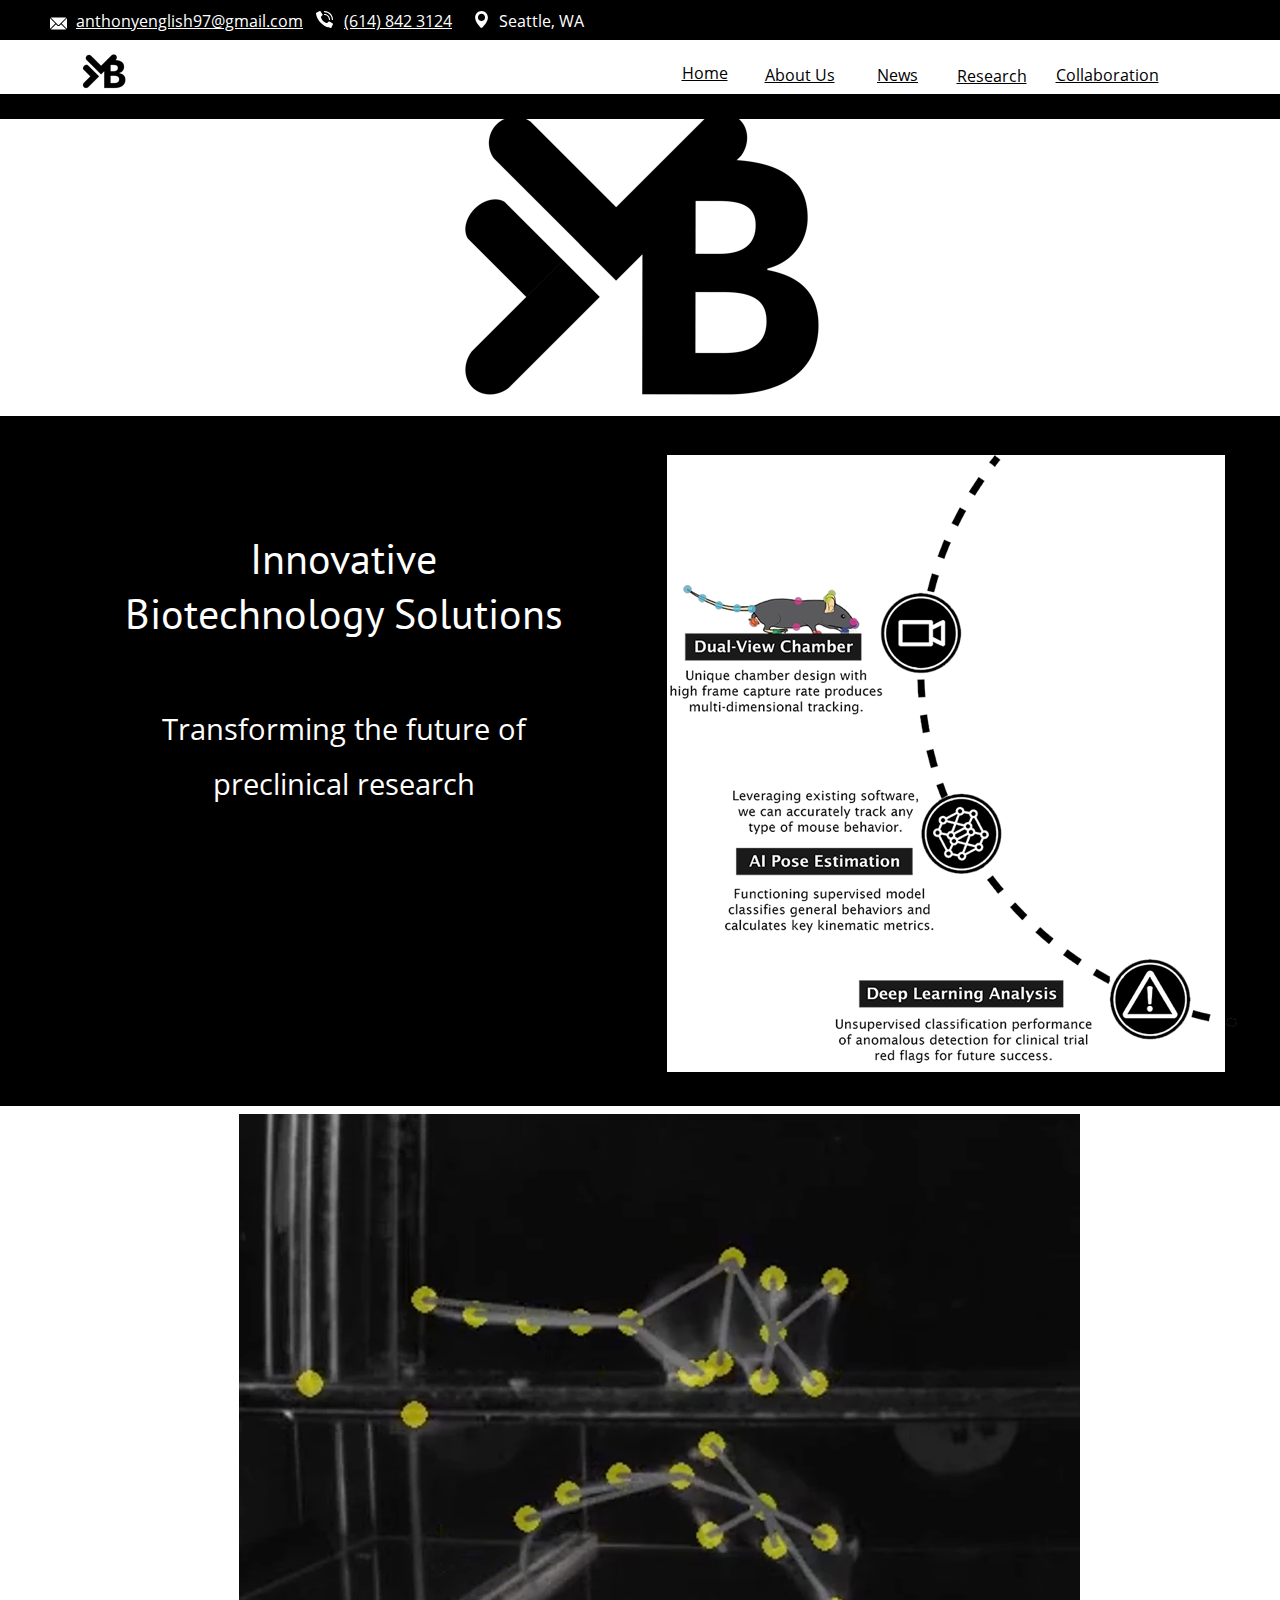
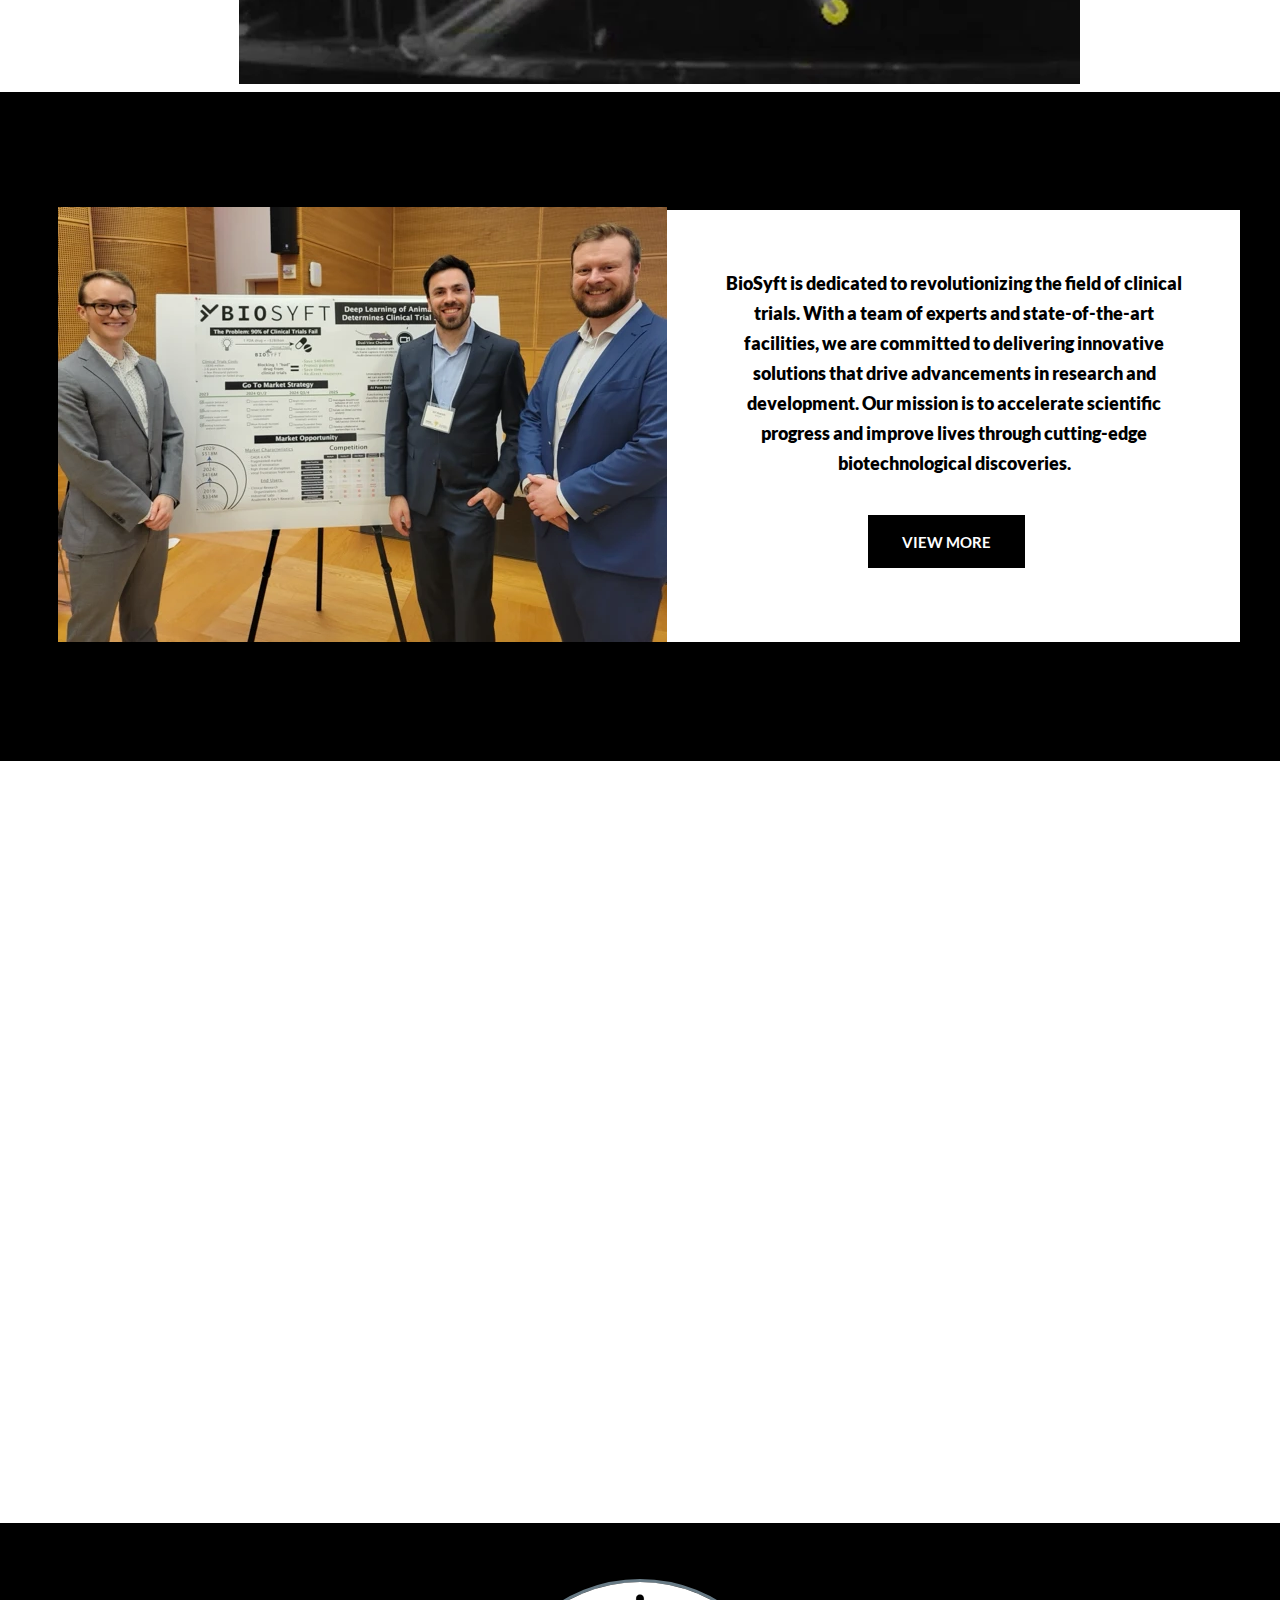
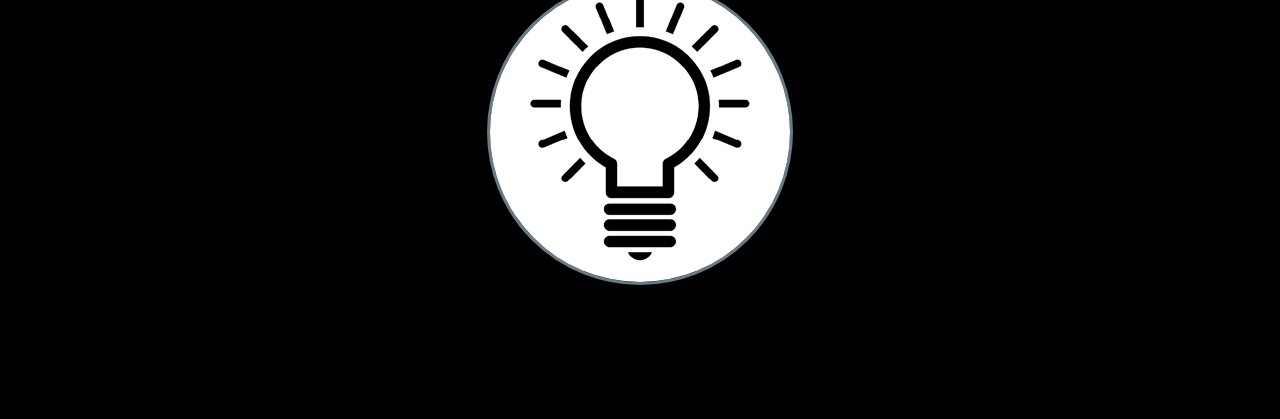
==== commit ec356dfe: "final touches" ====
--- a/index.html
+++ b/index.html
@@ -11,39 +11,39 @@
 <link rel="preload" href="css/OpenSans-Regular.woff2" as="font" crossorigin>
 <link rel="preload" href="css/OpenSans-ExtraBold.woff2" as="font" crossorigin>
 <link rel="preload" href="css/HankenGrotesk_wght_.woff2" as="font" crossorigin>
-<style>html,body{-webkit-text-zoom:reset !important}@font-face{font-display:block;font-family:"Open Sans 1";src:url('css/OpenSans-Regular.woff2') format('woff2'),url('css/OpenSans-Regular.woff') format('woff');font-weight:400}@font-face{font-display:block;font-family:"PT Sans";src:url('css/PT_Sans-Web-Regular.woff2') format('woff2'),url('css/PT_Sans-Web-Regular.woff') format('woff');font-weight:400}@font-face{font-display:block;font-family:"Lato 9";src:url('css/Lato-BlackItalic.woff2') format('woff2'),url('css/Lato-BlackItalic.woff') format('woff');font-weight:900;font-style:italic}@font-face{font-display:block;font-family:"Open Sans 4";src:url('css/OpenSans-ExtraBold.woff2') format('woff2'),url('css/OpenSans-ExtraBold.woff') format('woff');font-weight:800}@font-face{font-display:block;font-family:"Lato 3";src:url('css/Lato-Bold.woff2') format('woff2'),url('css/Lato-Bold.woff') format('woff');font-weight:700}@font-face{font-display:block;font-family:"Lato 4";src:url('css/Lato-Black.woff2') format('woff2'),url('css/Lato-Black.woff') format('woff');font-weight:900}@font-face{font-display:block;font-family:"Lato 1";src:url('css/Lato-Light.woff2') format('woff2'),url('css/Lato-Light.woff') format('woff');font-weight:300}@font-face{font-display:block;font-family:"Hanken Grotesk 3";src:url('css/HankenGrotesk_wght_.woff2') format('woff2'),url('css/HankenGrotesk_wght_.woff') format('woff');font-weight:400;font-style:normal}body>div{font-size:0}p,span,h1,h2,h3,h4,h5,h6,a,li{margin:0;word-spacing:normal;word-wrap:break-word;-ms-word-wrap:break-word;pointer-events:auto;-ms-text-size-adjust:none !important;-moz-text-size-adjust:none !important;-webkit-text-size-adjust:none !important;text-size-adjust:none !important;max-height:10000000px}sup{font-size:inherit;vertical-align:baseline;position:relative;top:-0.4em}sub{font-size:inherit;vertical-align:baseline;position:relative;top:0.4em}ul{display:block;word-spacing:normal;word-wrap:break-word;line-break:normal;list-style-type:none;padding:0;margin:0;-moz-padding-start:0;-khtml-padding-start:0;-webkit-padding-start:0;-o-padding-start:0;-padding-start:0;-webkit-margin-before:0;-webkit-margin-after:0}li{display:block;white-space:normal}[data-marker]::before{content:attr(data-marker) ' ';-webkit-user-select:none;-khtml-user-select:none;-moz-user-select:none;-ms-user-select:none;-o-user-select:none;user-select:none}li p{-webkit-touch-callout:none;-webkit-user-select:none;-khtml-user-select:none;-moz-user-select:none;-ms-user-select:none;-o-user-select:none;user-select:none}form{display:inline-block}a{text-decoration:inherit;color:inherit;-webkit-tap-highlight-color:rgba(0,0,0,0)}textarea{resize:none}.shm-l{float:left;clear:left}.shm-r{float:right;clear:right;shape-outside:content-box}.btf{display:none}.plyr{min-width:0 !important}html{font-family:sans-serif}body{font-size:0;margin:0;--z:1;zoom:var(--z)}audio,video{display:inline-block;vertical-align:baseline}audio:not([controls]){display:none;height:0}[hidden],template{display:none}a{background:0 0;outline:0}b,strong{font-weight:700}dfn{font-style:italic}h1,h2,h3,h4,h5,h6{font-size:1em;line-height:1;margin:0}img{border:0}svg:not(:root){overflow:hidden}button,input,optgroup,select,textarea{color:inherit;font:inherit;margin:0}button{overflow:visible}button,select{text-transform:none}button,html input[type=button],input[type=submit]{-webkit-appearance:button;cursor:pointer;box-sizing:border-box;white-space:normal}input[type=date],input[type=email],input[type=number],input[type=password],input[type=text],textarea{-webkit-appearance:none;appearance:none;box-sizing:border-box}button[disabled],html input[disabled]{cursor:default}button::-moz-focus-inner,input::-moz-focus-inner{border:0;padding:0}input{line-height:normal}input[type=checkbox],input[type=radio]{box-sizing:border-box;padding:0}input[type=number]::-webkit-inner-spin-button,input[type=number]::-webkit-outer-spin-button{height:auto}input[type=search]{-webkit-appearance:textfield;-moz-box-sizing:content-box;-webkit-box-sizing:content-box;box-sizing:content-box}input[type=search]::-webkit-search-cancel-button,input[type=search]::-webkit-search-decoration{-webkit-appearance:none}textarea{overflow:auto;box-sizing:border-box;border-color:#ddd}optgroup{font-weight:700}table{border-collapse:collapse;border-spacing:0}td,th{padding:0}blockquote{margin-block-start:0;margin-block-end:0;margin-inline-start:0;margin-inline-end:0}:-webkit-full-screen-ancestor:not(iframe){-webkit-clip-path:initial !important}
+<style>html,body{-webkit-text-zoom:reset !important}@font-face{font-display:block;font-family:"Open Sans 1";src:url('css/OpenSans-Regular.woff2') format('woff2'),url('css/OpenSans-Regular.woff') format('woff');font-weight:400}@font-face{font-display:block;font-family:"PT Sans";src:url('css/PT_Sans-Web-Regular.woff2') format('woff2'),url('css/PT_Sans-Web-Regular.woff') format('woff');font-weight:400}@font-face{font-display:block;font-family:"Lato 4";src:url('css/Lato-Black.woff2') format('woff2'),url('css/Lato-Black.woff') format('woff');font-weight:900}@font-face{font-display:block;font-family:"Lato 3";src:url('css/Lato-Bold.woff2') format('woff2'),url('css/Lato-Bold.woff') format('woff');font-weight:700}@font-face{font-display:block;font-family:"Open Sans 4";src:url('css/OpenSans-ExtraBold.woff2') format('woff2'),url('css/OpenSans-ExtraBold.woff') format('woff');font-weight:800}@font-face{font-display:block;font-family:"Lato 1";src:url('css/Lato-Light.woff2') format('woff2'),url('css/Lato-Light.woff') format('woff');font-weight:300}@font-face{font-display:block;font-family:"Hanken Grotesk 3";src:url('css/HankenGrotesk_wght_.woff2') format('woff2'),url('css/HankenGrotesk_wght_.woff') format('woff');font-weight:400;font-style:normal}body>div{font-size:0}p,span,h1,h2,h3,h4,h5,h6,a,li{margin:0;word-spacing:normal;word-wrap:break-word;-ms-word-wrap:break-word;pointer-events:auto;-ms-text-size-adjust:none !important;-moz-text-size-adjust:none !important;-webkit-text-size-adjust:none !important;text-size-adjust:none !important;max-height:10000000px}sup{font-size:inherit;vertical-align:baseline;position:relative;top:-0.4em}sub{font-size:inherit;vertical-align:baseline;position:relative;top:0.4em}ul{display:block;word-spacing:normal;word-wrap:break-word;line-break:normal;list-style-type:none;padding:0;margin:0;-moz-padding-start:0;-khtml-padding-start:0;-webkit-padding-start:0;-o-padding-start:0;-padding-start:0;-webkit-margin-before:0;-webkit-margin-after:0}li{display:block;white-space:normal}[data-marker]::before{content:attr(data-marker) ' ';-webkit-user-select:none;-khtml-user-select:none;-moz-user-select:none;-ms-user-select:none;-o-user-select:none;user-select:none}li p{-webkit-touch-callout:none;-webkit-user-select:none;-khtml-user-select:none;-moz-user-select:none;-ms-user-select:none;-o-user-select:none;user-select:none}form{display:inline-block}a{text-decoration:inherit;color:inherit;-webkit-tap-highlight-color:rgba(0,0,0,0)}textarea{resize:none}.shm-l{float:left;clear:left}.shm-r{float:right;clear:right;shape-outside:content-box}.btf{display:none}.plyr{min-width:0 !important}html{font-family:sans-serif}body{font-size:0;margin:0;--z:1;zoom:var(--z)}audio,video{display:inline-block;vertical-align:baseline}audio:not([controls]){display:none;height:0}[hidden],template{display:none}a{background:0 0;outline:0}b,strong{font-weight:700}dfn{font-style:italic}h1,h2,h3,h4,h5,h6{font-size:1em;line-height:1;margin:0}img{border:0}svg:not(:root){overflow:hidden}button,input,optgroup,select,textarea{color:inherit;font:inherit;margin:0}button{overflow:visible}button,select{text-transform:none}button,html input[type=button],input[type=submit]{-webkit-appearance:button;cursor:pointer;box-sizing:border-box;white-space:normal}input[type=date],input[type=email],input[type=number],input[type=password],input[type=text],textarea{-webkit-appearance:none;appearance:none;box-sizing:border-box}button[disabled],html input[disabled]{cursor:default}button::-moz-focus-inner,input::-moz-focus-inner{border:0;padding:0}input{line-height:normal}input[type=checkbox],input[type=radio]{box-sizing:border-box;padding:0}input[type=number]::-webkit-inner-spin-button,input[type=number]::-webkit-outer-spin-button{height:auto}input[type=search]{-webkit-appearance:textfield;-moz-box-sizing:content-box;-webkit-box-sizing:content-box;box-sizing:content-box}input[type=search]::-webkit-search-cancel-button,input[type=search]::-webkit-search-decoration{-webkit-appearance:none}textarea{overflow:auto;box-sizing:border-box;border-color:#ddd}optgroup{font-weight:700}table{border-collapse:collapse;border-spacing:0}td,th{padding:0}blockquote{margin-block-start:0;margin-block-end:0;margin-inline-start:0;margin-inline-end:0}:-webkit-full-screen-ancestor:not(iframe){-webkit-clip-path:initial !important}
 html{-webkit-font-smoothing:antialiased; -moz-osx-font-smoothing:grayscale}@-webkit-keyframes fadeInUpSubtle{from{opacity:0;-webkit-transform:translate3d(0,30px,0)}to{opacity:1;-webkit-transform:translate3d(0, 0, 0)}}@keyframes fadeInUpSubtle{from{opacity:0;transform:translate3d(0,30px,0)}to{opacity:1;transform:translate3d(0, 0, 0)}}.fadeInUpSubtle{-webkit-animation-name:fadeInUpSubtle;animation-name:fadeInUpSubtle}
-.animated{-webkit-animation-fill-mode:both;animation-fill-mode:both}.animated.infinite{-webkit-animation-iteration-count:infinite;animation-iteration-count:infinite}#b{background-color:#fff}.v5{display:block;vertical-align:top}.ps25{position:relative;margin-top:0}.s30{width:100%;min-width:1200px;min-height:102px;padding-bottom:0}.c10{border:0;-webkit-border-radius:0;-moz-border-radius:0;border-radius:0;background-color:#fff}.z8{z-index:1;pointer-events:none}.ps26{display:inline-block;width:0;height:0}.v6{display:inline-block;vertical-align:top}.s31{width:100%;min-width:1200px;min-height:40px}.c11{border:0;-webkit-border-radius:0;-moz-border-radius:0;border-radius:0;background-color:#000}.z9{z-index:2}.ps27{position:relative;margin-top:10px}.s32{width:1200px;margin-left:auto;margin-right:auto;min-height:22px}.ps28{position:relative;margin-left:10px;margin-top:0}.s33{min-width:440px;width:440px;min-height:22px}.ps29{position:relative;margin-left:0;margin-top:5px}.s34{min-width:17px;width:17px;min-height:17px;height:17px}.z10{z-index:10;pointer-events:auto}.i3{position:absolute;left:0;min-width:17px;max-width:17px;min-height:17px;max-height:17px;top:0;color:#fff}.ps30{position:relative;margin-left:249px;margin-top:1px}.z11{z-index:9;pointer-events:auto}.ps31{position:relative;margin-left:11px;margin-top:0}.s35{min-width:120px;width:120px;overflow:hidden;height:22px}.z12{z-index:12;pointer-events:auto}.p3{text-indent:0;padding-bottom:0;padding-right:0;text-align:left}.f7{font-family:"Open Sans 1";font-size:16px;font-size:calc(16px * var(--f));line-height:1.376;font-weight:400;font-style:normal;text-decoration:underline;text-transform:none;letter-spacing:normal;color:#fff;background-color:initial;text-shadow:none}.ps32{position:relative;margin-left:9px;margin-top:1px}.z13{z-index:13;pointer-events:auto}.ps33{position:relative;margin-top:-30px}.s36{width:1200px;margin-left:auto;margin-right:auto;min-height:92px}.ps34{position:relative;margin-left:36px;margin-top:0}.s37{min-width:1086px;width:1086px;min-height:92px}.ps35{position:relative;margin-left:0;margin-top:0}.s38{min-width:242px;width:242px;min-height:85px;line-height:0}.ps36{position:relative;margin-left:0;margin-top:0}.s39{min-width:242px;width:242px;overflow:hidden;height:44px}.z14{z-index:11;pointer-events:auto}.ps37{position:relative;margin-left:4px;margin-top:-7px}.s40{min-width:48px;width:48px;min-height:48px;height:48px}.z15{z-index:6;pointer-events:auto}.i4{position:absolute;left:0;width:48px;height:39px;top:5px;border:0}.ps38{position:relative;margin-left:181px;margin-top:0}.s41{min-width:139px;width:139px;overflow:hidden;height:44px}.z16{z-index:14;pointer-events:auto}.f8{font-family:"Open Sans 1";font-size:16px;font-size:calc(16px * var(--f));line-height:1.376;font-weight:400;font-style:normal;text-decoration:none;text-transform:none;letter-spacing:normal;color:#fff;background-color:initial;text-shadow:none}.v7{display:inline-block;vertical-align:top}.ps39{position:relative;margin-left:29px;margin-top:52px}.s42{min-width:75px;width:75px;overflow:hidden;height:26px}.z17{z-index:7;pointer-events:auto}.p4{text-indent:0;padding-bottom:0;padding-right:0;text-align:center}.f9{font-family:"Open Sans 1";font-size:16px;font-size:calc(16px * var(--f));line-height:1.376;font-weight:400;font-style:normal;text-decoration:underline;text-transform:none;letter-spacing:normal;color:#000;background-color:initial;text-shadow:none}.ps40{position:relative;margin-left:20px;margin-top:54px}.z18{z-index:3;pointer-events:auto}.ps41{position:relative;margin-left:23px;margin-top:54px}.z19{z-index:5;pointer-events:auto}.ps42{position:relative;margin-left:19px;margin-top:55px}.z20{z-index:8;pointer-events:auto}.s43{min-width:110px;width:110px;overflow:hidden;height:38px}.z21{z-index:4;pointer-events:auto}.ps43{position:relative;margin-top:-8px}.s44{width:100%;min-width:1200px;min-height:25px;padding-bottom:0}.z22{z-index:34;pointer-events:none}.ps44{position:relative;margin-top:-23px}.s45{width:100%;min-width:1200px;min-height:320px;padding-bottom:0}.z23{z-index:32;pointer-events:none}.s46{width:100%;min-width:1200px;min-height:320px}.c14{border:0;-webkit-border-radius:0;-moz-border-radius:0;border-radius:0;background-color:#fff;background-repeat:no-repeat;background-position:50% 50%;background-size:contain;background-image:url(images/logo2-640.png)}.webp .c14{background-image:url(images/logo2-640.webp)}.s47{width:100%;min-width:1200px;min-height:690px;padding-bottom:0}.z24{z-index:15;pointer-events:none}.s48{width:1200px;margin-left:auto;margin-right:auto;min-height:690px}.s49{min-width:1200px;width:1200px;min-height:690px}.s50{min-width:600px;width:600px;min-height:690px;line-height:0}.s51{min-width:600px;width:600px;min-height:690px}.z25{z-index:17}.ps45{position:relative;margin-left:79px;margin-top:115px}.s52{min-width:449px;width:449px;overflow:hidden;height:147px}.z26{z-index:19;pointer-events:auto}.f10{font-family:"PT Sans";font-size:42px;font-size:calc(42px * var(--f));line-height:1.311;font-weight:400;font-style:normal;text-decoration:none;text-transform:none;letter-spacing:normal;color:#fff;background-color:initial;text-shadow:none}.ps46{position:relative;margin-left:96px;margin-top:152px}.s53{min-width:236px;width:236px;min-height:69px}.s54{min-width:73px;width:73px;overflow:hidden;height:69px}.z27{z-index:20;pointer-events:auto}.f11{font-family:Arial, Helvetica, sans-serif;font-size:59px;font-size:calc(59px * var(--f));line-height:1.154;letter-spacing:normal;color:#fff;background-color:initial}.s55{display:inline-block;height:59px;margin-right:0;padding-right:0;text-indent:initial;transform-origin:50% 100%;transform:scale(1) translateY(8px)}.ps47{position:relative;margin-left:90px;margin-top:0}.z28{z-index:21;pointer-events:auto}.ps48{position:relative;margin-left:89px;margin-top:16px}.s56{min-width:288px;width:288px;min-height:56px}.s57{min-width:118px;width:118px;overflow:hidden;height:56px}.z29{z-index:22;pointer-events:auto}.f12{font-family:"Lato 9";font-size:18px;font-size:calc(18px * var(--f));line-height:1.223;font-weight:900;font-style:italic;text-decoration:none;text-transform:none;letter-spacing:normal;color:#fff;background-color:initial;text-shadow:none}.ps49{position:relative;margin-left:52px;margin-top:0}.z30{z-index:23;pointer-events:auto}.ps50{position:relative;margin-left:89px;margin-top:8px}.s58{min-width:238px;width:238px;min-height:6px}.s59{min-width:68px;width:68px;min-height:6px}.z31{z-index:24}.ps51{position:relative;margin-left:102px;margin-top:0}.z32{z-index:25}.ps52{position:relative;margin-left:79px;margin-top:-405px}.s60{min-width:449px;width:449px;overflow:hidden;height:115px}.z33{z-index:18;pointer-events:auto}.f13{font-family:"Open Sans 1";font-size:29px;font-size:calc(29px * var(--f));line-height:1.898;font-weight:400;font-style:normal;text-decoration:none;text-transform:none;letter-spacing:normal;color:#fff;background-color:initial;text-shadow:none}.ps53{position:relative;margin-left:27px;margin-top:39px}.s61{min-width:573px;width:573px;min-height:617px;line-height:0}.ps54{position:relative;margin-left:0;margin-top:0}.s62{min-width:558px;width:558px;min-height:617px;height:617px}.z34{z-index:16;pointer-events:auto}.i5{position:absolute;left:0;width:558px;height:617px;top:0;border:0}.ps55{position:relative;margin-left:0;margin-top:-617px}.s63{min-width:573px;width:573px;min-height:608px;height:608px}.z35{z-index:26;pointer-events:auto}.i6{position:absolute;left:0;width:573px;height:608px;top:0;border:0}.s64{width:100%;min-width:1200px;min-height:586px;padding-bottom:0}.z36{pointer-events:none}.ps56{position:relative;margin-top:8px}.s65{width:1200px;margin-left:auto;margin-right:auto;min-height:570px}.ps57{position:relative;margin-left:123px;margin-top:0}.s66{min-width:993px;width:993px;min-height:570px;height:570px}.z37{pointer-events:auto}.i7{position:absolute;left:76px;width:841px;height:570px;top:0;border:0}body{--d:0;--s:1200}@media (max-width:1199px) {.s30{min-width:320px;min-height:87px}.s31{min-width:320px;min-height:42px}.ps27{margin-top:5px}.s32{width:320px;min-height:31px}.s33{min-width:197px;width:197px;min-height:31px}.ps29{margin-top:1px}.s34{min-width:12px;width:12px;min-height:12px;height:12px}.i3{min-width:12px;max-width:12px;min-height:12px;max-height:12px}.ps30{margin-left:102px}.ps31{margin-left:5px}.s35{min-width:66px;width:66px;height:15px}.f7{font-size:14px;font-size:calc(14px * var(--f));line-height:1.358}.f7:visited{font-size:14px;font-size:calc(14px * var(--f));line-height:1.358}.f7:hover{font-size:14px;font-size:calc(14px * var(--f));line-height:1.358}.f7:active{font-size:14px;font-size:calc(14px * var(--f));line-height:1.358}.ps32{margin-left:0;margin-top:4px}.ps33{margin-top:-37px}.s36{width:320px;min-height:78px}.ps34{margin-left:11px}.s37{min-width:102px;width:102px;min-height:78px}.s38{min-width:102px;width:102px;min-height:78px}.ps36{margin-left:14px}.s39{min-width:88px;width:88px;height:15px}.ps37{margin-left:0;margin-top:28px}.s40{min-width:35px;width:35px;min-height:35px;height:35px}.i4{width:35px;height:29px;top:3px}.ps38{margin-left:14px;margin-top:-59px}.s41{min-width:88px;width:88px;height:13px}.f8{font-size:14px;font-size:calc(14px * var(--f));line-height:1.358}.v7{display:none}.ps43{margin-top:-2px}.s44{min-width:320px;min-height:7px}.ps44{margin-top:-6px}.s45{min-width:320px;min-height:269px}.s46{min-width:320px;min-height:269px}.s47{min-width:320px;min-height:488px}.s48{width:320px;min-height:488px}.s49{min-width:320px;width:320px;min-height:488px}.s50{min-width:253px;width:253px;min-height:488px}.s51{min-width:253px;width:253px;min-height:488px}.ps45{margin-left:21px;margin-top:63px}.s52{min-width:208px;width:208px;height:90px}.f10{font-size:22px;font-size:calc(22px * var(--f));line-height:1.274}.ps46{margin-left:21px;margin-top:184px}.s53{min-width:153px;width:153px;min-height:45px}.s54{min-width:43px;width:43px;height:45px}.f11{font-size:35px;font-size:calc(35px * var(--f));line-height:1.144}.s55{height:35px;transform:scale(1) translateY(5px)}.ps47{margin-left:67px}.ps48{margin-left:21px;margin-top:0}.s56{min-width:208px;width:208px;min-height:41px}.s57{min-width:98px;width:98px;height:41px}.f12{font-size:14px;font-size:calc(14px * var(--f));line-height:1.215}.ps49{margin-left:12px}.ps50{margin-left:21px;margin-top:0}.s58{min-width:159px;width:159px;min-height:5px}.s59{min-width:49px;width:49px;min-height:3px}.ps51{margin-left:61px;margin-top:2px}.ps52{margin-left:21px;margin-top:-335px}.s60{min-width:208px;width:208px;height:169px}.f13{font-family:"Hanken Grotesk 3";line-height:1.829}.ps53{margin-left:167px;margin-top:-326px}.s61{min-width:152px;width:152px;min-height:166px}.ps54{margin-top:1px}.s62{min-width:148px;width:148px;min-height:164px;height:164px}.i5{width:148px;height:164px}.ps55{margin-top:-167px}.s63{min-width:152px;width:152px;min-height:162px;height:162px}.i6{width:152px;height:162px}.s64{min-width:320px;min-height:152px}.ps56{margin-top:0}.s65{width:320px;min-height:152px}.ps57{margin-left:33px}.s66{min-width:265px;width:265px;min-height:152px;height:152px}.i7{left:20px;width:224px;height:152px}body{--d:1;--s:320}}@media (min-width:320px) {.c14{background-image:url(images/logo2-960.png)}.webp .c14{background-image:url(images/logo2-960.webp)}}@media (min-width:480px) {.c14{background-image:url(images/logo2-1536.png)}.webp .c14{background-image:url(images/logo2-1536.webp)}}@media (min-width:768px) {.c14{background-image:url(images/logo2-1920.png)}.webp .c14{background-image:url(images/logo2-1920.webp)}}@media (min-width:960px) {.c14{background-image:url(images/logo2-1200.png)}.webp .c14{background-image:url(images/logo2-1200.webp)}}@media (min-width:960px) and (-webkit-min-device-pixel-ratio:1.7),(min-width:960px) and (min-resolution:144dpi) {.c14{background-image:url(images/logo2-2400.png)}.webp .c14{background-image:url(images/logo2-2400.webp)}}@media (min-width:1200px) {.c14{background-image:url(images/logo2-1557.png)}.webp .c14{background-image:url(images/logo2-1557.webp)}}@media (min-width:1200px) and (-webkit-min-device-pixel-ratio:1.7),(min-width:1200px) and (min-resolution:144dpi) {.c14{background-image:url(images/logo2-3114.png)}.webp .c14{background-image:url(images/logo2-3114.webp)}}@media (min-width:1600px) {.c14{background-image:url(images/logo2-1557.png)}.webp .c14{background-image:url(images/logo2-1557.webp)}}@media (min-width:1600px) and (-webkit-min-device-pixel-ratio:1.7),(min-width:1600px) and (min-resolution:144dpi) {.c14{background-image:url(images/logo2-3114.png)}.webp .c14{background-image:url(images/logo2-3114.webp)}}@media (min-width:2000px) {.c14{background-image:url(images/logo2-1557.png)}.webp .c14{background-image:url(images/logo2-1557.webp)}}@media (min-width:2000px) and (-webkit-min-device-pixel-ratio:1.7),(min-width:2000px) and (min-resolution:144dpi) {.c14{background-image:url(images/logo2-3114.png)}.webp .c14{background-image:url(images/logo2-3114.webp)}}</style>
+.animated{-webkit-animation-fill-mode:both;animation-fill-mode:both}.animated.infinite{-webkit-animation-iteration-count:infinite;animation-iteration-count:infinite}#b{background-color:#fff}.v5{display:block;vertical-align:top}.ps25{position:relative;margin-top:0}.s30{width:100%;min-width:1200px;min-height:102px;padding-bottom:0}.c10{border:0;-webkit-border-radius:0;-moz-border-radius:0;border-radius:0;background-color:#fff}.z18{z-index:1;pointer-events:none}.ps26{display:inline-block;width:0;height:0}.v6{display:inline-block;vertical-align:top}.s31{width:100%;min-width:1200px;min-height:40px}.c11{border:0;-webkit-border-radius:0;-moz-border-radius:0;border-radius:0;background-color:#000}.z19{z-index:2}.ps27{position:relative;margin-top:10px}.s32{width:1200px;margin-left:auto;margin-right:auto;min-height:22px}.ps28{position:relative;margin-left:10px;margin-top:0}.s33{min-width:440px;width:440px;min-height:22px}.ps29{position:relative;margin-left:0;margin-top:5px}.s34{min-width:17px;width:17px;min-height:17px;height:17px}.z20{z-index:10;pointer-events:auto}.i3{position:absolute;left:0;min-width:17px;max-width:17px;min-height:17px;max-height:17px;top:0;color:#fff}.ps30{position:relative;margin-left:249px;margin-top:1px}.z21{z-index:9;pointer-events:auto}.ps31{position:relative;margin-left:11px;margin-top:0}.s35{min-width:120px;width:120px;overflow:hidden;height:22px}.z22{z-index:12;pointer-events:auto}.p3{text-indent:0;padding-bottom:0;padding-right:0;text-align:left}.f7{font-family:"Open Sans 1";font-size:16px;font-size:calc(16px * var(--f));line-height:1.376;font-weight:400;font-style:normal;text-decoration:underline;text-transform:none;letter-spacing:normal;color:#fff;background-color:initial;text-shadow:none}.ps32{position:relative;margin-left:9px;margin-top:1px}.z23{z-index:13;pointer-events:auto}.ps33{position:relative;margin-top:-30px}.s36{width:1200px;margin-left:auto;margin-right:auto;min-height:92px}.ps34{position:relative;margin-left:36px;margin-top:0}.s37{min-width:1086px;width:1086px;min-height:92px}.ps35{position:relative;margin-left:0;margin-top:0}.s38{min-width:242px;width:242px;min-height:85px;line-height:0}.ps36{position:relative;margin-left:0;margin-top:0}.s39{min-width:242px;width:242px;overflow:hidden;height:44px}.z24{z-index:11;pointer-events:auto}.ps37{position:relative;margin-left:4px;margin-top:-7px}.s40{min-width:48px;width:48px;min-height:48px;height:48px}.z25{z-index:6;pointer-events:auto}.i4{position:absolute;left:0;width:48px;height:39px;top:5px;border:0}.ps38{position:relative;margin-left:181px;margin-top:0}.s41{min-width:139px;width:139px;overflow:hidden;height:44px}.z26{z-index:14;pointer-events:auto}.f8{font-family:"Open Sans 1";font-size:16px;font-size:calc(16px * var(--f));line-height:1.376;font-weight:400;font-style:normal;text-decoration:none;text-transform:none;letter-spacing:normal;color:#fff;background-color:initial;text-shadow:none}.v7{display:inline-block;vertical-align:top}.ps39{position:relative;margin-left:29px;margin-top:52px}.s42{min-width:75px;width:75px;overflow:hidden;height:26px}.z27{z-index:7;pointer-events:auto}.p4{text-indent:0;padding-bottom:0;padding-right:0;text-align:center}.f9{font-family:"Open Sans 1";font-size:16px;font-size:calc(16px * var(--f));line-height:1.376;font-weight:400;font-style:normal;text-decoration:underline;text-transform:none;letter-spacing:normal;color:#000;background-color:initial;text-shadow:none}.ps40{position:relative;margin-left:20px;margin-top:54px}.z28{z-index:3;pointer-events:auto}.ps41{position:relative;margin-left:23px;margin-top:54px}.z29{z-index:5;pointer-events:auto}.ps42{position:relative;margin-left:19px;margin-top:55px}.z30{z-index:8;pointer-events:auto}.s43{min-width:110px;width:110px;overflow:hidden;height:38px}.z31{z-index:4;pointer-events:auto}.ps43{position:relative;margin-top:-8px}.s44{width:100%;min-width:1200px;min-height:25px;padding-bottom:0}.z32{z-index:28;pointer-events:none}.ps44{position:relative;margin-top:-23px}.s45{width:100%;min-width:1200px;min-height:320px;padding-bottom:0}.z33{z-index:21;pointer-events:none}.s46{width:100%;min-width:1200px;min-height:320px}.c14{border:0;-webkit-border-radius:0;-moz-border-radius:0;border-radius:0;background-color:#fff;background-repeat:no-repeat;background-position:50% 50%;background-size:contain;background-image:url(images/8/shortlogo2-640.png)}.webp .c14{background-image:url(images/n/shortlogo2-640.webp)}.s47{width:100%;min-width:1200px;min-height:690px;padding-bottom:0}.z34{z-index:15;pointer-events:none}.s48{width:1200px;margin-left:auto;margin-right:auto;min-height:690px}.s49{min-width:1200px;width:1200px;min-height:690px}.s50{min-width:600px;width:600px;min-height:690px;line-height:0}.s51{min-width:600px;width:600px;min-height:690px}.z35{z-index:16}.ps45{position:relative;margin-left:79px;margin-top:-575px}.s52{min-width:449px;width:449px;overflow:hidden;height:147px}.z36{z-index:19;pointer-events:auto}.p5{text-indent:0;padding-bottom:0;padding-right:0;text-align:center}.f10{font-family:"PT Sans";font-size:42px;font-size:calc(42px * var(--f));line-height:1.311;font-weight:400;font-style:normal;text-decoration:none;text-transform:none;letter-spacing:normal;color:#fff;background-color:initial;text-shadow:none}.ps46{position:relative;margin-left:79px;margin-top:-405px}.s53{min-width:449px;width:449px;overflow:hidden;height:115px}.z37{z-index:20;pointer-events:auto}.f11{font-family:"Open Sans 1";font-size:29px;font-size:calc(29px * var(--f));line-height:1.898;font-weight:400;font-style:normal;text-decoration:none;text-transform:none;letter-spacing:normal;color:#fff;background-color:initial;text-shadow:none}.ps47{position:relative;margin-left:27px;margin-top:39px}.s54{min-width:573px;width:573px;min-height:617px;line-height:0}.ps48{position:relative;margin-left:0;margin-top:0}.s55{min-width:558px;width:558px;min-height:617px;height:617px}.z38{z-index:17;pointer-events:auto}.i5{position:absolute;left:0;width:558px;height:617px;top:0;border:0}.ps49{position:relative;margin-left:0;margin-top:-617px}.s56{min-width:573px;width:573px;min-height:608px;height:608px}.z39{z-index:18;pointer-events:auto}.i6{position:absolute;left:0;width:573px;height:608px;top:0;border:0}.s57{width:100%;min-width:1200px;min-height:586px;padding-bottom:0}.z40{z-index:45;pointer-events:none}.ps50{position:relative;margin-top:8px}.s58{width:1200px;margin-left:auto;margin-right:auto;min-height:570px}.ps51{position:relative;margin-left:123px;margin-top:0}.s59{min-width:993px;width:993px;min-height:570px;height:570px}.z41{pointer-events:auto}.i7{position:absolute;left:76px;width:841px;height:570px;top:0;border:0}body{--d:0;--s:1200}@media (max-width:1199px) {.s30{min-width:320px;min-height:87px}.s31{min-width:320px;min-height:42px}.ps27{margin-top:5px}.s32{width:320px;min-height:31px}.s33{min-width:232px;width:232px;min-height:31px}.ps29{margin-top:1px}.s34{min-width:12px;width:12px;min-height:12px;height:12px}.i3{min-width:12px;max-width:12px;min-height:12px;max-height:12px}.ps30{margin-left:138px}.ps31{margin-left:4px}.s35{min-width:66px;width:66px;height:15px}.f7{font-size:8px;font-size:calc(8px * var(--f))}.f7:visited{font-size:8px;font-size:calc(8px * var(--f))}.f7:hover{font-size:8px;font-size:calc(8px * var(--f))}.f7:active{font-size:8px;font-size:calc(8px * var(--f))}.ps32{margin-left:0;margin-top:4px}.ps33{margin-top:-37px}.s36{width:320px;min-height:78px}.ps34{margin-left:11px}.s37{min-width:304px;width:304px;min-height:78px}.s38{min-width:132px;width:132px;min-height:78px}.ps36{margin-left:14px}.s39{min-width:118px;width:118px;height:22px}.ps37{margin-left:0;margin-top:21px}.s40{min-width:35px;width:35px;min-height:35px;height:35px}.i4{width:35px;height:29px;top:3px}.ps38{margin-left:124px;margin-top:1px}.s41{min-width:48px;width:48px;height:13px}.f8{font-size:8px;font-size:calc(8px * var(--f))}.v7{display:none}.ps43{margin-top:-2px}.s44{min-width:320px;min-height:7px}.ps44{margin-top:-6px}.s45{min-width:320px;min-height:269px}.s46{min-width:320px;min-height:269px}.s47{min-width:320px;min-height:488px}.s48{width:320px;min-height:488px}.s49{min-width:320px;width:320px;min-height:488px}.s50{min-width:320px;width:320px;min-height:488px}.s51{min-width:253px;width:253px;min-height:488px}.ps45{margin-left:59px;margin-top:-454px}.s52{min-width:208px;width:208px;height:90px}.f10{font-size:22px;font-size:calc(22px * var(--f));line-height:1.274}.ps46{margin-left:4px;margin-top:-357px}.s53{min-width:316px;width:316px;height:169px}.f11{font-family:"Hanken Grotesk 3";line-height:1.829}.ps47{margin-left:86px;margin-top:-176px}.s54{min-width:153px;width:153px;min-height:165px}.ps48{margin-left:2px}.s55{min-width:149px;width:149px;min-height:165px;height:165px}.i5{width:149px;height:165px}.ps49{margin-top:-165px}.s56{min-width:153px;width:153px;min-height:162px;height:162px}.i6{width:153px;height:162px}.s57{min-width:320px;min-height:152px}.ps50{margin-top:0}.s58{width:320px;min-height:152px}.ps51{margin-left:33px}.s59{min-width:265px;width:265px;min-height:152px;height:152px}.i7{left:20px;width:224px;height:152px}body{--d:1;--s:320}}@media (min-width:320px) {.c14{background-image:url(images/l/shortlogo2-660.png)}.webp .c14{background-image:url(images/4/shortlogo2-660.webp)}}@media (min-width:480px) {.c14{background-image:url(images/l/shortlogo2-660.png)}.webp .c14{background-image:url(images/4/shortlogo2-660.webp)}}@media (min-width:768px) {.c14{background-image:url(images/l/shortlogo2-660.png)}.webp .c14{background-image:url(images/4/shortlogo2-660.webp)}}@media (min-width:960px) {.c14{background-image:url(images/a/shortlogo2-393.png)}.webp .c14{background-image:url(images/n/shortlogo2-393.webp)}}@media (min-width:960px) and (-webkit-min-device-pixel-ratio:1.7),(min-width:960px) and (min-resolution:144dpi) {.c14{background-image:url(images/a/shortlogo2-786.png)}.webp .c14{background-image:url(images/v/shortlogo2-786.webp)}}@media (min-width:1200px) {.c14{background-image:url(images/a/shortlogo2-393.png)}.webp .c14{background-image:url(images/n/shortlogo2-393.webp)}}@media (min-width:1200px) and (-webkit-min-device-pixel-ratio:1.7),(min-width:1200px) and (min-resolution:144dpi) {.c14{background-image:url(images/a/shortlogo2-786.png)}.webp .c14{background-image:url(images/v/shortlogo2-786.webp)}}@media (min-width:1600px) {.c14{background-image:url(images/a/shortlogo2-393.png)}.webp .c14{background-image:url(images/n/shortlogo2-393.webp)}}@media (min-width:1600px) and (-webkit-min-device-pixel-ratio:1.7),(min-width:1600px) and (min-resolution:144dpi) {.c14{background-image:url(images/a/shortlogo2-786.png)}.webp .c14{background-image:url(images/v/shortlogo2-786.webp)}}@media (min-width:2000px) {.c14{background-image:url(images/a/shortlogo2-393.png)}.webp .c14{background-image:url(images/n/shortlogo2-393.webp)}}@media (min-width:2000px) and (-webkit-min-device-pixel-ratio:1.7),(min-width:2000px) and (min-resolution:144dpi) {.c14{background-image:url(images/a/shortlogo2-786.png)}.webp .c14{background-image:url(images/v/shortlogo2-786.webp)}}</style>
 <script>!function(){var A=new Image;A.onload=A.onerror=function(){1!=A.height&&document.body.classList.remove("webp")},A.src="[data-uri]"}();
 </script>
-<link onload="this.media='all';this.onload=null;" rel="stylesheet" href="css/site.07f870.css" media="print">
-<noscript><link rel="stylesheet" href="css/site.07f870.css" type="text/css"></noscript>
+<link onload="this.media='all';this.onload=null;" rel="stylesheet" href="css/site.56fdb5.css" media="print">
+<noscript><link rel="stylesheet" href="css/site.56fdb5.css" type="text/css"></noscript>
 </head>
 <body class="webp" id="b">
 <script>var p=document.createElement("P");p.innerHTML="&nbsp;",p.style.cssText="position:fixed;visible:hidden;font-size:100px;zoom:1",document.body.appendChild(p);var rsz=function(e){return function(){var r=Math.trunc(1e3/parseFloat(window.getComputedStyle(e).getPropertyValue("font-size")))/10,t=document.body;r!=t.style.getPropertyValue("--f")&&t.style.setProperty("--f",r)}}(p);if("ResizeObserver"in window){var ro=new ResizeObserver(rsz);ro.observe(p)}else if("requestAnimationFrame"in window){var raf=function(){rsz(),requestAnimationFrame(raf)};requestAnimationFrame(raf)}else setInterval(rsz,100);</script>
 
 <script>!function(){var e=function(){var e=document.body;e.style.setProperty("--z",1);var t=window.innerWidth,n=getComputedStyle(e).getPropertyValue("--s");if(320==n){if(t<320)return;t=Math.min(479,t)}else if(480==n){if(t<480)return;t=Math.min(610,t)}else t=n;e.style.setProperty("--z",Math.trunc(t/n*1e3)/1e3)};window.addEventListener?window.addEventListener("resize",e,!0):window.onscroll=e,e()}();</script>
 
-<div data-block-group="0" class="v5 ps25 s30 c10 z8">
-<div class="ps26">
-</div>
-<div class="v6 ps25 s31 c11 z9">
+<div data-block-group="0" class="v5 ps25 s30 c10 z18">
+<div class="ps26">
+</div>
+<div class="v6 ps25 s31 c11 z19">
 <div class="ps27 v5 s32">
 <div class="v6 ps28 s33">
-<div class="v6 ps29 s34 c12 z10">
+<div class="v6 ps29 s34 c12 z20">
 <svg viewBox="0 0 512 512" xmlns="http://www.w3.org/2000/svg" class="i3">
 <g fill="currentColor"><path d="M331.756 277.251l-42.881 43.026c-17.389 17.45-47.985 17.826-65.75 0l-42.883-43.026L26.226 431.767C31.959 434.418 38.28 436 45 436h422c6.72 0 13.039-1.58 18.77-4.232L331.756 277.251Z"/><path d="M467 76H45c-6.72 0-13.041 1.582-18.772 4.233l164.577 165.123c.011.011.024.013.035.024 .011.011.013.026.013.026l53.513 53.69c5.684 5.684 17.586 5.684 23.27 0l53.502-53.681s.013-.024.024-.035c0 0 .024-.013.035-.024L485.77 80.232C480.039 77.58 473.72 76 467 76Z"/><path d="M4.786 101.212C1.82 107.21 0 113.868 0 121v270c0 7.132 1.818 13.79 4.785 19.788l154.283-154.783L4.786 101.212Z"/><path d="M507.214 101.21L352.933 256.005 507.214 410.79C510.18 404.792 512 398.134 512 391V121c0-7.134-1.82-13.792-4.786-19.79Z"/></g>
 </svg>
 </div>
-<div class="v6 ps30 s34 c12 z11">
+<div class="v6 ps30 s34 c12 z21">
 <svg viewBox="0 0 58 58" xmlns="http://www.w3.org/2000/svg" class="i3">
 <g transform="translate(-1 0)"><g fill="currentColor"><path d="M25.017 33.983c-5.536-5.536-6.786-11.072-7.068-13.29 -.0788-.6133.1322-1.2284.571-1.664L23 14.551c.659-.6587.7759-1.6851.282-2.475L16.149 1c-.5465-.8748-1.6686-1.1905-2.591-.729L2.107 5.664c-.746.3673-1.1847 1.1598-1.1 1.987 .6 5.7 3.085 19.712 16.855 33.483 13.77 13.771 27.78 16.255 33.483 16.855 .8271.0846 1.6196-.3541 1.987-1.1l5.393-11.451c.4597-.9205.1461-2.0396-.725-2.587L46.924 35.72c-.7896-.4945-1.8159-.3784-2.475.28l-4.478 4.48c-.4357.4387-1.0508.6497-1.664.571 -2.218-.282-7.754-1.532-13.29-7.068Z"/><path d="M47 31c-1.1046 0-2-.8955-2-2 -.0094-8.2804-6.7197-14.9907-15-15 -1.1046 0-2-.8955-2-2 0-1.1046.8954-2 2-2 10.4886.0115 18.9884 8.5113 19 19 0 1.1045-.8955 2-2 2Z"/><path d="M57 31c-1.1046 0-2-.8955-2-2C54.9845 15.1992 43.8007 4.0154 30 4c-1.1046 0-2-.8955-2-2 0-1.1046.8954-2 2-2 16.0089.0176 28.9823 12.991 29 29 0 .5304-.2108 1.0391-.5858 1.4142 -.3751.375-.8838.5857-1.4143.5857Z"/></g></g>
 </svg>
 </div>
-<div class="v6 ps31 s35 c12 z12">
+<div class="v6 ps31 s35 c12 z22">
 <h3 class="p3"><a href="tel:" class="f7">(614) 842 3124</a></h3>
 </div>
-<div class="v6 ps32 s34 c12 z13">
+<div class="v6 ps32 s34 c12 z23">
 <svg viewBox="0 0 24 24" xmlns="http://www.w3.org/2000/svg" class="i3">
 <path fill="currentColor" d="M12 0C7.038 0 3 4.066 3 9.065c0 7.103 8.154 14.437 8.501 14.745 .143.127.321.19.499.19s.356-.063.499-.189C12.846 23.502 21 16.168 21 9.065 21 4.066 16.962 0 12 0Zm0 14c-2.757 0-5-2.243-5-5s2.243-5 5-5 5 2.243 5 5 -2.243 5-5 5Z"/>
 </svg>
@@ -54,10 +54,10 @@
 <div class="ps33 v5 s36">
 <div class="v6 ps34 s37">
 <div class="v6 ps35 s38">
-<div class="v6 ps36 s39 c12 z14">
+<div class="v6 ps36 s39 c12 z24">
 <h3 class="p3"><a href="javascript:em1();" class="f7">anthonyenglish97@gmail.com</a></h3>
 </div>
-<div class="v6 ps37 s40 c12 z15">
+<div class="v6 ps37 s40 c12 z25">
 <picture>
 <source srcset="images/short-logo2-70.webp 2x" type="image/webp" media="(max-width:1199px)">
 <source srcset="images/short-logo2-70.png 2x" media="(max-width:1199px)">
@@ -67,82 +67,61 @@
 </picture>
 </div>
 </div>
-<div class="v6 ps38 s41 c12 z16">
+<div class="v6 ps38 s41 c12 z26">
 <h3 class="p3 f8">Seattle, WA</h3>
 </div>
-<div class="v7 ps39 s42 c13 z17">
+<div class="v7 ps39 s42 c13 z27">
 <h3 class="p4"><a href="#" class="f9">Home</a></h3>
 </div>
-<div class="v7 ps40 s42 c13 z18">
+<div class="v7 ps40 s42 c13 z28">
 <h3 class="p4"><a href="about-us-learn-more-about-biosyft.html" class="f9">About Us</a></h3>
 </div>
-<div class="v7 ps41 s42 c13 z19">
+<div class="v7 ps41 s42 c13 z29">
 <h3 class="p4"><a href="news-current-events.html" class="f9">News</a></h3>
 </div>
-<div class="v7 ps42 s42 c13 z20">
+<div class="v7 ps42 s42 c13 z30">
 <h3 class="p4"><a href="research.html" class="f9">Research</a></h3>
 </div>
-<div class="v7 ps41 s43 c13 z21">
+<div class="v7 ps41 s43 c13 z31">
 <h3 class="p4"><a href="collaboration-work-with-us-.html" class="f9">Collaboration</a></h3>
 </div>
 </div>
 </div>
 </div>
-<div data-block-group="0" class="v5 ps43 s44 c11 z22"><div class="ps26"></div></div>
-<div data-block-group="0" class="v5 ps44 s45 c10 z23">
+<div data-block-group="0" class="v5 ps43 s44 c11 z32"><div class="ps26"></div></div>
+<div data-block-group="0" class="v5 ps44 s45 c10 z33">
 <div class="ps26">
 </div>
 <div class="anim fadeInUpSubtle un4 v6 ps25 s46 c14"></div>
 </div>
-<div data-block-group="0" class="v5 ps25 s47 c11 z24">
+<div data-block-group="0" class="v5 ps25 s47 c11 z34">
 <div class="ps26">
 </div>
 <div class="ps25 v5 s48">
 <div class="v6 ps35 s49">
 <div class="v6 ps35 s50">
-<div class="v6 ps35 s51 c11 z25">
-<div class="v6 ps45 s52 c12 z26">
-<h1 class="p3 f10">Innovative Biotechnology Solutions</h1>
-</div>
-<div class="v6 ps46 s53">
-<div class="v6 ps35 s54 c12 z27">
-<p class="p3 f11"><x-svg class="s55"><svg style='fill:currentColor' height='100%' xmlns='http://www.w3.org/2000/svg' viewBox='0 0 512 512' role='graphics-object'><title>Circle Check</title><path d='M256 48a208 208 0 1 1 0 416 208 208 0 1 1 0-416zm0 464A256 256 0 1 0 256 0a256 256 0 1 0 0 512zM369 209c9.4-9.4 9.4-24.6 0-33.9s-24.6-9.4-33.9 0l-111 111-47-47c-9.4-9.4-24.6-9.4-33.9 0s-9.4 24.6 0 33.9l64 64c9.4 9.4 24.6 9.4 33.9 0L369 209z'/></svg></x-svg></p>
-</div>
-<div class="v6 ps47 s54 c12 z28">
-<p class="p3 f11"><x-svg class="s55"><svg style='fill:currentColor' height='100%' xmlns='http://www.w3.org/2000/svg' viewBox='0 0 512 512' role='graphics-object'><title>Circle Check</title><path d='M256 48a208 208 0 1 1 0 416 208 208 0 1 1 0-416zm0 464A256 256 0 1 0 256 0a256 256 0 1 0 0 512zM369 209c9.4-9.4 9.4-24.6 0-33.9s-24.6-9.4-33.9 0l-111 111-47-47c-9.4-9.4-24.6-9.4-33.9 0s-9.4 24.6 0 33.9l64 64c9.4 9.4 24.6 9.4 33.9 0L369 209z'/></svg></x-svg></p>
-</div>
-</div>
-<div class="v6 ps48 s56">
-<div class="v6 ps35 s57 c12 z29">
-<h2 class="p3 f12">Pioneering Technology</h2>
-</div>
-<div class="v6 ps49 s57 c12 z30">
-<h2 class="p3 f12">Optimized Solutions</h2>
-</div>
-</div>
-<div class="v6 ps50 s58">
-<div class="v6 ps35 s59 c10 z31"></div>
-<div class="v6 ps51 s59 c10 z32"></div>
-</div>
-</div>
-<div class="v6 ps52 s60 c12 z33">
-<p class="p3 f13">Transforming the future of preclinical research</p>
-</div>
-</div>
-<div class="v6 ps53 s61">
-<div class="v6 ps54 s62 c12 z34">
-<picture>
-<source srcset="images/screenshot-2024-01-31-at-2.34.38-pm-298.webp 2x" type="image/webp" media="(max-width:1199px)">
-<source srcset="images/screenshot-2024-01-31-at-2.34.38-pm-298.jpg 2x" media="(max-width:1199px)">
+<div class="v6 ps35 s51 c11 z35"></div>
+<div class="v6 ps45 s52 c12 z36">
+<h1 class="p5 f10">Innovative Biotechnology Solutions</h1>
+</div>
+<div class="v6 ps46 s53 c12 z37">
+<p class="p5 f11">Transforming the future of preclinical research</p>
+</div>
+</div>
+<div class="v6 ps47 s54">
+<div class="v6 ps48 s55 c12 z38">
+<picture>
+<source srcset="images/r/screenshot-2024-01-31-at-2.34.38-pm-298.webp 2x" type="image/webp" media="(max-width:1199px)">
+<source srcset="images/e/screenshot-2024-01-31-at-2.34.38-pm-298.jpg 2x" media="(max-width:1199px)">
 <source srcset="images/screenshot-2024-01-31-at-2.34.38-pm-558.webp 1x, images/screenshot-2024-01-31-at-2.34.38-pm-1116.webp 2x" type="image/webp" media="(min-width:1200px)">
 <source srcset="images/screenshot-2024-01-31-at-2.34.38-pm-558.jpg 1x, images/screenshot-2024-01-31-at-2.34.38-pm-1116.jpg 2x" media="(min-width:1200px)">
 <img src="images/screenshot-2024-01-31-at-2.34.38-pm-1116.jpg" class="i5">
 </picture>
 </div>
-<div class="v6 ps55 s63 c12 z35">
-<picture>
-<source srcset="images/j/bsthing-306.webp 2x" type="image/webp" media="(max-width:1199px)">
-<source srcset="images/a/bsthing-306.png 2x" media="(max-width:1199px)">
+<div class="v6 ps49 s56 c12 z39">
+<picture>
+<source srcset="images/c/bsthing-306.webp 2x" type="image/webp" media="(max-width:1199px)">
+<source srcset="images/8/bsthing-306.png 2x" media="(max-width:1199px)">
 <source srcset="images/8/bsthing-573.webp 1x, images/n/bsthing-1146.webp 2x" type="image/webp" media="(min-width:1200px)">
 <source srcset="images/v/bsthing-573.png 1x, images/c/bsthing-1146.png 2x" media="(min-width:1200px)">
 <img src="images/c/bsthing-1146.png" class="i6">
@@ -152,11 +131,11 @@
 </div>
 </div>
 </div>
-<div data-block-group="0" class="v5 ps25 s64 c10 z36">
-<div class="ps26">
-</div>
-<div class="ps56 v5 s65">
-<div class="v6 ps57 s66 c12 z37">
+<div data-block-group="0" class="v5 ps25 s57 c10 z40">
+<div class="ps26">
+</div>
+<div class="ps50 v5 s58">
+<div class="v6 ps51 s59 c12 z41">
 <picture>
 <source srcset="images/h/animal-image-448.webp 2x" type="image/webp" media="(max-width:1199px)">
 <source srcset="images/t/animal-image-448.jpg 2x" media="(max-width:1199px)">
@@ -206,34 +185,34 @@
 <div class="ps10 v1 s12">
 <div class="v2 ps11 s13">
 <div class="v2 ps7 s14">
-<div class="anim fadeInLeftSubtle un5 v2 ps7 s15">
+<div class="anim fadeInLeftSubtle un5 v2 ps7 s15 z6">
 <div class="v2 ps7 s15">
 <div class="v2 ps7 s16">
-<div class="v2 ps7 s17 c2">
-<div class="v2 ps12 s18 c3 z6">
+<div class="v2 ps7 s17 c2 z7">
+<div class="v2 ps12 s18 c3 z8">
 <h1 class="p2 f3">Contact us</h1>
 </div>
-<div class="v2 ps13 s19 c3 z6">
+<div class="v2 ps13 s19 c3 z9">
 <p class="p2 f4">Contact us today to learn more about our biotechnology solutions and how we can help your organization.</p>
 </div>
-<div class="v2 ps14 s18 c3 z6">
+<div class="v2 ps14 s18 c3 z10">
 <h1 class="p2 f3">Working Hours</h1>
 </div>
 </div>
-<div class="v2 ps15 s20 c3 z6">
+<div class="v2 ps15 s20 c3 z11">
 <p class="p2 f5">Monday - Friday</p>
 <p class="p2 f5">8:00 AM - 5:00 PM PST</p>
 </div>
 </div>
 </div>
 </div>
-<div class="anim fadeInRightSubtle un7 v2 ps16 s21">
-<div class="v2 ps7 s21 c8">
-<div class="v2 ps17 s22 c3 z6">
+<div class="anim fadeInRightSubtle un7 v2 ps16 s21 z12">
+<div class="v2 ps7 s21 c8 z13">
+<div class="v2 ps17 s22 c3 z14">
 <h1 class="p2 f3">Write us</h1>
 </div>
-<form action="thank-you-page.php" method="POST" class="v2 ps18 s23 z6">
-<input type="hidden" name="mlqeeihwh">
+<form action="thank-you-page.php" method="POST" class="v2 ps18 s23 z15">
+<input type="hidden" name="aevysclo">
 <div class="v2 ps7 s24 c3">
 <input type="text" placeholder="Name Surname" name="_Name[]" required class="input1">
 </div>
@@ -247,8 +226,8 @@
 <textarea placeholder="Your Message" name="_Message[]" class="input4"></textarea>
 </div>
 <div class="un6 v3 ps21 s26 c5">
-<input type="text" name="kkpnhi" class="v4">
-<input type="text" name="vayusoxdrk" class="v4">
+<input type="text" name="jtsmtdtp" class="v4">
+<input type="text" name="tlaijspt" class="v4">
 <a onclick="var p=this;while(p.nodeName!='FORM')p=p.parentNode;if('requestSubmit'in p){p.requestSubmit()}else{p.submit()}return false;" class="a1 f6">SUBMIT</a>
 </div>
 </form>
@@ -259,11 +238,11 @@
 </div>
 </div>
 </div>
-<div data-block-group="0" class="btf v1 ps22 s27 c2 z7">
+<div data-block-group="0" class="btf v1 ps22 s27 c2 z16">
 <div class="ps2">
 </div>
 <div class="ps23 v1 s28">
-<div class="v2 ps24 s29 c3 z6">
+<div class="v2 ps24 s29 c3 z17">
 <picture>
 <source srcset="images/asset-2-300.webp 2x" type="image/webp" media="(max-width:1199px)">
 <source srcset="images/asset-2-300.png 2x" media="(max-width:1199px)">
@@ -277,6 +256,6 @@
 <div class="btf c9">
 </div>
 <script>var lwi=-1;function thresholdPassed(){var w=document.documentElement.clientWidth;var p=false;var cw=0;if(w>=1200){cw++;}if(lwi!=cw){p=true;}lwi=cw;return p;}function em1(){var c="bouipozfohmjti:8Ahnbjm/dpn@tvckfdu>'cpez>";var addr="mailto:";for(var i=0;i<c.length;i++)addr+=String.fromCharCode(c.charCodeAt(i)-1);window.location.href=addr;}var bot=function(o){o(navigator.webdriver||window.chrome&&(window.chrome.app&&!window.chrome.app.installState||window.chrome&&void 0!==window.chrome.runtime&&void 0===window.chrome.runtime.id&&void 0!==Object.getOwnPropertyDescriptor(window.chrome.runtime,"id").get||void 0!==window.mozInnerScreenX)?1:0)};
-!function(){if("Promise"in window&&void 0!==window.performance){var e,t,r=document,n=function(){return r.createElement("link")},o=new Set,a=n(),i=a.relList&&a.relList.supports&&a.relList.supports("prefetch"),s=location.href.replace(/#[^#]+$/,"");o.add(s);var c=function(e){var t=location,r="http:",n="https:";if(e&&e.href&&e.origin==t.origin&&[r,n].includes(e.protocol)&&(e.protocol!=r||t.protocol!=n)){var o=e.pathname;if(!(e.hash&&o+e.search==t.pathname+t.search||"?preload=no"==e.search.substr(-11)||".html"!=o.substr(-5)&&".html"!=o.substr(-5)&&"/"!=o.substr(-1)))return!0}},u=function(e){var t=e.replace(/#[^#]+$/,"");if(!o.has(t)){if(i){var a=n();a.rel="prefetch",a.href=t,r.head.appendChild(a)}else{var s=new XMLHttpRequest;s.open("GET",t,s.withCredentials=!0),s.send()}o.add(t)}},p=function(e){return e.target.closest("a")},f=function(t){var r=t.relatedTarget;r&&p(t)==r.closest("a")||e&&(clearTimeout(e),e=void 0)},d={capture:!0,passive:!0};r.addEventListener("touchstart",function(e){t=performance.now();var r=p(e);c(r)&&u(r.href)},d),r.addEventListener("mouseover",function(r){if(!(performance.now()-t<1200)){var n=p(r);c(n)&&(n.addEventListener("mouseout",f,{passive:!0}),e=setTimeout(function(){u(n.href),e=void 0},80))}},d)}}();dpth="/";!function(){var e={},t={},n={};window.ld=function(a,r,o){var c=function(){"interactive"==document.readyState?(r&&r(),document.addEventListener("readystatechange",function(){"complete"==document.readyState&&o&&o()})):"complete"==document.readyState?(r&&r(),o&&o()):document.addEventListener("readystatechange",function(){"interactive"==document.readyState&&r&&r(),"complete"==document.readyState&&o&&o()})},d=(1<<a.length)-1,u=0,i=function(r){var o=a[r],i=function(){for(var t=0;t<a.length;t++){var r=(1<<t)-1;if((u&r)==r&&n[a[t]]){if(!e[a[t]]){var o=document.createElement("script");o.textContent=n[a[t]],document.body.appendChild(o),e[a[t]]=!0}if((u|=1<<t)==d)return c(),0}}return 1};if(null==t[o]){t[o]=[];var f=new XMLHttpRequest;f.open("GET",o,!0),f.onload=function(){n[o]=f.responseText,[].forEach.call(t[o],function(e){e()})},t[o].push(i),f.send()}else{if(e[o])return i();t[o].push(i)}return 1};if(a.length)for(var f=0;f<a.length&&i(f);f++);else c()}}();ld([],function(){!function(){var e=document.querySelectorAll('a[href^="#"]');[].forEach.call(e,function(e){var t=navigator.userAgent,a=/chrome/i.test(t),o=/firefox/i.test(t),n=/iPad|iPhone|iPod/.test(t)&&!window.MSStream||"MacIntel"===navigator.platform&&navigator.maxTouchPoints>1;e.addEventListener("click",function(t){var r=!1,i=document.body.parentNode;n&&"none"!=getComputedStyle(i).getPropertyValue("scroll-snap-type")&&(i.setAttribute("data-snap",i.style.scrollSnapType),i.style.scrollSnapType="none",r=!0);var s=0;if(e.hash.length>1){var u=parseFloat(getComputedStyle(document.body).getPropertyValue("zoom"));!o&&u||(u=1);var l=e.hash.slice(1),c=document.getElementById(l);if(null===c&&null===(c=document.querySelector('[name="'+l+'"]')))return;s=a?c.getBoundingClientRect().top*u+pageYOffset:(c.getBoundingClientRect().top+pageYOffset)*u}else if(r)for(var m=document.querySelectorAll("[data-block-group]"),p=0;p<m.length;p++)if("none"!=getComputedStyle(m[p]).getPropertyValue("scroll-snap-align")){c=m[p];break}if(r)window.smoothScroll(t,c,1);else if("scrollBehavior"in document.documentElement.style)scroll({top:s,left:0,behavior:"smooth"});else if("requestAnimationFrame"in window){var d=pageYOffset,f=null;requestAnimationFrame(function e(t){f||(f=t);var a=(t-f)/400;scrollTo(0,d<s?(s-d)*a+d:d-(d-s)*a),a<1?requestAnimationFrame(e):scrollTo(0,s)})}else scrollTo(0,s);t.preventDefault()},!1)})}(),window.smoothScroll=function(e,t,a,o){e.stopImmediatePropagation();var n,r=pageYOffset;t?(("string"==typeof t||t instanceof String)&&(t=document.querySelector(t)),n=t.getBoundingClientRect().top):n=-r;var i=navigator.userAgent,s=/chrome/i.test(i),u=/firefox/i.test(i),l=parseFloat(getComputedStyle(document.body).getPropertyValue("zoom"));!u&&l||(l=1);var c=n*l+(s?0:r*(l-1)),m=null;function p(){d(window.performance.now?window.performance.now():Date.now())}function d(e){null===m&&(m=e);var n=(e-m)/1e3,i=function(e,t,a){switch(o){case"linear":break;case"easeInQuad":e*=e;break;case"easeOutQuad":e=1-(1-e)*(1-e);break;case"easeInCubic":e*=e*e;break;case"easeOutCubic":e=1-Math.pow(1-e,3);break;case"easeInOutCubic":e=e<.5?4*e*e*e:1-Math.pow(-2*e+2,3)/2;break;case"easeInQuart":e*=e*e*e;break;case"easeOutQuart":e=1-Math.pow(1-e,4);break;case"easeInOutQuart":e=e<.5?8*e*e*e*e:1-Math.pow(-2*e+2,4)/2;break;case"easeInQuint":e*=e*e*e*e;break;case"easeOutQuint":e=1-Math.pow(1-e,5);break;case"easeInOutQuint":e=e<.5?16*e*e*e*e*e:1-Math.pow(-2*e+2,5)/2;break;case"easeInCirc":e=1-Math.sqrt(1-Math.pow(e,2));break;case"easeOutCirc":e=Math.sqrt(1-Math.pow(0,2));break;case"easeInOutCirc":e=e<.5?(1-Math.sqrt(1-Math.pow(2*e,2)))/2:(Math.sqrt(1-Math.pow(-2*e+2,2))+1)/2;break;case"easeInOutQuad":default:e=e<.5?2*e*e:1-Math.pow(-2*e+2,2)/2}e>1&&(e=1);return t+a*e}(n/a,r,c);window.scrollTo(0,i),n<a?"requestAnimationFrame"in window?requestAnimationFrame(d):setTimeout(p,1e3/120):(/iPad|iPhone|iPod/.test(navigator.userAgent)&&!window.MSStream||"MacIntel"===navigator.platform&&navigator.maxTouchPoints>1)&&(t&&t.scrollIntoView(),setTimeout(function(){var e=document.body.parentNode;e.style.scrollSnapType=e.getAttribute("data-snap"),e.removeAttribute("data-snap")},100))}return"requestAnimationFrame"in window?requestAnimationFrame(d):setTimeout(p,1e3/120),!1};!function(){var e=null;if(location.hash){var t=location.hash.replace("#",""),n=function(){var o=document.getElementById(t);null===o&&(o=document.querySelector('[name="'+t+'"]')),o&&o.scrollIntoView(!0),"0px"===window.getComputedStyle(document.body).getPropertyValue("min-width")?setTimeout(n,100):null!=e&&setTimeout(e,100)};n()}else null!=e&&e()}();},function(){setTimeout(function(){var e=document.querySelector(".un6");if(e==null)return;e.disabled=!1;e=document.querySelector("input[name='vayusoxdrk']");null==e.getAttribute("value")&&e.setAttribute("value","tkebkoqhxhnwboulxk")},2e3);bot(function(bt){var i=document.querySelectorAll("input[name='mlqeeihwh']");for(j=0;j<i.length;++j){i[j].value=bt;}});});ld(["js/woolite.232e0b.js"],function(){wl.addAnimation('.un4',"0.30s","0.00s",1,0);wl.addAnimation('.un5',"1.00s","0.00s",1,100);wl.addAnimation('.un7',"1.00s","0.00s",1,100);wl.start();});</script>
+!function(){if("Promise"in window&&void 0!==window.performance){var e,t,r=document,n=function(){return r.createElement("link")},o=new Set,a=n(),i=a.relList&&a.relList.supports&&a.relList.supports("prefetch"),s=location.href.replace(/#[^#]+$/,"");o.add(s);var c=function(e){var t=location,r="http:",n="https:";if(e&&e.href&&e.origin==t.origin&&[r,n].includes(e.protocol)&&(e.protocol!=r||t.protocol!=n)){var o=e.pathname;if(!(e.hash&&o+e.search==t.pathname+t.search||"?preload=no"==e.search.substr(-11)||".html"!=o.substr(-5)&&".html"!=o.substr(-5)&&"/"!=o.substr(-1)))return!0}},u=function(e){var t=e.replace(/#[^#]+$/,"");if(!o.has(t)){if(i){var a=n();a.rel="prefetch",a.href=t,r.head.appendChild(a)}else{var s=new XMLHttpRequest;s.open("GET",t,s.withCredentials=!0),s.send()}o.add(t)}},p=function(e){return e.target.closest("a")},f=function(t){var r=t.relatedTarget;r&&p(t)==r.closest("a")||e&&(clearTimeout(e),e=void 0)},d={capture:!0,passive:!0};r.addEventListener("touchstart",function(e){t=performance.now();var r=p(e);c(r)&&u(r.href)},d),r.addEventListener("mouseover",function(r){if(!(performance.now()-t<1200)){var n=p(r);c(n)&&(n.addEventListener("mouseout",f,{passive:!0}),e=setTimeout(function(){u(n.href),e=void 0},80))}},d)}}();dpth="/";!function(){var e={},t={},n={};window.ld=function(a,r,o){var c=function(){"interactive"==document.readyState?(r&&r(),document.addEventListener("readystatechange",function(){"complete"==document.readyState&&o&&o()})):"complete"==document.readyState?(r&&r(),o&&o()):document.addEventListener("readystatechange",function(){"interactive"==document.readyState&&r&&r(),"complete"==document.readyState&&o&&o()})},d=(1<<a.length)-1,u=0,i=function(r){var o=a[r],i=function(){for(var t=0;t<a.length;t++){var r=(1<<t)-1;if((u&r)==r&&n[a[t]]){if(!e[a[t]]){var o=document.createElement("script");o.textContent=n[a[t]],document.body.appendChild(o),e[a[t]]=!0}if((u|=1<<t)==d)return c(),0}}return 1};if(null==t[o]){t[o]=[];var f=new XMLHttpRequest;f.open("GET",o,!0),f.onload=function(){n[o]=f.responseText,[].forEach.call(t[o],function(e){e()})},t[o].push(i),f.send()}else{if(e[o])return i();t[o].push(i)}return 1};if(a.length)for(var f=0;f<a.length&&i(f);f++);else c()}}();ld([],function(){!function(){var e=document.querySelectorAll('a[href^="#"]');[].forEach.call(e,function(e){var t=navigator.userAgent,a=/chrome/i.test(t),o=/firefox/i.test(t),n=/iPad|iPhone|iPod/.test(t)&&!window.MSStream||"MacIntel"===navigator.platform&&navigator.maxTouchPoints>1;e.addEventListener("click",function(t){var r=!1,i=document.body.parentNode;n&&"none"!=getComputedStyle(i).getPropertyValue("scroll-snap-type")&&(i.setAttribute("data-snap",i.style.scrollSnapType),i.style.scrollSnapType="none",r=!0);var s=0;if(e.hash.length>1){var u=parseFloat(getComputedStyle(document.body).getPropertyValue("zoom"));!o&&u||(u=1);var l=e.hash.slice(1),c=document.getElementById(l);if(null===c&&null===(c=document.querySelector('[name="'+l+'"]')))return;s=a?c.getBoundingClientRect().top*u+pageYOffset:(c.getBoundingClientRect().top+pageYOffset)*u}else if(r)for(var m=document.querySelectorAll("[data-block-group]"),p=0;p<m.length;p++)if("none"!=getComputedStyle(m[p]).getPropertyValue("scroll-snap-align")){c=m[p];break}if(r)window.smoothScroll(t,c,1);else if("scrollBehavior"in document.documentElement.style)scroll({top:s,left:0,behavior:"smooth"});else if("requestAnimationFrame"in window){var d=pageYOffset,f=null;requestAnimationFrame(function e(t){f||(f=t);var a=(t-f)/400;scrollTo(0,d<s?(s-d)*a+d:d-(d-s)*a),a<1?requestAnimationFrame(e):scrollTo(0,s)})}else scrollTo(0,s);t.preventDefault()},!1)})}(),window.smoothScroll=function(e,t,a,o){e.stopImmediatePropagation();var n,r=pageYOffset;t?(("string"==typeof t||t instanceof String)&&(t=document.querySelector(t)),n=t.getBoundingClientRect().top):n=-r;var i=navigator.userAgent,s=/chrome/i.test(i),u=/firefox/i.test(i),l=parseFloat(getComputedStyle(document.body).getPropertyValue("zoom"));!u&&l||(l=1);var c=n*l+(s?0:r*(l-1)),m=null;function p(){d(window.performance.now?window.performance.now():Date.now())}function d(e){null===m&&(m=e);var n=(e-m)/1e3,i=function(e,t,a){switch(o){case"linear":break;case"easeInQuad":e*=e;break;case"easeOutQuad":e=1-(1-e)*(1-e);break;case"easeInCubic":e*=e*e;break;case"easeOutCubic":e=1-Math.pow(1-e,3);break;case"easeInOutCubic":e=e<.5?4*e*e*e:1-Math.pow(-2*e+2,3)/2;break;case"easeInQuart":e*=e*e*e;break;case"easeOutQuart":e=1-Math.pow(1-e,4);break;case"easeInOutQuart":e=e<.5?8*e*e*e*e:1-Math.pow(-2*e+2,4)/2;break;case"easeInQuint":e*=e*e*e*e;break;case"easeOutQuint":e=1-Math.pow(1-e,5);break;case"easeInOutQuint":e=e<.5?16*e*e*e*e*e:1-Math.pow(-2*e+2,5)/2;break;case"easeInCirc":e=1-Math.sqrt(1-Math.pow(e,2));break;case"easeOutCirc":e=Math.sqrt(1-Math.pow(0,2));break;case"easeInOutCirc":e=e<.5?(1-Math.sqrt(1-Math.pow(2*e,2)))/2:(Math.sqrt(1-Math.pow(-2*e+2,2))+1)/2;break;case"easeInOutQuad":default:e=e<.5?2*e*e:1-Math.pow(-2*e+2,2)/2}e>1&&(e=1);return t+a*e}(n/a,r,c);window.scrollTo(0,i),n<a?"requestAnimationFrame"in window?requestAnimationFrame(d):setTimeout(p,1e3/120):(/iPad|iPhone|iPod/.test(navigator.userAgent)&&!window.MSStream||"MacIntel"===navigator.platform&&navigator.maxTouchPoints>1)&&(t&&t.scrollIntoView(),setTimeout(function(){var e=document.body.parentNode;e.style.scrollSnapType=e.getAttribute("data-snap"),e.removeAttribute("data-snap")},100))}return"requestAnimationFrame"in window?requestAnimationFrame(d):setTimeout(p,1e3/120),!1};!function(){var e=null;if(location.hash){var t=location.hash.replace("#",""),n=function(){var o=document.getElementById(t);null===o&&(o=document.querySelector('[name="'+t+'"]')),o&&o.scrollIntoView(!0),"0px"===window.getComputedStyle(document.body).getPropertyValue("min-width")?setTimeout(n,100):null!=e&&setTimeout(e,100)};n()}else null!=e&&e()}();},function(){setTimeout(function(){var e=document.querySelector(".un6");if(e==null)return;e.disabled=!1;e=document.querySelector("input[name='tlaijspt']");null==e.getAttribute("value")&&e.setAttribute("value","vprfnrpvluebrfbnplj")},2e3);bot(function(bt){var i=document.querySelectorAll("input[name='aevysclo']");for(j=0;j<i.length;++j){i[j].value=bt;}});});ld(["js/woolite.232e0b.js"],function(){wl.addAnimation('.un4',"0.30s","0.00s",1,0);wl.addAnimation('.un5',"1.00s","0.00s",1,100);wl.addAnimation('.un7',"1.00s","0.00s",1,100);wl.start();});</script>
 </body>
 </html>--- a/css/site.56fdb5.css
+++ b/css/site.56fdb5.css
@@ -0,0 +1,4 @@
+body{--f:1;--sw:0px;min-width:1200px}@media (max-width:1199px){body{min-width:320px}}.animated{-webkit-animation-fill-mode:both;animation-fill-mode:both}.animated.infinite{-webkit-animation-iteration-count:infinite;animation-iteration-count:infinite}@-webkit-keyframes fadeInUpSubtle{from{opacity:0;-webkit-transform:translate3d(0,30px,0)}to{opacity:1;-webkit-transform:translate3d(0, 0, 0)}}@keyframes fadeInUpSubtle{from{opacity:0;transform:translate3d(0,30px,0)}to{opacity:1;transform:translate3d(0, 0, 0)}}.fadeInUpSubtle{-webkit-animation-name:fadeInUpSubtle;animation-name:fadeInUpSubtle}
+@-webkit-keyframes fadeInLeftSubtle{from{opacity:0;-webkit-transform:translate3d(-30px,0,0)}to{opacity:1;-webkit-transform:translate3d(0, 0, 0)}}@keyframes fadeInLeftSubtle{from{opacity:0;transform:translate3d(-30px,0,0)}to{opacity:1;transform:translate3d(0, 0, 0)}}.fadeInLeftSubtle{-webkit-animation-name:fadeInLeftSubtle;animation-name:fadeInLeftSubtle}
+@-webkit-keyframes fadeInRightSubtle{from{opacity:0;-webkit-transform:translate3d(30px,0,0)}to{opacity:1;-webkit-transform:translate3d(0, 0, 0)}}@keyframes fadeInRightSubtle{from{opacity:0;transform:translate3d(30px,0,0)}to{opacity:1;transform:translate3d(0, 0, 0)}}.fadeInRightSubtle{-webkit-animation-name:fadeInRightSubtle;animation-name:fadeInRightSubtle}
+.c1{display:block;position:relative;pointer-events:none;width:max(1200px, 100%);overflow:hidden;margin-top:0;z-index:43;min-height:669px}.v1{display:block;vertical-align:top}.ps1{position:relative;margin-top:0}.s1{width:100%;min-width:1200px;min-height:669px;padding-bottom:0}.c2{border:0;-webkit-border-radius:0;-moz-border-radius:0;border-radius:0;background-color:#000}.z1{pointer-events:none}.ps2{display:inline-block;width:0;height:0}.ps3{position:relative;margin-top:115px}.s2{width:1200px;margin-left:auto;margin-right:auto;min-height:554px}.v2{display:inline-block;vertical-align:top}.ps4{position:relative;margin-left:18px;margin-top:0}.s3{min-width:1182px;width:1182px;min-height:554px}.ps5{position:relative;margin-left:0;margin-top:0}.s4{min-width:609px;width:609px;min-height:435px;height:435px}.z2{z-index:23;pointer-events:auto}.i1{position:absolute;left:0;width:609px;height:435px;top:0;border:0}.ps6{position:relative;margin-left:101px;margin-top:-432px}.s5{min-width:1081px;width:1081px;min-height:551px;line-height:0}.ps7{position:relative;margin-left:0;margin-top:0}.s6{min-width:1081px;width:1081px;min-height:432px}.c4{border:0;-webkit-border-radius:0;-moz-border-radius:0;border-radius:0;background-color:#fff;box-shadow:0 2px 20px rgba(0,0,0,0.2)}.z3{z-index:22}.ps8{position:relative;margin-left:557px;margin-top:-374px}.s7{min-width:476px;width:476px;min-height:493px}.s8{min-width:476px;width:476px;min-height:493px;line-height:0}.s9{min-width:476px;width:476px;overflow:hidden;height:493px}.z4{z-index:24;pointer-events:auto}.p1{text-indent:0;padding-bottom:0;padding-right:0;text-align:center}.f1{font-family:"Lato 4";font-size:18px;font-size:calc(18px * var(--f));line-height:1.668;font-weight:900;font-style:normal;text-decoration:none;text-transform:none;letter-spacing:normal;color:#000;background-color:initial;text-shadow:none}.v3{display:inline-block;vertical-align:top;overflow:hidden;outline:0}.ps9{position:relative;margin-left:152px;margin-top:-246px}.s10{min-width:157px;min-height:53px;box-sizing:border-box;width:157px;height:18px;padding-right:0}.c5{border:0;-webkit-border-radius:0;-moz-border-radius:0;border-radius:0;background-color:#000;color:#fff;transition:color 0.2s, border-color 0.2s, background-color 0.2s, background-image 0.2s;transition-timing-function:linear}.z5{z-index:25;pointer-events:auto}.a1{display:inline-block;width:100%;height:100%}.f2{font-family:"Lato 3";font-size:15px;font-size:calc(15px * var(--f));line-height:1.201;font-weight:700;font-style:normal;text-decoration:none;text-transform:none;letter-spacing:normal;text-shadow:none;text-indent:0;text-align:center;cursor:pointer;padding-top:18px;padding-bottom:17px}.c5:hover{background-color:#82939e;background-clip:padding-box;border-color:#000;color:#000}.c5:active{background-color:#52646f;transition:initial;color:#fff}.c6{display:block;position:relative;pointer-events:none;width:max(1200px, 100%);overflow:hidden;margin-top:0;z-index:46;min-height:762px}.s11{width:100%;min-width:1200px;min-height:762px;padding-bottom:0}.c7{border:0;-webkit-border-radius:0;-moz-border-radius:0;border-radius:0;background-color:#fff}.ps10{position:relative;margin-top:100px}.s12{width:1200px;margin-left:auto;margin-right:auto;min-height:662px}.ps11{position:relative;margin-left:119px;margin-top:0}.s13{min-width:962px;width:962px;min-height:662px}.s14{min-width:962px;width:962px;min-height:662px;line-height:0}.s15{min-width:962px;width:962px;min-height:662px}.z6{z-index:29}.s16{min-width:962px;width:962px;min-height:662px;line-height:0}.s17{min-width:962px;width:962px;min-height:576px}.z7{z-index:30}.ps12{position:relative;margin-left:84px;margin-top:73px}.s18{min-width:344px;width:344px;overflow:hidden;height:41px}.z8{z-index:31;pointer-events:auto}.p2{text-indent:0;padding-bottom:0;padding-right:0;text-align:left}.f3{font-family:"Lato 4";font-size:28px;font-size:calc(28px * var(--f));line-height:1.215;font-weight:900;font-style:normal;text-decoration:none;text-transform:uppercase;letter-spacing:normal;color:#fff;background-color:initial;text-shadow:none}.ps13{position:relative;margin-left:-344px;margin-top:127px}.s19{min-width:344px;width:344px;overflow:hidden;height:166px}.z9{z-index:32;pointer-events:auto}.f4{font-family:"Open Sans 4";font-size:20px;font-size:calc(20px * var(--f));line-height:1.901;font-weight:800;font-style:normal;text-decoration:none;text-transform:none;letter-spacing:normal;color:#fff;background-color:initial;text-shadow:none}.ps14{position:relative;margin-left:-344px;margin-top:332px}.z10{z-index:33;pointer-events:auto}.ps15{position:relative;margin-left:84px;margin-top:-189px}.s20{min-width:344px;width:344px;overflow:hidden;height:275px}.z11{z-index:34;pointer-events:auto}.f5{font-family:"Open Sans 1";font-size:29px;font-size:calc(29px * var(--f));line-height:1.898;font-weight:400;font-style:normal;text-decoration:none;text-transform:none;letter-spacing:normal;color:#fff;background-color:initial;text-shadow:none}.ps16{position:relative;margin-left:481px;margin-top:-662px}.s21{min-width:481px;width:481px;min-height:576px}.z12{z-index:35}.c8{border:0;-webkit-border-radius:0;-moz-border-radius:0;border-radius:0;background-color:#808080}.z13{z-index:36}.ps17{position:relative;margin-left:52px;margin-top:73px}.s22{min-width:375px;width:375px;overflow:hidden;height:41px}.z14{z-index:37;pointer-events:auto}.ps18{position:relative;margin-left:51px;margin-top:17px}.s23{min-width:377px;width:377px;min-height:392px}.z15{z-index:38;pointer-events:auto}.s24{min-width:377px;width:377px;height:45px}.input1{border:1px solid #c0c0c0;-webkit-border-radius:0;-moz-border-radius:0;border-radius:0;background-color:transparent;width:377px;height:45px;font-family:"Lato 1";font-size:14px;line-height:1.215;font-weight:300;font-style:normal;text-decoration:none;text-transform:none;letter-spacing:normal;color:#fff;text-shadow:none;text-indent:0;padding-bottom:0;text-align:left;padding:8px}.input1::placeholder{color:rgb(192,192,192);opacity:1}.ps19{position:relative;margin-left:0;margin-top:12px}.input2{border:1px solid #c0c0c0;-webkit-border-radius:0;-moz-border-radius:0;border-radius:0;background-color:transparent;width:377px;height:45px;font-family:"Lato 1";font-size:14px;line-height:1.215;font-weight:300;font-style:normal;text-decoration:none;text-transform:none;letter-spacing:normal;color:#fff;text-shadow:none;text-indent:0;padding-bottom:0;text-align:left;padding:8px}.input2::placeholder{color:rgb(192,192,192);opacity:1}.ps20{position:relative;margin-left:0;margin-top:11px}.input3{border:1px solid #c0c0c0;-webkit-border-radius:0;-moz-border-radius:0;border-radius:0;background-color:transparent;width:377px;height:45px;font-family:"Lato 1";font-size:14px;line-height:1.215;font-weight:300;font-style:normal;text-decoration:none;text-transform:none;letter-spacing:normal;color:#fff;text-shadow:none;text-indent:0;padding-bottom:0;text-align:left;padding:8px}.input3::placeholder{color:rgb(192,192,192);opacity:1}.s25{min-width:377px;width:377px;height:152px}.input4{border:1px solid #c0c0c0;-webkit-border-radius:0;-moz-border-radius:0;border-radius:0;background-color:transparent;width:377px;height:152px;font-family:"Lato 1";font-size:14px;line-height:1.215;font-weight:300;font-style:normal;text-decoration:none;text-transform:none;letter-spacing:normal;color:#fff;text-shadow:none;text-indent:0;padding-bottom:0;text-align:left;padding:8px}.input4::placeholder{color:rgb(192,192,192);opacity:1}.ps21{position:relative;margin-left:219px;margin-top:17px}.s26{min-width:157px;min-height:53px;box-sizing:border-box;width:157px;height:18px;padding-right:0}.v4{display:none}.f6{font-family:"Lato 1";font-size:15px;font-size:calc(15px * var(--f));line-height:1.201;font-weight:300;font-style:normal;text-decoration:none;text-transform:none;letter-spacing:normal;text-shadow:none;text-indent:0;text-align:center;cursor:pointer;padding-top:18px;padding-bottom:17px}.ps22{position:relative;margin-top:-60px}.s27{width:100%;min-width:1200px;min-height:556px;padding-bottom:0}.z16{z-index:26;pointer-events:none}.ps23{position:relative;margin-top:119px}.s28{width:1200px;margin-left:auto;margin-right:auto;height:300px}.ps24{position:relative;margin-left:447px;margin-top:-3px}.s29{min-width:306px;width:306px;min-height:306px;height:306px}.z17{pointer-events:auto}.i2{position:absolute;left:0;width:300px;height:300px;top:0;-webkit-border-radius:153px;-moz-border-radius:153px;border-radius:153px;border:3px solid #677a85}.c9{display:inline-block;position:relative;margin-left:0;margin-top:0}@media (max-width:1199px){.c1{width:max(320px, 100%);margin-top:-8px;min-height:697px}.s1{min-width:320px;min-height:697px}.ps3{margin-top:48px}.s2{width:320px;min-height:600px}.ps4{margin-left:13px}.s3{min-width:294px;width:294px;min-height:600px}.ps5{margin-left:67px;margin-top:88px}.s4{min-width:162px;width:162px;min-height:116px;height:116px}.i1{width:162px;height:116px}.ps6{margin-left:0;margin-top:-204px}.s5{min-width:294px;width:294px;min-height:600px}.s6{min-width:294px;width:294px;min-height:600px}.ps8{margin-left:16px;margin-top:-388px}.s7{min-width:262px;width:262px;min-height:289px}.s8{min-width:262px;width:262px;min-height:289px}.s9{min-width:262px;width:262px;height:240px}.f1{font-size:14px;font-size:calc(14px * var(--f));line-height:1.644}.ps9{margin-left:51px;margin-top:13px}.s10{min-width:150px;min-height:36px;width:150px;height:17px}.f2{font-size:14px;font-size:calc(14px * var(--f));line-height:1.215;padding-top:10px;padding-bottom:9px}.c6{width:max(320px, 100%);margin-top:8px;min-height:1043px}.s11{min-width:320px;min-height:1043px}.ps10{margin-top:60px}.s12{width:320px;min-height:928px}.ps11{margin-left:18px}.s13{min-width:285px;width:285px;min-height:928px}.s14{min-width:285px;width:285px;min-height:928px}.s15{min-width:285px;width:285px;min-height:469px}.s16{min-width:285px;width:285px;min-height:469px}.s17{min-width:285px;width:285px;min-height:469px}.ps12{margin-left:31px;margin-top:49px}.s18{min-width:223px;width:223px;height:32px}.f3{font-size:24px;font-size:calc(24px * var(--f));line-height:1.209}.ps13{margin-left:31px;margin-top:6px}.s19{min-width:223px;width:223px;height:158px}.f4{font-family:"Lato 4";font-size:17px;font-size:calc(17px * var(--f));line-height:1.648;font-weight:900}.ps14{margin-left:31px;margin-top:28px}.ps15{margin-left:31px;margin-top:-158px}.s20{min-width:223px;width:223px;height:131px}.f5{font-family:"Lato 1";font-size:14px;font-size:calc(14px * var(--f));line-height:1.644;font-weight:300}.ps16{margin-left:0;margin-top:0}.s21{min-width:285px;width:285px;min-height:459px}.ps17{margin-left:31px;margin-top:52px}.s22{min-width:223px;width:223px;height:35px}.ps18{margin-left:30px;margin-top:8px}.s23{min-width:225px;width:225px;min-height:328px}.s24{min-width:225px;width:225px;height:38px}.input1{width:225px;height:38px;font-size:13px;line-height:1.232}.ps19{margin-top:11px}.input2{width:225px;height:38px;font-size:13px;line-height:1.232}.ps20{margin-top:10px}.input3{width:225px;height:38px;font-size:13px;line-height:1.232}.s25{min-width:225px;width:225px;height:135px}.input4{width:225px;height:135px;font-size:13px;line-height:1.232}.ps21{margin-left:83px;margin-top:11px}.s26{min-width:141px;min-height:36px;width:141px;height:17px}.f6{font-size:14px;font-size:calc(14px * var(--f));line-height:1.215;padding-top:10px;padding-bottom:9px}.ps22{margin-top:0}.s27{min-width:320px;min-height:585px}.ps23{margin-top:218px}.s28{width:320px;height:150px}.ps24{margin-left:82px}.s29{min-width:156px;width:156px;min-height:156px;height:156px}.i2{width:150px;height:150px;-webkit-border-radius:78px;-moz-border-radius:78px;border-radius:78px}}.v8{display:block;vertical-align:top}.ps52{position:relative;margin-top:0}.s60{width:100%;min-width:1200px;min-height:837px;padding-bottom:0}.c15{border:0;-webkit-border-radius:0;-moz-border-radius:0;border-radius:0;background-color:#fff}.z42{pointer-events:none}.ps53{display:inline-block;width:0;height:0}.ps54{position:relative;margin-top:68px}.s61{width:1200px;margin-left:auto;margin-right:auto;min-height:769px}.v9{display:inline-block;vertical-align:top}.ps55{position:relative;margin-left:77px;margin-top:0}.s62{min-width:1062px;width:1062px;min-height:288px}.ps56{position:relative;margin-left:0;margin-top:0}.s63{min-width:296px;width:296px;min-height:288px}.c16{border:0;-webkit-border-radius:144px;-moz-border-radius:144px;border-radius:144px;background-color:#b8c8d2;background-repeat:no-repeat;background-position:50% 50%;background-size:cover;background-image:url(../images/p/anth0ony_headshot-296.jpg)}.webp .c16{background-image:url(../images/a/anth0ony_headshot-296.webp)}.ps57{position:relative;margin-left:79px;margin-top:0}.c17{border:0;-webkit-border-radius:144px;-moz-border-radius:144px;border-radius:144px;background-color:#b8c8d2;background-repeat:no-repeat;background-position:50% 50%;background-size:cover;background-image:url(../images/v/20220918-foster_mbas-1479_best-296.jpg)}.webp .c17{background-image:url(../images/p/20220918-foster_mbas-1479_best-296.webp)}.ps58{position:relative;margin-left:95px;margin-top:0}.c18{border:0;-webkit-border-radius:144px;-moz-border-radius:144px;border-radius:144px;background-color:#b8c8d2;background-repeat:no-repeat;background-position:50% 50%;background-size:cover;background-image:url(../images/t/headshot_asarch-296.jpg)}.webp .c18{background-image:url(../images/t/headshot_asarch-296.webp)}.ps59{position:relative;margin-left:100px;margin-top:24px}.s64{min-width:1025px;width:1025px;min-height:43px}.s65{min-width:268px;width:268px;overflow:hidden;height:43px}.z43{pointer-events:auto}.p6{text-indent:0;padding-bottom:0;padding-right:0;text-align:center}.f12{font-family:"Lato 4";font-size:28px;font-size:calc(28px * var(--f));line-height:1.215;font-weight:900;font-style:normal;text-decoration:none;text-transform:none;letter-spacing:normal;color:#000;background-color:initial;text-shadow:none}.ps60{position:relative;margin-left:98px;margin-top:0}.ps61{position:relative;margin-left:123px;margin-top:0}.ps62{position:relative;margin-left:100px;margin-top:17px}.s66{min-width:1025px;width:1025px;min-height:397px}.s67{min-width:268px;width:268px;overflow:hidden;height:364px}.f13{font-family:"Open Sans 1";font-size:14px;font-size:calc(14px * var(--f));line-height:1.930;font-weight:400;font-style:normal;text-decoration:none;text-transform:none;letter-spacing:normal;color:#000;background-color:initial;text-shadow:none}.ps63{position:relative;margin-left:98px;margin-top:0}.s68{min-width:268px;width:268px;overflow:hidden;height:397px}.ps64{position:relative;margin-left:123px;margin-top:0}.s69{min-width:268px;width:268px;overflow:hidden;height:397px}.s70{width:100%;min-width:1200px;min-height:556px;padding-bottom:0}.c19{border:0;-webkit-border-radius:0;-moz-border-radius:0;border-radius:0;background-color:#000}.ps65{position:relative;margin-top:127px}.s71{width:1200px;margin-left:auto;margin-right:auto;min-height:371px}.ps66{position:relative;margin-left:151px;margin-top:-1px}.s72{min-width:964px;width:964px;min-height:372px}.ps67{position:relative;margin-left:0;margin-top:1px}.s73{min-width:348px;width:348px;overflow:hidden;height:298px}.f14{font-family:"Open Sans 4";font-size:22px;font-size:calc(22px * var(--f));line-height:1.910;font-weight:800;font-style:normal;text-decoration:none;text-transform:none;letter-spacing:normal;color:#fff;background-color:initial;text-shadow:none}.ps68{position:relative;margin-left:114px;margin-top:0}.s74{min-width:502px;width:502px;min-height:372px}.ps69{position:relative;margin-left:0;margin-top:0}.s75{min-width:502px;width:502px;height:51px}.input5{border:1px solid #c0c0c0;-webkit-border-radius:0;-moz-border-radius:0;border-radius:0;background-color:#fff;width:502px;height:51px;font-family:"Lato 2";font-size:14px;line-height:1.215;font-weight:400;font-style:normal;text-decoration:none;text-transform:none;letter-spacing:normal;color:#000;text-shadow:none;text-indent:0;padding-bottom:0;text-align:left;padding:4px}.input5::placeholder{color:rgb(169,169,169);opacity:1}.ps70{position:relative;margin-left:0;margin-top:25px}.input6{border:1px solid #c0c0c0;-webkit-border-radius:0;-moz-border-radius:0;border-radius:0;background-color:#fff;width:502px;height:51px;font-family:"Lato 2";font-size:14px;line-height:1.215;font-weight:400;font-style:normal;text-decoration:none;text-transform:none;letter-spacing:normal;color:#000;text-shadow:none;text-indent:0;padding-bottom:0;text-align:left;padding:4px}.input6::placeholder{color:rgb(169,169,169);opacity:1}.ps71{position:relative;margin-left:0;margin-top:15px}.s76{min-width:502px;width:502px;height:158px}.input7{border:1px solid #c0c0c0;-webkit-border-radius:0;-moz-border-radius:0;border-radius:0;background-color:#fff;width:502px;height:158px;font-family:"Lato 2";font-size:14px;line-height:1.215;font-weight:400;font-style:normal;text-decoration:none;text-transform:none;letter-spacing:normal;color:#000;text-shadow:none;text-indent:0;padding-bottom:0;text-align:left;padding:4px}.input7::placeholder{color:rgb(169,169,169);opacity:1}.v10{display:inline-block;vertical-align:top;overflow:hidden;outline:0}.ps72{position:relative;margin-left:329px;margin-top:25px}.s77{min-width:172px;min-height:47px;box-sizing:border-box;width:172px;height:19px;padding-right:0}.c20{border:0;-webkit-border-radius:4px;-moz-border-radius:4px;border-radius:4px;background-color:#fff;color:#000;transition:color 0.2s, border-color 0.2s, background-color 0.2s, background-image 0.2s;transition-timing-function:linear}.v11{display:none}.a2{display:inline-block;width:100%;height:100%}.f15{font-family:"Lato 3";font-size:16px;font-size:calc(16px * var(--f));line-height:1.188;font-weight:700;font-style:normal;text-decoration:none;text-transform:none;letter-spacing:normal;text-shadow:none;text-indent:0;text-align:center;cursor:pointer;padding-top:14px;padding-bottom:14px}.c20:hover{background-color:#9eafb9;background-clip:padding-box;border-color:#000;color:#52646f}.c20:active{transition:initial}.c21{display:inline-block;position:relative;margin-left:0;margin-top:0}@media (max-width:1199px){.s60{min-width:320px;min-height:1098px}.ps54{margin-top:0}.s61{width:320px;min-height:1093px}.ps55{margin-left:62px;margin-top:39px}.s62{min-width:194px;width:194px;min-height:919px}.ps56{margin-left:2px}.s63{min-width:192px;width:192px;min-height:192px}.c16{-webkit-border-radius:96px;-moz-border-radius:96px;border-radius:96px;background-image:url(../images/v/anth0ony_headshot-384.jpg)}.webp .c16{background-image:url(../images/2/anth0ony_headshot-384.webp)}.ps57{margin-left:0;margin-top:172px}.c17{-webkit-border-radius:96px;-moz-border-radius:96px;border-radius:96px;background-image:url(../images/l/20220918-foster_mbas-1479_best-384.jpg)}.webp .c17{background-image:url(../images/l/20220918-foster_mbas-1479_best-384.webp)}.ps58{margin-left:0;margin-top:171px}.c18{-webkit-border-radius:96px;-moz-border-radius:96px;border-radius:96px;background-image:url(../images/2/headshot_asarch-384.jpg)}.webp .c18{background-image:url(../images/p/headshot_asarch-384.webp)}.ps59{margin-left:33px;margin-top:-958px}.s64{min-width:252px;width:252px;min-height:766px}.s65{min-width:250px;width:250px;height:39px}.f12{font-size:27px;font-size:calc(27px * var(--f));line-height:1.223}.ps60{margin-left:0;margin-top:325px}.ps61{margin-left:2px;margin-top:324px}.ps62{margin-left:33px;margin-top:-727px}.s66{min-width:252px;width:252px;min-height:862px}.s67{min-width:250px;width:250px;height:133px}.f13{font-size:8px;font-size:calc(8px * var(--f));line-height:1.876;color:#404040}.ps63{margin-left:2px;margin-top:231px}.s68{min-width:250px;width:250px;height:132px}.ps64{margin-left:0;margin-top:231px}.s69{min-width:250px;width:250px;height:135px}.s70{min-width:320px;min-height:612px}.ps65{margin-top:51px}.s71{width:320px;min-height:561px}.ps66{margin-left:19px;margin-top:0}.s72{min-width:282px;width:282px;min-height:561px}.ps67{margin-left:1px;margin-top:0}.s73{min-width:280px;width:280px;height:202px}.f14{font-family:"Lato 4";font-size:19px;font-size:calc(19px * var(--f));line-height:1.685;font-weight:900}.ps68{margin-left:0;margin-top:13px}.s74{min-width:282px;width:282px;min-height:346px}.s75{min-width:282px;width:282px;height:44px}.input5{width:282px;height:44px;font-size:13px;line-height:1.232}.ps70{margin-top:10px}.input6{width:282px;height:44px;font-size:13px;line-height:1.232}.ps71{margin-top:11px}.s76{min-width:282px;width:282px;height:184px}.input7{width:282px;height:184px;font-size:13px;line-height:1.232}.ps72{margin-left:64px;margin-top:11px}.s77{min-width:150px;min-height:42px;width:150px;height:18px}.f15{font-size:15px;font-size:calc(15px * var(--f));line-height:1.201;padding-top:12px;padding-bottom:12px}}@media (min-width:1200px) and (-webkit-min-device-pixel-ratio:1.7), (min-width:1200px) and (min-resolution:144dpi){.c17{background-image:url(../images/j/20220918-foster_mbas-1479_best-592.jpg)}.webp .c17{background-image:url(../images/a/20220918-foster_mbas-1479_best-592.webp)}.c18{background-image:url(../images/p/headshot_asarch-592.jpg)}.webp .c18{background-image:url(../images/e/headshot_asarch-592.webp)}}.c30{display:inline-block;position:relative;margin-left:0;margin-top:0}.c35{display:inline-block;position:relative;margin-left:0;margin-top:0}.c40{display:inline-block;position:relative;margin-left:0;margin-top:0}--- a/css/site.56fdb5.css
+++ b/css/site.56fdb5.css
@@ -0,0 +1,4 @@
+body{--f:1;--sw:0px;min-width:1200px}@media (max-width:1199px){body{min-width:320px}}.animated{-webkit-animation-fill-mode:both;animation-fill-mode:both}.animated.infinite{-webkit-animation-iteration-count:infinite;animation-iteration-count:infinite}@-webkit-keyframes fadeInUpSubtle{from{opacity:0;-webkit-transform:translate3d(0,30px,0)}to{opacity:1;-webkit-transform:translate3d(0, 0, 0)}}@keyframes fadeInUpSubtle{from{opacity:0;transform:translate3d(0,30px,0)}to{opacity:1;transform:translate3d(0, 0, 0)}}.fadeInUpSubtle{-webkit-animation-name:fadeInUpSubtle;animation-name:fadeInUpSubtle}
+@-webkit-keyframes fadeInLeftSubtle{from{opacity:0;-webkit-transform:translate3d(-30px,0,0)}to{opacity:1;-webkit-transform:translate3d(0, 0, 0)}}@keyframes fadeInLeftSubtle{from{opacity:0;transform:translate3d(-30px,0,0)}to{opacity:1;transform:translate3d(0, 0, 0)}}.fadeInLeftSubtle{-webkit-animation-name:fadeInLeftSubtle;animation-name:fadeInLeftSubtle}
+@-webkit-keyframes fadeInRightSubtle{from{opacity:0;-webkit-transform:translate3d(30px,0,0)}to{opacity:1;-webkit-transform:translate3d(0, 0, 0)}}@keyframes fadeInRightSubtle{from{opacity:0;transform:translate3d(30px,0,0)}to{opacity:1;transform:translate3d(0, 0, 0)}}.fadeInRightSubtle{-webkit-animation-name:fadeInRightSubtle;animation-name:fadeInRightSubtle}
+.c1{display:block;position:relative;pointer-events:none;width:max(1200px, 100%);overflow:hidden;margin-top:0;z-index:43;min-height:669px}.v1{display:block;vertical-align:top}.ps1{position:relative;margin-top:0}.s1{width:100%;min-width:1200px;min-height:669px;padding-bottom:0}.c2{border:0;-webkit-border-radius:0;-moz-border-radius:0;border-radius:0;background-color:#000}.z1{pointer-events:none}.ps2{display:inline-block;width:0;height:0}.ps3{position:relative;margin-top:115px}.s2{width:1200px;margin-left:auto;margin-right:auto;min-height:554px}.v2{display:inline-block;vertical-align:top}.ps4{position:relative;margin-left:18px;margin-top:0}.s3{min-width:1182px;width:1182px;min-height:554px}.ps5{position:relative;margin-left:0;margin-top:0}.s4{min-width:609px;width:609px;min-height:435px;height:435px}.z2{z-index:23;pointer-events:auto}.i1{position:absolute;left:0;width:609px;height:435px;top:0;border:0}.ps6{position:relative;margin-left:101px;margin-top:-432px}.s5{min-width:1081px;width:1081px;min-height:551px;line-height:0}.ps7{position:relative;margin-left:0;margin-top:0}.s6{min-width:1081px;width:1081px;min-height:432px}.c4{border:0;-webkit-border-radius:0;-moz-border-radius:0;border-radius:0;background-color:#fff;box-shadow:0 2px 20px rgba(0,0,0,0.2)}.z3{z-index:22}.ps8{position:relative;margin-left:557px;margin-top:-374px}.s7{min-width:476px;width:476px;min-height:493px}.s8{min-width:476px;width:476px;min-height:493px;line-height:0}.s9{min-width:476px;width:476px;overflow:hidden;height:493px}.z4{z-index:24;pointer-events:auto}.p1{text-indent:0;padding-bottom:0;padding-right:0;text-align:center}.f1{font-family:"Lato 4";font-size:18px;font-size:calc(18px * var(--f));line-height:1.668;font-weight:900;font-style:normal;text-decoration:none;text-transform:none;letter-spacing:normal;color:#000;background-color:initial;text-shadow:none}.v3{display:inline-block;vertical-align:top;overflow:hidden;outline:0}.ps9{position:relative;margin-left:152px;margin-top:-246px}.s10{min-width:157px;min-height:53px;box-sizing:border-box;width:157px;height:18px;padding-right:0}.c5{border:0;-webkit-border-radius:0;-moz-border-radius:0;border-radius:0;background-color:#000;color:#fff;transition:color 0.2s, border-color 0.2s, background-color 0.2s, background-image 0.2s;transition-timing-function:linear}.z5{z-index:25;pointer-events:auto}.a1{display:inline-block;width:100%;height:100%}.f2{font-family:"Lato 3";font-size:15px;font-size:calc(15px * var(--f));line-height:1.201;font-weight:700;font-style:normal;text-decoration:none;text-transform:none;letter-spacing:normal;text-shadow:none;text-indent:0;text-align:center;cursor:pointer;padding-top:18px;padding-bottom:17px}.c5:hover{background-color:#82939e;background-clip:padding-box;border-color:#000;color:#000}.c5:active{background-color:#52646f;transition:initial;color:#fff}.c6{display:block;position:relative;pointer-events:none;width:max(1200px, 100%);overflow:hidden;margin-top:0;z-index:46;min-height:762px}.s11{width:100%;min-width:1200px;min-height:762px;padding-bottom:0}.c7{border:0;-webkit-border-radius:0;-moz-border-radius:0;border-radius:0;background-color:#fff}.ps10{position:relative;margin-top:100px}.s12{width:1200px;margin-left:auto;margin-right:auto;min-height:662px}.ps11{position:relative;margin-left:119px;margin-top:0}.s13{min-width:962px;width:962px;min-height:662px}.s14{min-width:962px;width:962px;min-height:662px;line-height:0}.s15{min-width:962px;width:962px;min-height:662px}.z6{z-index:29}.s16{min-width:962px;width:962px;min-height:662px;line-height:0}.s17{min-width:962px;width:962px;min-height:576px}.z7{z-index:30}.ps12{position:relative;margin-left:84px;margin-top:73px}.s18{min-width:344px;width:344px;overflow:hidden;height:41px}.z8{z-index:31;pointer-events:auto}.p2{text-indent:0;padding-bottom:0;padding-right:0;text-align:left}.f3{font-family:"Lato 4";font-size:28px;font-size:calc(28px * var(--f));line-height:1.215;font-weight:900;font-style:normal;text-decoration:none;text-transform:uppercase;letter-spacing:normal;color:#fff;background-color:initial;text-shadow:none}.ps13{position:relative;margin-left:-344px;margin-top:127px}.s19{min-width:344px;width:344px;overflow:hidden;height:166px}.z9{z-index:32;pointer-events:auto}.f4{font-family:"Open Sans 4";font-size:20px;font-size:calc(20px * var(--f));line-height:1.901;font-weight:800;font-style:normal;text-decoration:none;text-transform:none;letter-spacing:normal;color:#fff;background-color:initial;text-shadow:none}.ps14{position:relative;margin-left:-344px;margin-top:332px}.z10{z-index:33;pointer-events:auto}.ps15{position:relative;margin-left:84px;margin-top:-189px}.s20{min-width:344px;width:344px;overflow:hidden;height:275px}.z11{z-index:34;pointer-events:auto}.f5{font-family:"Open Sans 1";font-size:29px;font-size:calc(29px * var(--f));line-height:1.898;font-weight:400;font-style:normal;text-decoration:none;text-transform:none;letter-spacing:normal;color:#fff;background-color:initial;text-shadow:none}.ps16{position:relative;margin-left:481px;margin-top:-662px}.s21{min-width:481px;width:481px;min-height:576px}.z12{z-index:35}.c8{border:0;-webkit-border-radius:0;-moz-border-radius:0;border-radius:0;background-color:#808080}.z13{z-index:36}.ps17{position:relative;margin-left:52px;margin-top:73px}.s22{min-width:375px;width:375px;overflow:hidden;height:41px}.z14{z-index:37;pointer-events:auto}.ps18{position:relative;margin-left:51px;margin-top:17px}.s23{min-width:377px;width:377px;min-height:392px}.z15{z-index:38;pointer-events:auto}.s24{min-width:377px;width:377px;height:45px}.input1{border:1px solid #c0c0c0;-webkit-border-radius:0;-moz-border-radius:0;border-radius:0;background-color:transparent;width:377px;height:45px;font-family:"Lato 1";font-size:14px;line-height:1.215;font-weight:300;font-style:normal;text-decoration:none;text-transform:none;letter-spacing:normal;color:#fff;text-shadow:none;text-indent:0;padding-bottom:0;text-align:left;padding:8px}.input1::placeholder{color:rgb(192,192,192);opacity:1}.ps19{position:relative;margin-left:0;margin-top:12px}.input2{border:1px solid #c0c0c0;-webkit-border-radius:0;-moz-border-radius:0;border-radius:0;background-color:transparent;width:377px;height:45px;font-family:"Lato 1";font-size:14px;line-height:1.215;font-weight:300;font-style:normal;text-decoration:none;text-transform:none;letter-spacing:normal;color:#fff;text-shadow:none;text-indent:0;padding-bottom:0;text-align:left;padding:8px}.input2::placeholder{color:rgb(192,192,192);opacity:1}.ps20{position:relative;margin-left:0;margin-top:11px}.input3{border:1px solid #c0c0c0;-webkit-border-radius:0;-moz-border-radius:0;border-radius:0;background-color:transparent;width:377px;height:45px;font-family:"Lato 1";font-size:14px;line-height:1.215;font-weight:300;font-style:normal;text-decoration:none;text-transform:none;letter-spacing:normal;color:#fff;text-shadow:none;text-indent:0;padding-bottom:0;text-align:left;padding:8px}.input3::placeholder{color:rgb(192,192,192);opacity:1}.s25{min-width:377px;width:377px;height:152px}.input4{border:1px solid #c0c0c0;-webkit-border-radius:0;-moz-border-radius:0;border-radius:0;background-color:transparent;width:377px;height:152px;font-family:"Lato 1";font-size:14px;line-height:1.215;font-weight:300;font-style:normal;text-decoration:none;text-transform:none;letter-spacing:normal;color:#fff;text-shadow:none;text-indent:0;padding-bottom:0;text-align:left;padding:8px}.input4::placeholder{color:rgb(192,192,192);opacity:1}.ps21{position:relative;margin-left:219px;margin-top:17px}.s26{min-width:157px;min-height:53px;box-sizing:border-box;width:157px;height:18px;padding-right:0}.v4{display:none}.f6{font-family:"Lato 1";font-size:15px;font-size:calc(15px * var(--f));line-height:1.201;font-weight:300;font-style:normal;text-decoration:none;text-transform:none;letter-spacing:normal;text-shadow:none;text-indent:0;text-align:center;cursor:pointer;padding-top:18px;padding-bottom:17px}.ps22{position:relative;margin-top:-60px}.s27{width:100%;min-width:1200px;min-height:556px;padding-bottom:0}.z16{z-index:26;pointer-events:none}.ps23{position:relative;margin-top:119px}.s28{width:1200px;margin-left:auto;margin-right:auto;height:300px}.ps24{position:relative;margin-left:447px;margin-top:-3px}.s29{min-width:306px;width:306px;min-height:306px;height:306px}.z17{pointer-events:auto}.i2{position:absolute;left:0;width:300px;height:300px;top:0;-webkit-border-radius:153px;-moz-border-radius:153px;border-radius:153px;border:3px solid #677a85}.c9{display:inline-block;position:relative;margin-left:0;margin-top:0}@media (max-width:1199px){.c1{width:max(320px, 100%);margin-top:-8px;min-height:697px}.s1{min-width:320px;min-height:697px}.ps3{margin-top:48px}.s2{width:320px;min-height:600px}.ps4{margin-left:13px}.s3{min-width:294px;width:294px;min-height:600px}.ps5{margin-left:67px;margin-top:88px}.s4{min-width:162px;width:162px;min-height:116px;height:116px}.i1{width:162px;height:116px}.ps6{margin-left:0;margin-top:-204px}.s5{min-width:294px;width:294px;min-height:600px}.s6{min-width:294px;width:294px;min-height:600px}.ps8{margin-left:16px;margin-top:-388px}.s7{min-width:262px;width:262px;min-height:289px}.s8{min-width:262px;width:262px;min-height:289px}.s9{min-width:262px;width:262px;height:240px}.f1{font-size:14px;font-size:calc(14px * var(--f));line-height:1.644}.ps9{margin-left:51px;margin-top:13px}.s10{min-width:150px;min-height:36px;width:150px;height:17px}.f2{font-size:14px;font-size:calc(14px * var(--f));line-height:1.215;padding-top:10px;padding-bottom:9px}.c6{width:max(320px, 100%);margin-top:8px;min-height:1043px}.s11{min-width:320px;min-height:1043px}.ps10{margin-top:60px}.s12{width:320px;min-height:928px}.ps11{margin-left:18px}.s13{min-width:285px;width:285px;min-height:928px}.s14{min-width:285px;width:285px;min-height:928px}.s15{min-width:285px;width:285px;min-height:469px}.s16{min-width:285px;width:285px;min-height:469px}.s17{min-width:285px;width:285px;min-height:469px}.ps12{margin-left:31px;margin-top:49px}.s18{min-width:223px;width:223px;height:32px}.f3{font-size:24px;font-size:calc(24px * var(--f));line-height:1.209}.ps13{margin-left:31px;margin-top:6px}.s19{min-width:223px;width:223px;height:158px}.f4{font-family:"Lato 4";font-size:17px;font-size:calc(17px * var(--f));line-height:1.648;font-weight:900}.ps14{margin-left:31px;margin-top:28px}.ps15{margin-left:31px;margin-top:-158px}.s20{min-width:223px;width:223px;height:131px}.f5{font-family:"Lato 1";font-size:14px;font-size:calc(14px * var(--f));line-height:1.644;font-weight:300}.ps16{margin-left:0;margin-top:0}.s21{min-width:285px;width:285px;min-height:459px}.ps17{margin-left:31px;margin-top:52px}.s22{min-width:223px;width:223px;height:35px}.ps18{margin-left:30px;margin-top:8px}.s23{min-width:225px;width:225px;min-height:328px}.s24{min-width:225px;width:225px;height:38px}.input1{width:225px;height:38px;font-size:13px;line-height:1.232}.ps19{margin-top:11px}.input2{width:225px;height:38px;font-size:13px;line-height:1.232}.ps20{margin-top:10px}.input3{width:225px;height:38px;font-size:13px;line-height:1.232}.s25{min-width:225px;width:225px;height:135px}.input4{width:225px;height:135px;font-size:13px;line-height:1.232}.ps21{margin-left:83px;margin-top:11px}.s26{min-width:141px;min-height:36px;width:141px;height:17px}.f6{font-size:14px;font-size:calc(14px * var(--f));line-height:1.215;padding-top:10px;padding-bottom:9px}.ps22{margin-top:0}.s27{min-width:320px;min-height:585px}.ps23{margin-top:218px}.s28{width:320px;height:150px}.ps24{margin-left:82px}.s29{min-width:156px;width:156px;min-height:156px;height:156px}.i2{width:150px;height:150px;-webkit-border-radius:78px;-moz-border-radius:78px;border-radius:78px}}.v8{display:block;vertical-align:top}.ps52{position:relative;margin-top:0}.s60{width:100%;min-width:1200px;min-height:837px;padding-bottom:0}.c15{border:0;-webkit-border-radius:0;-moz-border-radius:0;border-radius:0;background-color:#fff}.z42{pointer-events:none}.ps53{display:inline-block;width:0;height:0}.ps54{position:relative;margin-top:68px}.s61{width:1200px;margin-left:auto;margin-right:auto;min-height:769px}.v9{display:inline-block;vertical-align:top}.ps55{position:relative;margin-left:77px;margin-top:0}.s62{min-width:1062px;width:1062px;min-height:288px}.ps56{position:relative;margin-left:0;margin-top:0}.s63{min-width:296px;width:296px;min-height:288px}.c16{border:0;-webkit-border-radius:144px;-moz-border-radius:144px;border-radius:144px;background-color:#b8c8d2;background-repeat:no-repeat;background-position:50% 50%;background-size:cover;background-image:url(../images/p/anth0ony_headshot-296.jpg)}.webp .c16{background-image:url(../images/a/anth0ony_headshot-296.webp)}.ps57{position:relative;margin-left:79px;margin-top:0}.c17{border:0;-webkit-border-radius:144px;-moz-border-radius:144px;border-radius:144px;background-color:#b8c8d2;background-repeat:no-repeat;background-position:50% 50%;background-size:cover;background-image:url(../images/v/20220918-foster_mbas-1479_best-296.jpg)}.webp .c17{background-image:url(../images/p/20220918-foster_mbas-1479_best-296.webp)}.ps58{position:relative;margin-left:95px;margin-top:0}.c18{border:0;-webkit-border-radius:144px;-moz-border-radius:144px;border-radius:144px;background-color:#b8c8d2;background-repeat:no-repeat;background-position:50% 50%;background-size:cover;background-image:url(../images/t/headshot_asarch-296.jpg)}.webp .c18{background-image:url(../images/t/headshot_asarch-296.webp)}.ps59{position:relative;margin-left:100px;margin-top:24px}.s64{min-width:1025px;width:1025px;min-height:43px}.s65{min-width:268px;width:268px;overflow:hidden;height:43px}.z43{pointer-events:auto}.p6{text-indent:0;padding-bottom:0;padding-right:0;text-align:center}.f12{font-family:"Lato 4";font-size:28px;font-size:calc(28px * var(--f));line-height:1.215;font-weight:900;font-style:normal;text-decoration:none;text-transform:none;letter-spacing:normal;color:#000;background-color:initial;text-shadow:none}.ps60{position:relative;margin-left:98px;margin-top:0}.ps61{position:relative;margin-left:123px;margin-top:0}.ps62{position:relative;margin-left:100px;margin-top:17px}.s66{min-width:1025px;width:1025px;min-height:397px}.s67{min-width:268px;width:268px;overflow:hidden;height:364px}.f13{font-family:"Open Sans 1";font-size:14px;font-size:calc(14px * var(--f));line-height:1.930;font-weight:400;font-style:normal;text-decoration:none;text-transform:none;letter-spacing:normal;color:#000;background-color:initial;text-shadow:none}.ps63{position:relative;margin-left:98px;margin-top:0}.s68{min-width:268px;width:268px;overflow:hidden;height:397px}.ps64{position:relative;margin-left:123px;margin-top:0}.s69{min-width:268px;width:268px;overflow:hidden;height:397px}.s70{width:100%;min-width:1200px;min-height:556px;padding-bottom:0}.c19{border:0;-webkit-border-radius:0;-moz-border-radius:0;border-radius:0;background-color:#000}.ps65{position:relative;margin-top:127px}.s71{width:1200px;margin-left:auto;margin-right:auto;min-height:371px}.ps66{position:relative;margin-left:151px;margin-top:-1px}.s72{min-width:964px;width:964px;min-height:372px}.ps67{position:relative;margin-left:0;margin-top:1px}.s73{min-width:348px;width:348px;overflow:hidden;height:298px}.f14{font-family:"Open Sans 4";font-size:22px;font-size:calc(22px * var(--f));line-height:1.910;font-weight:800;font-style:normal;text-decoration:none;text-transform:none;letter-spacing:normal;color:#fff;background-color:initial;text-shadow:none}.ps68{position:relative;margin-left:114px;margin-top:0}.s74{min-width:502px;width:502px;min-height:372px}.ps69{position:relative;margin-left:0;margin-top:0}.s75{min-width:502px;width:502px;height:51px}.input5{border:1px solid #c0c0c0;-webkit-border-radius:0;-moz-border-radius:0;border-radius:0;background-color:#fff;width:502px;height:51px;font-family:"Lato 2";font-size:14px;line-height:1.215;font-weight:400;font-style:normal;text-decoration:none;text-transform:none;letter-spacing:normal;color:#000;text-shadow:none;text-indent:0;padding-bottom:0;text-align:left;padding:4px}.input5::placeholder{color:rgb(169,169,169);opacity:1}.ps70{position:relative;margin-left:0;margin-top:25px}.input6{border:1px solid #c0c0c0;-webkit-border-radius:0;-moz-border-radius:0;border-radius:0;background-color:#fff;width:502px;height:51px;font-family:"Lato 2";font-size:14px;line-height:1.215;font-weight:400;font-style:normal;text-decoration:none;text-transform:none;letter-spacing:normal;color:#000;text-shadow:none;text-indent:0;padding-bottom:0;text-align:left;padding:4px}.input6::placeholder{color:rgb(169,169,169);opacity:1}.ps71{position:relative;margin-left:0;margin-top:15px}.s76{min-width:502px;width:502px;height:158px}.input7{border:1px solid #c0c0c0;-webkit-border-radius:0;-moz-border-radius:0;border-radius:0;background-color:#fff;width:502px;height:158px;font-family:"Lato 2";font-size:14px;line-height:1.215;font-weight:400;font-style:normal;text-decoration:none;text-transform:none;letter-spacing:normal;color:#000;text-shadow:none;text-indent:0;padding-bottom:0;text-align:left;padding:4px}.input7::placeholder{color:rgb(169,169,169);opacity:1}.v10{display:inline-block;vertical-align:top;overflow:hidden;outline:0}.ps72{position:relative;margin-left:329px;margin-top:25px}.s77{min-width:172px;min-height:47px;box-sizing:border-box;width:172px;height:19px;padding-right:0}.c20{border:0;-webkit-border-radius:4px;-moz-border-radius:4px;border-radius:4px;background-color:#fff;color:#000;transition:color 0.2s, border-color 0.2s, background-color 0.2s, background-image 0.2s;transition-timing-function:linear}.v11{display:none}.a2{display:inline-block;width:100%;height:100%}.f15{font-family:"Lato 3";font-size:16px;font-size:calc(16px * var(--f));line-height:1.188;font-weight:700;font-style:normal;text-decoration:none;text-transform:none;letter-spacing:normal;text-shadow:none;text-indent:0;text-align:center;cursor:pointer;padding-top:14px;padding-bottom:14px}.c20:hover{background-color:#9eafb9;background-clip:padding-box;border-color:#000;color:#52646f}.c20:active{transition:initial}.c21{display:inline-block;position:relative;margin-left:0;margin-top:0}@media (max-width:1199px){.s60{min-width:320px;min-height:1098px}.ps54{margin-top:0}.s61{width:320px;min-height:1093px}.ps55{margin-left:62px;margin-top:39px}.s62{min-width:194px;width:194px;min-height:919px}.ps56{margin-left:2px}.s63{min-width:192px;width:192px;min-height:192px}.c16{-webkit-border-radius:96px;-moz-border-radius:96px;border-radius:96px;background-image:url(../images/v/anth0ony_headshot-384.jpg)}.webp .c16{background-image:url(../images/2/anth0ony_headshot-384.webp)}.ps57{margin-left:0;margin-top:172px}.c17{-webkit-border-radius:96px;-moz-border-radius:96px;border-radius:96px;background-image:url(../images/l/20220918-foster_mbas-1479_best-384.jpg)}.webp .c17{background-image:url(../images/l/20220918-foster_mbas-1479_best-384.webp)}.ps58{margin-left:0;margin-top:171px}.c18{-webkit-border-radius:96px;-moz-border-radius:96px;border-radius:96px;background-image:url(../images/2/headshot_asarch-384.jpg)}.webp .c18{background-image:url(../images/p/headshot_asarch-384.webp)}.ps59{margin-left:33px;margin-top:-958px}.s64{min-width:252px;width:252px;min-height:766px}.s65{min-width:250px;width:250px;height:39px}.f12{font-size:27px;font-size:calc(27px * var(--f));line-height:1.223}.ps60{margin-left:0;margin-top:325px}.ps61{margin-left:2px;margin-top:324px}.ps62{margin-left:33px;margin-top:-727px}.s66{min-width:252px;width:252px;min-height:862px}.s67{min-width:250px;width:250px;height:133px}.f13{font-size:8px;font-size:calc(8px * var(--f));line-height:1.876;color:#404040}.ps63{margin-left:2px;margin-top:231px}.s68{min-width:250px;width:250px;height:132px}.ps64{margin-left:0;margin-top:231px}.s69{min-width:250px;width:250px;height:135px}.s70{min-width:320px;min-height:612px}.ps65{margin-top:51px}.s71{width:320px;min-height:561px}.ps66{margin-left:19px;margin-top:0}.s72{min-width:282px;width:282px;min-height:561px}.ps67{margin-left:1px;margin-top:0}.s73{min-width:280px;width:280px;height:202px}.f14{font-family:"Lato 4";font-size:19px;font-size:calc(19px * var(--f));line-height:1.685;font-weight:900}.ps68{margin-left:0;margin-top:13px}.s74{min-width:282px;width:282px;min-height:346px}.s75{min-width:282px;width:282px;height:44px}.input5{width:282px;height:44px;font-size:13px;line-height:1.232}.ps70{margin-top:10px}.input6{width:282px;height:44px;font-size:13px;line-height:1.232}.ps71{margin-top:11px}.s76{min-width:282px;width:282px;height:184px}.input7{width:282px;height:184px;font-size:13px;line-height:1.232}.ps72{margin-left:64px;margin-top:11px}.s77{min-width:150px;min-height:42px;width:150px;height:18px}.f15{font-size:15px;font-size:calc(15px * var(--f));line-height:1.201;padding-top:12px;padding-bottom:12px}}@media (min-width:1200px) and (-webkit-min-device-pixel-ratio:1.7), (min-width:1200px) and (min-resolution:144dpi){.c17{background-image:url(../images/j/20220918-foster_mbas-1479_best-592.jpg)}.webp .c17{background-image:url(../images/a/20220918-foster_mbas-1479_best-592.webp)}.c18{background-image:url(../images/p/headshot_asarch-592.jpg)}.webp .c18{background-image:url(../images/e/headshot_asarch-592.webp)}}.c30{display:inline-block;position:relative;margin-left:0;margin-top:0}.c35{display:inline-block;position:relative;margin-left:0;margin-top:0}.c40{display:inline-block;position:relative;margin-left:0;margin-top:0}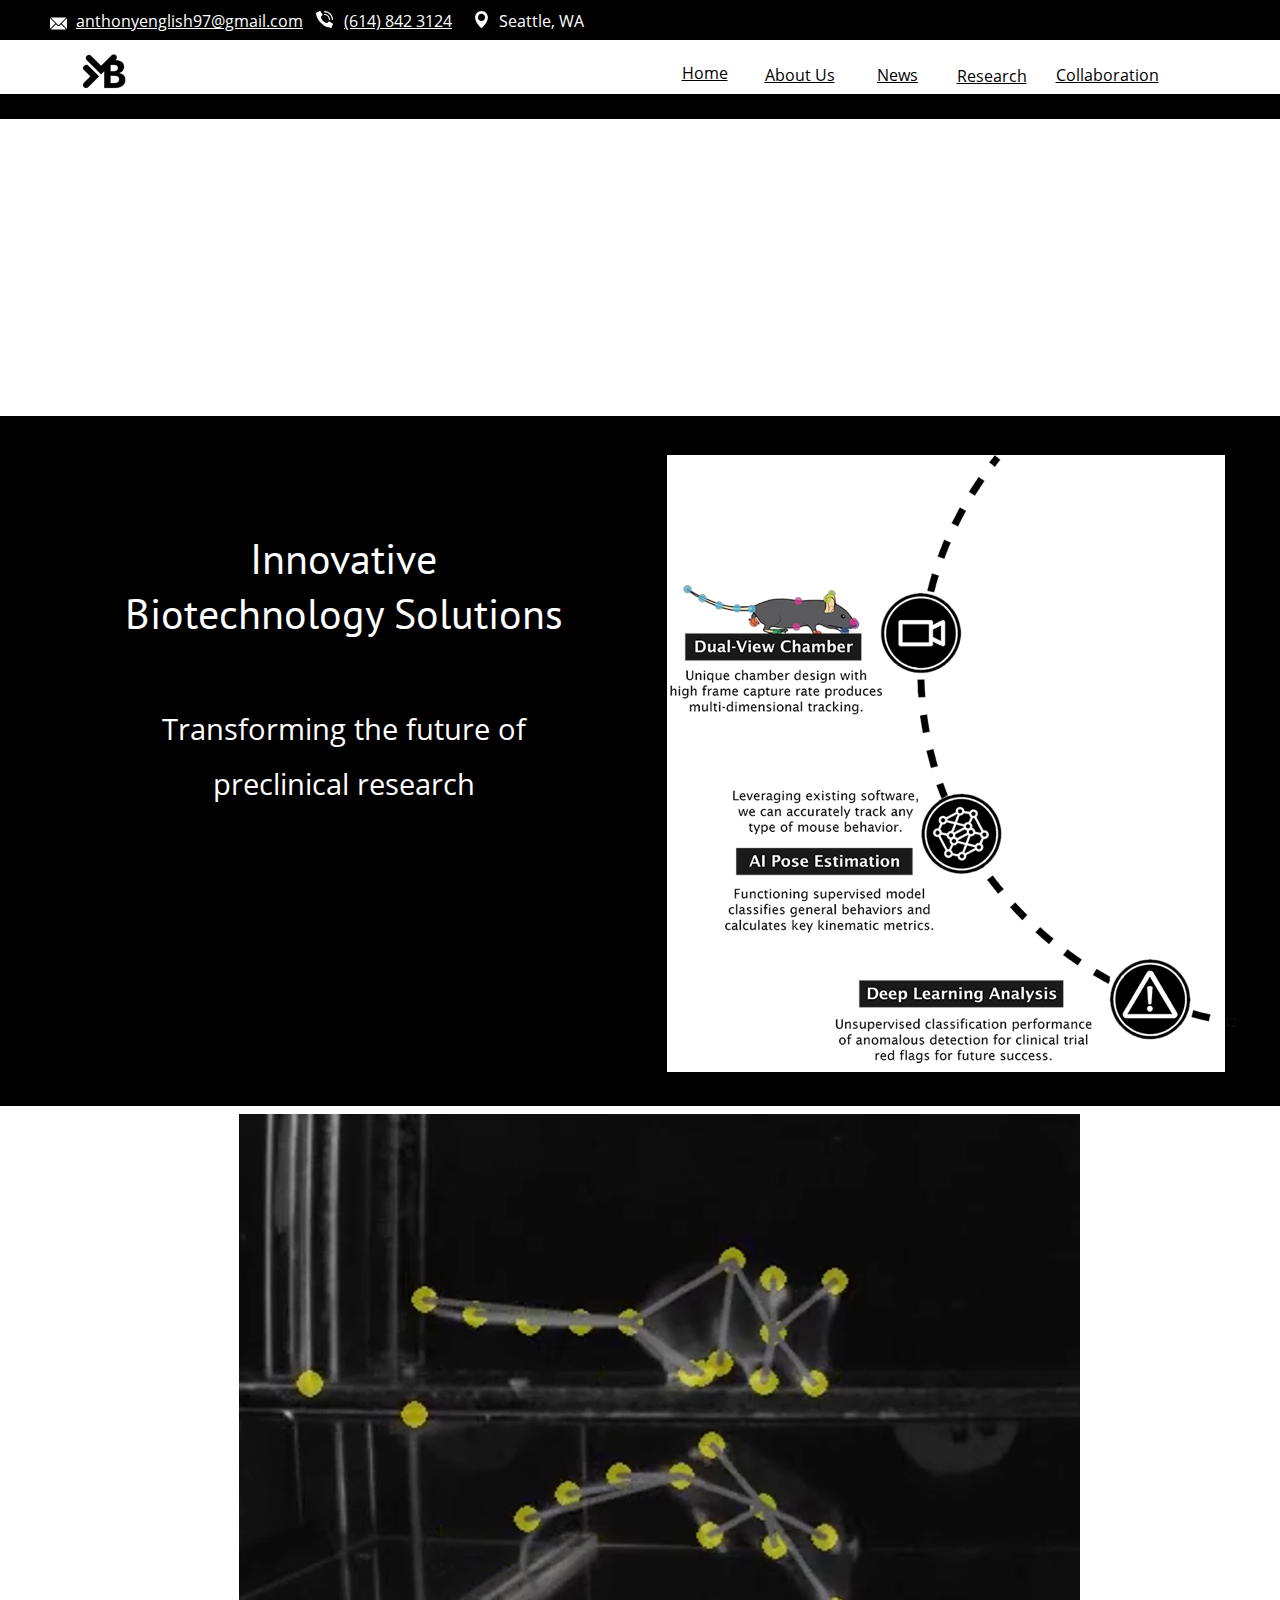
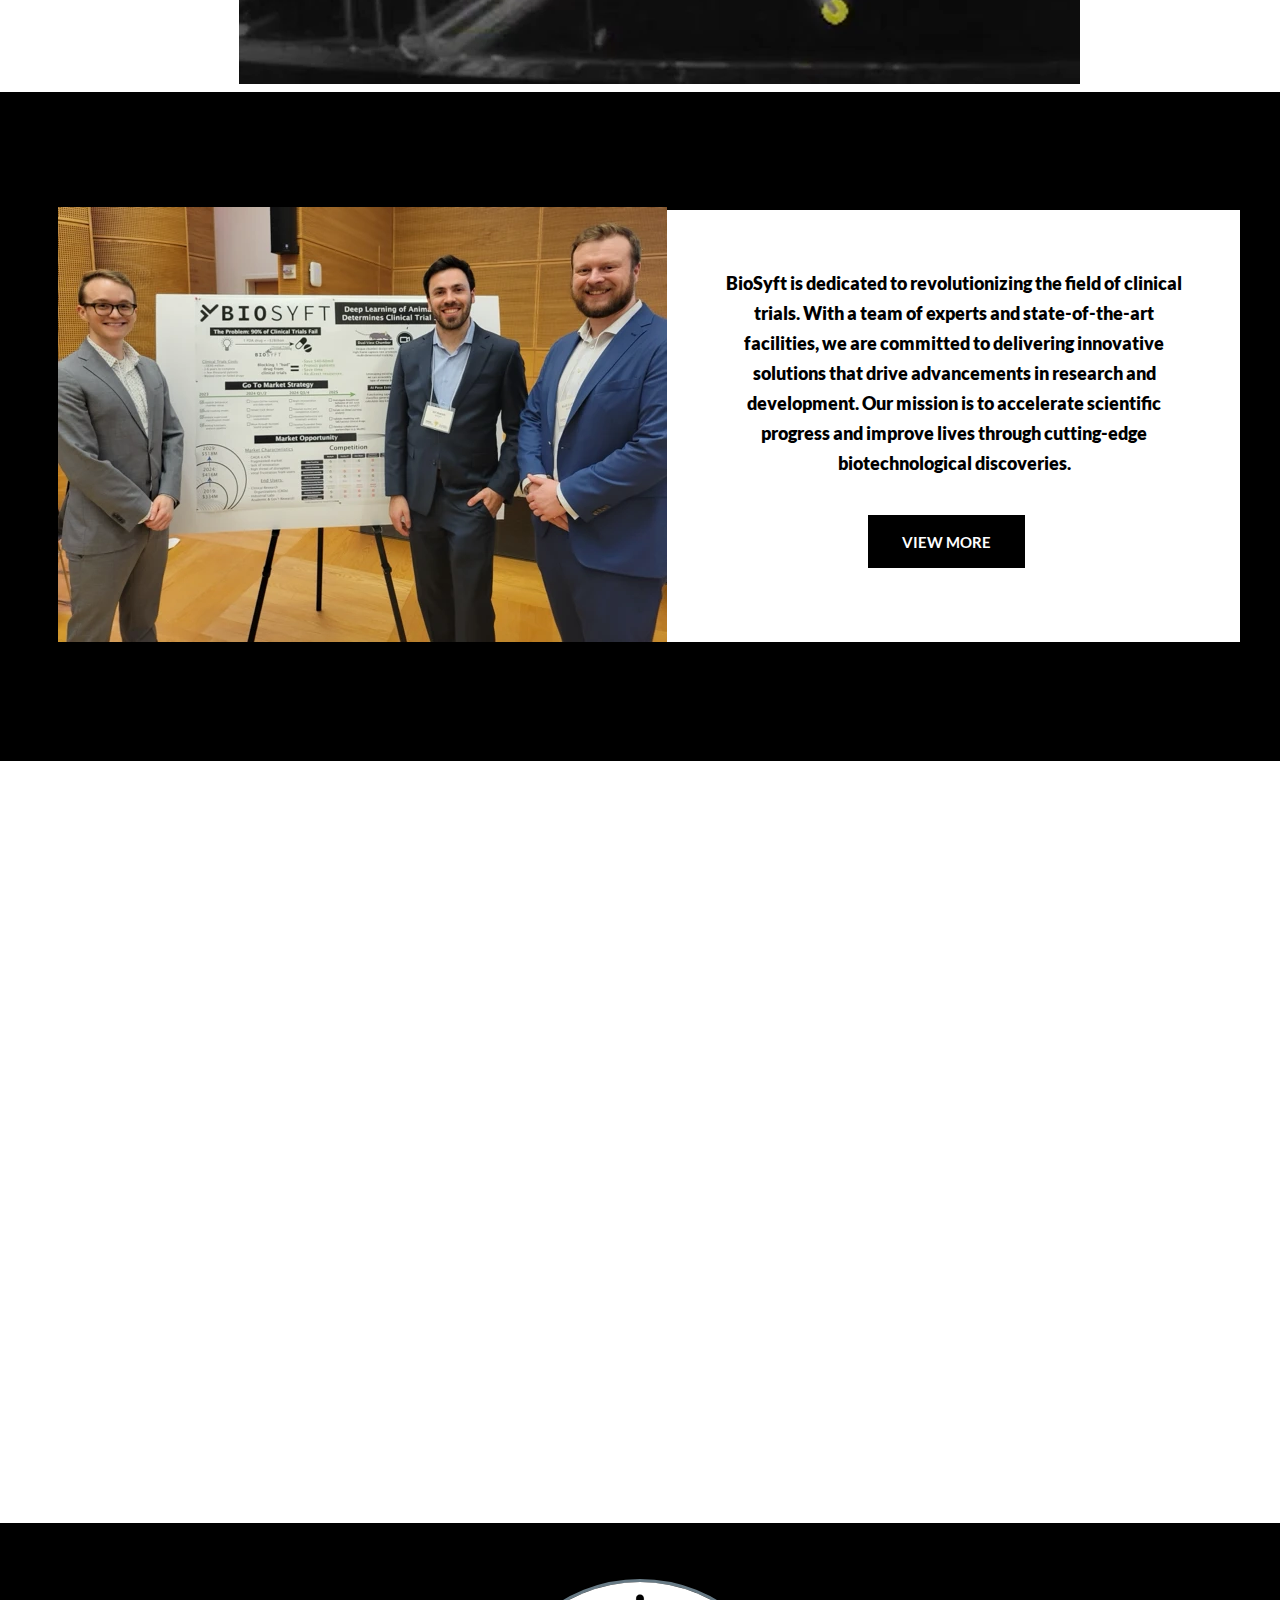
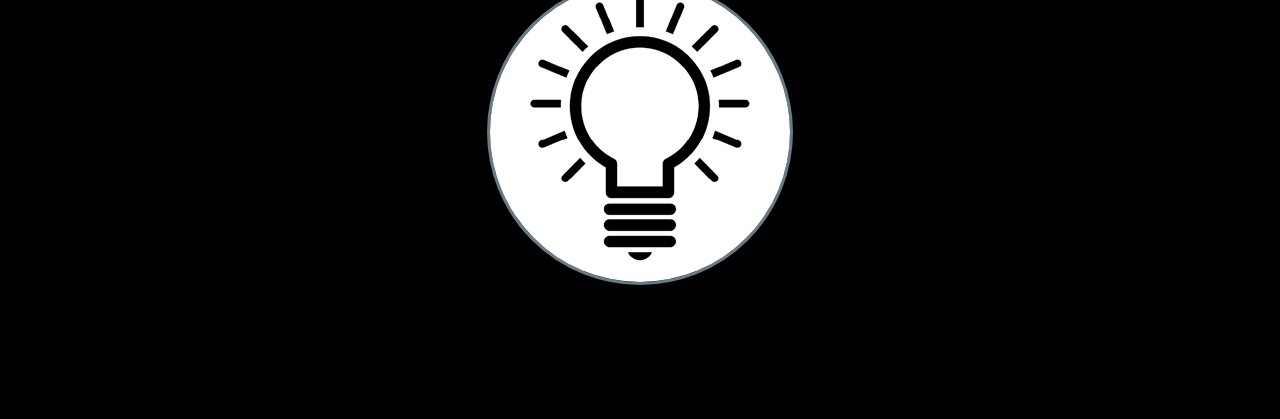
==== commit 5a06152c: "final touches round 2" ====
--- a/index.html
+++ b/index.html
@@ -16,8 +16,8 @@
 .animated{-webkit-animation-fill-mode:both;animation-fill-mode:both}.animated.infinite{-webkit-animation-iteration-count:infinite;animation-iteration-count:infinite}#b{background-color:#fff}.v5{display:block;vertical-align:top}.ps25{position:relative;margin-top:0}.s30{width:100%;min-width:1200px;min-height:102px;padding-bottom:0}.c10{border:0;-webkit-border-radius:0;-moz-border-radius:0;border-radius:0;background-color:#fff}.z18{z-index:1;pointer-events:none}.ps26{display:inline-block;width:0;height:0}.v6{display:inline-block;vertical-align:top}.s31{width:100%;min-width:1200px;min-height:40px}.c11{border:0;-webkit-border-radius:0;-moz-border-radius:0;border-radius:0;background-color:#000}.z19{z-index:2}.ps27{position:relative;margin-top:10px}.s32{width:1200px;margin-left:auto;margin-right:auto;min-height:22px}.ps28{position:relative;margin-left:10px;margin-top:0}.s33{min-width:440px;width:440px;min-height:22px}.ps29{position:relative;margin-left:0;margin-top:5px}.s34{min-width:17px;width:17px;min-height:17px;height:17px}.z20{z-index:10;pointer-events:auto}.i3{position:absolute;left:0;min-width:17px;max-width:17px;min-height:17px;max-height:17px;top:0;color:#fff}.ps30{position:relative;margin-left:249px;margin-top:1px}.z21{z-index:9;pointer-events:auto}.ps31{position:relative;margin-left:11px;margin-top:0}.s35{min-width:120px;width:120px;overflow:hidden;height:22px}.z22{z-index:12;pointer-events:auto}.p3{text-indent:0;padding-bottom:0;padding-right:0;text-align:left}.f7{font-family:"Open Sans 1";font-size:16px;font-size:calc(16px * var(--f));line-height:1.376;font-weight:400;font-style:normal;text-decoration:underline;text-transform:none;letter-spacing:normal;color:#fff;background-color:initial;text-shadow:none}.ps32{position:relative;margin-left:9px;margin-top:1px}.z23{z-index:13;pointer-events:auto}.ps33{position:relative;margin-top:-30px}.s36{width:1200px;margin-left:auto;margin-right:auto;min-height:92px}.ps34{position:relative;margin-left:36px;margin-top:0}.s37{min-width:1086px;width:1086px;min-height:92px}.ps35{position:relative;margin-left:0;margin-top:0}.s38{min-width:242px;width:242px;min-height:85px;line-height:0}.ps36{position:relative;margin-left:0;margin-top:0}.s39{min-width:242px;width:242px;overflow:hidden;height:44px}.z24{z-index:11;pointer-events:auto}.ps37{position:relative;margin-left:4px;margin-top:-7px}.s40{min-width:48px;width:48px;min-height:48px;height:48px}.z25{z-index:6;pointer-events:auto}.i4{position:absolute;left:0;width:48px;height:39px;top:5px;border:0}.ps38{position:relative;margin-left:181px;margin-top:0}.s41{min-width:139px;width:139px;overflow:hidden;height:44px}.z26{z-index:14;pointer-events:auto}.f8{font-family:"Open Sans 1";font-size:16px;font-size:calc(16px * var(--f));line-height:1.376;font-weight:400;font-style:normal;text-decoration:none;text-transform:none;letter-spacing:normal;color:#fff;background-color:initial;text-shadow:none}.v7{display:inline-block;vertical-align:top}.ps39{position:relative;margin-left:29px;margin-top:52px}.s42{min-width:75px;width:75px;overflow:hidden;height:26px}.z27{z-index:7;pointer-events:auto}.p4{text-indent:0;padding-bottom:0;padding-right:0;text-align:center}.f9{font-family:"Open Sans 1";font-size:16px;font-size:calc(16px * var(--f));line-height:1.376;font-weight:400;font-style:normal;text-decoration:underline;text-transform:none;letter-spacing:normal;color:#000;background-color:initial;text-shadow:none}.ps40{position:relative;margin-left:20px;margin-top:54px}.z28{z-index:3;pointer-events:auto}.ps41{position:relative;margin-left:23px;margin-top:54px}.z29{z-index:5;pointer-events:auto}.ps42{position:relative;margin-left:19px;margin-top:55px}.z30{z-index:8;pointer-events:auto}.s43{min-width:110px;width:110px;overflow:hidden;height:38px}.z31{z-index:4;pointer-events:auto}.ps43{position:relative;margin-top:-8px}.s44{width:100%;min-width:1200px;min-height:25px;padding-bottom:0}.z32{z-index:28;pointer-events:none}.ps44{position:relative;margin-top:-23px}.s45{width:100%;min-width:1200px;min-height:320px;padding-bottom:0}.z33{z-index:21;pointer-events:none}.s46{width:100%;min-width:1200px;min-height:320px}.c14{border:0;-webkit-border-radius:0;-moz-border-radius:0;border-radius:0;background-color:#fff;background-repeat:no-repeat;background-position:50% 50%;background-size:contain;background-image:url(images/8/shortlogo2-640.png)}.webp .c14{background-image:url(images/n/shortlogo2-640.webp)}.s47{width:100%;min-width:1200px;min-height:690px;padding-bottom:0}.z34{z-index:15;pointer-events:none}.s48{width:1200px;margin-left:auto;margin-right:auto;min-height:690px}.s49{min-width:1200px;width:1200px;min-height:690px}.s50{min-width:600px;width:600px;min-height:690px;line-height:0}.s51{min-width:600px;width:600px;min-height:690px}.z35{z-index:16}.ps45{position:relative;margin-left:79px;margin-top:-575px}.s52{min-width:449px;width:449px;overflow:hidden;height:147px}.z36{z-index:19;pointer-events:auto}.p5{text-indent:0;padding-bottom:0;padding-right:0;text-align:center}.f10{font-family:"PT Sans";font-size:42px;font-size:calc(42px * var(--f));line-height:1.311;font-weight:400;font-style:normal;text-decoration:none;text-transform:none;letter-spacing:normal;color:#fff;background-color:initial;text-shadow:none}.ps46{position:relative;margin-left:79px;margin-top:-405px}.s53{min-width:449px;width:449px;overflow:hidden;height:115px}.z37{z-index:20;pointer-events:auto}.f11{font-family:"Open Sans 1";font-size:29px;font-size:calc(29px * var(--f));line-height:1.898;font-weight:400;font-style:normal;text-decoration:none;text-transform:none;letter-spacing:normal;color:#fff;background-color:initial;text-shadow:none}.ps47{position:relative;margin-left:27px;margin-top:39px}.s54{min-width:573px;width:573px;min-height:617px;line-height:0}.ps48{position:relative;margin-left:0;margin-top:0}.s55{min-width:558px;width:558px;min-height:617px;height:617px}.z38{z-index:17;pointer-events:auto}.i5{position:absolute;left:0;width:558px;height:617px;top:0;border:0}.ps49{position:relative;margin-left:0;margin-top:-617px}.s56{min-width:573px;width:573px;min-height:608px;height:608px}.z39{z-index:18;pointer-events:auto}.i6{position:absolute;left:0;width:573px;height:608px;top:0;border:0}.s57{width:100%;min-width:1200px;min-height:586px;padding-bottom:0}.z40{z-index:45;pointer-events:none}.ps50{position:relative;margin-top:8px}.s58{width:1200px;margin-left:auto;margin-right:auto;min-height:570px}.ps51{position:relative;margin-left:123px;margin-top:0}.s59{min-width:993px;width:993px;min-height:570px;height:570px}.z41{pointer-events:auto}.i7{position:absolute;left:76px;width:841px;height:570px;top:0;border:0}body{--d:0;--s:1200}@media (max-width:1199px) {.s30{min-width:320px;min-height:87px}.s31{min-width:320px;min-height:42px}.ps27{margin-top:5px}.s32{width:320px;min-height:31px}.s33{min-width:232px;width:232px;min-height:31px}.ps29{margin-top:1px}.s34{min-width:12px;width:12px;min-height:12px;height:12px}.i3{min-width:12px;max-width:12px;min-height:12px;max-height:12px}.ps30{margin-left:138px}.ps31{margin-left:4px}.s35{min-width:66px;width:66px;height:15px}.f7{font-size:8px;font-size:calc(8px * var(--f))}.f7:visited{font-size:8px;font-size:calc(8px * var(--f))}.f7:hover{font-size:8px;font-size:calc(8px * var(--f))}.f7:active{font-size:8px;font-size:calc(8px * var(--f))}.ps32{margin-left:0;margin-top:4px}.ps33{margin-top:-37px}.s36{width:320px;min-height:78px}.ps34{margin-left:11px}.s37{min-width:304px;width:304px;min-height:78px}.s38{min-width:132px;width:132px;min-height:78px}.ps36{margin-left:14px}.s39{min-width:118px;width:118px;height:22px}.ps37{margin-left:0;margin-top:21px}.s40{min-width:35px;width:35px;min-height:35px;height:35px}.i4{width:35px;height:29px;top:3px}.ps38{margin-left:124px;margin-top:1px}.s41{min-width:48px;width:48px;height:13px}.f8{font-size:8px;font-size:calc(8px * var(--f))}.v7{display:none}.ps43{margin-top:-2px}.s44{min-width:320px;min-height:7px}.ps44{margin-top:-6px}.s45{min-width:320px;min-height:269px}.s46{min-width:320px;min-height:269px}.s47{min-width:320px;min-height:488px}.s48{width:320px;min-height:488px}.s49{min-width:320px;width:320px;min-height:488px}.s50{min-width:320px;width:320px;min-height:488px}.s51{min-width:253px;width:253px;min-height:488px}.ps45{margin-left:59px;margin-top:-454px}.s52{min-width:208px;width:208px;height:90px}.f10{font-size:22px;font-size:calc(22px * var(--f));line-height:1.274}.ps46{margin-left:4px;margin-top:-357px}.s53{min-width:316px;width:316px;height:169px}.f11{font-family:"Hanken Grotesk 3";line-height:1.829}.ps47{margin-left:86px;margin-top:-176px}.s54{min-width:153px;width:153px;min-height:165px}.ps48{margin-left:2px}.s55{min-width:149px;width:149px;min-height:165px;height:165px}.i5{width:149px;height:165px}.ps49{margin-top:-165px}.s56{min-width:153px;width:153px;min-height:162px;height:162px}.i6{width:153px;height:162px}.s57{min-width:320px;min-height:152px}.ps50{margin-top:0}.s58{width:320px;min-height:152px}.ps51{margin-left:33px}.s59{min-width:265px;width:265px;min-height:152px;height:152px}.i7{left:20px;width:224px;height:152px}body{--d:1;--s:320}}@media (min-width:320px) {.c14{background-image:url(images/l/shortlogo2-660.png)}.webp .c14{background-image:url(images/4/shortlogo2-660.webp)}}@media (min-width:480px) {.c14{background-image:url(images/l/shortlogo2-660.png)}.webp .c14{background-image:url(images/4/shortlogo2-660.webp)}}@media (min-width:768px) {.c14{background-image:url(images/l/shortlogo2-660.png)}.webp .c14{background-image:url(images/4/shortlogo2-660.webp)}}@media (min-width:960px) {.c14{background-image:url(images/a/shortlogo2-393.png)}.webp .c14{background-image:url(images/n/shortlogo2-393.webp)}}@media (min-width:960px) and (-webkit-min-device-pixel-ratio:1.7),(min-width:960px) and (min-resolution:144dpi) {.c14{background-image:url(images/a/shortlogo2-786.png)}.webp .c14{background-image:url(images/v/shortlogo2-786.webp)}}@media (min-width:1200px) {.c14{background-image:url(images/a/shortlogo2-393.png)}.webp .c14{background-image:url(images/n/shortlogo2-393.webp)}}@media (min-width:1200px) and (-webkit-min-device-pixel-ratio:1.7),(min-width:1200px) and (min-resolution:144dpi) {.c14{background-image:url(images/a/shortlogo2-786.png)}.webp .c14{background-image:url(images/v/shortlogo2-786.webp)}}@media (min-width:1600px) {.c14{background-image:url(images/a/shortlogo2-393.png)}.webp .c14{background-image:url(images/n/shortlogo2-393.webp)}}@media (min-width:1600px) and (-webkit-min-device-pixel-ratio:1.7),(min-width:1600px) and (min-resolution:144dpi) {.c14{background-image:url(images/a/shortlogo2-786.png)}.webp .c14{background-image:url(images/v/shortlogo2-786.webp)}}@media (min-width:2000px) {.c14{background-image:url(images/a/shortlogo2-393.png)}.webp .c14{background-image:url(images/n/shortlogo2-393.webp)}}@media (min-width:2000px) and (-webkit-min-device-pixel-ratio:1.7),(min-width:2000px) and (min-resolution:144dpi) {.c14{background-image:url(images/a/shortlogo2-786.png)}.webp .c14{background-image:url(images/v/shortlogo2-786.webp)}}</style>
 <script>!function(){var A=new Image;A.onload=A.onerror=function(){1!=A.height&&document.body.classList.remove("webp")},A.src="[data-uri]"}();
 </script>
-<link onload="this.media='all';this.onload=null;" rel="stylesheet" href="css/site.56fdb5.css" media="print">
-<noscript><link rel="stylesheet" href="css/site.56fdb5.css" type="text/css"></noscript>
+<link onload="this.media='all';this.onload=null;" rel="stylesheet" href="css/site.d037ab.css" media="print">
+<noscript><link rel="stylesheet" href="css/site.d037ab.css" type="text/css"></noscript>
 </head>
 <body class="webp" id="b">
 <script>var p=document.createElement("P");p.innerHTML="&nbsp;",p.style.cssText="position:fixed;visible:hidden;font-size:100px;zoom:1",document.body.appendChild(p);var rsz=function(e){return function(){var r=Math.trunc(1e3/parseFloat(window.getComputedStyle(e).getPropertyValue("font-size")))/10,t=document.body;r!=t.style.getPropertyValue("--f")&&t.style.setProperty("--f",r)}}(p);if("ResizeObserver"in window){var ro=new ResizeObserver(rsz);ro.observe(p)}else if("requestAnimationFrame"in window){var raf=function(){rsz(),requestAnimationFrame(raf)};requestAnimationFrame(raf)}else setInterval(rsz,100);</script>
@@ -212,7 +212,7 @@
 <h1 class="p2 f3">Write us</h1>
 </div>
 <form action="thank-you-page.php" method="POST" class="v2 ps18 s23 z15">
-<input type="hidden" name="aevysclo">
+<input type="hidden" name="jjcownd">
 <div class="v2 ps7 s24 c3">
 <input type="text" placeholder="Name Surname" name="_Name[]" required class="input1">
 </div>
@@ -256,6 +256,6 @@
 <div class="btf c9">
 </div>
 <script>var lwi=-1;function thresholdPassed(){var w=document.documentElement.clientWidth;var p=false;var cw=0;if(w>=1200){cw++;}if(lwi!=cw){p=true;}lwi=cw;return p;}function em1(){var c="bouipozfohmjti:8Ahnbjm/dpn@tvckfdu>'cpez>";var addr="mailto:";for(var i=0;i<c.length;i++)addr+=String.fromCharCode(c.charCodeAt(i)-1);window.location.href=addr;}var bot=function(o){o(navigator.webdriver||window.chrome&&(window.chrome.app&&!window.chrome.app.installState||window.chrome&&void 0!==window.chrome.runtime&&void 0===window.chrome.runtime.id&&void 0!==Object.getOwnPropertyDescriptor(window.chrome.runtime,"id").get||void 0!==window.mozInnerScreenX)?1:0)};
-!function(){if("Promise"in window&&void 0!==window.performance){var e,t,r=document,n=function(){return r.createElement("link")},o=new Set,a=n(),i=a.relList&&a.relList.supports&&a.relList.supports("prefetch"),s=location.href.replace(/#[^#]+$/,"");o.add(s);var c=function(e){var t=location,r="http:",n="https:";if(e&&e.href&&e.origin==t.origin&&[r,n].includes(e.protocol)&&(e.protocol!=r||t.protocol!=n)){var o=e.pathname;if(!(e.hash&&o+e.search==t.pathname+t.search||"?preload=no"==e.search.substr(-11)||".html"!=o.substr(-5)&&".html"!=o.substr(-5)&&"/"!=o.substr(-1)))return!0}},u=function(e){var t=e.replace(/#[^#]+$/,"");if(!o.has(t)){if(i){var a=n();a.rel="prefetch",a.href=t,r.head.appendChild(a)}else{var s=new XMLHttpRequest;s.open("GET",t,s.withCredentials=!0),s.send()}o.add(t)}},p=function(e){return e.target.closest("a")},f=function(t){var r=t.relatedTarget;r&&p(t)==r.closest("a")||e&&(clearTimeout(e),e=void 0)},d={capture:!0,passive:!0};r.addEventListener("touchstart",function(e){t=performance.now();var r=p(e);c(r)&&u(r.href)},d),r.addEventListener("mouseover",function(r){if(!(performance.now()-t<1200)){var n=p(r);c(n)&&(n.addEventListener("mouseout",f,{passive:!0}),e=setTimeout(function(){u(n.href),e=void 0},80))}},d)}}();dpth="/";!function(){var e={},t={},n={};window.ld=function(a,r,o){var c=function(){"interactive"==document.readyState?(r&&r(),document.addEventListener("readystatechange",function(){"complete"==document.readyState&&o&&o()})):"complete"==document.readyState?(r&&r(),o&&o()):document.addEventListener("readystatechange",function(){"interactive"==document.readyState&&r&&r(),"complete"==document.readyState&&o&&o()})},d=(1<<a.length)-1,u=0,i=function(r){var o=a[r],i=function(){for(var t=0;t<a.length;t++){var r=(1<<t)-1;if((u&r)==r&&n[a[t]]){if(!e[a[t]]){var o=document.createElement("script");o.textContent=n[a[t]],document.body.appendChild(o),e[a[t]]=!0}if((u|=1<<t)==d)return c(),0}}return 1};if(null==t[o]){t[o]=[];var f=new XMLHttpRequest;f.open("GET",o,!0),f.onload=function(){n[o]=f.responseText,[].forEach.call(t[o],function(e){e()})},t[o].push(i),f.send()}else{if(e[o])return i();t[o].push(i)}return 1};if(a.length)for(var f=0;f<a.length&&i(f);f++);else c()}}();ld([],function(){!function(){var e=document.querySelectorAll('a[href^="#"]');[].forEach.call(e,function(e){var t=navigator.userAgent,a=/chrome/i.test(t),o=/firefox/i.test(t),n=/iPad|iPhone|iPod/.test(t)&&!window.MSStream||"MacIntel"===navigator.platform&&navigator.maxTouchPoints>1;e.addEventListener("click",function(t){var r=!1,i=document.body.parentNode;n&&"none"!=getComputedStyle(i).getPropertyValue("scroll-snap-type")&&(i.setAttribute("data-snap",i.style.scrollSnapType),i.style.scrollSnapType="none",r=!0);var s=0;if(e.hash.length>1){var u=parseFloat(getComputedStyle(document.body).getPropertyValue("zoom"));!o&&u||(u=1);var l=e.hash.slice(1),c=document.getElementById(l);if(null===c&&null===(c=document.querySelector('[name="'+l+'"]')))return;s=a?c.getBoundingClientRect().top*u+pageYOffset:(c.getBoundingClientRect().top+pageYOffset)*u}else if(r)for(var m=document.querySelectorAll("[data-block-group]"),p=0;p<m.length;p++)if("none"!=getComputedStyle(m[p]).getPropertyValue("scroll-snap-align")){c=m[p];break}if(r)window.smoothScroll(t,c,1);else if("scrollBehavior"in document.documentElement.style)scroll({top:s,left:0,behavior:"smooth"});else if("requestAnimationFrame"in window){var d=pageYOffset,f=null;requestAnimationFrame(function e(t){f||(f=t);var a=(t-f)/400;scrollTo(0,d<s?(s-d)*a+d:d-(d-s)*a),a<1?requestAnimationFrame(e):scrollTo(0,s)})}else scrollTo(0,s);t.preventDefault()},!1)})}(),window.smoothScroll=function(e,t,a,o){e.stopImmediatePropagation();var n,r=pageYOffset;t?(("string"==typeof t||t instanceof String)&&(t=document.querySelector(t)),n=t.getBoundingClientRect().top):n=-r;var i=navigator.userAgent,s=/chrome/i.test(i),u=/firefox/i.test(i),l=parseFloat(getComputedStyle(document.body).getPropertyValue("zoom"));!u&&l||(l=1);var c=n*l+(s?0:r*(l-1)),m=null;function p(){d(window.performance.now?window.performance.now():Date.now())}function d(e){null===m&&(m=e);var n=(e-m)/1e3,i=function(e,t,a){switch(o){case"linear":break;case"easeInQuad":e*=e;break;case"easeOutQuad":e=1-(1-e)*(1-e);break;case"easeInCubic":e*=e*e;break;case"easeOutCubic":e=1-Math.pow(1-e,3);break;case"easeInOutCubic":e=e<.5?4*e*e*e:1-Math.pow(-2*e+2,3)/2;break;case"easeInQuart":e*=e*e*e;break;case"easeOutQuart":e=1-Math.pow(1-e,4);break;case"easeInOutQuart":e=e<.5?8*e*e*e*e:1-Math.pow(-2*e+2,4)/2;break;case"easeInQuint":e*=e*e*e*e;break;case"easeOutQuint":e=1-Math.pow(1-e,5);break;case"easeInOutQuint":e=e<.5?16*e*e*e*e*e:1-Math.pow(-2*e+2,5)/2;break;case"easeInCirc":e=1-Math.sqrt(1-Math.pow(e,2));break;case"easeOutCirc":e=Math.sqrt(1-Math.pow(0,2));break;case"easeInOutCirc":e=e<.5?(1-Math.sqrt(1-Math.pow(2*e,2)))/2:(Math.sqrt(1-Math.pow(-2*e+2,2))+1)/2;break;case"easeInOutQuad":default:e=e<.5?2*e*e:1-Math.pow(-2*e+2,2)/2}e>1&&(e=1);return t+a*e}(n/a,r,c);window.scrollTo(0,i),n<a?"requestAnimationFrame"in window?requestAnimationFrame(d):setTimeout(p,1e3/120):(/iPad|iPhone|iPod/.test(navigator.userAgent)&&!window.MSStream||"MacIntel"===navigator.platform&&navigator.maxTouchPoints>1)&&(t&&t.scrollIntoView(),setTimeout(function(){var e=document.body.parentNode;e.style.scrollSnapType=e.getAttribute("data-snap"),e.removeAttribute("data-snap")},100))}return"requestAnimationFrame"in window?requestAnimationFrame(d):setTimeout(p,1e3/120),!1};!function(){var e=null;if(location.hash){var t=location.hash.replace("#",""),n=function(){var o=document.getElementById(t);null===o&&(o=document.querySelector('[name="'+t+'"]')),o&&o.scrollIntoView(!0),"0px"===window.getComputedStyle(document.body).getPropertyValue("min-width")?setTimeout(n,100):null!=e&&setTimeout(e,100)};n()}else null!=e&&e()}();},function(){setTimeout(function(){var e=document.querySelector(".un6");if(e==null)return;e.disabled=!1;e=document.querySelector("input[name='tlaijspt']");null==e.getAttribute("value")&&e.setAttribute("value","vprfnrpvluebrfbnplj")},2e3);bot(function(bt){var i=document.querySelectorAll("input[name='aevysclo']");for(j=0;j<i.length;++j){i[j].value=bt;}});});ld(["js/woolite.232e0b.js"],function(){wl.addAnimation('.un4',"0.30s","0.00s",1,0);wl.addAnimation('.un5',"1.00s","0.00s",1,100);wl.addAnimation('.un7',"1.00s","0.00s",1,100);wl.start();});</script>
+!function(){if("Promise"in window&&void 0!==window.performance){var e,t,r=document,n=function(){return r.createElement("link")},o=new Set,a=n(),i=a.relList&&a.relList.supports&&a.relList.supports("prefetch"),s=location.href.replace(/#[^#]+$/,"");o.add(s);var c=function(e){var t=location,r="http:",n="https:";if(e&&e.href&&e.origin==t.origin&&[r,n].includes(e.protocol)&&(e.protocol!=r||t.protocol!=n)){var o=e.pathname;if(!(e.hash&&o+e.search==t.pathname+t.search||"?preload=no"==e.search.substr(-11)||".html"!=o.substr(-5)&&".html"!=o.substr(-5)&&"/"!=o.substr(-1)))return!0}},u=function(e){var t=e.replace(/#[^#]+$/,"");if(!o.has(t)){if(i){var a=n();a.rel="prefetch",a.href=t,r.head.appendChild(a)}else{var s=new XMLHttpRequest;s.open("GET",t,s.withCredentials=!0),s.send()}o.add(t)}},p=function(e){return e.target.closest("a")},f=function(t){var r=t.relatedTarget;r&&p(t)==r.closest("a")||e&&(clearTimeout(e),e=void 0)},d={capture:!0,passive:!0};r.addEventListener("touchstart",function(e){t=performance.now();var r=p(e);c(r)&&u(r.href)},d),r.addEventListener("mouseover",function(r){if(!(performance.now()-t<1200)){var n=p(r);c(n)&&(n.addEventListener("mouseout",f,{passive:!0}),e=setTimeout(function(){u(n.href),e=void 0},80))}},d)}}();dpth="/";!function(){var e={},t={},n={};window.ld=function(a,r,o){var c=function(){"interactive"==document.readyState?(r&&r(),document.addEventListener("readystatechange",function(){"complete"==document.readyState&&o&&o()})):"complete"==document.readyState?(r&&r(),o&&o()):document.addEventListener("readystatechange",function(){"interactive"==document.readyState&&r&&r(),"complete"==document.readyState&&o&&o()})},d=(1<<a.length)-1,u=0,i=function(r){var o=a[r],i=function(){for(var t=0;t<a.length;t++){var r=(1<<t)-1;if((u&r)==r&&n[a[t]]){if(!e[a[t]]){var o=document.createElement("script");o.textContent=n[a[t]],document.body.appendChild(o),e[a[t]]=!0}if((u|=1<<t)==d)return c(),0}}return 1};if(null==t[o]){t[o]=[];var f=new XMLHttpRequest;f.open("GET",o,!0),f.onload=function(){n[o]=f.responseText,[].forEach.call(t[o],function(e){e()})},t[o].push(i),f.send()}else{if(e[o])return i();t[o].push(i)}return 1};if(a.length)for(var f=0;f<a.length&&i(f);f++);else c()}}();ld([],function(){!function(){var e=document.querySelectorAll('a[href^="#"]');[].forEach.call(e,function(e){var t=navigator.userAgent,a=/chrome/i.test(t),o=/firefox/i.test(t),n=/iPad|iPhone|iPod/.test(t)&&!window.MSStream||"MacIntel"===navigator.platform&&navigator.maxTouchPoints>1;e.addEventListener("click",function(t){var r=!1,i=document.body.parentNode;n&&"none"!=getComputedStyle(i).getPropertyValue("scroll-snap-type")&&(i.setAttribute("data-snap",i.style.scrollSnapType),i.style.scrollSnapType="none",r=!0);var s=0;if(e.hash.length>1){var u=parseFloat(getComputedStyle(document.body).getPropertyValue("zoom"));!o&&u||(u=1);var l=e.hash.slice(1),c=document.getElementById(l);if(null===c&&null===(c=document.querySelector('[name="'+l+'"]')))return;s=a?c.getBoundingClientRect().top*u+pageYOffset:(c.getBoundingClientRect().top+pageYOffset)*u}else if(r)for(var m=document.querySelectorAll("[data-block-group]"),p=0;p<m.length;p++)if("none"!=getComputedStyle(m[p]).getPropertyValue("scroll-snap-align")){c=m[p];break}if(r)window.smoothScroll(t,c,1);else if("scrollBehavior"in document.documentElement.style)scroll({top:s,left:0,behavior:"smooth"});else if("requestAnimationFrame"in window){var d=pageYOffset,f=null;requestAnimationFrame(function e(t){f||(f=t);var a=(t-f)/400;scrollTo(0,d<s?(s-d)*a+d:d-(d-s)*a),a<1?requestAnimationFrame(e):scrollTo(0,s)})}else scrollTo(0,s);t.preventDefault()},!1)})}(),window.smoothScroll=function(e,t,a,o){e.stopImmediatePropagation();var n,r=pageYOffset;t?(("string"==typeof t||t instanceof String)&&(t=document.querySelector(t)),n=t.getBoundingClientRect().top):n=-r;var i=navigator.userAgent,s=/chrome/i.test(i),u=/firefox/i.test(i),l=parseFloat(getComputedStyle(document.body).getPropertyValue("zoom"));!u&&l||(l=1);var c=n*l+(s?0:r*(l-1)),m=null;function p(){d(window.performance.now?window.performance.now():Date.now())}function d(e){null===m&&(m=e);var n=(e-m)/1e3,i=function(e,t,a){switch(o){case"linear":break;case"easeInQuad":e*=e;break;case"easeOutQuad":e=1-(1-e)*(1-e);break;case"easeInCubic":e*=e*e;break;case"easeOutCubic":e=1-Math.pow(1-e,3);break;case"easeInOutCubic":e=e<.5?4*e*e*e:1-Math.pow(-2*e+2,3)/2;break;case"easeInQuart":e*=e*e*e;break;case"easeOutQuart":e=1-Math.pow(1-e,4);break;case"easeInOutQuart":e=e<.5?8*e*e*e*e:1-Math.pow(-2*e+2,4)/2;break;case"easeInQuint":e*=e*e*e*e;break;case"easeOutQuint":e=1-Math.pow(1-e,5);break;case"easeInOutQuint":e=e<.5?16*e*e*e*e*e:1-Math.pow(-2*e+2,5)/2;break;case"easeInCirc":e=1-Math.sqrt(1-Math.pow(e,2));break;case"easeOutCirc":e=Math.sqrt(1-Math.pow(0,2));break;case"easeInOutCirc":e=e<.5?(1-Math.sqrt(1-Math.pow(2*e,2)))/2:(Math.sqrt(1-Math.pow(-2*e+2,2))+1)/2;break;case"easeInOutQuad":default:e=e<.5?2*e*e:1-Math.pow(-2*e+2,2)/2}e>1&&(e=1);return t+a*e}(n/a,r,c);window.scrollTo(0,i),n<a?"requestAnimationFrame"in window?requestAnimationFrame(d):setTimeout(p,1e3/120):(/iPad|iPhone|iPod/.test(navigator.userAgent)&&!window.MSStream||"MacIntel"===navigator.platform&&navigator.maxTouchPoints>1)&&(t&&t.scrollIntoView(),setTimeout(function(){var e=document.body.parentNode;e.style.scrollSnapType=e.getAttribute("data-snap"),e.removeAttribute("data-snap")},100))}return"requestAnimationFrame"in window?requestAnimationFrame(d):setTimeout(p,1e3/120),!1};!function(){var e=null;if(location.hash){var t=location.hash.replace("#",""),n=function(){var o=document.getElementById(t);null===o&&(o=document.querySelector('[name="'+t+'"]')),o&&o.scrollIntoView(!0),"0px"===window.getComputedStyle(document.body).getPropertyValue("min-width")?setTimeout(n,100):null!=e&&setTimeout(e,100)};n()}else null!=e&&e()}();},function(){setTimeout(function(){var e=document.querySelector(".un6");if(e==null)return;e.disabled=!1;e=document.querySelector("input[name='tlaijspt']");null==e.getAttribute("value")&&e.setAttribute("value","vprfnrpvluebrfbnplj")},2e3);bot(function(bt){var i=document.querySelectorAll("input[name='jjcownd']");for(j=0;j<i.length;++j){i[j].value=bt;}});});ld(["js/woolite.232e0b.js"],function(){wl.addAnimation('.un4',"0.30s","0.00s",1,0);wl.addAnimation('.un5',"1.00s","0.00s",1,100);wl.addAnimation('.un7',"1.00s","0.00s",1,100);wl.start();});</script>
 </body>
 </html>--- a/css/site.d037ab.css
+++ b/css/site.d037ab.css
@@ -0,0 +1,4 @@
+body{--f:1;--sw:0px;min-width:1200px}@media (max-width:1199px){body{min-width:320px}}.animated{-webkit-animation-fill-mode:both;animation-fill-mode:both}.animated.infinite{-webkit-animation-iteration-count:infinite;animation-iteration-count:infinite}@-webkit-keyframes fadeInUpSubtle{from{opacity:0;-webkit-transform:translate3d(0,30px,0)}to{opacity:1;-webkit-transform:translate3d(0, 0, 0)}}@keyframes fadeInUpSubtle{from{opacity:0;transform:translate3d(0,30px,0)}to{opacity:1;transform:translate3d(0, 0, 0)}}.fadeInUpSubtle{-webkit-animation-name:fadeInUpSubtle;animation-name:fadeInUpSubtle}
+@-webkit-keyframes fadeInLeftSubtle{from{opacity:0;-webkit-transform:translate3d(-30px,0,0)}to{opacity:1;-webkit-transform:translate3d(0, 0, 0)}}@keyframes fadeInLeftSubtle{from{opacity:0;transform:translate3d(-30px,0,0)}to{opacity:1;transform:translate3d(0, 0, 0)}}.fadeInLeftSubtle{-webkit-animation-name:fadeInLeftSubtle;animation-name:fadeInLeftSubtle}
+@-webkit-keyframes fadeInRightSubtle{from{opacity:0;-webkit-transform:translate3d(30px,0,0)}to{opacity:1;-webkit-transform:translate3d(0, 0, 0)}}@keyframes fadeInRightSubtle{from{opacity:0;transform:translate3d(30px,0,0)}to{opacity:1;transform:translate3d(0, 0, 0)}}.fadeInRightSubtle{-webkit-animation-name:fadeInRightSubtle;animation-name:fadeInRightSubtle}
+.c1{display:block;position:relative;pointer-events:none;width:max(1200px, 100%);overflow:hidden;margin-top:0;z-index:43;min-height:669px}.v1{display:block;vertical-align:top}.ps1{position:relative;margin-top:0}.s1{width:100%;min-width:1200px;min-height:669px;padding-bottom:0}.c2{border:0;-webkit-border-radius:0;-moz-border-radius:0;border-radius:0;background-color:#000}.z1{pointer-events:none}.ps2{display:inline-block;width:0;height:0}.ps3{position:relative;margin-top:115px}.s2{width:1200px;margin-left:auto;margin-right:auto;min-height:554px}.v2{display:inline-block;vertical-align:top}.ps4{position:relative;margin-left:18px;margin-top:0}.s3{min-width:1182px;width:1182px;min-height:554px}.ps5{position:relative;margin-left:0;margin-top:0}.s4{min-width:609px;width:609px;min-height:435px;height:435px}.z2{z-index:23;pointer-events:auto}.i1{position:absolute;left:0;width:609px;height:435px;top:0;border:0}.ps6{position:relative;margin-left:101px;margin-top:-432px}.s5{min-width:1081px;width:1081px;min-height:551px;line-height:0}.ps7{position:relative;margin-left:0;margin-top:0}.s6{min-width:1081px;width:1081px;min-height:432px}.c4{border:0;-webkit-border-radius:0;-moz-border-radius:0;border-radius:0;background-color:#fff;box-shadow:0 2px 20px rgba(0,0,0,0.2)}.z3{z-index:22}.ps8{position:relative;margin-left:557px;margin-top:-374px}.s7{min-width:476px;width:476px;min-height:493px}.s8{min-width:476px;width:476px;min-height:493px;line-height:0}.s9{min-width:476px;width:476px;overflow:hidden;height:493px}.z4{z-index:24;pointer-events:auto}.p1{text-indent:0;padding-bottom:0;padding-right:0;text-align:center}.f1{font-family:"Lato 4";font-size:18px;font-size:calc(18px * var(--f));line-height:1.668;font-weight:900;font-style:normal;text-decoration:none;text-transform:none;letter-spacing:normal;color:#000;background-color:initial;text-shadow:none}.v3{display:inline-block;vertical-align:top;overflow:hidden;outline:0}.ps9{position:relative;margin-left:152px;margin-top:-246px}.s10{min-width:157px;min-height:53px;box-sizing:border-box;width:157px;height:18px;padding-right:0}.c5{border:0;-webkit-border-radius:0;-moz-border-radius:0;border-radius:0;background-color:#000;color:#fff;transition:color 0.2s, border-color 0.2s, background-color 0.2s, background-image 0.2s;transition-timing-function:linear}.z5{z-index:25;pointer-events:auto}.a1{display:inline-block;width:100%;height:100%}.f2{font-family:"Lato 3";font-size:15px;font-size:calc(15px * var(--f));line-height:1.201;font-weight:700;font-style:normal;text-decoration:none;text-transform:none;letter-spacing:normal;text-shadow:none;text-indent:0;text-align:center;cursor:pointer;padding-top:18px;padding-bottom:17px}.c5:hover{background-color:#82939e;background-clip:padding-box;border-color:#000;color:#000}.c5:active{background-color:#52646f;transition:initial;color:#fff}.c6{display:block;position:relative;pointer-events:none;width:max(1200px, 100%);overflow:hidden;margin-top:0;z-index:46;min-height:762px}.s11{width:100%;min-width:1200px;min-height:762px;padding-bottom:0}.c7{border:0;-webkit-border-radius:0;-moz-border-radius:0;border-radius:0;background-color:#fff}.ps10{position:relative;margin-top:100px}.s12{width:1200px;margin-left:auto;margin-right:auto;min-height:662px}.ps11{position:relative;margin-left:119px;margin-top:0}.s13{min-width:962px;width:962px;min-height:662px}.s14{min-width:962px;width:962px;min-height:662px;line-height:0}.s15{min-width:962px;width:962px;min-height:662px}.z6{z-index:29}.s16{min-width:962px;width:962px;min-height:662px;line-height:0}.s17{min-width:962px;width:962px;min-height:576px}.z7{z-index:30}.ps12{position:relative;margin-left:84px;margin-top:73px}.s18{min-width:344px;width:344px;overflow:hidden;height:41px}.z8{z-index:31;pointer-events:auto}.p2{text-indent:0;padding-bottom:0;padding-right:0;text-align:left}.f3{font-family:"Lato 4";font-size:28px;font-size:calc(28px * var(--f));line-height:1.215;font-weight:900;font-style:normal;text-decoration:none;text-transform:uppercase;letter-spacing:normal;color:#fff;background-color:initial;text-shadow:none}.ps13{position:relative;margin-left:-344px;margin-top:127px}.s19{min-width:344px;width:344px;overflow:hidden;height:166px}.z9{z-index:32;pointer-events:auto}.f4{font-family:"Open Sans 4";font-size:20px;font-size:calc(20px * var(--f));line-height:1.901;font-weight:800;font-style:normal;text-decoration:none;text-transform:none;letter-spacing:normal;color:#fff;background-color:initial;text-shadow:none}.ps14{position:relative;margin-left:-344px;margin-top:332px}.z10{z-index:33;pointer-events:auto}.ps15{position:relative;margin-left:84px;margin-top:-189px}.s20{min-width:344px;width:344px;overflow:hidden;height:275px}.z11{z-index:34;pointer-events:auto}.f5{font-family:"Open Sans 1";font-size:29px;font-size:calc(29px * var(--f));line-height:1.898;font-weight:400;font-style:normal;text-decoration:none;text-transform:none;letter-spacing:normal;color:#fff;background-color:initial;text-shadow:none}.ps16{position:relative;margin-left:481px;margin-top:-662px}.s21{min-width:481px;width:481px;min-height:576px}.z12{z-index:35}.c8{border:0;-webkit-border-radius:0;-moz-border-radius:0;border-radius:0;background-color:#808080}.z13{z-index:36}.ps17{position:relative;margin-left:52px;margin-top:73px}.s22{min-width:375px;width:375px;overflow:hidden;height:41px}.z14{z-index:37;pointer-events:auto}.ps18{position:relative;margin-left:51px;margin-top:17px}.s23{min-width:377px;width:377px;min-height:392px}.z15{z-index:38;pointer-events:auto}.s24{min-width:377px;width:377px;height:45px}.input1{border:1px solid #c0c0c0;-webkit-border-radius:0;-moz-border-radius:0;border-radius:0;background-color:transparent;width:377px;height:45px;font-family:"Lato 1";font-size:14px;line-height:1.215;font-weight:300;font-style:normal;text-decoration:none;text-transform:none;letter-spacing:normal;color:#fff;text-shadow:none;text-indent:0;padding-bottom:0;text-align:left;padding:8px}.input1::placeholder{color:rgb(192,192,192);opacity:1}.ps19{position:relative;margin-left:0;margin-top:12px}.input2{border:1px solid #c0c0c0;-webkit-border-radius:0;-moz-border-radius:0;border-radius:0;background-color:transparent;width:377px;height:45px;font-family:"Lato 1";font-size:14px;line-height:1.215;font-weight:300;font-style:normal;text-decoration:none;text-transform:none;letter-spacing:normal;color:#fff;text-shadow:none;text-indent:0;padding-bottom:0;text-align:left;padding:8px}.input2::placeholder{color:rgb(192,192,192);opacity:1}.ps20{position:relative;margin-left:0;margin-top:11px}.input3{border:1px solid #c0c0c0;-webkit-border-radius:0;-moz-border-radius:0;border-radius:0;background-color:transparent;width:377px;height:45px;font-family:"Lato 1";font-size:14px;line-height:1.215;font-weight:300;font-style:normal;text-decoration:none;text-transform:none;letter-spacing:normal;color:#fff;text-shadow:none;text-indent:0;padding-bottom:0;text-align:left;padding:8px}.input3::placeholder{color:rgb(192,192,192);opacity:1}.s25{min-width:377px;width:377px;height:152px}.input4{border:1px solid #c0c0c0;-webkit-border-radius:0;-moz-border-radius:0;border-radius:0;background-color:transparent;width:377px;height:152px;font-family:"Lato 1";font-size:14px;line-height:1.215;font-weight:300;font-style:normal;text-decoration:none;text-transform:none;letter-spacing:normal;color:#fff;text-shadow:none;text-indent:0;padding-bottom:0;text-align:left;padding:8px}.input4::placeholder{color:rgb(192,192,192);opacity:1}.ps21{position:relative;margin-left:219px;margin-top:17px}.s26{min-width:157px;min-height:53px;box-sizing:border-box;width:157px;height:18px;padding-right:0}.v4{display:none}.f6{font-family:"Lato 1";font-size:15px;font-size:calc(15px * var(--f));line-height:1.201;font-weight:300;font-style:normal;text-decoration:none;text-transform:none;letter-spacing:normal;text-shadow:none;text-indent:0;text-align:center;cursor:pointer;padding-top:18px;padding-bottom:17px}.ps22{position:relative;margin-top:-60px}.s27{width:100%;min-width:1200px;min-height:556px;padding-bottom:0}.z16{z-index:26;pointer-events:none}.ps23{position:relative;margin-top:119px}.s28{width:1200px;margin-left:auto;margin-right:auto;height:300px}.ps24{position:relative;margin-left:447px;margin-top:-3px}.s29{min-width:306px;width:306px;min-height:306px;height:306px}.z17{pointer-events:auto}.i2{position:absolute;left:0;width:300px;height:300px;top:0;-webkit-border-radius:153px;-moz-border-radius:153px;border-radius:153px;border:3px solid #677a85}.c9{display:inline-block;position:relative;margin-left:0;margin-top:0}@media (max-width:1199px){.c1{width:max(320px, 100%);margin-top:-8px;min-height:697px}.s1{min-width:320px;min-height:697px}.ps3{margin-top:48px}.s2{width:320px;min-height:600px}.ps4{margin-left:13px}.s3{min-width:294px;width:294px;min-height:600px}.ps5{margin-left:67px;margin-top:88px}.s4{min-width:162px;width:162px;min-height:116px;height:116px}.i1{width:162px;height:116px}.ps6{margin-left:0;margin-top:-204px}.s5{min-width:294px;width:294px;min-height:600px}.s6{min-width:294px;width:294px;min-height:600px}.ps8{margin-left:16px;margin-top:-388px}.s7{min-width:262px;width:262px;min-height:289px}.s8{min-width:262px;width:262px;min-height:289px}.s9{min-width:262px;width:262px;height:240px}.f1{font-size:14px;font-size:calc(14px * var(--f));line-height:1.644}.ps9{margin-left:51px;margin-top:13px}.s10{min-width:150px;min-height:36px;width:150px;height:17px}.f2{font-size:14px;font-size:calc(14px * var(--f));line-height:1.215;padding-top:10px;padding-bottom:9px}.c6{width:max(320px, 100%);margin-top:8px;min-height:1043px}.s11{min-width:320px;min-height:1043px}.ps10{margin-top:60px}.s12{width:320px;min-height:928px}.ps11{margin-left:18px}.s13{min-width:285px;width:285px;min-height:928px}.s14{min-width:285px;width:285px;min-height:928px}.s15{min-width:285px;width:285px;min-height:469px}.s16{min-width:285px;width:285px;min-height:469px}.s17{min-width:285px;width:285px;min-height:469px}.ps12{margin-left:31px;margin-top:49px}.s18{min-width:223px;width:223px;height:32px}.f3{font-size:24px;font-size:calc(24px * var(--f));line-height:1.209}.ps13{margin-left:31px;margin-top:6px}.s19{min-width:223px;width:223px;height:158px}.f4{font-family:"Lato 4";font-size:17px;font-size:calc(17px * var(--f));line-height:1.648;font-weight:900}.ps14{margin-left:31px;margin-top:28px}.ps15{margin-left:31px;margin-top:-158px}.s20{min-width:223px;width:223px;height:131px}.f5{font-family:"Lato 1";font-size:14px;font-size:calc(14px * var(--f));line-height:1.644;font-weight:300}.ps16{margin-left:0;margin-top:0}.s21{min-width:285px;width:285px;min-height:459px}.ps17{margin-left:31px;margin-top:52px}.s22{min-width:223px;width:223px;height:35px}.ps18{margin-left:30px;margin-top:8px}.s23{min-width:225px;width:225px;min-height:328px}.s24{min-width:225px;width:225px;height:38px}.input1{width:225px;height:38px;font-size:13px;line-height:1.232}.ps19{margin-top:11px}.input2{width:225px;height:38px;font-size:13px;line-height:1.232}.ps20{margin-top:10px}.input3{width:225px;height:38px;font-size:13px;line-height:1.232}.s25{min-width:225px;width:225px;height:135px}.input4{width:225px;height:135px;font-size:13px;line-height:1.232}.ps21{margin-left:83px;margin-top:11px}.s26{min-width:141px;min-height:36px;width:141px;height:17px}.f6{font-size:14px;font-size:calc(14px * var(--f));line-height:1.215;padding-top:10px;padding-bottom:9px}.ps22{margin-top:0}.s27{min-width:320px;min-height:585px}.ps23{margin-top:218px}.s28{width:320px;height:150px}.ps24{margin-left:82px}.s29{min-width:156px;width:156px;min-height:156px;height:156px}.i2{width:150px;height:150px;-webkit-border-radius:78px;-moz-border-radius:78px;border-radius:78px}}.v8{display:block;vertical-align:top}.ps52{position:relative;margin-top:0}.s60{width:100%;min-width:1200px;min-height:837px;padding-bottom:0}.c15{border:0;-webkit-border-radius:0;-moz-border-radius:0;border-radius:0;background-color:#fff}.z42{pointer-events:none}.ps53{display:inline-block;width:0;height:0}.ps54{position:relative;margin-top:68px}.s61{width:1200px;margin-left:auto;margin-right:auto;min-height:769px}.v9{display:inline-block;vertical-align:top}.ps55{position:relative;margin-left:77px;margin-top:0}.s62{min-width:1062px;width:1062px;min-height:288px}.ps56{position:relative;margin-left:0;margin-top:0}.s63{min-width:296px;width:296px;min-height:288px}.c16{border:0;-webkit-border-radius:144px;-moz-border-radius:144px;border-radius:144px;background-color:#b8c8d2;background-repeat:no-repeat;background-position:50% 50%;background-size:cover;background-image:url(../images/p/anth0ony_headshot-296.jpg)}.webp .c16{background-image:url(../images/a/anth0ony_headshot-296.webp)}.ps57{position:relative;margin-left:79px;margin-top:0}.c17{border:0;-webkit-border-radius:144px;-moz-border-radius:144px;border-radius:144px;background-color:#b8c8d2;background-repeat:no-repeat;background-position:50% 50%;background-size:cover;background-image:url(../images/v/20220918-foster_mbas-1479_best-296.jpg)}.webp .c17{background-image:url(../images/p/20220918-foster_mbas-1479_best-296.webp)}.ps58{position:relative;margin-left:95px;margin-top:0}.c18{border:0;-webkit-border-radius:144px;-moz-border-radius:144px;border-radius:144px;background-color:#b8c8d2;background-repeat:no-repeat;background-position:50% 50%;background-size:cover;background-image:url(../images/t/headshot_asarch-296.jpg)}.webp .c18{background-image:url(../images/t/headshot_asarch-296.webp)}.ps59{position:relative;margin-left:100px;margin-top:24px}.s64{min-width:1025px;width:1025px;min-height:43px}.s65{min-width:268px;width:268px;overflow:hidden;height:43px}.z43{pointer-events:auto}.p6{text-indent:0;padding-bottom:0;padding-right:0;text-align:center}.f12{font-family:"Lato 4";font-size:28px;font-size:calc(28px * var(--f));line-height:1.215;font-weight:900;font-style:normal;text-decoration:none;text-transform:none;letter-spacing:normal;color:#000;background-color:initial;text-shadow:none}.ps60{position:relative;margin-left:98px;margin-top:0}.ps61{position:relative;margin-left:123px;margin-top:0}.ps62{position:relative;margin-left:100px;margin-top:17px}.s66{min-width:1025px;width:1025px;min-height:397px}.s67{min-width:268px;width:268px;overflow:hidden;height:364px}.f13{font-family:"Open Sans 1";font-size:14px;font-size:calc(14px * var(--f));line-height:1.930;font-weight:400;font-style:normal;text-decoration:none;text-transform:none;letter-spacing:normal;color:#000;background-color:initial;text-shadow:none}.ps63{position:relative;margin-left:98px;margin-top:0}.s68{min-width:268px;width:268px;overflow:hidden;height:397px}.ps64{position:relative;margin-left:123px;margin-top:0}.s69{min-width:268px;width:268px;overflow:hidden;height:397px}.s70{width:100%;min-width:1200px;min-height:556px;padding-bottom:0}.c19{border:0;-webkit-border-radius:0;-moz-border-radius:0;border-radius:0;background-color:#000}.ps65{position:relative;margin-top:127px}.s71{width:1200px;margin-left:auto;margin-right:auto;min-height:371px}.ps66{position:relative;margin-left:151px;margin-top:-1px}.s72{min-width:964px;width:964px;min-height:372px}.ps67{position:relative;margin-left:0;margin-top:1px}.s73{min-width:348px;width:348px;overflow:hidden;height:298px}.f14{font-family:"Open Sans 4";font-size:22px;font-size:calc(22px * var(--f));line-height:1.910;font-weight:800;font-style:normal;text-decoration:none;text-transform:none;letter-spacing:normal;color:#fff;background-color:initial;text-shadow:none}.ps68{position:relative;margin-left:114px;margin-top:0}.s74{min-width:502px;width:502px;min-height:372px}.ps69{position:relative;margin-left:0;margin-top:0}.s75{min-width:502px;width:502px;height:51px}.input5{border:1px solid #c0c0c0;-webkit-border-radius:0;-moz-border-radius:0;border-radius:0;background-color:#fff;width:502px;height:51px;font-family:"Lato 2";font-size:14px;line-height:1.215;font-weight:400;font-style:normal;text-decoration:none;text-transform:none;letter-spacing:normal;color:#000;text-shadow:none;text-indent:0;padding-bottom:0;text-align:left;padding:4px}.input5::placeholder{color:rgb(169,169,169);opacity:1}.ps70{position:relative;margin-left:0;margin-top:25px}.input6{border:1px solid #c0c0c0;-webkit-border-radius:0;-moz-border-radius:0;border-radius:0;background-color:#fff;width:502px;height:51px;font-family:"Lato 2";font-size:14px;line-height:1.215;font-weight:400;font-style:normal;text-decoration:none;text-transform:none;letter-spacing:normal;color:#000;text-shadow:none;text-indent:0;padding-bottom:0;text-align:left;padding:4px}.input6::placeholder{color:rgb(169,169,169);opacity:1}.ps71{position:relative;margin-left:0;margin-top:15px}.s76{min-width:502px;width:502px;height:158px}.input7{border:1px solid #c0c0c0;-webkit-border-radius:0;-moz-border-radius:0;border-radius:0;background-color:#fff;width:502px;height:158px;font-family:"Lato 2";font-size:14px;line-height:1.215;font-weight:400;font-style:normal;text-decoration:none;text-transform:none;letter-spacing:normal;color:#000;text-shadow:none;text-indent:0;padding-bottom:0;text-align:left;padding:4px}.input7::placeholder{color:rgb(169,169,169);opacity:1}.v10{display:inline-block;vertical-align:top;overflow:hidden;outline:0}.ps72{position:relative;margin-left:329px;margin-top:25px}.s77{min-width:172px;min-height:47px;box-sizing:border-box;width:172px;height:19px;padding-right:0}.c20{border:0;-webkit-border-radius:4px;-moz-border-radius:4px;border-radius:4px;background-color:#fff;color:#000;transition:color 0.2s, border-color 0.2s, background-color 0.2s, background-image 0.2s;transition-timing-function:linear}.v11{display:none}.a2{display:inline-block;width:100%;height:100%}.f15{font-family:"Lato 3";font-size:16px;font-size:calc(16px * var(--f));line-height:1.188;font-weight:700;font-style:normal;text-decoration:none;text-transform:none;letter-spacing:normal;text-shadow:none;text-indent:0;text-align:center;cursor:pointer;padding-top:14px;padding-bottom:14px}.c20:hover{background-color:#9eafb9;background-clip:padding-box;border-color:#000;color:#52646f}.c20:active{transition:initial}.c21{display:inline-block;position:relative;margin-left:0;margin-top:0}@media (max-width:1199px){.s60{min-width:320px;min-height:1098px}.ps54{margin-top:0}.s61{width:320px;min-height:1093px}.ps55{margin-left:62px;margin-top:39px}.s62{min-width:194px;width:194px;min-height:919px}.ps56{margin-left:2px}.s63{min-width:192px;width:192px;min-height:192px}.c16{-webkit-border-radius:96px;-moz-border-radius:96px;border-radius:96px;background-image:url(../images/v/anth0ony_headshot-384.jpg)}.webp .c16{background-image:url(../images/2/anth0ony_headshot-384.webp)}.ps57{margin-left:0;margin-top:172px}.c17{-webkit-border-radius:96px;-moz-border-radius:96px;border-radius:96px;background-image:url(../images/l/20220918-foster_mbas-1479_best-384.jpg)}.webp .c17{background-image:url(../images/l/20220918-foster_mbas-1479_best-384.webp)}.ps58{margin-left:0;margin-top:171px}.c18{-webkit-border-radius:96px;-moz-border-radius:96px;border-radius:96px;background-image:url(../images/2/headshot_asarch-384.jpg)}.webp .c18{background-image:url(../images/p/headshot_asarch-384.webp)}.ps59{margin-left:33px;margin-top:-958px}.s64{min-width:252px;width:252px;min-height:766px}.s65{min-width:250px;width:250px;height:39px}.f12{font-size:27px;font-size:calc(27px * var(--f));line-height:1.223}.ps60{margin-left:0;margin-top:325px}.ps61{margin-left:2px;margin-top:324px}.ps62{margin-left:33px;margin-top:-727px}.s66{min-width:252px;width:252px;min-height:862px}.s67{min-width:250px;width:250px;height:133px}.f13{font-size:8px;font-size:calc(8px * var(--f));line-height:1.876;color:#404040}.ps63{margin-left:2px;margin-top:231px}.s68{min-width:250px;width:250px;height:132px}.ps64{margin-left:0;margin-top:231px}.s69{min-width:250px;width:250px;height:135px}.s70{min-width:320px;min-height:612px}.ps65{margin-top:51px}.s71{width:320px;min-height:561px}.ps66{margin-left:19px;margin-top:0}.s72{min-width:282px;width:282px;min-height:561px}.ps67{margin-left:1px;margin-top:0}.s73{min-width:280px;width:280px;height:202px}.f14{font-family:"Lato 4";font-size:19px;font-size:calc(19px * var(--f));line-height:1.685;font-weight:900}.ps68{margin-left:0;margin-top:13px}.s74{min-width:282px;width:282px;min-height:346px}.s75{min-width:282px;width:282px;height:44px}.input5{width:282px;height:44px;font-size:13px;line-height:1.232}.ps70{margin-top:10px}.input6{width:282px;height:44px;font-size:13px;line-height:1.232}.ps71{margin-top:11px}.s76{min-width:282px;width:282px;height:184px}.input7{width:282px;height:184px;font-size:13px;line-height:1.232}.ps72{margin-left:64px;margin-top:11px}.s77{min-width:150px;min-height:42px;width:150px;height:18px}.f15{font-size:15px;font-size:calc(15px * var(--f));line-height:1.201;padding-top:12px;padding-bottom:12px}}@media (min-width:1200px) and (-webkit-min-device-pixel-ratio:1.7), (min-width:1200px) and (min-resolution:144dpi){.c17{background-image:url(../images/j/20220918-foster_mbas-1479_best-592.jpg)}.webp .c17{background-image:url(../images/a/20220918-foster_mbas-1479_best-592.webp)}.c18{background-image:url(../images/p/headshot_asarch-592.jpg)}.webp .c18{background-image:url(../images/e/headshot_asarch-592.webp)}}.c30{display:inline-block;position:relative;margin-left:0;margin-top:0}.c35{display:inline-block;position:relative;margin-left:0;margin-top:0}.c40{display:inline-block;position:relative;margin-left:0;margin-top:0}--- a/css/site.d037ab.css
+++ b/css/site.d037ab.css
@@ -0,0 +1,4 @@
+body{--f:1;--sw:0px;min-width:1200px}@media (max-width:1199px){body{min-width:320px}}.animated{-webkit-animation-fill-mode:both;animation-fill-mode:both}.animated.infinite{-webkit-animation-iteration-count:infinite;animation-iteration-count:infinite}@-webkit-keyframes fadeInUpSubtle{from{opacity:0;-webkit-transform:translate3d(0,30px,0)}to{opacity:1;-webkit-transform:translate3d(0, 0, 0)}}@keyframes fadeInUpSubtle{from{opacity:0;transform:translate3d(0,30px,0)}to{opacity:1;transform:translate3d(0, 0, 0)}}.fadeInUpSubtle{-webkit-animation-name:fadeInUpSubtle;animation-name:fadeInUpSubtle}
+@-webkit-keyframes fadeInLeftSubtle{from{opacity:0;-webkit-transform:translate3d(-30px,0,0)}to{opacity:1;-webkit-transform:translate3d(0, 0, 0)}}@keyframes fadeInLeftSubtle{from{opacity:0;transform:translate3d(-30px,0,0)}to{opacity:1;transform:translate3d(0, 0, 0)}}.fadeInLeftSubtle{-webkit-animation-name:fadeInLeftSubtle;animation-name:fadeInLeftSubtle}
+@-webkit-keyframes fadeInRightSubtle{from{opacity:0;-webkit-transform:translate3d(30px,0,0)}to{opacity:1;-webkit-transform:translate3d(0, 0, 0)}}@keyframes fadeInRightSubtle{from{opacity:0;transform:translate3d(30px,0,0)}to{opacity:1;transform:translate3d(0, 0, 0)}}.fadeInRightSubtle{-webkit-animation-name:fadeInRightSubtle;animation-name:fadeInRightSubtle}
+.c1{display:block;position:relative;pointer-events:none;width:max(1200px, 100%);overflow:hidden;margin-top:0;z-index:43;min-height:669px}.v1{display:block;vertical-align:top}.ps1{position:relative;margin-top:0}.s1{width:100%;min-width:1200px;min-height:669px;padding-bottom:0}.c2{border:0;-webkit-border-radius:0;-moz-border-radius:0;border-radius:0;background-color:#000}.z1{pointer-events:none}.ps2{display:inline-block;width:0;height:0}.ps3{position:relative;margin-top:115px}.s2{width:1200px;margin-left:auto;margin-right:auto;min-height:554px}.v2{display:inline-block;vertical-align:top}.ps4{position:relative;margin-left:18px;margin-top:0}.s3{min-width:1182px;width:1182px;min-height:554px}.ps5{position:relative;margin-left:0;margin-top:0}.s4{min-width:609px;width:609px;min-height:435px;height:435px}.z2{z-index:23;pointer-events:auto}.i1{position:absolute;left:0;width:609px;height:435px;top:0;border:0}.ps6{position:relative;margin-left:101px;margin-top:-432px}.s5{min-width:1081px;width:1081px;min-height:551px;line-height:0}.ps7{position:relative;margin-left:0;margin-top:0}.s6{min-width:1081px;width:1081px;min-height:432px}.c4{border:0;-webkit-border-radius:0;-moz-border-radius:0;border-radius:0;background-color:#fff;box-shadow:0 2px 20px rgba(0,0,0,0.2)}.z3{z-index:22}.ps8{position:relative;margin-left:557px;margin-top:-374px}.s7{min-width:476px;width:476px;min-height:493px}.s8{min-width:476px;width:476px;min-height:493px;line-height:0}.s9{min-width:476px;width:476px;overflow:hidden;height:493px}.z4{z-index:24;pointer-events:auto}.p1{text-indent:0;padding-bottom:0;padding-right:0;text-align:center}.f1{font-family:"Lato 4";font-size:18px;font-size:calc(18px * var(--f));line-height:1.668;font-weight:900;font-style:normal;text-decoration:none;text-transform:none;letter-spacing:normal;color:#000;background-color:initial;text-shadow:none}.v3{display:inline-block;vertical-align:top;overflow:hidden;outline:0}.ps9{position:relative;margin-left:152px;margin-top:-246px}.s10{min-width:157px;min-height:53px;box-sizing:border-box;width:157px;height:18px;padding-right:0}.c5{border:0;-webkit-border-radius:0;-moz-border-radius:0;border-radius:0;background-color:#000;color:#fff;transition:color 0.2s, border-color 0.2s, background-color 0.2s, background-image 0.2s;transition-timing-function:linear}.z5{z-index:25;pointer-events:auto}.a1{display:inline-block;width:100%;height:100%}.f2{font-family:"Lato 3";font-size:15px;font-size:calc(15px * var(--f));line-height:1.201;font-weight:700;font-style:normal;text-decoration:none;text-transform:none;letter-spacing:normal;text-shadow:none;text-indent:0;text-align:center;cursor:pointer;padding-top:18px;padding-bottom:17px}.c5:hover{background-color:#82939e;background-clip:padding-box;border-color:#000;color:#000}.c5:active{background-color:#52646f;transition:initial;color:#fff}.c6{display:block;position:relative;pointer-events:none;width:max(1200px, 100%);overflow:hidden;margin-top:0;z-index:46;min-height:762px}.s11{width:100%;min-width:1200px;min-height:762px;padding-bottom:0}.c7{border:0;-webkit-border-radius:0;-moz-border-radius:0;border-radius:0;background-color:#fff}.ps10{position:relative;margin-top:100px}.s12{width:1200px;margin-left:auto;margin-right:auto;min-height:662px}.ps11{position:relative;margin-left:119px;margin-top:0}.s13{min-width:962px;width:962px;min-height:662px}.s14{min-width:962px;width:962px;min-height:662px;line-height:0}.s15{min-width:962px;width:962px;min-height:662px}.z6{z-index:29}.s16{min-width:962px;width:962px;min-height:662px;line-height:0}.s17{min-width:962px;width:962px;min-height:576px}.z7{z-index:30}.ps12{position:relative;margin-left:84px;margin-top:73px}.s18{min-width:344px;width:344px;overflow:hidden;height:41px}.z8{z-index:31;pointer-events:auto}.p2{text-indent:0;padding-bottom:0;padding-right:0;text-align:left}.f3{font-family:"Lato 4";font-size:28px;font-size:calc(28px * var(--f));line-height:1.215;font-weight:900;font-style:normal;text-decoration:none;text-transform:uppercase;letter-spacing:normal;color:#fff;background-color:initial;text-shadow:none}.ps13{position:relative;margin-left:-344px;margin-top:127px}.s19{min-width:344px;width:344px;overflow:hidden;height:166px}.z9{z-index:32;pointer-events:auto}.f4{font-family:"Open Sans 4";font-size:20px;font-size:calc(20px * var(--f));line-height:1.901;font-weight:800;font-style:normal;text-decoration:none;text-transform:none;letter-spacing:normal;color:#fff;background-color:initial;text-shadow:none}.ps14{position:relative;margin-left:-344px;margin-top:332px}.z10{z-index:33;pointer-events:auto}.ps15{position:relative;margin-left:84px;margin-top:-189px}.s20{min-width:344px;width:344px;overflow:hidden;height:275px}.z11{z-index:34;pointer-events:auto}.f5{font-family:"Open Sans 1";font-size:29px;font-size:calc(29px * var(--f));line-height:1.898;font-weight:400;font-style:normal;text-decoration:none;text-transform:none;letter-spacing:normal;color:#fff;background-color:initial;text-shadow:none}.ps16{position:relative;margin-left:481px;margin-top:-662px}.s21{min-width:481px;width:481px;min-height:576px}.z12{z-index:35}.c8{border:0;-webkit-border-radius:0;-moz-border-radius:0;border-radius:0;background-color:#808080}.z13{z-index:36}.ps17{position:relative;margin-left:52px;margin-top:73px}.s22{min-width:375px;width:375px;overflow:hidden;height:41px}.z14{z-index:37;pointer-events:auto}.ps18{position:relative;margin-left:51px;margin-top:17px}.s23{min-width:377px;width:377px;min-height:392px}.z15{z-index:38;pointer-events:auto}.s24{min-width:377px;width:377px;height:45px}.input1{border:1px solid #c0c0c0;-webkit-border-radius:0;-moz-border-radius:0;border-radius:0;background-color:transparent;width:377px;height:45px;font-family:"Lato 1";font-size:14px;line-height:1.215;font-weight:300;font-style:normal;text-decoration:none;text-transform:none;letter-spacing:normal;color:#fff;text-shadow:none;text-indent:0;padding-bottom:0;text-align:left;padding:8px}.input1::placeholder{color:rgb(192,192,192);opacity:1}.ps19{position:relative;margin-left:0;margin-top:12px}.input2{border:1px solid #c0c0c0;-webkit-border-radius:0;-moz-border-radius:0;border-radius:0;background-color:transparent;width:377px;height:45px;font-family:"Lato 1";font-size:14px;line-height:1.215;font-weight:300;font-style:normal;text-decoration:none;text-transform:none;letter-spacing:normal;color:#fff;text-shadow:none;text-indent:0;padding-bottom:0;text-align:left;padding:8px}.input2::placeholder{color:rgb(192,192,192);opacity:1}.ps20{position:relative;margin-left:0;margin-top:11px}.input3{border:1px solid #c0c0c0;-webkit-border-radius:0;-moz-border-radius:0;border-radius:0;background-color:transparent;width:377px;height:45px;font-family:"Lato 1";font-size:14px;line-height:1.215;font-weight:300;font-style:normal;text-decoration:none;text-transform:none;letter-spacing:normal;color:#fff;text-shadow:none;text-indent:0;padding-bottom:0;text-align:left;padding:8px}.input3::placeholder{color:rgb(192,192,192);opacity:1}.s25{min-width:377px;width:377px;height:152px}.input4{border:1px solid #c0c0c0;-webkit-border-radius:0;-moz-border-radius:0;border-radius:0;background-color:transparent;width:377px;height:152px;font-family:"Lato 1";font-size:14px;line-height:1.215;font-weight:300;font-style:normal;text-decoration:none;text-transform:none;letter-spacing:normal;color:#fff;text-shadow:none;text-indent:0;padding-bottom:0;text-align:left;padding:8px}.input4::placeholder{color:rgb(192,192,192);opacity:1}.ps21{position:relative;margin-left:219px;margin-top:17px}.s26{min-width:157px;min-height:53px;box-sizing:border-box;width:157px;height:18px;padding-right:0}.v4{display:none}.f6{font-family:"Lato 1";font-size:15px;font-size:calc(15px * var(--f));line-height:1.201;font-weight:300;font-style:normal;text-decoration:none;text-transform:none;letter-spacing:normal;text-shadow:none;text-indent:0;text-align:center;cursor:pointer;padding-top:18px;padding-bottom:17px}.ps22{position:relative;margin-top:-60px}.s27{width:100%;min-width:1200px;min-height:556px;padding-bottom:0}.z16{z-index:26;pointer-events:none}.ps23{position:relative;margin-top:119px}.s28{width:1200px;margin-left:auto;margin-right:auto;height:300px}.ps24{position:relative;margin-left:447px;margin-top:-3px}.s29{min-width:306px;width:306px;min-height:306px;height:306px}.z17{pointer-events:auto}.i2{position:absolute;left:0;width:300px;height:300px;top:0;-webkit-border-radius:153px;-moz-border-radius:153px;border-radius:153px;border:3px solid #677a85}.c9{display:inline-block;position:relative;margin-left:0;margin-top:0}@media (max-width:1199px){.c1{width:max(320px, 100%);margin-top:-8px;min-height:697px}.s1{min-width:320px;min-height:697px}.ps3{margin-top:48px}.s2{width:320px;min-height:600px}.ps4{margin-left:13px}.s3{min-width:294px;width:294px;min-height:600px}.ps5{margin-left:67px;margin-top:88px}.s4{min-width:162px;width:162px;min-height:116px;height:116px}.i1{width:162px;height:116px}.ps6{margin-left:0;margin-top:-204px}.s5{min-width:294px;width:294px;min-height:600px}.s6{min-width:294px;width:294px;min-height:600px}.ps8{margin-left:16px;margin-top:-388px}.s7{min-width:262px;width:262px;min-height:289px}.s8{min-width:262px;width:262px;min-height:289px}.s9{min-width:262px;width:262px;height:240px}.f1{font-size:14px;font-size:calc(14px * var(--f));line-height:1.644}.ps9{margin-left:51px;margin-top:13px}.s10{min-width:150px;min-height:36px;width:150px;height:17px}.f2{font-size:14px;font-size:calc(14px * var(--f));line-height:1.215;padding-top:10px;padding-bottom:9px}.c6{width:max(320px, 100%);margin-top:8px;min-height:1043px}.s11{min-width:320px;min-height:1043px}.ps10{margin-top:60px}.s12{width:320px;min-height:928px}.ps11{margin-left:18px}.s13{min-width:285px;width:285px;min-height:928px}.s14{min-width:285px;width:285px;min-height:928px}.s15{min-width:285px;width:285px;min-height:469px}.s16{min-width:285px;width:285px;min-height:469px}.s17{min-width:285px;width:285px;min-height:469px}.ps12{margin-left:31px;margin-top:49px}.s18{min-width:223px;width:223px;height:32px}.f3{font-size:24px;font-size:calc(24px * var(--f));line-height:1.209}.ps13{margin-left:31px;margin-top:6px}.s19{min-width:223px;width:223px;height:158px}.f4{font-family:"Lato 4";font-size:17px;font-size:calc(17px * var(--f));line-height:1.648;font-weight:900}.ps14{margin-left:31px;margin-top:28px}.ps15{margin-left:31px;margin-top:-158px}.s20{min-width:223px;width:223px;height:131px}.f5{font-family:"Lato 1";font-size:14px;font-size:calc(14px * var(--f));line-height:1.644;font-weight:300}.ps16{margin-left:0;margin-top:0}.s21{min-width:285px;width:285px;min-height:459px}.ps17{margin-left:31px;margin-top:52px}.s22{min-width:223px;width:223px;height:35px}.ps18{margin-left:30px;margin-top:8px}.s23{min-width:225px;width:225px;min-height:328px}.s24{min-width:225px;width:225px;height:38px}.input1{width:225px;height:38px;font-size:13px;line-height:1.232}.ps19{margin-top:11px}.input2{width:225px;height:38px;font-size:13px;line-height:1.232}.ps20{margin-top:10px}.input3{width:225px;height:38px;font-size:13px;line-height:1.232}.s25{min-width:225px;width:225px;height:135px}.input4{width:225px;height:135px;font-size:13px;line-height:1.232}.ps21{margin-left:83px;margin-top:11px}.s26{min-width:141px;min-height:36px;width:141px;height:17px}.f6{font-size:14px;font-size:calc(14px * var(--f));line-height:1.215;padding-top:10px;padding-bottom:9px}.ps22{margin-top:0}.s27{min-width:320px;min-height:585px}.ps23{margin-top:218px}.s28{width:320px;height:150px}.ps24{margin-left:82px}.s29{min-width:156px;width:156px;min-height:156px;height:156px}.i2{width:150px;height:150px;-webkit-border-radius:78px;-moz-border-radius:78px;border-radius:78px}}.v8{display:block;vertical-align:top}.ps52{position:relative;margin-top:0}.s60{width:100%;min-width:1200px;min-height:837px;padding-bottom:0}.c15{border:0;-webkit-border-radius:0;-moz-border-radius:0;border-radius:0;background-color:#fff}.z42{pointer-events:none}.ps53{display:inline-block;width:0;height:0}.ps54{position:relative;margin-top:68px}.s61{width:1200px;margin-left:auto;margin-right:auto;min-height:769px}.v9{display:inline-block;vertical-align:top}.ps55{position:relative;margin-left:77px;margin-top:0}.s62{min-width:1062px;width:1062px;min-height:288px}.ps56{position:relative;margin-left:0;margin-top:0}.s63{min-width:296px;width:296px;min-height:288px}.c16{border:0;-webkit-border-radius:144px;-moz-border-radius:144px;border-radius:144px;background-color:#b8c8d2;background-repeat:no-repeat;background-position:50% 50%;background-size:cover;background-image:url(../images/p/anth0ony_headshot-296.jpg)}.webp .c16{background-image:url(../images/a/anth0ony_headshot-296.webp)}.ps57{position:relative;margin-left:79px;margin-top:0}.c17{border:0;-webkit-border-radius:144px;-moz-border-radius:144px;border-radius:144px;background-color:#b8c8d2;background-repeat:no-repeat;background-position:50% 50%;background-size:cover;background-image:url(../images/v/20220918-foster_mbas-1479_best-296.jpg)}.webp .c17{background-image:url(../images/p/20220918-foster_mbas-1479_best-296.webp)}.ps58{position:relative;margin-left:95px;margin-top:0}.c18{border:0;-webkit-border-radius:144px;-moz-border-radius:144px;border-radius:144px;background-color:#b8c8d2;background-repeat:no-repeat;background-position:50% 50%;background-size:cover;background-image:url(../images/t/headshot_asarch-296.jpg)}.webp .c18{background-image:url(../images/t/headshot_asarch-296.webp)}.ps59{position:relative;margin-left:100px;margin-top:24px}.s64{min-width:1025px;width:1025px;min-height:43px}.s65{min-width:268px;width:268px;overflow:hidden;height:43px}.z43{pointer-events:auto}.p6{text-indent:0;padding-bottom:0;padding-right:0;text-align:center}.f12{font-family:"Lato 4";font-size:28px;font-size:calc(28px * var(--f));line-height:1.215;font-weight:900;font-style:normal;text-decoration:none;text-transform:none;letter-spacing:normal;color:#000;background-color:initial;text-shadow:none}.ps60{position:relative;margin-left:98px;margin-top:0}.ps61{position:relative;margin-left:123px;margin-top:0}.ps62{position:relative;margin-left:100px;margin-top:17px}.s66{min-width:1025px;width:1025px;min-height:397px}.s67{min-width:268px;width:268px;overflow:hidden;height:364px}.f13{font-family:"Open Sans 1";font-size:14px;font-size:calc(14px * var(--f));line-height:1.930;font-weight:400;font-style:normal;text-decoration:none;text-transform:none;letter-spacing:normal;color:#000;background-color:initial;text-shadow:none}.ps63{position:relative;margin-left:98px;margin-top:0}.s68{min-width:268px;width:268px;overflow:hidden;height:397px}.ps64{position:relative;margin-left:123px;margin-top:0}.s69{min-width:268px;width:268px;overflow:hidden;height:397px}.s70{width:100%;min-width:1200px;min-height:556px;padding-bottom:0}.c19{border:0;-webkit-border-radius:0;-moz-border-radius:0;border-radius:0;background-color:#000}.ps65{position:relative;margin-top:127px}.s71{width:1200px;margin-left:auto;margin-right:auto;min-height:371px}.ps66{position:relative;margin-left:151px;margin-top:-1px}.s72{min-width:964px;width:964px;min-height:372px}.ps67{position:relative;margin-left:0;margin-top:1px}.s73{min-width:348px;width:348px;overflow:hidden;height:298px}.f14{font-family:"Open Sans 4";font-size:22px;font-size:calc(22px * var(--f));line-height:1.910;font-weight:800;font-style:normal;text-decoration:none;text-transform:none;letter-spacing:normal;color:#fff;background-color:initial;text-shadow:none}.ps68{position:relative;margin-left:114px;margin-top:0}.s74{min-width:502px;width:502px;min-height:372px}.ps69{position:relative;margin-left:0;margin-top:0}.s75{min-width:502px;width:502px;height:51px}.input5{border:1px solid #c0c0c0;-webkit-border-radius:0;-moz-border-radius:0;border-radius:0;background-color:#fff;width:502px;height:51px;font-family:"Lato 2";font-size:14px;line-height:1.215;font-weight:400;font-style:normal;text-decoration:none;text-transform:none;letter-spacing:normal;color:#000;text-shadow:none;text-indent:0;padding-bottom:0;text-align:left;padding:4px}.input5::placeholder{color:rgb(169,169,169);opacity:1}.ps70{position:relative;margin-left:0;margin-top:25px}.input6{border:1px solid #c0c0c0;-webkit-border-radius:0;-moz-border-radius:0;border-radius:0;background-color:#fff;width:502px;height:51px;font-family:"Lato 2";font-size:14px;line-height:1.215;font-weight:400;font-style:normal;text-decoration:none;text-transform:none;letter-spacing:normal;color:#000;text-shadow:none;text-indent:0;padding-bottom:0;text-align:left;padding:4px}.input6::placeholder{color:rgb(169,169,169);opacity:1}.ps71{position:relative;margin-left:0;margin-top:15px}.s76{min-width:502px;width:502px;height:158px}.input7{border:1px solid #c0c0c0;-webkit-border-radius:0;-moz-border-radius:0;border-radius:0;background-color:#fff;width:502px;height:158px;font-family:"Lato 2";font-size:14px;line-height:1.215;font-weight:400;font-style:normal;text-decoration:none;text-transform:none;letter-spacing:normal;color:#000;text-shadow:none;text-indent:0;padding-bottom:0;text-align:left;padding:4px}.input7::placeholder{color:rgb(169,169,169);opacity:1}.v10{display:inline-block;vertical-align:top;overflow:hidden;outline:0}.ps72{position:relative;margin-left:329px;margin-top:25px}.s77{min-width:172px;min-height:47px;box-sizing:border-box;width:172px;height:19px;padding-right:0}.c20{border:0;-webkit-border-radius:4px;-moz-border-radius:4px;border-radius:4px;background-color:#fff;color:#000;transition:color 0.2s, border-color 0.2s, background-color 0.2s, background-image 0.2s;transition-timing-function:linear}.v11{display:none}.a2{display:inline-block;width:100%;height:100%}.f15{font-family:"Lato 3";font-size:16px;font-size:calc(16px * var(--f));line-height:1.188;font-weight:700;font-style:normal;text-decoration:none;text-transform:none;letter-spacing:normal;text-shadow:none;text-indent:0;text-align:center;cursor:pointer;padding-top:14px;padding-bottom:14px}.c20:hover{background-color:#9eafb9;background-clip:padding-box;border-color:#000;color:#52646f}.c20:active{transition:initial}.c21{display:inline-block;position:relative;margin-left:0;margin-top:0}@media (max-width:1199px){.s60{min-width:320px;min-height:1098px}.ps54{margin-top:0}.s61{width:320px;min-height:1093px}.ps55{margin-left:62px;margin-top:39px}.s62{min-width:194px;width:194px;min-height:919px}.ps56{margin-left:2px}.s63{min-width:192px;width:192px;min-height:192px}.c16{-webkit-border-radius:96px;-moz-border-radius:96px;border-radius:96px;background-image:url(../images/v/anth0ony_headshot-384.jpg)}.webp .c16{background-image:url(../images/2/anth0ony_headshot-384.webp)}.ps57{margin-left:0;margin-top:172px}.c17{-webkit-border-radius:96px;-moz-border-radius:96px;border-radius:96px;background-image:url(../images/l/20220918-foster_mbas-1479_best-384.jpg)}.webp .c17{background-image:url(../images/l/20220918-foster_mbas-1479_best-384.webp)}.ps58{margin-left:0;margin-top:171px}.c18{-webkit-border-radius:96px;-moz-border-radius:96px;border-radius:96px;background-image:url(../images/2/headshot_asarch-384.jpg)}.webp .c18{background-image:url(../images/p/headshot_asarch-384.webp)}.ps59{margin-left:33px;margin-top:-958px}.s64{min-width:252px;width:252px;min-height:766px}.s65{min-width:250px;width:250px;height:39px}.f12{font-size:27px;font-size:calc(27px * var(--f));line-height:1.223}.ps60{margin-left:0;margin-top:325px}.ps61{margin-left:2px;margin-top:324px}.ps62{margin-left:33px;margin-top:-727px}.s66{min-width:252px;width:252px;min-height:862px}.s67{min-width:250px;width:250px;height:133px}.f13{font-size:8px;font-size:calc(8px * var(--f));line-height:1.876;color:#404040}.ps63{margin-left:2px;margin-top:231px}.s68{min-width:250px;width:250px;height:132px}.ps64{margin-left:0;margin-top:231px}.s69{min-width:250px;width:250px;height:135px}.s70{min-width:320px;min-height:612px}.ps65{margin-top:51px}.s71{width:320px;min-height:561px}.ps66{margin-left:19px;margin-top:0}.s72{min-width:282px;width:282px;min-height:561px}.ps67{margin-left:1px;margin-top:0}.s73{min-width:280px;width:280px;height:202px}.f14{font-family:"Lato 4";font-size:19px;font-size:calc(19px * var(--f));line-height:1.685;font-weight:900}.ps68{margin-left:0;margin-top:13px}.s74{min-width:282px;width:282px;min-height:346px}.s75{min-width:282px;width:282px;height:44px}.input5{width:282px;height:44px;font-size:13px;line-height:1.232}.ps70{margin-top:10px}.input6{width:282px;height:44px;font-size:13px;line-height:1.232}.ps71{margin-top:11px}.s76{min-width:282px;width:282px;height:184px}.input7{width:282px;height:184px;font-size:13px;line-height:1.232}.ps72{margin-left:64px;margin-top:11px}.s77{min-width:150px;min-height:42px;width:150px;height:18px}.f15{font-size:15px;font-size:calc(15px * var(--f));line-height:1.201;padding-top:12px;padding-bottom:12px}}@media (min-width:1200px) and (-webkit-min-device-pixel-ratio:1.7), (min-width:1200px) and (min-resolution:144dpi){.c17{background-image:url(../images/j/20220918-foster_mbas-1479_best-592.jpg)}.webp .c17{background-image:url(../images/a/20220918-foster_mbas-1479_best-592.webp)}.c18{background-image:url(../images/p/headshot_asarch-592.jpg)}.webp .c18{background-image:url(../images/e/headshot_asarch-592.webp)}}.c30{display:inline-block;position:relative;margin-left:0;margin-top:0}.c35{display:inline-block;position:relative;margin-left:0;margin-top:0}.c40{display:inline-block;position:relative;margin-left:0;margin-top:0}